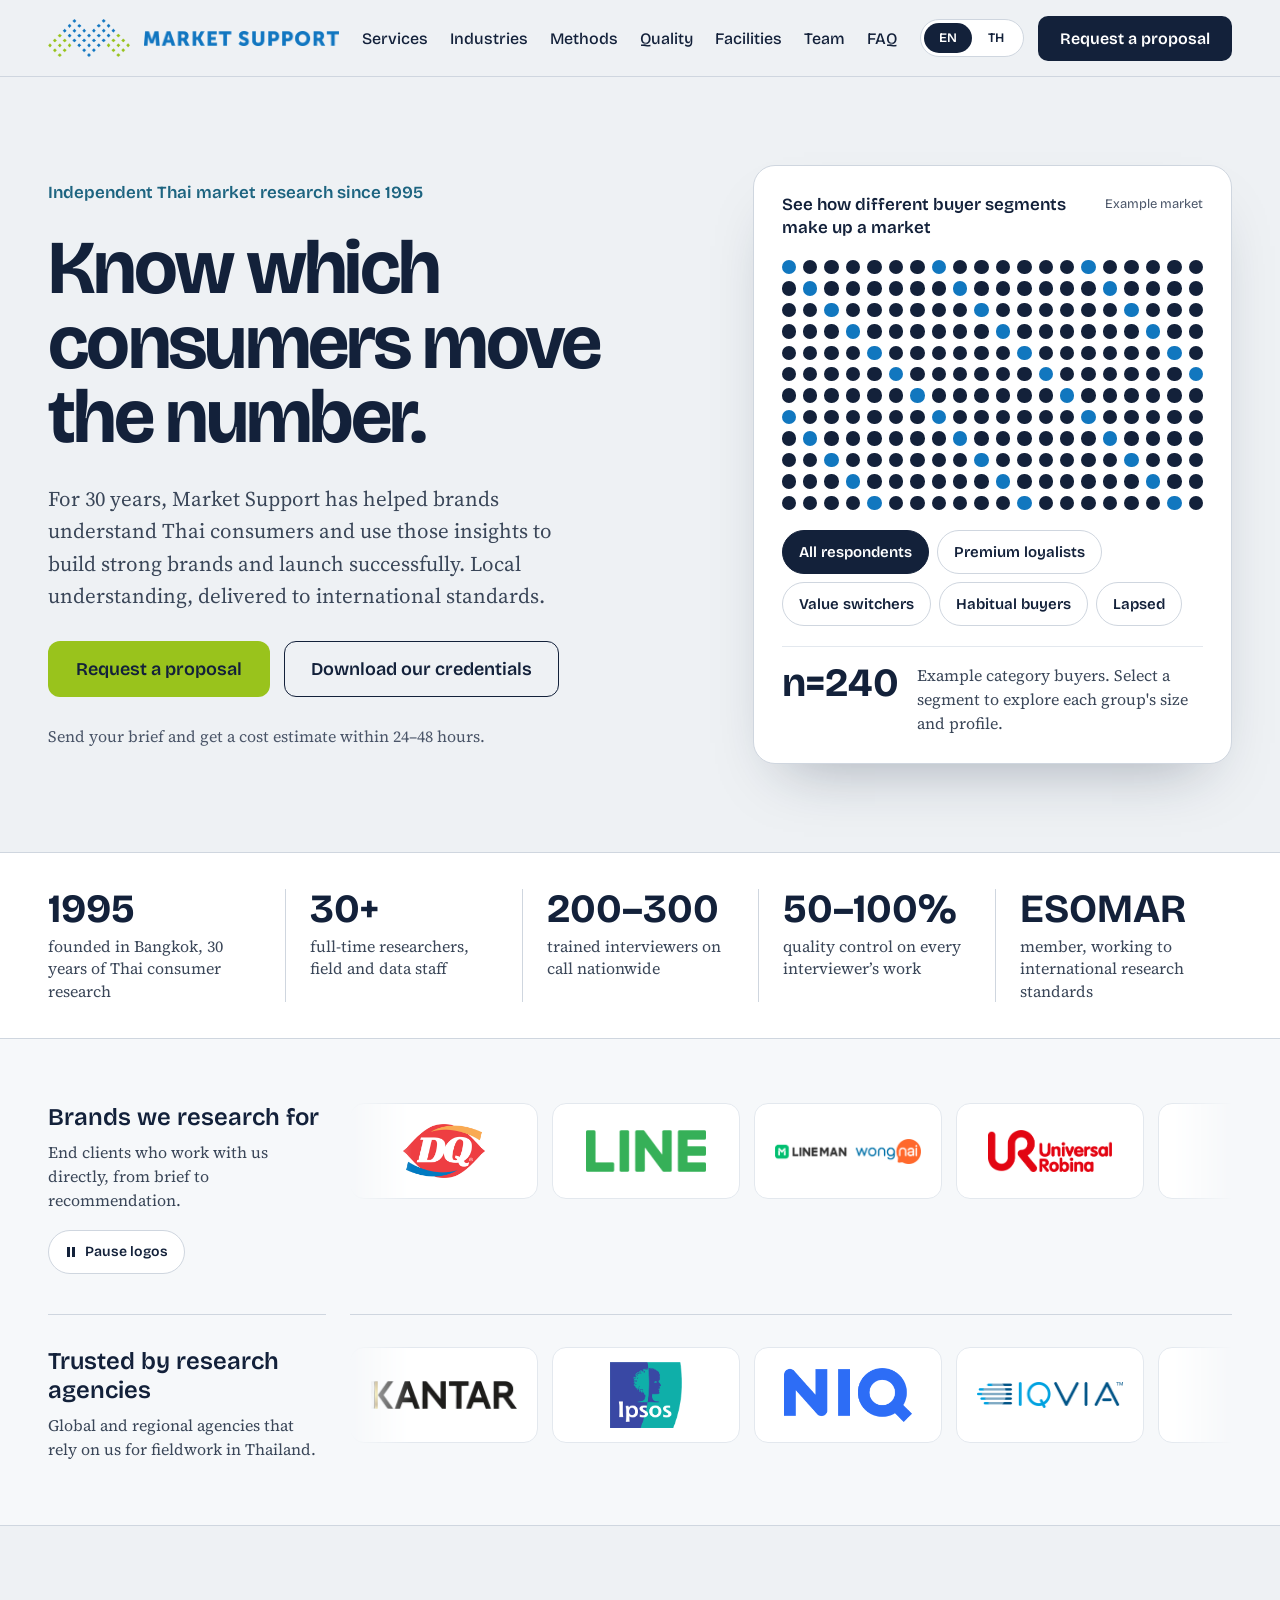
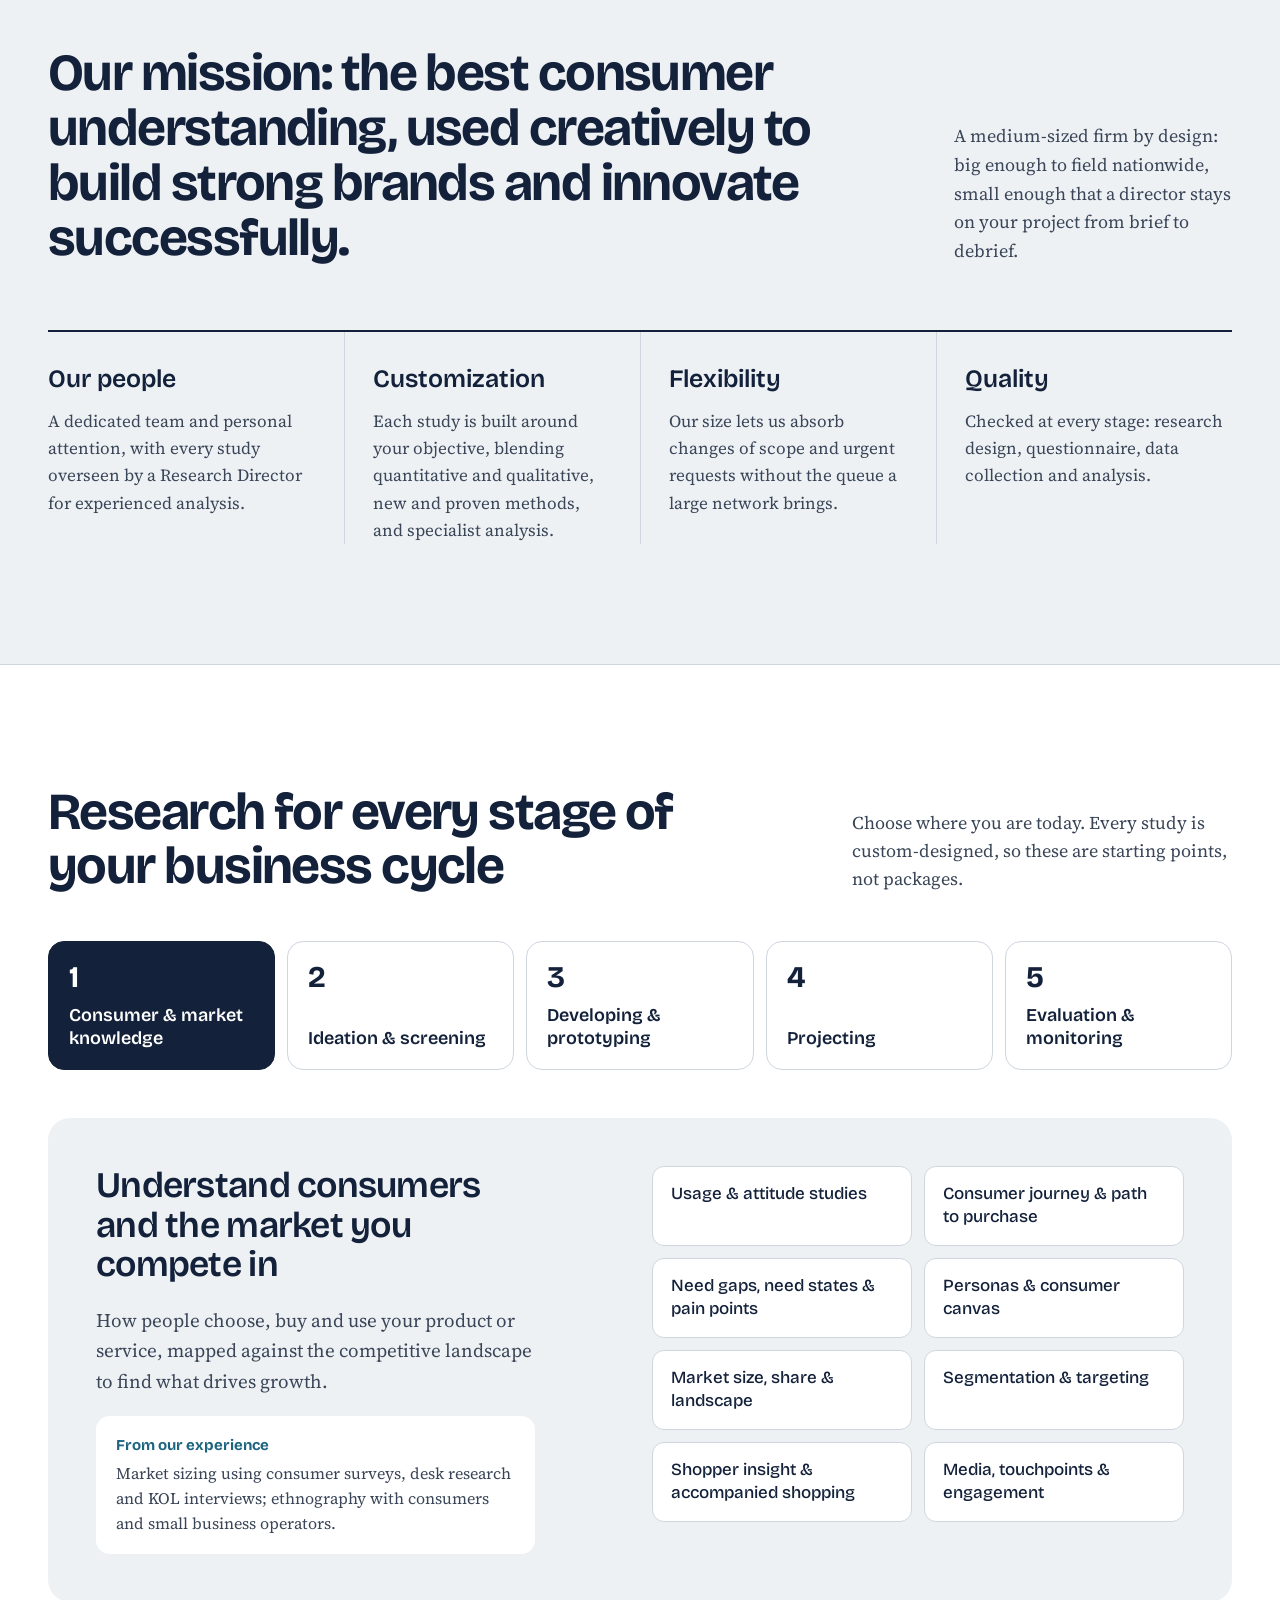
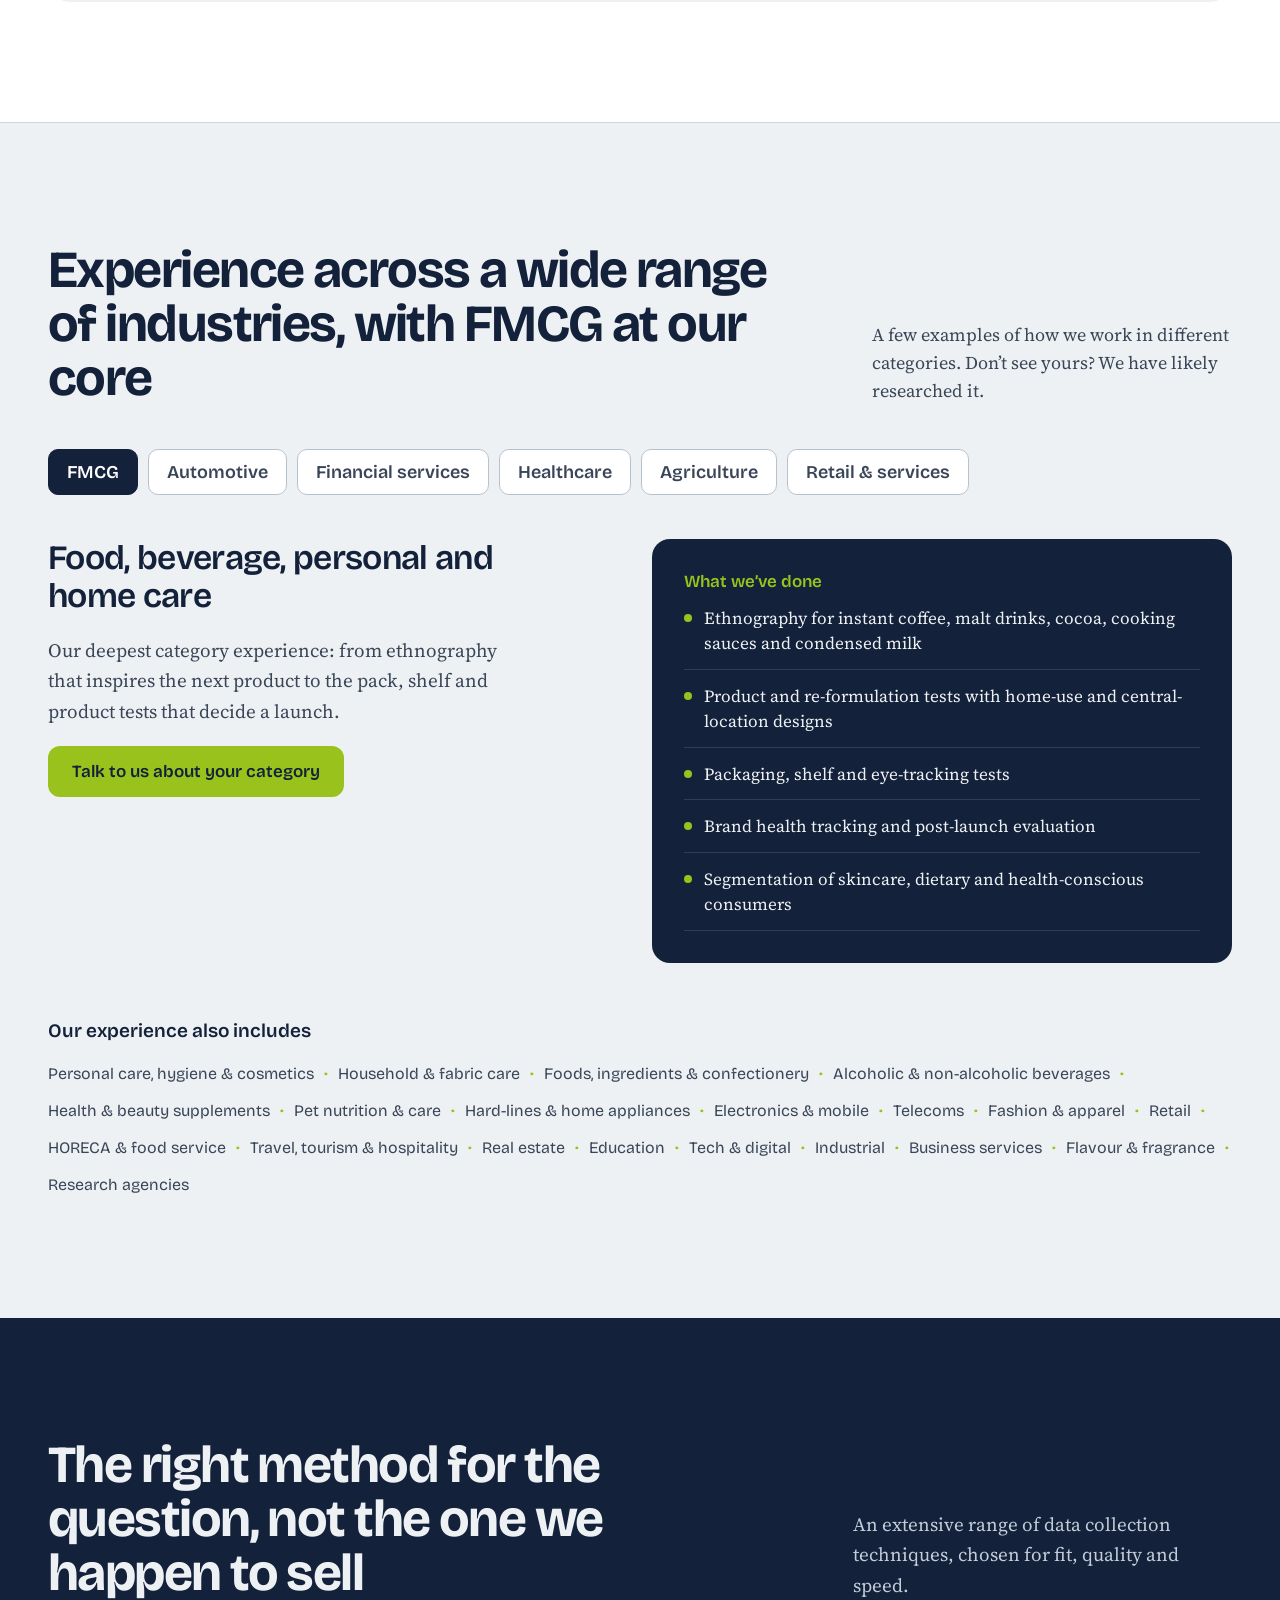
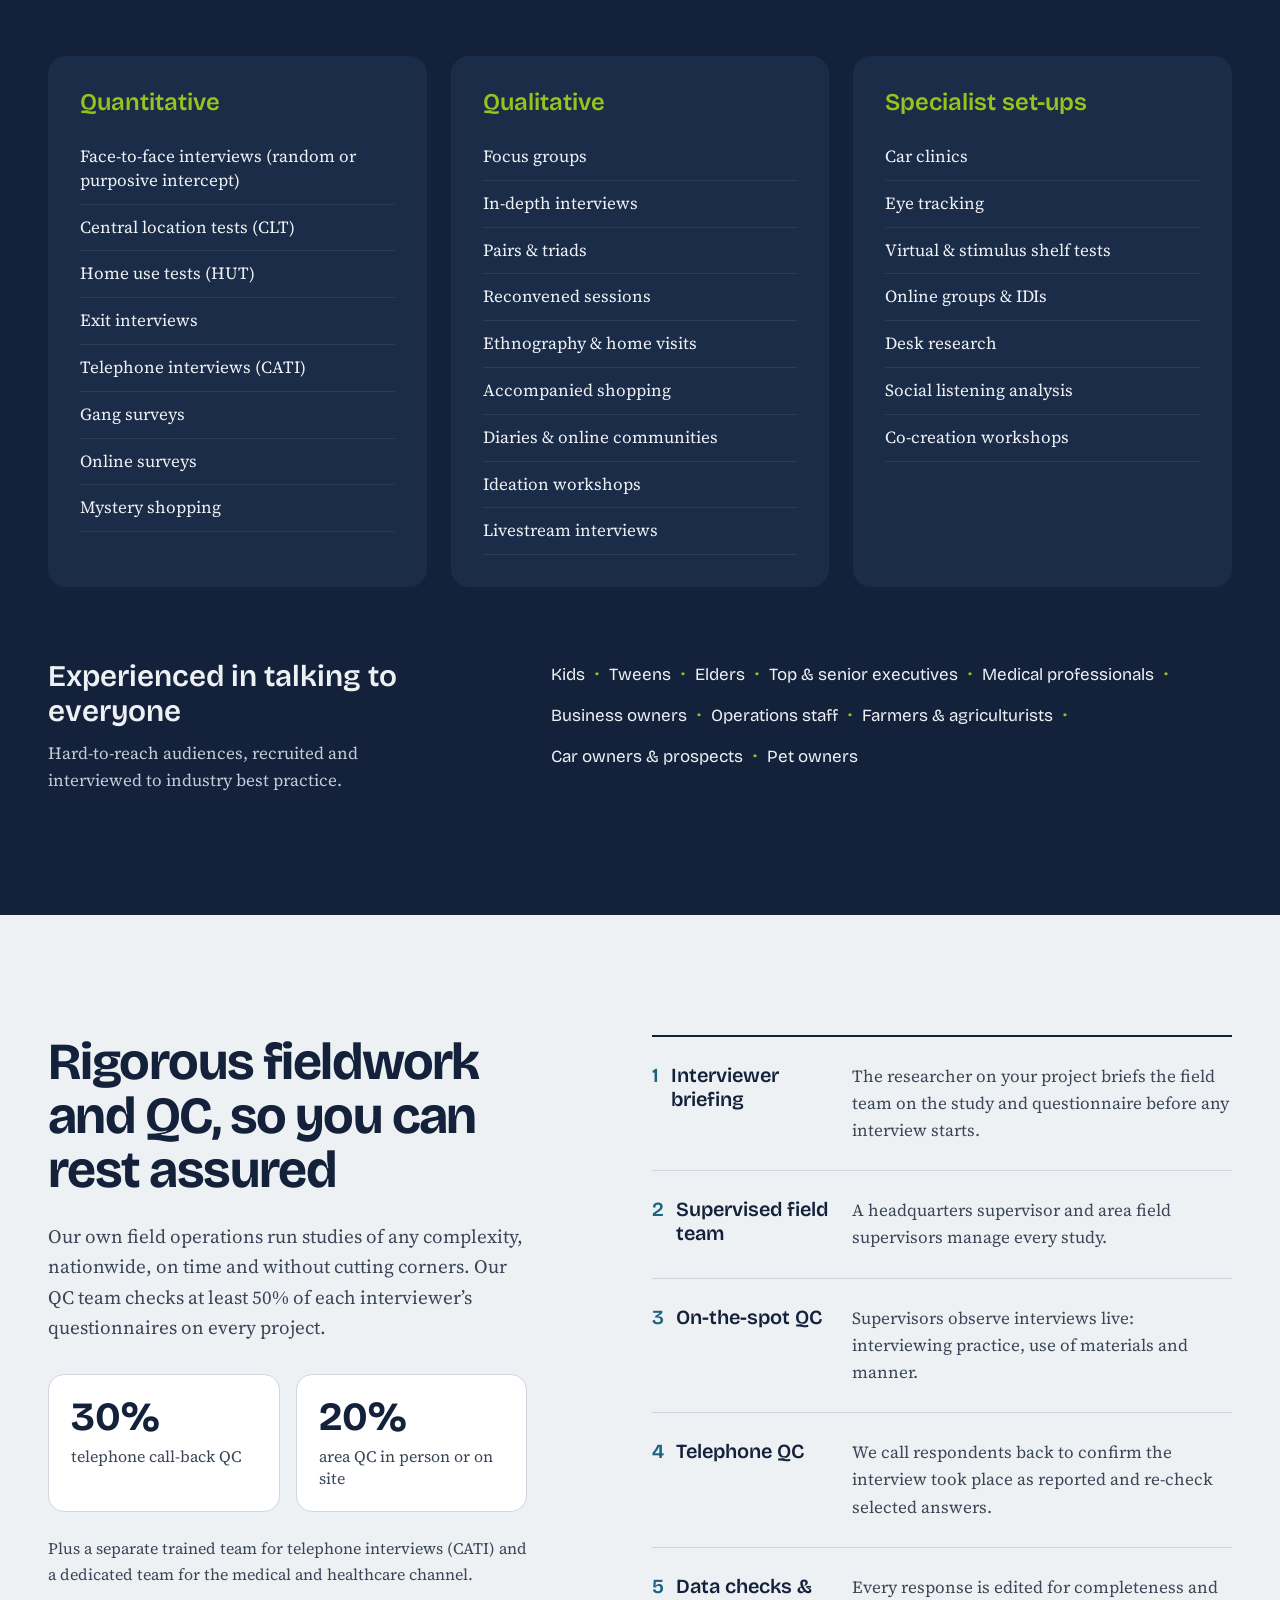
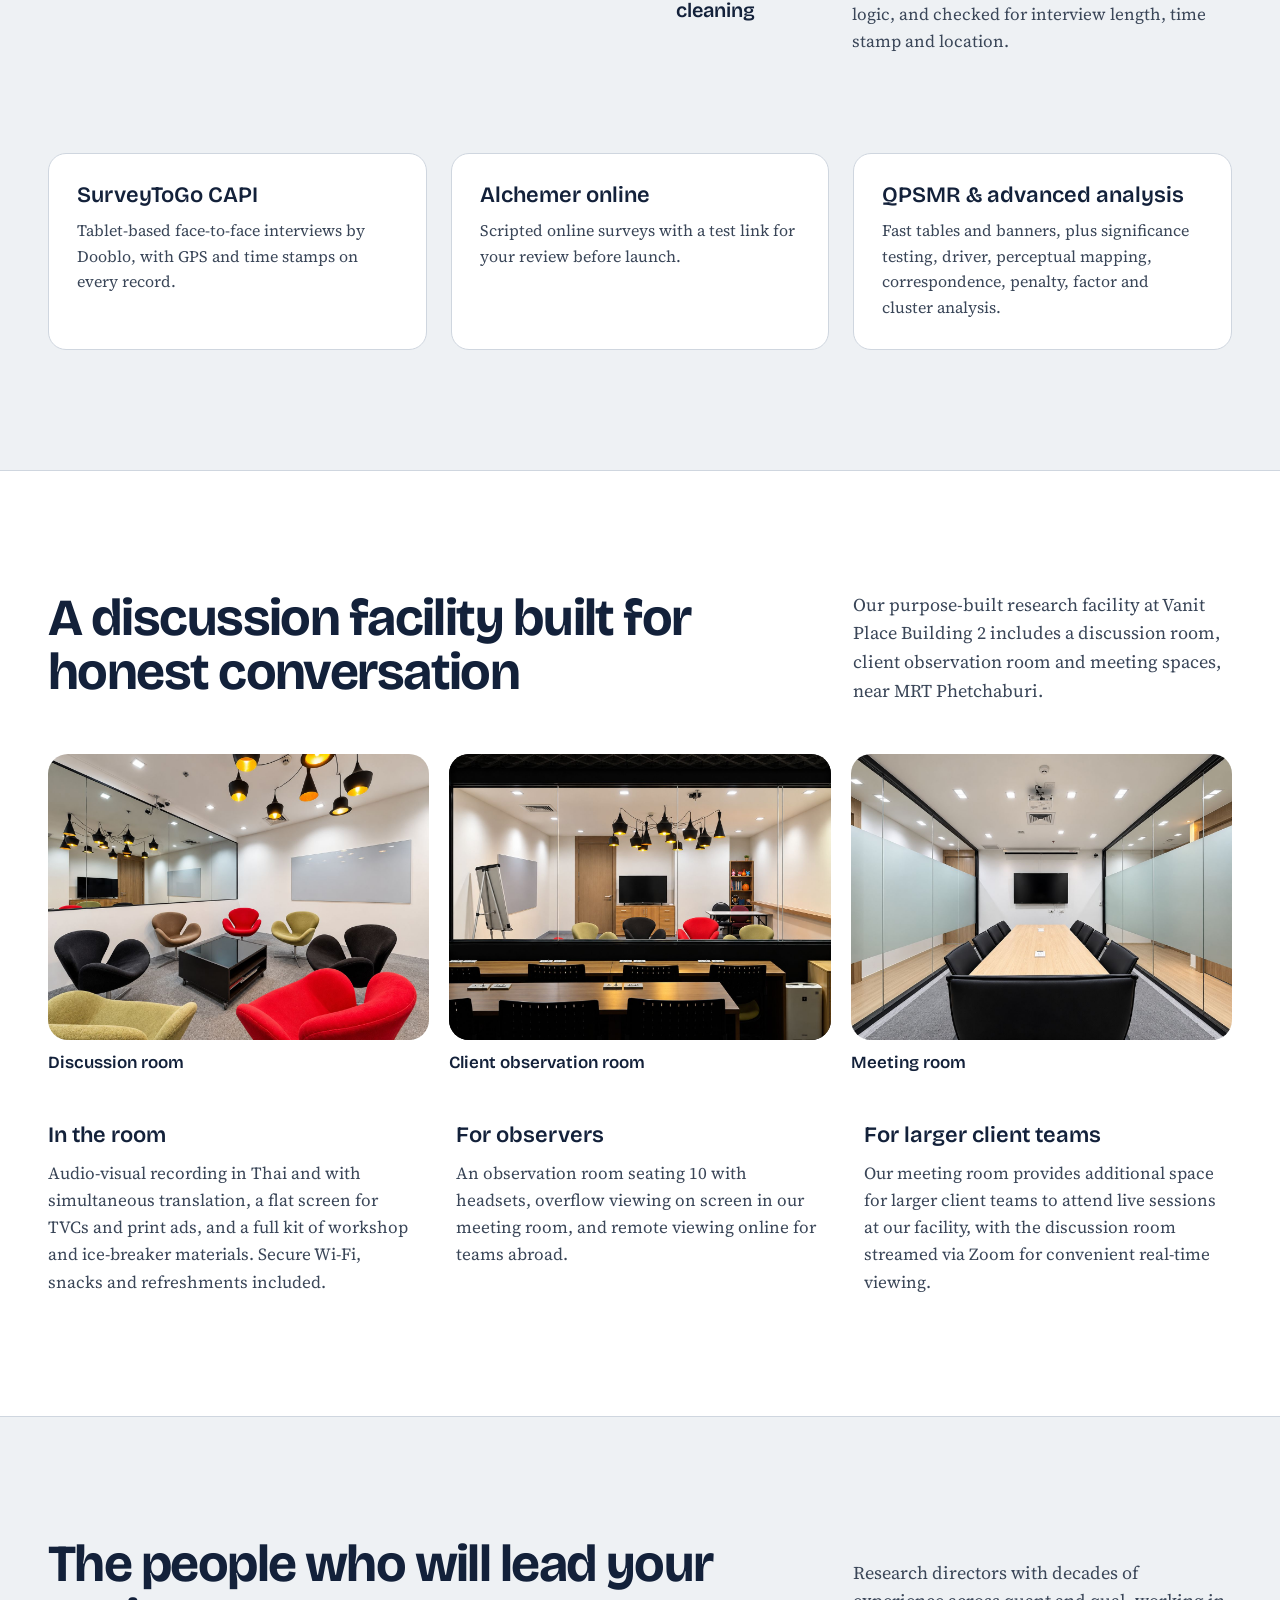
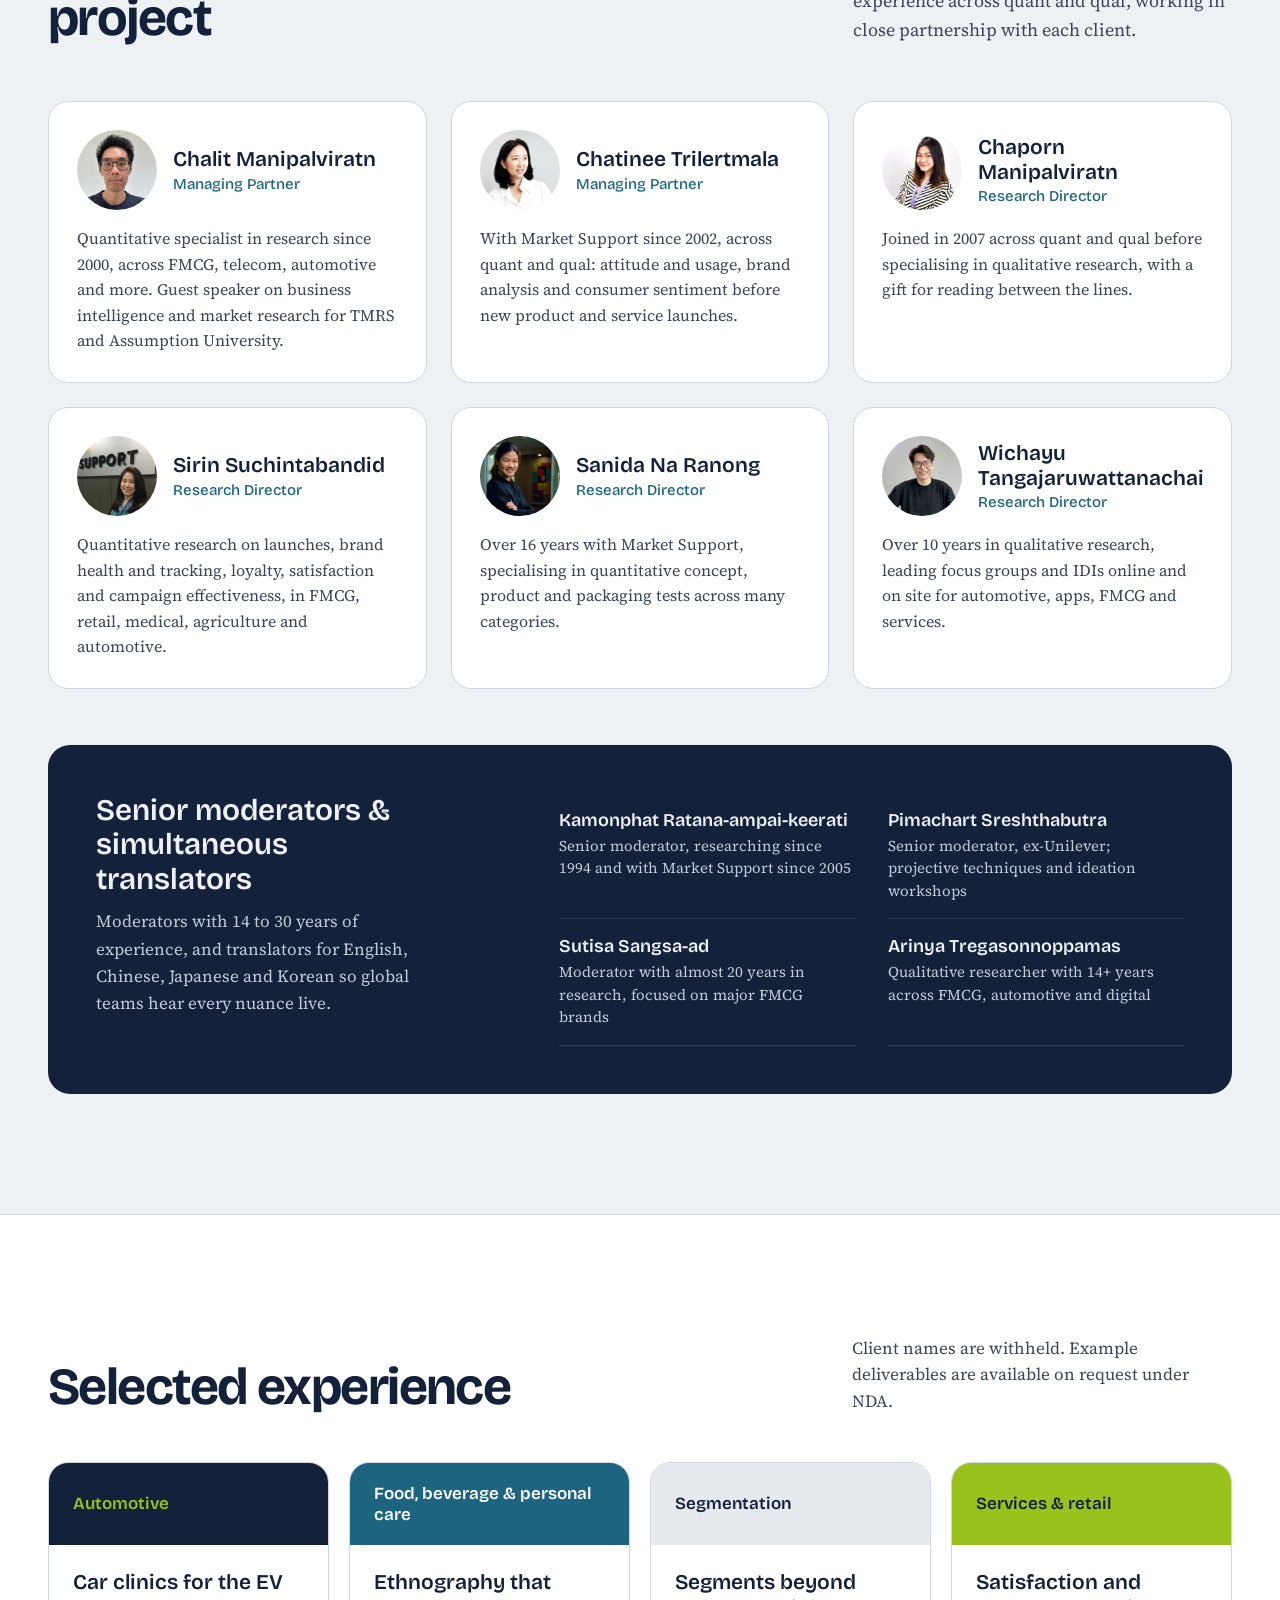
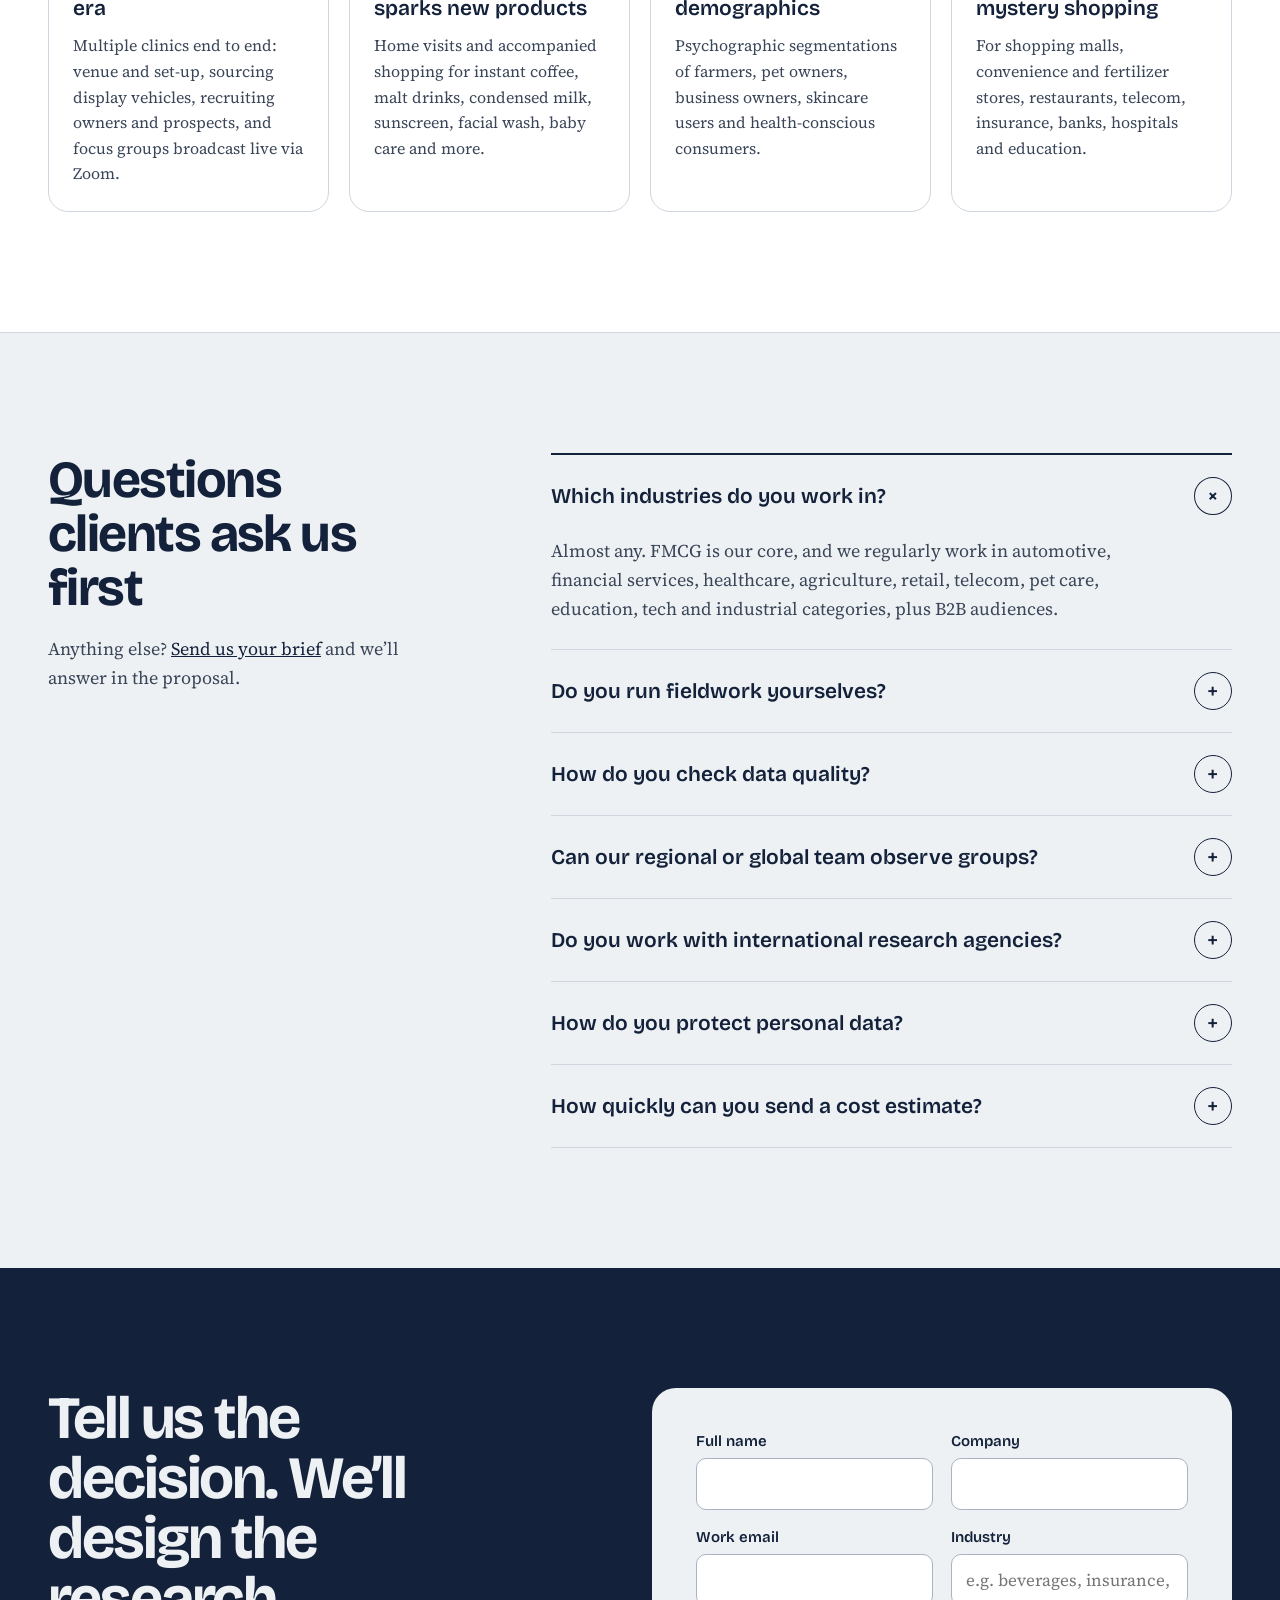
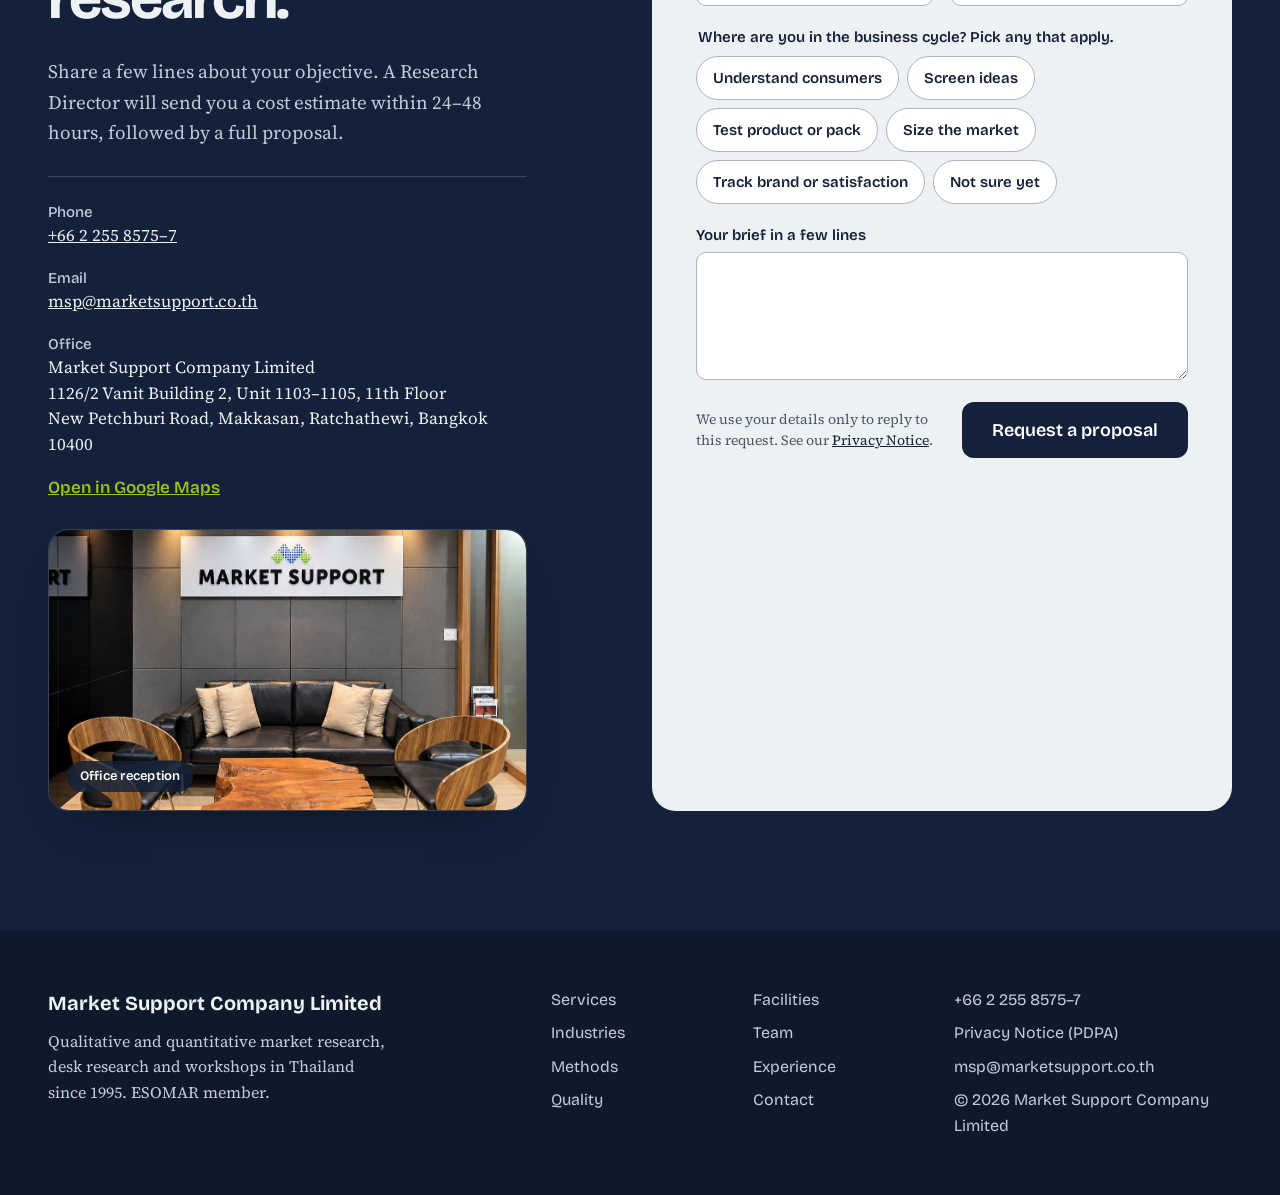
==== index.html @ a79bb144 "Add files via upload" ====
<!doctype html>
<html lang="en">
<head>
<meta charset="utf-8">
<meta name="viewport" content="width=device-width, initial-scale=1">
<title>Market Support Co., Ltd. — Market research in Thailand since 1995</title>
<meta name="description" content="Market Support is an independent Thai market research company in Bangkok since 1995. Quantitative and qualitative research, nationwide fieldwork and focus group facilities.">
<link rel="canonical" href="https://u3621195.github.io/">
<link rel="alternate" hreflang="en" href="https://u3621195.github.io/">
<link rel="alternate" hreflang="th" href="https://u3621195.github.io/th/">
<link rel="alternate" hreflang="x-default" href="https://u3621195.github.io/">
<meta property="og:type" content="website">
<meta property="og:title" content="Market Support Co., Ltd. — Market research in Thailand since 1995">
<meta property="og:description" content="Market Support is an independent Thai market research company in Bangkok since 1995. Quantitative and qualitative research, nationwide fieldwork and focus group facilities.">
<meta property="og:url" content="https://u3621195.github.io/">
<meta property="og:image" content="https://u3621195.github.io/assets/img/og-image.jpg">
<meta property="og:locale" content="en_US">
<meta name="theme-color" content="#13213A">
<meta name="robots" content="noindex, nofollow">
<link rel="icon" type="image/png" href="assets/img/favicon.png">
<link rel="apple-touch-icon" href="assets/img/apple-touch-icon.png">
<link rel="preload" href="assets/fonts/bricolage-grotesque-latin-opsz-normal.woff2" as="font" type="font/woff2" crossorigin>
<link rel="preload" href="assets/fonts/source-serif-4-latin-opsz-normal.woff2" as="font" type="font/woff2" crossorigin>
<link rel="stylesheet" href="assets/css/fonts-en.css">
<link rel="stylesheet" href="assets/css/home.css">
<link rel="stylesheet" href="assets/css/site.css">
</head>
<body>
<div id="app">


<div style="width: 100%; min-width: 1200px; background: #EEF1F4; font-family: 'Source Serif 4', Georgia, serif; color: #13213A">


<header style="position: sticky; top: 0; z-index: 20; background: rgba(238,241,244,0.95); border-bottom: 1px solid #CFD6DF">
<nav aria-label="Main" style="max-width: 1240px; margin: 0 auto; padding: 0 48px; height: 76px; display: flex; align-items: center; justify-content: space-between; gap: 28px; font-family: 'Bricolage Grotesque', sans-serif">
<a href="#top" aria-label="Market Support, home" style="display: flex; align-items: center; gap: 14px; text-decoration: none">
<img src="assets/img/logo-mark.png" alt="" style="height: 38px; width: auto; display: block">
<img src="assets/img/logo-wordmark.png" alt="Market Support" style="height: 15px; width: auto; display: block">
</a>
<div class="desktop-nav-links" style="display: flex; gap: 26px; font-size: 16px; font-weight: 500">
<a href="#services" style="text-decoration: none">Services</a>
<a href="#industries" style="text-decoration: none">Industries</a>
<a href="#methods" style="text-decoration: none">Methods</a>
<a href="#quality" style="text-decoration: none">Quality</a>
<a href="#facilities" style="text-decoration: none">Facilities</a>
<a href="#team" style="text-decoration: none">Team</a>
<a href="#faq" style="text-decoration: none">FAQ</a>
</div>
<div class="lang-toggle" role="group" aria-label="Language / ภาษา"><a href="index.html" hreflang="en" lang="en" data-lang="en" aria-current="page">EN</a><a href="th/index.html" hreflang="th" lang="th" data-lang="th">TH</a></div>
<a href="#contact" class="btn-primary" style="text-decoration: none; background: #13213A; color: #FFFFFF; font-size: 16px; font-weight: 600; padding: 13px 22px; border-radius: 10px">Request a proposal</a>
<details class="mobile-nav-menu">
<summary aria-label="Open navigation menu">☰</summary>
<div class="mobile-nav-panel">
<a href="#top">Home</a>
<a href="#services">Services</a>
<a href="#industries">Industries</a>
<a href="#methods">Methods</a>
<a href="#quality">Quality</a>
<a href="#facilities">Facilities</a>
<a href="#team">Team</a>
<a href="#faq">FAQ</a>
<a href="#contact">Contact</a>
</div>
</details>
</nav>
</header>


<section id="top" style="max-width: 1240px; margin: 0 auto; padding: 88px 48px 88px; display: grid; grid-template-columns: repeat(12, minmax(0, 1fr)); column-gap: 24px; align-items: center">
<div style="grid-column: span 6; display: flex; flex-direction: column; gap: 28px">
<p style="margin: 0; font-family: 'Bricolage Grotesque', sans-serif; font-size: 17px; font-weight: 600; color: #1D6480">Independent Thai market research since 1995</p>
<h1 style="margin: 0; font-family: 'Bricolage Grotesque', sans-serif; font-size: 76px; line-height: 0.98; letter-spacing: -0.035em; font-weight: 700">Know which consumers move the number.</h1>
<p style="margin: 0; font-size: 21px; line-height: 1.55; color: #3A4658; max-width: 540px">For 30 years, Market Support has helped brands understand Thai consumers and use those insights to build strong brands and launch successfully. Local understanding, delivered to international standards.</p>
<div style="display: flex; gap: 14px; flex-wrap: wrap; font-family: 'Bricolage Grotesque', sans-serif">
<a href="#contact" class="btn-primary" style="text-decoration: none; background: #99C31C; color: #13213A; font-size: 18px; font-weight: 600; padding: 17px 28px; border-radius: 12px">Request a proposal</a>
<a href="#contact" class="btn-ghost" style="text-decoration: none; color: #13213A; font-size: 18px; font-weight: 600; padding: 16px 26px; border-radius: 12px; border: 1.5px solid #13213A">Download our credentials</a>
</div>
<p style="margin: 0; font-size: 16px; color: #4A5568">Send your brief and get a cost estimate within 24–48 hours.</p>
</div>

<div style="grid-column: 8 / span 5; background: #FFFFFF; border: 1px solid #CFD6DF; border-radius: 22px; padding: 28px; display: flex; flex-direction: column; gap: 20px; box-shadow: 0 30px 60px -30px rgba(19,33,58,0.35)">
<div style="display: grid; grid-template-columns: minmax(0, 1fr) auto; gap: 16px; align-items: start; font-family: 'Bricolage Grotesque', sans-serif">
<span style="font-size: 17px; font-weight: 600; line-height: 1.35">See how different buyer segments make up a market</span>
<span style="font-size: 13px; line-height: 1.35; color: #4A5568; white-space: nowrap; padding-top: 2px">Example market</span>
</div>
<div style="display: grid; grid-template-columns: repeat(20, minmax(0, 1fr)); gap: 7px" data-seg-dots="">

<span style="display:block; aspect-ratio:1/1; border-radius:50%; background:#1177BF; transition: background .35s ease 0ms"></span>

<span style="display:block; aspect-ratio:1/1; border-radius:50%; background:#13213A; transition: background .35s ease 12ms"></span>

<span style="display:block; aspect-ratio:1/1; border-radius:50%; background:#13213A; transition: background .35s ease 24ms"></span>

<span style="display:block; aspect-ratio:1/1; border-radius:50%; background:#13213A; transition: background .35s ease 36ms"></span>

<span style="display:block; aspect-ratio:1/1; border-radius:50%; background:#13213A; transition: background .35s ease 48ms"></span>

<span style="display:block; aspect-ratio:1/1; border-radius:50%; background:#13213A; transition: background .35s ease 60ms"></span>

<span style="display:block; aspect-ratio:1/1; border-radius:50%; background:#13213A; transition: background .35s ease 72ms"></span>

<span style="display:block; aspect-ratio:1/1; border-radius:50%; background:#1177BF; transition: background .35s ease 84ms"></span>

<span style="display:block; aspect-ratio:1/1; border-radius:50%; background:#13213A; transition: background .35s ease 96ms"></span>

<span style="display:block; aspect-ratio:1/1; border-radius:50%; background:#13213A; transition: background .35s ease 108ms"></span>

<span style="display:block; aspect-ratio:1/1; border-radius:50%; background:#13213A; transition: background .35s ease 120ms"></span>

<span style="display:block; aspect-ratio:1/1; border-radius:50%; background:#13213A; transition: background .35s ease 132ms"></span>

<span style="display:block; aspect-ratio:1/1; border-radius:50%; background:#13213A; transition: background .35s ease 144ms"></span>

<span style="display:block; aspect-ratio:1/1; border-radius:50%; background:#13213A; transition: background .35s ease 156ms"></span>

<span style="display:block; aspect-ratio:1/1; border-radius:50%; background:#1177BF; transition: background .35s ease 168ms"></span>

<span style="display:block; aspect-ratio:1/1; border-radius:50%; background:#13213A; transition: background .35s ease 180ms"></span>

<span style="display:block; aspect-ratio:1/1; border-radius:50%; background:#13213A; transition: background .35s ease 192ms"></span>

<span style="display:block; aspect-ratio:1/1; border-radius:50%; background:#13213A; transition: background .35s ease 204ms"></span>

<span style="display:block; aspect-ratio:1/1; border-radius:50%; background:#13213A; transition: background .35s ease 216ms"></span>

<span style="display:block; aspect-ratio:1/1; border-radius:50%; background:#13213A; transition: background .35s ease 228ms"></span>

<span style="display:block; aspect-ratio:1/1; border-radius:50%; background:#13213A; transition: background .35s ease 0ms"></span>

<span style="display:block; aspect-ratio:1/1; border-radius:50%; background:#1177BF; transition: background .35s ease 12ms"></span>

<span style="display:block; aspect-ratio:1/1; border-radius:50%; background:#13213A; transition: background .35s ease 24ms"></span>

<span style="display:block; aspect-ratio:1/1; border-radius:50%; background:#13213A; transition: background .35s ease 36ms"></span>

<span style="display:block; aspect-ratio:1/1; border-radius:50%; background:#13213A; transition: background .35s ease 48ms"></span>

<span style="display:block; aspect-ratio:1/1; border-radius:50%; background:#13213A; transition: background .35s ease 60ms"></span>

<span style="display:block; aspect-ratio:1/1; border-radius:50%; background:#13213A; transition: background .35s ease 72ms"></span>

<span style="display:block; aspect-ratio:1/1; border-radius:50%; background:#13213A; transition: background .35s ease 84ms"></span>

<span style="display:block; aspect-ratio:1/1; border-radius:50%; background:#1177BF; transition: background .35s ease 96ms"></span>

<span style="display:block; aspect-ratio:1/1; border-radius:50%; background:#13213A; transition: background .35s ease 108ms"></span>

<span style="display:block; aspect-ratio:1/1; border-radius:50%; background:#13213A; transition: background .35s ease 120ms"></span>

<span style="display:block; aspect-ratio:1/1; border-radius:50%; background:#13213A; transition: background .35s ease 132ms"></span>

<span style="display:block; aspect-ratio:1/1; border-radius:50%; background:#13213A; transition: background .35s ease 144ms"></span>

<span style="display:block; aspect-ratio:1/1; border-radius:50%; background:#13213A; transition: background .35s ease 156ms"></span>

<span style="display:block; aspect-ratio:1/1; border-radius:50%; background:#13213A; transition: background .35s ease 168ms"></span>

<span style="display:block; aspect-ratio:1/1; border-radius:50%; background:#1177BF; transition: background .35s ease 180ms"></span>

<span style="display:block; aspect-ratio:1/1; border-radius:50%; background:#13213A; transition: background .35s ease 192ms"></span>

<span style="display:block; aspect-ratio:1/1; border-radius:50%; background:#13213A; transition: background .35s ease 204ms"></span>

<span style="display:block; aspect-ratio:1/1; border-radius:50%; background:#13213A; transition: background .35s ease 216ms"></span>

<span style="display:block; aspect-ratio:1/1; border-radius:50%; background:#13213A; transition: background .35s ease 228ms"></span>

<span style="display:block; aspect-ratio:1/1; border-radius:50%; background:#13213A; transition: background .35s ease 0ms"></span>

<span style="display:block; aspect-ratio:1/1; border-radius:50%; background:#13213A; transition: background .35s ease 12ms"></span>

<span style="display:block; aspect-ratio:1/1; border-radius:50%; background:#1177BF; transition: background .35s ease 24ms"></span>

<span style="display:block; aspect-ratio:1/1; border-radius:50%; background:#13213A; transition: background .35s ease 36ms"></span>

<span style="display:block; aspect-ratio:1/1; border-radius:50%; background:#13213A; transition: background .35s ease 48ms"></span>

<span style="display:block; aspect-ratio:1/1; border-radius:50%; background:#13213A; transition: background .35s ease 60ms"></span>

<span style="display:block; aspect-ratio:1/1; border-radius:50%; background:#13213A; transition: background .35s ease 72ms"></span>

<span style="display:block; aspect-ratio:1/1; border-radius:50%; background:#13213A; transition: background .35s ease 84ms"></span>

<span style="display:block; aspect-ratio:1/1; border-radius:50%; background:#13213A; transition: background .35s ease 96ms"></span>

<span style="display:block; aspect-ratio:1/1; border-radius:50%; background:#1177BF; transition: background .35s ease 108ms"></span>

<span style="display:block; aspect-ratio:1/1; border-radius:50%; background:#13213A; transition: background .35s ease 120ms"></span>

<span style="display:block; aspect-ratio:1/1; border-radius:50%; background:#13213A; transition: background .35s ease 132ms"></span>

<span style="display:block; aspect-ratio:1/1; border-radius:50%; background:#13213A; transition: background .35s ease 144ms"></span>

<span style="display:block; aspect-ratio:1/1; border-radius:50%; background:#13213A; transition: background .35s ease 156ms"></span>

<span style="display:block; aspect-ratio:1/1; border-radius:50%; background:#13213A; transition: background .35s ease 168ms"></span>

<span style="display:block; aspect-ratio:1/1; border-radius:50%; background:#13213A; transition: background .35s ease 180ms"></span>

<span style="display:block; aspect-ratio:1/1; border-radius:50%; background:#1177BF; transition: background .35s ease 192ms"></span>

<span style="display:block; aspect-ratio:1/1; border-radius:50%; background:#13213A; transition: background .35s ease 204ms"></span>

<span style="display:block; aspect-ratio:1/1; border-radius:50%; background:#13213A; transition: background .35s ease 216ms"></span>

<span style="display:block; aspect-ratio:1/1; border-radius:50%; background:#13213A; transition: background .35s ease 228ms"></span>

<span style="display:block; aspect-ratio:1/1; border-radius:50%; background:#13213A; transition: background .35s ease 0ms"></span>

<span style="display:block; aspect-ratio:1/1; border-radius:50%; background:#13213A; transition: background .35s ease 12ms"></span>

<span style="display:block; aspect-ratio:1/1; border-radius:50%; background:#13213A; transition: background .35s ease 24ms"></span>

<span style="display:block; aspect-ratio:1/1; border-radius:50%; background:#1177BF; transition: background .35s ease 36ms"></span>

<span style="display:block; aspect-ratio:1/1; border-radius:50%; background:#13213A; transition: background .35s ease 48ms"></span>

<span style="display:block; aspect-ratio:1/1; border-radius:50%; background:#13213A; transition: background .35s ease 60ms"></span>

<span style="display:block; aspect-ratio:1/1; border-radius:50%; background:#13213A; transition: background .35s ease 72ms"></span>

<span style="display:block; aspect-ratio:1/1; border-radius:50%; background:#13213A; transition: background .35s ease 84ms"></span>

<span style="display:block; aspect-ratio:1/1; border-radius:50%; background:#13213A; transition: background .35s ease 96ms"></span>

<span style="display:block; aspect-ratio:1/1; border-radius:50%; background:#13213A; transition: background .35s ease 108ms"></span>

<span style="display:block; aspect-ratio:1/1; border-radius:50%; background:#1177BF; transition: background .35s ease 120ms"></span>

<span style="display:block; aspect-ratio:1/1; border-radius:50%; background:#13213A; transition: background .35s ease 132ms"></span>

<span style="display:block; aspect-ratio:1/1; border-radius:50%; background:#13213A; transition: background .35s ease 144ms"></span>

<span style="display:block; aspect-ratio:1/1; border-radius:50%; background:#13213A; transition: background .35s ease 156ms"></span>

<span style="display:block; aspect-ratio:1/1; border-radius:50%; background:#13213A; transition: background .35s ease 168ms"></span>

<span style="display:block; aspect-ratio:1/1; border-radius:50%; background:#13213A; transition: background .35s ease 180ms"></span>

<span style="display:block; aspect-ratio:1/1; border-radius:50%; background:#13213A; transition: background .35s ease 192ms"></span>

<span style="display:block; aspect-ratio:1/1; border-radius:50%; background:#1177BF; transition: background .35s ease 204ms"></span>

<span style="display:block; aspect-ratio:1/1; border-radius:50%; background:#13213A; transition: background .35s ease 216ms"></span>

<span style="display:block; aspect-ratio:1/1; border-radius:50%; background:#13213A; transition: background .35s ease 228ms"></span>

<span style="display:block; aspect-ratio:1/1; border-radius:50%; background:#13213A; transition: background .35s ease 0ms"></span>

<span style="display:block; aspect-ratio:1/1; border-radius:50%; background:#13213A; transition: background .35s ease 12ms"></span>

<span style="display:block; aspect-ratio:1/1; border-radius:50%; background:#13213A; transition: background .35s ease 24ms"></span>

<span style="display:block; aspect-ratio:1/1; border-radius:50%; background:#13213A; transition: background .35s ease 36ms"></span>

<span style="display:block; aspect-ratio:1/1; border-radius:50%; background:#1177BF; transition: background .35s ease 48ms"></span>

<span style="display:block; aspect-ratio:1/1; border-radius:50%; background:#13213A; transition: background .35s ease 60ms"></span>

<span style="display:block; aspect-ratio:1/1; border-radius:50%; background:#13213A; transition: background .35s ease 72ms"></span>

<span style="display:block; aspect-ratio:1/1; border-radius:50%; background:#13213A; transition: background .35s ease 84ms"></span>

<span style="display:block; aspect-ratio:1/1; border-radius:50%; background:#13213A; transition: background .35s ease 96ms"></span>

<span style="display:block; aspect-ratio:1/1; border-radius:50%; background:#13213A; transition: background .35s ease 108ms"></span>

<span style="display:block; aspect-ratio:1/1; border-radius:50%; background:#13213A; transition: background .35s ease 120ms"></span>

<span style="display:block; aspect-ratio:1/1; border-radius:50%; background:#1177BF; transition: background .35s ease 132ms"></span>

<span style="display:block; aspect-ratio:1/1; border-radius:50%; background:#13213A; transition: background .35s ease 144ms"></span>

<span style="display:block; aspect-ratio:1/1; border-radius:50%; background:#13213A; transition: background .35s ease 156ms"></span>

<span style="display:block; aspect-ratio:1/1; border-radius:50%; background:#13213A; transition: background .35s ease 168ms"></span>

<span style="display:block; aspect-ratio:1/1; border-radius:50%; background:#13213A; transition: background .35s ease 180ms"></span>

<span style="display:block; aspect-ratio:1/1; border-radius:50%; background:#13213A; transition: background .35s ease 192ms"></span>

<span style="display:block; aspect-ratio:1/1; border-radius:50%; background:#13213A; transition: background .35s ease 204ms"></span>

<span style="display:block; aspect-ratio:1/1; border-radius:50%; background:#1177BF; transition: background .35s ease 216ms"></span>

<span style="display:block; aspect-ratio:1/1; border-radius:50%; background:#13213A; transition: background .35s ease 228ms"></span>

<span style="display:block; aspect-ratio:1/1; border-radius:50%; background:#13213A; transition: background .35s ease 0ms"></span>

<span style="display:block; aspect-ratio:1/1; border-radius:50%; background:#13213A; transition: background .35s ease 12ms"></span>

<span style="display:block; aspect-ratio:1/1; border-radius:50%; background:#13213A; transition: background .35s ease 24ms"></span>

<span style="display:block; aspect-ratio:1/1; border-radius:50%; background:#13213A; transition: background .35s ease 36ms"></span>

<span style="display:block; aspect-ratio:1/1; border-radius:50%; background:#13213A; transition: background .35s ease 48ms"></span>

<span style="display:block; aspect-ratio:1/1; border-radius:50%; background:#1177BF; transition: background .35s ease 60ms"></span>

<span style="display:block; aspect-ratio:1/1; border-radius:50%; background:#13213A; transition: background .35s ease 72ms"></span>

<span style="display:block; aspect-ratio:1/1; border-radius:50%; background:#13213A; transition: background .35s ease 84ms"></span>

<span style="display:block; aspect-ratio:1/1; border-radius:50%; background:#13213A; transition: background .35s ease 96ms"></span>

<span style="display:block; aspect-ratio:1/1; border-radius:50%; background:#13213A; transition: background .35s ease 108ms"></span>

<span style="display:block; aspect-ratio:1/1; border-radius:50%; background:#13213A; transition: background .35s ease 120ms"></span>

<span style="display:block; aspect-ratio:1/1; border-radius:50%; background:#13213A; transition: background .35s ease 132ms"></span>

<span style="display:block; aspect-ratio:1/1; border-radius:50%; background:#1177BF; transition: background .35s ease 144ms"></span>

<span style="display:block; aspect-ratio:1/1; border-radius:50%; background:#13213A; transition: background .35s ease 156ms"></span>

<span style="display:block; aspect-ratio:1/1; border-radius:50%; background:#13213A; transition: background .35s ease 168ms"></span>

<span style="display:block; aspect-ratio:1/1; border-radius:50%; background:#13213A; transition: background .35s ease 180ms"></span>

<span style="display:block; aspect-ratio:1/1; border-radius:50%; background:#13213A; transition: background .35s ease 192ms"></span>

<span style="display:block; aspect-ratio:1/1; border-radius:50%; background:#13213A; transition: background .35s ease 204ms"></span>

<span style="display:block; aspect-ratio:1/1; border-radius:50%; background:#13213A; transition: background .35s ease 216ms"></span>

<span style="display:block; aspect-ratio:1/1; border-radius:50%; background:#1177BF; transition: background .35s ease 228ms"></span>

<span style="display:block; aspect-ratio:1/1; border-radius:50%; background:#13213A; transition: background .35s ease 0ms"></span>

<span style="display:block; aspect-ratio:1/1; border-radius:50%; background:#13213A; transition: background .35s ease 12ms"></span>

<span style="display:block; aspect-ratio:1/1; border-radius:50%; background:#13213A; transition: background .35s ease 24ms"></span>

<span style="display:block; aspect-ratio:1/1; border-radius:50%; background:#13213A; transition: background .35s ease 36ms"></span>

<span style="display:block; aspect-ratio:1/1; border-radius:50%; background:#13213A; transition: background .35s ease 48ms"></span>

<span style="display:block; aspect-ratio:1/1; border-radius:50%; background:#13213A; transition: background .35s ease 60ms"></span>

<span style="display:block; aspect-ratio:1/1; border-radius:50%; background:#1177BF; transition: background .35s ease 72ms"></span>

<span style="display:block; aspect-ratio:1/1; border-radius:50%; background:#13213A; transition: background .35s ease 84ms"></span>

<span style="display:block; aspect-ratio:1/1; border-radius:50%; background:#13213A; transition: background .35s ease 96ms"></span>

<span style="display:block; aspect-ratio:1/1; border-radius:50%; background:#13213A; transition: background .35s ease 108ms"></span>

<span style="display:block; aspect-ratio:1/1; border-radius:50%; background:#13213A; transition: background .35s ease 120ms"></span>

<span style="display:block; aspect-ratio:1/1; border-radius:50%; background:#13213A; transition: background .35s ease 132ms"></span>

<span style="display:block; aspect-ratio:1/1; border-radius:50%; background:#13213A; transition: background .35s ease 144ms"></span>

<span style="display:block; aspect-ratio:1/1; border-radius:50%; background:#1177BF; transition: background .35s ease 156ms"></span>

<span style="display:block; aspect-ratio:1/1; border-radius:50%; background:#13213A; transition: background .35s ease 168ms"></span>

<span style="display:block; aspect-ratio:1/1; border-radius:50%; background:#13213A; transition: background .35s ease 180ms"></span>

<span style="display:block; aspect-ratio:1/1; border-radius:50%; background:#13213A; transition: background .35s ease 192ms"></span>

<span style="display:block; aspect-ratio:1/1; border-radius:50%; background:#13213A; transition: background .35s ease 204ms"></span>

<span style="display:block; aspect-ratio:1/1; border-radius:50%; background:#13213A; transition: background .35s ease 216ms"></span>

<span style="display:block; aspect-ratio:1/1; border-radius:50%; background:#13213A; transition: background .35s ease 228ms"></span>

<span style="display:block; aspect-ratio:1/1; border-radius:50%; background:#1177BF; transition: background .35s ease 0ms"></span>

<span style="display:block; aspect-ratio:1/1; border-radius:50%; background:#13213A; transition: background .35s ease 12ms"></span>

<span style="display:block; aspect-ratio:1/1; border-radius:50%; background:#13213A; transition: background .35s ease 24ms"></span>

<span style="display:block; aspect-ratio:1/1; border-radius:50%; background:#13213A; transition: background .35s ease 36ms"></span>

<span style="display:block; aspect-ratio:1/1; border-radius:50%; background:#13213A; transition: background .35s ease 48ms"></span>

<span style="display:block; aspect-ratio:1/1; border-radius:50%; background:#13213A; transition: background .35s ease 60ms"></span>

<span style="display:block; aspect-ratio:1/1; border-radius:50%; background:#13213A; transition: background .35s ease 72ms"></span>

<span style="display:block; aspect-ratio:1/1; border-radius:50%; background:#1177BF; transition: background .35s ease 84ms"></span>

<span style="display:block; aspect-ratio:1/1; border-radius:50%; background:#13213A; transition: background .35s ease 96ms"></span>

<span style="display:block; aspect-ratio:1/1; border-radius:50%; background:#13213A; transition: background .35s ease 108ms"></span>

<span style="display:block; aspect-ratio:1/1; border-radius:50%; background:#13213A; transition: background .35s ease 120ms"></span>

<span style="display:block; aspect-ratio:1/1; border-radius:50%; background:#13213A; transition: background .35s ease 132ms"></span>

<span style="display:block; aspect-ratio:1/1; border-radius:50%; background:#13213A; transition: background .35s ease 144ms"></span>

<span style="display:block; aspect-ratio:1/1; border-radius:50%; background:#13213A; transition: background .35s ease 156ms"></span>

<span style="display:block; aspect-ratio:1/1; border-radius:50%; background:#1177BF; transition: background .35s ease 168ms"></span>

<span style="display:block; aspect-ratio:1/1; border-radius:50%; background:#13213A; transition: background .35s ease 180ms"></span>

<span style="display:block; aspect-ratio:1/1; border-radius:50%; background:#13213A; transition: background .35s ease 192ms"></span>

<span style="display:block; aspect-ratio:1/1; border-radius:50%; background:#13213A; transition: background .35s ease 204ms"></span>

<span style="display:block; aspect-ratio:1/1; border-radius:50%; background:#13213A; transition: background .35s ease 216ms"></span>

<span style="display:block; aspect-ratio:1/1; border-radius:50%; background:#13213A; transition: background .35s ease 228ms"></span>

<span style="display:block; aspect-ratio:1/1; border-radius:50%; background:#13213A; transition: background .35s ease 0ms"></span>

<span style="display:block; aspect-ratio:1/1; border-radius:50%; background:#1177BF; transition: background .35s ease 12ms"></span>

<span style="display:block; aspect-ratio:1/1; border-radius:50%; background:#13213A; transition: background .35s ease 24ms"></span>

<span style="display:block; aspect-ratio:1/1; border-radius:50%; background:#13213A; transition: background .35s ease 36ms"></span>

<span style="display:block; aspect-ratio:1/1; border-radius:50%; background:#13213A; transition: background .35s ease 48ms"></span>

<span style="display:block; aspect-ratio:1/1; border-radius:50%; background:#13213A; transition: background .35s ease 60ms"></span>

<span style="display:block; aspect-ratio:1/1; border-radius:50%; background:#13213A; transition: background .35s ease 72ms"></span>

<span style="display:block; aspect-ratio:1/1; border-radius:50%; background:#13213A; transition: background .35s ease 84ms"></span>

<span style="display:block; aspect-ratio:1/1; border-radius:50%; background:#1177BF; transition: background .35s ease 96ms"></span>

<span style="display:block; aspect-ratio:1/1; border-radius:50%; background:#13213A; transition: background .35s ease 108ms"></span>

<span style="display:block; aspect-ratio:1/1; border-radius:50%; background:#13213A; transition: background .35s ease 120ms"></span>

<span style="display:block; aspect-ratio:1/1; border-radius:50%; background:#13213A; transition: background .35s ease 132ms"></span>

<span style="display:block; aspect-ratio:1/1; border-radius:50%; background:#13213A; transition: background .35s ease 144ms"></span>

<span style="display:block; aspect-ratio:1/1; border-radius:50%; background:#13213A; transition: background .35s ease 156ms"></span>

<span style="display:block; aspect-ratio:1/1; border-radius:50%; background:#13213A; transition: background .35s ease 168ms"></span>

<span style="display:block; aspect-ratio:1/1; border-radius:50%; background:#1177BF; transition: background .35s ease 180ms"></span>

<span style="display:block; aspect-ratio:1/1; border-radius:50%; background:#13213A; transition: background .35s ease 192ms"></span>

<span style="display:block; aspect-ratio:1/1; border-radius:50%; background:#13213A; transition: background .35s ease 204ms"></span>

<span style="display:block; aspect-ratio:1/1; border-radius:50%; background:#13213A; transition: background .35s ease 216ms"></span>

<span style="display:block; aspect-ratio:1/1; border-radius:50%; background:#13213A; transition: background .35s ease 228ms"></span>

<span style="display:block; aspect-ratio:1/1; border-radius:50%; background:#13213A; transition: background .35s ease 0ms"></span>

<span style="display:block; aspect-ratio:1/1; border-radius:50%; background:#13213A; transition: background .35s ease 12ms"></span>

<span style="display:block; aspect-ratio:1/1; border-radius:50%; background:#1177BF; transition: background .35s ease 24ms"></span>

<span style="display:block; aspect-ratio:1/1; border-radius:50%; background:#13213A; transition: background .35s ease 36ms"></span>

<span style="display:block; aspect-ratio:1/1; border-radius:50%; background:#13213A; transition: background .35s ease 48ms"></span>

<span style="display:block; aspect-ratio:1/1; border-radius:50%; background:#13213A; transition: background .35s ease 60ms"></span>

<span style="display:block; aspect-ratio:1/1; border-radius:50%; background:#13213A; transition: background .35s ease 72ms"></span>

<span style="display:block; aspect-ratio:1/1; border-radius:50%; background:#13213A; transition: background .35s ease 84ms"></span>

<span style="display:block; aspect-ratio:1/1; border-radius:50%; background:#13213A; transition: background .35s ease 96ms"></span>

<span style="display:block; aspect-ratio:1/1; border-radius:50%; background:#1177BF; transition: background .35s ease 108ms"></span>

<span style="display:block; aspect-ratio:1/1; border-radius:50%; background:#13213A; transition: background .35s ease 120ms"></span>

<span style="display:block; aspect-ratio:1/1; border-radius:50%; background:#13213A; transition: background .35s ease 132ms"></span>

<span style="display:block; aspect-ratio:1/1; border-radius:50%; background:#13213A; transition: background .35s ease 144ms"></span>

<span style="display:block; aspect-ratio:1/1; border-radius:50%; background:#13213A; transition: background .35s ease 156ms"></span>

<span style="display:block; aspect-ratio:1/1; border-radius:50%; background:#13213A; transition: background .35s ease 168ms"></span>

<span style="display:block; aspect-ratio:1/1; border-radius:50%; background:#13213A; transition: background .35s ease 180ms"></span>

<span style="display:block; aspect-ratio:1/1; border-radius:50%; background:#1177BF; transition: background .35s ease 192ms"></span>

<span style="display:block; aspect-ratio:1/1; border-radius:50%; background:#13213A; transition: background .35s ease 204ms"></span>

<span style="display:block; aspect-ratio:1/1; border-radius:50%; background:#13213A; transition: background .35s ease 216ms"></span>

<span style="display:block; aspect-ratio:1/1; border-radius:50%; background:#13213A; transition: background .35s ease 228ms"></span>

<span style="display:block; aspect-ratio:1/1; border-radius:50%; background:#13213A; transition: background .35s ease 0ms"></span>

<span style="display:block; aspect-ratio:1/1; border-radius:50%; background:#13213A; transition: background .35s ease 12ms"></span>

<span style="display:block; aspect-ratio:1/1; border-radius:50%; background:#13213A; transition: background .35s ease 24ms"></span>

<span style="display:block; aspect-ratio:1/1; border-radius:50%; background:#1177BF; transition: background .35s ease 36ms"></span>

<span style="display:block; aspect-ratio:1/1; border-radius:50%; background:#13213A; transition: background .35s ease 48ms"></span>

<span style="display:block; aspect-ratio:1/1; border-radius:50%; background:#13213A; transition: background .35s ease 60ms"></span>

<span style="display:block; aspect-ratio:1/1; border-radius:50%; background:#13213A; transition: background .35s ease 72ms"></span>

<span style="display:block; aspect-ratio:1/1; border-radius:50%; background:#13213A; transition: background .35s ease 84ms"></span>

<span style="display:block; aspect-ratio:1/1; border-radius:50%; background:#13213A; transition: background .35s ease 96ms"></span>

<span style="display:block; aspect-ratio:1/1; border-radius:50%; background:#13213A; transition: background .35s ease 108ms"></span>

<span style="display:block; aspect-ratio:1/1; border-radius:50%; background:#1177BF; transition: background .35s ease 120ms"></span>

<span style="display:block; aspect-ratio:1/1; border-radius:50%; background:#13213A; transition: background .35s ease 132ms"></span>

<span style="display:block; aspect-ratio:1/1; border-radius:50%; background:#13213A; transition: background .35s ease 144ms"></span>

<span style="display:block; aspect-ratio:1/1; border-radius:50%; background:#13213A; transition: background .35s ease 156ms"></span>

<span style="display:block; aspect-ratio:1/1; border-radius:50%; background:#13213A; transition: background .35s ease 168ms"></span>

<span style="display:block; aspect-ratio:1/1; border-radius:50%; background:#13213A; transition: background .35s ease 180ms"></span>

<span style="display:block; aspect-ratio:1/1; border-radius:50%; background:#13213A; transition: background .35s ease 192ms"></span>

<span style="display:block; aspect-ratio:1/1; border-radius:50%; background:#1177BF; transition: background .35s ease 204ms"></span>

<span style="display:block; aspect-ratio:1/1; border-radius:50%; background:#13213A; transition: background .35s ease 216ms"></span>

<span style="display:block; aspect-ratio:1/1; border-radius:50%; background:#13213A; transition: background .35s ease 228ms"></span>

<span style="display:block; aspect-ratio:1/1; border-radius:50%; background:#13213A; transition: background .35s ease 0ms"></span>

<span style="display:block; aspect-ratio:1/1; border-radius:50%; background:#13213A; transition: background .35s ease 12ms"></span>

<span style="display:block; aspect-ratio:1/1; border-radius:50%; background:#13213A; transition: background .35s ease 24ms"></span>

<span style="display:block; aspect-ratio:1/1; border-radius:50%; background:#13213A; transition: background .35s ease 36ms"></span>

<span style="display:block; aspect-ratio:1/1; border-radius:50%; background:#1177BF; transition: background .35s ease 48ms"></span>

<span style="display:block; aspect-ratio:1/1; border-radius:50%; background:#13213A; transition: background .35s ease 60ms"></span>

<span style="display:block; aspect-ratio:1/1; border-radius:50%; background:#13213A; transition: background .35s ease 72ms"></span>

<span style="display:block; aspect-ratio:1/1; border-radius:50%; background:#13213A; transition: background .35s ease 84ms"></span>

<span style="display:block; aspect-ratio:1/1; border-radius:50%; background:#13213A; transition: background .35s ease 96ms"></span>

<span style="display:block; aspect-ratio:1/1; border-radius:50%; background:#13213A; transition: background .35s ease 108ms"></span>

<span style="display:block; aspect-ratio:1/1; border-radius:50%; background:#13213A; transition: background .35s ease 120ms"></span>

<span style="display:block; aspect-ratio:1/1; border-radius:50%; background:#1177BF; transition: background .35s ease 132ms"></span>

<span style="display:block; aspect-ratio:1/1; border-radius:50%; background:#13213A; transition: background .35s ease 144ms"></span>

<span style="display:block; aspect-ratio:1/1; border-radius:50%; background:#13213A; transition: background .35s ease 156ms"></span>

<span style="display:block; aspect-ratio:1/1; border-radius:50%; background:#13213A; transition: background .35s ease 168ms"></span>

<span style="display:block; aspect-ratio:1/1; border-radius:50%; background:#13213A; transition: background .35s ease 180ms"></span>

<span style="display:block; aspect-ratio:1/1; border-radius:50%; background:#13213A; transition: background .35s ease 192ms"></span>

<span style="display:block; aspect-ratio:1/1; border-radius:50%; background:#13213A; transition: background .35s ease 204ms"></span>

<span style="display:block; aspect-ratio:1/1; border-radius:50%; background:#1177BF; transition: background .35s ease 216ms"></span>

<span style="display:block; aspect-ratio:1/1; border-radius:50%; background:#13213A; transition: background .35s ease 228ms"></span>

</div>
<div role="group" aria-label="Choose a segment" style="display: flex; flex-wrap: wrap; gap: 8px; font-family: 'Bricolage Grotesque', sans-serif">

<button type="button" aria-pressed="true" style="min-height:44px; padding:0 16px; border-radius:999px; font-family:inherit; font-size:15px; font-weight:600; cursor:pointer; border:1.5px solid #13213A; background:#13213A; color:#FFFFFF" data-seg="0">All respondents</button>

<button type="button" aria-pressed="false" style="min-height:44px; padding:0 16px; border-radius:999px; font-family:inherit; font-size:15px; font-weight:600; cursor:pointer; border:1.5px solid #CFD6DF; background:#FFFFFF; color:#13213A" data-seg="1">Premium loyalists</button>

<button type="button" aria-pressed="false" style="min-height:44px; padding:0 16px; border-radius:999px; font-family:inherit; font-size:15px; font-weight:600; cursor:pointer; border:1.5px solid #CFD6DF; background:#FFFFFF; color:#13213A" data-seg="2">Value switchers</button>

<button type="button" aria-pressed="false" style="min-height:44px; padding:0 16px; border-radius:999px; font-family:inherit; font-size:15px; font-weight:600; cursor:pointer; border:1.5px solid #CFD6DF; background:#FFFFFF; color:#13213A" data-seg="3">Habitual buyers</button>

<button type="button" aria-pressed="false" style="min-height:44px; padding:0 16px; border-radius:999px; font-family:inherit; font-size:15px; font-weight:600; cursor:pointer; border:1.5px solid #CFD6DF; background:#FFFFFF; color:#13213A" data-seg="4">Lapsed</button>

</div>
<div style="min-height: 72px; border-top: 1px solid #E3E8EE; padding-top: 16px; display: flex; gap: 18px; align-items: flex-start">
<span style="font-family: 'Bricolage Grotesque', sans-serif; font-size: 40px; font-weight: 700; line-height: 1; min-width: 96px; flex-shrink: 0; white-space: nowrap" data-seg-share="">n=240</span>
<span style="font-size: 16px; line-height: 1.5; color: #3A4658" data-seg-text="">Example category buyers. Select a segment to explore each group's size and profile.</span>
</div>
</div>
</section>


<section aria-label="Market Support at a glance" style="border-top: 1px solid #CFD6DF; border-bottom: 1px solid #CFD6DF; background: #FFFFFF">
<div style="max-width: 1240px; margin: 0 auto; padding: 36px 48px; display: grid; grid-template-columns: repeat(5, minmax(0, 1fr)); gap: 0">
<div style="padding-right: 24px; display: flex; flex-direction: column; gap: 6px">
<span style="font-family: 'Bricolage Grotesque', sans-serif; font-size: 40px; font-weight: 700; line-height: 1">1995</span>
<span style="font-size: 16px; line-height: 1.4; color: #3A4658">founded in Bangkok, 30 years of Thai consumer research</span>
</div>
<div style="padding: 0 24px; border-left: 1px solid #CFD6DF; display: flex; flex-direction: column; gap: 6px">
<span style="font-family: 'Bricolage Grotesque', sans-serif; font-size: 40px; font-weight: 700; line-height: 1">30+</span>
<span style="font-size: 16px; line-height: 1.4; color: #3A4658">full-time researchers, field and data staff</span>
</div>
<div style="padding: 0 24px; border-left: 1px solid #CFD6DF; display: flex; flex-direction: column; gap: 6px">
<span style="font-family: 'Bricolage Grotesque', sans-serif; font-size: 40px; font-weight: 700; line-height: 1">200–300</span>
<span style="font-size: 16px; line-height: 1.4; color: #3A4658">trained interviewers on call nationwide</span>
</div>
<div style="padding: 0 24px; border-left: 1px solid #CFD6DF; display: flex; flex-direction: column; gap: 6px">
<span style="font-family: 'Bricolage Grotesque', sans-serif; font-size: 40px; font-weight: 700; line-height: 1">50–100%</span>
<span style="font-size: 16px; line-height: 1.4; color: #3A4658">quality control on every interviewer’s work</span>
</div>
<div style="padding-left: 24px; border-left: 1px solid #CFD6DF; display: flex; flex-direction: column; gap: 6px">
<span style="font-family: 'Bricolage Grotesque', sans-serif; font-size: 40px; font-weight: 700; line-height: 1">ESOMAR</span>
<span style="font-size: 16px; line-height: 1.4; color: #3A4658">member, working to international research standards</span>
</div>
</div>
</section>



<section id="clients" aria-label="Clients" style="background: #F6F8FA; border-bottom: 1px solid #CFD6DF">
<div style="max-width: 1240px; margin: 0 auto; padding: 64px 48px; display: grid; grid-template-columns: repeat(12, minmax(0, 1fr)); column-gap: 24px; row-gap: 40px">
<div style="grid-column: span 3; display: flex; flex-direction: column; gap: 8px">
<h2 style="margin: 0; font-family: 'Bricolage Grotesque', sans-serif; font-size: 24px; font-weight: 600; line-height: 1.2">Brands we research for</h2>
<p style="margin: 0; font-size: 16px; line-height: 1.5; color: #3A4658">End clients who work with us directly, from brief to recommendation.</p>
<button type="button" class="mq-toggle" aria-pressed="false" style="align-self: flex-start; margin-top: 10px; min-height: 44px; padding: 0 16px; display: flex; align-items: center; gap: 8px; border: 1.5px solid #CFD6DF; border-radius: 999px; background: #FFFFFF; color: #13213A; font-family: 'Bricolage Grotesque', sans-serif; font-size: 14px; font-weight: 600; cursor: pointer" data-mq-toggle="">

<svg width="12" height="12" viewBox="0 0 12 12" aria-hidden="true"><rect x="2" y="1" width="3" height="10" fill="#13213A"></rect><rect x="7" y="1" width="3" height="10" fill="#13213A"></rect></svg>
<span>Pause logos</span>
</button>
</div>
<div class="mq-wrap" role="group" aria-label="Brands we research for" style="grid-column: 4 / span 9; min-width: 0">
<div class="mq">
<ul class="mq-track" style="display:flex; list-style:none; margin:0; padding:0; width:max-content; animation-timing-function:linear; animation-iteration-count:infinite; animation-play-state:running; animation-name: mq-rtl; animation-duration: 52s">
<li style="width: 188px; flex-shrink: 0; margin-right: 14px; height: 96px; background: #FFFFFF; border: 1px solid #E3E8EE; border-radius: 14px; display: flex; align-items: center; justify-content: center; padding: 14px 20px; box-sizing: border-box"><img loading="lazy" decoding="async" src="assets/img/client-dairy-queen.png" alt="Dairy Queen" style="max-height: 54px; max-width: 100%; width: auto; object-fit: contain; display: block"></li>
<li style="width: 188px; flex-shrink: 0; margin-right: 14px; height: 96px; background: #FFFFFF; border: 1px solid #E3E8EE; border-radius: 14px; display: flex; align-items: center; justify-content: center; padding: 14px 20px; box-sizing: border-box"><img loading="lazy" decoding="async" src="assets/img/client-line.png" alt="LINE" style="max-height: 42px; max-width: 100%; width: auto; object-fit: contain; display: block"></li>
<li style="width: 188px; flex-shrink: 0; margin-right: 14px; height: 96px; background: #FFFFFF; border: 1px solid #E3E8EE; border-radius: 14px; display: flex; align-items: center; justify-content: center; padding: 14px 20px; box-sizing: border-box"><img loading="lazy" decoding="async" src="assets/img/client-line-man-wongnai.png" alt="LINE MAN Wongnai" style="max-height: 32px; max-width: 100%; width: auto; object-fit: contain; display: block"></li>
<li style="width: 188px; flex-shrink: 0; margin-right: 14px; height: 96px; background: #FFFFFF; border: 1px solid #E3E8EE; border-radius: 14px; display: flex; align-items: center; justify-content: center; padding: 14px 20px; box-sizing: border-box"><img loading="lazy" decoding="async" src="assets/img/client-universal-robina.png" alt="Universal Robina" style="max-height: 42px; max-width: 100%; width: auto; object-fit: contain; display: block"></li>
<li style="width: 188px; flex-shrink: 0; margin-right: 14px; height: 96px; background: #FFFFFF; border: 1px solid #E3E8EE; border-radius: 14px; display: flex; align-items: center; justify-content: center; padding: 14px 20px; box-sizing: border-box"><img loading="lazy" decoding="async" src="assets/img/client-fn.png" alt="F&amp;N" style="max-height: 54px; max-width: 100%; width: auto; object-fit: contain; display: block"></li>
<li style="width: 188px; flex-shrink: 0; margin-right: 14px; height: 96px; background: #FFFFFF; border: 1px solid #E3E8EE; border-radius: 14px; display: flex; align-items: center; justify-content: center; padding: 14px 20px; box-sizing: border-box"><img loading="lazy" decoding="async" src="assets/img/client-bjc-foods.png" alt="BJC Foods" style="max-height: 32px; max-width: 100%; width: auto; object-fit: contain; display: block"></li>
<li style="width: 188px; flex-shrink: 0; margin-right: 14px; height: 96px; background: #FFFFFF; border: 1px solid #E3E8EE; border-radius: 14px; display: flex; align-items: center; justify-content: center; padding: 14px 20px; box-sizing: border-box"><img loading="lazy" decoding="async" src="assets/img/client-betagro.png" alt="Betagro" style="max-height: 66px; max-width: 100%; width: auto; object-fit: contain; display: block"></li>
<li style="width: 188px; flex-shrink: 0; margin-right: 14px; height: 96px; background: #FFFFFF; border: 1px solid #E3E8EE; border-radius: 14px; display: flex; align-items: center; justify-content: center; padding: 14px 20px; box-sizing: border-box"><img loading="lazy" decoding="async" src="assets/img/client-dutch-mill.png" alt="Dutch Mill" style="max-height: 66px; max-width: 100%; width: auto; object-fit: contain; display: block"></li>
<li style="width: 188px; flex-shrink: 0; margin-right: 14px; height: 96px; background: #FFFFFF; border: 1px solid #E3E8EE; border-radius: 14px; display: flex; align-items: center; justify-content: center; padding: 14px 20px; box-sizing: border-box"><img loading="lazy" decoding="async" src="assets/img/client-cpf.png" alt="CPF" style="max-height: 66px; max-width: 100%; width: auto; object-fit: contain; display: block"></li>
<li style="width: 188px; flex-shrink: 0; margin-right: 14px; height: 96px; background: #FFFFFF; border: 1px solid #E3E8EE; border-radius: 14px; display: flex; align-items: center; justify-content: center; padding: 14px 20px; box-sizing: border-box"><img loading="lazy" decoding="async" src="assets/img/client-syngenta.png" alt="Syngenta" style="max-height: 42px; max-width: 100%; width: auto; object-fit: contain; display: block"></li>
<li style="width: 188px; flex-shrink: 0; margin-right: 14px; height: 96px; background: #FFFFFF; border: 1px solid #E3E8EE; border-radius: 14px; display: flex; align-items: center; justify-content: center; padding: 14px 20px; box-sizing: border-box"><img loading="lazy" decoding="async" src="assets/img/client-takasago.png" alt="Takasago" style="max-height: 32px; max-width: 100%; width: auto; object-fit: contain; display: block"></li>
<li aria-hidden="true" style="width: 188px; flex-shrink: 0; margin-right: 14px; height: 96px; background: #FFFFFF; border: 1px solid #E3E8EE; border-radius: 14px; display: flex; align-items: center; justify-content: center; padding: 14px 20px; box-sizing: border-box"><img loading="lazy" decoding="async" src="assets/img/client-dairy-queen.png" alt="" data-alt="Dairy Queen" style="max-height: 54px; max-width: 100%; width: auto; object-fit: contain; display: block"></li>
<li aria-hidden="true" style="width: 188px; flex-shrink: 0; margin-right: 14px; height: 96px; background: #FFFFFF; border: 1px solid #E3E8EE; border-radius: 14px; display: flex; align-items: center; justify-content: center; padding: 14px 20px; box-sizing: border-box"><img loading="lazy" decoding="async" src="assets/img/client-line.png" alt="" data-alt="LINE" style="max-height: 42px; max-width: 100%; width: auto; object-fit: contain; display: block"></li>
<li aria-hidden="true" style="width: 188px; flex-shrink: 0; margin-right: 14px; height: 96px; background: #FFFFFF; border: 1px solid #E3E8EE; border-radius: 14px; display: flex; align-items: center; justify-content: center; padding: 14px 20px; box-sizing: border-box"><img loading="lazy" decoding="async" src="assets/img/client-line-man-wongnai.png" alt="" data-alt="LINE MAN Wongnai" style="max-height: 32px; max-width: 100%; width: auto; object-fit: contain; display: block"></li>
<li aria-hidden="true" style="width: 188px; flex-shrink: 0; margin-right: 14px; height: 96px; background: #FFFFFF; border: 1px solid #E3E8EE; border-radius: 14px; display: flex; align-items: center; justify-content: center; padding: 14px 20px; box-sizing: border-box"><img loading="lazy" decoding="async" src="assets/img/client-universal-robina.png" alt="" data-alt="Universal Robina" style="max-height: 42px; max-width: 100%; width: auto; object-fit: contain; display: block"></li>
<li aria-hidden="true" style="width: 188px; flex-shrink: 0; margin-right: 14px; height: 96px; background: #FFFFFF; border: 1px solid #E3E8EE; border-radius: 14px; display: flex; align-items: center; justify-content: center; padding: 14px 20px; box-sizing: border-box"><img loading="lazy" decoding="async" src="assets/img/client-fn.png" alt="" data-alt="F&amp;N" style="max-height: 54px; max-width: 100%; width: auto; object-fit: contain; display: block"></li>
<li aria-hidden="true" style="width: 188px; flex-shrink: 0; margin-right: 14px; height: 96px; background: #FFFFFF; border: 1px solid #E3E8EE; border-radius: 14px; display: flex; align-items: center; justify-content: center; padding: 14px 20px; box-sizing: border-box"><img loading="lazy" decoding="async" src="assets/img/client-bjc-foods.png" alt="" data-alt="BJC Foods" style="max-height: 32px; max-width: 100%; width: auto; object-fit: contain; display: block"></li>
<li aria-hidden="true" style="width: 188px; flex-shrink: 0; margin-right: 14px; height: 96px; background: #FFFFFF; border: 1px solid #E3E8EE; border-radius: 14px; display: flex; align-items: center; justify-content: center; padding: 14px 20px; box-sizing: border-box"><img loading="lazy" decoding="async" src="assets/img/client-betagro.png" alt="" data-alt="Betagro" style="max-height: 66px; max-width: 100%; width: auto; object-fit: contain; display: block"></li>
<li aria-hidden="true" style="width: 188px; flex-shrink: 0; margin-right: 14px; height: 96px; background: #FFFFFF; border: 1px solid #E3E8EE; border-radius: 14px; display: flex; align-items: center; justify-content: center; padding: 14px 20px; box-sizing: border-box"><img loading="lazy" decoding="async" src="assets/img/client-dutch-mill.png" alt="" data-alt="Dutch Mill" style="max-height: 66px; max-width: 100%; width: auto; object-fit: contain; display: block"></li>
<li aria-hidden="true" style="width: 188px; flex-shrink: 0; margin-right: 14px; height: 96px; background: #FFFFFF; border: 1px solid #E3E8EE; border-radius: 14px; display: flex; align-items: center; justify-content: center; padding: 14px 20px; box-sizing: border-box"><img loading="lazy" decoding="async" src="assets/img/client-cpf.png" alt="" data-alt="CPF" style="max-height: 66px; max-width: 100%; width: auto; object-fit: contain; display: block"></li>
<li aria-hidden="true" style="width: 188px; flex-shrink: 0; margin-right: 14px; height: 96px; background: #FFFFFF; border: 1px solid #E3E8EE; border-radius: 14px; display: flex; align-items: center; justify-content: center; padding: 14px 20px; box-sizing: border-box"><img loading="lazy" decoding="async" src="assets/img/client-syngenta.png" alt="" data-alt="Syngenta" style="max-height: 42px; max-width: 100%; width: auto; object-fit: contain; display: block"></li>
<li aria-hidden="true" style="width: 188px; flex-shrink: 0; margin-right: 14px; height: 96px; background: #FFFFFF; border: 1px solid #E3E8EE; border-radius: 14px; display: flex; align-items: center; justify-content: center; padding: 14px 20px; box-sizing: border-box"><img loading="lazy" decoding="async" src="assets/img/client-takasago.png" alt="" data-alt="Takasago" style="max-height: 32px; max-width: 100%; width: auto; object-fit: contain; display: block"></li>
</ul>
</div>
</div>
<ul class="mq-static" style="grid-column: 4 / span 9; list-style: none; margin: 0; padding: 0; display: grid; grid-template-columns: repeat(4, minmax(0, 1fr)); gap: 14px">
<li style="height: 96px; background: #FFFFFF; border: 1px solid #E3E8EE; border-radius: 14px; display: flex; align-items: center; justify-content: center; padding: 14px 20px; box-sizing: border-box"><img loading="lazy" decoding="async" src="assets/img/client-dairy-queen.png" alt="Dairy Queen" style="max-height: 54px; max-width: 100%; width: auto; object-fit: contain; display: block"></li>
<li style="height: 96px; background: #FFFFFF; border: 1px solid #E3E8EE; border-radius: 14px; display: flex; align-items: center; justify-content: center; padding: 14px 20px; box-sizing: border-box"><img loading="lazy" decoding="async" src="assets/img/client-line.png" alt="LINE" style="max-height: 42px; max-width: 100%; width: auto; object-fit: contain; display: block"></li>
<li style="height: 96px; background: #FFFFFF; border: 1px solid #E3E8EE; border-radius: 14px; display: flex; align-items: center; justify-content: center; padding: 14px 20px; box-sizing: border-box"><img loading="lazy" decoding="async" src="assets/img/client-line-man-wongnai.png" alt="LINE MAN Wongnai" style="max-height: 32px; max-width: 100%; width: auto; object-fit: contain; display: block"></li>
<li style="height: 96px; background: #FFFFFF; border: 1px solid #E3E8EE; border-radius: 14px; display: flex; align-items: center; justify-content: center; padding: 14px 20px; box-sizing: border-box"><img loading="lazy" decoding="async" src="assets/img/client-universal-robina.png" alt="Universal Robina" style="max-height: 42px; max-width: 100%; width: auto; object-fit: contain; display: block"></li>
<li style="height: 96px; background: #FFFFFF; border: 1px solid #E3E8EE; border-radius: 14px; display: flex; align-items: center; justify-content: center; padding: 14px 20px; box-sizing: border-box"><img loading="lazy" decoding="async" src="assets/img/client-fn.png" alt="F&amp;N" style="max-height: 54px; max-width: 100%; width: auto; object-fit: contain; display: block"></li>
<li style="height: 96px; background: #FFFFFF; border: 1px solid #E3E8EE; border-radius: 14px; display: flex; align-items: center; justify-content: center; padding: 14px 20px; box-sizing: border-box"><img loading="lazy" decoding="async" src="assets/img/client-bjc-foods.png" alt="BJC Foods" style="max-height: 32px; max-width: 100%; width: auto; object-fit: contain; display: block"></li>
<li style="height: 96px; background: #FFFFFF; border: 1px solid #E3E8EE; border-radius: 14px; display: flex; align-items: center; justify-content: center; padding: 14px 20px; box-sizing: border-box"><img loading="lazy" decoding="async" src="assets/img/client-betagro.png" alt="Betagro" style="max-height: 66px; max-width: 100%; width: auto; object-fit: contain; display: block"></li>
<li style="height: 96px; background: #FFFFFF; border: 1px solid #E3E8EE; border-radius: 14px; display: flex; align-items: center; justify-content: center; padding: 14px 20px; box-sizing: border-box"><img loading="lazy" decoding="async" src="assets/img/client-dutch-mill.png" alt="Dutch Mill" style="max-height: 66px; max-width: 100%; width: auto; object-fit: contain; display: block"></li>
<li style="height: 96px; background: #FFFFFF; border: 1px solid #E3E8EE; border-radius: 14px; display: flex; align-items: center; justify-content: center; padding: 14px 20px; box-sizing: border-box"><img loading="lazy" decoding="async" src="assets/img/client-cpf.png" alt="CPF" style="max-height: 66px; max-width: 100%; width: auto; object-fit: contain; display: block"></li>
<li style="height: 96px; background: #FFFFFF; border: 1px solid #E3E8EE; border-radius: 14px; display: flex; align-items: center; justify-content: center; padding: 14px 20px; box-sizing: border-box"><img loading="lazy" decoding="async" src="assets/img/client-syngenta.png" alt="Syngenta" style="max-height: 42px; max-width: 100%; width: auto; object-fit: contain; display: block"></li>
<li style="height: 96px; background: #FFFFFF; border: 1px solid #E3E8EE; border-radius: 14px; display: flex; align-items: center; justify-content: center; padding: 14px 20px; box-sizing: border-box"><img loading="lazy" decoding="async" src="assets/img/client-takasago.png" alt="Takasago" style="max-height: 32px; max-width: 100%; width: auto; object-fit: contain; display: block"></li>
</ul>
<div style="grid-column: span 3; display: flex; flex-direction: column; gap: 8px; padding-top: 32px; border-top: 1px solid #CFD6DF">
<h2 style="margin: 0; font-family: 'Bricolage Grotesque', sans-serif; font-size: 24px; font-weight: 600; line-height: 1.2">Trusted by research agencies</h2>
<p style="margin: 0; font-size: 16px; line-height: 1.5; color: #3A4658">Global and regional agencies that rely on us for fieldwork in Thailand.</p>
</div>
<div class="mq-wrap" role="group" aria-label="Research agencies" style="grid-column: 4 / span 9; padding-top: 32px; border-top: 1px solid #CFD6DF; min-width: 0">
<div class="mq">
<ul class="mq-track" style="display:flex; list-style:none; margin:0; padding:0; width:max-content; animation-timing-function:linear; animation-iteration-count:infinite; animation-play-state:running; animation-name: mq-ltr; animation-duration: 40s">
<li style="width: 188px; flex-shrink: 0; margin-right: 14px; height: 96px; background: #FFFFFF; border: 1px solid #E3E8EE; border-radius: 14px; display: flex; align-items: center; justify-content: center; padding: 14px 20px; box-sizing: border-box"><img loading="lazy" decoding="async" src="assets/img/client-kantar.png" alt="Kantar" style="max-height: 32px; max-width: 100%; width: auto; object-fit: contain; display: block"></li>
<li style="width: 188px; flex-shrink: 0; margin-right: 14px; height: 96px; background: #FFFFFF; border: 1px solid #E3E8EE; border-radius: 14px; display: flex; align-items: center; justify-content: center; padding: 14px 20px; box-sizing: border-box"><img loading="lazy" decoding="async" src="assets/img/client-ipsos.png" alt="Ipsos" style="max-height: 66px; max-width: 100%; width: auto; object-fit: contain; display: block"></li>
<li style="width: 188px; flex-shrink: 0; margin-right: 14px; height: 96px; background: #FFFFFF; border: 1px solid #E3E8EE; border-radius: 14px; display: flex; align-items: center; justify-content: center; padding: 14px 20px; box-sizing: border-box"><img loading="lazy" decoding="async" src="assets/img/client-niq.png" alt="NIQ" style="max-height: 54px; max-width: 100%; width: auto; object-fit: contain; display: block"></li>
<li style="width: 188px; flex-shrink: 0; margin-right: 14px; height: 96px; background: #FFFFFF; border: 1px solid #E3E8EE; border-radius: 14px; display: flex; align-items: center; justify-content: center; padding: 14px 20px; box-sizing: border-box"><img loading="lazy" decoding="async" src="assets/img/client-iqvia.png" alt="IQVIA" style="max-height: 32px; max-width: 100%; width: auto; object-fit: contain; display: block"></li>
<li style="width: 188px; flex-shrink: 0; margin-right: 14px; height: 96px; background: #FFFFFF; border: 1px solid #E3E8EE; border-radius: 14px; display: flex; align-items: center; justify-content: center; padding: 14px 20px; box-sizing: border-box"><img loading="lazy" decoding="async" src="assets/img/client-mdi.png" alt="mdi" style="max-height: 42px; max-width: 100%; width: auto; object-fit: contain; display: block"></li>
<li style="width: 188px; flex-shrink: 0; margin-right: 14px; height: 96px; background: #FFFFFF; border: 1px solid #E3E8EE; border-radius: 14px; display: flex; align-items: center; justify-content: center; padding: 14px 20px; box-sizing: border-box"><img loading="lazy" decoding="async" src="assets/img/client-value-able.png" alt="Value Able" style="max-height: 54px; max-width: 100%; width: auto; object-fit: contain; display: block"></li>
<li style="width: 188px; flex-shrink: 0; margin-right: 14px; height: 96px; background: #FFFFFF; border: 1px solid #E3E8EE; border-radius: 14px; display: flex; align-items: center; justify-content: center; padding: 14px 20px; box-sizing: border-box"><img loading="lazy" decoding="async" src="assets/img/client-just-worldwide.png" alt="Just Worldwide" style="max-height: 42px; max-width: 100%; width: auto; object-fit: contain; display: block"></li>
<li style="width: 188px; flex-shrink: 0; margin-right: 14px; height: 96px; background: #FFFFFF; border: 1px solid #E3E8EE; border-radius: 14px; display: flex; align-items: center; justify-content: center; padding: 14px 20px; box-sizing: border-box"><img loading="lazy" decoding="async" src="assets/img/client-cargo-projects.png" alt="Cargo Projects" style="max-height: 46px; max-width: 100%; width: auto; object-fit: contain; display: block"></li>
<li aria-hidden="true" style="width: 188px; flex-shrink: 0; margin-right: 14px; height: 96px; background: #FFFFFF; border: 1px solid #E3E8EE; border-radius: 14px; display: flex; align-items: center; justify-content: center; padding: 14px 20px; box-sizing: border-box"><img loading="lazy" decoding="async" src="assets/img/client-kantar.png" alt="" data-alt="Kantar" style="max-height: 32px; max-width: 100%; width: auto; object-fit: contain; display: block"></li>
<li aria-hidden="true" style="width: 188px; flex-shrink: 0; margin-right: 14px; height: 96px; background: #FFFFFF; border: 1px solid #E3E8EE; border-radius: 14px; display: flex; align-items: center; justify-content: center; padding: 14px 20px; box-sizing: border-box"><img loading="lazy" decoding="async" src="assets/img/client-ipsos.png" alt="" data-alt="Ipsos" style="max-height: 66px; max-width: 100%; width: auto; object-fit: contain; display: block"></li>
<li aria-hidden="true" style="width: 188px; flex-shrink: 0; margin-right: 14px; height: 96px; background: #FFFFFF; border: 1px solid #E3E8EE; border-radius: 14px; display: flex; align-items: center; justify-content: center; padding: 14px 20px; box-sizing: border-box"><img loading="lazy" decoding="async" src="assets/img/client-niq.png" alt="" data-alt="NIQ" style="max-height: 54px; max-width: 100%; width: auto; object-fit: contain; display: block"></li>
<li aria-hidden="true" style="width: 188px; flex-shrink: 0; margin-right: 14px; height: 96px; background: #FFFFFF; border: 1px solid #E3E8EE; border-radius: 14px; display: flex; align-items: center; justify-content: center; padding: 14px 20px; box-sizing: border-box"><img loading="lazy" decoding="async" src="assets/img/client-iqvia.png" alt="" data-alt="IQVIA" style="max-height: 32px; max-width: 100%; width: auto; object-fit: contain; display: block"></li>
<li aria-hidden="true" style="width: 188px; flex-shrink: 0; margin-right: 14px; height: 96px; background: #FFFFFF; border: 1px solid #E3E8EE; border-radius: 14px; display: flex; align-items: center; justify-content: center; padding: 14px 20px; box-sizing: border-box"><img loading="lazy" decoding="async" src="assets/img/client-mdi.png" alt="" data-alt="mdi" style="max-height: 42px; max-width: 100%; width: auto; object-fit: contain; display: block"></li>
<li aria-hidden="true" style="width: 188px; flex-shrink: 0; margin-right: 14px; height: 96px; background: #FFFFFF; border: 1px solid #E3E8EE; border-radius: 14px; display: flex; align-items: center; justify-content: center; padding: 14px 20px; box-sizing: border-box"><img loading="lazy" decoding="async" src="assets/img/client-value-able.png" alt="" data-alt="Value Able" style="max-height: 54px; max-width: 100%; width: auto; object-fit: contain; display: block"></li>
<li aria-hidden="true" style="width: 188px; flex-shrink: 0; margin-right: 14px; height: 96px; background: #FFFFFF; border: 1px solid #E3E8EE; border-radius: 14px; display: flex; align-items: center; justify-content: center; padding: 14px 20px; box-sizing: border-box"><img loading="lazy" decoding="async" src="assets/img/client-just-worldwide.png" alt="" data-alt="Just Worldwide" style="max-height: 42px; max-width: 100%; width: auto; object-fit: contain; display: block"></li>
<li aria-hidden="true" style="width: 188px; flex-shrink: 0; margin-right: 14px; height: 96px; background: #FFFFFF; border: 1px solid #E3E8EE; border-radius: 14px; display: flex; align-items: center; justify-content: center; padding: 14px 20px; box-sizing: border-box"><img loading="lazy" decoding="async" src="assets/img/client-cargo-projects.png" alt="" data-alt="Cargo Projects" style="max-height: 46px; max-width: 100%; width: auto; object-fit: contain; display: block"></li>
</ul>
</div>
</div>
<ul class="mq-static" style="grid-column: 4 / span 9; list-style: none; margin: 0; padding: 32px 0 0; border-top: 1px solid #CFD6DF; display: grid; grid-template-columns: repeat(4, minmax(0, 1fr)); gap: 14px">
<li style="height: 96px; background: #FFFFFF; border: 1px solid #E3E8EE; border-radius: 14px; display: flex; align-items: center; justify-content: center; padding: 14px 20px; box-sizing: border-box"><img loading="lazy" decoding="async" src="assets/img/client-kantar.png" alt="Kantar" style="max-height: 32px; max-width: 100%; width: auto; object-fit: contain; display: block"></li>
<li style="height: 96px; background: #FFFFFF; border: 1px solid #E3E8EE; border-radius: 14px; display: flex; align-items: center; justify-content: center; padding: 14px 20px; box-sizing: border-box"><img loading="lazy" decoding="async" src="assets/img/client-ipsos.png" alt="Ipsos" style="max-height: 66px; max-width: 100%; width: auto; object-fit: contain; display: block"></li>
<li style="height: 96px; background: #FFFFFF; border: 1px solid #E3E8EE; border-radius: 14px; display: flex; align-items: center; justify-content: center; padding: 14px 20px; box-sizing: border-box"><img loading="lazy" decoding="async" src="assets/img/client-niq.png" alt="NIQ" style="max-height: 54px; max-width: 100%; width: auto; object-fit: contain; display: block"></li>
<li style="height: 96px; background: #FFFFFF; border: 1px solid #E3E8EE; border-radius: 14px; display: flex; align-items: center; justify-content: center; padding: 14px 20px; box-sizing: border-box"><img loading="lazy" decoding="async" src="assets/img/client-iqvia.png" alt="IQVIA" style="max-height: 32px; max-width: 100%; width: auto; object-fit: contain; display: block"></li>
<li style="height: 96px; background: #FFFFFF; border: 1px solid #E3E8EE; border-radius: 14px; display: flex; align-items: center; justify-content: center; padding: 14px 20px; box-sizing: border-box"><img loading="lazy" decoding="async" src="assets/img/client-mdi.png" alt="mdi" style="max-height: 42px; max-width: 100%; width: auto; object-fit: contain; display: block"></li>
<li style="height: 96px; background: #FFFFFF; border: 1px solid #E3E8EE; border-radius: 14px; display: flex; align-items: center; justify-content: center; padding: 14px 20px; box-sizing: border-box"><img loading="lazy" decoding="async" src="assets/img/client-value-able.png" alt="Value Able" style="max-height: 54px; max-width: 100%; width: auto; object-fit: contain; display: block"></li>
<li style="height: 96px; background: #FFFFFF; border: 1px solid #E3E8EE; border-radius: 14px; display: flex; align-items: center; justify-content: center; padding: 14px 20px; box-sizing: border-box"><img loading="lazy" decoding="async" src="assets/img/client-just-worldwide.png" alt="Just Worldwide" style="max-height: 42px; max-width: 100%; width: auto; object-fit: contain; display: block"></li>
<li style="height: 96px; background: #FFFFFF; border: 1px solid #E3E8EE; border-radius: 14px; display: flex; align-items: center; justify-content: center; padding: 14px 20px; box-sizing: border-box"><img loading="lazy" decoding="async" src="assets/img/client-cargo-projects.png" alt="Cargo Projects" style="max-height: 46px; max-width: 100%; width: auto; object-fit: contain; display: block"></li>
</ul>
</div>
</section>


<section style="max-width: 1240px; margin: 0 auto; padding: 120px 48px; display: grid; grid-template-columns: repeat(12, minmax(0, 1fr)); column-gap: 24px; row-gap: 64px">
<div style="grid-column: span 12; display: grid; grid-template-columns: repeat(12, minmax(0, 1fr)); column-gap: 24px; align-items: end">
<h2 style="grid-column: span 8; margin: 0; font-family: 'Bricolage Grotesque', sans-serif; font-size: 52px; line-height: 1.06; letter-spacing: -0.03em; font-weight: 700">Our mission: the best consumer understanding, used creatively to build strong brands and innovate successfully.</h2>
<p style="grid-column: 10 / span 3; margin: 0; font-size: 18px; line-height: 1.6; color: #3A4658">A medium-sized firm by design: big enough to field nationwide, small enough that a director stays on your project from brief to debrief.</p>
</div>
<div style="grid-column: span 12; display: grid; grid-template-columns: repeat(4, minmax(0, 1fr)); gap: 0; border-top: 2px solid #13213A">
<div style="padding: 32px 28px 0 0; display: flex; flex-direction: column; gap: 14px">
<h3 style="margin: 0; font-family: 'Bricolage Grotesque', sans-serif; font-size: 25px; font-weight: 600">Our people</h3>
<p style="margin: 0; font-size: 17px; line-height: 1.6; color: #3A4658">A dedicated team and personal attention, with every study overseen by a Research Director for experienced analysis.</p>
</div>
<div style="padding: 32px 28px 0; border-left: 1px solid #CFD6DF; display: flex; flex-direction: column; gap: 14px">
<h3 style="margin: 0; font-family: 'Bricolage Grotesque', sans-serif; font-size: 25px; font-weight: 600">Customization</h3>
<p style="margin: 0; font-size: 17px; line-height: 1.6; color: #3A4658">Each study is built around your objective, blending quantitative and qualitative, new and proven methods, and specialist analysis.</p>
</div>
<div style="padding: 32px 28px 0; border-left: 1px solid #CFD6DF; display: flex; flex-direction: column; gap: 14px">
<h3 style="margin: 0; font-family: 'Bricolage Grotesque', sans-serif; font-size: 25px; font-weight: 600">Flexibility</h3>
<p style="margin: 0; font-size: 17px; line-height: 1.6; color: #3A4658">Our size lets us absorb changes of scope and urgent requests without the queue a large network brings.</p>
</div>
<div style="padding: 32px 0 0 28px; border-left: 1px solid #CFD6DF; display: flex; flex-direction: column; gap: 14px">
<h3 style="margin: 0; font-family: 'Bricolage Grotesque', sans-serif; font-size: 25px; font-weight: 600">Quality</h3>
<p style="margin: 0; font-size: 17px; line-height: 1.6; color: #3A4658">Checked at every stage: research design, questionnaire, data collection and analysis.</p>
</div>
</div>
</section>


<section id="services" style="background: #FFFFFF; border-top: 1px solid #CFD6DF; border-bottom: 1px solid #CFD6DF">
<div style="max-width: 1240px; margin: 0 auto; padding: 120px 48px; display: flex; flex-direction: column; gap: 48px">
<div style="display: flex; justify-content: space-between; align-items: flex-end; gap: 48px">
<h2 style="margin: 0; max-width: 720px; font-family: 'Bricolage Grotesque', sans-serif; font-size: 52px; line-height: 1.04; letter-spacing: -0.03em; font-weight: 700">Research for every stage of your business cycle</h2>
<p style="margin: 0; max-width: 380px; font-size: 18px; line-height: 1.55; color: #3A4658">Choose where you are today. Every study is custom-designed, so these are starting points, not packages.</p>
</div>
<div class="stage-tabs" role="tablist" aria-label="Business cycle stages" style="display: grid; grid-template-columns: repeat(5, minmax(0, 1fr)); gap: 12px; font-family: 'Bricolage Grotesque', sans-serif" data-tabs="stage">

<button class="stage-tab" type="button" role="tab" aria-selected="true" style="min-height:128px; padding:20px; text-align:left; display:flex; flex-direction:column; justify-content:space-between; gap:12px; border-radius:16px; cursor:pointer; font-family:inherit; border:1.5px solid #13213A; background:#13213A; color:#FFFFFF">
<span style="font-size: 30px; font-weight: 700; line-height: 1">1</span>
<span class="stage-label-full" style="font-size: 18px; font-weight: 600; line-height: 1.25">Consumer &amp; market knowledge</span>
<span class="stage-label-mobile">Consumer</span>
</button>

<button class="stage-tab" type="button" role="tab" aria-selected="false" style="min-height:128px; padding:20px; text-align:left; display:flex; flex-direction:column; justify-content:space-between; gap:12px; border-radius:16px; cursor:pointer; font-family:inherit; border:1.5px solid #CFD6DF; background:#FFFFFF; color:#13213A">
<span style="font-size: 30px; font-weight: 700; line-height: 1">2</span>
<span class="stage-label-full" style="font-size: 18px; font-weight: 600; line-height: 1.25">Ideation &amp; screening</span>
<span class="stage-label-mobile">Ideation</span>
</button>

<button class="stage-tab" type="button" role="tab" aria-selected="false" style="min-height:128px; padding:20px; text-align:left; display:flex; flex-direction:column; justify-content:space-between; gap:12px; border-radius:16px; cursor:pointer; font-family:inherit; border:1.5px solid #CFD6DF; background:#FFFFFF; color:#13213A">
<span style="font-size: 30px; font-weight: 700; line-height: 1">3</span>
<span class="stage-label-full" style="font-size: 18px; font-weight: 600; line-height: 1.25">Developing &amp; prototyping</span>
<span class="stage-label-mobile">Developing</span>
</button>

<button class="stage-tab" type="button" role="tab" aria-selected="false" style="min-height:128px; padding:20px; text-align:left; display:flex; flex-direction:column; justify-content:space-between; gap:12px; border-radius:16px; cursor:pointer; font-family:inherit; border:1.5px solid #CFD6DF; background:#FFFFFF; color:#13213A">
<span style="font-size: 30px; font-weight: 700; line-height: 1">4</span>
<span class="stage-label-full" style="font-size: 18px; font-weight: 600; line-height: 1.25">Projecting</span>
<span class="stage-label-mobile">Projecting</span>
</button>

<button class="stage-tab" type="button" role="tab" aria-selected="false" style="min-height:128px; padding:20px; text-align:left; display:flex; flex-direction:column; justify-content:space-between; gap:12px; border-radius:16px; cursor:pointer; font-family:inherit; border:1.5px solid #CFD6DF; background:#FFFFFF; color:#13213A">
<span style="font-size: 30px; font-weight: 700; line-height: 1">5</span>
<span class="stage-label-full" style="font-size: 18px; font-weight: 600; line-height: 1.25">Evaluation &amp; monitoring</span>
<span class="stage-label-mobile">Evaluation</span>
</button>

</div>
<div style="display: grid; grid-template-columns: repeat(12, minmax(0, 1fr)); column-gap: 24px; min-height: 360px; background: #EEF1F4; border-radius: 22px; padding: 48px" data-panel="stage-0" id="stage-panel-0" role="tabpanel">
<div style="grid-column: span 5; display: flex; flex-direction: column; gap: 20px">
<h3 style="margin: 0; font-family: 'Bricolage Grotesque', sans-serif; font-size: 36px; line-height: 1.1; letter-spacing: -0.02em; font-weight: 600">Understand consumers and the market you compete in</h3>
<p style="margin: 0; font-size: 19px; line-height: 1.6; color: #3A4658">How people choose, buy and use your product or service, mapped against the competitive landscape to find what drives growth.</p>
<p style="margin: 0; padding: 18px 20px; background: #FFFFFF; border-radius: 14px; font-size: 16px; line-height: 1.55; color: #3A4658"><strong style="display: block; font-family: 'Bricolage Grotesque', sans-serif; font-size: 15px; color: #1D6480; margin-bottom: 4px">From our experience</strong>Market sizing using consumer surveys, desk research and KOL interviews; ethnography with consumers and small business operators.</p>
</div>
<div style="grid-column: 7 / span 6; display: grid; grid-template-columns: repeat(2, minmax(0, 1fr)); gap: 12px; align-content: start">

<p style="margin: 0; min-height: 60px; box-sizing: border-box; padding: 16px 18px; background: #FFFFFF; border: 1px solid #CFD6DF; border-radius: 12px; font-family: 'Bricolage Grotesque', sans-serif; font-size: 17px; font-weight: 500; line-height: 1.35">Usage &amp; attitude studies</p>

<p style="margin: 0; min-height: 60px; box-sizing: border-box; padding: 16px 18px; background: #FFFFFF; border: 1px solid #CFD6DF; border-radius: 12px; font-family: 'Bricolage Grotesque', sans-serif; font-size: 17px; font-weight: 500; line-height: 1.35">Consumer journey &amp; path to purchase</p>

<p style="margin: 0; min-height: 60px; box-sizing: border-box; padding: 16px 18px; background: #FFFFFF; border: 1px solid #CFD6DF; border-radius: 12px; font-family: 'Bricolage Grotesque', sans-serif; font-size: 17px; font-weight: 500; line-height: 1.35">Need gaps, need states &amp; pain points</p>

<p style="margin: 0; min-height: 60px; box-sizing: border-box; padding: 16px 18px; background: #FFFFFF; border: 1px solid #CFD6DF; border-radius: 12px; font-family: 'Bricolage Grotesque', sans-serif; font-size: 17px; font-weight: 500; line-height: 1.35">Personas &amp; consumer canvas</p>

<p style="margin: 0; min-height: 60px; box-sizing: border-box; padding: 16px 18px; background: #FFFFFF; border: 1px solid #CFD6DF; border-radius: 12px; font-family: 'Bricolage Grotesque', sans-serif; font-size: 17px; font-weight: 500; line-height: 1.35">Market size, share &amp; landscape</p>

<p style="margin: 0; min-height: 60px; box-sizing: border-box; padding: 16px 18px; background: #FFFFFF; border: 1px solid #CFD6DF; border-radius: 12px; font-family: 'Bricolage Grotesque', sans-serif; font-size: 17px; font-weight: 500; line-height: 1.35">Segmentation &amp; targeting</p>

<p style="margin: 0; min-height: 60px; box-sizing: border-box; padding: 16px 18px; background: #FFFFFF; border: 1px solid #CFD6DF; border-radius: 12px; font-family: 'Bricolage Grotesque', sans-serif; font-size: 17px; font-weight: 500; line-height: 1.35">Shopper insight &amp; accompanied shopping</p>

<p style="margin: 0; min-height: 60px; box-sizing: border-box; padding: 16px 18px; background: #FFFFFF; border: 1px solid #CFD6DF; border-radius: 12px; font-family: 'Bricolage Grotesque', sans-serif; font-size: 17px; font-weight: 500; line-height: 1.35">Media, touchpoints &amp; engagement</p>

</div>
</div><div style="display: grid; grid-template-columns: repeat(12, minmax(0, 1fr)); column-gap: 24px; min-height: 360px; background: #EEF1F4; border-radius: 22px; padding: 48px" hidden="" data-panel="stage-1" id="stage-panel-1" role="tabpanel">
<div style="grid-column: span 5; display: flex; flex-direction: column; gap: 20px">
<h3 style="margin: 0; font-family: 'Bricolage Grotesque', sans-serif; font-size: 36px; line-height: 1.1; letter-spacing: -0.02em; font-weight: 600">Find the ideas worth developing</h3>
<p style="margin: 0; font-size: 19px; line-height: 1.6; color: #3A4658">Explore and screen product and service ideas against real consumer needs before investing in development.</p>
<p style="margin: 0; padding: 18px 20px; background: #FFFFFF; border-radius: 14px; font-size: 16px; line-height: 1.55; color: #3A4658"><strong style="display: block; font-family: 'Bricolage Grotesque', sans-serif; font-size: 15px; color: #1D6480; margin-bottom: 4px">From our experience</strong>Projective techniques and co-creation workshops that springboard new benefits, then concept screening against insight, reasons to believe and triggers.</p>
</div>
<div style="grid-column: 7 / span 6; display: grid; grid-template-columns: repeat(2, minmax(0, 1fr)); gap: 12px; align-content: start">

<p style="margin: 0; min-height: 60px; box-sizing: border-box; padding: 16px 18px; background: #FFFFFF; border: 1px solid #CFD6DF; border-radius: 12px; font-family: 'Bricolage Grotesque', sans-serif; font-size: 17px; font-weight: 500; line-height: 1.35">Idea generation workshops</p>

<p style="margin: 0; min-height: 60px; box-sizing: border-box; padding: 16px 18px; background: #FFFFFF; border: 1px solid #CFD6DF; border-radius: 12px; font-family: 'Bricolage Grotesque', sans-serif; font-size: 17px; font-weight: 500; line-height: 1.35">Co-creation with consumers</p>

<p style="margin: 0; min-height: 60px; box-sizing: border-box; padding: 16px 18px; background: #FFFFFF; border: 1px solid #CFD6DF; border-radius: 12px; font-family: 'Bricolage Grotesque', sans-serif; font-size: 17px; font-weight: 500; line-height: 1.35">NPD &amp; idea screening</p>

<p style="margin: 0; min-height: 60px; box-sizing: border-box; padding: 16px 18px; background: #FFFFFF; border: 1px solid #CFD6DF; border-radius: 12px; font-family: 'Bricolage Grotesque', sans-serif; font-size: 17px; font-weight: 500; line-height: 1.35">Concept testing</p>

<p style="margin: 0; min-height: 60px; box-sizing: border-box; padding: 16px 18px; background: #FFFFFF; border: 1px solid #CFD6DF; border-radius: 12px; font-family: 'Bricolage Grotesque', sans-serif; font-size: 17px; font-weight: 500; line-height: 1.35">Communication idea testing</p>

<p style="margin: 0; min-height: 60px; box-sizing: border-box; padding: 16px 18px; background: #FFFFFF; border: 1px solid #CFD6DF; border-radius: 12px; font-family: 'Bricolage Grotesque', sans-serif; font-size: 17px; font-weight: 500; line-height: 1.35">Needs-to-product matching</p>

</div>
</div><div style="display: grid; grid-template-columns: repeat(12, minmax(0, 1fr)); column-gap: 24px; min-height: 360px; background: #EEF1F4; border-radius: 22px; padding: 48px" hidden="" data-panel="stage-2" id="stage-panel-2" role="tabpanel">
<div style="grid-column: span 5; display: flex; flex-direction: column; gap: 20px">
<h3 style="margin: 0; font-family: 'Bricolage Grotesque', sans-serif; font-size: 36px; line-height: 1.1; letter-spacing: -0.02em; font-weight: 600">Fine-tune before you launch or reformulate</h3>
<p style="margin: 0; font-size: 19px; line-height: 1.6; color: #3A4658">Measure acceptance of the product, pack, price and message, and learn exactly what to improve.</p>
<p style="margin: 0; padding: 18px 20px; background: #FFFFFF; border-radius: 14px; font-size: 16px; line-height: 1.55; color: #3A4658"><strong style="display: block; font-family: 'Bricolage Grotesque', sans-serif; font-size: 15px; color: #1D6480; margin-bottom: 4px">From our experience</strong>Long experience testing personal care and food and beverage products with consumers (B2C) and business operators (B2B), using directional ratings, penalty analysis and benchmarking.</p>
</div>
<div style="grid-column: 7 / span 6; display: grid; grid-template-columns: repeat(2, minmax(0, 1fr)); gap: 12px; align-content: start">

<p style="margin: 0; min-height: 60px; box-sizing: border-box; padding: 16px 18px; background: #FFFFFF; border: 1px solid #CFD6DF; border-radius: 12px; font-family: 'Bricolage Grotesque', sans-serif; font-size: 17px; font-weight: 500; line-height: 1.35">Product testing (HUT, CLT)</p>

<p style="margin: 0; min-height: 60px; box-sizing: border-box; padding: 16px 18px; background: #FFFFFF; border: 1px solid #CFD6DF; border-radius: 12px; font-family: 'Bricolage Grotesque', sans-serif; font-size: 17px; font-weight: 500; line-height: 1.35">Re-formulation testing</p>

<p style="margin: 0; min-height: 60px; box-sizing: border-box; padding: 16px 18px; background: #FFFFFF; border: 1px solid #CFD6DF; border-radius: 12px; font-family: 'Bricolage Grotesque', sans-serif; font-size: 17px; font-weight: 500; line-height: 1.35">Packaging &amp; shelf tests</p>

<p style="margin: 0; min-height: 60px; box-sizing: border-box; padding: 16px 18px; background: #FFFFFF; border: 1px solid #CFD6DF; border-radius: 12px; font-family: 'Bricolage Grotesque', sans-serif; font-size: 17px; font-weight: 500; line-height: 1.35">Eye tracking</p>

<p style="margin: 0; min-height: 60px; box-sizing: border-box; padding: 16px 18px; background: #FFFFFF; border: 1px solid #CFD6DF; border-radius: 12px; font-family: 'Bricolage Grotesque', sans-serif; font-size: 17px; font-weight: 500; line-height: 1.35">Ad &amp; storyboard testing</p>

<p style="margin: 0; min-height: 60px; box-sizing: border-box; padding: 16px 18px; background: #FFFFFF; border: 1px solid #CFD6DF; border-radius: 12px; font-family: 'Bricolage Grotesque', sans-serif; font-size: 17px; font-weight: 500; line-height: 1.35">In-store communication tests</p>

<p style="margin: 0; min-height: 60px; box-sizing: border-box; padding: 16px 18px; background: #FFFFFF; border: 1px solid #CFD6DF; border-radius: 12px; font-family: 'Bricolage Grotesque', sans-serif; font-size: 17px; font-weight: 500; line-height: 1.35">Pricing &amp; price sensitivity</p>

<p style="margin: 0; min-height: 60px; box-sizing: border-box; padding: 16px 18px; background: #FFFFFF; border: 1px solid #CFD6DF; border-radius: 12px; font-family: 'Bricolage Grotesque', sans-serif; font-size: 17px; font-weight: 500; line-height: 1.35">Car clinics</p>

</div>
</div><div style="display: grid; grid-template-columns: repeat(12, minmax(0, 1fr)); column-gap: 24px; min-height: 360px; background: #EEF1F4; border-radius: 22px; padding: 48px" hidden="" data-panel="stage-3" id="stage-panel-3" role="tabpanel">
<div style="grid-column: span 5; display: flex; flex-direction: column; gap: 20px">
<h3 style="margin: 0; font-family: 'Bricolage Grotesque', sans-serif; font-size: 36px; line-height: 1.1; letter-spacing: -0.02em; font-weight: 600">Size the opportunity and the return</h3>
<p style="margin: 0; font-size: 19px; line-height: 1.6; color: #3A4658">Estimate market potential and likely returns, and identify the right target and positioning before going to market.</p>
<p style="margin: 0; padding: 18px 20px; background: #FFFFFF; border-radius: 14px; font-size: 16px; line-height: 1.55; color: #3A4658"><strong style="display: block; font-family: 'Bricolage Grotesque', sans-serif; font-size: 15px; color: #1D6480; margin-bottom: 4px">From our experience</strong>Bundle tests combining concept, product, pack and intended price; conjoint with market simulation; financial return estimates using national statistics.</p>
</div>
<div style="grid-column: 7 / span 6; display: grid; grid-template-columns: repeat(2, minmax(0, 1fr)); gap: 12px; align-content: start">

<p style="margin: 0; min-height: 60px; box-sizing: border-box; padding: 16px 18px; background: #FFFFFF; border: 1px solid #CFD6DF; border-radius: 12px; font-family: 'Bricolage Grotesque', sans-serif; font-size: 17px; font-weight: 500; line-height: 1.35">Market potential &amp; volume estimation</p>

<p style="margin: 0; min-height: 60px; box-sizing: border-box; padding: 16px 18px; background: #FFFFFF; border: 1px solid #CFD6DF; border-radius: 12px; font-family: 'Bricolage Grotesque', sans-serif; font-size: 17px; font-weight: 500; line-height: 1.35">Bundle testing</p>

<p style="margin: 0; min-height: 60px; box-sizing: border-box; padding: 16px 18px; background: #FFFFFF; border: 1px solid #CFD6DF; border-radius: 12px; font-family: 'Bricolage Grotesque', sans-serif; font-size: 17px; font-weight: 500; line-height: 1.35">Conjoint &amp; market simulation</p>

<p style="margin: 0; min-height: 60px; box-sizing: border-box; padding: 16px 18px; background: #FFFFFF; border: 1px solid #CFD6DF; border-radius: 12px; font-family: 'Bricolage Grotesque', sans-serif; font-size: 17px; font-weight: 500; line-height: 1.35">Go-to-market &amp; entry studies</p>

<p style="margin: 0; min-height: 60px; box-sizing: border-box; padding: 16px 18px; background: #FFFFFF; border: 1px solid #CFD6DF; border-radius: 12px; font-family: 'Bricolage Grotesque', sans-serif; font-size: 17px; font-weight: 500; line-height: 1.35">Product segmentation &amp; market mapping</p>

<p style="margin: 0; min-height: 60px; box-sizing: border-box; padding: 16px 18px; background: #FFFFFF; border: 1px solid #CFD6DF; border-radius: 12px; font-family: 'Bricolage Grotesque', sans-serif; font-size: 17px; font-weight: 500; line-height: 1.35">Brand image &amp; positioning</p>

<p style="margin: 0; min-height: 60px; box-sizing: border-box; padding: 16px 18px; background: #FFFFFF; border: 1px solid #CFD6DF; border-radius: 12px; font-family: 'Bricolage Grotesque', sans-serif; font-size: 17px; font-weight: 500; line-height: 1.35">Trends &amp; opportunities</p>

</div>
</div><div style="display: grid; grid-template-columns: repeat(12, minmax(0, 1fr)); column-gap: 24px; min-height: 360px; background: #EEF1F4; border-radius: 22px; padding: 48px" hidden="" data-panel="stage-4" id="stage-panel-4" role="tabpanel">
<div style="grid-column: span 5; display: flex; flex-direction: column; gap: 20px">
<h3 style="margin: 0; font-family: 'Bricolage Grotesque', sans-serif; font-size: 36px; line-height: 1.1; letter-spacing: -0.02em; font-weight: 600">Stay competitive after launch</h3>
<p style="margin: 0; font-size: 19px; line-height: 1.6; color: #3A4658">Track how the market responds and diagnose why results move, so strategy can be refined quickly.</p>
<p style="margin: 0; padding: 18px 20px; background: #FFFFFF; border-radius: 14px; font-size: 16px; line-height: 1.55; color: #3A4658"><strong style="display: block; font-family: 'Bricolage Grotesque', sans-serif; font-size: 15px; color: #1D6480; margin-bottom: 4px">From our experience</strong>Satisfaction studies in retail, restaurants, telecom, insurance, education, hospitals, events and automotive; mystery shopping for banks, insurers, retail and beauty.</p>
</div>
<div style="grid-column: 7 / span 6; display: grid; grid-template-columns: repeat(2, minmax(0, 1fr)); gap: 12px; align-content: start">

<p style="margin: 0; min-height: 60px; box-sizing: border-box; padding: 16px 18px; background: #FFFFFF; border: 1px solid #CFD6DF; border-radius: 12px; font-family: 'Bricolage Grotesque', sans-serif; font-size: 17px; font-weight: 500; line-height: 1.35">Brand health tracking &amp; brand funnel</p>

<p style="margin: 0; min-height: 60px; box-sizing: border-box; padding: 16px 18px; background: #FFFFFF; border: 1px solid #CFD6DF; border-radius: 12px; font-family: 'Bricolage Grotesque', sans-serif; font-size: 17px; font-weight: 500; line-height: 1.35">Brand preference drivers</p>

<p style="margin: 0; min-height: 60px; box-sizing: border-box; padding: 16px 18px; background: #FFFFFF; border: 1px solid #CFD6DF; border-radius: 12px; font-family: 'Bricolage Grotesque', sans-serif; font-size: 17px; font-weight: 500; line-height: 1.35">Post-launch &amp; campaign evaluation</p>

<p style="margin: 0; min-height: 60px; box-sizing: border-box; padding: 16px 18px; background: #FFFFFF; border: 1px solid #CFD6DF; border-radius: 12px; font-family: 'Bricolage Grotesque', sans-serif; font-size: 17px; font-weight: 500; line-height: 1.35">Sales-drop diagnostics</p>

<p style="margin: 0; min-height: 60px; box-sizing: border-box; padding: 16px 18px; background: #FFFFFF; border: 1px solid #CFD6DF; border-radius: 12px; font-family: 'Bricolage Grotesque', sans-serif; font-size: 17px; font-weight: 500; line-height: 1.35">Customer satisfaction, NPS &amp; VOC</p>

<p style="margin: 0; min-height: 60px; box-sizing: border-box; padding: 16px 18px; background: #FFFFFF; border: 1px solid #CFD6DF; border-radius: 12px; font-family: 'Bricolage Grotesque', sans-serif; font-size: 17px; font-weight: 500; line-height: 1.35">Retention &amp; churn drivers</p>

<p style="margin: 0; min-height: 60px; box-sizing: border-box; padding: 16px 18px; background: #FFFFFF; border: 1px solid #CFD6DF; border-radius: 12px; font-family: 'Bricolage Grotesque', sans-serif; font-size: 17px; font-weight: 500; line-height: 1.35">Benchmarking &amp; shelf impact</p>

<p style="margin: 0; min-height: 60px; box-sizing: border-box; padding: 16px 18px; background: #FFFFFF; border: 1px solid #CFD6DF; border-radius: 12px; font-family: 'Bricolage Grotesque', sans-serif; font-size: 17px; font-weight: 500; line-height: 1.35">Mystery shopping</p>

</div>
</div>
</div>
</section>


<section id="industries" style="max-width: 1240px; margin: 0 auto; padding: 120px 48px; display: flex; flex-direction: column; gap: 44px">
<div style="display: flex; justify-content: space-between; align-items: flex-end; gap: 48px">
<h2 style="margin: 0; max-width: 760px; font-family: 'Bricolage Grotesque', sans-serif; font-size: 52px; line-height: 1.04; letter-spacing: -0.03em; font-weight: 700">Experience across a wide range of industries, with FMCG at our core</h2>
<p style="margin: 0; max-width: 360px; font-size: 18px; line-height: 1.55; color: #3A4658">A few examples of how we work in different categories. Don’t see yours? We have likely researched it.</p>
</div>
<div role="tablist" aria-label="Industry examples" style="display: flex; flex-wrap: wrap; gap: 4px; border-bottom: 1px solid #CFD6DF; font-family: 'Bricolage Grotesque', sans-serif" data-tabs="ind">

<button type="button" role="tab" aria-selected="true" style="min-height:52px; padding:0 20px; background:none; border:none; cursor:pointer; font-family:inherit; font-size:18px; font-weight:600; margin-bottom:-1px; border-bottom:3px solid #13213A; color:#13213A">FMCG</button>

<button type="button" role="tab" aria-selected="false" style="min-height:52px; padding:0 20px; background:none; border:none; cursor:pointer; font-family:inherit; font-size:18px; font-weight:600; margin-bottom:-1px; border-bottom:3px solid transparent; color:#4A5568">Automotive</button>

<button type="button" role="tab" aria-selected="false" style="min-height:52px; padding:0 20px; background:none; border:none; cursor:pointer; font-family:inherit; font-size:18px; font-weight:600; margin-bottom:-1px; border-bottom:3px solid transparent; color:#4A5568">Financial services</button>

<button type="button" role="tab" aria-selected="false" style="min-height:52px; padding:0 20px; background:none; border:none; cursor:pointer; font-family:inherit; font-size:18px; font-weight:600; margin-bottom:-1px; border-bottom:3px solid transparent; color:#4A5568">Healthcare</button>

<button type="button" role="tab" aria-selected="false" style="min-height:52px; padding:0 20px; background:none; border:none; cursor:pointer; font-family:inherit; font-size:18px; font-weight:600; margin-bottom:-1px; border-bottom:3px solid transparent; color:#4A5568">Agriculture</button>

<button type="button" role="tab" aria-selected="false" style="min-height:52px; padding:0 20px; background:none; border:none; cursor:pointer; font-family:inherit; font-size:18px; font-weight:600; margin-bottom:-1px; border-bottom:3px solid transparent; color:#4A5568">Retail &amp; services</button>

</div>
<div style="display: grid; grid-template-columns: repeat(12, minmax(0, 1fr)); column-gap: 24px; min-height: 340px" data-panel="ind-0" id="ind-panel-0" role="tabpanel">
<div style="grid-column: span 5; display: flex; flex-direction: column; gap: 20px">
<h3 style="margin: 0; font-family: 'Bricolage Grotesque', sans-serif; font-size: 34px; line-height: 1.12; letter-spacing: -0.02em; font-weight: 600">Food, beverage, personal and home care</h3>
<p style="margin: 0; font-size: 19px; line-height: 1.6; color: #3A4658">Our deepest category experience: from ethnography that inspires the next product to the pack, shelf and product tests that decide a launch.</p>
<a href="#contact" class="btn-primary" style="align-self: flex-start; text-decoration: none; background: #99C31C; color: #13213A; font-family: 'Bricolage Grotesque', sans-serif; font-size: 17px; font-weight: 600; padding: 15px 24px; border-radius: 12px">Talk to us about your category</a>
</div>
<div style="grid-column: 7 / span 6; background: #13213A; color: #EEF1F4; border-radius: 18px; padding: 32px; display: flex; flex-direction: column; gap: 14px">
<p style="margin: 0; font-family: 'Bricolage Grotesque', sans-serif; font-size: 17px; font-weight: 600; color: #99C31C">What we’ve done</p>

<p style="margin: 0; font-size: 17px; line-height: 1.5; display: flex; gap: 12px; align-items: baseline; padding-bottom: 12px; border-bottom: 1px solid #2E3E5A"><span style="width: 8px; height: 8px; border-radius: 50%; background: #99C31C; flex-shrink: 0; transform: translateY(-2px)"></span>Ethnography for instant coffee, malt drinks, cocoa, cooking sauces and condensed milk</p>

<p style="margin: 0; font-size: 17px; line-height: 1.5; display: flex; gap: 12px; align-items: baseline; padding-bottom: 12px; border-bottom: 1px solid #2E3E5A"><span style="width: 8px; height: 8px; border-radius: 50%; background: #99C31C; flex-shrink: 0; transform: translateY(-2px)"></span>Product and re-formulation tests with home-use and central-location designs</p>

<p style="margin: 0; font-size: 17px; line-height: 1.5; display: flex; gap: 12px; align-items: baseline; padding-bottom: 12px; border-bottom: 1px solid #2E3E5A"><span style="width: 8px; height: 8px; border-radius: 50%; background: #99C31C; flex-shrink: 0; transform: translateY(-2px)"></span>Packaging, shelf and eye-tracking tests</p>

<p style="margin: 0; font-size: 17px; line-height: 1.5; display: flex; gap: 12px; align-items: baseline; padding-bottom: 12px; border-bottom: 1px solid #2E3E5A"><span style="width: 8px; height: 8px; border-radius: 50%; background: #99C31C; flex-shrink: 0; transform: translateY(-2px)"></span>Brand health tracking and post-launch evaluation</p>

<p style="margin: 0; font-size: 17px; line-height: 1.5; display: flex; gap: 12px; align-items: baseline; padding-bottom: 12px; border-bottom: 1px solid #2E3E5A"><span style="width: 8px; height: 8px; border-radius: 50%; background: #99C31C; flex-shrink: 0; transform: translateY(-2px)"></span>Segmentation of skincare, dietary and health-conscious consumers</p>

</div>
</div><div style="display: grid; grid-template-columns: repeat(12, minmax(0, 1fr)); column-gap: 24px; min-height: 340px" hidden="" data-panel="ind-1" id="ind-panel-1" role="tabpanel">
<div style="grid-column: span 5; display: flex; flex-direction: column; gap: 20px">
<h3 style="margin: 0; font-family: 'Bricolage Grotesque', sans-serif; font-size: 34px; line-height: 1.12; letter-spacing: -0.02em; font-weight: 600">Cars, motorcycles and tyres</h3>
<p style="margin: 0; font-size: 19px; line-height: 1.6; color: #3A4658">Car clinics run end to end, including recent studies as electric vehicles reshape the market, alongside owner and prospect research.</p>
<a href="#contact" class="btn-primary" style="align-self: flex-start; text-decoration: none; background: #99C31C; color: #13213A; font-family: 'Bricolage Grotesque', sans-serif; font-size: 17px; font-weight: 600; padding: 15px 24px; border-radius: 12px">Talk to us about your category</a>
</div>
<div style="grid-column: 7 / span 6; background: #13213A; color: #EEF1F4; border-radius: 18px; padding: 32px; display: flex; flex-direction: column; gap: 14px">
<p style="margin: 0; font-family: 'Bricolage Grotesque', sans-serif; font-size: 17px; font-weight: 600; color: #99C31C">What we’ve done</p>

<p style="margin: 0; font-size: 17px; line-height: 1.5; display: flex; gap: 12px; align-items: baseline; padding-bottom: 12px; border-bottom: 1px solid #2E3E5A"><span style="width: 8px; height: 8px; border-radius: 50%; background: #99C31C; flex-shrink: 0; transform: translateY(-2px)"></span>Car clinics: venue, vehicle sourcing, recruitment and live broadcast</p>

<p style="margin: 0; font-size: 17px; line-height: 1.5; display: flex; gap: 12px; align-items: baseline; padding-bottom: 12px; border-bottom: 1px solid #2E3E5A"><span style="width: 8px; height: 8px; border-radius: 50%; background: #99C31C; flex-shrink: 0; transform: translateY(-2px)"></span>Focus groups with owners and prospects</p>

<p style="margin: 0; font-size: 17px; line-height: 1.5; display: flex; gap: 12px; align-items: baseline; padding-bottom: 12px; border-bottom: 1px solid #2E3E5A"><span style="width: 8px; height: 8px; border-radius: 50%; background: #99C31C; flex-shrink: 0; transform: translateY(-2px)"></span>Consumer journey and consideration factors</p>

<p style="margin: 0; font-size: 17px; line-height: 1.5; display: flex; gap: 12px; align-items: baseline; padding-bottom: 12px; border-bottom: 1px solid #2E3E5A"><span style="width: 8px; height: 8px; border-radius: 50%; background: #99C31C; flex-shrink: 0; transform: translateY(-2px)"></span>Owner satisfaction studies</p>

<p style="margin: 0; font-size: 17px; line-height: 1.5; display: flex; gap: 12px; align-items: baseline; padding-bottom: 12px; border-bottom: 1px solid #2E3E5A"><span style="width: 8px; height: 8px; border-radius: 50%; background: #99C31C; flex-shrink: 0; transform: translateY(-2px)"></span>Feature and price trade-off research</p>

</div>
</div><div style="display: grid; grid-template-columns: repeat(12, minmax(0, 1fr)); column-gap: 24px; min-height: 340px" hidden="" data-panel="ind-2" id="ind-panel-2" role="tabpanel">
<div style="grid-column: span 5; display: flex; flex-direction: column; gap: 20px">
<h3 style="margin: 0; font-family: 'Bricolage Grotesque', sans-serif; font-size: 34px; line-height: 1.12; letter-spacing: -0.02em; font-weight: 600">Banking, insurance and fintech</h3>
<p style="margin: 0; font-size: 19px; line-height: 1.6; color: #3A4658">Research on how people perceive and choose financial products, from ethnography that shapes new offers to measuring service experience.</p>
<a href="#contact" class="btn-primary" style="align-self: flex-start; text-decoration: none; background: #99C31C; color: #13213A; font-family: 'Bricolage Grotesque', sans-serif; font-size: 17px; font-weight: 600; padding: 15px 24px; border-radius: 12px">Talk to us about your category</a>
</div>
<div style="grid-column: 7 / span 6; background: #13213A; color: #EEF1F4; border-radius: 18px; padding: 32px; display: flex; flex-direction: column; gap: 14px">
<p style="margin: 0; font-family: 'Bricolage Grotesque', sans-serif; font-size: 17px; font-weight: 600; color: #99C31C">What we’ve done</p>

<p style="margin: 0; font-size: 17px; line-height: 1.5; display: flex; gap: 12px; align-items: baseline; padding-bottom: 12px; border-bottom: 1px solid #2E3E5A"><span style="width: 8px; height: 8px; border-radius: 50%; background: #99C31C; flex-shrink: 0; transform: translateY(-2px)"></span>Ethnography for financial product development</p>

<p style="margin: 0; font-size: 17px; line-height: 1.5; display: flex; gap: 12px; align-items: baseline; padding-bottom: 12px; border-bottom: 1px solid #2E3E5A"><span style="width: 8px; height: 8px; border-radius: 50%; background: #99C31C; flex-shrink: 0; transform: translateY(-2px)"></span>Insurance satisfaction studies and focus groups</p>

<p style="margin: 0; font-size: 17px; line-height: 1.5; display: flex; gap: 12px; align-items: baseline; padding-bottom: 12px; border-bottom: 1px solid #2E3E5A"><span style="width: 8px; height: 8px; border-radius: 50%; background: #99C31C; flex-shrink: 0; transform: translateY(-2px)"></span>Bank and insurance mystery shopping</p>

<p style="margin: 0; font-size: 17px; line-height: 1.5; display: flex; gap: 12px; align-items: baseline; padding-bottom: 12px; border-bottom: 1px solid #2E3E5A"><span style="width: 8px; height: 8px; border-radius: 50%; background: #99C31C; flex-shrink: 0; transform: translateY(-2px)"></span>Proposition and concept testing</p>

<p style="margin: 0; font-size: 17px; line-height: 1.5; display: flex; gap: 12px; align-items: baseline; padding-bottom: 12px; border-bottom: 1px solid #2E3E5A"><span style="width: 8px; height: 8px; border-radius: 50%; background: #99C31C; flex-shrink: 0; transform: translateY(-2px)"></span>Customer journey and channel research</p>

</div>
</div><div style="display: grid; grid-template-columns: repeat(12, minmax(0, 1fr)); column-gap: 24px; min-height: 340px" hidden="" data-panel="ind-3" id="ind-panel-3" role="tabpanel">
<div style="grid-column: span 5; display: flex; flex-direction: column; gap: 20px">
<h3 style="margin: 0; font-family: 'Bricolage Grotesque', sans-serif; font-size: 34px; line-height: 1.12; letter-spacing: -0.02em; font-weight: 600">Healthcare, pharma and wellness</h3>
<p style="margin: 0; font-size: 19px; line-height: 1.6; color: #3A4658">A dedicated field team for the medical and healthcare channel, able to reach medical professionals as well as patients and consumers.</p>
<a href="#contact" class="btn-primary" style="align-self: flex-start; text-decoration: none; background: #99C31C; color: #13213A; font-family: 'Bricolage Grotesque', sans-serif; font-size: 17px; font-weight: 600; padding: 15px 24px; border-radius: 12px">Talk to us about your category</a>
</div>
<div style="grid-column: 7 / span 6; background: #13213A; color: #EEF1F4; border-radius: 18px; padding: 32px; display: flex; flex-direction: column; gap: 14px">
<p style="margin: 0; font-family: 'Bricolage Grotesque', sans-serif; font-size: 17px; font-weight: 600; color: #99C31C">What we’ve done</p>

<p style="margin: 0; font-size: 17px; line-height: 1.5; display: flex; gap: 12px; align-items: baseline; padding-bottom: 12px; border-bottom: 1px solid #2E3E5A"><span style="width: 8px; height: 8px; border-radius: 50%; background: #99C31C; flex-shrink: 0; transform: translateY(-2px)"></span>Interviews with medical professionals</p>

<p style="margin: 0; font-size: 17px; line-height: 1.5; display: flex; gap: 12px; align-items: baseline; padding-bottom: 12px; border-bottom: 1px solid #2E3E5A"><span style="width: 8px; height: 8px; border-radius: 50%; background: #99C31C; flex-shrink: 0; transform: translateY(-2px)"></span>Hospital service satisfaction</p>

<p style="margin: 0; font-size: 17px; line-height: 1.5; display: flex; gap: 12px; align-items: baseline; padding-bottom: 12px; border-bottom: 1px solid #2E3E5A"><span style="width: 8px; height: 8px; border-radius: 50%; background: #99C31C; flex-shrink: 0; transform: translateY(-2px)"></span>Health and beauty supplement research</p>

<p style="margin: 0; font-size: 17px; line-height: 1.5; display: flex; gap: 12px; align-items: baseline; padding-bottom: 12px; border-bottom: 1px solid #2E3E5A"><span style="width: 8px; height: 8px; border-radius: 50%; background: #99C31C; flex-shrink: 0; transform: translateY(-2px)"></span>Health-caring segmentation</p>

<p style="margin: 0; font-size: 17px; line-height: 1.5; display: flex; gap: 12px; align-items: baseline; padding-bottom: 12px; border-bottom: 1px solid #2E3E5A"><span style="width: 8px; height: 8px; border-radius: 50%; background: #99C31C; flex-shrink: 0; transform: translateY(-2px)"></span>Research partner for healthcare insight agencies</p>

</div>
</div><div style="display: grid; grid-template-columns: repeat(12, minmax(0, 1fr)); column-gap: 24px; min-height: 340px" hidden="" data-panel="ind-4" id="ind-panel-4" role="tabpanel">
<div style="grid-column: span 5; display: flex; flex-direction: column; gap: 20px">
<h3 style="margin: 0; font-family: 'Bricolage Grotesque', sans-serif; font-size: 34px; line-height: 1.12; letter-spacing: -0.02em; font-weight: 600">Agricultural products and farmers</h3>
<p style="margin: 0; font-size: 19px; line-height: 1.6; color: #3A4658">Face-to-face research with farmers and agriculturists across Thailand, in the field and at the store.</p>
<a href="#contact" class="btn-primary" style="align-self: flex-start; text-decoration: none; background: #99C31C; color: #13213A; font-family: 'Bricolage Grotesque', sans-serif; font-size: 17px; font-weight: 600; padding: 15px 24px; border-radius: 12px">Talk to us about your category</a>
</div>
<div style="grid-column: 7 / span 6; background: #13213A; color: #EEF1F4; border-radius: 18px; padding: 32px; display: flex; flex-direction: column; gap: 14px">
<p style="margin: 0; font-family: 'Bricolage Grotesque', sans-serif; font-size: 17px; font-weight: 600; color: #99C31C">What we’ve done</p>

<p style="margin: 0; font-size: 17px; line-height: 1.5; display: flex; gap: 12px; align-items: baseline; padding-bottom: 12px; border-bottom: 1px solid #2E3E5A"><span style="width: 8px; height: 8px; border-radius: 50%; background: #99C31C; flex-shrink: 0; transform: translateY(-2px)"></span>Farmer segmentation</p>

<p style="margin: 0; font-size: 17px; line-height: 1.5; display: flex; gap: 12px; align-items: baseline; padding-bottom: 12px; border-bottom: 1px solid #2E3E5A"><span style="width: 8px; height: 8px; border-radius: 50%; background: #99C31C; flex-shrink: 0; transform: translateY(-2px)"></span>Pre-launch product and pricing research</p>

<p style="margin: 0; font-size: 17px; line-height: 1.5; display: flex; gap: 12px; align-items: baseline; padding-bottom: 12px; border-bottom: 1px solid #2E3E5A"><span style="width: 8px; height: 8px; border-radius: 50%; background: #99C31C; flex-shrink: 0; transform: translateY(-2px)"></span>Fertilizer store satisfaction studies</p>

<p style="margin: 0; font-size: 17px; line-height: 1.5; display: flex; gap: 12px; align-items: baseline; padding-bottom: 12px; border-bottom: 1px solid #2E3E5A"><span style="width: 8px; height: 8px; border-radius: 50%; background: #99C31C; flex-shrink: 0; transform: translateY(-2px)"></span>Implements and seeds research</p>

<p style="margin: 0; font-size: 17px; line-height: 1.5; display: flex; gap: 12px; align-items: baseline; padding-bottom: 12px; border-bottom: 1px solid #2E3E5A"><span style="width: 8px; height: 8px; border-radius: 50%; background: #99C31C; flex-shrink: 0; transform: translateY(-2px)"></span>Retailer and dealer interviews</p>

</div>
</div><div style="display: grid; grid-template-columns: repeat(12, minmax(0, 1fr)); column-gap: 24px; min-height: 340px" hidden="" data-panel="ind-5" id="ind-panel-5" role="tabpanel">
<div style="grid-column: span 5; display: flex; flex-direction: column; gap: 20px">
<h3 style="margin: 0; font-family: 'Bricolage Grotesque', sans-serif; font-size: 34px; line-height: 1.12; letter-spacing: -0.02em; font-weight: 600">Retail, telecom, food service and more</h3>
<p style="margin: 0; font-size: 19px; line-height: 1.6; color: #3A4658">Customer experience and satisfaction research for businesses where service is the product.</p>
<a href="#contact" class="btn-primary" style="align-self: flex-start; text-decoration: none; background: #99C31C; color: #13213A; font-family: 'Bricolage Grotesque', sans-serif; font-size: 17px; font-weight: 600; padding: 15px 24px; border-radius: 12px">Talk to us about your category</a>
</div>
<div style="grid-column: 7 / span 6; background: #13213A; color: #EEF1F4; border-radius: 18px; padding: 32px; display: flex; flex-direction: column; gap: 14px">
<p style="margin: 0; font-family: 'Bricolage Grotesque', sans-serif; font-size: 17px; font-weight: 600; color: #99C31C">What we’ve done</p>

<p style="margin: 0; font-size: 17px; line-height: 1.5; display: flex; gap: 12px; align-items: baseline; padding-bottom: 12px; border-bottom: 1px solid #2E3E5A"><span style="width: 8px; height: 8px; border-radius: 50%; background: #99C31C; flex-shrink: 0; transform: translateY(-2px)"></span>Shopping mall and convenience store satisfaction</p>

<p style="margin: 0; font-size: 17px; line-height: 1.5; display: flex; gap: 12px; align-items: baseline; padding-bottom: 12px; border-bottom: 1px solid #2E3E5A"><span style="width: 8px; height: 8px; border-radius: 50%; background: #99C31C; flex-shrink: 0; transform: translateY(-2px)"></span>Tenant surveys and mystery shopping</p>

<p style="margin: 0; font-size: 17px; line-height: 1.5; display: flex; gap: 12px; align-items: baseline; padding-bottom: 12px; border-bottom: 1px solid #2E3E5A"><span style="width: 8px; height: 8px; border-radius: 50%; background: #99C31C; flex-shrink: 0; transform: translateY(-2px)"></span>Restaurant and food service research</p>

<p style="margin: 0; font-size: 17px; line-height: 1.5; display: flex; gap: 12px; align-items: baseline; padding-bottom: 12px; border-bottom: 1px solid #2E3E5A"><span style="width: 8px; height: 8px; border-radius: 50%; background: #99C31C; flex-shrink: 0; transform: translateY(-2px)"></span>Telecom satisfaction and churn</p>

<p style="margin: 0; font-size: 17px; line-height: 1.5; display: flex; gap: 12px; align-items: baseline; padding-bottom: 12px; border-bottom: 1px solid #2E3E5A"><span style="width: 8px; height: 8px; border-radius: 50%; background: #99C31C; flex-shrink: 0; transform: translateY(-2px)"></span>Education curriculum and event evaluation</p>

</div>
</div>
<div style="display: flex; flex-direction: column; gap: 18px; padding-top: 12px">
<p style="margin: 0; font-family: 'Bricolage Grotesque', sans-serif; font-size: 19px; font-weight: 600">Our experience also includes</p>
<div style="display: flex; flex-wrap: wrap; gap: 10px">

<span class="info-tag industry-info-tag" style="padding: 10px 16px; border-radius: 999px; background: #FFFFFF; border: 1px solid #CFD6DF; font-family: 'Bricolage Grotesque', sans-serif; font-size: 16px">Personal care, hygiene &amp; cosmetics</span>

<span class="info-tag industry-info-tag" style="padding: 10px 16px; border-radius: 999px; background: #FFFFFF; border: 1px solid #CFD6DF; font-family: 'Bricolage Grotesque', sans-serif; font-size: 16px">Household &amp; fabric care</span>

<span class="info-tag industry-info-tag" style="padding: 10px 16px; border-radius: 999px; background: #FFFFFF; border: 1px solid #CFD6DF; font-family: 'Bricolage Grotesque', sans-serif; font-size: 16px">Foods, ingredients &amp; confectionery</span>

<span class="info-tag industry-info-tag" style="padding: 10px 16px; border-radius: 999px; background: #FFFFFF; border: 1px solid #CFD6DF; font-family: 'Bricolage Grotesque', sans-serif; font-size: 16px">Alcoholic &amp; non-alcoholic beverages</span>

<span class="info-tag industry-info-tag" style="padding: 10px 16px; border-radius: 999px; background: #FFFFFF; border: 1px solid #CFD6DF; font-family: 'Bricolage Grotesque', sans-serif; font-size: 16px">Health &amp; beauty supplements</span>

<span class="info-tag industry-info-tag" style="padding: 10px 16px; border-radius: 999px; background: #FFFFFF; border: 1px solid #CFD6DF; font-family: 'Bricolage Grotesque', sans-serif; font-size: 16px">Pet nutrition &amp; care</span>

<span class="info-tag industry-info-tag" style="padding: 10px 16px; border-radius: 999px; background: #FFFFFF; border: 1px solid #CFD6DF; font-family: 'Bricolage Grotesque', sans-serif; font-size: 16px">Hard-lines &amp; home appliances</span>

<span class="info-tag industry-info-tag" style="padding: 10px 16px; border-radius: 999px; background: #FFFFFF; border: 1px solid #CFD6DF; font-family: 'Bricolage Grotesque', sans-serif; font-size: 16px">Electronics &amp; mobile</span>

<span class="info-tag industry-info-tag" style="padding: 10px 16px; border-radius: 999px; background: #FFFFFF; border: 1px solid #CFD6DF; font-family: 'Bricolage Grotesque', sans-serif; font-size: 16px">Telecoms</span>

<span class="info-tag industry-info-tag" style="padding: 10px 16px; border-radius: 999px; background: #FFFFFF; border: 1px solid #CFD6DF; font-family: 'Bricolage Grotesque', sans-serif; font-size: 16px">Fashion &amp; apparel</span>

<span class="info-tag industry-info-tag" style="padding: 10px 16px; border-radius: 999px; background: #FFFFFF; border: 1px solid #CFD6DF; font-family: 'Bricolage Grotesque', sans-serif; font-size: 16px">Retail</span>

<span class="info-tag industry-info-tag" style="padding: 10px 16px; border-radius: 999px; background: #FFFFFF; border: 1px solid #CFD6DF; font-family: 'Bricolage Grotesque', sans-serif; font-size: 16px">HORECA &amp; food service</span>

<span class="info-tag industry-info-tag" style="padding: 10px 16px; border-radius: 999px; background: #FFFFFF; border: 1px solid #CFD6DF; font-family: 'Bricolage Grotesque', sans-serif; font-size: 16px">Travel, tourism &amp; hospitality</span>

<span class="info-tag industry-info-tag" style="padding: 10px 16px; border-radius: 999px; background: #FFFFFF; border: 1px solid #CFD6DF; font-family: 'Bricolage Grotesque', sans-serif; font-size: 16px">Real estate</span>

<span class="info-tag industry-info-tag" style="padding: 10px 16px; border-radius: 999px; background: #FFFFFF; border: 1px solid #CFD6DF; font-family: 'Bricolage Grotesque', sans-serif; font-size: 16px">Education</span>

<span class="info-tag industry-info-tag" style="padding: 10px 16px; border-radius: 999px; background: #FFFFFF; border: 1px solid #CFD6DF; font-family: 'Bricolage Grotesque', sans-serif; font-size: 16px">Tech &amp; digital</span>

<span class="info-tag industry-info-tag" style="padding: 10px 16px; border-radius: 999px; background: #FFFFFF; border: 1px solid #CFD6DF; font-family: 'Bricolage Grotesque', sans-serif; font-size: 16px">Industrial</span>

<span class="info-tag industry-info-tag" style="padding: 10px 16px; border-radius: 999px; background: #FFFFFF; border: 1px solid #CFD6DF; font-family: 'Bricolage Grotesque', sans-serif; font-size: 16px">Business services</span>

<span class="info-tag industry-info-tag" style="padding: 10px 16px; border-radius: 999px; background: #FFFFFF; border: 1px solid #CFD6DF; font-family: 'Bricolage Grotesque', sans-serif; font-size: 16px">Flavour &amp; fragrance</span>

<span class="info-tag industry-info-tag" style="padding: 10px 16px; border-radius: 999px; background: #FFFFFF; border: 1px solid #CFD6DF; font-family: 'Bricolage Grotesque', sans-serif; font-size: 16px">Research agencies</span>

</div>
</div>
</section>


<section id="methods" style="background: #13213A; color: #EEF1F4">
<div style="max-width: 1240px; margin: 0 auto; padding: 120px 48px; display: flex; flex-direction: column; gap: 56px">
<div style="display: grid; grid-template-columns: repeat(12, minmax(0, 1fr)); column-gap: 24px">
<h2 style="grid-column: span 7; margin: 0; font-family: 'Bricolage Grotesque', sans-serif; font-size: 52px; line-height: 1.04; letter-spacing: -0.03em; font-weight: 700">The right method for the question, not the one we happen to sell</h2>
<p style="grid-column: 9 / span 4; margin: 0; align-self: end; font-size: 19px; line-height: 1.6; color: #C3CCD8">An extensive range of data collection techniques, chosen for fit, quality and speed.</p>
</div>
<div style="display: grid; grid-template-columns: repeat(3, minmax(0, 1fr)); gap: 24px">

<div style="background: #1B2C48; border-radius: 18px; padding: 32px; display: flex; flex-direction: column; gap: 18px">
<h3 style="margin: 0; font-family: 'Bricolage Grotesque', sans-serif; font-size: 24px; font-weight: 600; color: #99C31C">Quantitative</h3>
<div style="display: flex; flex-direction: column; gap: 0">

<p style="margin: 0; padding: 11px 0; border-bottom: 1px solid #2E3E5A; font-size: 17px; line-height: 1.4">Face-to-face interviews (random or purposive intercept)</p>

<p style="margin: 0; padding: 11px 0; border-bottom: 1px solid #2E3E5A; font-size: 17px; line-height: 1.4">Central location tests (CLT)</p>

<p style="margin: 0; padding: 11px 0; border-bottom: 1px solid #2E3E5A; font-size: 17px; line-height: 1.4">Home use tests (HUT)</p>

<p style="margin: 0; padding: 11px 0; border-bottom: 1px solid #2E3E5A; font-size: 17px; line-height: 1.4">Exit interviews</p>

<p style="margin: 0; padding: 11px 0; border-bottom: 1px solid #2E3E5A; font-size: 17px; line-height: 1.4">Telephone interviews (CATI)</p>

<p style="margin: 0; padding: 11px 0; border-bottom: 1px solid #2E3E5A; font-size: 17px; line-height: 1.4">Gang surveys</p>

<p style="margin: 0; padding: 11px 0; border-bottom: 1px solid #2E3E5A; font-size: 17px; line-height: 1.4">Online surveys</p>

<p style="margin: 0; padding: 11px 0; border-bottom: 1px solid #2E3E5A; font-size: 17px; line-height: 1.4">Mystery shopping</p>

</div>
</div>

<div style="background: #1B2C48; border-radius: 18px; padding: 32px; display: flex; flex-direction: column; gap: 18px">
<h3 style="margin: 0; font-family: 'Bricolage Grotesque', sans-serif; font-size: 24px; font-weight: 600; color: #99C31C">Qualitative</h3>
<div style="display: flex; flex-direction: column; gap: 0">

<p style="margin: 0; padding: 11px 0; border-bottom: 1px solid #2E3E5A; font-size: 17px; line-height: 1.4">Focus groups</p>

<p style="margin: 0; padding: 11px 0; border-bottom: 1px solid #2E3E5A; font-size: 17px; line-height: 1.4">In-depth interviews</p>

<p style="margin: 0; padding: 11px 0; border-bottom: 1px solid #2E3E5A; font-size: 17px; line-height: 1.4">Pairs &amp; triads</p>

<p style="margin: 0; padding: 11px 0; border-bottom: 1px solid #2E3E5A; font-size: 17px; line-height: 1.4">Reconvened sessions</p>

<p style="margin: 0; padding: 11px 0; border-bottom: 1px solid #2E3E5A; font-size: 17px; line-height: 1.4">Ethnography &amp; home visits</p>

<p style="margin: 0; padding: 11px 0; border-bottom: 1px solid #2E3E5A; font-size: 17px; line-height: 1.4">Accompanied shopping</p>

<p style="margin: 0; padding: 11px 0; border-bottom: 1px solid #2E3E5A; font-size: 17px; line-height: 1.4">Diaries &amp; online communities</p>

<p style="margin: 0; padding: 11px 0; border-bottom: 1px solid #2E3E5A; font-size: 17px; line-height: 1.4">Ideation workshops</p>

<p style="margin: 0; padding: 11px 0; border-bottom: 1px solid #2E3E5A; font-size: 17px; line-height: 1.4">Livestream interviews</p>

</div>
</div>

<div style="background: #1B2C48; border-radius: 18px; padding: 32px; display: flex; flex-direction: column; gap: 18px">
<h3 style="margin: 0; font-family: 'Bricolage Grotesque', sans-serif; font-size: 24px; font-weight: 600; color: #99C31C">Specialist set-ups</h3>
<div style="display: flex; flex-direction: column; gap: 0">

<p style="margin: 0; padding: 11px 0; border-bottom: 1px solid #2E3E5A; font-size: 17px; line-height: 1.4">Car clinics</p>

<p style="margin: 0; padding: 11px 0; border-bottom: 1px solid #2E3E5A; font-size: 17px; line-height: 1.4">Eye tracking</p>

<p style="margin: 0; padding: 11px 0; border-bottom: 1px solid #2E3E5A; font-size: 17px; line-height: 1.4">Virtual &amp; stimulus shelf tests</p>

<p style="margin: 0; padding: 11px 0; border-bottom: 1px solid #2E3E5A; font-size: 17px; line-height: 1.4">Online groups &amp; IDIs</p>

<p style="margin: 0; padding: 11px 0; border-bottom: 1px solid #2E3E5A; font-size: 17px; line-height: 1.4">Desk research</p>

<p style="margin: 0; padding: 11px 0; border-bottom: 1px solid #2E3E5A; font-size: 17px; line-height: 1.4">Social listening analysis</p>

<p style="margin: 0; padding: 11px 0; border-bottom: 1px solid #2E3E5A; font-size: 17px; line-height: 1.4">Co-creation workshops</p>

</div>
</div>

</div>
<div style="display: grid; grid-template-columns: repeat(12, minmax(0, 1fr)); column-gap: 24px; align-items: start; padding-top: 16px">
<div style="grid-column: span 4; display: flex; flex-direction: column; gap: 12px">
<h3 style="margin: 0; font-family: 'Bricolage Grotesque', sans-serif; font-size: 30px; line-height: 1.15; font-weight: 600">Experienced in talking to everyone</h3>
<p style="margin: 0; font-size: 17px; line-height: 1.6; color: #C3CCD8">Hard-to-reach audiences, recruited and interviewed to industry best practice.</p>
</div>
<div style="grid-column: 6 / span 7; display: flex; flex-wrap: wrap; gap: 10px">

<span class="info-tag audience-info-tag" style="padding: 12px 18px; border-radius: 999px; border: 1px solid #3A4A66; font-family: 'Bricolage Grotesque', sans-serif; font-size: 17px">Kids</span>

<span class="info-tag audience-info-tag" style="padding: 12px 18px; border-radius: 999px; border: 1px solid #3A4A66; font-family: 'Bricolage Grotesque', sans-serif; font-size: 17px">Tweens</span>

<span class="info-tag audience-info-tag" style="padding: 12px 18px; border-radius: 999px; border: 1px solid #3A4A66; font-family: 'Bricolage Grotesque', sans-serif; font-size: 17px">Elders</span>

<span class="info-tag audience-info-tag" style="padding: 12px 18px; border-radius: 999px; border: 1px solid #3A4A66; font-family: 'Bricolage Grotesque', sans-serif; font-size: 17px">Top &amp; senior executives</span>

<span class="info-tag audience-info-tag" style="padding: 12px 18px; border-radius: 999px; border: 1px solid #3A4A66; font-family: 'Bricolage Grotesque', sans-serif; font-size: 17px">Medical professionals</span>

<span class="info-tag audience-info-tag" style="padding: 12px 18px; border-radius: 999px; border: 1px solid #3A4A66; font-family: 'Bricolage Grotesque', sans-serif; font-size: 17px">Business owners</span>

<span class="info-tag audience-info-tag" style="padding: 12px 18px; border-radius: 999px; border: 1px solid #3A4A66; font-family: 'Bricolage Grotesque', sans-serif; font-size: 17px">Operations staff</span>

<span class="info-tag audience-info-tag" style="padding: 12px 18px; border-radius: 999px; border: 1px solid #3A4A66; font-family: 'Bricolage Grotesque', sans-serif; font-size: 17px">Farmers &amp; agriculturists</span>

<span class="info-tag audience-info-tag" style="padding: 12px 18px; border-radius: 999px; border: 1px solid #3A4A66; font-family: 'Bricolage Grotesque', sans-serif; font-size: 17px">Car owners &amp; prospects</span>

<span class="info-tag audience-info-tag" style="padding: 12px 18px; border-radius: 999px; border: 1px solid #3A4A66; font-family: 'Bricolage Grotesque', sans-serif; font-size: 17px">Pet owners</span>

</div>
</div>
</div>
</section>


<section id="quality" style="max-width: 1240px; margin: 0 auto; padding: 120px 48px; display: grid; grid-template-columns: repeat(12, minmax(0, 1fr)); column-gap: 24px; row-gap: 48px; align-items: start">
<div style="grid-column: span 5; display: flex; flex-direction: column; gap: 24px">
<h2 style="margin: 0; font-family: 'Bricolage Grotesque', sans-serif; font-size: 52px; line-height: 1.04; letter-spacing: -0.03em; font-weight: 700">Rigorous fieldwork and QC, so you can rest assured</h2>
<p style="margin: 0; font-size: 19px; line-height: 1.6; color: #3A4658">Our own field operations run studies of any complexity, nationwide, on time and without cutting corners. Our QC team checks at least 50% of each interviewer’s questionnaires on every project.</p>
<div style="display: grid; grid-template-columns: repeat(2, minmax(0, 1fr)); gap: 16px; margin-top: 8px">
<div style="background: #FFFFFF; border: 1px solid #CFD6DF; border-radius: 16px; padding: 22px">
<p style="margin: 0; font-family: 'Bricolage Grotesque', sans-serif; font-size: 40px; font-weight: 700; line-height: 1">30%</p>
<p style="margin: 8px 0 0; font-size: 16px; color: #3A4658">telephone call-back QC</p>
</div>
<div style="background: #FFFFFF; border: 1px solid #CFD6DF; border-radius: 16px; padding: 22px">
<p style="margin: 0; font-family: 'Bricolage Grotesque', sans-serif; font-size: 40px; font-weight: 700; line-height: 1">20%</p>
<p style="margin: 8px 0 0; font-size: 16px; color: #3A4658">area QC in person or on site</p>
</div>
</div>
<p style="margin: 0; font-size: 16px; line-height: 1.6; color: #3A4658">Plus a separate trained team for telephone interviews (CATI) and a dedicated team for the medical and healthcare channel.</p>
</div>
<ol style="grid-column: 7 / span 6; list-style: none; margin: 0; padding: 0; border-top: 2px solid #13213A">
<li style="padding: 26px 0; border-bottom: 1px solid #CFD6DF; display: grid; grid-template-columns: repeat(6, minmax(0, 1fr)); gap: 20px">
<h3 style="grid-column: span 2; margin: 0; font-family: 'Bricolage Grotesque', sans-serif; font-size: 20px; font-weight: 600; display: flex; gap: 12px"><span style="color: #1D6480">1</span>Interviewer briefing</h3>
<p style="grid-column: span 4; margin: 0; font-size: 17px; line-height: 1.6; color: #3A4658">The researcher on your project briefs the field team on the study and questionnaire before any interview starts.</p>
</li>
<li style="padding: 26px 0; border-bottom: 1px solid #CFD6DF; display: grid; grid-template-columns: repeat(6, minmax(0, 1fr)); gap: 20px">
<h3 style="grid-column: span 2; margin: 0; font-family: 'Bricolage Grotesque', sans-serif; font-size: 20px; font-weight: 600; display: flex; gap: 12px"><span style="color: #1D6480">2</span>Supervised field team</h3>
<p style="grid-column: span 4; margin: 0; font-size: 17px; line-height: 1.6; color: #3A4658">A headquarters supervisor and area field supervisors manage every study.</p>
</li>
<li style="padding: 26px 0; border-bottom: 1px solid #CFD6DF; display: grid; grid-template-columns: repeat(6, minmax(0, 1fr)); gap: 20px">
<h3 style="grid-column: span 2; margin: 0; font-family: 'Bricolage Grotesque', sans-serif; font-size: 20px; font-weight: 600; display: flex; gap: 12px"><span style="color: #1D6480">3</span>On-the-spot QC</h3>
<p style="grid-column: span 4; margin: 0; font-size: 17px; line-height: 1.6; color: #3A4658">Supervisors observe interviews live: interviewing practice, use of materials and manner.</p>
</li>
<li style="padding: 26px 0; border-bottom: 1px solid #CFD6DF; display: grid; grid-template-columns: repeat(6, minmax(0, 1fr)); gap: 20px">
<h3 style="grid-column: span 2; margin: 0; font-family: 'Bricolage Grotesque', sans-serif; font-size: 20px; font-weight: 600; display: flex; gap: 12px"><span style="color: #1D6480">4</span>Telephone QC</h3>
<p style="grid-column: span 4; margin: 0; font-size: 17px; line-height: 1.6; color: #3A4658">We call respondents back to confirm the interview took place as reported and re-check selected answers.</p>
</li>
<li style="padding: 26px 0; display: grid; grid-template-columns: repeat(6, minmax(0, 1fr)); gap: 20px">
<h3 style="grid-column: span 2; margin: 0; font-family: 'Bricolage Grotesque', sans-serif; font-size: 20px; font-weight: 600; display: flex; gap: 12px"><span style="color: #1D6480">5</span>Data checks &amp; cleaning</h3>
<p style="grid-column: span 4; margin: 0; font-size: 17px; line-height: 1.6; color: #3A4658">Every response is edited for completeness and logic, and checked for interview length, time stamp and location.</p>
</li>
</ol>

<div style="grid-column: span 12; display: grid; grid-template-columns: repeat(3, minmax(0, 1fr)); gap: 24px; padding-top: 24px">
<div style="background: #FFFFFF; border: 1px solid #CFD6DF; border-radius: 18px; padding: 28px; display: flex; flex-direction: column; gap: 10px">
<h3 style="margin: 0; font-family: 'Bricolage Grotesque', sans-serif; font-size: 22px; font-weight: 600">SurveyToGo CAPI</h3>
<p style="margin: 0; font-size: 16px; line-height: 1.6; color: #3A4658">Tablet-based face-to-face interviews by Dooblo, with GPS and time stamps on every record.</p>
</div>
<div style="background: #FFFFFF; border: 1px solid #CFD6DF; border-radius: 18px; padding: 28px; display: flex; flex-direction: column; gap: 10px">
<h3 style="margin: 0; font-family: 'Bricolage Grotesque', sans-serif; font-size: 22px; font-weight: 600">Alchemer online</h3>
<p style="margin: 0; font-size: 16px; line-height: 1.6; color: #3A4658">Scripted online surveys with a test link for your review before launch.</p>
</div>
<div style="background: #FFFFFF; border: 1px solid #CFD6DF; border-radius: 18px; padding: 28px; display: flex; flex-direction: column; gap: 10px">
<h3 style="margin: 0; font-family: 'Bricolage Grotesque', sans-serif; font-size: 22px; font-weight: 600">QPSMR &amp; advanced analysis</h3>
<p style="margin: 0; font-size: 16px; line-height: 1.6; color: #3A4658">Fast tables and banners, plus significance testing, driver, perceptual mapping, correspondence, penalty, factor and cluster analysis.</p>
</div>
</div>
</section>


<section id="facilities" style="background: #FFFFFF; border-top: 1px solid #CFD6DF; border-bottom: 1px solid #CFD6DF">
<div style="max-width: 1240px; margin: 0 auto; padding: 120px 48px; display: flex; flex-direction: column; gap: 48px">
<div style="display: grid; grid-template-columns: repeat(12, minmax(0, 1fr)); column-gap: 24px">
<h2 style="grid-column: span 7; margin: 0; font-family: 'Bricolage Grotesque', sans-serif; font-size: 52px; line-height: 1.04; letter-spacing: -0.03em; font-weight: 700">A discussion facility built for honest conversation</h2>
<p style="grid-column: 9 / span 4; margin: 0; align-self: end; font-size: 18px; line-height: 1.6; color: #3A4658">Our purpose-built research facility at Vanit Place Building 2 includes a discussion room, client observation room and meeting spaces, near MRT Phetchaburi.</p>
</div>
<div class="facility-gallery">
<figure class="facility-gallery-item">
<div class="facility-gallery-image"><img loading="lazy" decoding="async" src="assets/img/facility-discussion-room.jpg" alt="Market Support discussion room with lounge chairs around a low table"></div>
<figcaption>Discussion room</figcaption>
</figure>
<figure class="facility-gallery-item facility-observation-item">
<div class="facility-gallery-image"><img loading="lazy" decoding="async" src="assets/img/facility-observation-room.jpg" alt="Client observation room with desks facing the one-way viewing window into the discussion room"></div>
<figcaption>Client observation room</figcaption>
</figure>
<figure class="facility-gallery-item">
<div class="facility-gallery-image"><img loading="lazy" decoding="async" src="assets/img/facility-meeting-room.jpg" alt="Market Support meeting room with conference table and display screen"></div>
<figcaption>Meeting room</figcaption>
</figure>
</div>
<div style="display: grid; grid-template-columns: repeat(3, minmax(0, 1fr)); gap: 40px">
<div style="display: flex; flex-direction: column; gap: 12px">
<h3 style="margin: 0; font-family: 'Bricolage Grotesque', sans-serif; font-size: 22px; font-weight: 600">In the room</h3>
<p style="margin: 0; font-size: 17px; line-height: 1.6; color: #3A4658">Audio-visual recording in Thai and with simultaneous translation, a flat screen for TVCs and print ads, and a full kit of workshop and ice-breaker materials. Secure Wi-Fi, snacks and refreshments included.</p>
</div>
<div style="display: flex; flex-direction: column; gap: 12px">
<h3 style="margin: 0; font-family: 'Bricolage Grotesque', sans-serif; font-size: 22px; font-weight: 600">For observers</h3>
<p style="margin: 0; font-size: 17px; line-height: 1.6; color: #3A4658">An observation room seating 10 with headsets, overflow viewing on screen in our meeting room, and remote viewing online for teams abroad.</p>
</div>
<div style="display: flex; flex-direction: column; gap: 12px">
<h3 style="margin: 0; font-family: 'Bricolage Grotesque', sans-serif; font-size: 22px; font-weight: 600">For larger client teams</h3>
<p style="margin: 0; font-size: 17px; line-height: 1.6; color: #3A4658">Our meeting room provides additional space for larger client teams to attend live sessions at our facility, with the discussion room streamed via Zoom for convenient real-time viewing.</p>
</div>
</div>
</div>
</section>


<section id="team" style="max-width: 1240px; margin: 0 auto; padding: 120px 48px; display: flex; flex-direction: column; gap: 56px">
<div style="display: grid; grid-template-columns: repeat(12, minmax(0, 1fr)); column-gap: 24px">
<h2 style="grid-column: span 7; margin: 0; font-family: 'Bricolage Grotesque', sans-serif; font-size: 52px; line-height: 1.04; letter-spacing: -0.03em; font-weight: 700">The people who will lead your project</h2>
<p style="grid-column: 9 / span 4; margin: 0; align-self: end; font-size: 18px; line-height: 1.6; color: #3A4658">Research directors with decades of experience across quant and qual, working in close partnership with each client.</p>
</div>
<div style="display: grid; grid-template-columns: repeat(3, minmax(0, 1fr)); gap: 24px">

<article style="background: #FFFFFF; border: 1px solid #CFD6DF; border-radius: 20px; padding: 28px; display: flex; flex-direction: column; gap: 16px">
<div style="display: flex; gap: 16px; align-items: center">
<img loading="lazy" decoding="async" src="assets/img/team-chalit-manipalviratn.jpg" alt="Chalit Manipalviratn" style="width: 80px; height: 80px; border-radius: 50%; object-fit: cover; flex-shrink: 0; background: #E3E8EE">
<div style="display: flex; flex-direction: column; gap: 2px; font-family: 'Bricolage Grotesque', sans-serif">
<h3 style="margin: 0; font-size: 21px; font-weight: 600; line-height: 1.2">Chalit Manipalviratn</h3>
<p style="margin: 0; font-size: 15px; font-weight: 500; color: #1D6480">Managing Partner</p>
</div>
</div>
<p style="margin: 0; font-size: 16px; line-height: 1.6; color: #3A4658">Quantitative specialist in research since 2000, across FMCG, telecom, automotive and more. Guest speaker on business intelligence and market research for TMRS and Assumption University.</p>
</article>

<article style="background: #FFFFFF; border: 1px solid #CFD6DF; border-radius: 20px; padding: 28px; display: flex; flex-direction: column; gap: 16px">
<div style="display: flex; gap: 16px; align-items: center">
<img loading="lazy" decoding="async" src="assets/img/team-chatinee-trilertmala.jpg" alt="Chatinee Trilertmala" style="width: 80px; height: 80px; border-radius: 50%; object-fit: cover; flex-shrink: 0; background: #E3E8EE">
<div style="display: flex; flex-direction: column; gap: 2px; font-family: 'Bricolage Grotesque', sans-serif">
<h3 style="margin: 0; font-size: 21px; font-weight: 600; line-height: 1.2">Chatinee Trilertmala</h3>
<p style="margin: 0; font-size: 15px; font-weight: 500; color: #1D6480">Managing Partner</p>
</div>
</div>
<p style="margin: 0; font-size: 16px; line-height: 1.6; color: #3A4658">With Market Support since 2002, across quant and qual: attitude and usage, brand analysis and consumer sentiment before new product and service launches.</p>
</article>

<article style="background: #FFFFFF; border: 1px solid #CFD6DF; border-radius: 20px; padding: 28px; display: flex; flex-direction: column; gap: 16px">
<div style="display: flex; gap: 16px; align-items: center">
<img loading="lazy" decoding="async" src="assets/img/team-chaporn-manipalviratn.jpg" alt="Chaporn Manipalviratn" style="width: 80px; height: 80px; border-radius: 50%; object-fit: cover; flex-shrink: 0; background: #E3E8EE">
<div style="display: flex; flex-direction: column; gap: 2px; font-family: 'Bricolage Grotesque', sans-serif">
<h3 style="margin: 0; font-size: 21px; font-weight: 600; line-height: 1.2">Chaporn Manipalviratn</h3>
<p style="margin: 0; font-size: 15px; font-weight: 500; color: #1D6480">Research Director</p>
</div>
</div>
<p style="margin: 0; font-size: 16px; line-height: 1.6; color: #3A4658">Joined in 2007 across quant and qual before specialising in qualitative research, with a gift for reading between the lines.</p>
</article>

<article style="background: #FFFFFF; border: 1px solid #CFD6DF; border-radius: 20px; padding: 28px; display: flex; flex-direction: column; gap: 16px">
<div style="display: flex; gap: 16px; align-items: center">
<img loading="lazy" decoding="async" src="assets/img/team-sirin-suchintabandid.jpg" alt="Sirin Suchintabandid" style="width: 80px; height: 80px; border-radius: 50%; object-fit: cover; flex-shrink: 0; background: #E3E8EE">
<div style="display: flex; flex-direction: column; gap: 2px; font-family: 'Bricolage Grotesque', sans-serif">
<h3 style="margin: 0; font-size: 21px; font-weight: 600; line-height: 1.2">Sirin Suchintabandid</h3>
<p style="margin: 0; font-size: 15px; font-weight: 500; color: #1D6480">Research Director</p>
</div>
</div>
<p style="margin: 0; font-size: 16px; line-height: 1.6; color: #3A4658">Quantitative research on launches, brand health and tracking, loyalty, satisfaction and campaign effectiveness, in FMCG, retail, medical, agriculture and automotive.</p>
</article>

<article style="background: #FFFFFF; border: 1px solid #CFD6DF; border-radius: 20px; padding: 28px; display: flex; flex-direction: column; gap: 16px">
<div style="display: flex; gap: 16px; align-items: center">
<img loading="lazy" decoding="async" src="assets/img/team-sanida-na-ranong.jpg" alt="Sanida Na Ranong" style="width: 80px; height: 80px; border-radius: 50%; object-fit: cover; flex-shrink: 0; background: #E3E8EE">
<div style="display: flex; flex-direction: column; gap: 2px; font-family: 'Bricolage Grotesque', sans-serif">
<h3 style="margin: 0; font-size: 21px; font-weight: 600; line-height: 1.2">Sanida Na Ranong</h3>
<p style="margin: 0; font-size: 15px; font-weight: 500; color: #1D6480">Research Director</p>
</div>
</div>
<p style="margin: 0; font-size: 16px; line-height: 1.6; color: #3A4658">Over 16 years with Market Support, specialising in quantitative concept, product and packaging tests across many categories.</p>
</article>

<article style="background: #FFFFFF; border: 1px solid #CFD6DF; border-radius: 20px; padding: 28px; display: flex; flex-direction: column; gap: 16px">
<div style="display: flex; gap: 16px; align-items: center">
<img loading="lazy" decoding="async" src="assets/img/team-wichayu-tangajaruwattanachai.jpg" alt="Wichayu Tangajaruwattanachai" style="width: 80px; height: 80px; border-radius: 50%; object-fit: cover; flex-shrink: 0; background: #E3E8EE">
<div style="display: flex; flex-direction: column; gap: 2px; font-family: 'Bricolage Grotesque', sans-serif">
<h3 style="margin: 0; font-size: 21px; font-weight: 600; line-height: 1.2">Wichayu Tangajaruwattanachai</h3>
<p style="margin: 0; font-size: 15px; font-weight: 500; color: #1D6480">Research Director</p>
</div>
</div>
<p style="margin: 0; font-size: 16px; line-height: 1.6; color: #3A4658">Over 10 years in qualitative research, leading focus groups and IDIs online and on site for automotive, apps, FMCG and services.</p>
</article>

</div>
<div style="display: grid; grid-template-columns: repeat(12, minmax(0, 1fr)); column-gap: 24px; row-gap: 24px; background: #13213A; color: #EEF1F4; border-radius: 22px; padding: 48px">
<div style="grid-column: span 4; display: flex; flex-direction: column; gap: 12px">
<h3 style="margin: 0; font-family: 'Bricolage Grotesque', sans-serif; font-size: 30px; line-height: 1.15; font-weight: 600">Senior moderators &amp; simultaneous translators</h3>
<p style="margin: 0; font-size: 17px; line-height: 1.6; color: #C3CCD8">Moderators with 14 to 30 years of experience, and translators for English, Chinese, Japanese and Korean so global teams hear every nuance live.</p>
</div>
<div style="grid-column: 6 / span 7; display: grid; grid-template-columns: repeat(2, minmax(0, 1fr)); gap: 0 32px">

<div style="padding: 16px 0; border-bottom: 1px solid #2E3E5A; display: flex; flex-direction: column; gap: 4px">
<p style="margin: 0; font-family: 'Bricolage Grotesque', sans-serif; font-size: 18px; font-weight: 600">Kamonphat Ratana-ampai-keerati</p>
<p style="margin: 0; font-size: 15px; line-height: 1.5; color: #C3CCD8">Senior moderator, researching since 1994 and with Market Support since 2005</p>
</div>

<div style="padding: 16px 0; border-bottom: 1px solid #2E3E5A; display: flex; flex-direction: column; gap: 4px">
<p style="margin: 0; font-family: 'Bricolage Grotesque', sans-serif; font-size: 18px; font-weight: 600">Pimachart Sreshthabutra</p>
<p style="margin: 0; font-size: 15px; line-height: 1.5; color: #C3CCD8">Senior moderator, ex-Unilever; projective techniques and ideation workshops</p>
</div>

<div style="padding: 16px 0; border-bottom: 1px solid #2E3E5A; display: flex; flex-direction: column; gap: 4px">
<p style="margin: 0; font-family: 'Bricolage Grotesque', sans-serif; font-size: 18px; font-weight: 600">Sutisa Sangsa-ad</p>
<p style="margin: 0; font-size: 15px; line-height: 1.5; color: #C3CCD8">Moderator with almost 20 years in research, focused on major FMCG brands</p>
</div>

<div style="padding: 16px 0; border-bottom: 1px solid #2E3E5A; display: flex; flex-direction: column; gap: 4px">
<p style="margin: 0; font-family: 'Bricolage Grotesque', sans-serif; font-size: 18px; font-weight: 600">Arinya Tregasonnoppamas</p>
<p style="margin: 0; font-size: 15px; line-height: 1.5; color: #C3CCD8">Qualitative researcher with 14+ years across FMCG, automotive and digital</p>
</div>

</div>
</div>
</section>


<section id="work" style="background: #FFFFFF; border-top: 1px solid #CFD6DF; border-bottom: 1px solid #CFD6DF">
<div style="max-width: 1240px; margin: 0 auto; padding: 120px 48px; display: flex; flex-direction: column; gap: 48px">
<div style="display: flex; justify-content: space-between; align-items: flex-end; gap: 48px">
<h2 style="margin: 0; max-width: 700px; font-family: 'Bricolage Grotesque', sans-serif; font-size: 52px; line-height: 1.04; letter-spacing: -0.03em; font-weight: 700">Selected experience</h2>
<p style="margin: 0; max-width: 380px; font-size: 17px; line-height: 1.55; color: #3A4658">Client names are withheld. Example deliverables are available on request under NDA.</p>
</div>
<div style="display: grid; grid-template-columns: repeat(4, minmax(0, 1fr)); gap: 20px">
<article style="border: 1px solid #CFD6DF; border-radius: 20px; overflow: hidden; display: flex; flex-direction: column">
<div style="height: 120px; background: #13213A; padding: 24px; box-sizing: border-box; display: flex; align-items: flex-end"><span style="font-family: 'Bricolage Grotesque', sans-serif; font-size: 15px; font-weight: 600; color: #99C31C">Automotive</span></div>
<div style="padding: 24px; display: flex; flex-direction: column; gap: 12px; flex-grow: 1">
<h3 style="margin: 0; font-family: 'Bricolage Grotesque', sans-serif; font-size: 21px; font-weight: 600; line-height: 1.25">Car clinics for the EV era</h3>
<p style="margin: 0; font-size: 16px; line-height: 1.6; color: #3A4658">Multiple clinics end to end: venue and set-up, sourcing display vehicles, recruiting owners and prospects, and focus groups broadcast live via Zoom.</p>
</div>
</article>
<article style="border: 1px solid #CFD6DF; border-radius: 20px; overflow: hidden; display: flex; flex-direction: column">
<div style="height: 120px; background: #1D6480; padding: 24px; box-sizing: border-box; display: flex; align-items: flex-end"><span style="font-family: 'Bricolage Grotesque', sans-serif; font-size: 15px; font-weight: 600; color: #FFFFFF">Food, beverage &amp; personal care</span></div>
<div style="padding: 24px; display: flex; flex-direction: column; gap: 12px; flex-grow: 1">
<h3 style="margin: 0; font-family: 'Bricolage Grotesque', sans-serif; font-size: 21px; font-weight: 600; line-height: 1.25">Ethnography that sparks new products</h3>
<p style="margin: 0; font-size: 16px; line-height: 1.6; color: #3A4658">Home visits and accompanied shopping for instant coffee, malt drinks, condensed milk, sunscreen, facial wash, baby care and more.</p>
</div>
</article>
<article style="border: 1px solid #CFD6DF; border-radius: 20px; overflow: hidden; display: flex; flex-direction: column">
<div style="height: 120px; background: #E6EAEF; padding: 24px; box-sizing: border-box; display: flex; align-items: flex-end"><span style="font-family: 'Bricolage Grotesque', sans-serif; font-size: 15px; font-weight: 600; color: #13213A">Segmentation</span></div>
<div style="padding: 24px; display: flex; flex-direction: column; gap: 12px; flex-grow: 1">
<h3 style="margin: 0; font-family: 'Bricolage Grotesque', sans-serif; font-size: 21px; font-weight: 600; line-height: 1.25">Segments beyond demographics</h3>
<p style="margin: 0; font-size: 16px; line-height: 1.6; color: #3A4658">Psychographic segmentations of farmers, pet owners, business owners, skincare users and health-conscious consumers.</p>
</div>
</article>
<article style="border: 1px solid #CFD6DF; border-radius: 20px; overflow: hidden; display: flex; flex-direction: column">
<div style="height: 120px; background: #99C31C; padding: 24px; box-sizing: border-box; display: flex; align-items: flex-end"><span style="font-family: 'Bricolage Grotesque', sans-serif; font-size: 15px; font-weight: 600; color: #13213A">Services &amp; retail</span></div>
<div style="padding: 24px; display: flex; flex-direction: column; gap: 12px; flex-grow: 1">
<h3 style="margin: 0; font-family: 'Bricolage Grotesque', sans-serif; font-size: 21px; font-weight: 600; line-height: 1.25">Satisfaction and mystery shopping</h3>
<p style="margin: 0; font-size: 16px; line-height: 1.6; color: #3A4658">For shopping malls, convenience and fertilizer stores, restaurants, telecom, insurance, banks, hospitals and education.</p>
</div>
</article>
</div>
</div>
</section>


<section id="faq" style="max-width: 1240px; margin: 0 auto; padding: 120px 48px; display: grid; grid-template-columns: repeat(12, minmax(0, 1fr)); column-gap: 24px">
<div style="grid-column: span 4; display: flex; flex-direction: column; gap: 20px">
<h2 style="margin: 0; font-family: 'Bricolage Grotesque', sans-serif; font-size: 52px; line-height: 1.04; letter-spacing: -0.03em; font-weight: 700">Questions clients ask us first</h2>
<p style="margin: 0; font-size: 18px; line-height: 1.6; color: #3A4658">Anything else? <a href="#contact">Send us your brief</a> and we’ll answer in the proposal.</p>
</div>
<div style="grid-column: 6 / span 7; border-top: 2px solid #13213A">

<div style="border-bottom: 1px solid #CFD6DF" data-faq="0">
<button type="button" aria-expanded="true" style="width: 100%; min-height: 72px; padding: 22px 0; background: none; border: none; cursor: pointer; display: flex; justify-content: space-between; align-items: center; gap: 24px; text-align: left; font-family: 'Bricolage Grotesque', sans-serif; font-size: 21px; font-weight: 600; color: #13213A">
<span>Which industries do you work in?</span>
<span aria-hidden="true" style="flex-shrink:0; width:36px; height:36px; border-radius:50%; border:1.5px solid #13213A; display:flex; align-items:center; justify-content:center; font-size:22px; font-weight:500; line-height:1; transition: transform .25s ease; transform: rotate(45deg)">+</span>
</button>

<p style="margin: 0; padding: 0 64px 26px 0; font-size: 18px; line-height: 1.6; color: #3A4658">Almost any. FMCG is our core, and we regularly work in automotive, financial services, healthcare, agriculture, retail, telecom, pet care, education, tech and industrial categories, plus B2B audiences.</p>

</div>

<div style="border-bottom: 1px solid #CFD6DF" data-faq="1">
<button type="button" aria-expanded="false" style="width: 100%; min-height: 72px; padding: 22px 0; background: none; border: none; cursor: pointer; display: flex; justify-content: space-between; align-items: center; gap: 24px; text-align: left; font-family: 'Bricolage Grotesque', sans-serif; font-size: 21px; font-weight: 600; color: #13213A">
<span>Do you run fieldwork yourselves?</span>
<span aria-hidden="true" style="flex-shrink:0; width:36px; height:36px; border-radius:50%; border:1.5px solid #13213A; display:flex; align-items:center; justify-content:center; font-size:22px; font-weight:500; line-height:1; transition: transform .25s ease; transform: rotate(0deg)">+</span>
</button>

<p style="margin: 0; padding: 0 64px 26px 0; font-size: 18px; line-height: 1.6; color: #3A4658" hidden="">Yes. Our own field operation, led by headquarters and area supervisors, covers the whole country with 200–300 trained interviewers on call, a separate telephone interviewing team and a dedicated medical and healthcare team.</p>

</div>

<div style="border-bottom: 1px solid #CFD6DF" data-faq="2">
<button type="button" aria-expanded="false" style="width: 100%; min-height: 72px; padding: 22px 0; background: none; border: none; cursor: pointer; display: flex; justify-content: space-between; align-items: center; gap: 24px; text-align: left; font-family: 'Bricolage Grotesque', sans-serif; font-size: 21px; font-weight: 600; color: #13213A">
<span>How do you check data quality?</span>
<span aria-hidden="true" style="flex-shrink:0; width:36px; height:36px; border-radius:50%; border:1.5px solid #13213A; display:flex; align-items:center; justify-content:center; font-size:22px; font-weight:500; line-height:1; transition: transform .25s ease; transform: rotate(0deg)">+</span>
</button>

<p style="margin: 0; padding: 0 64px 26px 0; font-size: 18px; line-height: 1.6; color: #3A4658" hidden="">Quality control covers 50–100% of work. We check at least 50% of each interviewer’s questionnaires through telephone call-backs, in-person back-checks or on-site observation, then verify interview length, time and location in the data.</p>

</div>

<div style="border-bottom: 1px solid #CFD6DF" data-faq="3">
<button type="button" aria-expanded="false" style="width: 100%; min-height: 72px; padding: 22px 0; background: none; border: none; cursor: pointer; display: flex; justify-content: space-between; align-items: center; gap: 24px; text-align: left; font-family: 'Bricolage Grotesque', sans-serif; font-size: 21px; font-weight: 600; color: #13213A">
<span>Can our regional or global team observe groups?</span>
<span aria-hidden="true" style="flex-shrink:0; width:36px; height:36px; border-radius:50%; border:1.5px solid #13213A; display:flex; align-items:center; justify-content:center; font-size:22px; font-weight:500; line-height:1; transition: transform .25s ease; transform: rotate(0deg)">+</span>
</button>

<p style="margin: 0; padding: 0 64px 26px 0; font-size: 18px; line-height: 1.6; color: #3A4658" hidden="">Yes. Our observation room seats 10 with headsets, and remote viewing is available online. Simultaneous translators cover English, Chinese, Japanese and Korean.</p>

</div>

<div style="border-bottom: 1px solid #CFD6DF" data-faq="4">
<button type="button" aria-expanded="false" style="width: 100%; min-height: 72px; padding: 22px 0; background: none; border: none; cursor: pointer; display: flex; justify-content: space-between; align-items: center; gap: 24px; text-align: left; font-family: 'Bricolage Grotesque', sans-serif; font-size: 21px; font-weight: 600; color: #13213A">
<span>Do you work with international research agencies?</span>
<span aria-hidden="true" style="flex-shrink:0; width:36px; height:36px; border-radius:50%; border:1.5px solid #13213A; display:flex; align-items:center; justify-content:center; font-size:22px; font-weight:500; line-height:1; transition: transform .25s ease; transform: rotate(0deg)">+</span>
</button>

<p style="margin: 0; padding: 0 64px 26px 0; font-size: 18px; line-height: 1.6; color: #3A4658" hidden="">Yes. Research agencies are among our clients; we run Thailand execution to your specification, from translation and scripting to field and data.</p>

</div>

<div style="border-bottom: 1px solid #CFD6DF" data-faq="5">
<button type="button" aria-expanded="false" style="width: 100%; min-height: 72px; padding: 22px 0; background: none; border: none; cursor: pointer; display: flex; justify-content: space-between; align-items: center; gap: 24px; text-align: left; font-family: 'Bricolage Grotesque', sans-serif; font-size: 21px; font-weight: 600; color: #13213A">
<span>How do you protect personal data?</span>
<span aria-hidden="true" style="flex-shrink:0; width:36px; height:36px; border-radius:50%; border:1.5px solid #13213A; display:flex; align-items:center; justify-content:center; font-size:22px; font-weight:500; line-height:1; transition: transform .25s ease; transform: rotate(0deg)">+</span>
</button>

<p style="margin: 0; padding: 0 64px 26px 0; font-size: 18px; line-height: 1.6; color: #3A4658" hidden="">We are an ESOMAR member and handle all personal data under Thailand’s Personal Data Protection Act B.E. 2562 (PDPA). Respondents take part voluntarily, their identities stay confidential, and clients receive anonymised results unless a respondent has agreed otherwise. Our full Privacy Notice is linked in the footer.</p>

</div>

<div style="border-bottom: 1px solid #CFD6DF" data-faq="6">
<button type="button" aria-expanded="false" style="width: 100%; min-height: 72px; padding: 22px 0; background: none; border: none; cursor: pointer; display: flex; justify-content: space-between; align-items: center; gap: 24px; text-align: left; font-family: 'Bricolage Grotesque', sans-serif; font-size: 21px; font-weight: 600; color: #13213A">
<span>How quickly can you send a cost estimate?</span>
<span aria-hidden="true" style="flex-shrink:0; width:36px; height:36px; border-radius:50%; border:1.5px solid #13213A; display:flex; align-items:center; justify-content:center; font-size:22px; font-weight:500; line-height:1; transition: transform .25s ease; transform: rotate(0deg)">+</span>
</button>

<p style="margin: 0; padding: 0 64px 26px 0; font-size: 18px; line-height: 1.6; color: #3A4658" hidden="">Within 24–48 hours of receiving your brief. A full proposal with the detailed research design follows, with timing depending on the complexity of the study.</p>

</div>

</div>
</section>


<section id="contact" style="background: #13213A; color: #EEF1F4">
<div style="max-width: 1240px; margin: 0 auto; padding: 120px 48px; display: grid; grid-template-columns: repeat(12, minmax(0, 1fr)); column-gap: 24px">
<div style="grid-column: span 5; display: flex; flex-direction: column; gap: 28px">
<h2 style="margin: 0; font-family: 'Bricolage Grotesque', sans-serif; font-size: 60px; line-height: 1; letter-spacing: -0.035em; font-weight: 700">Tell us the decision. We’ll design the research.</h2>
<p style="margin: 0; font-size: 19px; line-height: 1.6; color: #C3CCD8">Share a few lines about your objective. A Research Director will send you a cost estimate within 24–48 hours, followed by a full proposal.</p>
<div style="display: flex; flex-direction: column; gap: 18px; padding-top: 24px; border-top: 1px solid #3A4A66; font-size: 17px; line-height: 1.5">
<p style="margin: 0"><strong style="display: block; font-family: 'Bricolage Grotesque', sans-serif; font-size: 15px; font-weight: 500; color: #C3CCD8">Phone</strong><a href="tel:+6622558575" style="color: #EEF1F4">+66 2 255 8575–7</a></p>
<p style="margin: 0"><strong style="display: block; font-family: 'Bricolage Grotesque', sans-serif; font-size: 15px; font-weight: 500; color: #C3CCD8">Email</strong><a href="mailto:msp@marketsupport.co.th" style="color: #EEF1F4">msp@marketsupport.co.th</a></p>
<p style="margin: 0"><strong style="display: block; font-family: 'Bricolage Grotesque', sans-serif; font-size: 15px; font-weight: 500; color: #C3CCD8">Office</strong>Market Support Company Limited<br>1126/2 Vanit Building 2, Unit 1103–1105, 11th Floor<br>New Petchburi Road, Makkasan, Ratchathewi, Bangkok 10400</p>
<a href="https://goo.gl/maps/BrptdmpKo4R2" style="color: #99C31C; font-family: 'Bricolage Grotesque', sans-serif; font-weight: 600">Open in Google Maps</a>
<div class="contact-photo-card" style="margin-top: 10px; border-radius: 20px; border: 1px solid rgba(195,204,216,0.2); box-shadow: 0 24px 50px -28px rgba(0,0,0,0.45)">
<img loading="lazy" decoding="async" src="assets/img/office-reception.jpg" alt="Market Support office reception area with sofa seating and logo wall" style="width: 100%; height: 280px; object-fit: cover; object-position: center 35%; border-radius: 20px; display: block">
<span class="contact-photo-caption">Office reception</span>
</div>
</div>
</div>

<div style="grid-column: 7 / span 6; background: #EEF1F4; color: #13213A; border-radius: 24px; padding: 44px">

<form style="display: flex; flex-direction: column; gap: 22px" aria-label="Request a proposal" id="contact-form" novalidate="">
<div style="display: grid; grid-template-columns: repeat(2, minmax(0, 1fr)); gap: 18px">
<label style="display: flex; flex-direction: column; gap: 8px; font-family: 'Bricolage Grotesque', sans-serif; font-size: 15px; font-weight: 600">Full name
<input type="text" name="name" autocomplete="name" style="height: 50px; border: 1px solid #A9B4C2; border-radius: 10px; padding: 0 14px; font-size: 17px; background: #FFFFFF; color: #13213A">
</label>
<label style="display: flex; flex-direction: column; gap: 8px; font-family: 'Bricolage Grotesque', sans-serif; font-size: 15px; font-weight: 600">Company
<input type="text" name="company" autocomplete="organization" style="height: 50px; border: 1px solid #A9B4C2; border-radius: 10px; padding: 0 14px; font-size: 17px; background: #FFFFFF; color: #13213A">
</label>
<label style="display: flex; flex-direction: column; gap: 8px; font-family: 'Bricolage Grotesque', sans-serif; font-size: 15px; font-weight: 600">Work email
<input type="email" name="email" autocomplete="email" style="height: 50px; border: 1px solid #A9B4C2; border-radius: 10px; padding: 0 14px; font-size: 17px; background: #FFFFFF; color: #13213A">
</label>
<label style="display: flex; flex-direction: column; gap: 8px; font-family: 'Bricolage Grotesque', sans-serif; font-size: 15px; font-weight: 600">Industry
<input type="text" name="industry" placeholder="e.g. beverages, insurance, pet care" style="height: 50px; border: 1px solid #A9B4C2; border-radius: 10px; padding: 0 14px; font-size: 17px; background: #FFFFFF; color: #13213A">
</label>
</div>
<fieldset style="border: none; margin: 0; padding: 0; display: flex; flex-direction: column; gap: 10px">
<legend style="font-family: 'Bricolage Grotesque', sans-serif; font-size: 15px; font-weight: 600; margin-bottom: 10px">Where are you in the business cycle? Pick any that apply.</legend>
<div style="display: flex; flex-wrap: wrap; gap: 8px; font-family: 'Bricolage Grotesque', sans-serif">

<button type="button" aria-pressed="false" style="min-height:44px; padding:0 16px; border-radius:999px; font-family:inherit; font-size:15px; font-weight:600; cursor:pointer; border:1.5px solid #A9B4C2; background:#FFFFFF; color:#13213A" data-need="0" data-label="Understand consumers">Understand consumers</button>

<button type="button" aria-pressed="false" style="min-height:44px; padding:0 16px; border-radius:999px; font-family:inherit; font-size:15px; font-weight:600; cursor:pointer; border:1.5px solid #A9B4C2; background:#FFFFFF; color:#13213A" data-need="1" data-label="Screen ideas">Screen ideas</button>

<button type="button" aria-pressed="false" style="min-height:44px; padding:0 16px; border-radius:999px; font-family:inherit; font-size:15px; font-weight:600; cursor:pointer; border:1.5px solid #A9B4C2; background:#FFFFFF; color:#13213A" data-need="2" data-label="Test product or pack">Test product or pack</button>

<button type="button" aria-pressed="false" style="min-height:44px; padding:0 16px; border-radius:999px; font-family:inherit; font-size:15px; font-weight:600; cursor:pointer; border:1.5px solid #A9B4C2; background:#FFFFFF; color:#13213A" data-need="3" data-label="Size the market">Size the market</button>

<button type="button" aria-pressed="false" style="min-height:44px; padding:0 16px; border-radius:999px; font-family:inherit; font-size:15px; font-weight:600; cursor:pointer; border:1.5px solid #A9B4C2; background:#FFFFFF; color:#13213A" data-need="4" data-label="Track brand or satisfaction">Track brand or satisfaction</button>

<button type="button" aria-pressed="false" style="min-height:44px; padding:0 16px; border-radius:999px; font-family:inherit; font-size:15px; font-weight:600; cursor:pointer; border:1.5px solid #A9B4C2; background:#FFFFFF; color:#13213A" data-need="5" data-label="Not sure yet">Not sure yet</button>

</div>
</fieldset>
<label style="display: flex; flex-direction: column; gap: 8px; font-family: 'Bricolage Grotesque', sans-serif; font-size: 15px; font-weight: 600">Your brief in a few lines
<textarea name="brief" rows="4" style="border: 1px solid #A9B4C2; border-radius: 10px; padding: 12px 14px; font-size: 17px; line-height: 1.5; background: #FFFFFF; color: #13213A; resize: vertical"></textarea>
</label>
<div style="display: flex; align-items: center; justify-content: space-between; gap: 20px">
<p style="margin: 0; font-size: 14px; line-height: 1.5; color: #4A5568; max-width: 300px">We use your details only to reply to this request. See our <a href="privacy.html">Privacy Notice</a>.</p>
<button type="submit" class="btn-primary" style="height: 56px; padding: 0 30px; flex-shrink: 0; border: none; border-radius: 12px; background: #13213A; color: #FFFFFF; font-family: 'Bricolage Grotesque', sans-serif; font-size: 18px; font-weight: 600; cursor: pointer">Request a proposal</button>
</div>
</form>


<div data-sent="" hidden="">


<div style="min-height: 520px; display: flex; flex-direction: column; justify-content: center; gap: 20px" role="status">
<span style="width: 64px; height: 64px; border-radius: 50%; background: #1D6480; display: flex; align-items: center; justify-content: center">
<svg width="30" height="30" viewBox="0 0 24 24" fill="none" stroke="#FFFFFF" stroke-width="2.5" stroke-linecap="round" stroke-linejoin="round" aria-hidden="true"><path d="M5 12.5l4.5 4.5L19 7.5"></path></svg>
</span>
<h3 style="margin: 0; font-family: 'Bricolage Grotesque', sans-serif; font-size: 36px; font-weight: 700; letter-spacing: -0.02em">Proposal requested</h3>
<p style="margin: 0; font-size: 19px; line-height: 1.6; color: #3A4658; max-width: 440px">Expect a cost estimate from a Research Director within 24–48 hours. If your timeline is tight, call us on +66 2 255 8575.</p>
<button type="button" class="btn-ghost" style="align-self: flex-start; height: 50px; padding: 0 22px; border: 1.5px solid #13213A; border-radius: 12px; background: transparent; color: #13213A; font-family: 'Bricolage Grotesque', sans-serif; font-size: 16px; font-weight: 600; cursor: pointer" data-reset="">Send another request</button>
</div>

</div></div>
</div>
</section>


<footer style="background: #0E192C; color: #C3CCD8">
<div style="max-width: 1240px; margin: 0 auto; padding: 56px 48px; display: grid; grid-template-columns: repeat(12, minmax(0, 1fr)); column-gap: 24px; row-gap: 32px; font-size: 16px; line-height: 1.6">
<div style="grid-column: span 4; display: flex; flex-direction: column; gap: 10px">
<p style="margin: 0; font-family: 'Bricolage Grotesque', sans-serif; font-size: 20px; font-weight: 700; color: #EEF1F4">Market Support Company Limited</p>
<p style="margin: 0; max-width: 340px">Qualitative and quantitative market research, desk research and workshops in Thailand since 1995. ESOMAR member.</p>
</div>
<div style="grid-column: 6 / span 2; display: flex; flex-direction: column; gap: 8px; font-family: 'Bricolage Grotesque', sans-serif">
<a href="#services" style="color: #C3CCD8; text-decoration: none">Services</a>
<a href="#industries" style="color: #C3CCD8; text-decoration: none">Industries</a>
<a href="#methods" style="color: #C3CCD8; text-decoration: none">Methods</a>
<a href="#quality" style="color: #C3CCD8; text-decoration: none">Quality</a>
</div>
<div style="grid-column: span 2; display: flex; flex-direction: column; gap: 8px; font-family: 'Bricolage Grotesque', sans-serif">
<a href="#facilities" style="color: #C3CCD8; text-decoration: none">Facilities</a>
<a href="#team" style="color: #C3CCD8; text-decoration: none">Team</a>
<a href="#work" style="color: #C3CCD8; text-decoration: none">Experience</a>
<a href="#contact" style="color: #C3CCD8; text-decoration: none">Contact</a>
</div>
<div style="grid-column: span 3; display: flex; flex-direction: column; gap: 8px; font-family: 'Bricolage Grotesque', sans-serif">
<span>+66 2 255 8575–7</span>
<a href="privacy.html" style="color: #C3CCD8; text-decoration: none">Privacy Notice (PDPA)</a>
<a href="mailto:msp@marketsupport.co.th" style="color: #C3CCD8; text-decoration: none">msp@marketsupport.co.th</a>
<span>© 2026 Market Support Company Limited</span>
</div>
</div>
</footer>

</div>
</div>
<button type="button" class="back-to-top" aria-label="Back to top" title="Back to top">↑</button>

<script type="application/json" id="ui-data">{"seg":[{"chips":["min-height:44px; padding:0 16px; border-radius:999px; font-family:inherit; font-size:15px; font-weight:600; cursor:pointer; border:1.5px solid #13213A; background:#13213A; color:#FFFFFF","min-height:44px; padding:0 16px; border-radius:999px; font-family:inherit; font-size:15px; font-weight:600; cursor:pointer; border:1.5px solid #CFD6DF; background:#FFFFFF; color:#13213A","min-height:44px; padding:0 16px; border-radius:999px; font-family:inherit; font-size:15px; font-weight:600; cursor:pointer; border:1.5px solid #CFD6DF; background:#FFFFFF; color:#13213A","min-height:44px; padding:0 16px; border-radius:999px; font-family:inherit; font-size:15px; font-weight:600; cursor:pointer; border:1.5px solid #CFD6DF; background:#FFFFFF; color:#13213A","min-height:44px; padding:0 16px; border-radius:999px; font-family:inherit; font-size:15px; font-weight:600; cursor:pointer; border:1.5px solid #CFD6DF; background:#FFFFFF; color:#13213A"],"dots":["#1177BF","#13213A","#13213A","#13213A","#13213A","#13213A","#13213A","#1177BF","#13213A","#13213A","#13213A","#13213A","#13213A","#13213A","#1177BF","#13213A","#13213A","#13213A","#13213A","#13213A","#13213A","#1177BF","#13213A","#13213A","#13213A","#13213A","#13213A","#13213A","#1177BF","#13213A","#13213A","#13213A","#13213A","#13213A","#13213A","#1177BF","#13213A","#13213A","#13213A","#13213A","#13213A","#13213A","#1177BF","#13213A","#13213A","#13213A","#13213A","#13213A","#13213A","#1177BF","#13213A","#13213A","#13213A","#13213A","#13213A","#13213A","#1177BF","#13213A","#13213A","#13213A","#13213A","#13213A","#13213A","#1177BF","#13213A","#13213A","#13213A","#13213A","#13213A","#13213A","#1177BF","#13213A","#13213A","#13213A","#13213A","#13213A","#13213A","#1177BF","#13213A","#13213A","#13213A","#13213A","#13213A","#13213A","#1177BF","#13213A","#13213A","#13213A","#13213A","#13213A","#13213A","#1177BF","#13213A","#13213A","#13213A","#13213A","#13213A","#13213A","#1177BF","#13213A","#13213A","#13213A","#13213A","#13213A","#13213A","#1177BF","#13213A","#13213A","#13213A","#13213A","#13213A","#13213A","#1177BF","#13213A","#13213A","#13213A","#13213A","#13213A","#13213A","#1177BF","#13213A","#13213A","#13213A","#13213A","#13213A","#13213A","#1177BF","#13213A","#13213A","#13213A","#13213A","#13213A","#13213A","#1177BF","#13213A","#13213A","#13213A","#13213A","#13213A","#13213A","#1177BF","#13213A","#13213A","#13213A","#13213A","#13213A","#13213A","#1177BF","#13213A","#13213A","#13213A","#13213A","#13213A","#13213A","#1177BF","#13213A","#13213A","#13213A","#13213A","#13213A","#13213A","#1177BF","#13213A","#13213A","#13213A","#13213A","#13213A","#13213A","#1177BF","#13213A","#13213A","#13213A","#13213A","#13213A","#13213A","#1177BF","#13213A","#13213A","#13213A","#13213A","#13213A","#13213A","#1177BF","#13213A","#13213A","#13213A","#13213A","#13213A","#13213A","#1177BF","#13213A","#13213A","#13213A","#13213A","#13213A","#13213A","#1177BF","#13213A","#13213A","#13213A","#13213A","#13213A","#13213A","#1177BF","#13213A","#13213A","#13213A","#13213A","#13213A","#13213A","#1177BF","#13213A","#13213A","#13213A","#13213A","#13213A","#13213A","#1177BF","#13213A","#13213A","#13213A","#13213A","#13213A","#13213A","#1177BF","#13213A","#13213A","#13213A","#13213A","#13213A","#13213A","#1177BF","#13213A","#13213A","#13213A","#13213A","#13213A","#13213A","#1177BF","#13213A"],"share":"n=240","text":"Example category buyers. Select a segment to explore each group's size and profile."},{"chips":["min-height:44px; padding:0 16px; border-radius:999px; font-family:inherit; font-size:15px; font-weight:600; cursor:pointer; border:1.5px solid #CFD6DF; background:#FFFFFF; color:#13213A","min-height:44px; padding:0 16px; border-radius:999px; font-family:inherit; font-size:15px; font-weight:600; cursor:pointer; border:1.5px solid #99C31C; background:#99C31C; color:#FFFFFF","min-height:44px; padding:0 16px; border-radius:999px; font-family:inherit; font-size:15px; font-weight:600; cursor:pointer; border:1.5px solid #CFD6DF; background:#FFFFFF; color:#13213A","min-height:44px; padding:0 16px; border-radius:999px; font-family:inherit; font-size:15px; font-weight:600; cursor:pointer; border:1.5px solid #CFD6DF; background:#FFFFFF; color:#13213A","min-height:44px; padding:0 16px; border-radius:999px; font-family:inherit; font-size:15px; font-weight:600; cursor:pointer; border:1.5px solid #CFD6DF; background:#FFFFFF; color:#13213A"],"dots":["#99C31C","#D3DAE3","#D3DAE3","#99C31C","#D3DAE3","#D3DAE3","#D3DAE3","#D3DAE3","#99C31C","#D3DAE3","#D3DAE3","#99C31C","#D3DAE3","#D3DAE3","#D3DAE3","#D3DAE3","#99C31C","#D3DAE3","#D3DAE3","#99C31C","#D3DAE3","#D3DAE3","#99C31C","#D3DAE3","#D3DAE3","#D3DAE3","#D3DAE3","#99C31C","#D3DAE3","#D3DAE3","#99C31C","#D3DAE3","#D3DAE3","#D3DAE3","#D3DAE3","#99C31C","#D3DAE3","#D3DAE3","#99C31C","#D3DAE3","#D3DAE3","#D3DAE3","#D3DAE3","#99C31C","#D3DAE3","#D3DAE3","#99C31C","#D3DAE3","#D3DAE3","#99C31C","#D3DAE3","#D3DAE3","#D3DAE3","#D3DAE3","#99C31C","#D3DAE3","#D3DAE3","#99C31C","#D3DAE3","#D3DAE3","#D3DAE3","#D3DAE3","#99C31C","#D3DAE3","#D3DAE3","#99C31C","#D3DAE3","#D3DAE3","#99C31C","#D3DAE3","#99C31C","#D3DAE3","#D3DAE3","#99C31C","#D3DAE3","#D3DAE3","#99C31C","#D3DAE3","#D3DAE3","#D3DAE3","#D3DAE3","#99C31C","#D3DAE3","#D3DAE3","#99C31C","#D3DAE3","#D3DAE3","#D3DAE3","#D3DAE3","#99C31C","#D3DAE3","#D3DAE3","#99C31C","#D3DAE3","#D3DAE3","#99C31C","#D3DAE3","#99C31C","#D3DAE3","#D3DAE3","#99C31C","#D3DAE3","#D3DAE3","#99C31C","#D3DAE3","#D3DAE3","#D3DAE3","#D3DAE3","#99C31C","#D3DAE3","#D3DAE3","#99C31C","#D3DAE3","#D3DAE3","#D3DAE3","#D3DAE3","#99C31C","#D3DAE3","#D3DAE3","#99C31C","#D3DAE3","#D3DAE3","#99C31C","#D3DAE3","#D3DAE3","#D3DAE3","#D3DAE3","#99C31C","#D3DAE3","#D3DAE3","#99C31C","#D3DAE3","#D3DAE3","#D3DAE3","#D3DAE3","#99C31C","#D3DAE3","#D3DAE3","#99C31C","#D3DAE3","#D3DAE3","#D3DAE3","#D3DAE3","#99C31C","#D3DAE3","#D3DAE3","#99C31C","#D3DAE3","#D3DAE3","#99C31C","#D3DAE3","#D3DAE3","#D3DAE3","#D3DAE3","#99C31C","#D3DAE3","#D3DAE3","#99C31C","#D3DAE3","#D3DAE3","#D3DAE3","#D3DAE3","#99C31C","#D3DAE3","#D3DAE3","#99C31C","#D3DAE3","#D3DAE3","#99C31C","#D3DAE3","#99C31C","#D3DAE3","#D3DAE3","#99C31C","#D3DAE3","#D3DAE3","#99C31C","#D3DAE3","#D3DAE3","#D3DAE3","#D3DAE3","#99C31C","#D3DAE3","#D3DAE3","#99C31C","#D3DAE3","#D3DAE3","#D3DAE3","#D3DAE3","#99C31C","#D3DAE3","#D3DAE3","#99C31C","#D3DAE3","#D3DAE3","#99C31C","#D3DAE3","#99C31C","#D3DAE3","#D3DAE3","#99C31C","#D3DAE3","#D3DAE3","#99C31C","#D3DAE3","#D3DAE3","#D3DAE3","#D3DAE3","#99C31C","#D3DAE3","#D3DAE3","#99C31C","#D3DAE3","#D3DAE3","#D3DAE3","#D3DAE3","#99C31C","#D3DAE3","#D3DAE3","#99C31C","#D3DAE3","#D3DAE3","#99C31C","#D3DAE3","#D3DAE3","#D3DAE3","#D3DAE3","#99C31C","#D3DAE3","#D3DAE3","#99C31C","#D3DAE3","#D3DAE3","#D3DAE3","#D3DAE3","#99C31C","#D3DAE3","#D3DAE3","#99C31C","#D3DAE3"],"share":"28%","text":"Buy on quality, rarely switch. The group that protects your margin."},{"chips":["min-height:44px; padding:0 16px; border-radius:999px; font-family:inherit; font-size:15px; font-weight:600; cursor:pointer; border:1.5px solid #CFD6DF; background:#FFFFFF; color:#13213A","min-height:44px; padding:0 16px; border-radius:999px; font-family:inherit; font-size:15px; font-weight:600; cursor:pointer; border:1.5px solid #CFD6DF; background:#FFFFFF; color:#13213A","min-height:44px; padding:0 16px; border-radius:999px; font-family:inherit; font-size:15px; font-weight:600; cursor:pointer; border:1.5px solid #1177BF; background:#1177BF; color:#FFFFFF","min-height:44px; padding:0 16px; border-radius:999px; font-family:inherit; font-size:15px; font-weight:600; cursor:pointer; border:1.5px solid #CFD6DF; background:#FFFFFF; color:#13213A","min-height:44px; padding:0 16px; border-radius:999px; font-family:inherit; font-size:15px; font-weight:600; cursor:pointer; border:1.5px solid #CFD6DF; background:#FFFFFF; color:#13213A"],"dots":["#D3DAE3","#1177BF","#D3DAE3","#D3DAE3","#D3DAE3","#D3DAE3","#1177BF","#D3DAE3","#D3DAE3","#1177BF","#D3DAE3","#D3DAE3","#D3DAE3","#D3DAE3","#1177BF","#D3DAE3","#D3DAE3","#1177BF","#D3DAE3","#D3DAE3","#1177BF","#D3DAE3","#D3DAE3","#D3DAE3","#D3DAE3","#1177BF","#D3DAE3","#D3DAE3","#1177BF","#D3DAE3","#D3DAE3","#D3DAE3","#D3DAE3","#1177BF","#D3DAE3","#D3DAE3","#1177BF","#D3DAE3","#D3DAE3","#1177BF","#D3DAE3","#1177BF","#D3DAE3","#D3DAE3","#1177BF","#D3DAE3","#D3DAE3","#1177BF","#D3DAE3","#D3DAE3","#D3DAE3","#D3DAE3","#1177BF","#D3DAE3","#D3DAE3","#1177BF","#D3DAE3","#D3DAE3","#D3DAE3","#D3DAE3","#1177BF","#D3DAE3","#D3DAE3","#1177BF","#D3DAE3","#D3DAE3","#1177BF","#D3DAE3","#D3DAE3","#D3DAE3","#D3DAE3","#1177BF","#D3DAE3","#D3DAE3","#1177BF","#D3DAE3","#D3DAE3","#D3DAE3","#D3DAE3","#1177BF","#D3DAE3","#D3DAE3","#1177BF","#D3DAE3","#D3DAE3","#D3DAE3","#D3DAE3","#1177BF","#D3DAE3","#D3DAE3","#1177BF","#D3DAE3","#D3DAE3","#1177BF","#D3DAE3","#D3DAE3","#D3DAE3","#D3DAE3","#1177BF","#D3DAE3","#D3DAE3","#1177BF","#D3DAE3","#D3DAE3","#D3DAE3","#D3DAE3","#1177BF","#D3DAE3","#D3DAE3","#1177BF","#D3DAE3","#D3DAE3","#D3DAE3","#D3DAE3","#1177BF","#D3DAE3","#D3DAE3","#1177BF","#D3DAE3","#D3DAE3","#1177BF","#D3DAE3","#D3DAE3","#D3DAE3","#D3DAE3","#1177BF","#D3DAE3","#D3DAE3","#1177BF","#D3DAE3","#D3DAE3","#D3DAE3","#D3DAE3","#1177BF","#D3DAE3","#D3DAE3","#1177BF","#D3DAE3","#D3DAE3","#1177BF","#D3DAE3","#1177BF","#D3DAE3","#D3DAE3","#1177BF","#D3DAE3","#D3DAE3","#1177BF","#D3DAE3","#D3DAE3","#D3DAE3","#D3DAE3","#1177BF","#D3DAE3","#D3DAE3","#1177BF","#D3DAE3","#D3DAE3","#D3DAE3","#D3DAE3","#1177BF","#D3DAE3","#D3DAE3","#1177BF","#D3DAE3","#D3DAE3","#1177BF","#D3DAE3","#D3DAE3","#D3DAE3","#D3DAE3","#1177BF","#D3DAE3","#D3DAE3","#1177BF","#D3DAE3","#D3DAE3","#D3DAE3","#D3DAE3","#1177BF","#D3DAE3","#D3DAE3","#1177BF","#D3DAE3","#D3DAE3","#D3DAE3","#D3DAE3","#1177BF","#D3DAE3","#D3DAE3","#1177BF","#D3DAE3","#D3DAE3","#1177BF","#D3DAE3","#D3DAE3","#D3DAE3","#D3DAE3","#1177BF","#D3DAE3","#D3DAE3","#1177BF","#D3DAE3","#D3DAE3","#D3DAE3","#D3DAE3","#1177BF","#D3DAE3","#D3DAE3","#1177BF","#D3DAE3","#D3DAE3","#D3DAE3","#D3DAE3","#1177BF","#D3DAE3","#D3DAE3","#1177BF","#D3DAE3","#D3DAE3","#1177BF","#D3DAE3","#D3DAE3","#D3DAE3","#D3DAE3","#1177BF","#D3DAE3","#D3DAE3","#1177BF","#D3DAE3","#D3DAE3","#D3DAE3","#D3DAE3","#1177BF","#D3DAE3","#D3DAE3","#1177BF","#D3DAE3","#D3DAE3","#1177BF"],"share":"27%","text":"Promotion-led and brand-agnostic. Where competitors win share from you."},{"chips":["min-height:44px; padding:0 16px; border-radius:999px; font-family:inherit; font-size:15px; font-weight:600; cursor:pointer; border:1.5px solid #CFD6DF; background:#FFFFFF; color:#13213A","min-height:44px; padding:0 16px; border-radius:999px; font-family:inherit; font-size:15px; font-weight:600; cursor:pointer; border:1.5px solid #CFD6DF; background:#FFFFFF; color:#13213A","min-height:44px; padding:0 16px; border-radius:999px; font-family:inherit; font-size:15px; font-weight:600; cursor:pointer; border:1.5px solid #CFD6DF; background:#FFFFFF; color:#13213A","min-height:44px; padding:0 16px; border-radius:999px; font-family:inherit; font-size:15px; font-weight:600; cursor:pointer; border:1.5px solid #1D6480; background:#1D6480; color:#FFFFFF","min-height:44px; padding:0 16px; border-radius:999px; font-family:inherit; font-size:15px; font-weight:600; cursor:pointer; border:1.5px solid #CFD6DF; background:#FFFFFF; color:#13213A"],"dots":["#D3DAE3","#D3DAE3","#D3DAE3","#D3DAE3","#1D6480","#D3DAE3","#D3DAE3","#1D6480","#D3DAE3","#D3DAE3","#D3DAE3","#D3DAE3","#1D6480","#D3DAE3","#D3DAE3","#1D6480","#D3DAE3","#D3DAE3","#1D6480","#D3DAE3","#D3DAE3","#D3DAE3","#D3DAE3","#1D6480","#D3DAE3","#D3DAE3","#1D6480","#D3DAE3","#D3DAE3","#D3DAE3","#D3DAE3","#1D6480","#D3DAE3","#D3DAE3","#1D6480","#D3DAE3","#D3DAE3","#D3DAE3","#D3DAE3","#D3DAE3","#D3DAE3","#D3DAE3","#1D6480","#D3DAE3","#D3DAE3","#1D6480","#D3DAE3","#D3DAE3","#D3DAE3","#D3DAE3","#1D6480","#D3DAE3","#D3DAE3","#1D6480","#D3DAE3","#D3DAE3","#D3DAE3","#D3DAE3","#1D6480","#D3DAE3","#D3DAE3","#1D6480","#D3DAE3","#D3DAE3","#1D6480","#D3DAE3","#D3DAE3","#D3DAE3","#D3DAE3","#1D6480","#D3DAE3","#D3DAE3","#1D6480","#D3DAE3","#D3DAE3","#D3DAE3","#D3DAE3","#1D6480","#D3DAE3","#D3DAE3","#1D6480","#D3DAE3","#D3DAE3","#D3DAE3","#D3DAE3","#1D6480","#D3DAE3","#D3DAE3","#1D6480","#D3DAE3","#D3DAE3","#1D6480","#D3DAE3","#D3DAE3","#D3DAE3","#D3DAE3","#1D6480","#D3DAE3","#D3DAE3","#1D6480","#D3DAE3","#D3DAE3","#D3DAE3","#D3DAE3","#1D6480","#D3DAE3","#D3DAE3","#1D6480","#D3DAE3","#D3DAE3","#D3DAE3","#D3DAE3","#1D6480","#D3DAE3","#D3DAE3","#1D6480","#D3DAE3","#D3DAE3","#1D6480","#D3DAE3","#D3DAE3","#D3DAE3","#D3DAE3","#1D6480","#D3DAE3","#D3DAE3","#1D6480","#D3DAE3","#D3DAE3","#D3DAE3","#D3DAE3","#1D6480","#D3DAE3","#D3DAE3","#1D6480","#D3DAE3","#D3DAE3","#D3DAE3","#D3DAE3","#D3DAE3","#D3DAE3","#D3DAE3","#1D6480","#D3DAE3","#D3DAE3","#1D6480","#D3DAE3","#D3DAE3","#D3DAE3","#D3DAE3","#1D6480","#D3DAE3","#D3DAE3","#1D6480","#D3DAE3","#D3DAE3","#D3DAE3","#D3DAE3","#1D6480","#D3DAE3","#D3DAE3","#1D6480","#D3DAE3","#D3DAE3","#1D6480","#D3DAE3","#D3DAE3","#D3DAE3","#D3DAE3","#1D6480","#D3DAE3","#D3DAE3","#1D6480","#D3DAE3","#D3DAE3","#D3DAE3","#D3DAE3","#1D6480","#D3DAE3","#D3DAE3","#1D6480","#D3DAE3","#D3DAE3","#D3DAE3","#D3DAE3","#1D6480","#D3DAE3","#D3DAE3","#1D6480","#D3DAE3","#D3DAE3","#1D6480","#D3DAE3","#D3DAE3","#D3DAE3","#D3DAE3","#1D6480","#D3DAE3","#D3DAE3","#1D6480","#D3DAE3","#D3DAE3","#D3DAE3","#D3DAE3","#1D6480","#D3DAE3","#D3DAE3","#1D6480","#D3DAE3","#D3DAE3","#D3DAE3","#D3DAE3","#1D6480","#D3DAE3","#D3DAE3","#1D6480","#D3DAE3","#D3DAE3","#1D6480","#D3DAE3","#D3DAE3","#D3DAE3","#D3DAE3","#1D6480","#D3DAE3","#D3DAE3","#1D6480","#D3DAE3","#D3DAE3","#D3DAE3","#D3DAE3","#1D6480","#D3DAE3","#D3DAE3","#1D6480","#D3DAE3","#D3DAE3","#D3DAE3","#D3DAE3","#D3DAE3"],"share":"25%","text":"Loyal by routine, not by love. At risk the day the shelf changes."},{"chips":["min-height:44px; padding:0 16px; border-radius:999px; font-family:inherit; font-size:15px; font-weight:600; cursor:pointer; border:1.5px solid #CFD6DF; background:#FFFFFF; color:#13213A","min-height:44px; padding:0 16px; border-radius:999px; font-family:inherit; font-size:15px; font-weight:600; cursor:pointer; border:1.5px solid #CFD6DF; background:#FFFFFF; color:#13213A","min-height:44px; padding:0 16px; border-radius:999px; font-family:inherit; font-size:15px; font-weight:600; cursor:pointer; border:1.5px solid #CFD6DF; background:#FFFFFF; color:#13213A","min-height:44px; padding:0 16px; border-radius:999px; font-family:inherit; font-size:15px; font-weight:600; cursor:pointer; border:1.5px solid #CFD6DF; background:#FFFFFF; color:#13213A","min-height:44px; padding:0 16px; border-radius:999px; font-family:inherit; font-size:15px; font-weight:600; cursor:pointer; border:1.5px solid #B85C38; background:#B85C38; color:#FFFFFF"],"dots":["#D3DAE3","#D3DAE3","#B85C38","#D3DAE3","#D3DAE3","#B85C38","#D3DAE3","#D3DAE3","#D3DAE3","#D3DAE3","#B85C38","#D3DAE3","#D3DAE3","#B85C38","#D3DAE3","#D3DAE3","#D3DAE3","#D3DAE3","#D3DAE3","#D3DAE3","#D3DAE3","#B85C38","#D3DAE3","#D3DAE3","#B85C38","#D3DAE3","#D3DAE3","#D3DAE3","#D3DAE3","#B85C38","#D3DAE3","#D3DAE3","#B85C38","#D3DAE3","#D3DAE3","#D3DAE3","#D3DAE3","#B85C38","#D3DAE3","#D3DAE3","#B85C38","#D3DAE3","#D3DAE3","#D3DAE3","#D3DAE3","#D3DAE3","#D3DAE3","#D3DAE3","#B85C38","#D3DAE3","#D3DAE3","#B85C38","#D3DAE3","#D3DAE3","#D3DAE3","#D3DAE3","#B85C38","#D3DAE3","#D3DAE3","#B85C38","#D3DAE3","#D3DAE3","#D3DAE3","#D3DAE3","#D3DAE3","#D3DAE3","#D3DAE3","#B85C38","#D3DAE3","#D3DAE3","#D3DAE3","#D3DAE3","#D3DAE3","#D3DAE3","#D3DAE3","#B85C38","#D3DAE3","#D3DAE3","#B85C38","#D3DAE3","#D3DAE3","#D3DAE3","#D3DAE3","#B85C38","#D3DAE3","#D3DAE3","#B85C38","#D3DAE3","#D3DAE3","#D3DAE3","#D3DAE3","#D3DAE3","#D3DAE3","#D3DAE3","#B85C38","#D3DAE3","#D3DAE3","#D3DAE3","#D3DAE3","#D3DAE3","#D3DAE3","#D3DAE3","#B85C38","#D3DAE3","#D3DAE3","#B85C38","#D3DAE3","#D3DAE3","#D3DAE3","#D3DAE3","#B85C38","#D3DAE3","#D3DAE3","#B85C38","#D3DAE3","#D3DAE3","#D3DAE3","#D3DAE3","#D3DAE3","#D3DAE3","#D3DAE3","#B85C38","#D3DAE3","#D3DAE3","#B85C38","#D3DAE3","#D3DAE3","#D3DAE3","#D3DAE3","#B85C38","#D3DAE3","#D3DAE3","#B85C38","#D3DAE3","#D3DAE3","#D3DAE3","#D3DAE3","#B85C38","#D3DAE3","#D3DAE3","#B85C38","#D3DAE3","#D3DAE3","#D3DAE3","#D3DAE3","#D3DAE3","#D3DAE3","#D3DAE3","#B85C38","#D3DAE3","#D3DAE3","#B85C38","#D3DAE3","#D3DAE3","#D3DAE3","#D3DAE3","#B85C38","#D3DAE3","#D3DAE3","#B85C38","#D3DAE3","#D3DAE3","#D3DAE3","#D3DAE3","#D3DAE3","#D3DAE3","#D3DAE3","#B85C38","#D3DAE3","#D3DAE3","#D3DAE3","#D3DAE3","#D3DAE3","#D3DAE3","#D3DAE3","#B85C38","#D3DAE3","#D3DAE3","#B85C38","#D3DAE3","#D3DAE3","#D3DAE3","#D3DAE3","#B85C38","#D3DAE3","#D3DAE3","#B85C38","#D3DAE3","#D3DAE3","#D3DAE3","#D3DAE3","#D3DAE3","#D3DAE3","#D3DAE3","#B85C38","#D3DAE3","#D3DAE3","#D3DAE3","#D3DAE3","#D3DAE3","#D3DAE3","#D3DAE3","#B85C38","#D3DAE3","#D3DAE3","#B85C38","#D3DAE3","#D3DAE3","#D3DAE3","#D3DAE3","#B85C38","#D3DAE3","#D3DAE3","#B85C38","#D3DAE3","#D3DAE3","#D3DAE3","#D3DAE3","#D3DAE3","#D3DAE3","#D3DAE3","#B85C38","#D3DAE3","#D3DAE3","#B85C38","#D3DAE3","#D3DAE3","#D3DAE3","#D3DAE3","#B85C38","#D3DAE3","#D3DAE3","#B85C38","#D3DAE3","#D3DAE3","#D3DAE3","#D3DAE3","#B85C38","#D3DAE3","#D3DAE3"],"share":"20%","text":"Left the category or the brand. Worth knowing exactly why."}],"stage":{"tabs":["\n\n<button class=\"stage-tab\" type=\"button\" role=\"tab\" aria-selected=\"true\" style=\"min-height:128px; padding:20px; text-align:left; display:flex; flex-direction:column; justify-content:space-between; gap:12px; border-radius:16px; cursor:pointer; font-family:inherit; border:1.5px solid #13213A; background:#13213A; color:#FFFFFF\">\n<span style=\"font-size: 30px; font-weight: 700; line-height: 1\">1</span>\n<span class=\"stage-label-full\" style=\"font-size: 18px; font-weight: 600; line-height: 1.25\">Consumer &amp; market knowledge</span>\n<span class=\"stage-label-mobile\">Consumer</span>\n</button>\n\n<button class=\"stage-tab\" type=\"button\" role=\"tab\" aria-selected=\"false\" style=\"min-height:128px; padding:20px; text-align:left; display:flex; flex-direction:column; justify-content:space-between; gap:12px; border-radius:16px; cursor:pointer; font-family:inherit; border:1.5px solid #CFD6DF; background:#FFFFFF; color:#13213A\">\n<span style=\"font-size: 30px; font-weight: 700; line-height: 1\">2</span>\n<span class=\"stage-label-full\" style=\"font-size: 18px; font-weight: 600; line-height: 1.25\">Ideation &amp; screening</span>\n<span class=\"stage-label-mobile\">Ideation</span>\n</button>\n\n<button class=\"stage-tab\" type=\"button\" role=\"tab\" aria-selected=\"false\" style=\"min-height:128px; padding:20px; text-align:left; display:flex; flex-direction:column; justify-content:space-between; gap:12px; border-radius:16px; cursor:pointer; font-family:inherit; border:1.5px solid #CFD6DF; background:#FFFFFF; color:#13213A\">\n<span style=\"font-size: 30px; font-weight: 700; line-height: 1\">3</span>\n<span class=\"stage-label-full\" style=\"font-size: 18px; font-weight: 600; line-height: 1.25\">Developing &amp; prototyping</span>\n<span class=\"stage-label-mobile\">Developing</span>\n</button>\n\n<button class=\"stage-tab\" type=\"button\" role=\"tab\" aria-selected=\"false\" style=\"min-height:128px; padding:20px; text-align:left; display:flex; flex-direction:column; justify-content:space-between; gap:12px; border-radius:16px; cursor:pointer; font-family:inherit; border:1.5px solid #CFD6DF; background:#FFFFFF; color:#13213A\">\n<span style=\"font-size: 30px; font-weight: 700; line-height: 1\">4</span>\n<span class=\"stage-label-full\" style=\"font-size: 18px; font-weight: 600; line-height: 1.25\">Projecting</span>\n<span class=\"stage-label-mobile\">Projecting</span>\n</button>\n\n<button class=\"stage-tab\" type=\"button\" role=\"tab\" aria-selected=\"false\" style=\"min-height:128px; padding:20px; text-align:left; display:flex; flex-direction:column; justify-content:space-between; gap:12px; border-radius:16px; cursor:pointer; font-family:inherit; border:1.5px solid #CFD6DF; background:#FFFFFF; color:#13213A\">\n<span style=\"font-size: 30px; font-weight: 700; line-height: 1\">5</span>\n<span class=\"stage-label-full\" style=\"font-size: 18px; font-weight: 600; line-height: 1.25\">Evaluation &amp; monitoring</span>\n<span class=\"stage-label-mobile\">Evaluation</span>\n</button>\n\n","\n\n<button class=\"stage-tab\" type=\"button\" role=\"tab\" aria-selected=\"false\" style=\"min-height:128px; padding:20px; text-align:left; display:flex; flex-direction:column; justify-content:space-between; gap:12px; border-radius:16px; cursor:pointer; font-family:inherit; border:1.5px solid #CFD6DF; background:#FFFFFF; color:#13213A\">\n<span style=\"font-size: 30px; font-weight: 700; line-height: 1\">1</span>\n<span class=\"stage-label-full\" style=\"font-size: 18px; font-weight: 600; line-height: 1.25\">Consumer &amp; market knowledge</span>\n<span class=\"stage-label-mobile\">Consumer</span>\n</button>\n\n<button class=\"stage-tab\" type=\"button\" role=\"tab\" aria-selected=\"true\" style=\"min-height:128px; padding:20px; text-align:left; display:flex; flex-direction:column; justify-content:space-between; gap:12px; border-radius:16px; cursor:pointer; font-family:inherit; border:1.5px solid #13213A; background:#13213A; color:#FFFFFF\">\n<span style=\"font-size: 30px; font-weight: 700; line-height: 1\">2</span>\n<span class=\"stage-label-full\" style=\"font-size: 18px; font-weight: 600; line-height: 1.25\">Ideation &amp; screening</span>\n<span class=\"stage-label-mobile\">Ideation</span>\n</button>\n\n<button class=\"stage-tab\" type=\"button\" role=\"tab\" aria-selected=\"false\" style=\"min-height:128px; padding:20px; text-align:left; display:flex; flex-direction:column; justify-content:space-between; gap:12px; border-radius:16px; cursor:pointer; font-family:inherit; border:1.5px solid #CFD6DF; background:#FFFFFF; color:#13213A\">\n<span style=\"font-size: 30px; font-weight: 700; line-height: 1\">3</span>\n<span class=\"stage-label-full\" style=\"font-size: 18px; font-weight: 600; line-height: 1.25\">Developing &amp; prototyping</span>\n<span class=\"stage-label-mobile\">Developing</span>\n</button>\n\n<button class=\"stage-tab\" type=\"button\" role=\"tab\" aria-selected=\"false\" style=\"min-height:128px; padding:20px; text-align:left; display:flex; flex-direction:column; justify-content:space-between; gap:12px; border-radius:16px; cursor:pointer; font-family:inherit; border:1.5px solid #CFD6DF; background:#FFFFFF; color:#13213A\">\n<span style=\"font-size: 30px; font-weight: 700; line-height: 1\">4</span>\n<span class=\"stage-label-full\" style=\"font-size: 18px; font-weight: 600; line-height: 1.25\">Projecting</span>\n<span class=\"stage-label-mobile\">Projecting</span>\n</button>\n\n<button class=\"stage-tab\" type=\"button\" role=\"tab\" aria-selected=\"false\" style=\"min-height:128px; padding:20px; text-align:left; display:flex; flex-direction:column; justify-content:space-between; gap:12px; border-radius:16px; cursor:pointer; font-family:inherit; border:1.5px solid #CFD6DF; background:#FFFFFF; color:#13213A\">\n<span style=\"font-size: 30px; font-weight: 700; line-height: 1\">5</span>\n<span class=\"stage-label-full\" style=\"font-size: 18px; font-weight: 600; line-height: 1.25\">Evaluation &amp; monitoring</span>\n<span class=\"stage-label-mobile\">Evaluation</span>\n</button>\n\n","\n\n<button class=\"stage-tab\" type=\"button\" role=\"tab\" aria-selected=\"false\" style=\"min-height:128px; padding:20px; text-align:left; display:flex; flex-direction:column; justify-content:space-between; gap:12px; border-radius:16px; cursor:pointer; font-family:inherit; border:1.5px solid #CFD6DF; background:#FFFFFF; color:#13213A\">\n<span style=\"font-size: 30px; font-weight: 700; line-height: 1\">1</span>\n<span class=\"stage-label-full\" style=\"font-size: 18px; font-weight: 600; line-height: 1.25\">Consumer &amp; market knowledge</span>\n<span class=\"stage-label-mobile\">Consumer</span>\n</button>\n\n<button class=\"stage-tab\" type=\"button\" role=\"tab\" aria-selected=\"false\" style=\"min-height:128px; padding:20px; text-align:left; display:flex; flex-direction:column; justify-content:space-between; gap:12px; border-radius:16px; cursor:pointer; font-family:inherit; border:1.5px solid #CFD6DF; background:#FFFFFF; color:#13213A\">\n<span style=\"font-size: 30px; font-weight: 700; line-height: 1\">2</span>\n<span class=\"stage-label-full\" style=\"font-size: 18px; font-weight: 600; line-height: 1.25\">Ideation &amp; screening</span>\n<span class=\"stage-label-mobile\">Ideation</span>\n</button>\n\n<button class=\"stage-tab\" type=\"button\" role=\"tab\" aria-selected=\"true\" style=\"min-height:128px; padding:20px; text-align:left; display:flex; flex-direction:column; justify-content:space-between; gap:12px; border-radius:16px; cursor:pointer; font-family:inherit; border:1.5px solid #13213A; background:#13213A; color:#FFFFFF\">\n<span style=\"font-size: 30px; font-weight: 700; line-height: 1\">3</span>\n<span class=\"stage-label-full\" style=\"font-size: 18px; font-weight: 600; line-height: 1.25\">Developing &amp; prototyping</span>\n<span class=\"stage-label-mobile\">Developing</span>\n</button>\n\n<button class=\"stage-tab\" type=\"button\" role=\"tab\" aria-selected=\"false\" style=\"min-height:128px; padding:20px; text-align:left; display:flex; flex-direction:column; justify-content:space-between; gap:12px; border-radius:16px; cursor:pointer; font-family:inherit; border:1.5px solid #CFD6DF; background:#FFFFFF; color:#13213A\">\n<span style=\"font-size: 30px; font-weight: 700; line-height: 1\">4</span>\n<span class=\"stage-label-full\" style=\"font-size: 18px; font-weight: 600; line-height: 1.25\">Projecting</span>\n<span class=\"stage-label-mobile\">Projecting</span>\n</button>\n\n<button class=\"stage-tab\" type=\"button\" role=\"tab\" aria-selected=\"false\" style=\"min-height:128px; padding:20px; text-align:left; display:flex; flex-direction:column; justify-content:space-between; gap:12px; border-radius:16px; cursor:pointer; font-family:inherit; border:1.5px solid #CFD6DF; background:#FFFFFF; color:#13213A\">\n<span style=\"font-size: 30px; font-weight: 700; line-height: 1\">5</span>\n<span class=\"stage-label-full\" style=\"font-size: 18px; font-weight: 600; line-height: 1.25\">Evaluation &amp; monitoring</span>\n<span class=\"stage-label-mobile\">Evaluation</span>\n</button>\n\n","\n\n<button class=\"stage-tab\" type=\"button\" role=\"tab\" aria-selected=\"false\" style=\"min-height:128px; padding:20px; text-align:left; display:flex; flex-direction:column; justify-content:space-between; gap:12px; border-radius:16px; cursor:pointer; font-family:inherit; border:1.5px solid #CFD6DF; background:#FFFFFF; color:#13213A\">\n<span style=\"font-size: 30px; font-weight: 700; line-height: 1\">1</span>\n<span class=\"stage-label-full\" style=\"font-size: 18px; font-weight: 600; line-height: 1.25\">Consumer &amp; market knowledge</span>\n<span class=\"stage-label-mobile\">Consumer</span>\n</button>\n\n<button class=\"stage-tab\" type=\"button\" role=\"tab\" aria-selected=\"false\" style=\"min-height:128px; padding:20px; text-align:left; display:flex; flex-direction:column; justify-content:space-between; gap:12px; border-radius:16px; cursor:pointer; font-family:inherit; border:1.5px solid #CFD6DF; background:#FFFFFF; color:#13213A\">\n<span style=\"font-size: 30px; font-weight: 700; line-height: 1\">2</span>\n<span class=\"stage-label-full\" style=\"font-size: 18px; font-weight: 600; line-height: 1.25\">Ideation &amp; screening</span>\n<span class=\"stage-label-mobile\">Ideation</span>\n</button>\n\n<button class=\"stage-tab\" type=\"button\" role=\"tab\" aria-selected=\"false\" style=\"min-height:128px; padding:20px; text-align:left; display:flex; flex-direction:column; justify-content:space-between; gap:12px; border-radius:16px; cursor:pointer; font-family:inherit; border:1.5px solid #CFD6DF; background:#FFFFFF; color:#13213A\">\n<span style=\"font-size: 30px; font-weight: 700; line-height: 1\">3</span>\n<span class=\"stage-label-full\" style=\"font-size: 18px; font-weight: 600; line-height: 1.25\">Developing &amp; prototyping</span>\n<span class=\"stage-label-mobile\">Developing</span>\n</button>\n\n<button class=\"stage-tab\" type=\"button\" role=\"tab\" aria-selected=\"true\" style=\"min-height:128px; padding:20px; text-align:left; display:flex; flex-direction:column; justify-content:space-between; gap:12px; border-radius:16px; cursor:pointer; font-family:inherit; border:1.5px solid #13213A; background:#13213A; color:#FFFFFF\">\n<span style=\"font-size: 30px; font-weight: 700; line-height: 1\">4</span>\n<span class=\"stage-label-full\" style=\"font-size: 18px; font-weight: 600; line-height: 1.25\">Projecting</span>\n<span class=\"stage-label-mobile\">Projecting</span>\n</button>\n\n<button class=\"stage-tab\" type=\"button\" role=\"tab\" aria-selected=\"false\" style=\"min-height:128px; padding:20px; text-align:left; display:flex; flex-direction:column; justify-content:space-between; gap:12px; border-radius:16px; cursor:pointer; font-family:inherit; border:1.5px solid #CFD6DF; background:#FFFFFF; color:#13213A\">\n<span style=\"font-size: 30px; font-weight: 700; line-height: 1\">5</span>\n<span class=\"stage-label-full\" style=\"font-size: 18px; font-weight: 600; line-height: 1.25\">Evaluation &amp; monitoring</span>\n<span class=\"stage-label-mobile\">Evaluation</span>\n</button>\n\n","\n\n<button class=\"stage-tab\" type=\"button\" role=\"tab\" aria-selected=\"false\" style=\"min-height:128px; padding:20px; text-align:left; display:flex; flex-direction:column; justify-content:space-between; gap:12px; border-radius:16px; cursor:pointer; font-family:inherit; border:1.5px solid #CFD6DF; background:#FFFFFF; color:#13213A\">\n<span style=\"font-size: 30px; font-weight: 700; line-height: 1\">1</span>\n<span class=\"stage-label-full\" style=\"font-size: 18px; font-weight: 600; line-height: 1.25\">Consumer &amp; market knowledge</span>\n<span class=\"stage-label-mobile\">Consumer</span>\n</button>\n\n<button class=\"stage-tab\" type=\"button\" role=\"tab\" aria-selected=\"false\" style=\"min-height:128px; padding:20px; text-align:left; display:flex; flex-direction:column; justify-content:space-between; gap:12px; border-radius:16px; cursor:pointer; font-family:inherit; border:1.5px solid #CFD6DF; background:#FFFFFF; color:#13213A\">\n<span style=\"font-size: 30px; font-weight: 700; line-height: 1\">2</span>\n<span class=\"stage-label-full\" style=\"font-size: 18px; font-weight: 600; line-height: 1.25\">Ideation &amp; screening</span>\n<span class=\"stage-label-mobile\">Ideation</span>\n</button>\n\n<button class=\"stage-tab\" type=\"button\" role=\"tab\" aria-selected=\"false\" style=\"min-height:128px; padding:20px; text-align:left; display:flex; flex-direction:column; justify-content:space-between; gap:12px; border-radius:16px; cursor:pointer; font-family:inherit; border:1.5px solid #CFD6DF; background:#FFFFFF; color:#13213A\">\n<span style=\"font-size: 30px; font-weight: 700; line-height: 1\">3</span>\n<span class=\"stage-label-full\" style=\"font-size: 18px; font-weight: 600; line-height: 1.25\">Developing &amp; prototyping</span>\n<span class=\"stage-label-mobile\">Developing</span>\n</button>\n\n<button class=\"stage-tab\" type=\"button\" role=\"tab\" aria-selected=\"false\" style=\"min-height:128px; padding:20px; text-align:left; display:flex; flex-direction:column; justify-content:space-between; gap:12px; border-radius:16px; cursor:pointer; font-family:inherit; border:1.5px solid #CFD6DF; background:#FFFFFF; color:#13213A\">\n<span style=\"font-size: 30px; font-weight: 700; line-height: 1\">4</span>\n<span class=\"stage-label-full\" style=\"font-size: 18px; font-weight: 600; line-height: 1.25\">Projecting</span>\n<span class=\"stage-label-mobile\">Projecting</span>\n</button>\n\n<button class=\"stage-tab\" type=\"button\" role=\"tab\" aria-selected=\"true\" style=\"min-height:128px; padding:20px; text-align:left; display:flex; flex-direction:column; justify-content:space-between; gap:12px; border-radius:16px; cursor:pointer; font-family:inherit; border:1.5px solid #13213A; background:#13213A; color:#FFFFFF\">\n<span style=\"font-size: 30px; font-weight: 700; line-height: 1\">5</span>\n<span class=\"stage-label-full\" style=\"font-size: 18px; font-weight: 600; line-height: 1.25\">Evaluation &amp; monitoring</span>\n<span class=\"stage-label-mobile\">Evaluation</span>\n</button>\n\n"]},"ind":{"tabs":["\n\n<button type=\"button\" role=\"tab\" aria-selected=\"true\" style=\"min-height:52px; padding:0 20px; background:none; border:none; cursor:pointer; font-family:inherit; font-size:18px; font-weight:600; margin-bottom:-1px; border-bottom:3px solid #13213A; color:#13213A\">FMCG</button>\n\n<button type=\"button\" role=\"tab\" aria-selected=\"false\" style=\"min-height:52px; padding:0 20px; background:none; border:none; cursor:pointer; font-family:inherit; font-size:18px; font-weight:600; margin-bottom:-1px; border-bottom:3px solid transparent; color:#4A5568\">Automotive</button>\n\n<button type=\"button\" role=\"tab\" aria-selected=\"false\" style=\"min-height:52px; padding:0 20px; background:none; border:none; cursor:pointer; font-family:inherit; font-size:18px; font-weight:600; margin-bottom:-1px; border-bottom:3px solid transparent; color:#4A5568\">Financial services</button>\n\n<button type=\"button\" role=\"tab\" aria-selected=\"false\" style=\"min-height:52px; padding:0 20px; background:none; border:none; cursor:pointer; font-family:inherit; font-size:18px; font-weight:600; margin-bottom:-1px; border-bottom:3px solid transparent; color:#4A5568\">Healthcare</button>\n\n<button type=\"button\" role=\"tab\" aria-selected=\"false\" style=\"min-height:52px; padding:0 20px; background:none; border:none; cursor:pointer; font-family:inherit; font-size:18px; font-weight:600; margin-bottom:-1px; border-bottom:3px solid transparent; color:#4A5568\">Agriculture</button>\n\n<button type=\"button\" role=\"tab\" aria-selected=\"false\" style=\"min-height:52px; padding:0 20px; background:none; border:none; cursor:pointer; font-family:inherit; font-size:18px; font-weight:600; margin-bottom:-1px; border-bottom:3px solid transparent; color:#4A5568\">Retail &amp; services</button>\n\n","\n\n<button type=\"button\" role=\"tab\" aria-selected=\"false\" style=\"min-height:52px; padding:0 20px; background:none; border:none; cursor:pointer; font-family:inherit; font-size:18px; font-weight:600; margin-bottom:-1px; border-bottom:3px solid transparent; color:#4A5568\">FMCG</button>\n\n<button type=\"button\" role=\"tab\" aria-selected=\"true\" style=\"min-height:52px; padding:0 20px; background:none; border:none; cursor:pointer; font-family:inherit; font-size:18px; font-weight:600; margin-bottom:-1px; border-bottom:3px solid #13213A; color:#13213A\">Automotive</button>\n\n<button type=\"button\" role=\"tab\" aria-selected=\"false\" style=\"min-height:52px; padding:0 20px; background:none; border:none; cursor:pointer; font-family:inherit; font-size:18px; font-weight:600; margin-bottom:-1px; border-bottom:3px solid transparent; color:#4A5568\">Financial services</button>\n\n<button type=\"button\" role=\"tab\" aria-selected=\"false\" style=\"min-height:52px; padding:0 20px; background:none; border:none; cursor:pointer; font-family:inherit; font-size:18px; font-weight:600; margin-bottom:-1px; border-bottom:3px solid transparent; color:#4A5568\">Healthcare</button>\n\n<button type=\"button\" role=\"tab\" aria-selected=\"false\" style=\"min-height:52px; padding:0 20px; background:none; border:none; cursor:pointer; font-family:inherit; font-size:18px; font-weight:600; margin-bottom:-1px; border-bottom:3px solid transparent; color:#4A5568\">Agriculture</button>\n\n<button type=\"button\" role=\"tab\" aria-selected=\"false\" style=\"min-height:52px; padding:0 20px; background:none; border:none; cursor:pointer; font-family:inherit; font-size:18px; font-weight:600; margin-bottom:-1px; border-bottom:3px solid transparent; color:#4A5568\">Retail &amp; services</button>\n\n","\n\n<button type=\"button\" role=\"tab\" aria-selected=\"false\" style=\"min-height:52px; padding:0 20px; background:none; border:none; cursor:pointer; font-family:inherit; font-size:18px; font-weight:600; margin-bottom:-1px; border-bottom:3px solid transparent; color:#4A5568\">FMCG</button>\n\n<button type=\"button\" role=\"tab\" aria-selected=\"false\" style=\"min-height:52px; padding:0 20px; background:none; border:none; cursor:pointer; font-family:inherit; font-size:18px; font-weight:600; margin-bottom:-1px; border-bottom:3px solid transparent; color:#4A5568\">Automotive</button>\n\n<button type=\"button\" role=\"tab\" aria-selected=\"true\" style=\"min-height:52px; padding:0 20px; background:none; border:none; cursor:pointer; font-family:inherit; font-size:18px; font-weight:600; margin-bottom:-1px; border-bottom:3px solid #13213A; color:#13213A\">Financial services</button>\n\n<button type=\"button\" role=\"tab\" aria-selected=\"false\" style=\"min-height:52px; padding:0 20px; background:none; border:none; cursor:pointer; font-family:inherit; font-size:18px; font-weight:600; margin-bottom:-1px; border-bottom:3px solid transparent; color:#4A5568\">Healthcare</button>\n\n<button type=\"button\" role=\"tab\" aria-selected=\"false\" style=\"min-height:52px; padding:0 20px; background:none; border:none; cursor:pointer; font-family:inherit; font-size:18px; font-weight:600; margin-bottom:-1px; border-bottom:3px solid transparent; color:#4A5568\">Agriculture</button>\n\n<button type=\"button\" role=\"tab\" aria-selected=\"false\" style=\"min-height:52px; padding:0 20px; background:none; border:none; cursor:pointer; font-family:inherit; font-size:18px; font-weight:600; margin-bottom:-1px; border-bottom:3px solid transparent; color:#4A5568\">Retail &amp; services</button>\n\n","\n\n<button type=\"button\" role=\"tab\" aria-selected=\"false\" style=\"min-height:52px; padding:0 20px; background:none; border:none; cursor:pointer; font-family:inherit; font-size:18px; font-weight:600; margin-bottom:-1px; border-bottom:3px solid transparent; color:#4A5568\">FMCG</button>\n\n<button type=\"button\" role=\"tab\" aria-selected=\"false\" style=\"min-height:52px; padding:0 20px; background:none; border:none; cursor:pointer; font-family:inherit; font-size:18px; font-weight:600; margin-bottom:-1px; border-bottom:3px solid transparent; color:#4A5568\">Automotive</button>\n\n<button type=\"button\" role=\"tab\" aria-selected=\"false\" style=\"min-height:52px; padding:0 20px; background:none; border:none; cursor:pointer; font-family:inherit; font-size:18px; font-weight:600; margin-bottom:-1px; border-bottom:3px solid transparent; color:#4A5568\">Financial services</button>\n\n<button type=\"button\" role=\"tab\" aria-selected=\"true\" style=\"min-height:52px; padding:0 20px; background:none; border:none; cursor:pointer; font-family:inherit; font-size:18px; font-weight:600; margin-bottom:-1px; border-bottom:3px solid #13213A; color:#13213A\">Healthcare</button>\n\n<button type=\"button\" role=\"tab\" aria-selected=\"false\" style=\"min-height:52px; padding:0 20px; background:none; border:none; cursor:pointer; font-family:inherit; font-size:18px; font-weight:600; margin-bottom:-1px; border-bottom:3px solid transparent; color:#4A5568\">Agriculture</button>\n\n<button type=\"button\" role=\"tab\" aria-selected=\"false\" style=\"min-height:52px; padding:0 20px; background:none; border:none; cursor:pointer; font-family:inherit; font-size:18px; font-weight:600; margin-bottom:-1px; border-bottom:3px solid transparent; color:#4A5568\">Retail &amp; services</button>\n\n","\n\n<button type=\"button\" role=\"tab\" aria-selected=\"false\" style=\"min-height:52px; padding:0 20px; background:none; border:none; cursor:pointer; font-family:inherit; font-size:18px; font-weight:600; margin-bottom:-1px; border-bottom:3px solid transparent; color:#4A5568\">FMCG</button>\n\n<button type=\"button\" role=\"tab\" aria-selected=\"false\" style=\"min-height:52px; padding:0 20px; background:none; border:none; cursor:pointer; font-family:inherit; font-size:18px; font-weight:600; margin-bottom:-1px; border-bottom:3px solid transparent; color:#4A5568\">Automotive</button>\n\n<button type=\"button\" role=\"tab\" aria-selected=\"false\" style=\"min-height:52px; padding:0 20px; background:none; border:none; cursor:pointer; font-family:inherit; font-size:18px; font-weight:600; margin-bottom:-1px; border-bottom:3px solid transparent; color:#4A5568\">Financial services</button>\n\n<button type=\"button\" role=\"tab\" aria-selected=\"false\" style=\"min-height:52px; padding:0 20px; background:none; border:none; cursor:pointer; font-family:inherit; font-size:18px; font-weight:600; margin-bottom:-1px; border-bottom:3px solid transparent; color:#4A5568\">Healthcare</button>\n\n<button type=\"button\" role=\"tab\" aria-selected=\"true\" style=\"min-height:52px; padding:0 20px; background:none; border:none; cursor:pointer; font-family:inherit; font-size:18px; font-weight:600; margin-bottom:-1px; border-bottom:3px solid #13213A; color:#13213A\">Agriculture</button>\n\n<button type=\"button\" role=\"tab\" aria-selected=\"false\" style=\"min-height:52px; padding:0 20px; background:none; border:none; cursor:pointer; font-family:inherit; font-size:18px; font-weight:600; margin-bottom:-1px; border-bottom:3px solid transparent; color:#4A5568\">Retail &amp; services</button>\n\n","\n\n<button type=\"button\" role=\"tab\" aria-selected=\"false\" style=\"min-height:52px; padding:0 20px; background:none; border:none; cursor:pointer; font-family:inherit; font-size:18px; font-weight:600; margin-bottom:-1px; border-bottom:3px solid transparent; color:#4A5568\">FMCG</button>\n\n<button type=\"button\" role=\"tab\" aria-selected=\"false\" style=\"min-height:52px; padding:0 20px; background:none; border:none; cursor:pointer; font-family:inherit; font-size:18px; font-weight:600; margin-bottom:-1px; border-bottom:3px solid transparent; color:#4A5568\">Automotive</button>\n\n<button type=\"button\" role=\"tab\" aria-selected=\"false\" style=\"min-height:52px; padding:0 20px; background:none; border:none; cursor:pointer; font-family:inherit; font-size:18px; font-weight:600; margin-bottom:-1px; border-bottom:3px solid transparent; color:#4A5568\">Financial services</button>\n\n<button type=\"button\" role=\"tab\" aria-selected=\"false\" style=\"min-height:52px; padding:0 20px; background:none; border:none; cursor:pointer; font-family:inherit; font-size:18px; font-weight:600; margin-bottom:-1px; border-bottom:3px solid transparent; color:#4A5568\">Healthcare</button>\n\n<button type=\"button\" role=\"tab\" aria-selected=\"false\" style=\"min-height:52px; padding:0 20px; background:none; border:none; cursor:pointer; font-family:inherit; font-size:18px; font-weight:600; margin-bottom:-1px; border-bottom:3px solid transparent; color:#4A5568\">Agriculture</button>\n\n<button type=\"button\" role=\"tab\" aria-selected=\"true\" style=\"min-height:52px; padding:0 20px; background:none; border:none; cursor:pointer; font-family:inherit; font-size:18px; font-weight:600; margin-bottom:-1px; border-bottom:3px solid #13213A; color:#13213A\">Retail &amp; services</button>\n\n"]},"faq":{"iconOpen":"flex-shrink:0; width:36px; height:36px; border-radius:50%; border:1.5px solid #13213A; display:flex; align-items:center; justify-content:center; font-size:22px; font-weight:500; line-height:1; transition: transform .25s ease; transform: rotate(45deg)","iconClosed":"flex-shrink:0; width:36px; height:36px; border-radius:50%; border:1.5px solid #13213A; display:flex; align-items:center; justify-content:center; font-size:22px; font-weight:500; line-height:1; transition: transform .25s ease; transform: rotate(0deg)"},"need":{"on":"min-height:44px; padding:0 16px; border-radius:999px; font-family:inherit; font-size:15px; font-weight:600; cursor:pointer; border:1.5px solid #1D6480; background:#1D6480; color:#FFFFFF","off":"min-height:44px; padding:0 16px; border-radius:999px; font-family:inherit; font-size:15px; font-weight:600; cursor:pointer; border:1.5px solid #A9B4C2; background:#FFFFFF; color:#13213A"},"mq":{"playHTML":"\n\n<svg width=\"12\" height=\"12\" viewBox=\"0 0 12 12\" aria-hidden=\"true\"><rect x=\"2\" y=\"1\" width=\"3\" height=\"10\" fill=\"#13213A\"></rect><rect x=\"7\" y=\"1\" width=\"3\" height=\"10\" fill=\"#13213A\"></rect></svg>\n<span>Pause logos</span>\n","pausedHTML":"\n<svg width=\"12\" height=\"12\" viewBox=\"0 0 12 12\" aria-hidden=\"true\"><path d=\"M2 1l9 5-9 5z\" fill=\"#13213A\"></path></svg>\n\n<span>Play logos</span>\n"}}</script>
<script src="assets/js/site.js" defer></script>
</body>
</html>
---- assets/css/fonts-en.css ----
@font-face{font-family:'Bricolage Grotesque';font-style:normal;font-weight:200 800;font-display:swap;src:url(../fonts/bricolage-grotesque-latin-ext-opsz-normal.woff2) format('woff2');unicode-range:U+0100-02BA,U+02BD-02C5,U+02C7-02CC,U+02CE-02D7,U+02DD-02FF,U+0304,U+0308,U+0329,U+1D00-1DBF,U+1E00-1E9F,U+1EF2-1EFF,U+2020,U+20A0-20AB,U+20AD-20C0,U+2113,U+2C60-2C7F,U+A720-A7FF}
@font-face{font-family:'Bricolage Grotesque';font-style:normal;font-weight:200 800;font-display:swap;src:url(../fonts/bricolage-grotesque-latin-opsz-normal.woff2) format('woff2');unicode-range:U+0000-00FF,U+0131,U+0152-0153,U+02BB-02BC,U+02C6,U+02DA,U+02DC,U+0304,U+0308,U+0329,U+2000-206F,U+20AC,U+2122,U+2191,U+2193,U+2212,U+2215,U+FEFF,U+FFFD}
@font-face{font-family:'Source Serif 4';font-style:normal;font-weight:200 900;font-display:swap;src:url(../fonts/source-serif-4-latin-ext-opsz-normal.woff2) format('woff2');unicode-range:U+0100-02BA,U+02BD-02C5,U+02C7-02CC,U+02CE-02D7,U+02DD-02FF,U+0304,U+0308,U+0329,U+1D00-1DBF,U+1E00-1E9F,U+1EF2-1EFF,U+2020,U+20A0-20AB,U+20AD-20C0,U+2113,U+2C60-2C7F,U+A720-A7FF}
@font-face{font-family:'Source Serif 4';font-style:normal;font-weight:200 900;font-display:swap;src:url(../fonts/source-serif-4-latin-opsz-normal.woff2) format('woff2');unicode-range:U+0000-00FF,U+0131,U+0152-0153,U+02BB-02BC,U+02C6,U+02DA,U+02DC,U+0304,U+0308,U+0329,U+2000-206F,U+20AC,U+2122,U+2191,U+2193,U+2212,U+2215,U+FEFF,U+FFFD}
@font-face{font-family:'Source Serif 4';font-style:italic;font-weight:200 900;font-display:swap;src:url(../fonts/source-serif-4-latin-ext-opsz-italic.woff2) format('woff2');unicode-range:U+0100-02BA,U+02BD-02C5,U+02C7-02CC,U+02CE-02D7,U+02DD-02FF,U+0304,U+0308,U+0329,U+1D00-1DBF,U+1E00-1E9F,U+1EF2-1EFF,U+2020,U+20A0-20AB,U+20AD-20C0,U+2113,U+2C60-2C7F,U+A720-A7FF}
@font-face{font-family:'Source Serif 4';font-style:italic;font-weight:200 900;font-display:swap;src:url(../fonts/source-serif-4-latin-opsz-italic.woff2) format('woff2');unicode-range:U+0000-00FF,U+0131,U+0152-0153,U+02BB-02BC,U+02C6,U+02DA,U+02DC,U+0304,U+0308,U+0329,U+2000-206F,U+20AC,U+2122,U+2191,U+2193,U+2212,U+2215,U+FEFF,U+FFFD}
---- assets/css/home.css ----
body{margin:0;background:#EEF1F4;color:#13213A;font-family:'Source Serif 4',Georgia,serif}
a{color:#13213A}a:hover{color:#1D6480}
.btn-primary:hover{filter:brightness(1.08)}
.btn-ghost:hover{background:rgba(19,33,58,.06) !important}
a:focus-visible,button:focus-visible,input:focus-visible,select:focus-visible,textarea:focus-visible{outline:3px solid #1177BF;outline-offset:2px}
input,select,textarea{font-family:'Source Serif 4',Georgia,serif}
.mq{overflow:hidden;-webkit-mask-image:linear-gradient(90deg,transparent 0,#000 7%,#000 93%,transparent 100%);mask-image:linear-gradient(90deg,transparent 0,#000 7%,#000 93%,transparent 100%)}
.mq:hover .mq-track{animation-play-state:paused !important}
@keyframes mq-rtl{from{transform:translateX(0)}to{transform:translateX(-50%)}}
@keyframes mq-ltr{from{transform:translateX(-50%)}to{transform:translateX(0)}}
.mq-static{display:none !important}
@media (prefers-reduced-motion: reduce){.mq-wrap{display:none !important}.mq-static{display:grid !important}.mq-toggle{display:none !important}}
/* ---------- Responsive: tablet & mobile ---------- */
@media (max-width: 960px){
[style*="min-width: 1200px"]{min-width:0 !important}
[style*="max-width: 1240px"]{padding-left:24px !important;padding-right:24px !important}
[style*="padding: 120px 48px"]{padding-top:72px !important;padding-bottom:72px !important}
[style*="padding: 88px 48px"]{padding-top:48px !important;padding-bottom:64px !important}
[style*="padding: 64px 48px"],[style*="padding: 56px 48px"]{padding-top:48px !important;padding-bottom:48px !important}
[style*="repeat(12"]{grid-template-columns:minmax(0,1fr) !important;row-gap:28px !important}
[style*="grid-column"]{grid-column:1 / -1 !important}
[style*="repeat(6"]{grid-template-columns:minmax(0,1fr) !important;gap:6px !important}
[style*="repeat(5"],[style*="repeat(4"],[style*="repeat(3"]{grid-template-columns:repeat(2,minmax(0,1fr)) !important}
[style*="justify-content: space-between; align-items: flex-end"]{flex-direction:column !important;align-items:flex-start !important;gap:16px !important}
[style*="font-size: 76px"]{font-size:52px !important}
[style*="font-size: 60px"]{font-size:44px !important}
[style*="font-size: 52px"]{font-size:38px !important}
[style*="padding: 48px"],[style*="padding: 56px"]{padding:28px !important}
[style*="padding: 44px"]{padding:24px !important}
nav[aria-label="Main"]{height:auto !important;flex-wrap:wrap !important;row-gap:4px !important;padding-top:12px !important;padding-bottom:4px !important}
nav[aria-label="Main"] > div{order:3;width:100%;overflow-x:auto;-webkit-overflow-scrolling:touch;scrollbar-width:none;white-space:nowrap;padding:8px 0 10px;gap:22px !important}
nav[aria-label="Main"] > div::-webkit-scrollbar{display:none}
html{scroll-padding-top:120px}
aside[style*="sticky"]{display:none !important}
[style*="repeat(5, minmax(0, 1fr)); gap: 0"]{grid-template-columns:repeat(2,minmax(0,1fr)) !important;row-gap:24px !important;column-gap:16px !important}
[style*="repeat(5"] > [style*="border-left: 1px solid"],[style*="repeat(4"] > [style*="border-left: 1px solid"],[style*="repeat(3"] > [style*="border-left: 1px solid"]{border-left:none !important;padding-left:0 !important}
[style*="repeat(5"] > [style*="padding-right: 24px"],[style*="repeat(4"] > [style*="padding: 32px 28px 0 0"]{padding-right:0 !important}
[style*="repeat(4"][style*="gap: 0"] > *{padding-top:24px !important}
[style*="grid-column: 8 / span 5"]{max-width:520px;width:100%;box-sizing:border-box}
}
@media (max-width: 600px){
[style*="max-width: 1240px"]{padding-left:18px !important;padding-right:18px !important}
[style*="repeat(5"],[style*="repeat(4"],[style*="repeat(3"],[style*="repeat(2,"]{grid-template-columns:minmax(0,1fr) !important}
#top [style*="repeat(20"]{gap:5px !important}
[style*="font-size: 76px"]{font-size:44px !important}
[style*="font-size: 60px"]{font-size:38px !important}
[style*="font-size: 52px"]{font-size:32px !important}
[style*="font-size: 44px"],[style*="font-size: 40px"]{font-size:32px !important}
[style*="font-size: 36px"],[style*="font-size: 34px"]{font-size:27px !important}
[style*="font-size: 30px"]{font-size:23px !important}
[style*="font-size: 21px"]{font-size:19px !important}
[style*="min-height: 128px"]{min-height:0 !important}
nav[aria-label="Main"]{column-gap:10px !important}
nav[aria-label="Main"] > a:last-child{padding:10px 12px !important;font-size:13px !important;white-space:nowrap}
[style*="align-items: center; justify-content: space-between; gap: 20px"]{flex-direction:column-reverse !important;align-items:stretch !important;gap:14px !important}
nav[aria-label="Main"] img[alt="Market Support"]{height:10px !important}
nav[aria-label="Main"] img[alt=""]{height:24px !important}
nav[aria-label="Main"] > a:first-child{gap:8px !important}
.mq-track li{width:150px !important;height:80px !important}
[style*="padding: 0 64px 26px 0"]{padding-right:0 !important}
}

/* ---------- Mobile navigation ---------- */
.mobile-nav-menu{display:none}
.stage-label-mobile{display:none}
@media (max-width: 600px){
  nav[aria-label="Main"]{flex-wrap:nowrap !important;padding-top:10px !important;padding-bottom:10px !important;position:relative}
  nav[aria-label="Main"] > .desktop-nav-links{display:none !important}
  nav[aria-label="Main"] > a:last-of-type{margin-left:auto;padding:10px 12px !important;font-size:13px !important;white-space:nowrap}
  .mobile-nav-menu{display:block;position:relative;flex-shrink:0}
  .mobile-nav-menu > summary{list-style:none;width:42px;height:42px;border:1.5px solid #13213A;border-radius:10px;display:flex;align-items:center;justify-content:center;cursor:pointer;font-family:'Bricolage Grotesque',sans-serif;font-size:24px;font-weight:600;line-height:1;background:#EEF1F4;color:#13213A}
  .mobile-nav-menu > summary::-webkit-details-marker{display:none}
  .mobile-nav-menu[open] > summary{background:#13213A;color:#FFFFFF}
  .mobile-nav-panel{position:absolute;right:0;top:50px;min-width:220px;padding:10px;background:#FFFFFF;border:1px solid #CFD6DF;border-radius:14px;box-shadow:0 18px 40px rgba(19,33,58,.18);display:flex;flex-direction:column;gap:2px;z-index:40}
  .mobile-nav-panel a{padding:11px 12px;border-radius:9px;text-decoration:none;font-family:'Bricolage Grotesque',sans-serif;font-size:16px;font-weight:600;color:#13213A}
  .mobile-nav-panel a:active{background:#EEF1F4}
  html{scroll-padding-top:76px !important}

  /* Business-cycle tabs: compact horizontal selector with content directly below */
  #services .stage-tabs{display:flex !important;grid-template-columns:none !important;overflow-x:auto;-webkit-overflow-scrolling:touch;scroll-snap-type:x proximity;gap:8px !important;padding:2px 0 8px;scrollbar-width:none}
  #services .stage-tabs::-webkit-scrollbar{display:none}
  #services .stage-tab{flex:0 0 126px !important;min-width:126px !important;min-height:76px !important;padding:13px 14px !important;gap:8px !important;scroll-snap-align:start;border-radius:14px !important}
  #services .stage-label-full{display:none !important}
  #services .stage-label-mobile{display:block !important;font-size:15px !important;font-weight:600;line-height:1.15}
  #services .stage-tab > span:first-child{font-size:20px !important}
  #services > div{gap:28px !important}
  #services [style*="min-height: 360px"]{margin-top:-4px}
}

.facility-photo-card,.contact-photo-card{position:relative;overflow:hidden}
.facility-photo-card img,.contact-photo-card img{display:block;width:100%}
.facility-label{position:absolute;left:16px;bottom:16px;background:rgba(19,33,58,.82);color:#FFFFFF;padding:8px 12px;border-radius:999px;font-family:'Bricolage Grotesque',sans-serif;font-size:13px;font-weight:600;letter-spacing:.01em;line-height:1}
.contact-photo-caption{position:absolute;left:18px;bottom:18px;background:rgba(19,33,58,.82);color:#FFFFFF;padding:9px 13px;border-radius:999px;font-family:'Bricolage Grotesque',sans-serif;font-size:13px;font-weight:600;letter-spacing:.01em;line-height:1}
@media (max-width: 960px){
  .facility-label,.contact-photo-caption{left:12px;bottom:12px;font-size:12px;padding:7px 11px}
}

/* ---------- v2.1 usability refinements ---------- */
/* Featured industries are interactive: make that affordance explicit. */
#industries [data-tabs="ind"]{gap:10px !important;border-bottom:none !important}
#industries [data-tabs="ind"] [role="tab"]{
  min-height:46px !important;padding:0 18px !important;margin-bottom:0 !important;
  border:1px solid #B8C2CE !important;border-radius:10px !important;
  background:#FFFFFF !important;color:#3A4658 !important;
  transition:background .18s ease,border-color .18s ease,color .18s ease,transform .18s ease;
}
#industries [data-tabs="ind"] [role="tab"]:hover{border-color:#13213A !important;color:#13213A !important;background:#F7F9FA !important}
#industries [data-tabs="ind"] [role="tab"][aria-selected="true"]{background:#13213A !important;border-color:#13213A !important;color:#FFFFFF !important}

/* Informational lists must not resemble controls. */
#industries .industry-info-tag{
  padding:4px 0 !important;border:0 !important;border-radius:0 !important;background:transparent !important;
  color:#3A4658;display:inline-flex;align-items:center;
}
#industries .industry-info-tag:not(:last-child)::after{content:"·";margin-left:10px;color:#99C31C;font-weight:700}
#methods .audience-info-tag{
  padding:5px 0 !important;border:0 !important;border-radius:0 !important;background:transparent !important;
  color:#EEF1F4;display:inline-flex;align-items:center;
}
#methods .audience-info-tag:not(:last-child)::after{content:"·";margin-left:10px;color:#99C31C;font-weight:700}

/* Selected-experience card headers: tighter field, stronger category label. */
#work article > div:first-child{height:82px !important;padding:20px 24px !important;align-items:center !important}
#work article > div:first-child > span{font-size:17px !important;line-height:1.25 !important}

/* Desktop-only back-to-top shortcut. */
.back-to-top{position:fixed;right:24px;bottom:24px;z-index:18;width:46px;height:46px;border-radius:50%;border:1px solid #A9B4C2;background:rgba(255,255,255,.94);color:#13213A;font:600 23px/1 'Bricolage Grotesque',sans-serif;box-shadow:0 8px 24px rgba(19,33,58,.14);cursor:pointer;opacity:0;visibility:hidden;transform:translateY(8px);transition:opacity .2s ease,transform .2s ease,visibility .2s ease}
.back-to-top.is-visible{opacity:1;visibility:visible;transform:translateY(0)}
.back-to-top:hover{background:#13213A;color:#FFFFFF;border-color:#13213A}

@media (max-width:600px){
  #industries [data-tabs="ind"]{display:grid !important;grid-template-columns:repeat(2,minmax(0,1fr)) !important;gap:8px !important}
  #industries [data-tabs="ind"] [role="tab"]{width:100%;min-height:48px !important;padding:7px 10px !important;font-size:16px !important;line-height:1.15}
  #industries .industry-info-tag,#methods .audience-info-tag{font-size:16px !important;padding:4px 0 !important}
  #facilities .facility-photo-card{height:auto !important;aspect-ratio:16/10 !important}
  #facilities .facility-photo-card img{height:100% !important;width:100% !important;object-fit:cover !important}
  #facilities .facility-observation-card{background:#13213A !important}
  #facilities .facility-observation-card img{object-fit:contain !important;object-position:center center !important}
  #work article > div:first-child{height:78px !important;padding:18px 24px !important}
  #work article > div:first-child > span{font-size:18px !important}
  .back-to-top{display:none !important}
}


/* ---------- v2.3 facilities editorial gallery ---------- */
#facilities .facility-gallery{display:grid;grid-template-columns:repeat(3,minmax(0,1fr));gap:20px;align-items:start}
#facilities .facility-gallery-item{margin:0;min-width:0}
#facilities .facility-gallery-image{width:100%;aspect-ratio:4/3;border-radius:20px;overflow:hidden;background:#EEF1F4}
#facilities .facility-gallery-image img{display:block;width:100%;height:100%;object-fit:cover;object-position:center}
#facilities .facility-observation-item .facility-gallery-image img{object-fit:contain;object-position:center;background:#111}
#facilities .facility-gallery-item figcaption{margin-top:12px;font-family:'Bricolage Grotesque',sans-serif;font-size:17px;line-height:1.3;font-weight:600;color:#13213A}
@media (max-width:600px){
  #facilities .facility-gallery{grid-template-columns:1fr;gap:28px}
  #facilities .facility-gallery-image{aspect-ratio:4/3;border-radius:18px}
  #facilities .facility-gallery-item figcaption{margin-top:10px;font-size:17px}
}
---- assets/css/site.css ----
/* Market Support — shared site rules (loaded after page CSS) */
[hidden]{display:none !important}
html{scroll-behavior:smooth;scroll-padding-top:84px}
.form-error{margin:0;padding:12px 14px;border-radius:10px;background:#FDECEC;color:#8A1C1C;font-size:15px;line-height:1.5}
#clients.is-paused .mq-track{animation-play-state:paused !important}

/* Language toggle */
.lang-toggle{display:flex;align-items:center;border:1.5px solid #CFD6DF;border-radius:999px;padding:3px;background:#FFFFFF;flex-shrink:0;font-family:'Bricolage Grotesque','Prompt',sans-serif}
.lang-toggle a{display:flex;align-items:center;justify-content:center;min-width:30px;height:30px;padding:0 9px;border-radius:999px;font-size:13px;font-weight:600;text-decoration:none;color:#13213A;letter-spacing:.02em}
.lang-toggle a[aria-current="page"]{background:#13213A;color:#FFFFFF}
.lang-toggle a:not([aria-current]):hover{background:#EEF1F4;color:#13213A}

/* Header layout: logo | links (centred) | EN/TH + CTA */
nav[aria-label="Main"] .desktop-nav-links a,nav[aria-label="Main"] > a.btn-primary{white-space:nowrap}
nav[aria-label="Main"] > .lang-toggle{margin-left:auto}
@media (min-width: 961px){
  nav[aria-label="Main"]{gap:20px !important}
  nav[aria-label="Main"] > .desktop-nav-links{margin-left:auto;gap:22px !important}
  nav[aria-label="Main"] > .lang-toggle + a.btn-primary{margin-left:-6px}
}
@media (max-width: 1240px) and (min-width: 961px){
  nav[aria-label="Main"] > .desktop-nav-links{gap:16px !important;font-size:15px !important}
}
@media (max-width: 960px){
  nav[aria-label="Main"] > .lang-toggle{order:0 !important;width:auto !important;overflow:visible !important;white-space:nowrap !important;padding:3px !important;gap:0 !important;margin-left:auto !important}
}
@media (max-width: 600px){
  nav[aria-label="Main"] > a.btn-primary{display:none !important}
  nav[aria-label="Main"] > .lang-toggle{order:1 !important}
  nav[aria-label="Main"] > .mobile-nav-menu{order:2}
  nav[aria-label="Main"] > .lang-toggle + a:not(.btn-primary){display:none !important}
}
@media (max-width: 960px){ nav[aria-label="Main"] > .lang-toggle + a:not(.btn-primary){margin-left:10px} }
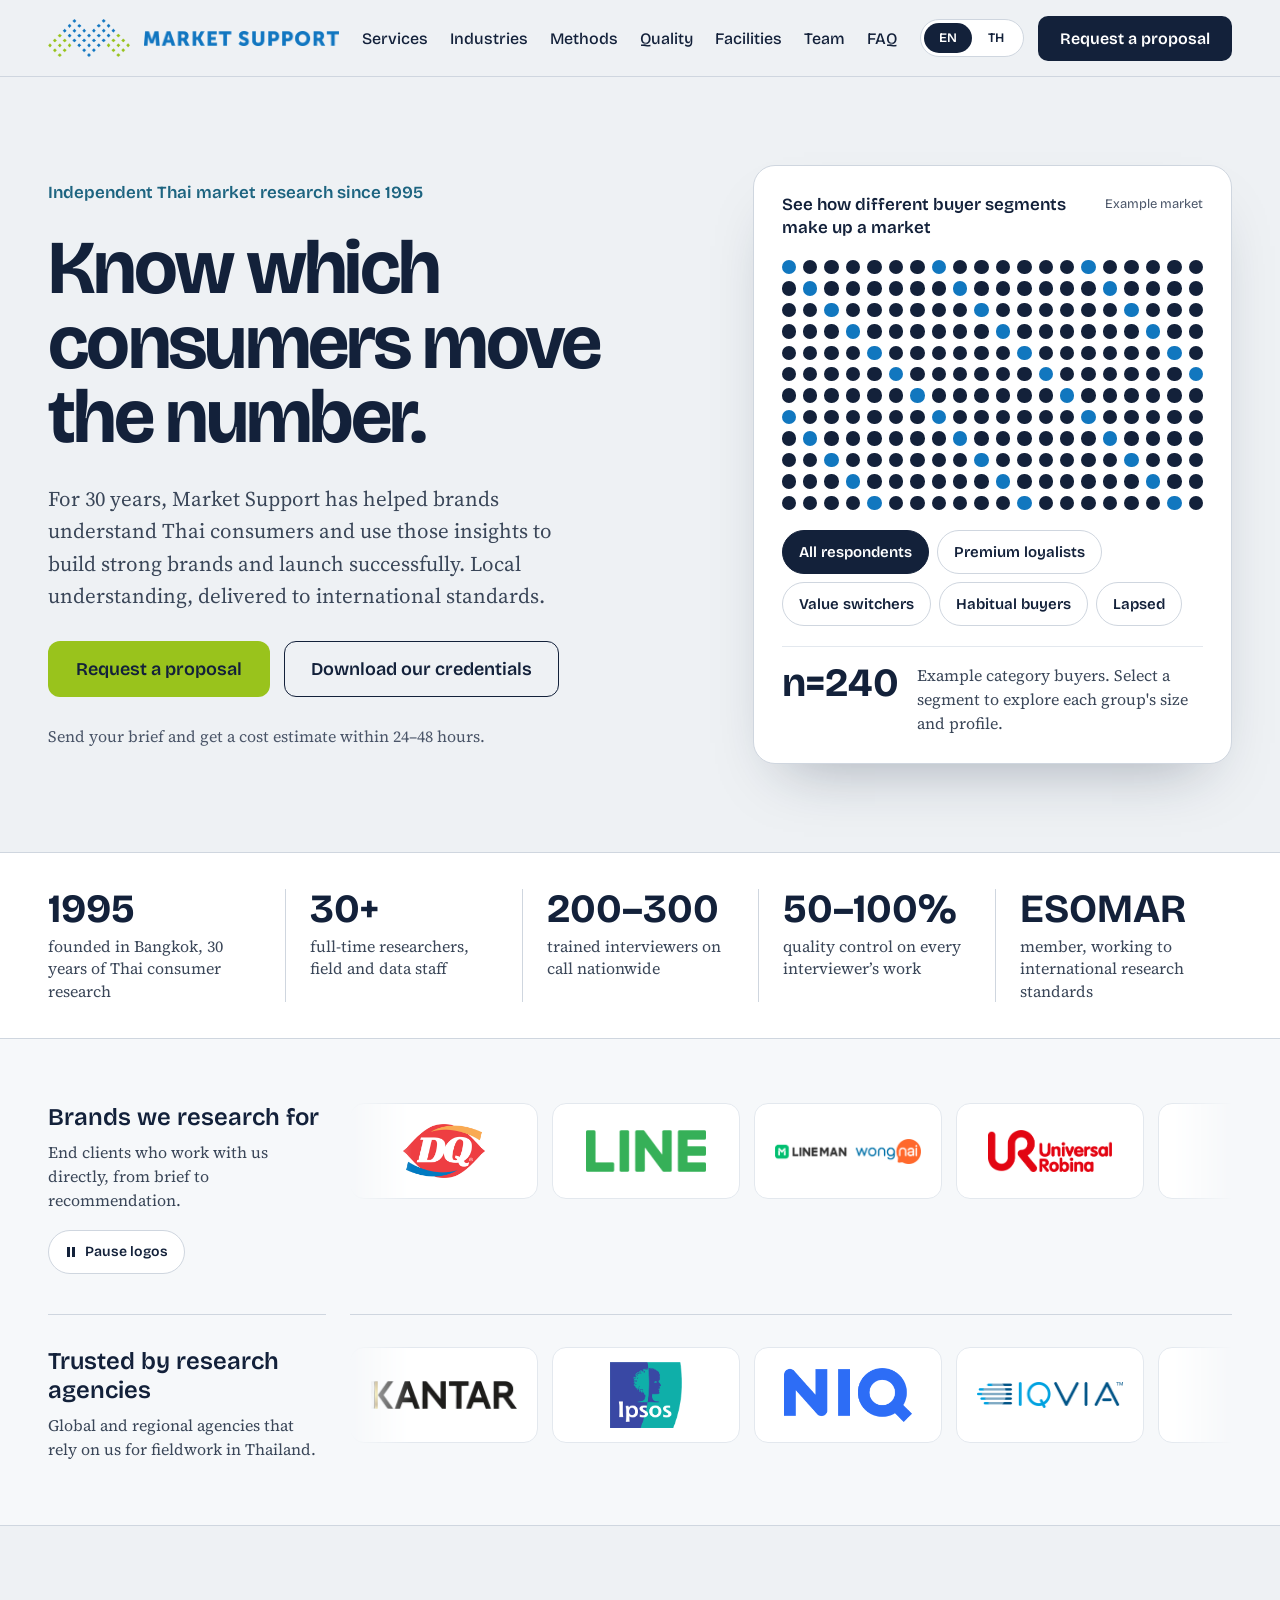
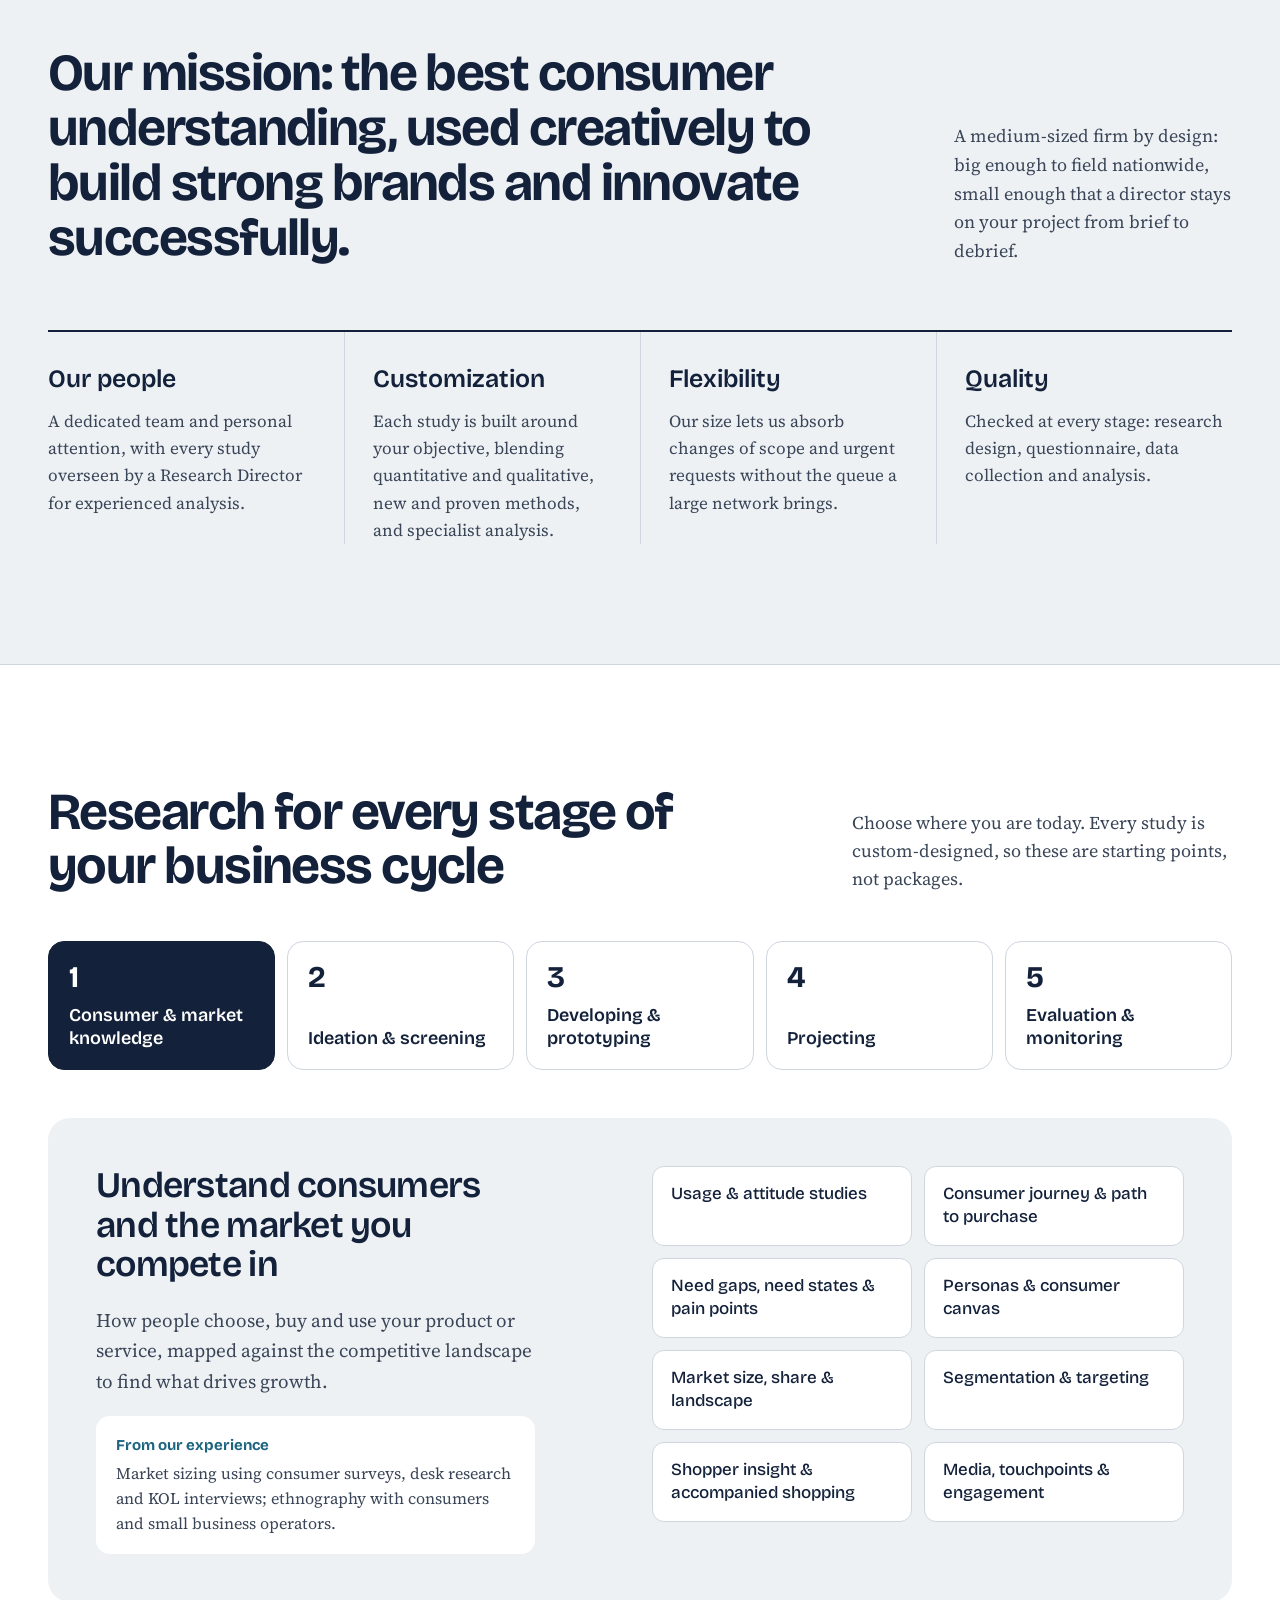
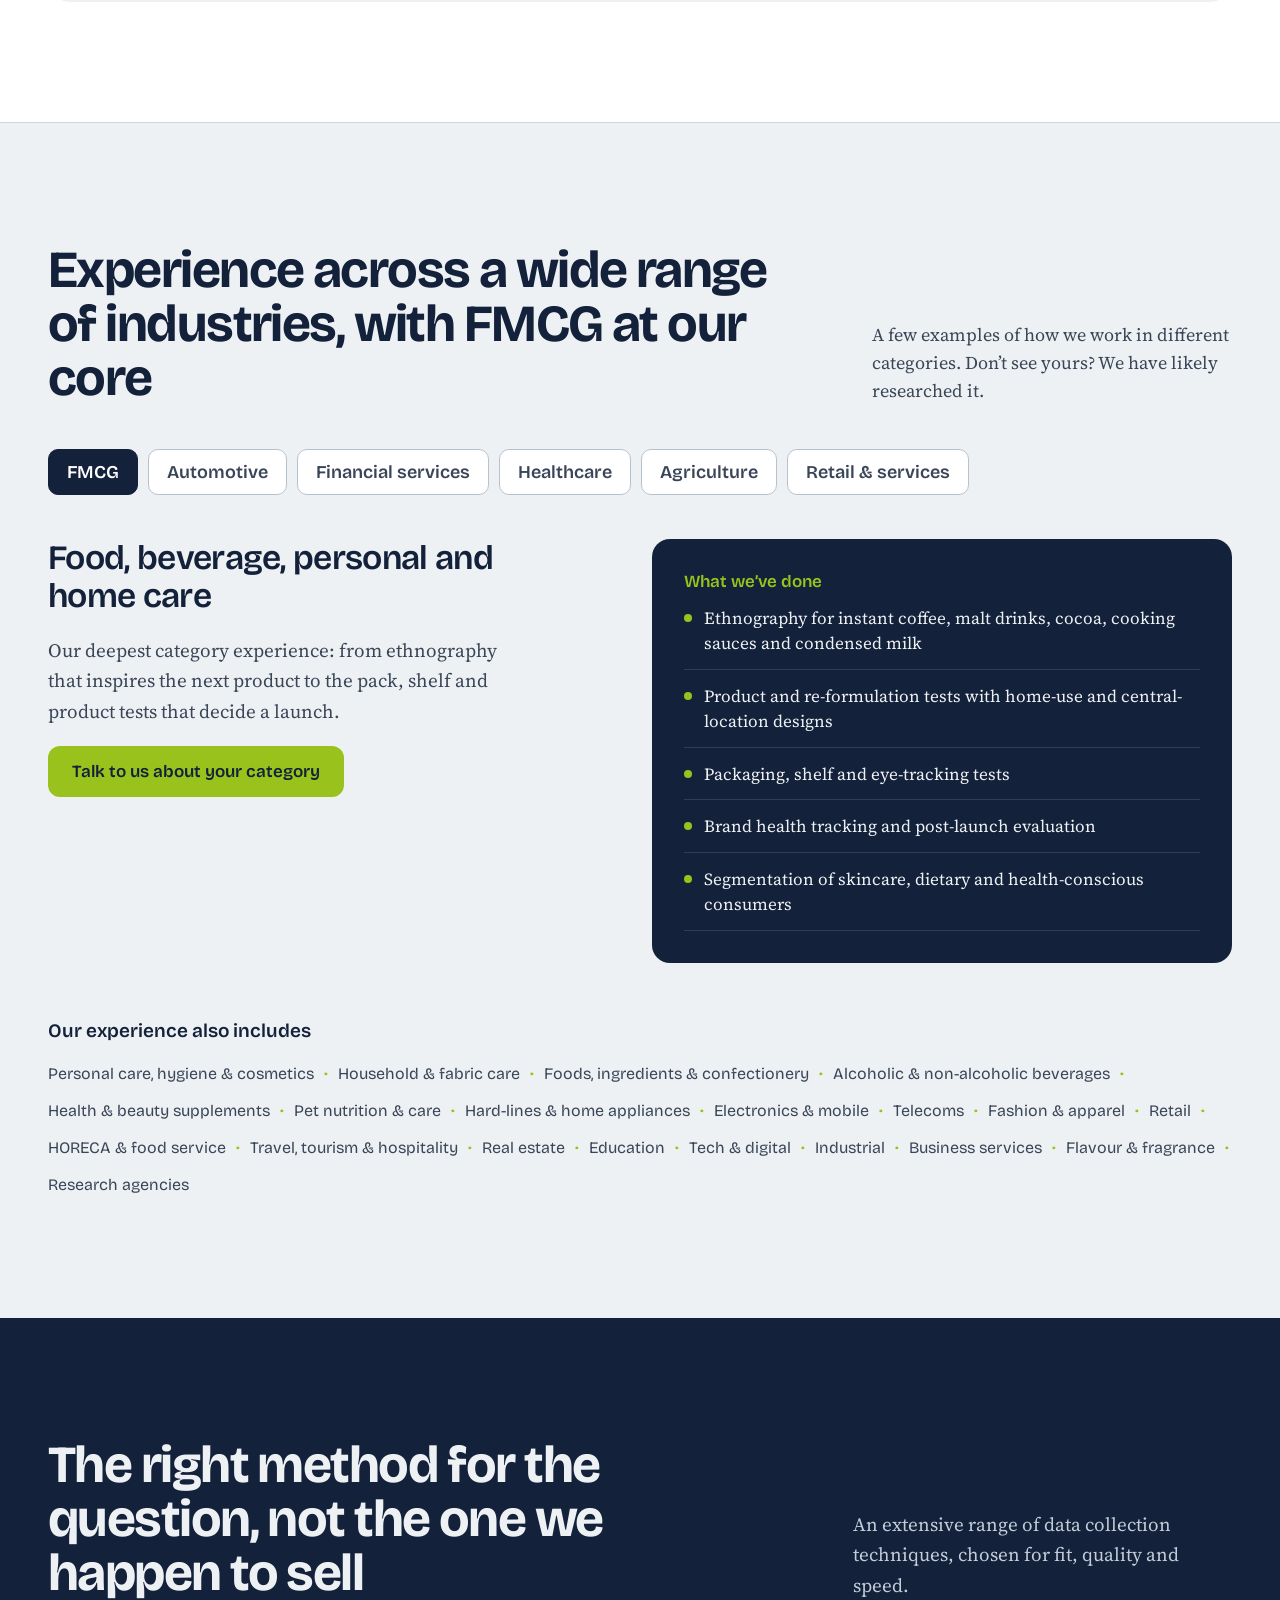
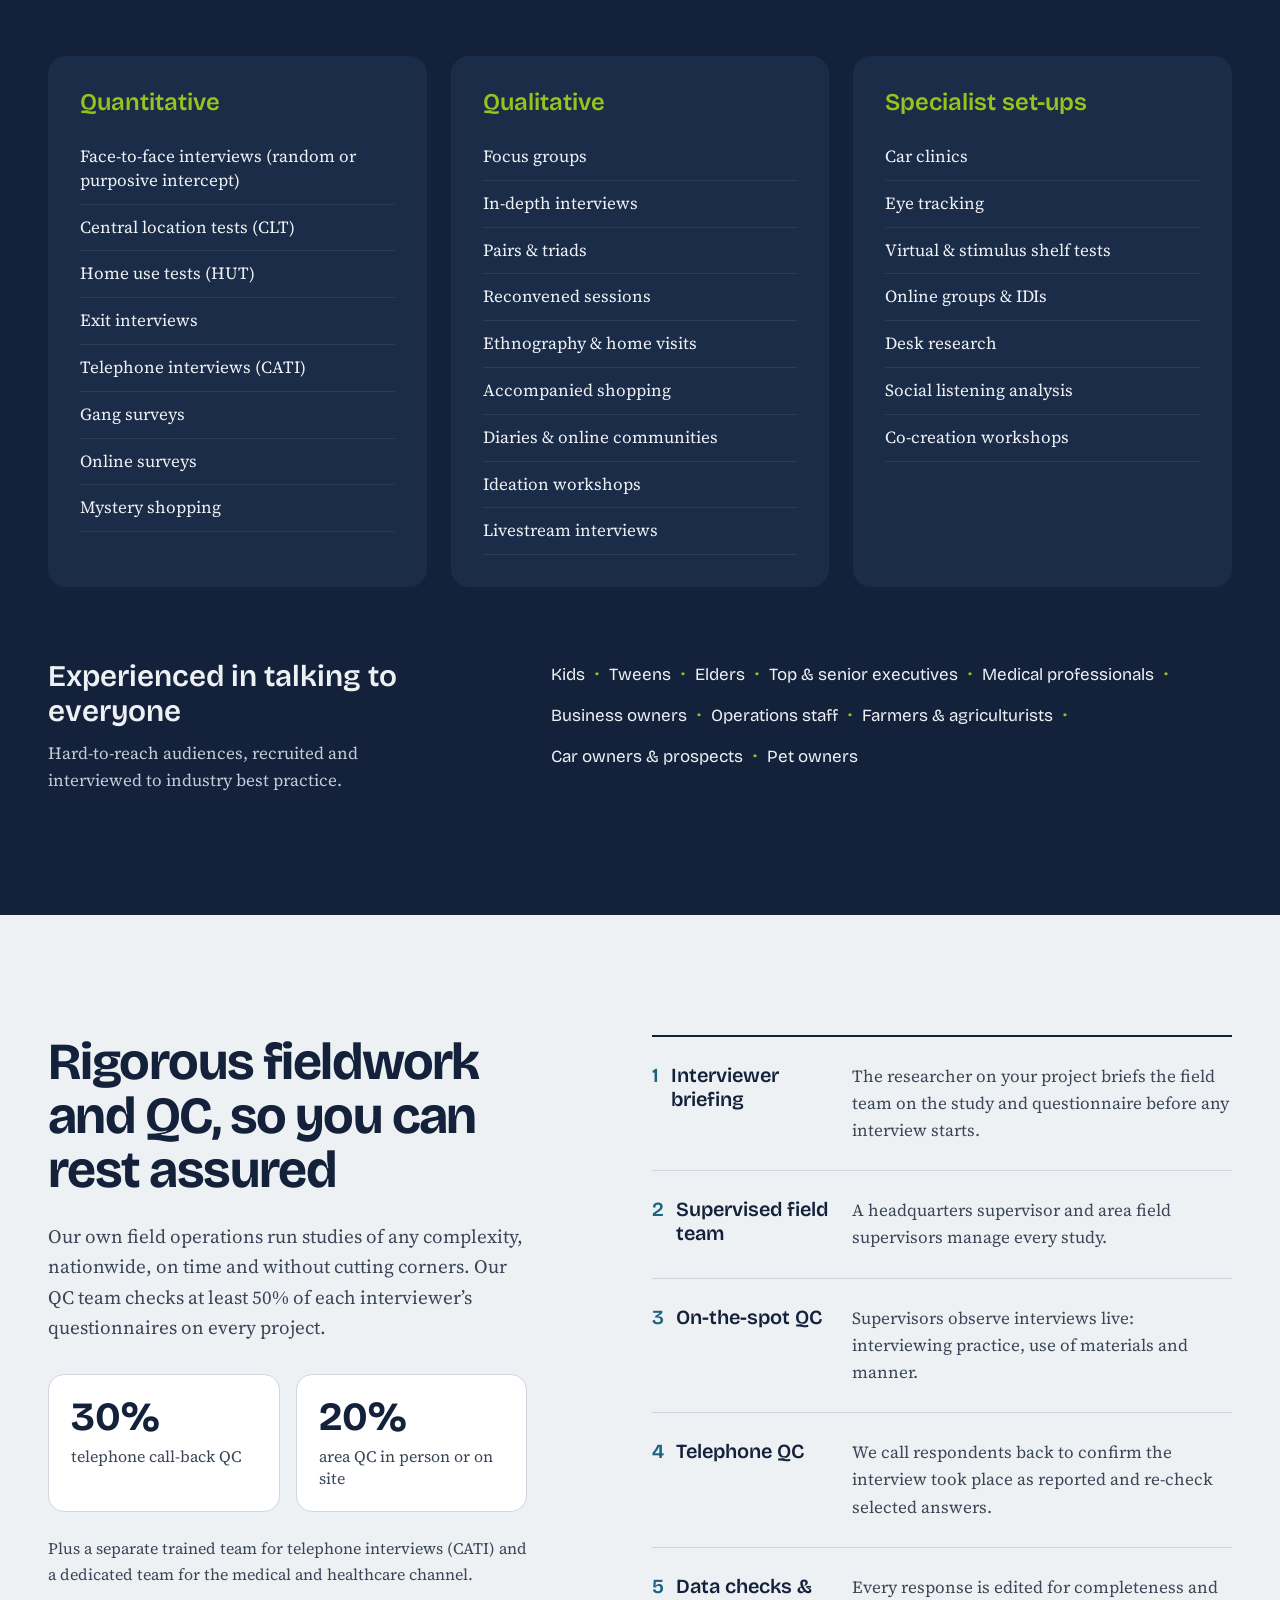
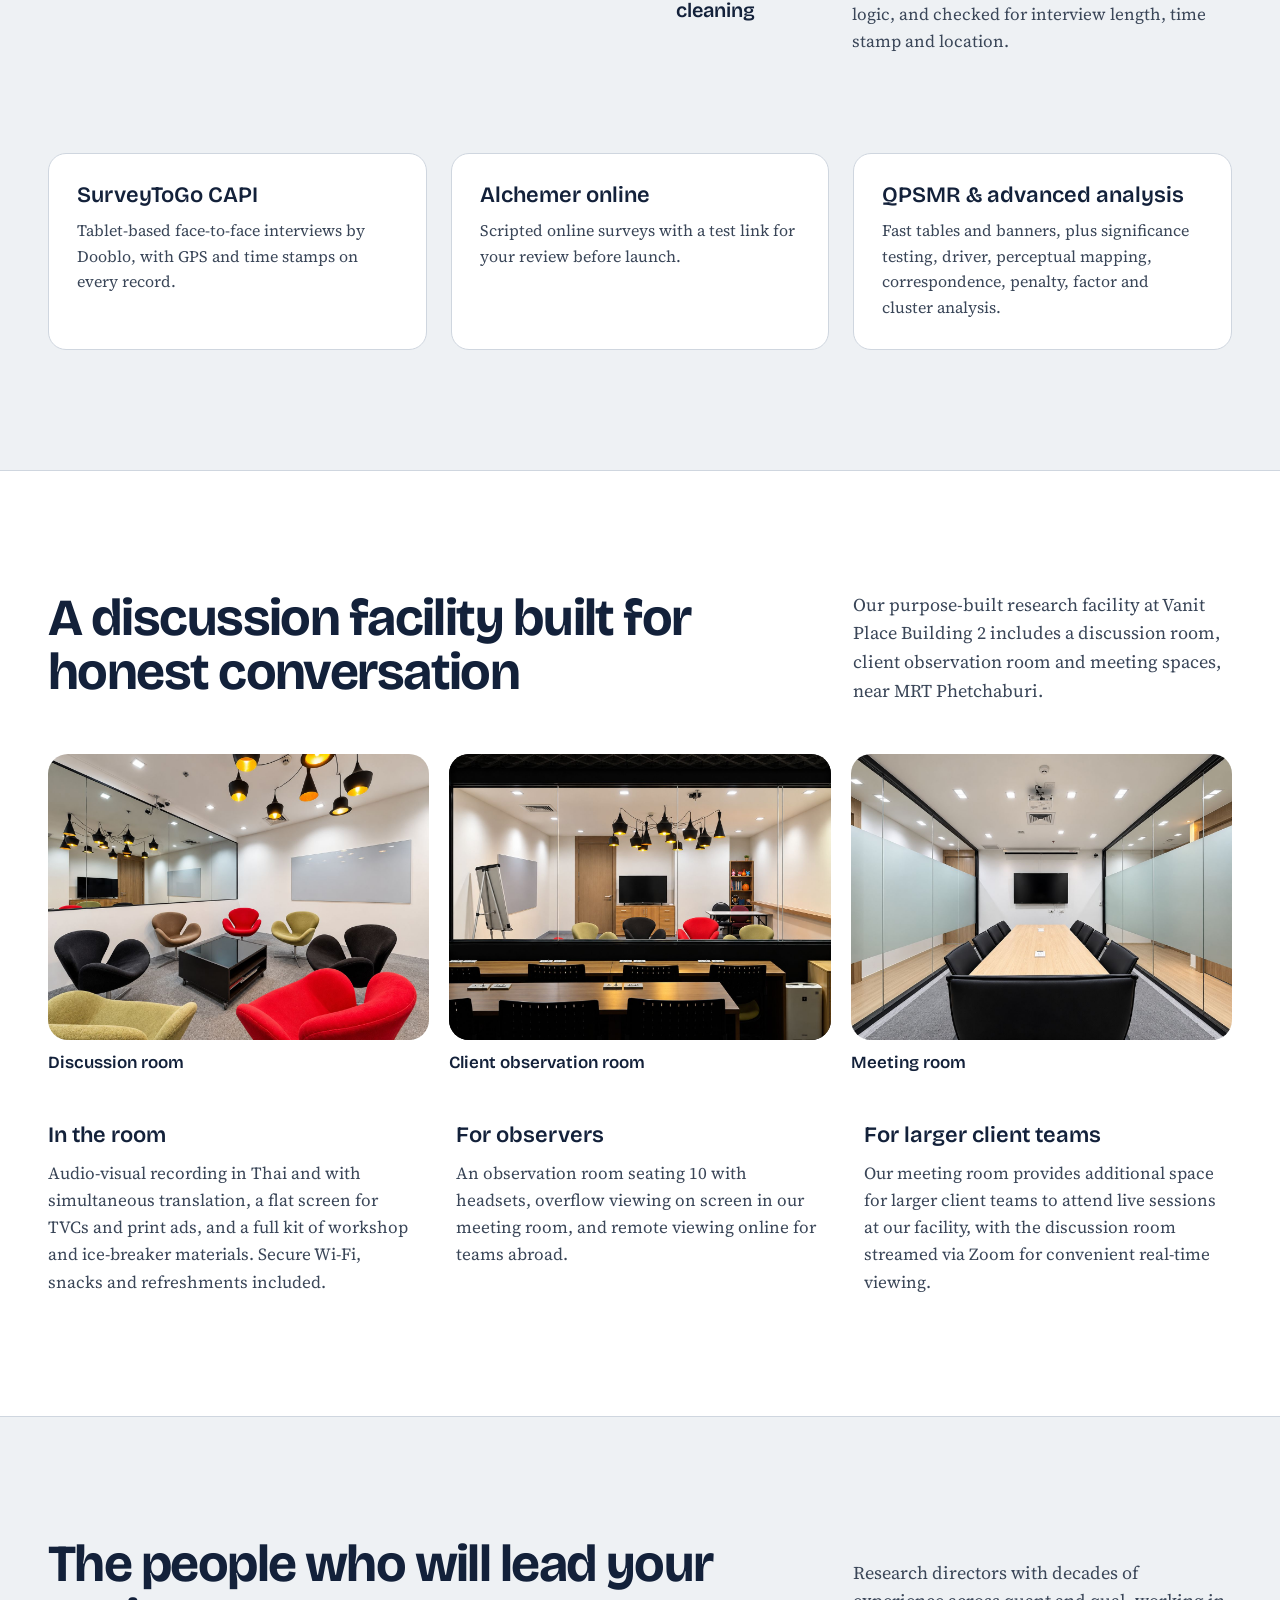
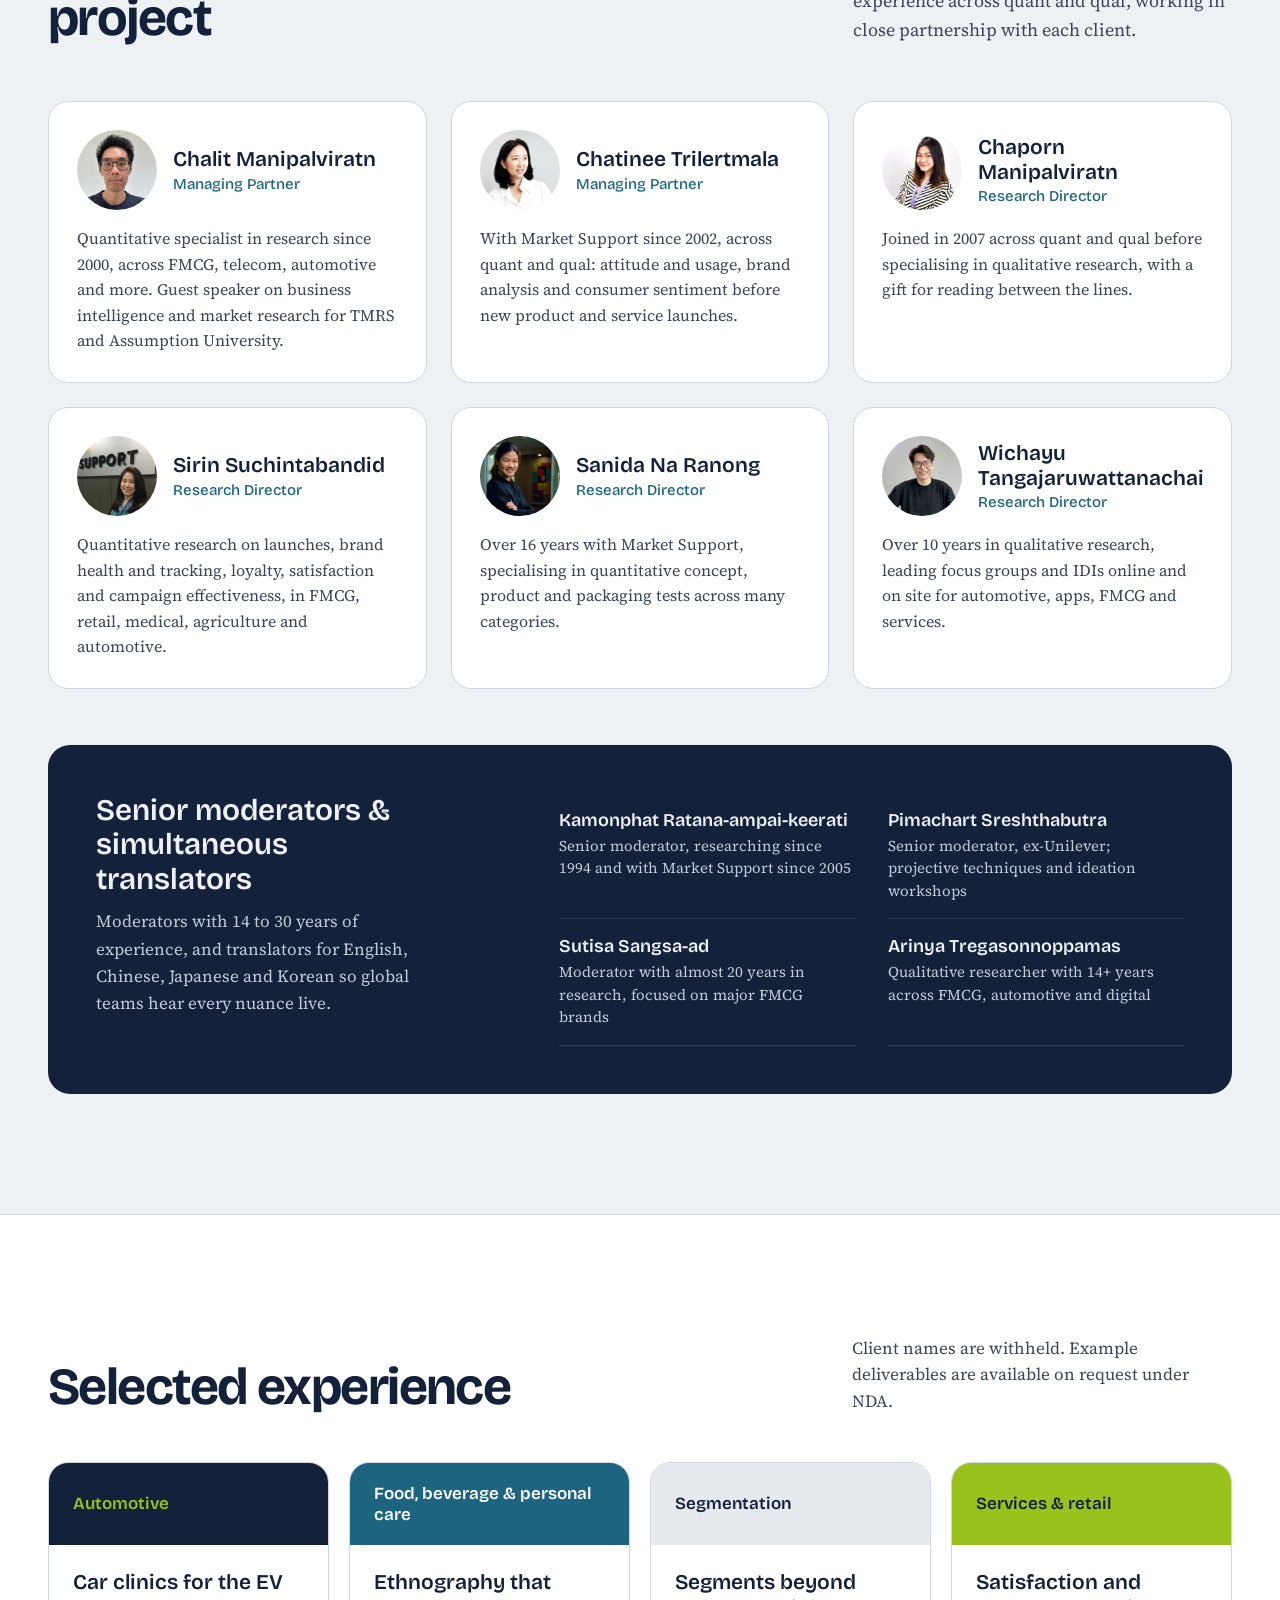
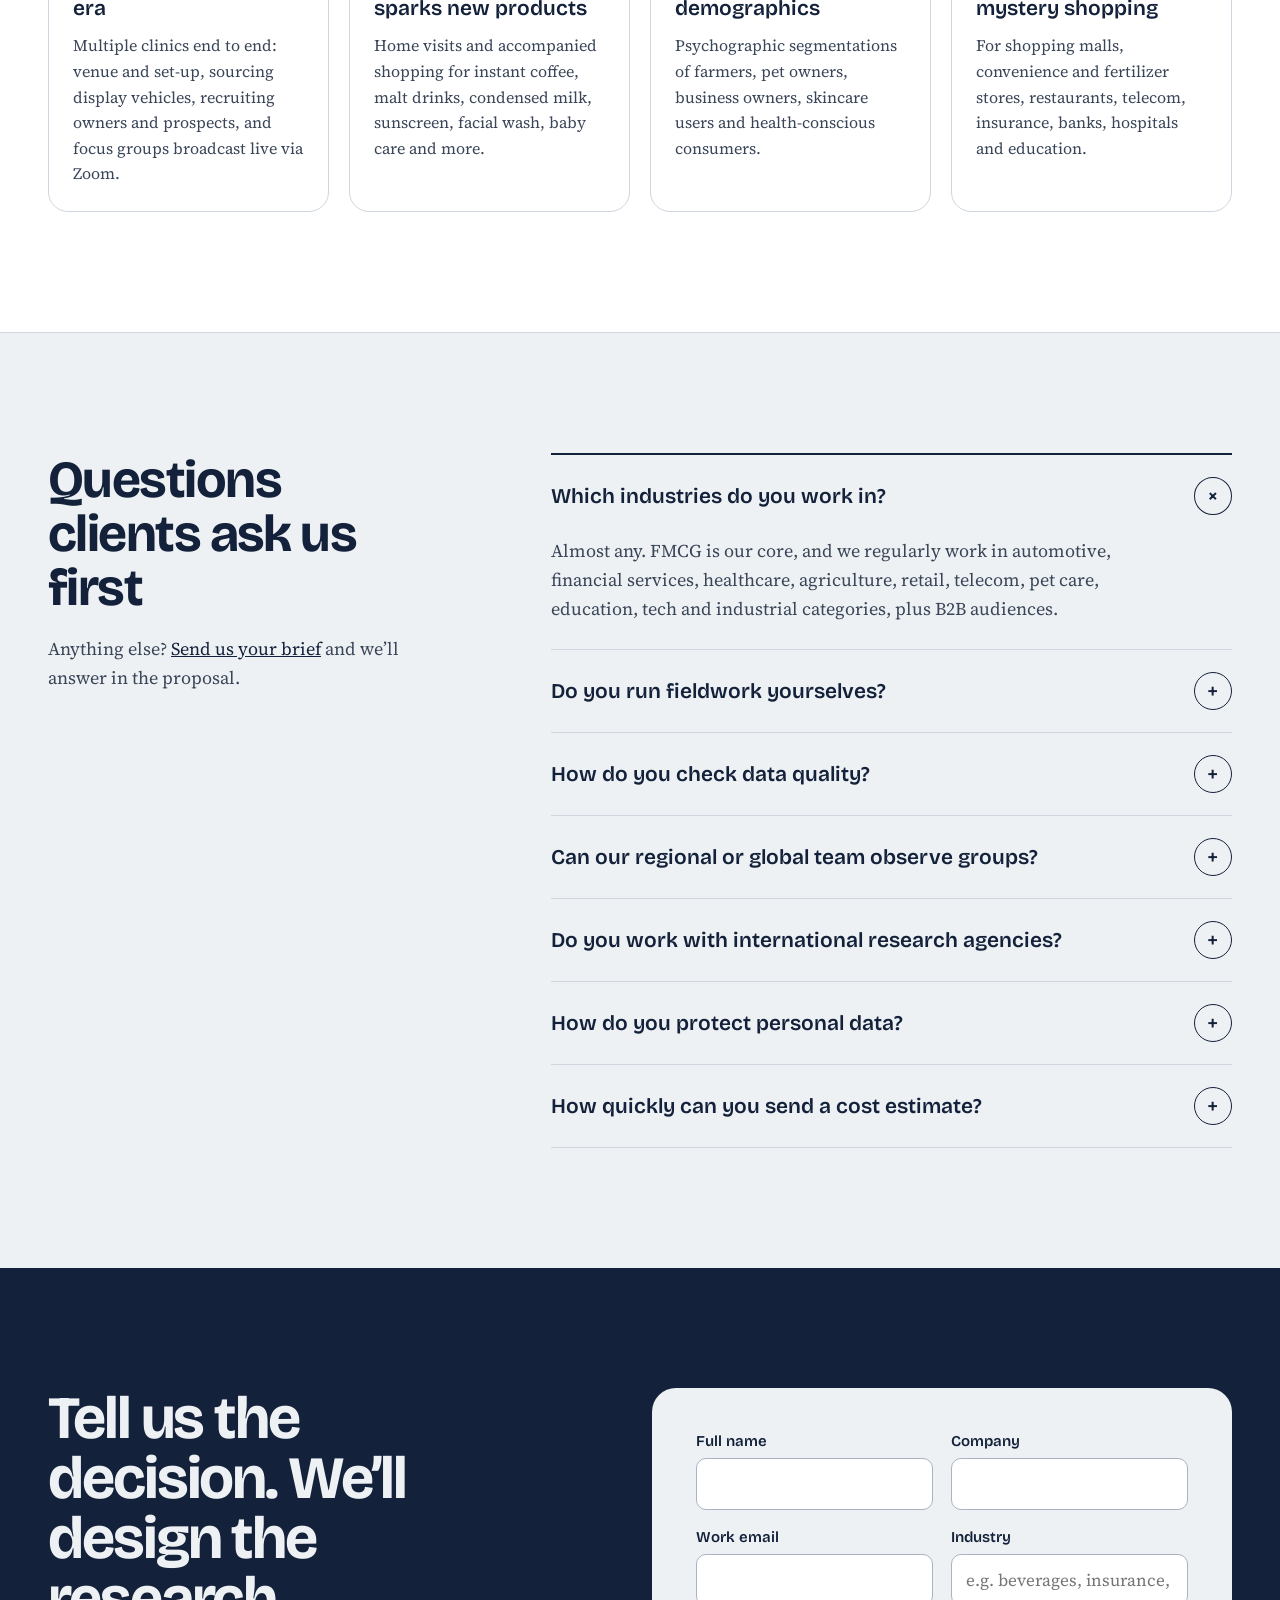
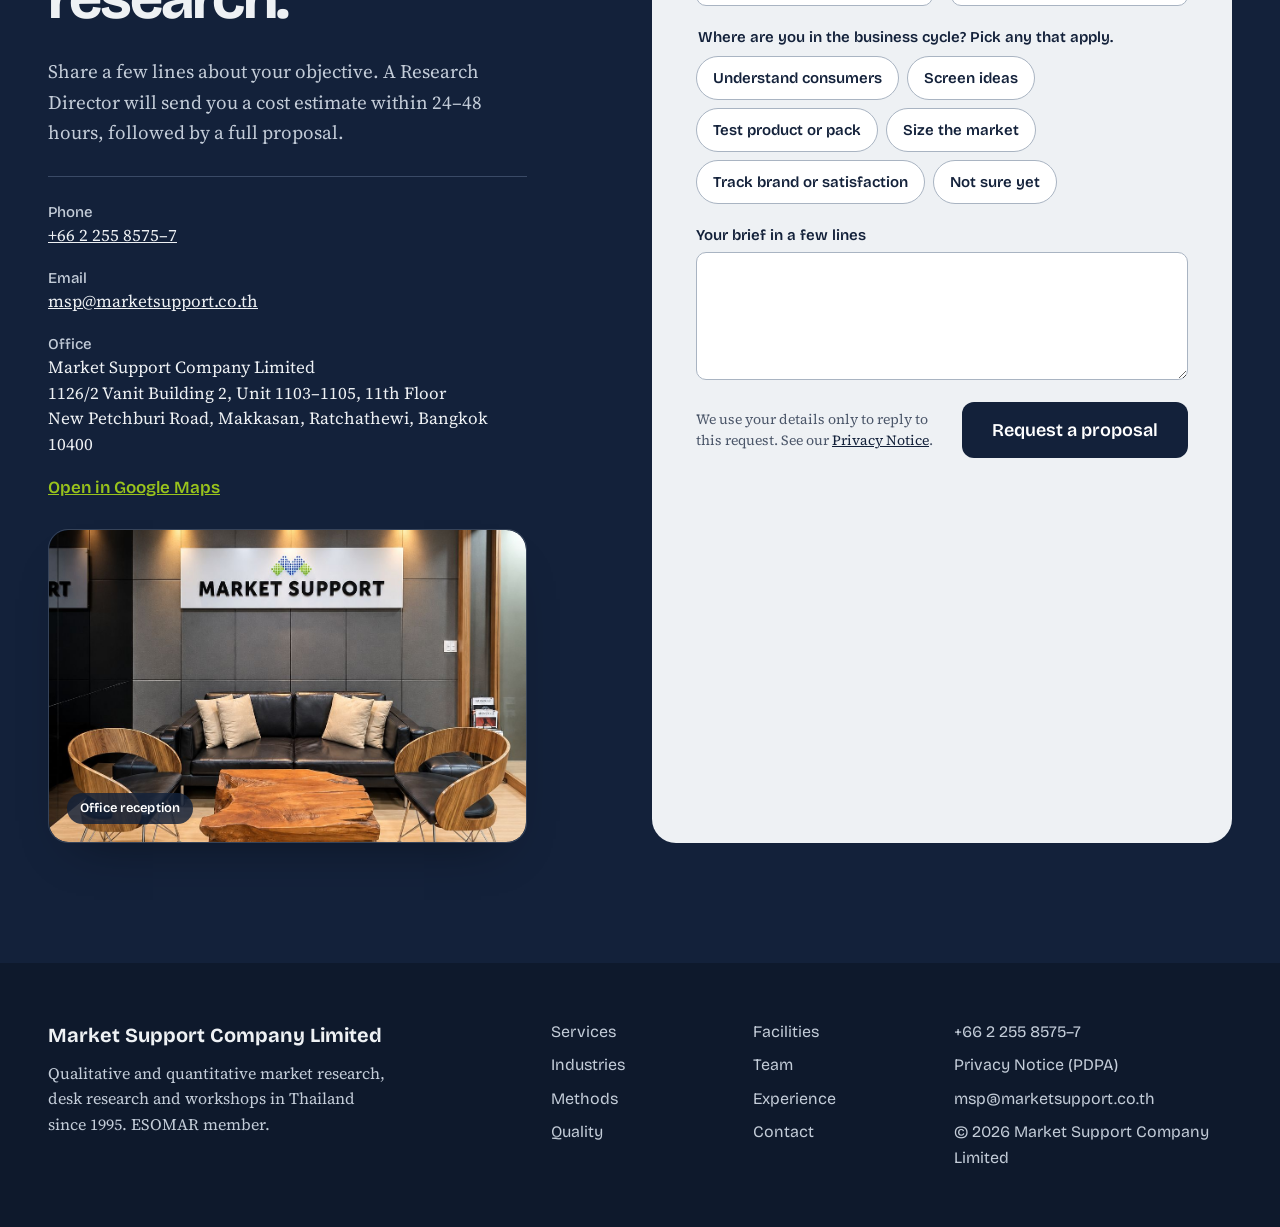
==== commit f0db88eb: "Add files via upload" ====
--- a/index.html
+++ b/index.html
@@ -1529,7 +1529,7 @@
 <p style="margin: 0"><strong style="display: block; font-family: 'Bricolage Grotesque', sans-serif; font-size: 15px; font-weight: 500; color: #C3CCD8">Office</strong>Market Support Company Limited<br>1126/2 Vanit Building 2, Unit 1103–1105, 11th Floor<br>New Petchburi Road, Makkasan, Ratchathewi, Bangkok 10400</p>
 <a href="https://goo.gl/maps/BrptdmpKo4R2" style="color: #99C31C; font-family: 'Bricolage Grotesque', sans-serif; font-weight: 600">Open in Google Maps</a>
 <div class="contact-photo-card" style="margin-top: 10px; border-radius: 20px; border: 1px solid rgba(195,204,216,0.2); box-shadow: 0 24px 50px -28px rgba(0,0,0,0.45)">
-<img loading="lazy" decoding="async" src="assets/img/office-reception.jpg" alt="Market Support office reception area with sofa seating and logo wall" style="width: 100%; height: 280px; object-fit: cover; object-position: center 35%; border-radius: 20px; display: block">
+<img loading="lazy" decoding="async" src="assets/img/office-reception.jpg" alt="Market Support office reception area with sofa seating and logo wall" style="width: 100%; height: auto; aspect-ratio: 1.53 / 1; object-fit: cover; object-position: center 35%; border-radius: 20px; display: block">
 <span class="contact-photo-caption">Office reception</span>
 </div>
 </div>
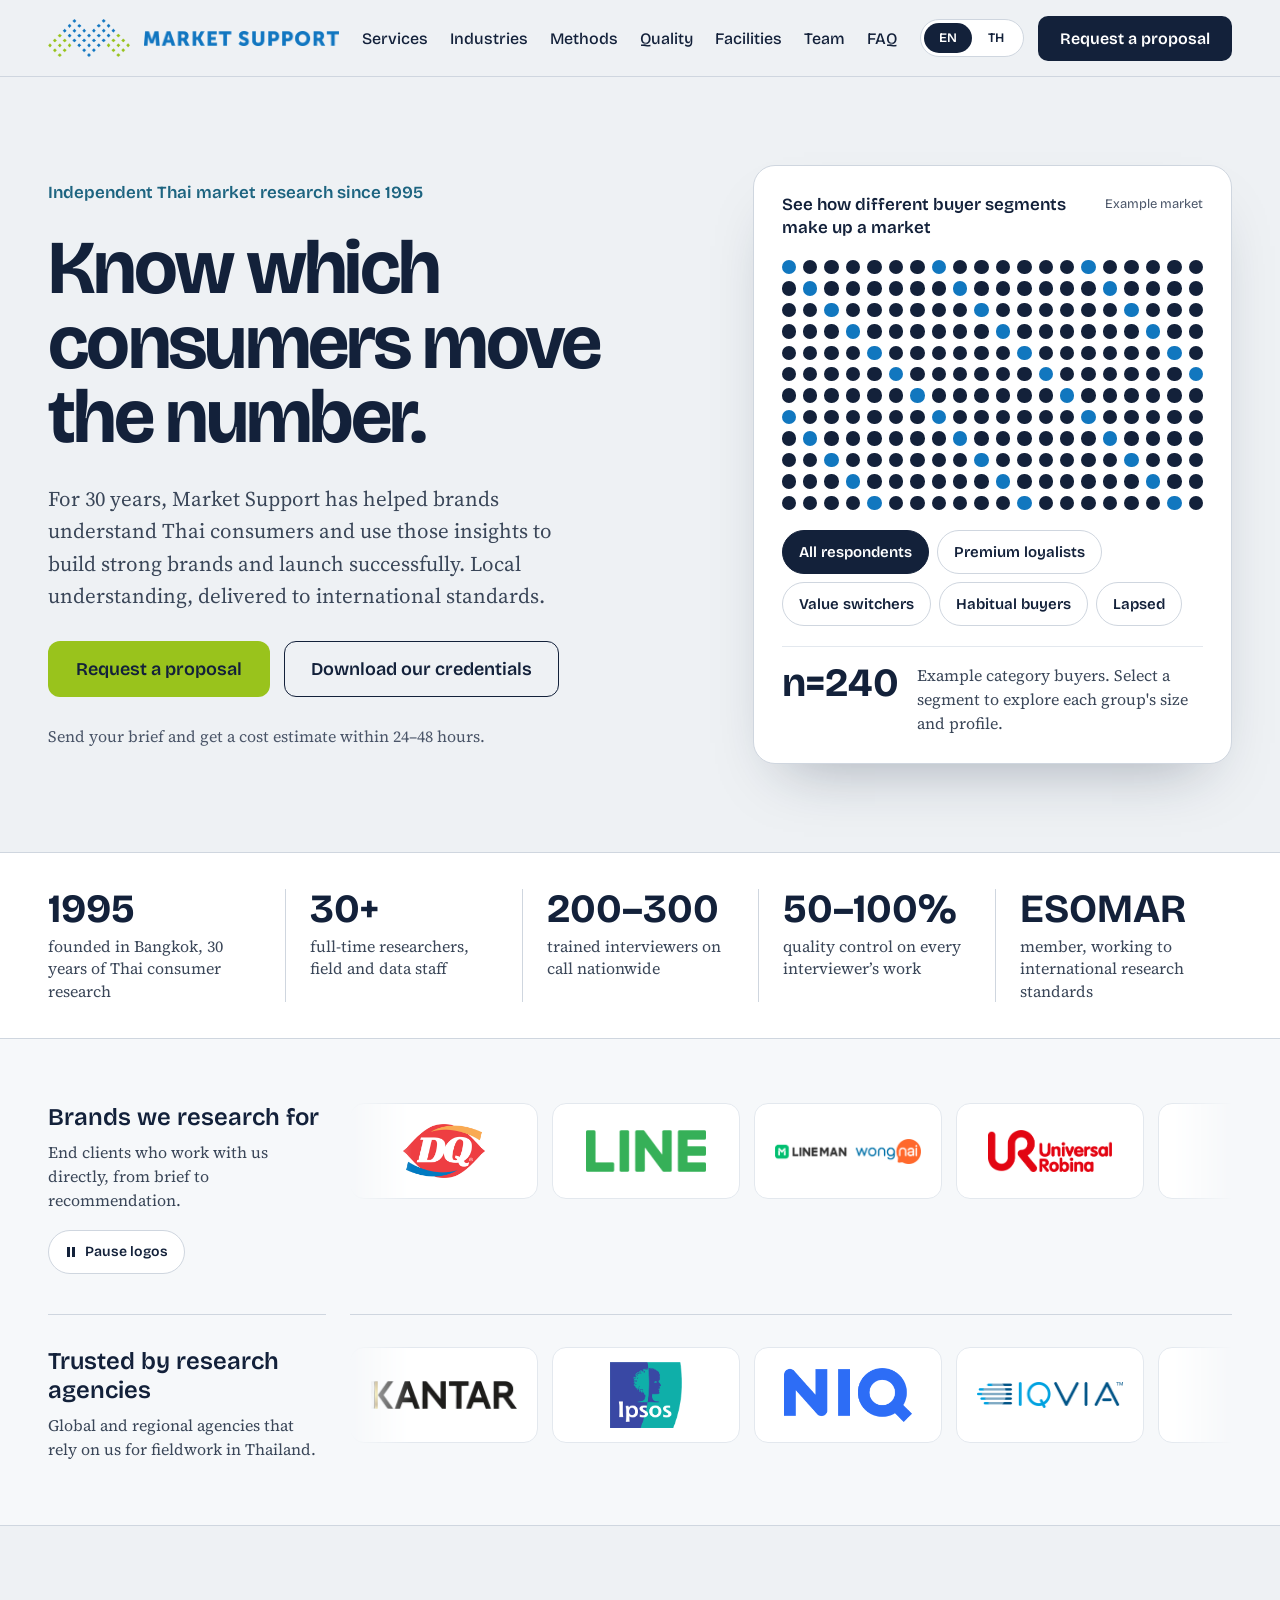
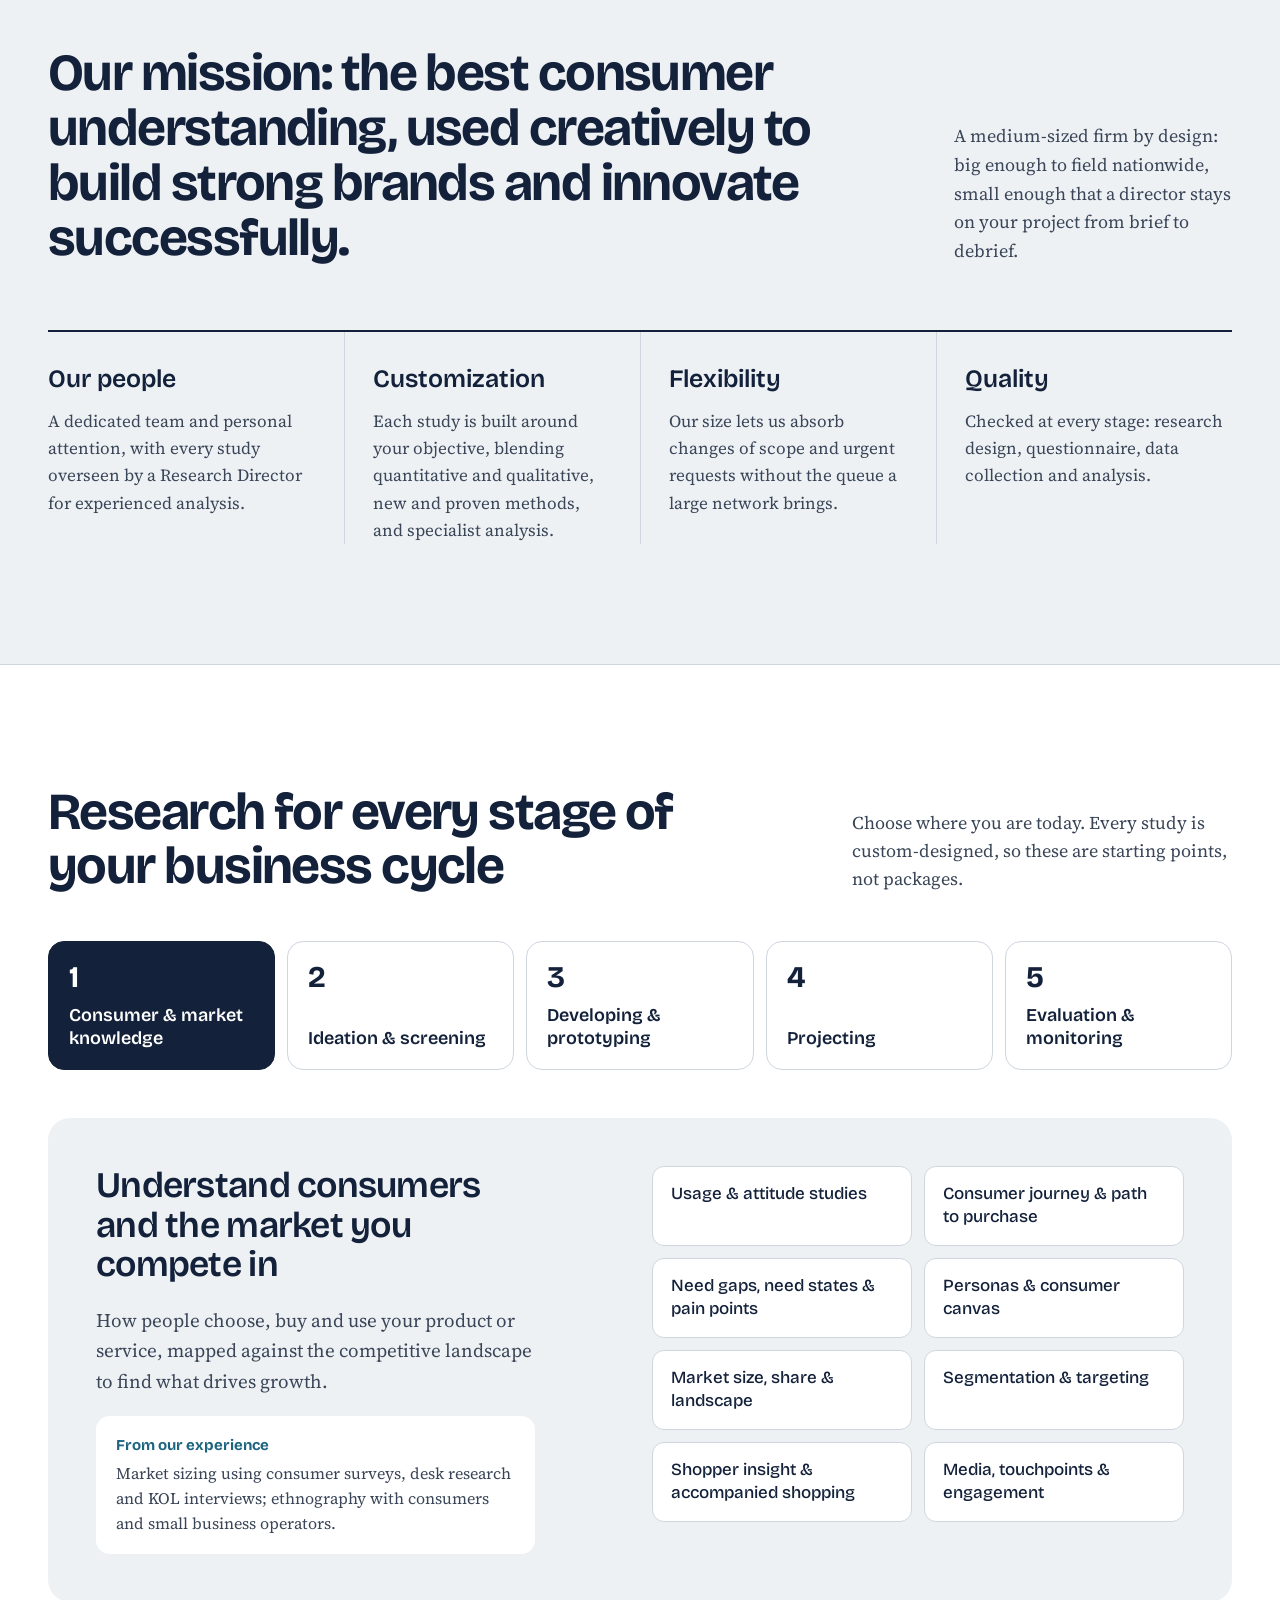
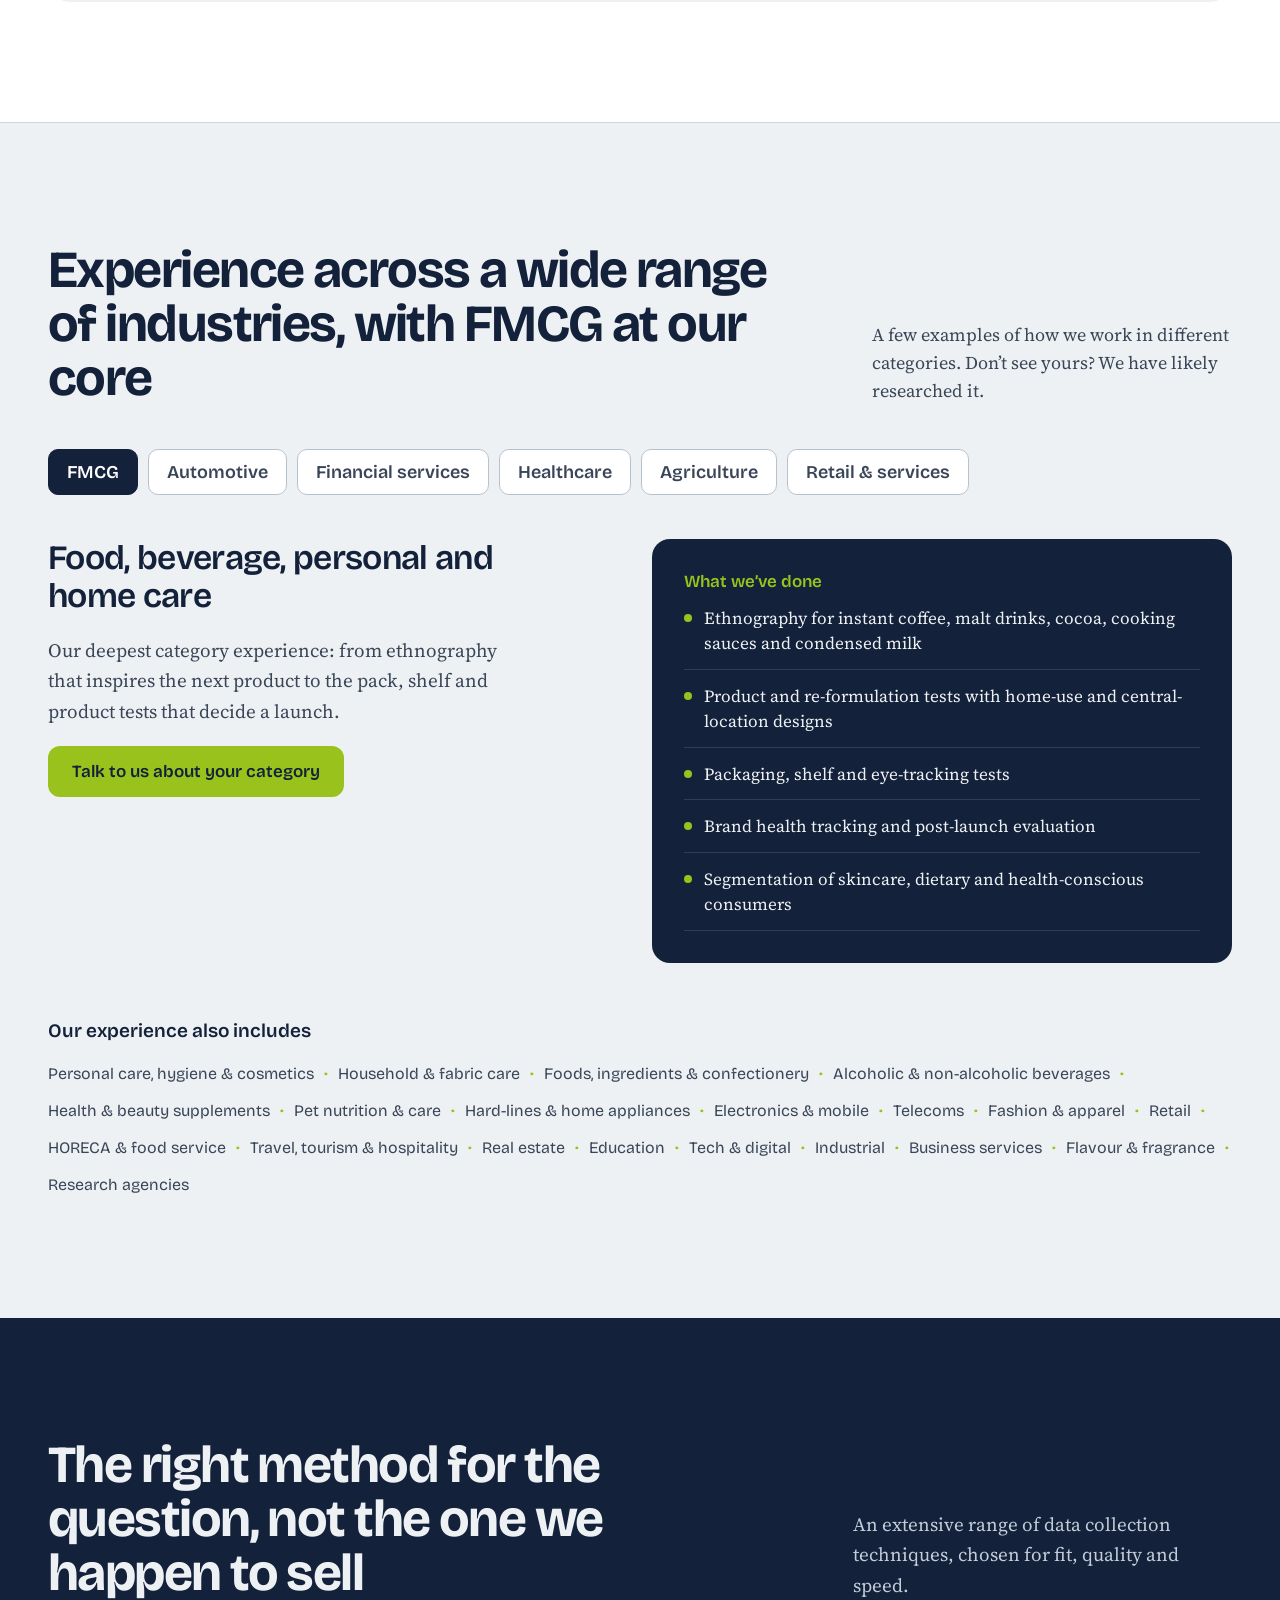
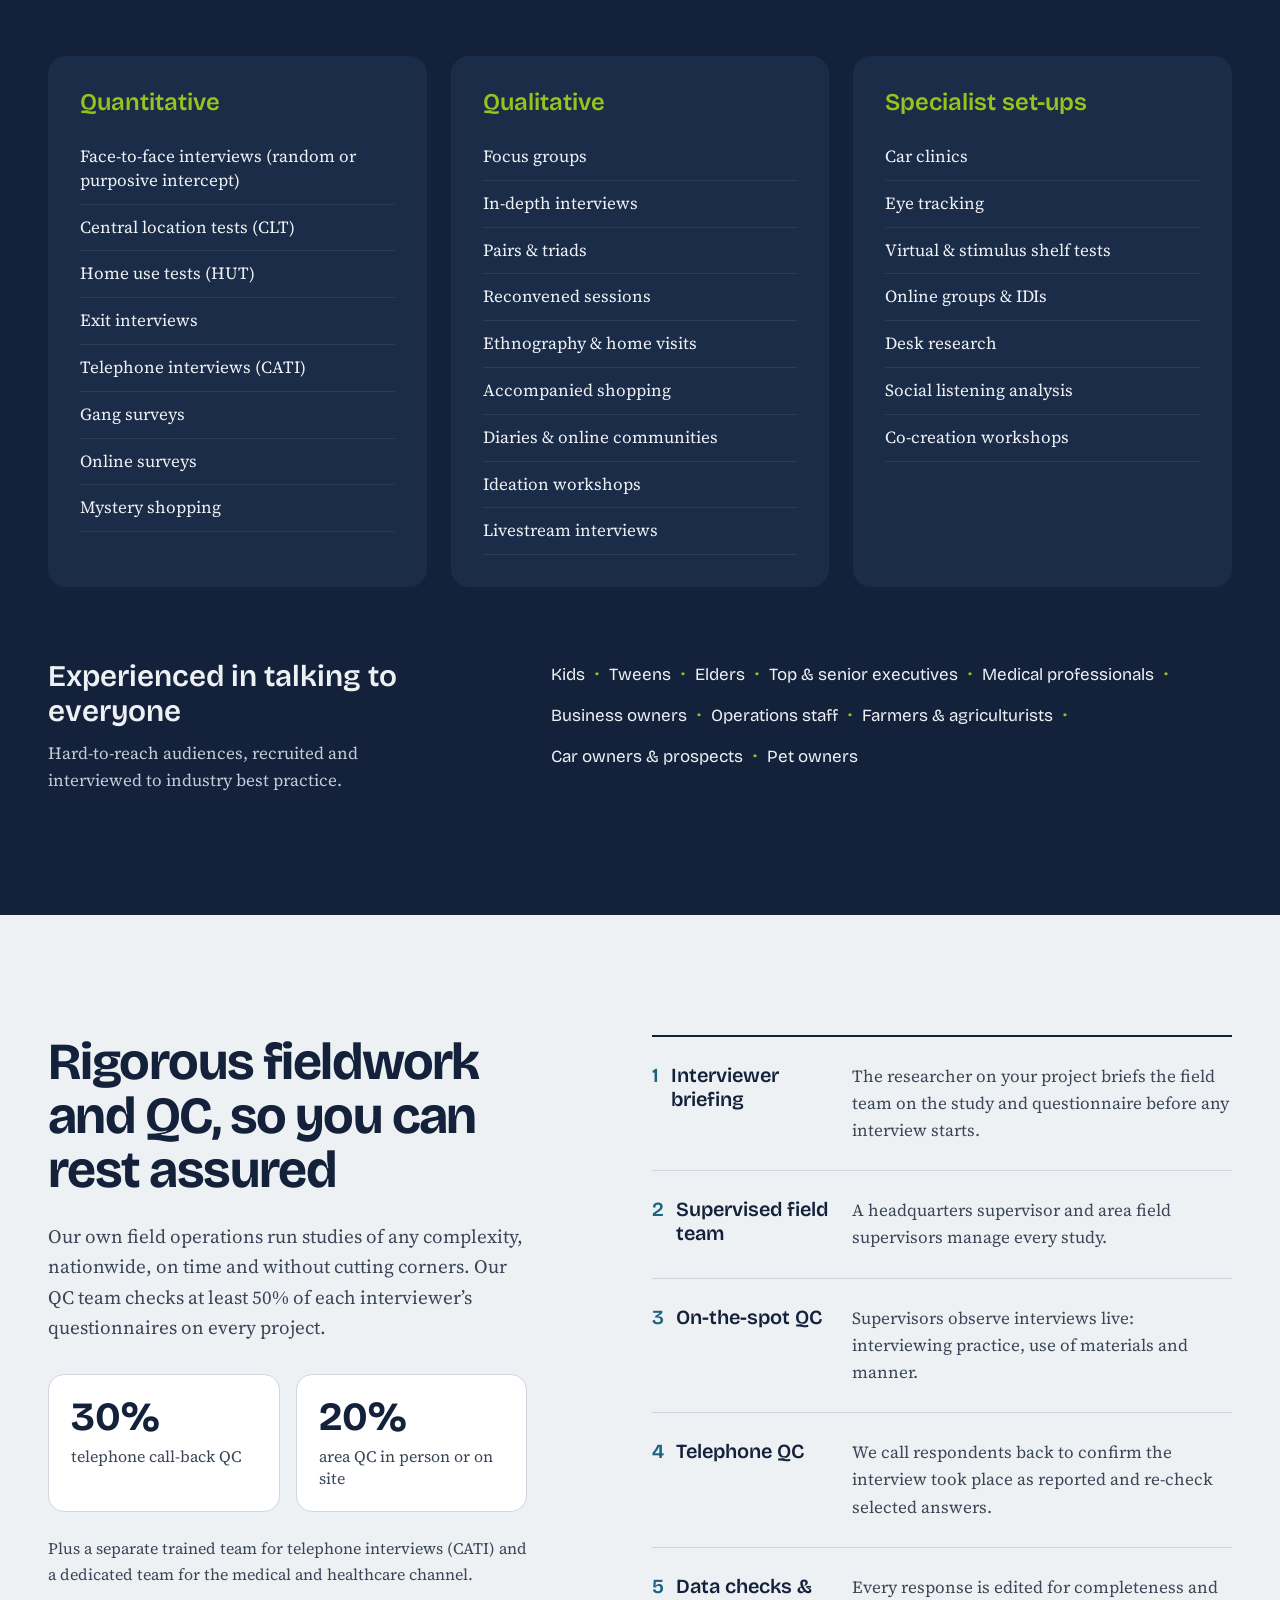
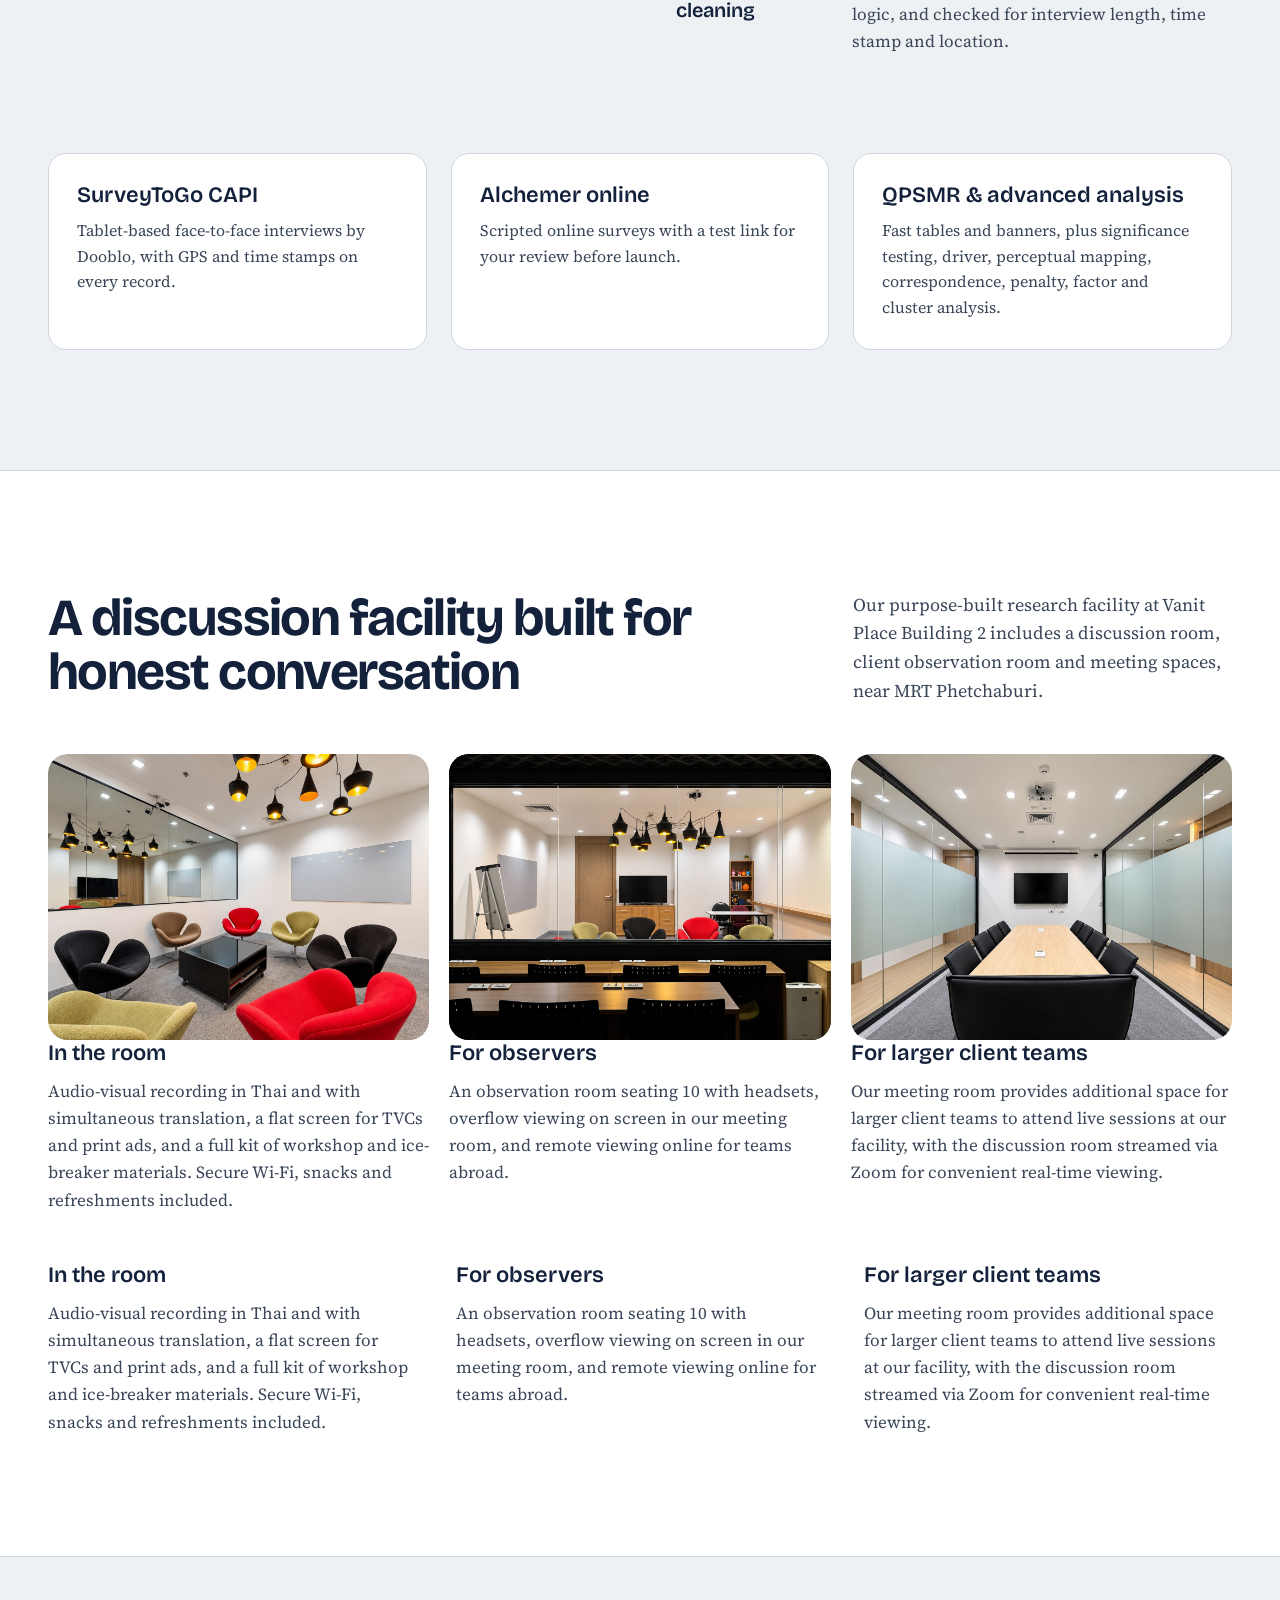
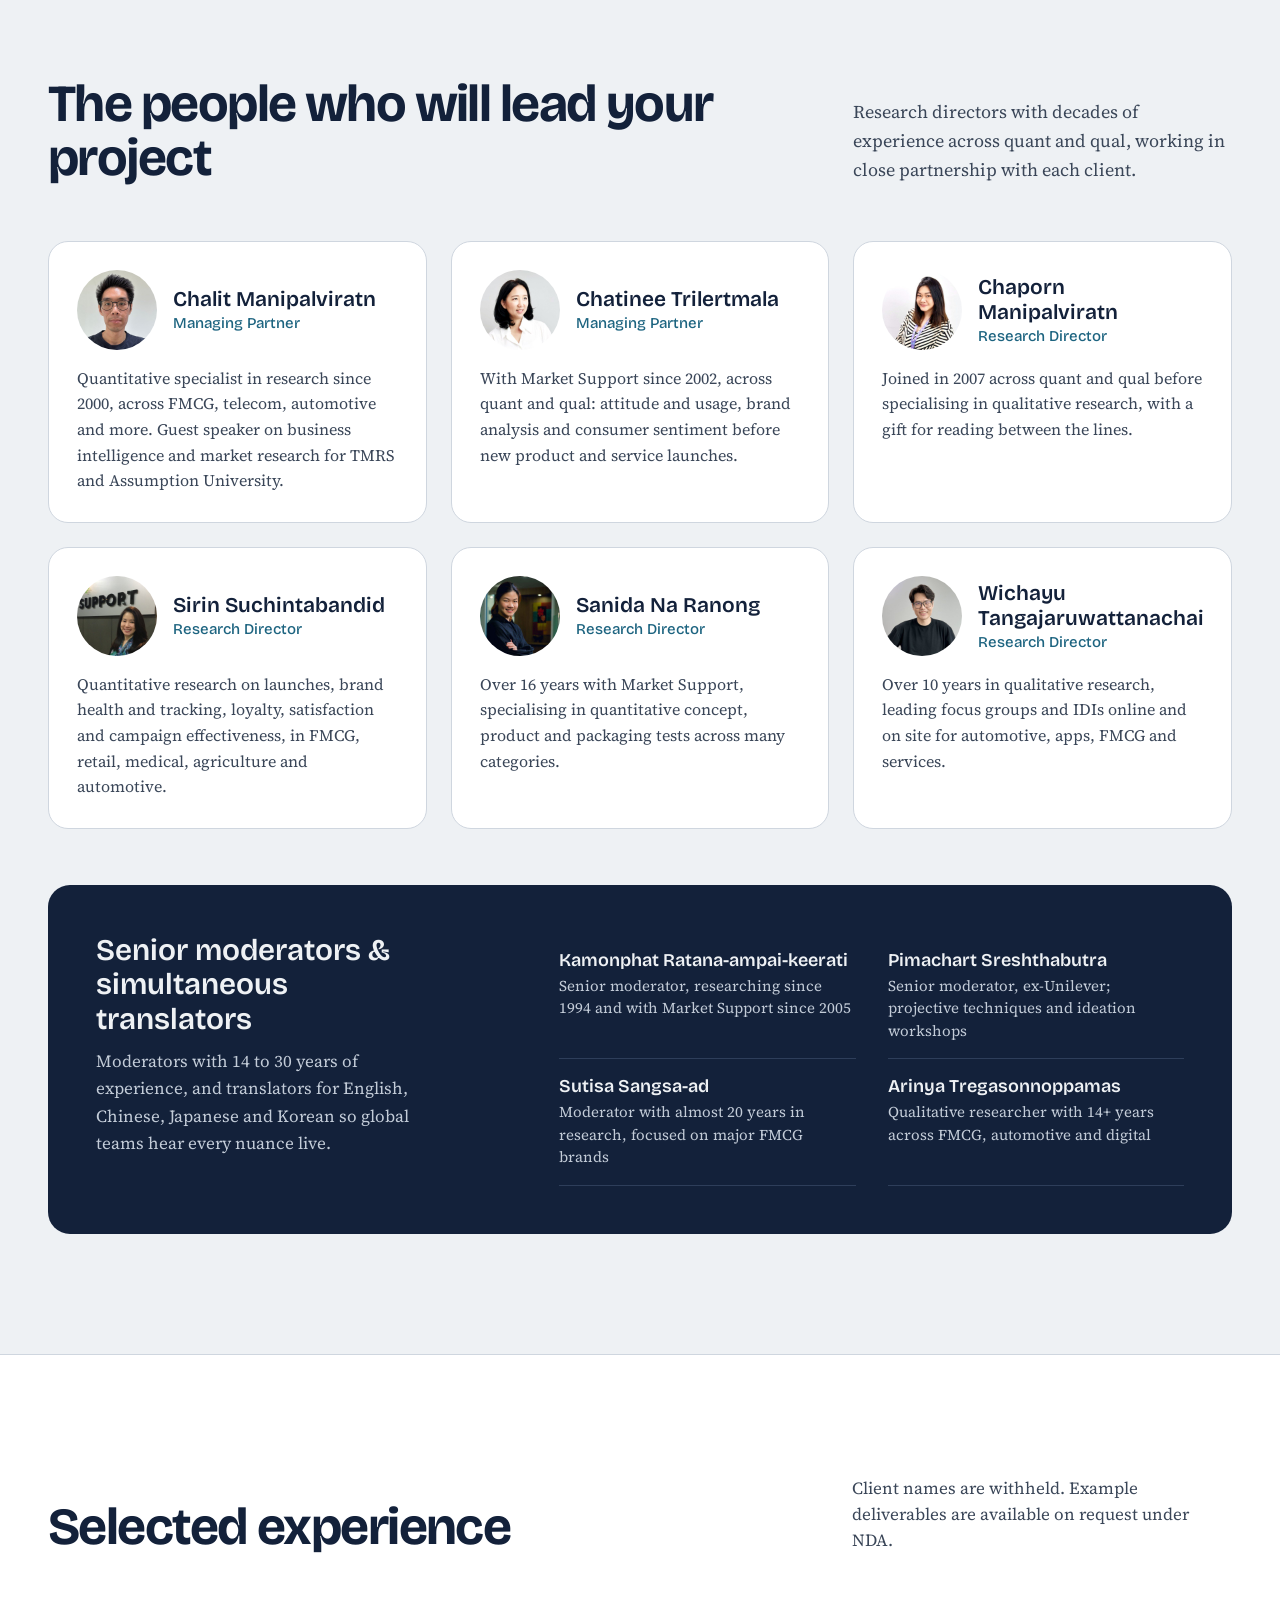
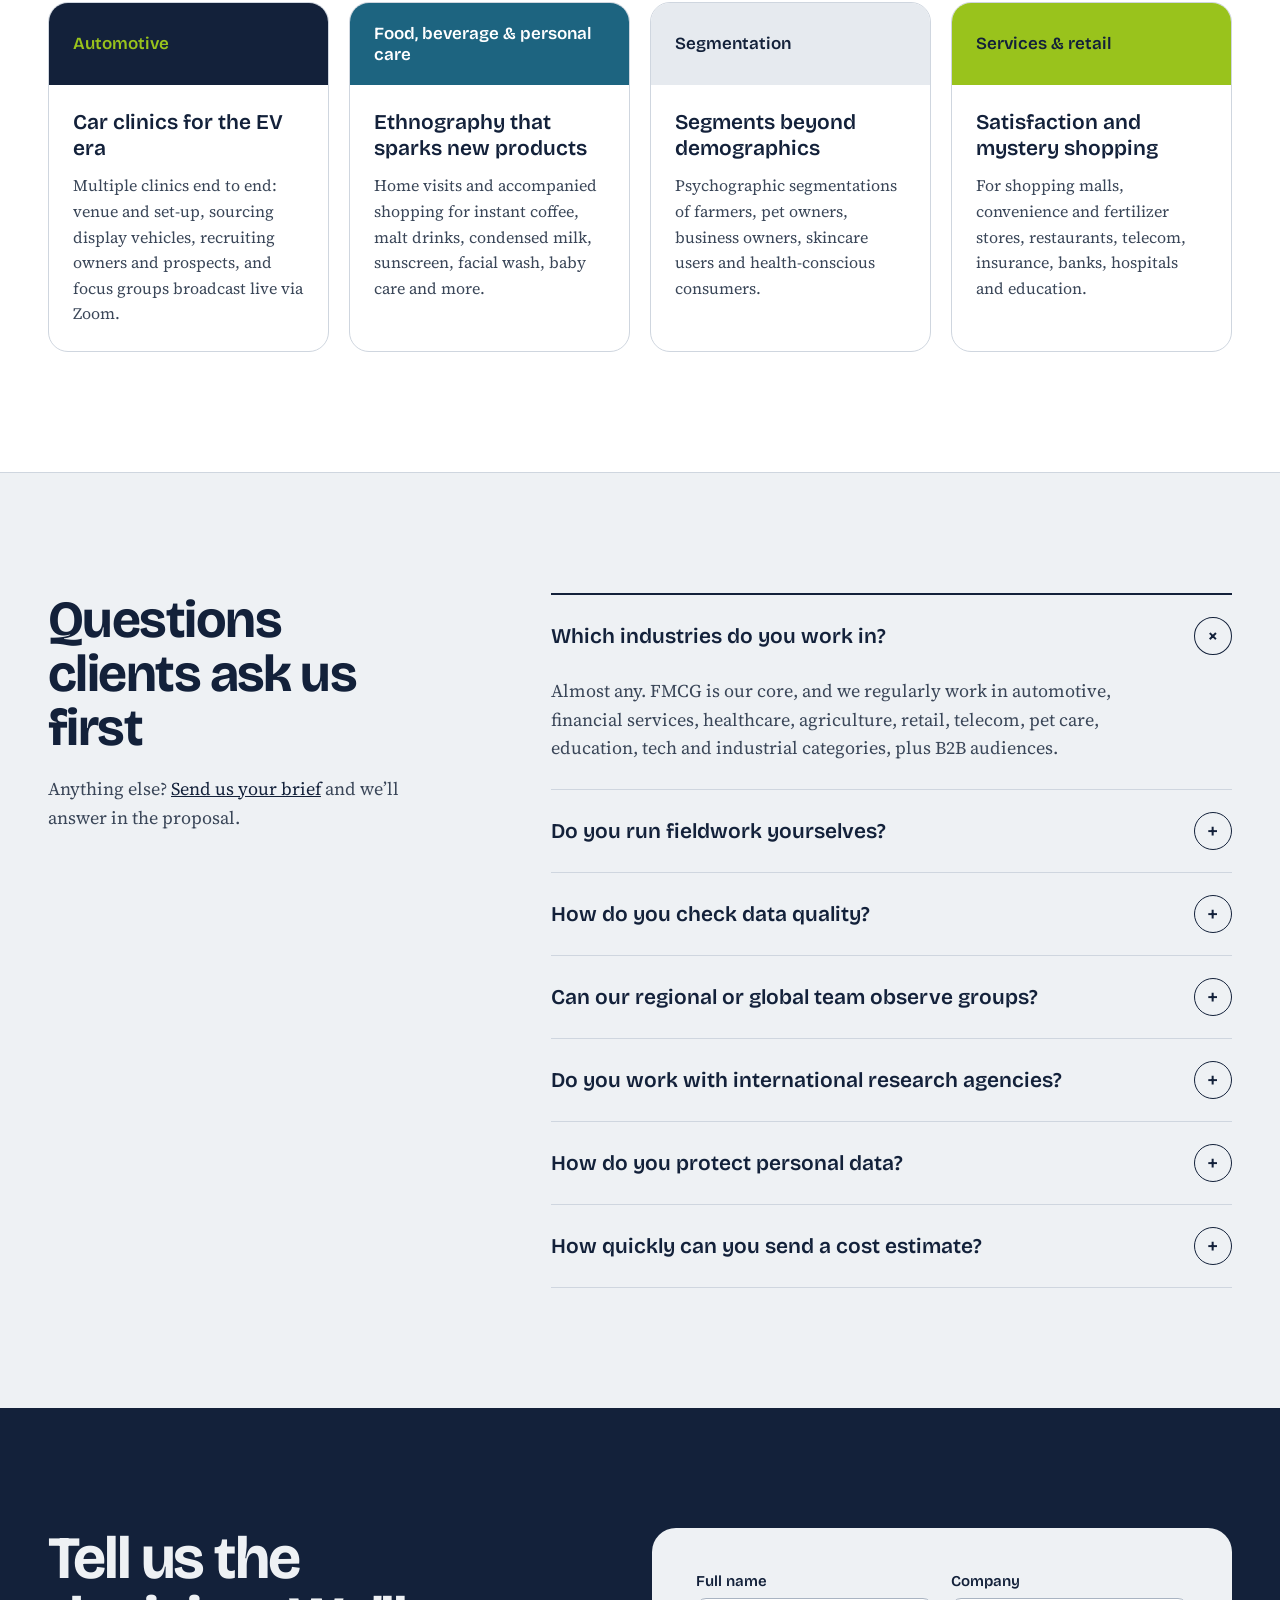
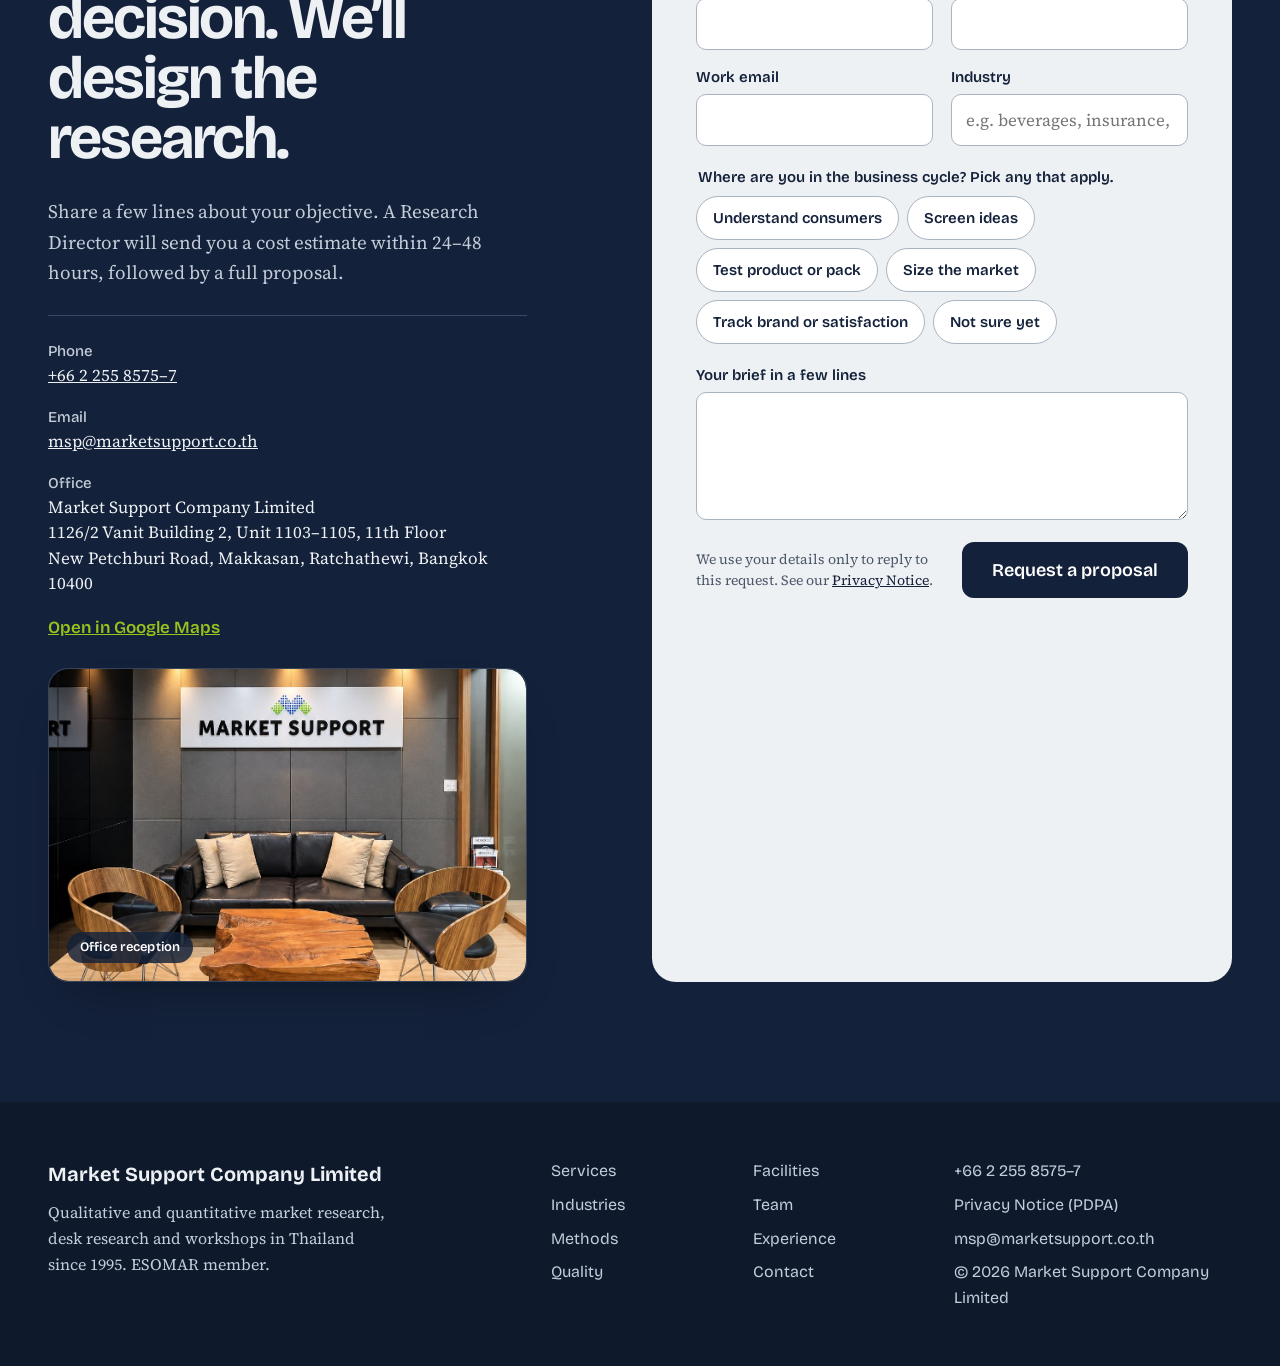
==== commit b5548416: "Add files via upload" ====
--- a/index.html
+++ b/index.html
@@ -1261,19 +1261,28 @@
 </div>
 <div class="facility-gallery">
 <figure class="facility-gallery-item">
-<div class="facility-gallery-image"><img loading="lazy" decoding="async" src="assets/img/facility-discussion-room.jpg" alt="Market Support discussion room with lounge chairs around a low table"></div>
-<figcaption>Discussion room</figcaption>
+<div class="facility-gallery-image"><img loading="lazy" decoding="async" src="assets/img/facility-discussion-room.jpg" alt="Market Support discussion room with lounge chairs around a low table"><figcaption>Discussion room</figcaption></div>
+<div class="facility-mobile-description" style="display: flex; flex-direction: column; gap: 12px">
+<h3 style="margin: 0; font-family: 'Bricolage Grotesque', sans-serif; font-size: 22px; font-weight: 600">In the room</h3>
+<p style="margin: 0; font-size: 17px; line-height: 1.6; color: #3A4658">Audio-visual recording in Thai and with simultaneous translation, a flat screen for TVCs and print ads, and a full kit of workshop and ice-breaker materials. Secure Wi-Fi, snacks and refreshments included.</p>
+</div>
 </figure>
 <figure class="facility-gallery-item facility-observation-item">
-<div class="facility-gallery-image"><img loading="lazy" decoding="async" src="assets/img/facility-observation-room.jpg" alt="Client observation room with desks facing the one-way viewing window into the discussion room"></div>
-<figcaption>Client observation room</figcaption>
+<div class="facility-gallery-image"><img loading="lazy" decoding="async" src="assets/img/facility-observation-room.jpg" alt="Client observation room with desks facing the one-way viewing window into the discussion room"><figcaption>Client observation room</figcaption></div>
+<div class="facility-mobile-description" style="display: flex; flex-direction: column; gap: 12px">
+<h3 style="margin: 0; font-family: 'Bricolage Grotesque', sans-serif; font-size: 22px; font-weight: 600">For observers</h3>
+<p style="margin: 0; font-size: 17px; line-height: 1.6; color: #3A4658">An observation room seating 10 with headsets, overflow viewing on screen in our meeting room, and remote viewing online for teams abroad.</p>
+</div>
 </figure>
 <figure class="facility-gallery-item">
-<div class="facility-gallery-image"><img loading="lazy" decoding="async" src="assets/img/facility-meeting-room.jpg" alt="Market Support meeting room with conference table and display screen"></div>
-<figcaption>Meeting room</figcaption>
+<div class="facility-gallery-image"><img loading="lazy" decoding="async" src="assets/img/facility-meeting-room.jpg" alt="Market Support meeting room with conference table and display screen"><figcaption>Meeting room</figcaption></div>
+<div class="facility-mobile-description" style="display: flex; flex-direction: column; gap: 12px">
+<h3 style="margin: 0; font-family: 'Bricolage Grotesque', sans-serif; font-size: 22px; font-weight: 600">For larger client teams</h3>
+<p style="margin: 0; font-size: 17px; line-height: 1.6; color: #3A4658">Our meeting room provides additional space for larger client teams to attend live sessions at our facility, with the discussion room streamed via Zoom for convenient real-time viewing.</p>
+</div>
 </figure>
 </div>
-<div style="display: grid; grid-template-columns: repeat(3, minmax(0, 1fr)); gap: 40px">
+<div class="facility-descriptions-desktop" style="display: grid; grid-template-columns: repeat(3, minmax(0, 1fr)); gap: 40px">
 <div style="display: flex; flex-direction: column; gap: 12px">
 <h3 style="margin: 0; font-family: 'Bricolage Grotesque', sans-serif; font-size: 22px; font-weight: 600">In the room</h3>
 <p style="margin: 0; font-size: 17px; line-height: 1.6; color: #3A4658">Audio-visual recording in Thai and with simultaneous translation, a flat screen for TVCs and print ads, and a full kit of workshop and ice-breaker materials. Secure Wi-Fi, snacks and refreshments included.</p>
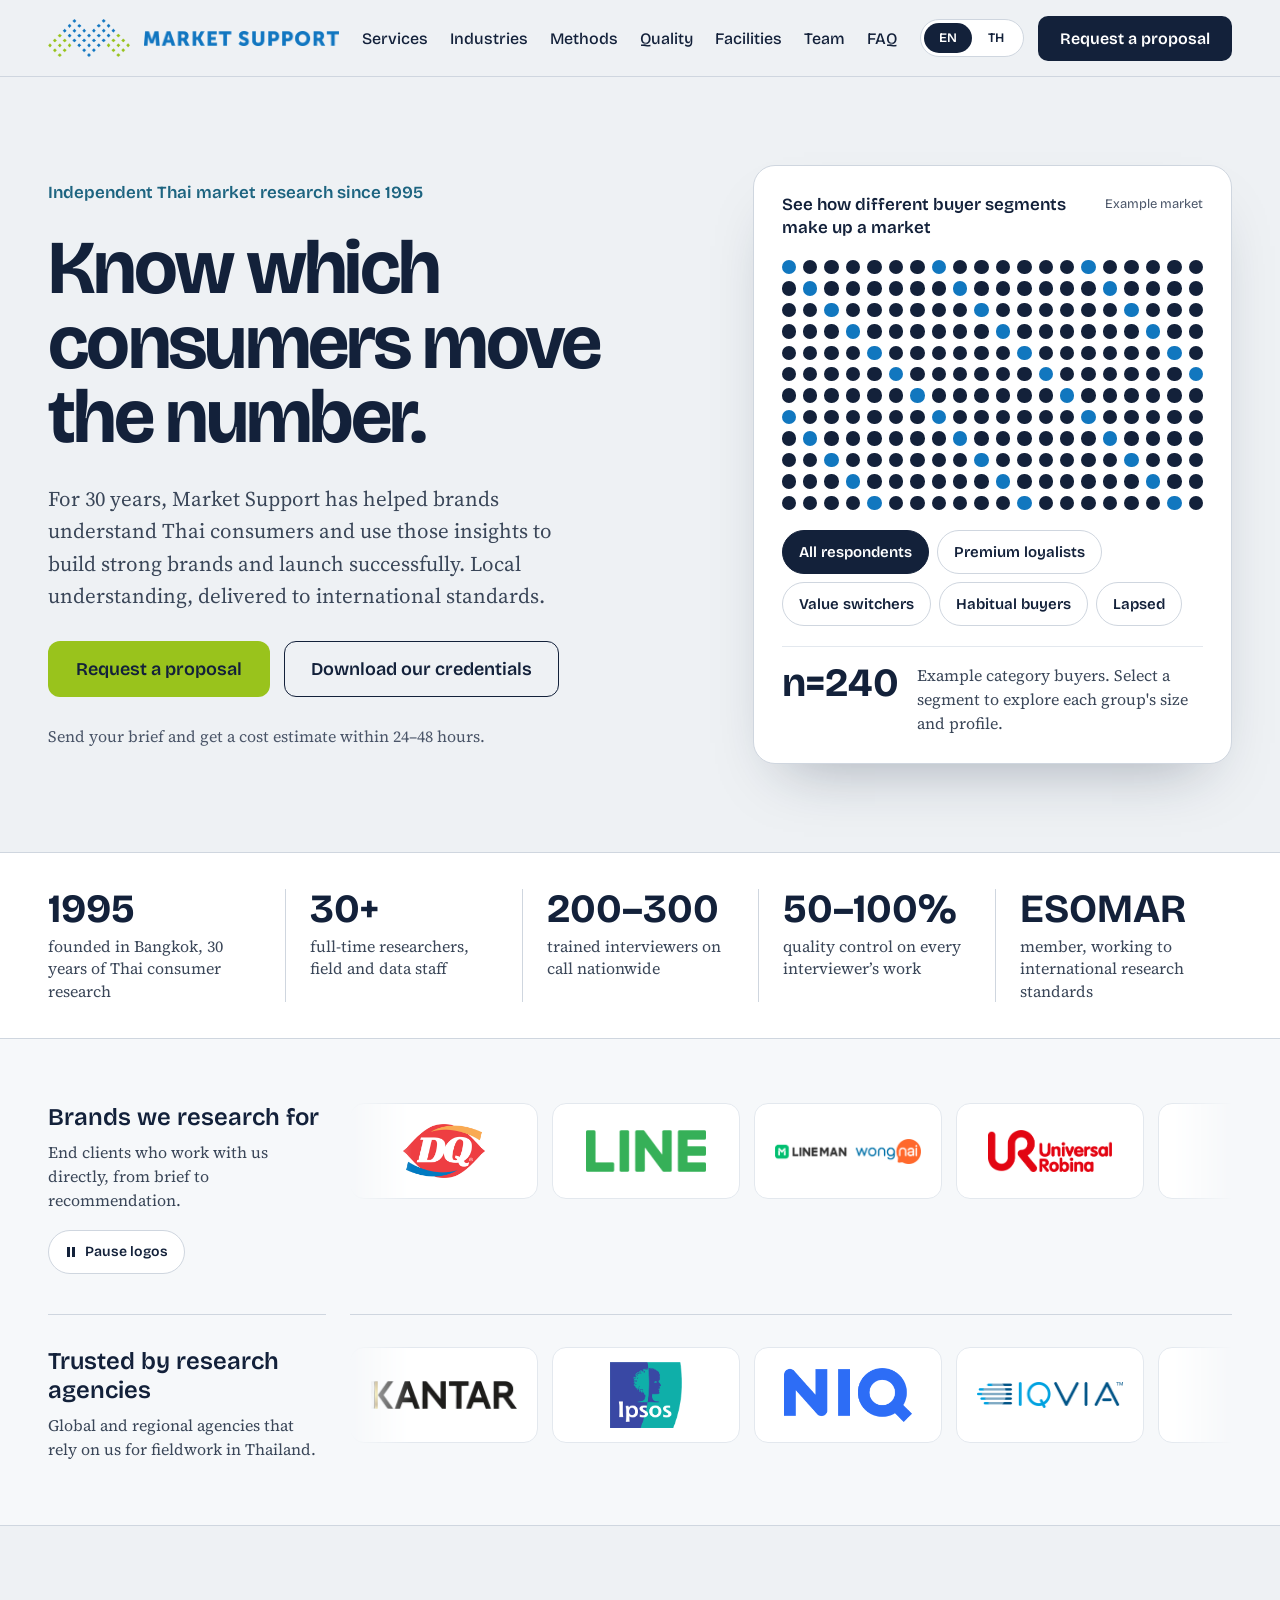
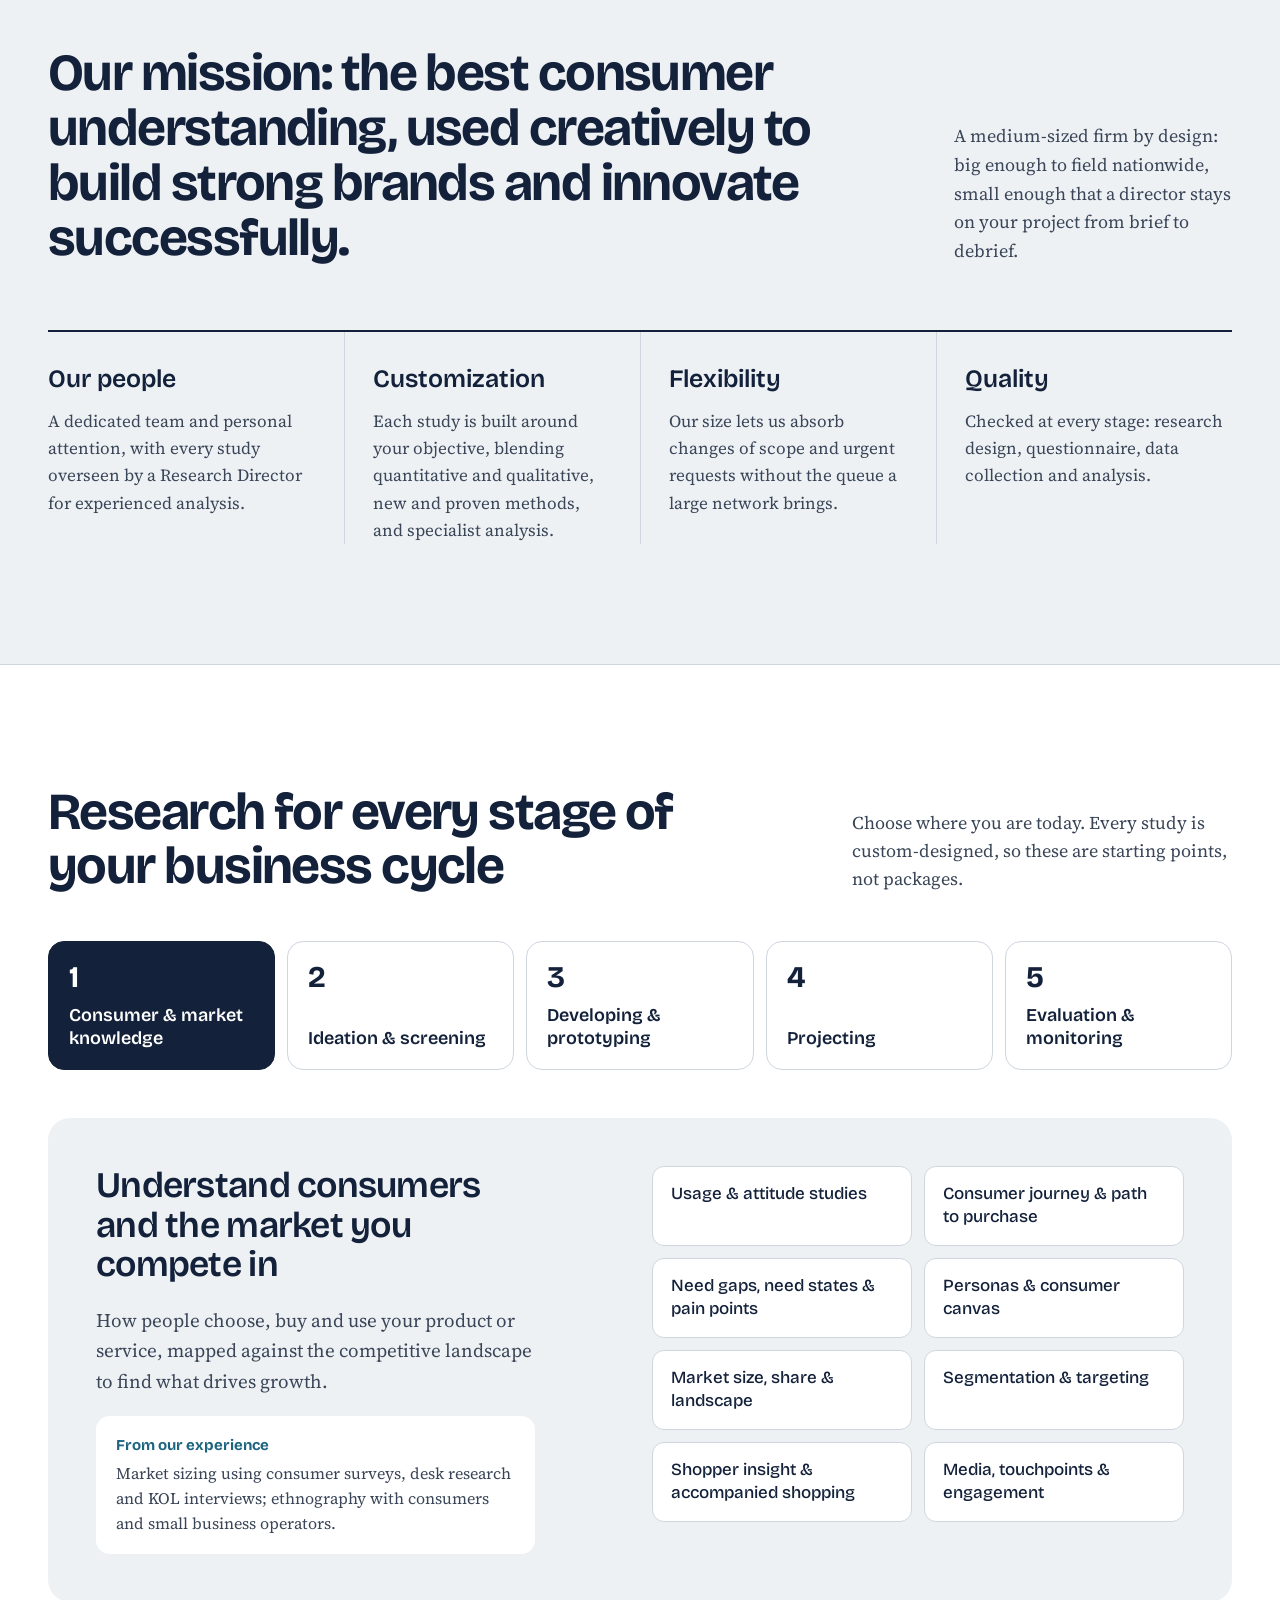
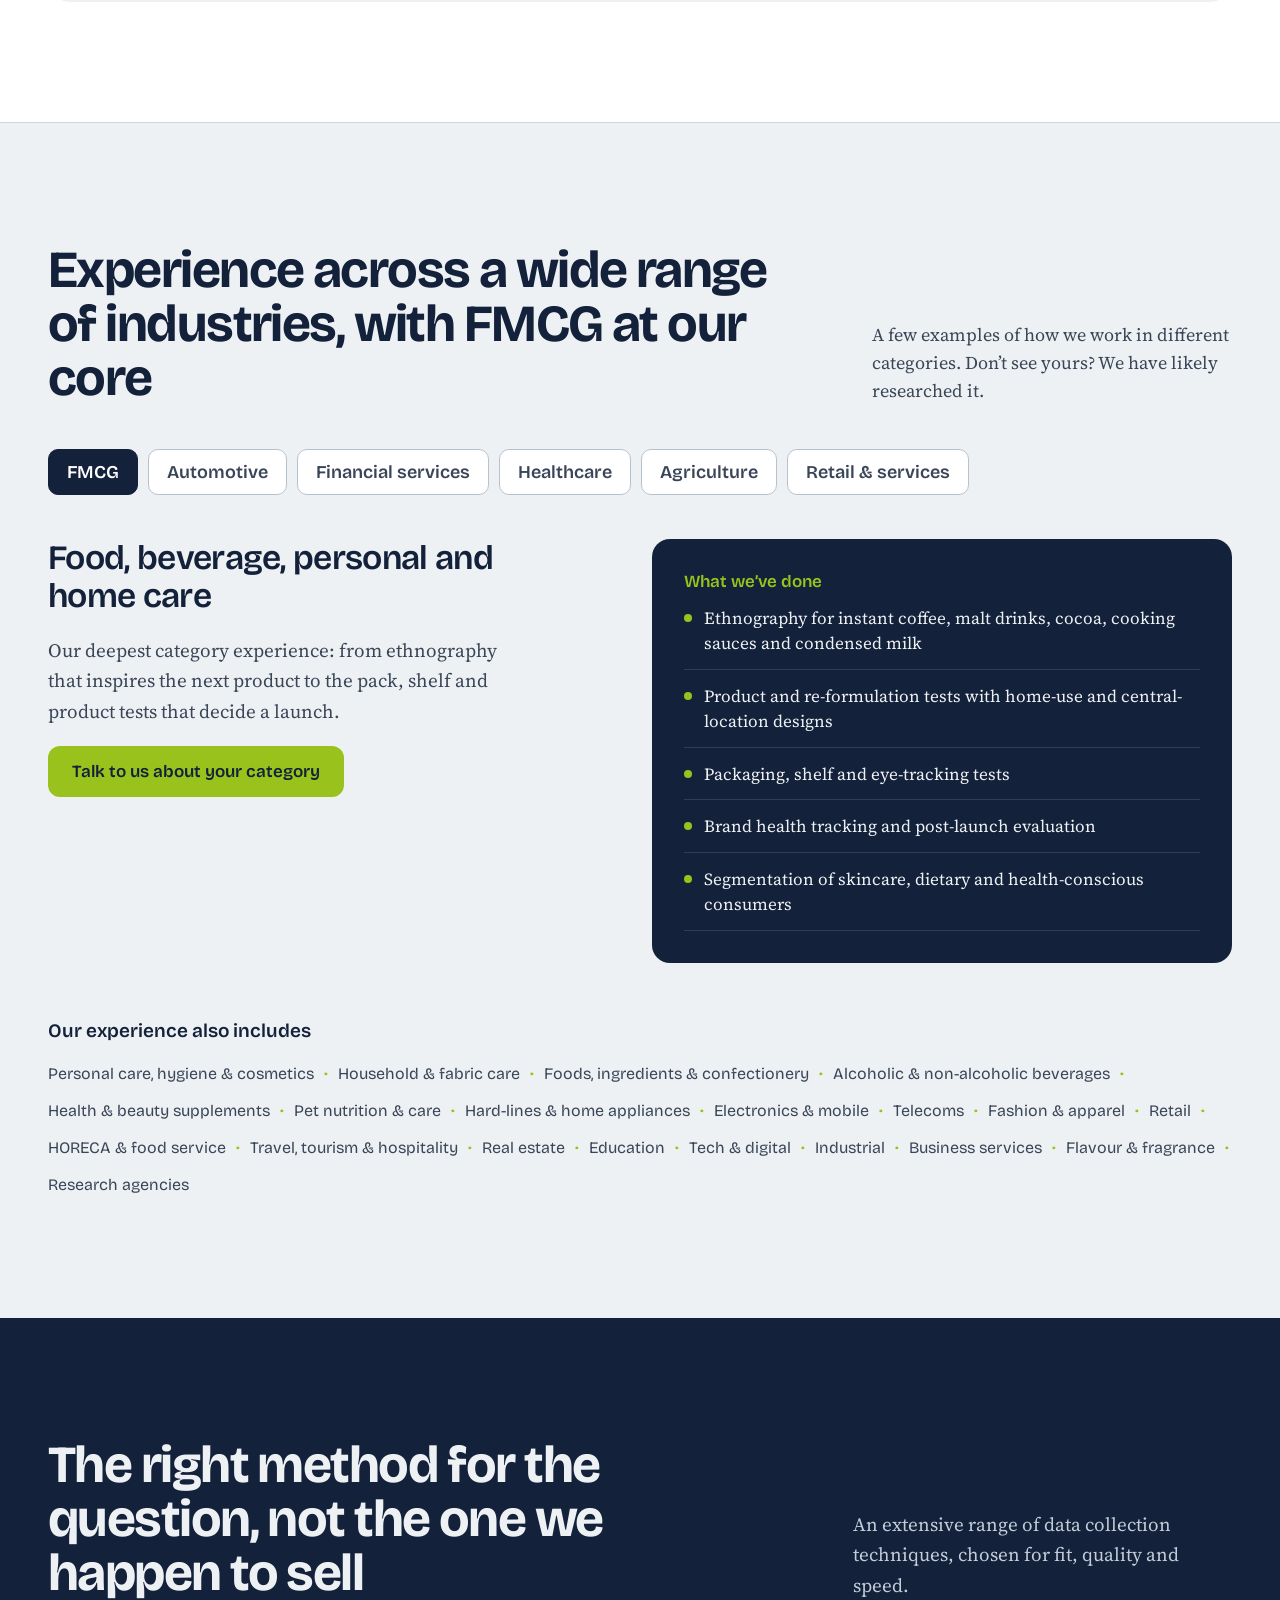
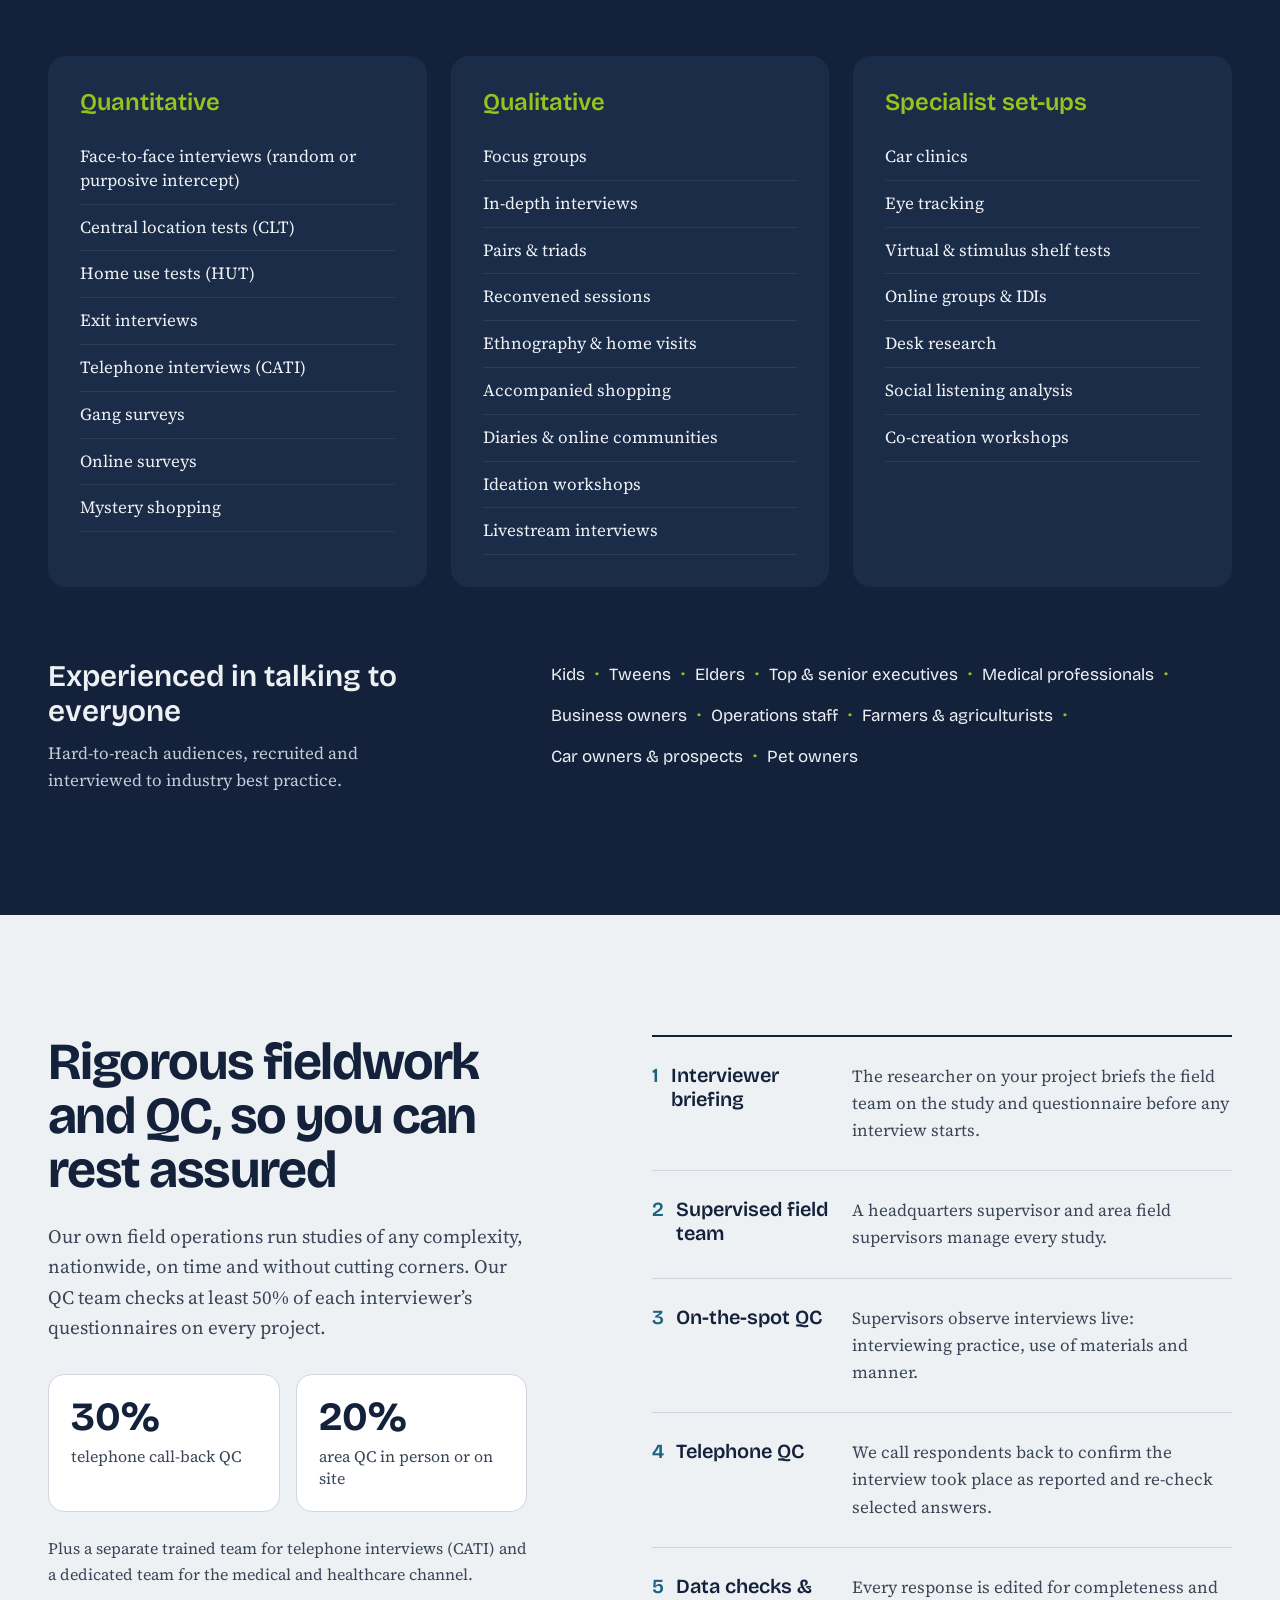
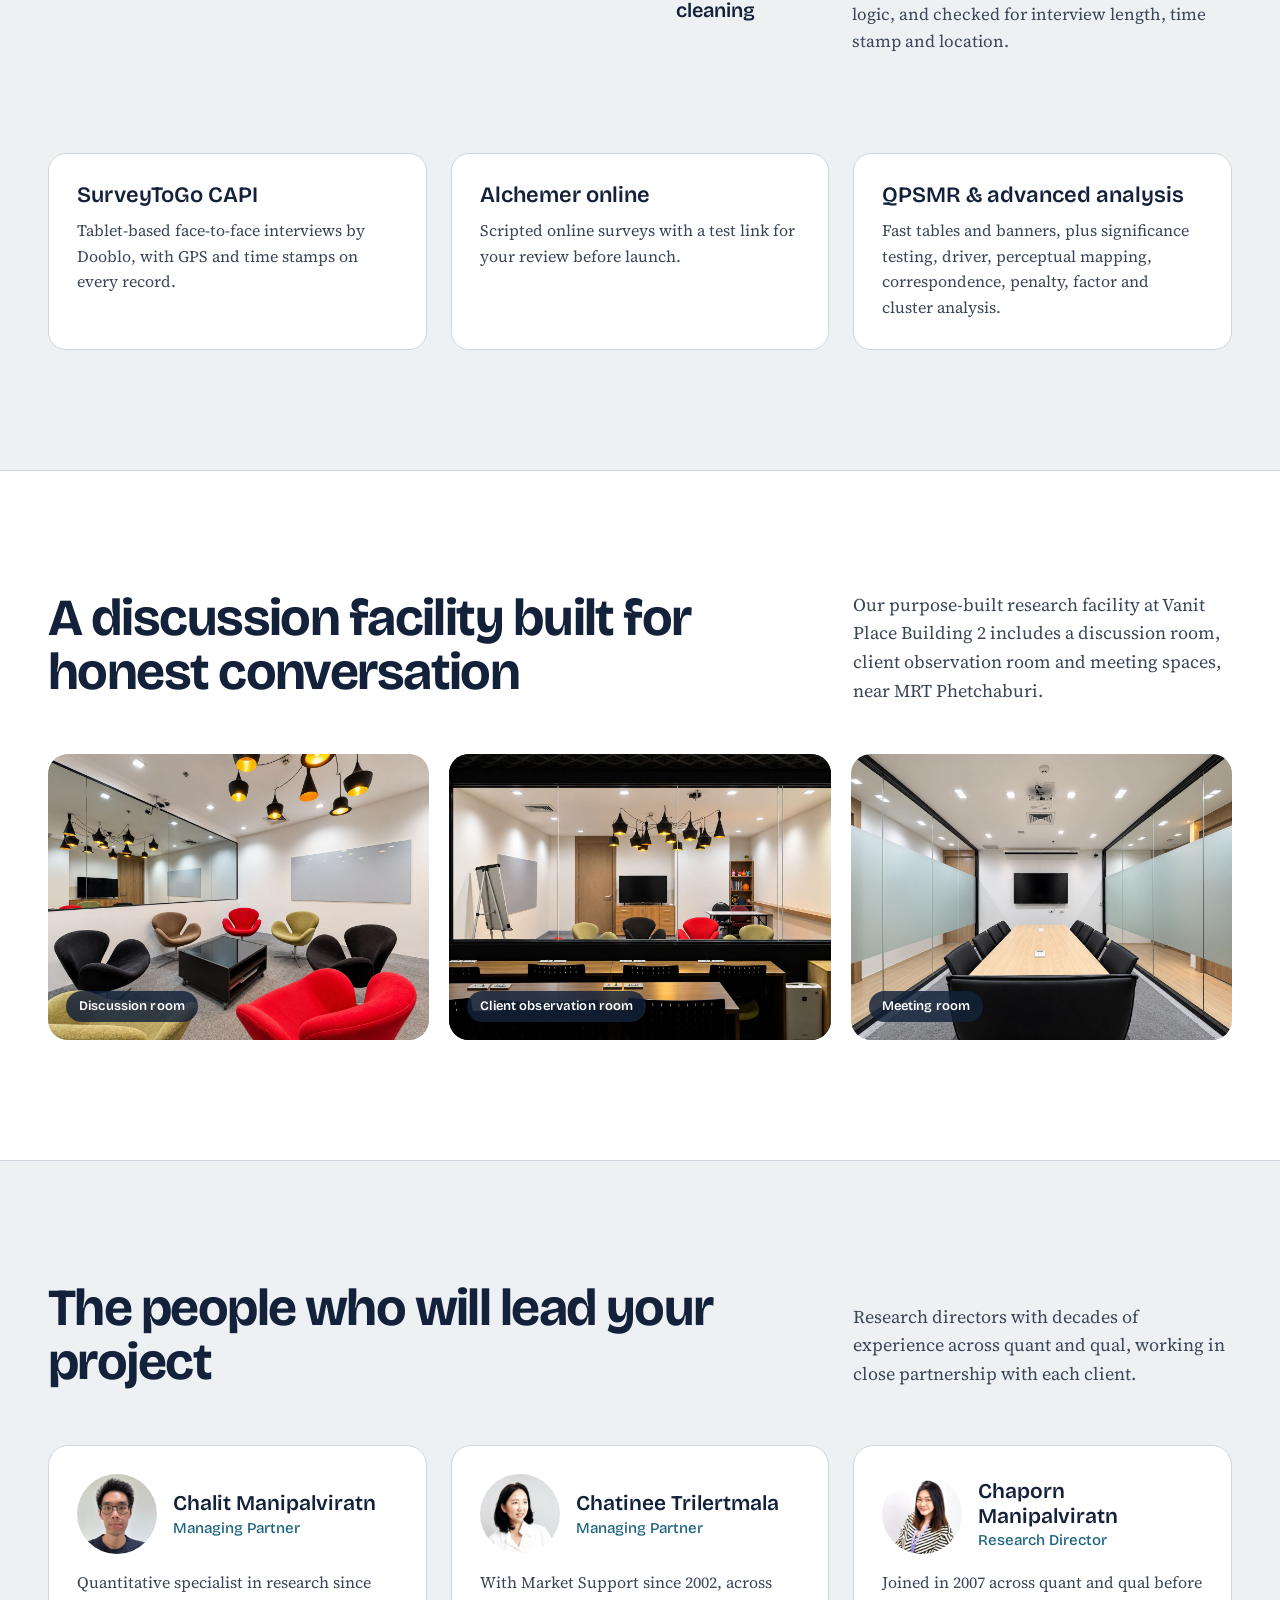
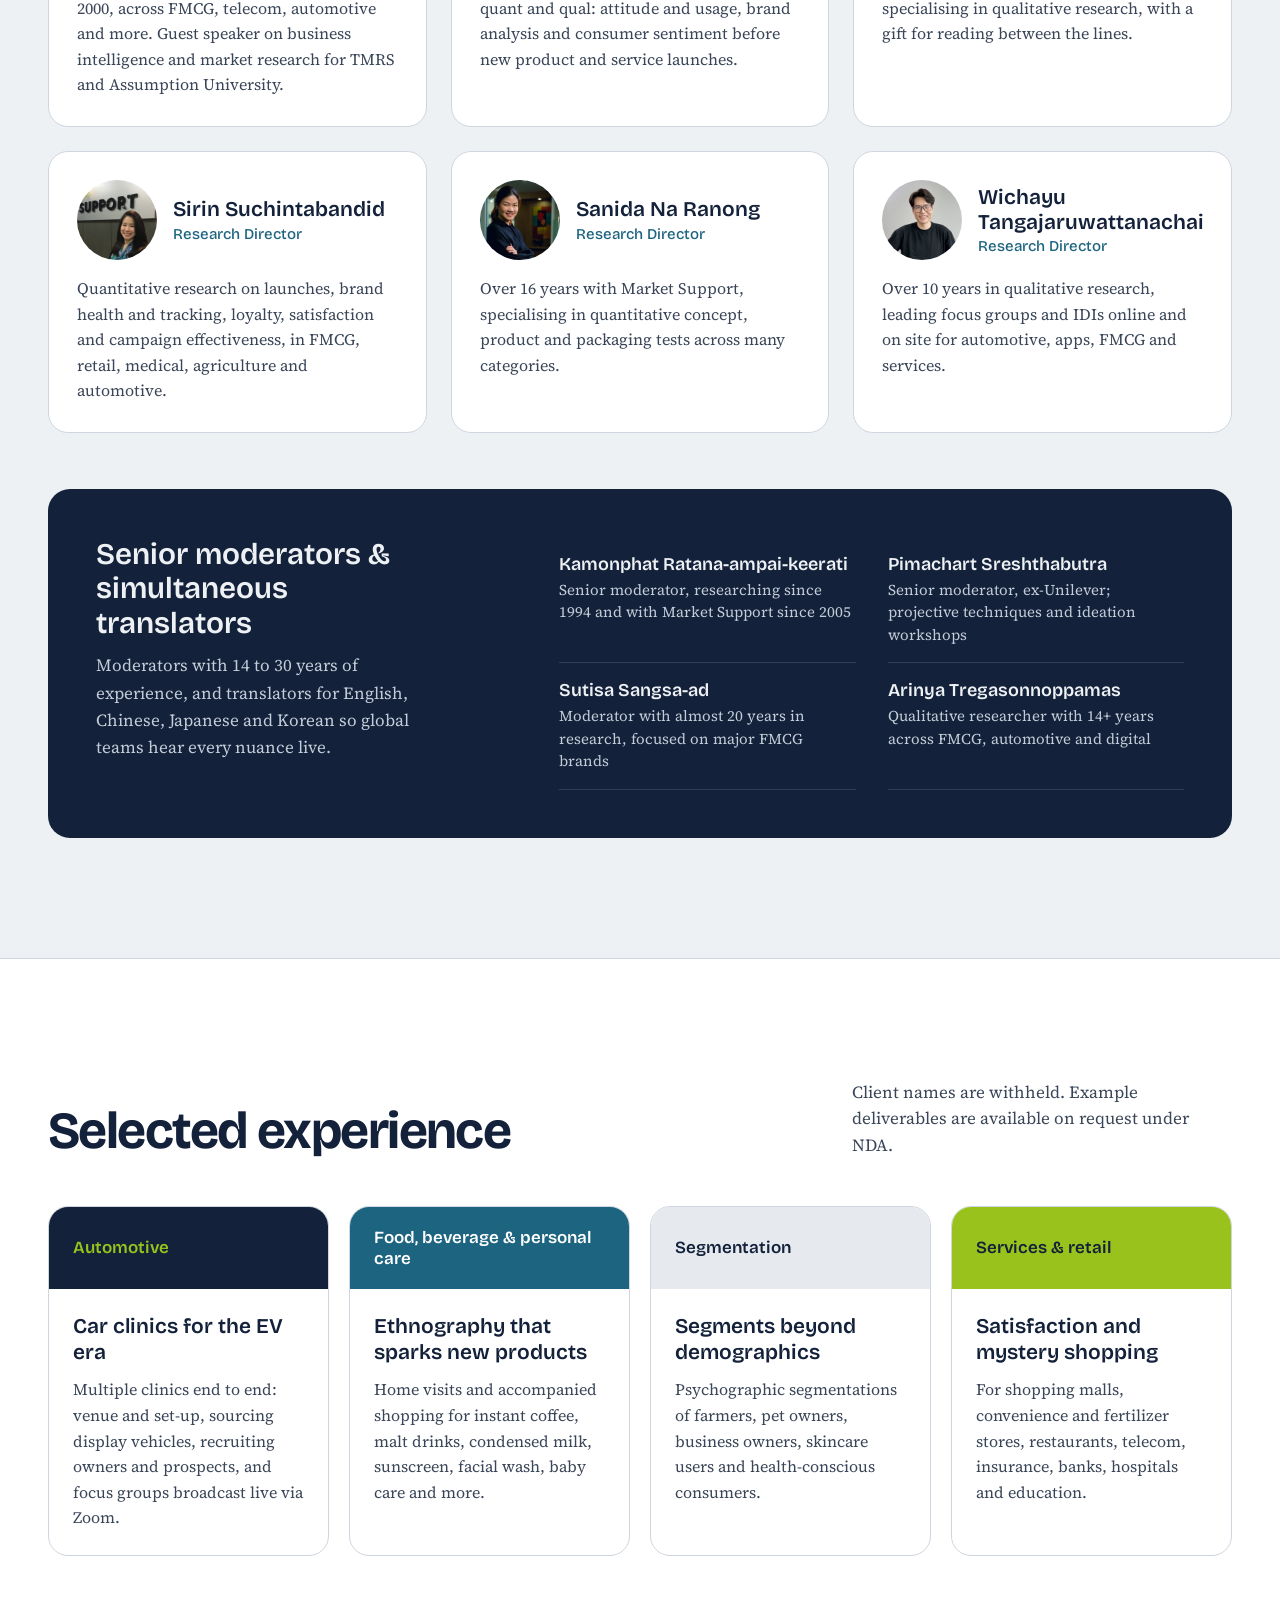
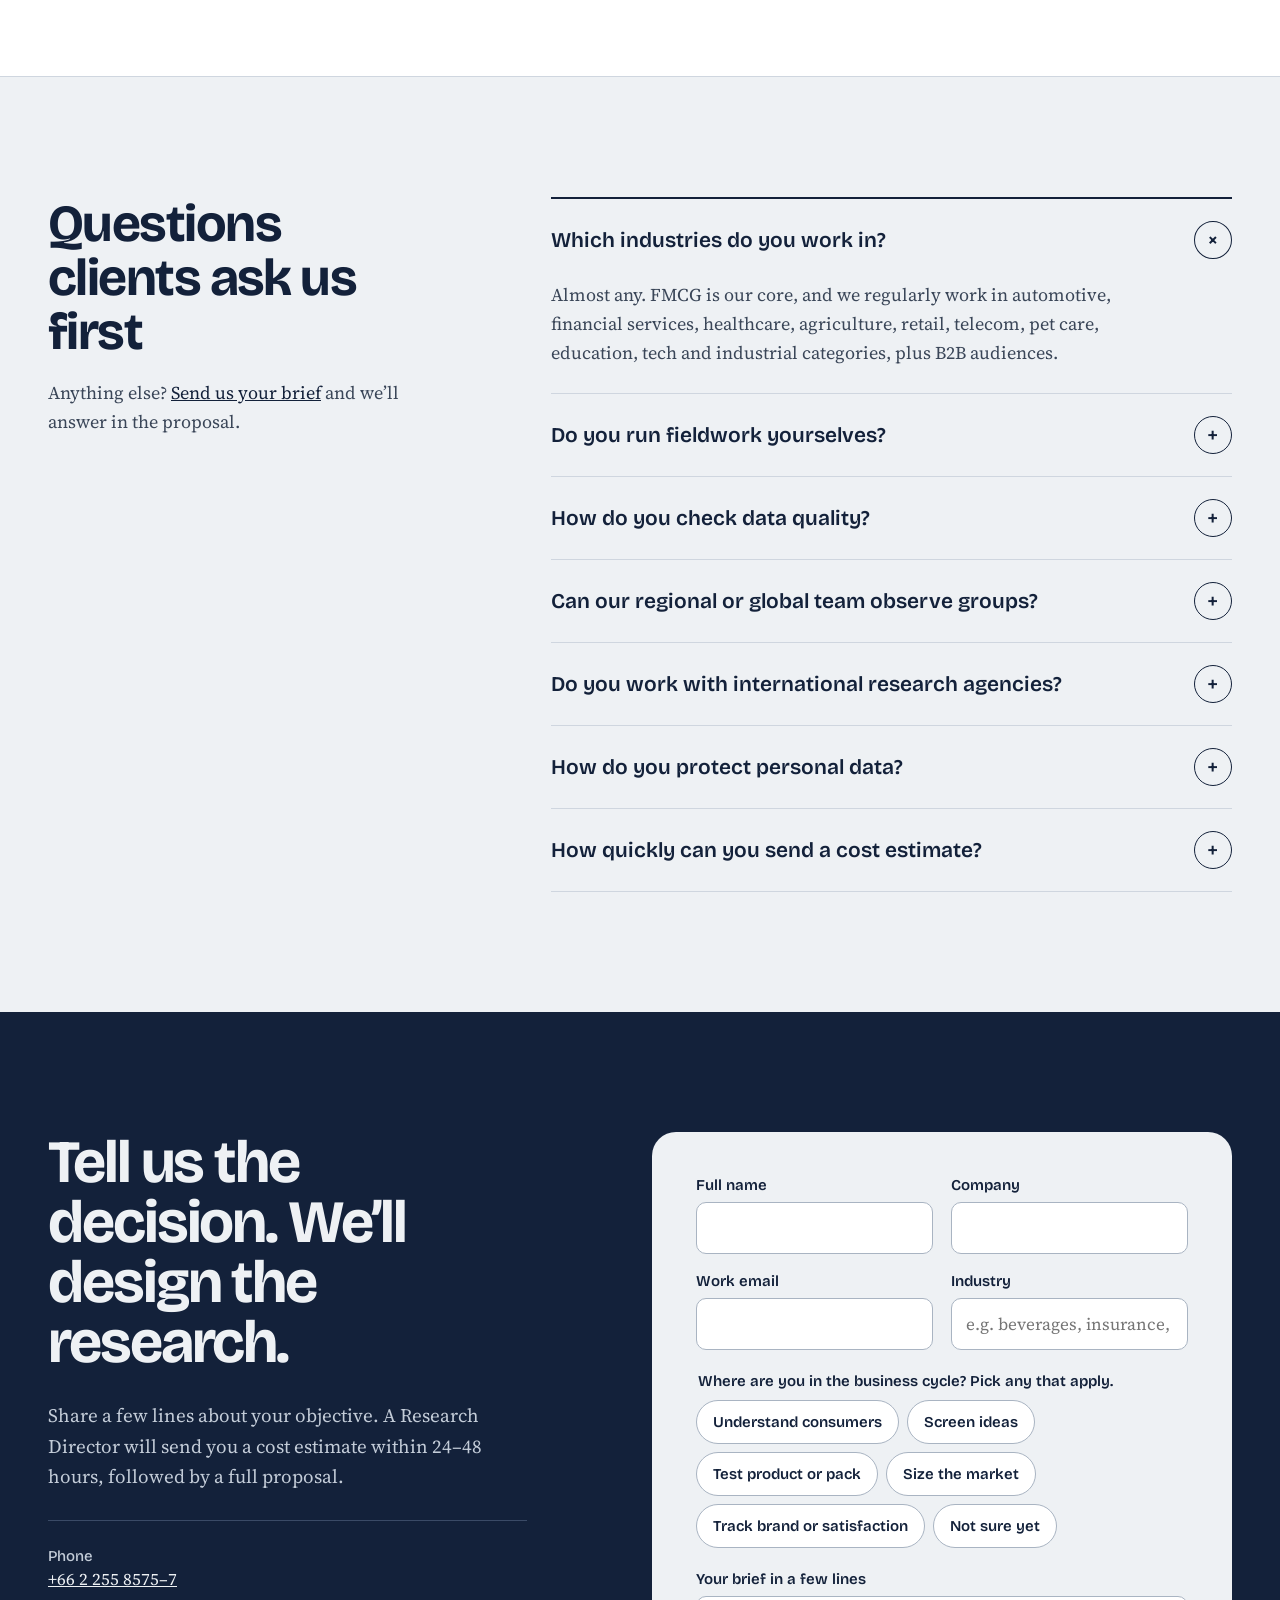
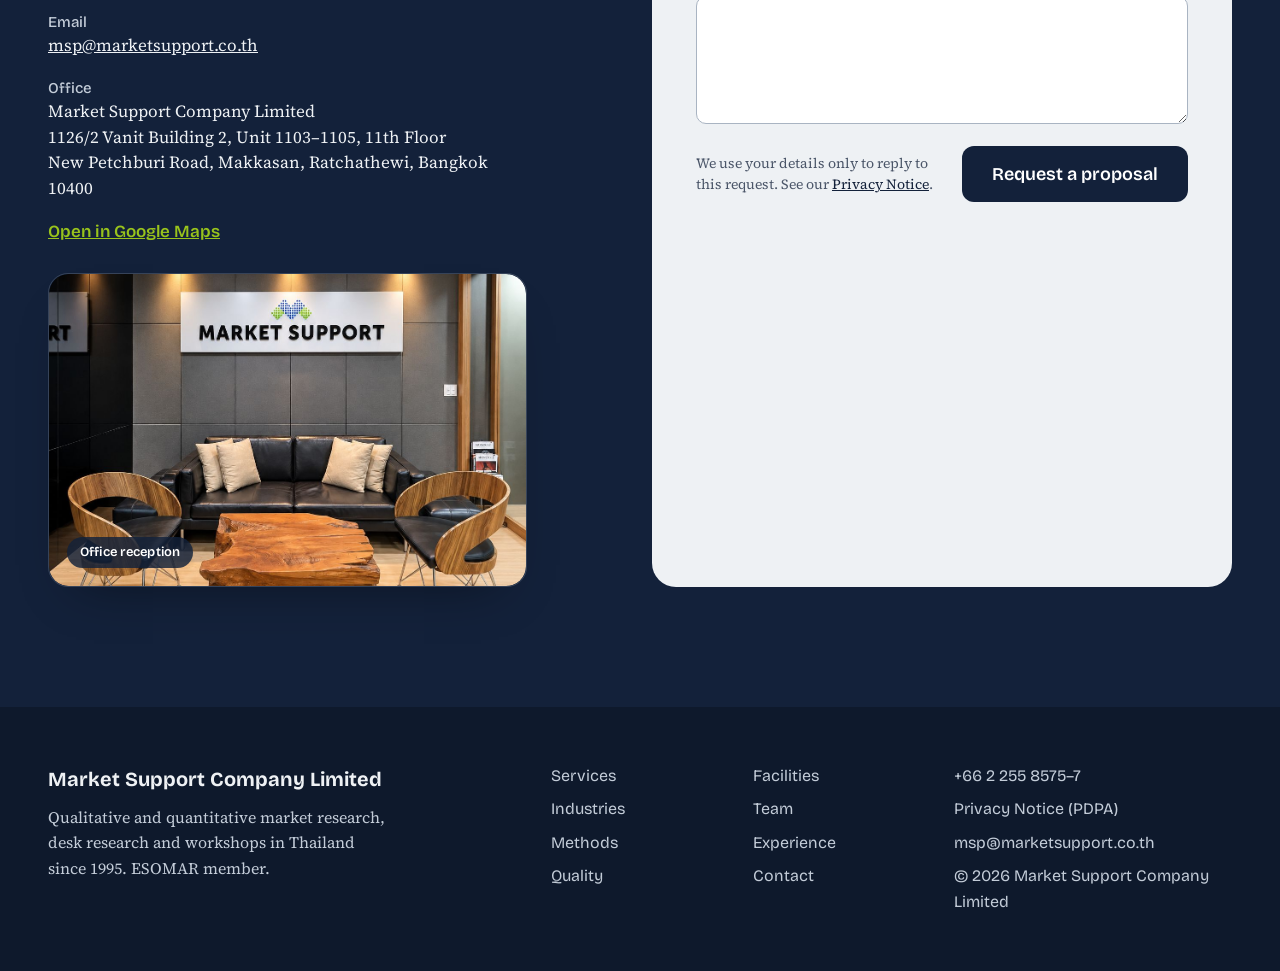
==== commit 34508395: "Add files via upload" ====
--- a/index.html
+++ b/index.html
@@ -1261,40 +1261,26 @@
 </div>
 <div class="facility-gallery">
 <figure class="facility-gallery-item">
-<div class="facility-gallery-image"><img loading="lazy" decoding="async" src="assets/img/facility-discussion-room.jpg" alt="Market Support discussion room with lounge chairs around a low table"><figcaption>Discussion room</figcaption></div>
-<div class="facility-mobile-description" style="display: flex; flex-direction: column; gap: 12px">
+<div class="facility-gallery-image"><img loading="lazy" decoding="async" src="assets/img/facility-discussion-room.jpg" alt="Market Support discussion room with lounge chairs around a low table"><figcaption style="position:absolute;left:18px;bottom:18px;margin:0;background:rgba(19,33,58,.82);color:#fff;padding:9px 13px;border-radius:999px;font-family:'Bricolage Grotesque',sans-serif;font-size:13px;line-height:1;font-weight:600;letter-spacing:.01em">Discussion room</figcaption></div>
+<div class="facility-mobile-description" style="display: flex; flex-direction: column; gap: 12px; margin-top: 20px">
 <h3 style="margin: 0; font-family: 'Bricolage Grotesque', sans-serif; font-size: 22px; font-weight: 600">In the room</h3>
 <p style="margin: 0; font-size: 17px; line-height: 1.6; color: #3A4658">Audio-visual recording in Thai and with simultaneous translation, a flat screen for TVCs and print ads, and a full kit of workshop and ice-breaker materials. Secure Wi-Fi, snacks and refreshments included.</p>
 </div>
 </figure>
 <figure class="facility-gallery-item facility-observation-item">
-<div class="facility-gallery-image"><img loading="lazy" decoding="async" src="assets/img/facility-observation-room.jpg" alt="Client observation room with desks facing the one-way viewing window into the discussion room"><figcaption>Client observation room</figcaption></div>
-<div class="facility-mobile-description" style="display: flex; flex-direction: column; gap: 12px">
+<div class="facility-gallery-image"><img loading="lazy" decoding="async" src="assets/img/facility-observation-room.jpg" alt="Client observation room with desks facing the one-way viewing window into the discussion room"><figcaption style="position:absolute;left:18px;bottom:18px;margin:0;background:rgba(19,33,58,.82);color:#fff;padding:9px 13px;border-radius:999px;font-family:'Bricolage Grotesque',sans-serif;font-size:13px;line-height:1;font-weight:600;letter-spacing:.01em">Client observation room</figcaption></div>
+<div class="facility-mobile-description" style="display: flex; flex-direction: column; gap: 12px; margin-top: 20px">
 <h3 style="margin: 0; font-family: 'Bricolage Grotesque', sans-serif; font-size: 22px; font-weight: 600">For observers</h3>
 <p style="margin: 0; font-size: 17px; line-height: 1.6; color: #3A4658">An observation room seating 10 with headsets, overflow viewing on screen in our meeting room, and remote viewing online for teams abroad.</p>
 </div>
 </figure>
 <figure class="facility-gallery-item">
-<div class="facility-gallery-image"><img loading="lazy" decoding="async" src="assets/img/facility-meeting-room.jpg" alt="Market Support meeting room with conference table and display screen"><figcaption>Meeting room</figcaption></div>
-<div class="facility-mobile-description" style="display: flex; flex-direction: column; gap: 12px">
+<div class="facility-gallery-image"><img loading="lazy" decoding="async" src="assets/img/facility-meeting-room.jpg" alt="Market Support meeting room with conference table and display screen"><figcaption style="position:absolute;left:18px;bottom:18px;margin:0;background:rgba(19,33,58,.82);color:#fff;padding:9px 13px;border-radius:999px;font-family:'Bricolage Grotesque',sans-serif;font-size:13px;line-height:1;font-weight:600;letter-spacing:.01em">Meeting room</figcaption></div>
+<div class="facility-mobile-description" style="display: flex; flex-direction: column; gap: 12px; margin-top: 20px">
 <h3 style="margin: 0; font-family: 'Bricolage Grotesque', sans-serif; font-size: 22px; font-weight: 600">For larger client teams</h3>
 <p style="margin: 0; font-size: 17px; line-height: 1.6; color: #3A4658">Our meeting room provides additional space for larger client teams to attend live sessions at our facility, with the discussion room streamed via Zoom for convenient real-time viewing.</p>
 </div>
 </figure>
-</div>
-<div class="facility-descriptions-desktop" style="display: grid; grid-template-columns: repeat(3, minmax(0, 1fr)); gap: 40px">
-<div style="display: flex; flex-direction: column; gap: 12px">
-<h3 style="margin: 0; font-family: 'Bricolage Grotesque', sans-serif; font-size: 22px; font-weight: 600">In the room</h3>
-<p style="margin: 0; font-size: 17px; line-height: 1.6; color: #3A4658">Audio-visual recording in Thai and with simultaneous translation, a flat screen for TVCs and print ads, and a full kit of workshop and ice-breaker materials. Secure Wi-Fi, snacks and refreshments included.</p>
-</div>
-<div style="display: flex; flex-direction: column; gap: 12px">
-<h3 style="margin: 0; font-family: 'Bricolage Grotesque', sans-serif; font-size: 22px; font-weight: 600">For observers</h3>
-<p style="margin: 0; font-size: 17px; line-height: 1.6; color: #3A4658">An observation room seating 10 with headsets, overflow viewing on screen in our meeting room, and remote viewing online for teams abroad.</p>
-</div>
-<div style="display: flex; flex-direction: column; gap: 12px">
-<h3 style="margin: 0; font-family: 'Bricolage Grotesque', sans-serif; font-size: 22px; font-weight: 600">For larger client teams</h3>
-<p style="margin: 0; font-size: 17px; line-height: 1.6; color: #3A4658">Our meeting room provides additional space for larger client teams to attend live sessions at our facility, with the discussion room streamed via Zoom for convenient real-time viewing.</p>
-</div>
 </div>
 </div>
 </section>
--- a/assets/css/home.css
+++ b/assets/css/home.css
@@ -145,12 +145,15 @@
 /* ---------- v2.3 facilities editorial gallery ---------- */
 #facilities .facility-gallery{display:grid;grid-template-columns:repeat(3,minmax(0,1fr));gap:20px;align-items:start}
 #facilities .facility-gallery-item{margin:0;min-width:0}
-#facilities .facility-gallery-image{width:100%;aspect-ratio:4/3;border-radius:20px;overflow:hidden;background:#EEF1F4}
+#facilities .facility-gallery-image{position:relative;width:100%;aspect-ratio:4/3;border-radius:20px;overflow:hidden;background:#EEF1F4}
 #facilities .facility-gallery-image img{display:block;width:100%;height:100%;object-fit:cover;object-position:center}
 #facilities .facility-observation-item .facility-gallery-image img{object-fit:contain;object-position:center;background:#111}
-#facilities .facility-gallery-item figcaption{margin-top:12px;font-family:'Bricolage Grotesque',sans-serif;font-size:17px;line-height:1.3;font-weight:600;color:#13213A}
+#facilities .facility-gallery-item figcaption{position:absolute;left:18px;bottom:18px;margin:0;background:rgba(19,33,58,.82);color:#fff;padding:9px 13px;border-radius:999px;font-family:'Bricolage Grotesque',sans-serif;font-size:13px;line-height:1;font-weight:600;letter-spacing:.01em}
+#facilities .facility-mobile-description{display:none !important}
 @media (max-width:600px){
-  #facilities .facility-gallery{grid-template-columns:1fr;gap:28px}
+  #facilities .facility-gallery{grid-template-columns:1fr;gap:36px}
   #facilities .facility-gallery-image{aspect-ratio:4/3;border-radius:18px}
-  #facilities .facility-gallery-item figcaption{margin-top:10px;font-size:17px}
+  #facilities .facility-gallery-item figcaption{left:12px;bottom:12px;font-size:12px;padding:7px 11px}
+  #facilities .facility-mobile-description{display:flex !important;margin-top:20px}
+  #facilities .facility-descriptions-desktop{display:none !important}
 }
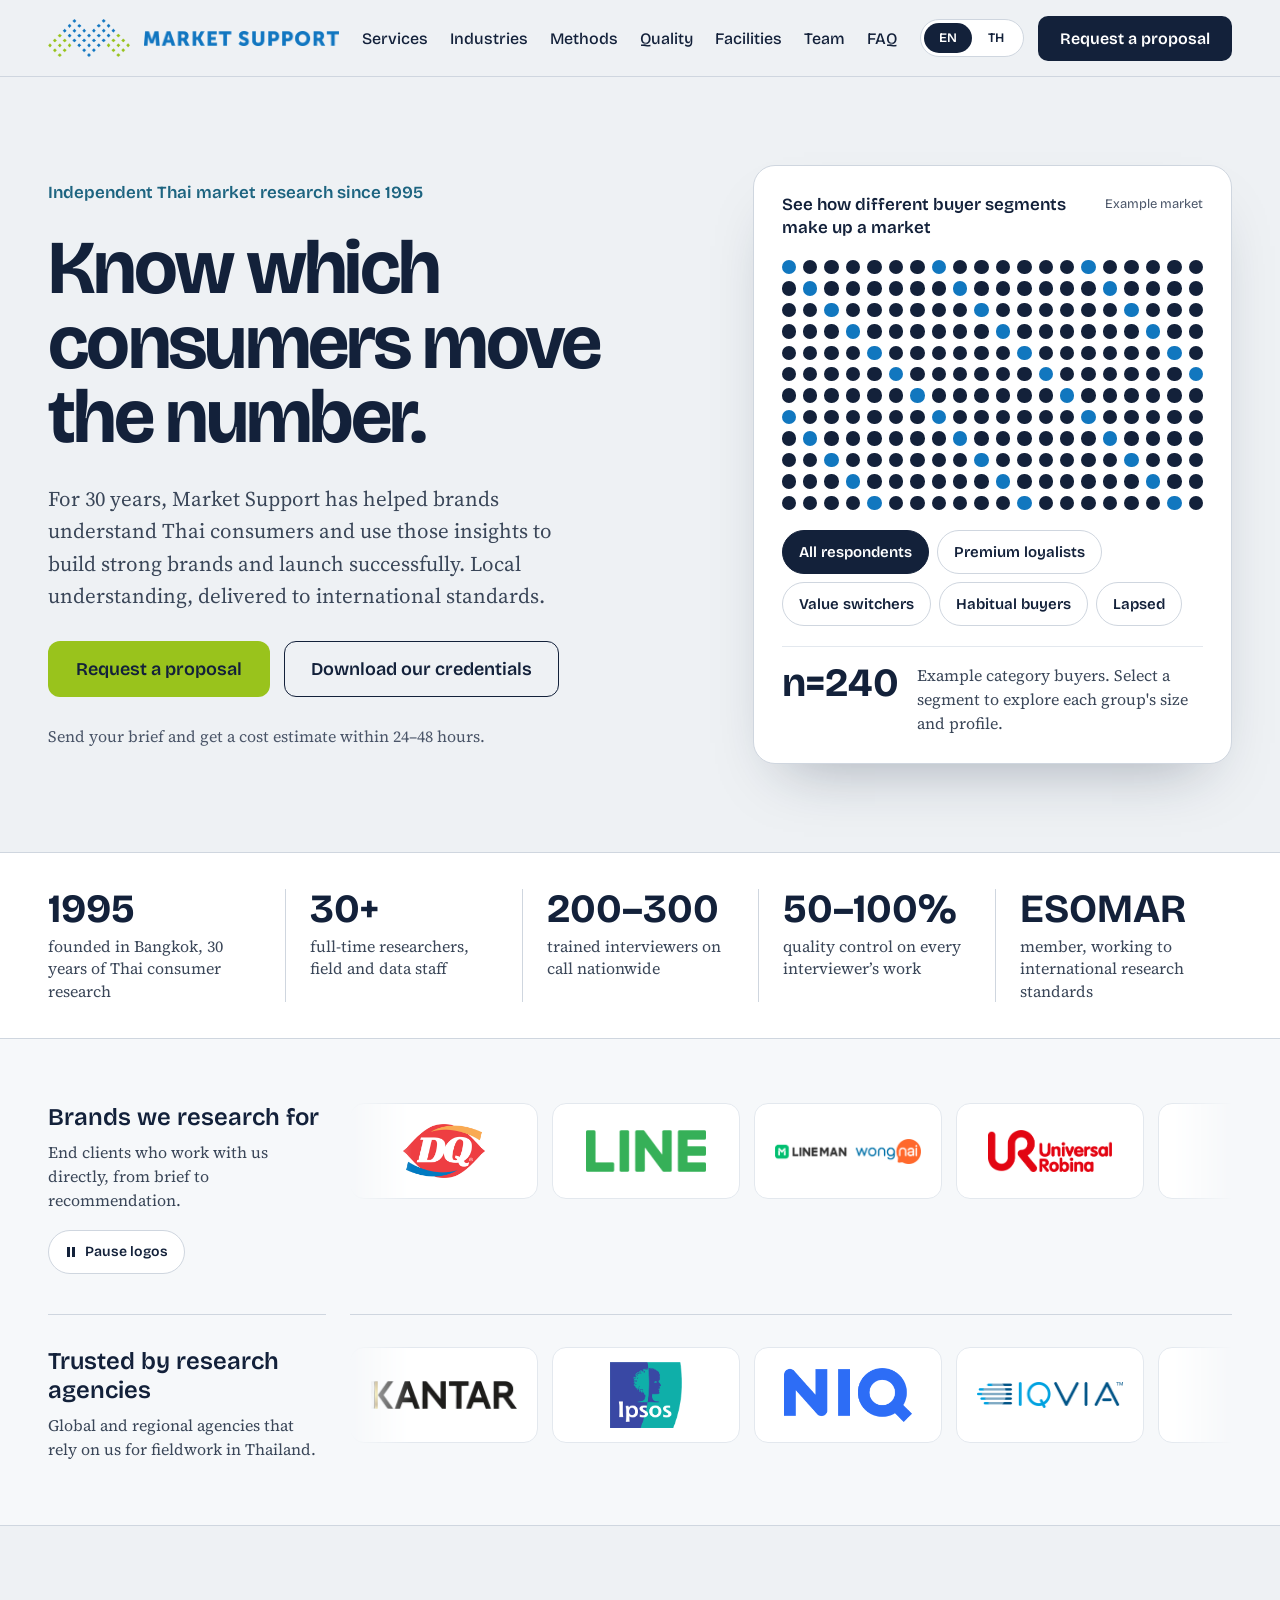
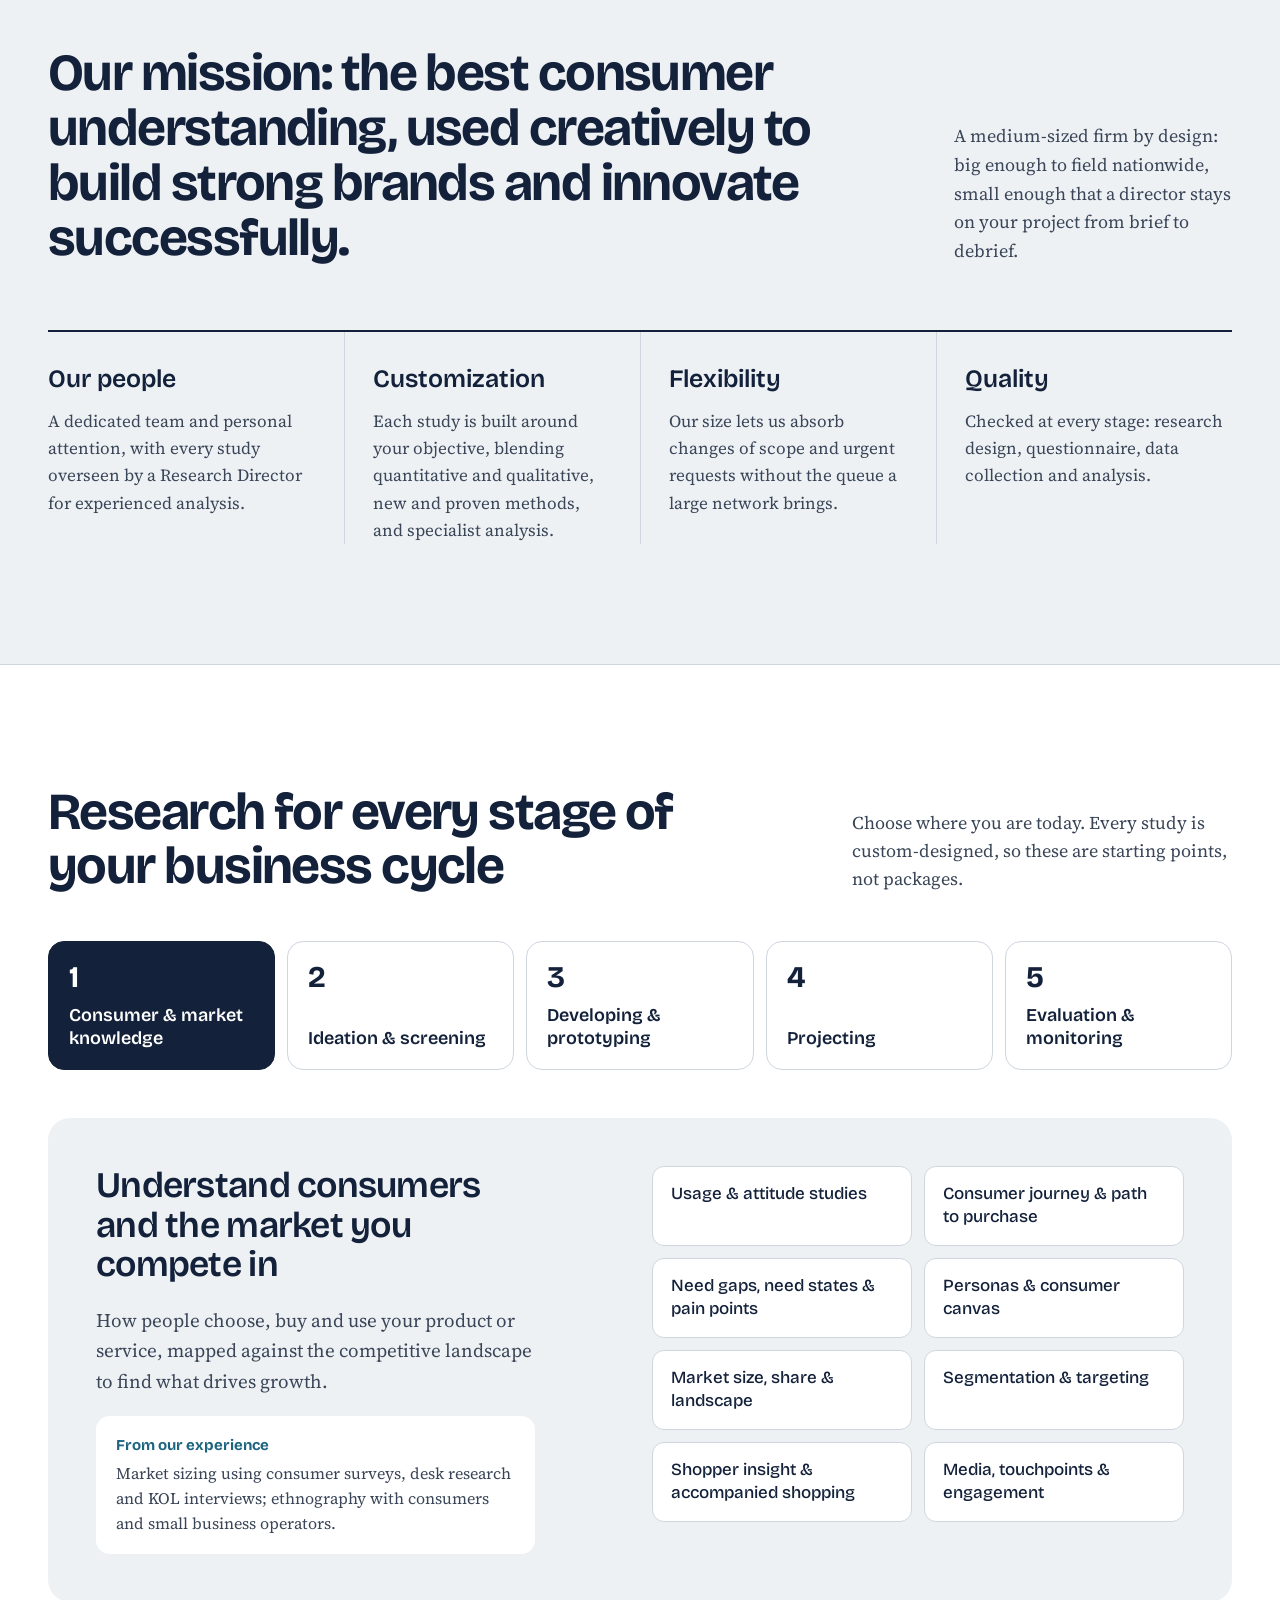
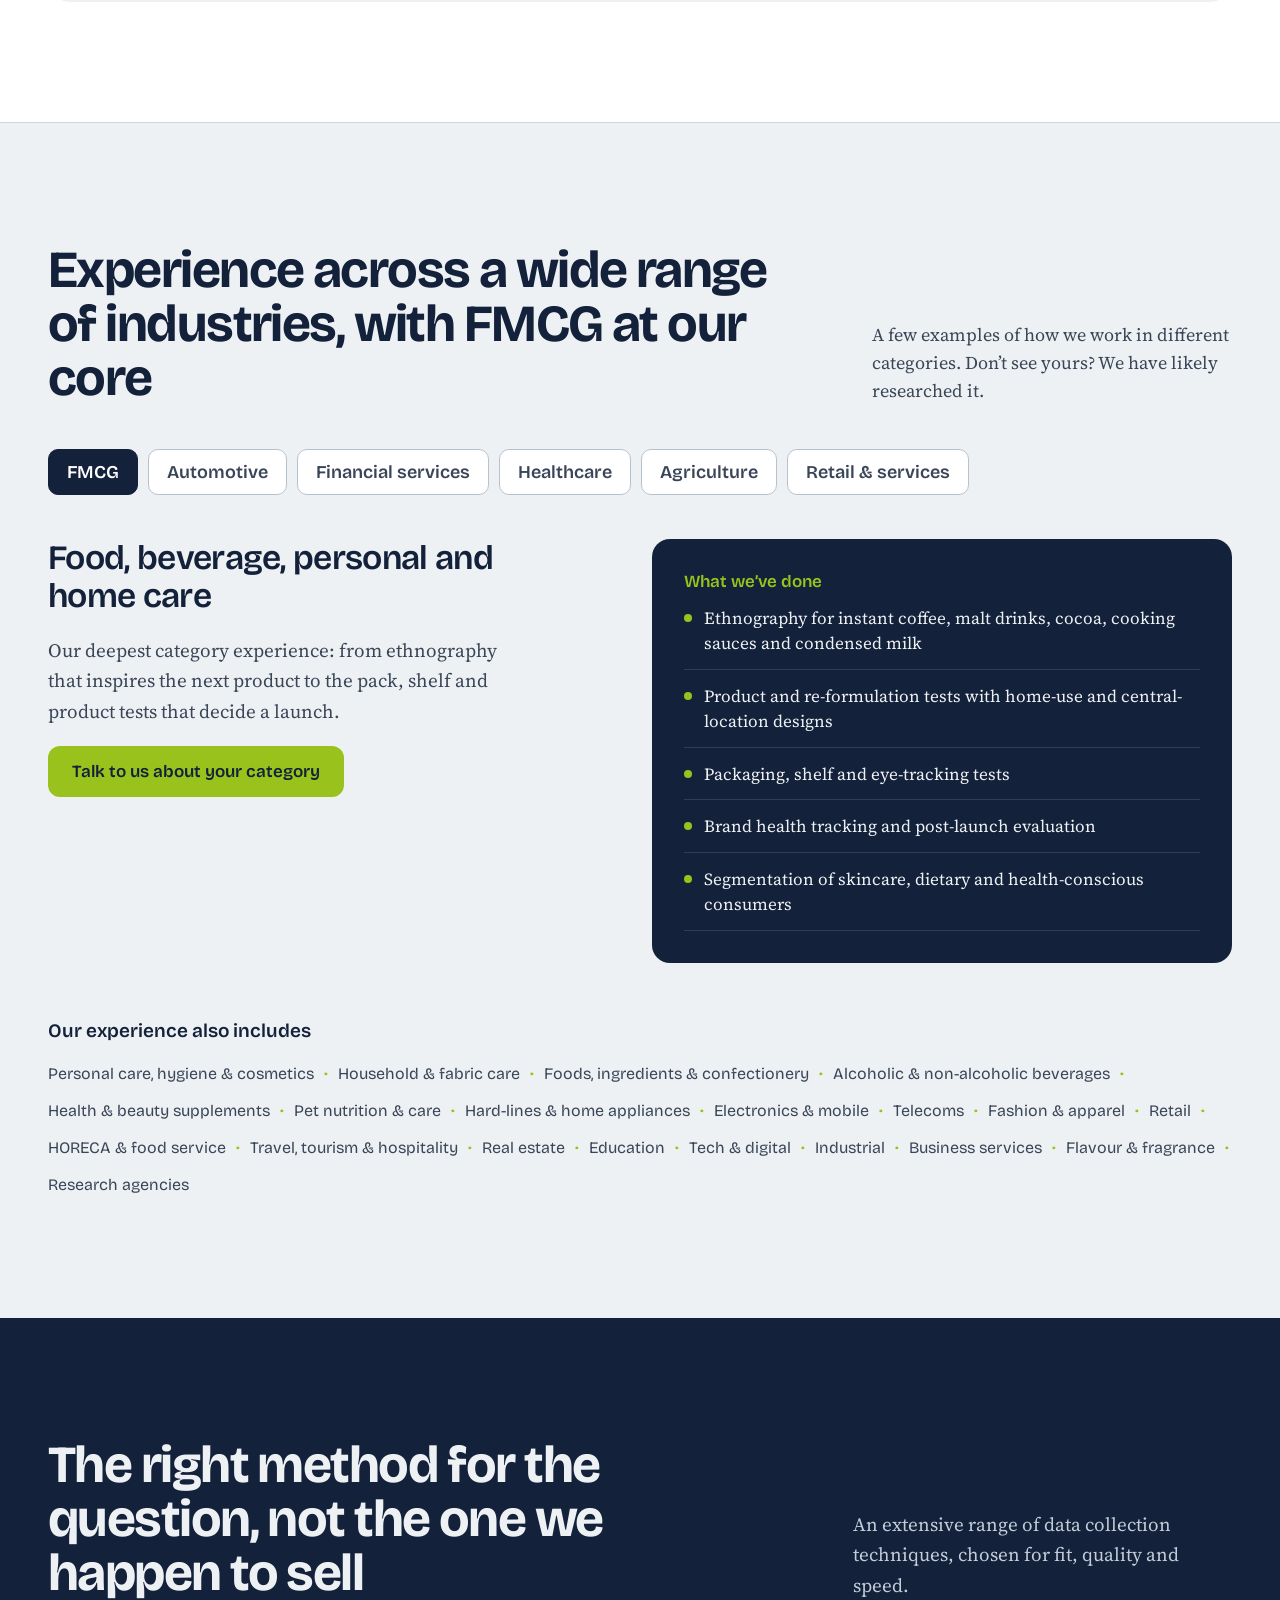
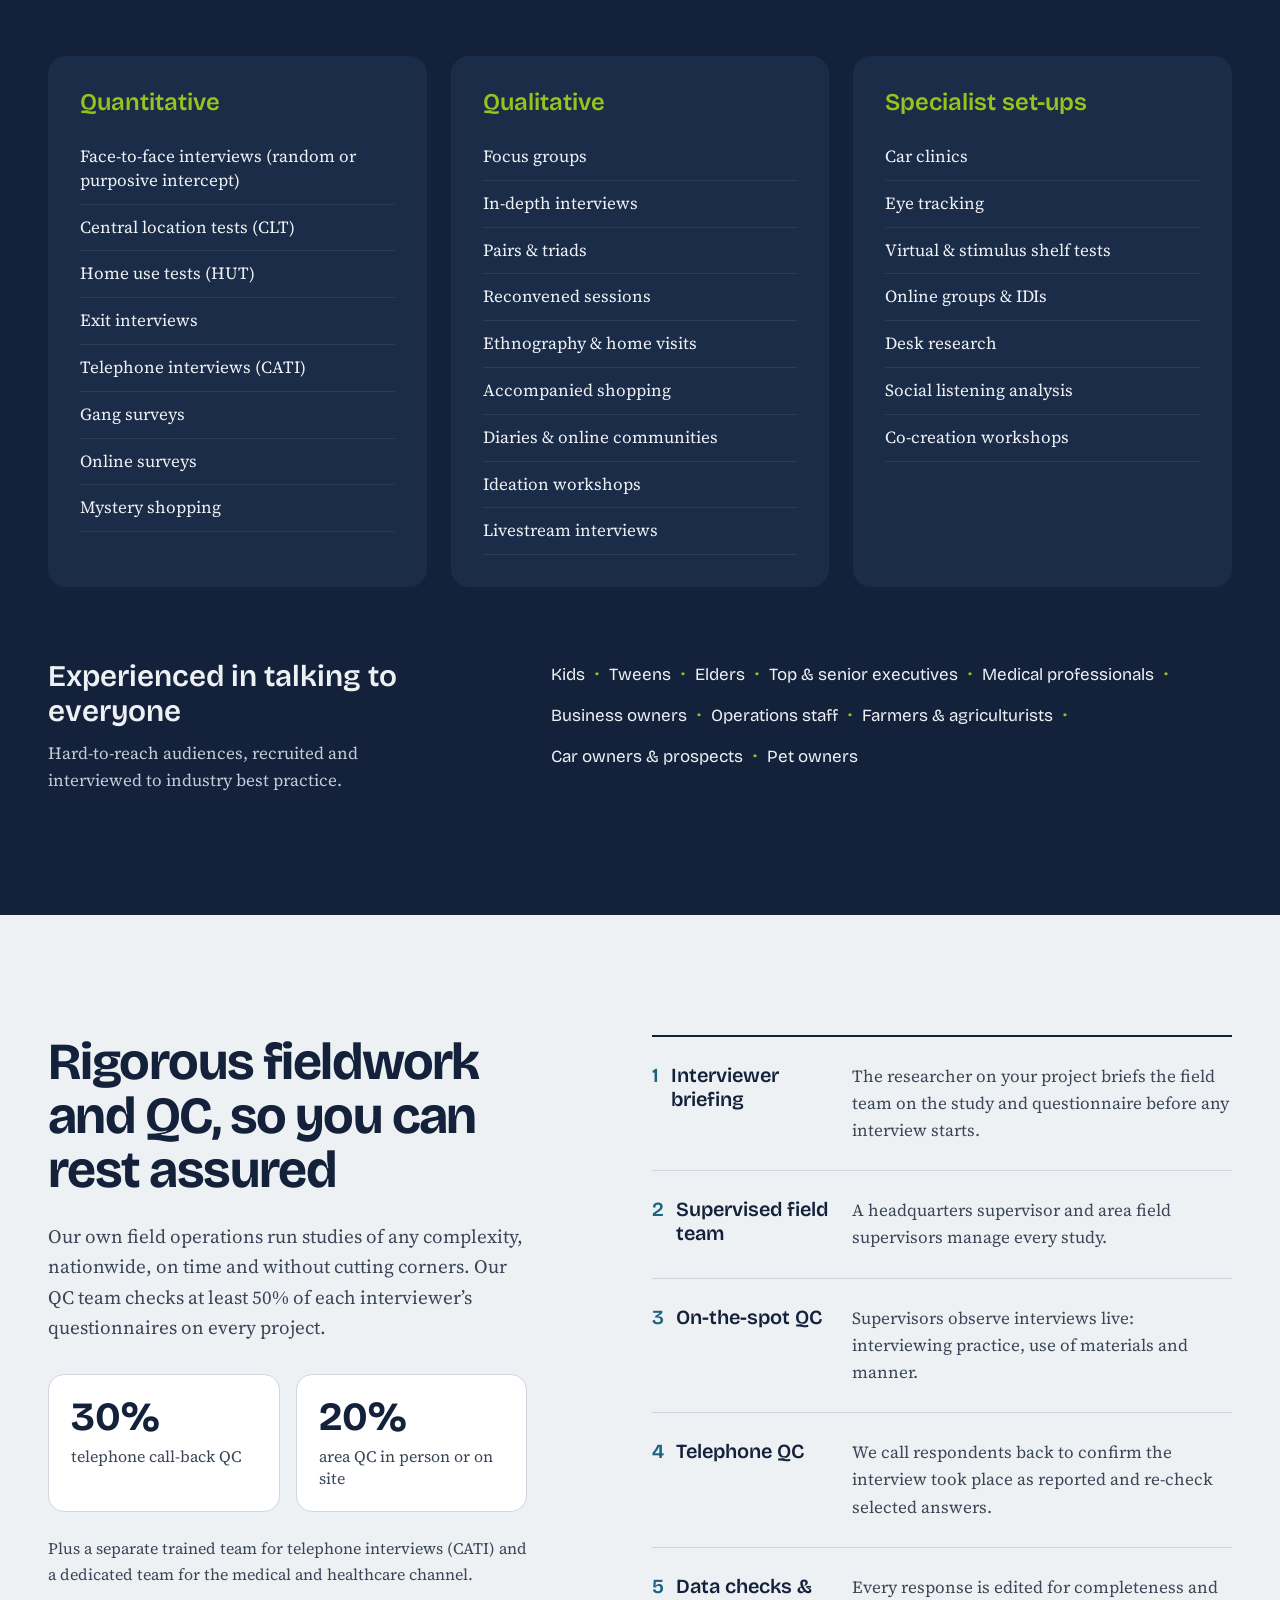
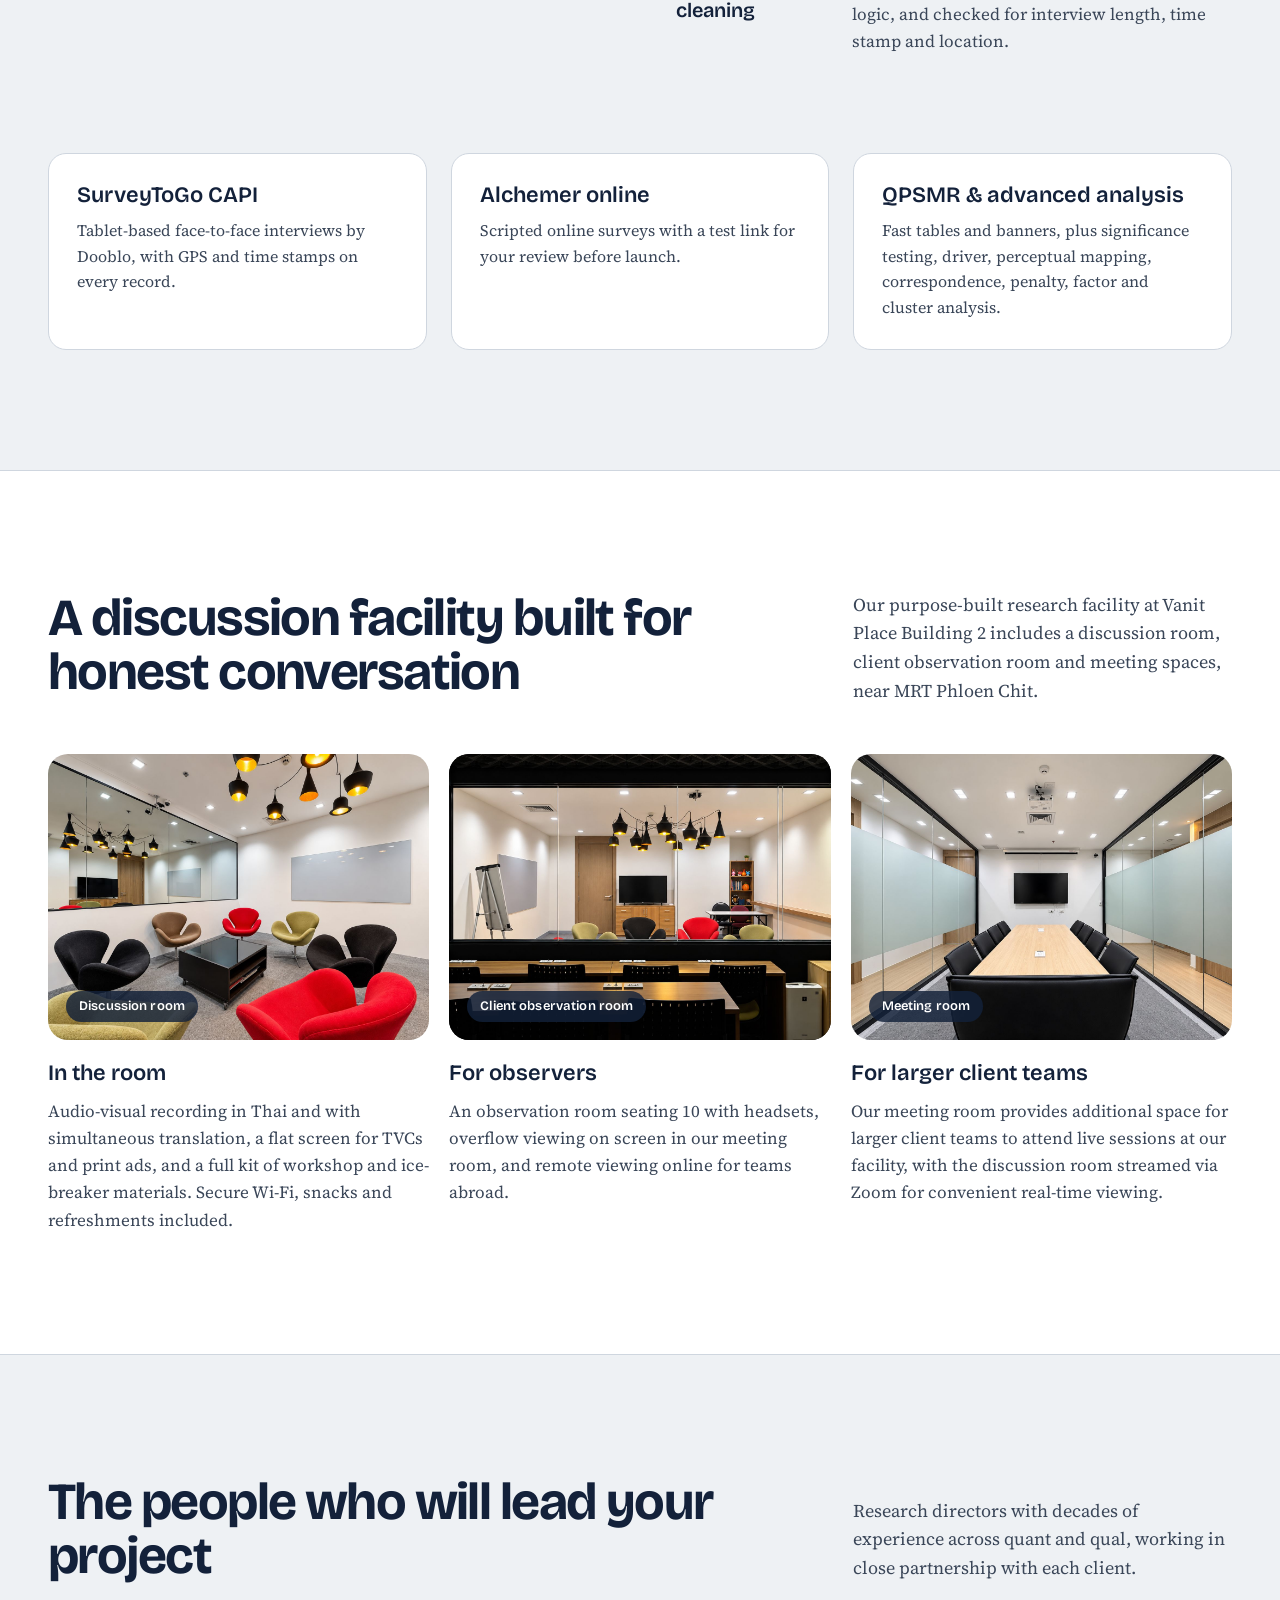
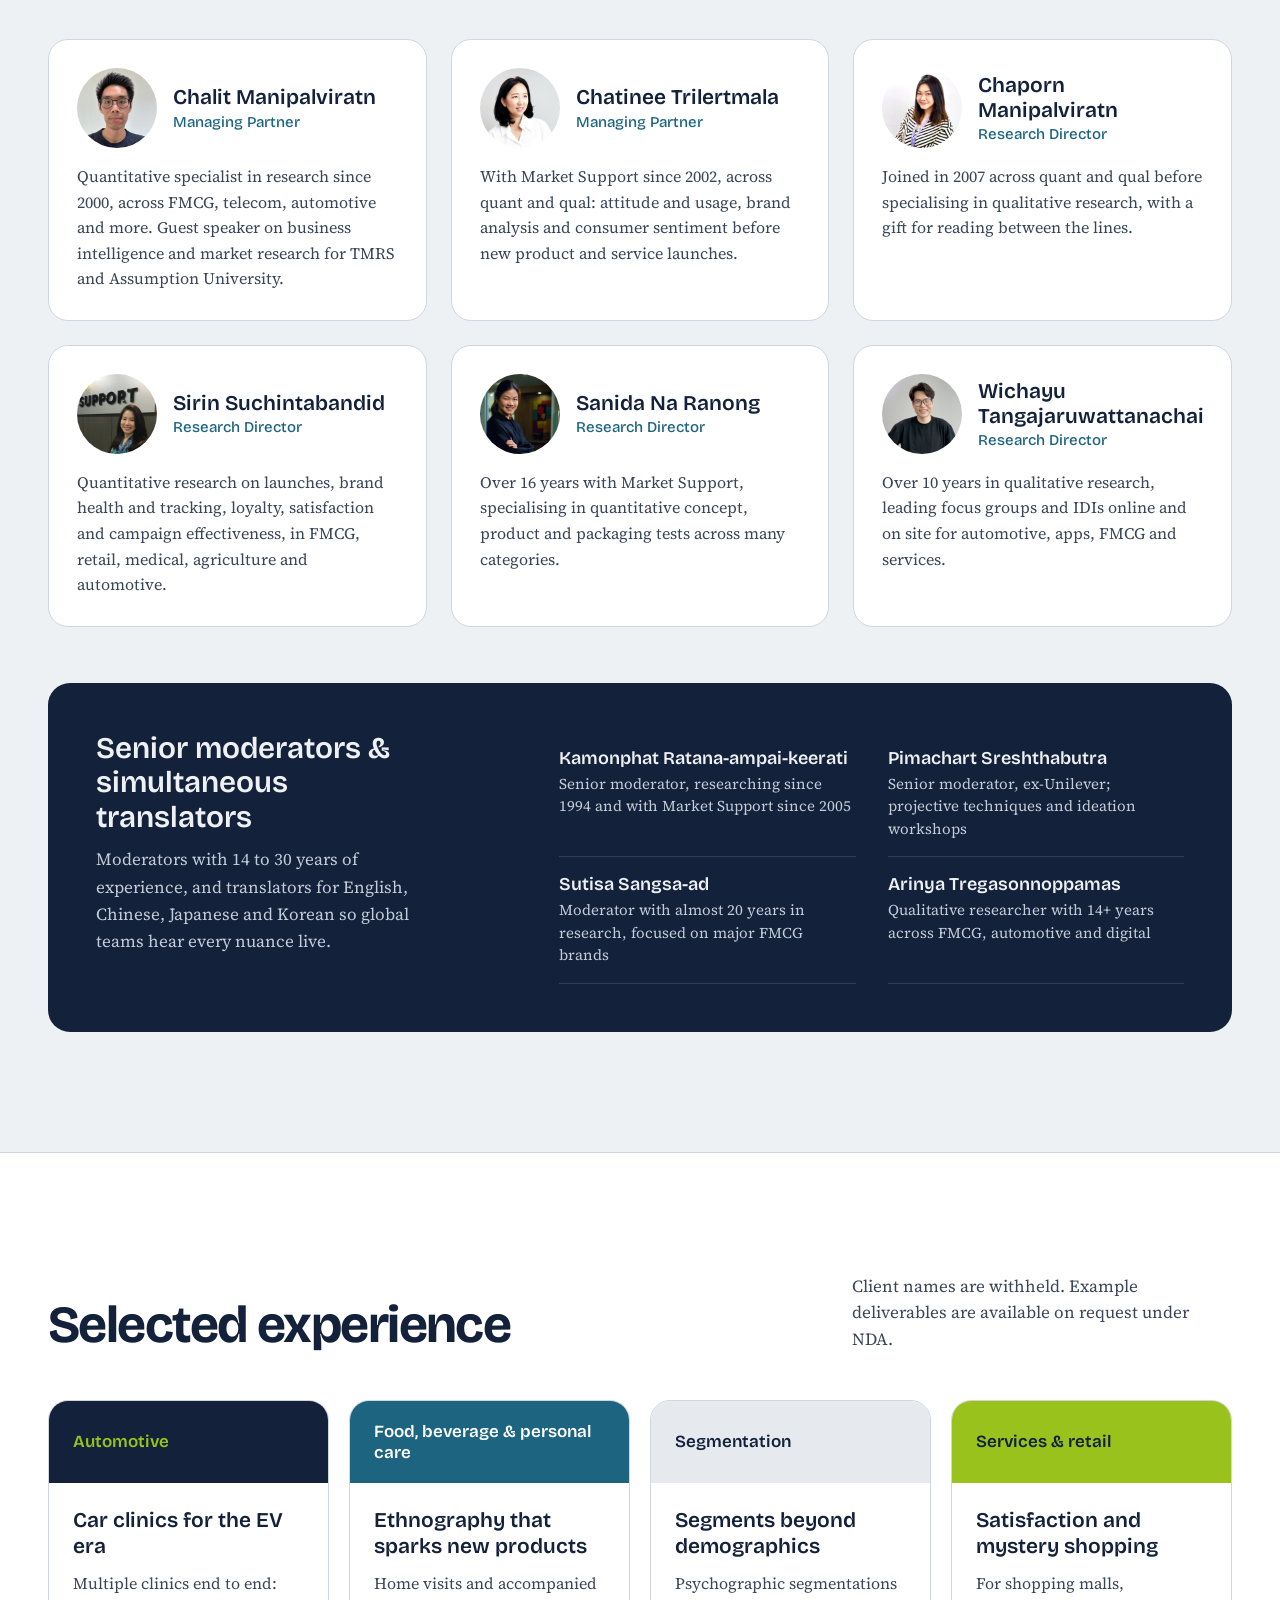
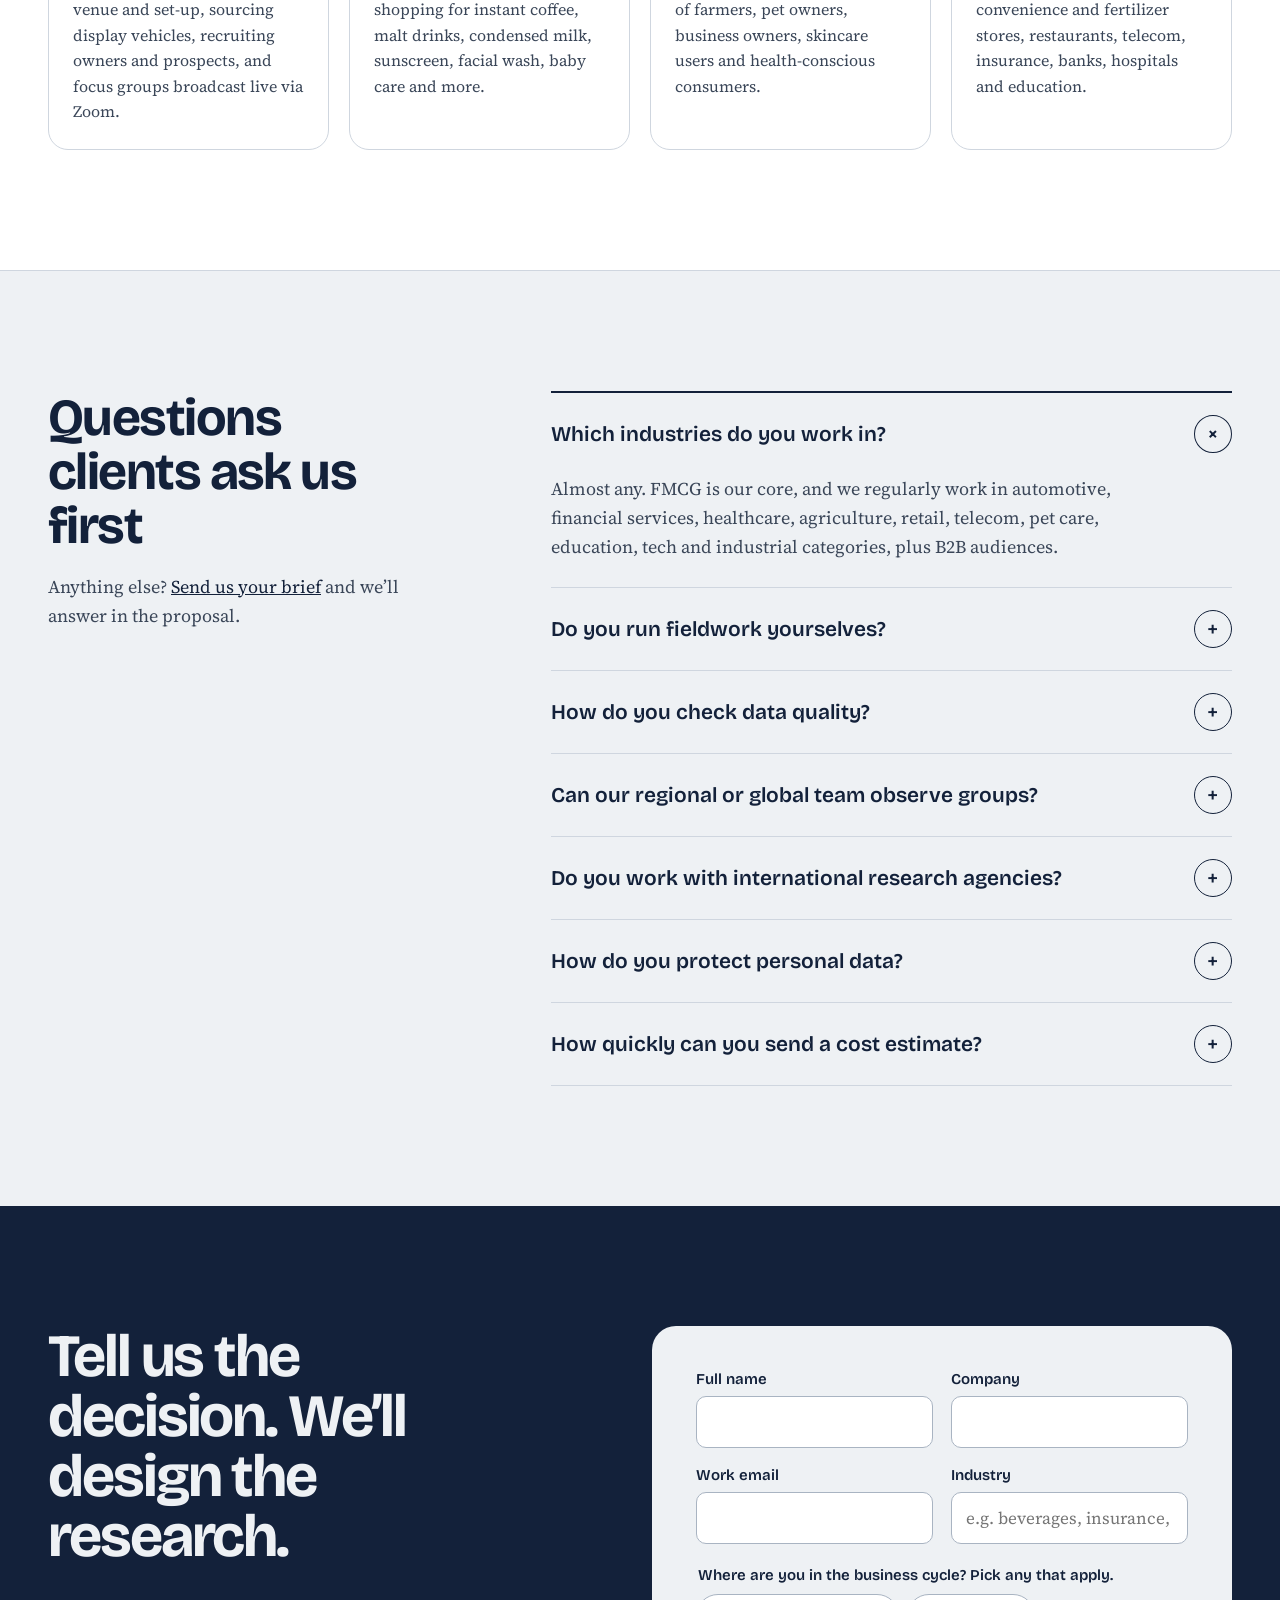
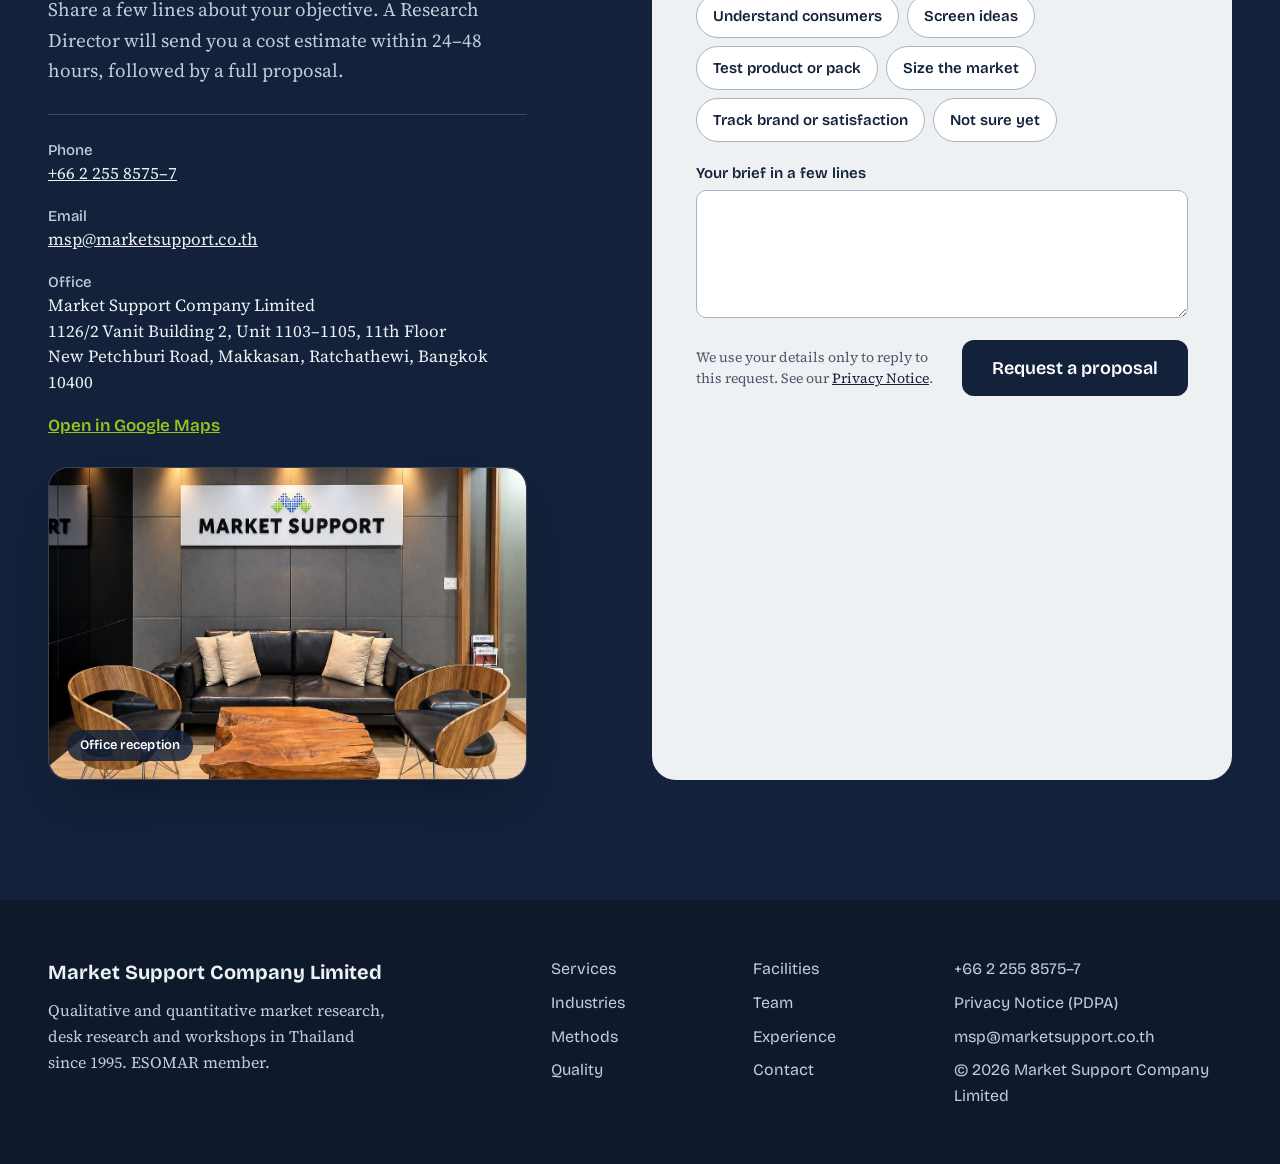
==== commit 7284e732: "Update index.html" ====
--- a/index.html
+++ b/index.html
@@ -1257,7 +1257,7 @@
 <div style="max-width: 1240px; margin: 0 auto; padding: 120px 48px; display: flex; flex-direction: column; gap: 48px">
 <div style="display: grid; grid-template-columns: repeat(12, minmax(0, 1fr)); column-gap: 24px">
 <h2 style="grid-column: span 7; margin: 0; font-family: 'Bricolage Grotesque', sans-serif; font-size: 52px; line-height: 1.04; letter-spacing: -0.03em; font-weight: 700">A discussion facility built for honest conversation</h2>
-<p style="grid-column: 9 / span 4; margin: 0; align-self: end; font-size: 18px; line-height: 1.6; color: #3A4658">Our purpose-built research facility at Vanit Place Building 2 includes a discussion room, client observation room and meeting spaces, near MRT Phetchaburi.</p>
+<p style="grid-column: 9 / span 4; margin: 0; align-self: end; font-size: 18px; line-height: 1.6; color: #3A4658">Our purpose-built research facility at Vanit Place Building 2 includes a discussion room, client observation room and meeting spaces, near MRT Phloen Chit.</p>
 </div>
 <div class="facility-gallery">
 <figure class="facility-gallery-item">
--- a/assets/css/home.css
+++ b/assets/css/home.css
@@ -149,11 +149,8 @@
 #facilities .facility-gallery-image img{display:block;width:100%;height:100%;object-fit:cover;object-position:center}
 #facilities .facility-observation-item .facility-gallery-image img{object-fit:contain;object-position:center;background:#111}
 #facilities .facility-gallery-item figcaption{position:absolute;left:18px;bottom:18px;margin:0;background:rgba(19,33,58,.82);color:#fff;padding:9px 13px;border-radius:999px;font-family:'Bricolage Grotesque',sans-serif;font-size:13px;line-height:1;font-weight:600;letter-spacing:.01em}
-#facilities .facility-mobile-description{display:none !important}
 @media (max-width:600px){
   #facilities .facility-gallery{grid-template-columns:1fr;gap:36px}
   #facilities .facility-gallery-image{aspect-ratio:4/3;border-radius:18px}
   #facilities .facility-gallery-item figcaption{left:12px;bottom:12px;font-size:12px;padding:7px 11px}
-  #facilities .facility-mobile-description{display:flex !important;margin-top:20px}
-  #facilities .facility-descriptions-desktop{display:none !important}
 }
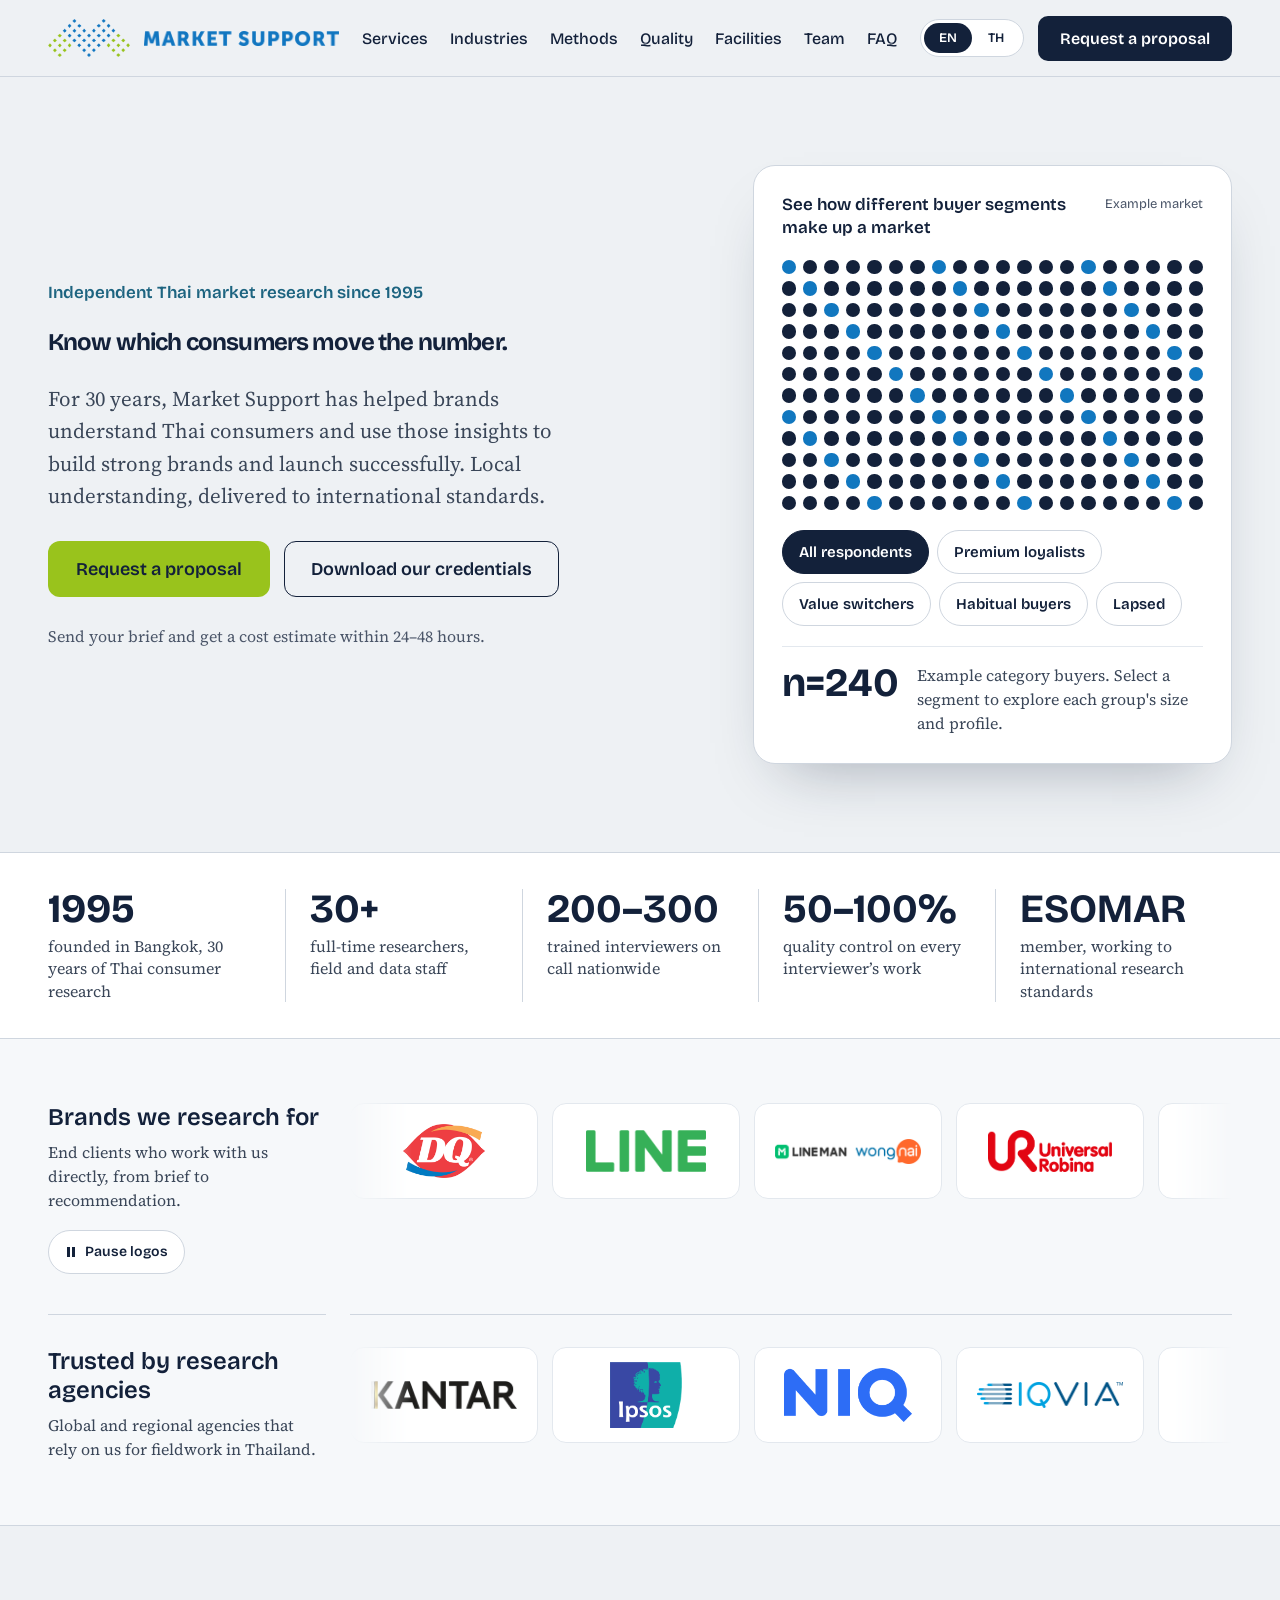
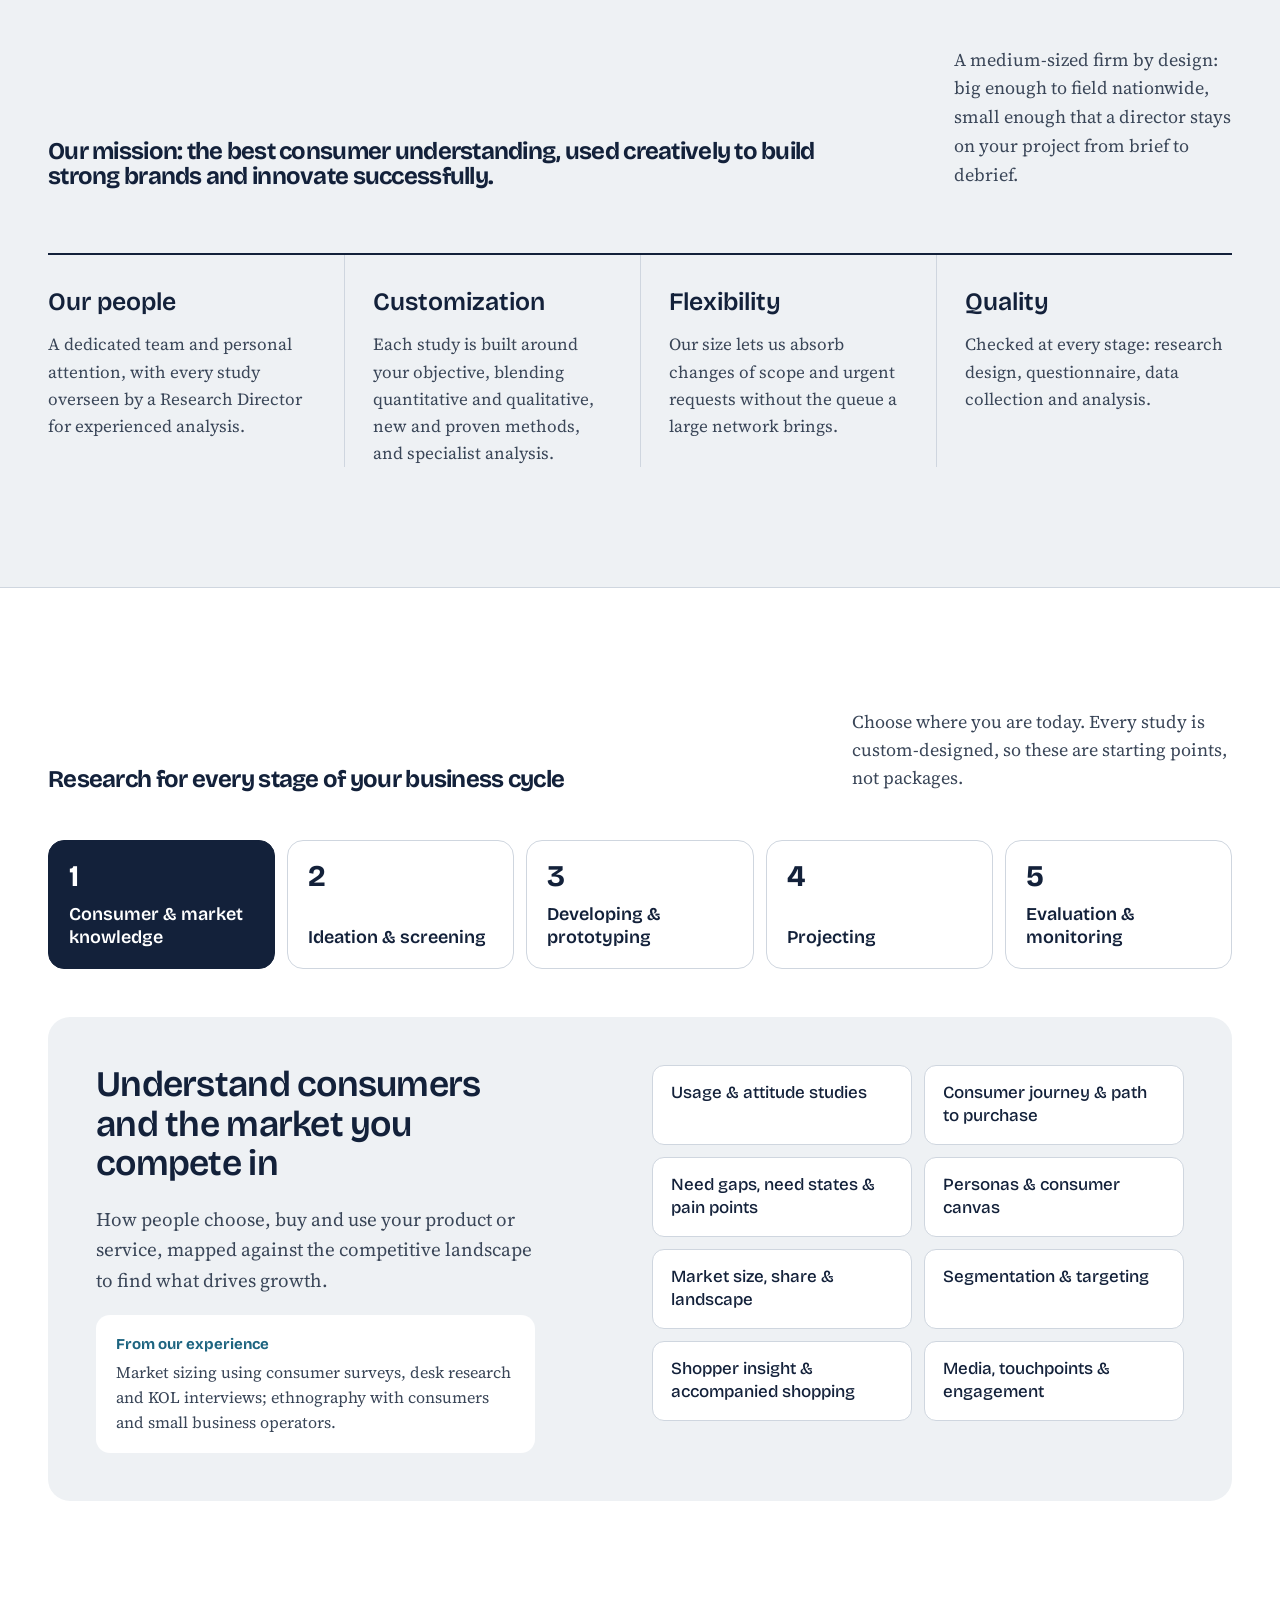
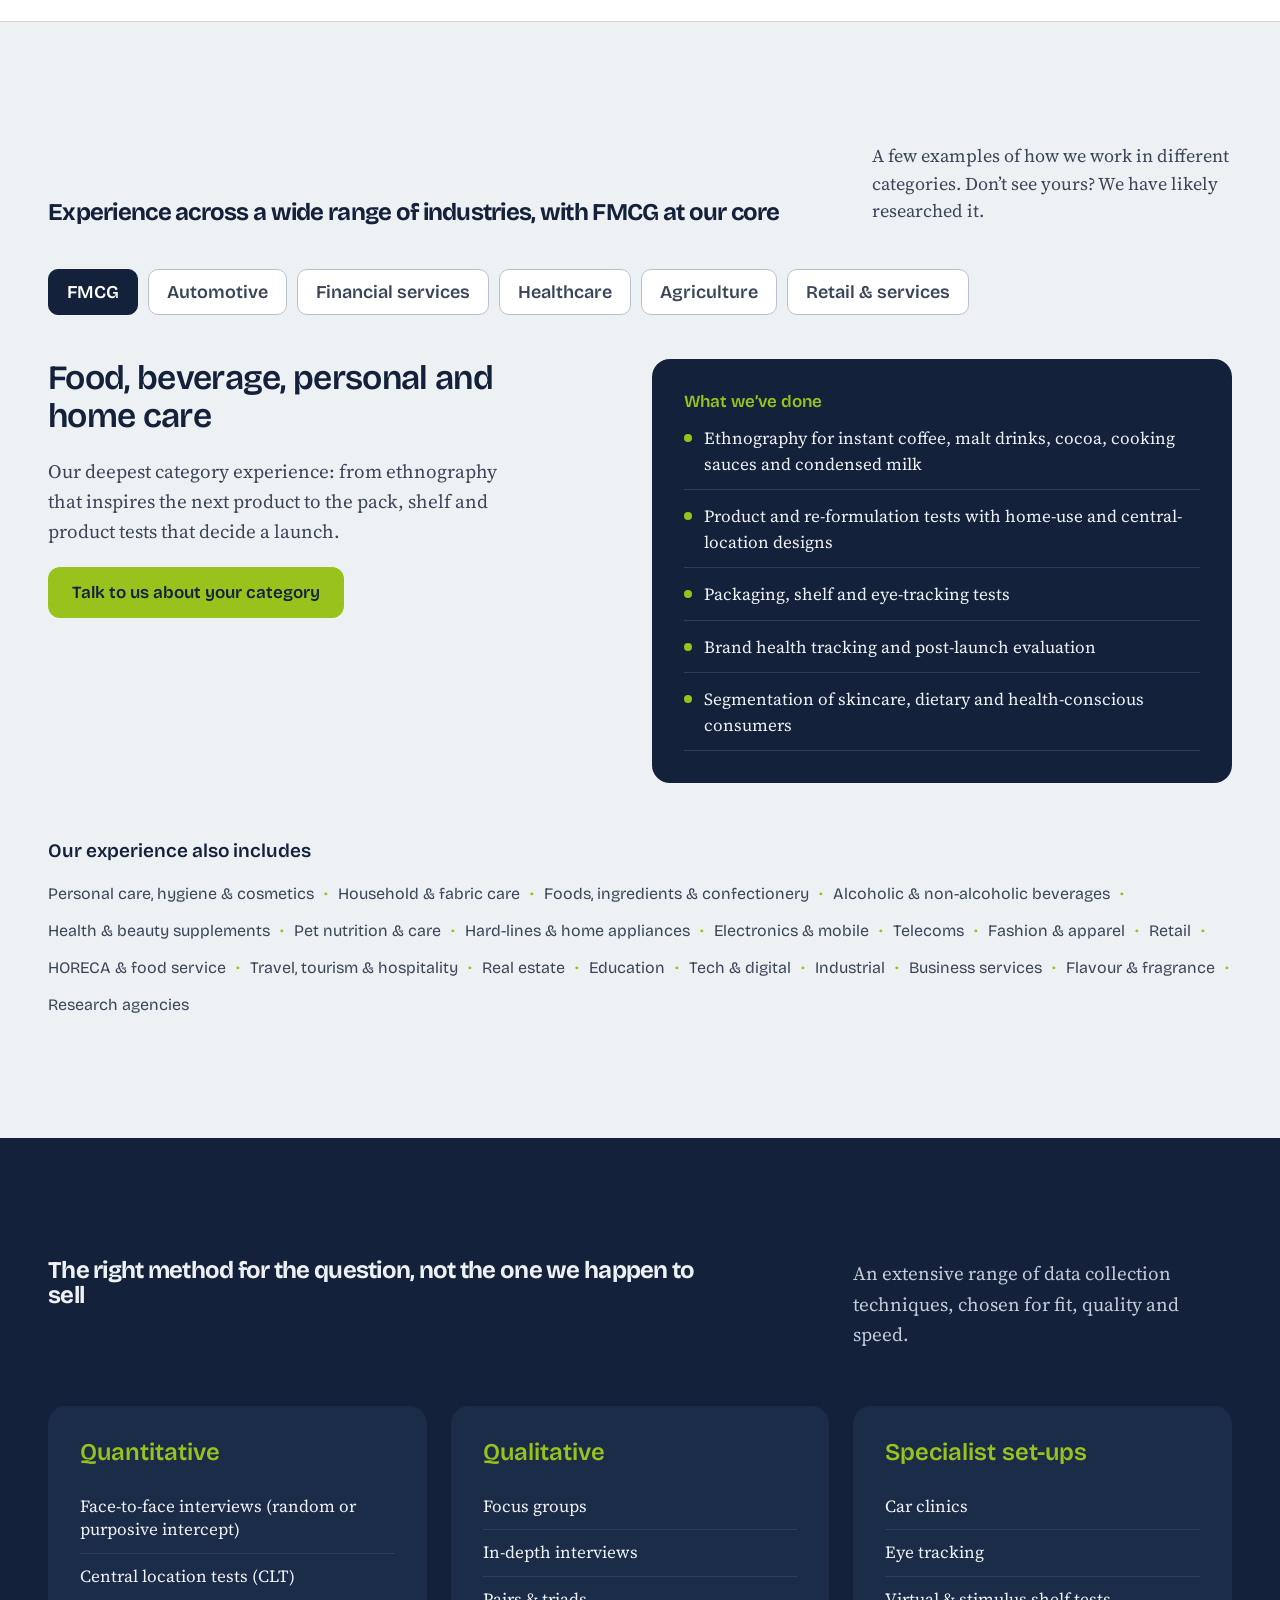
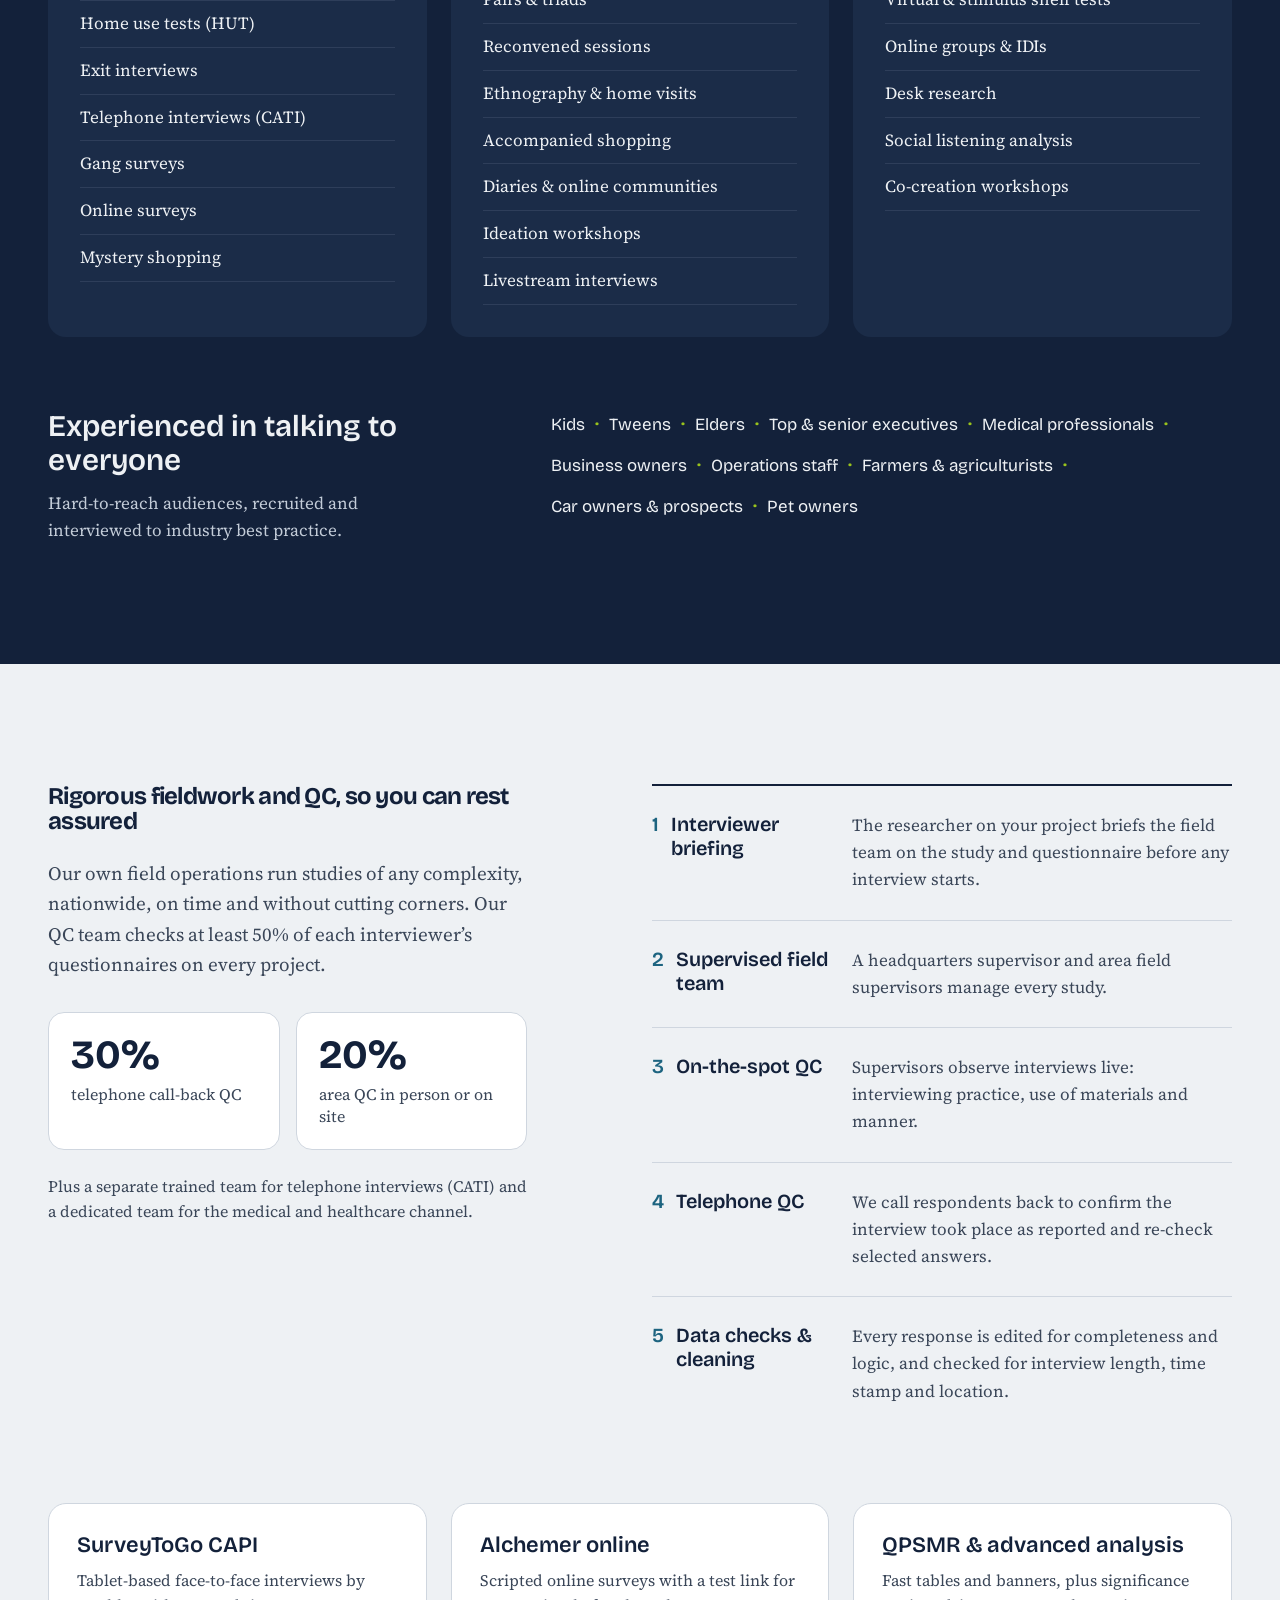
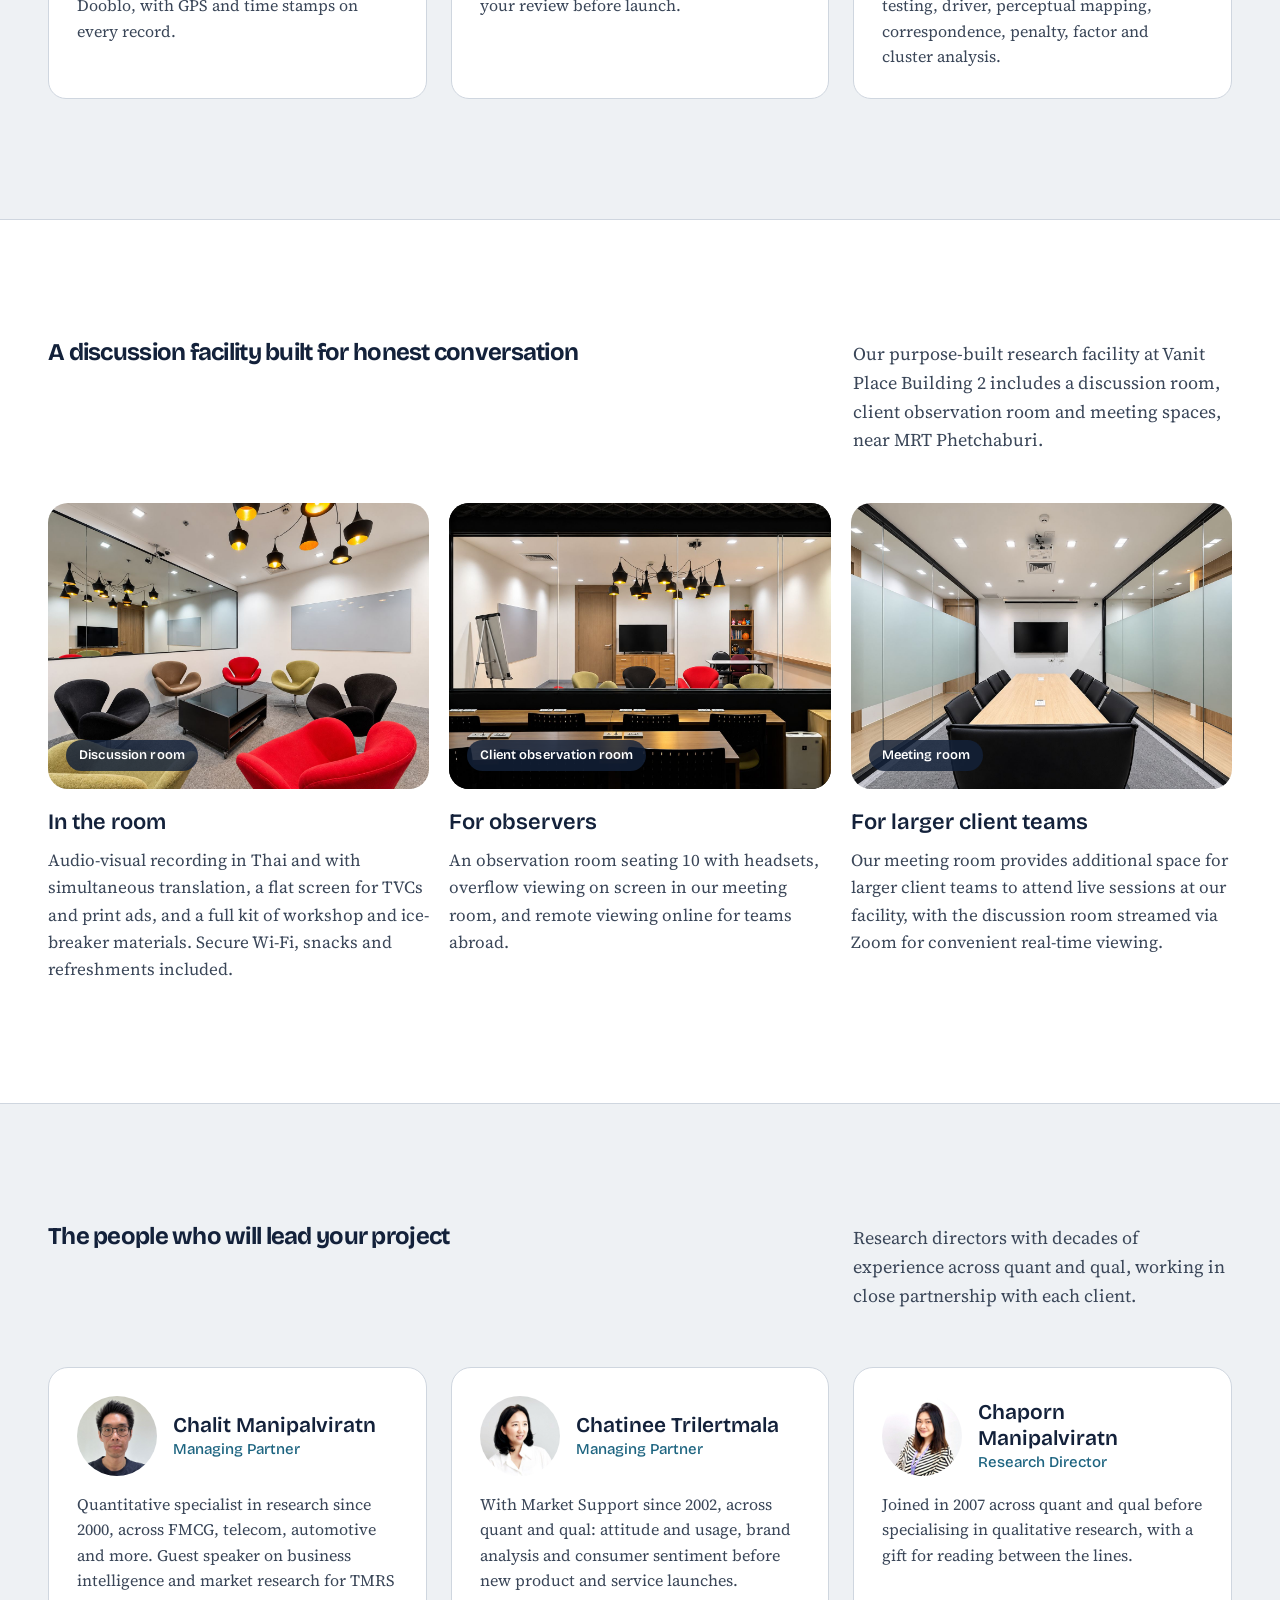
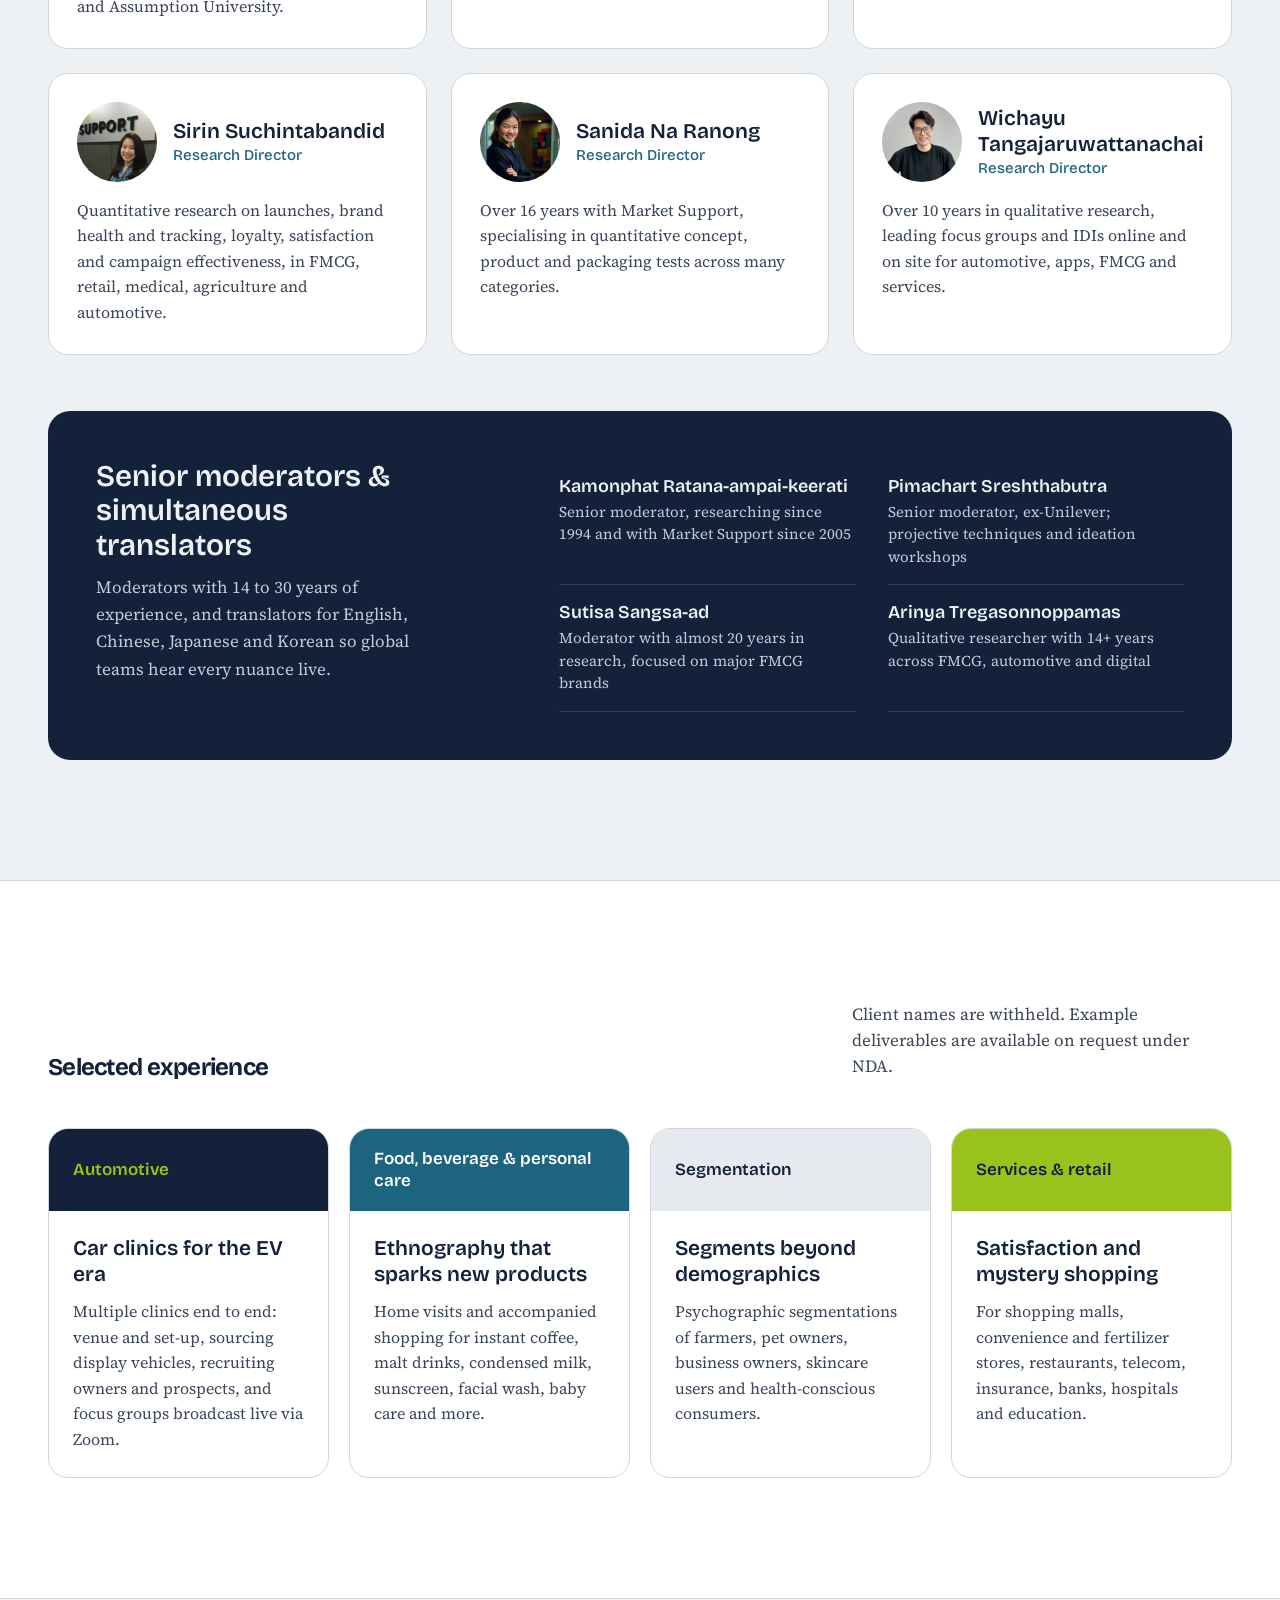
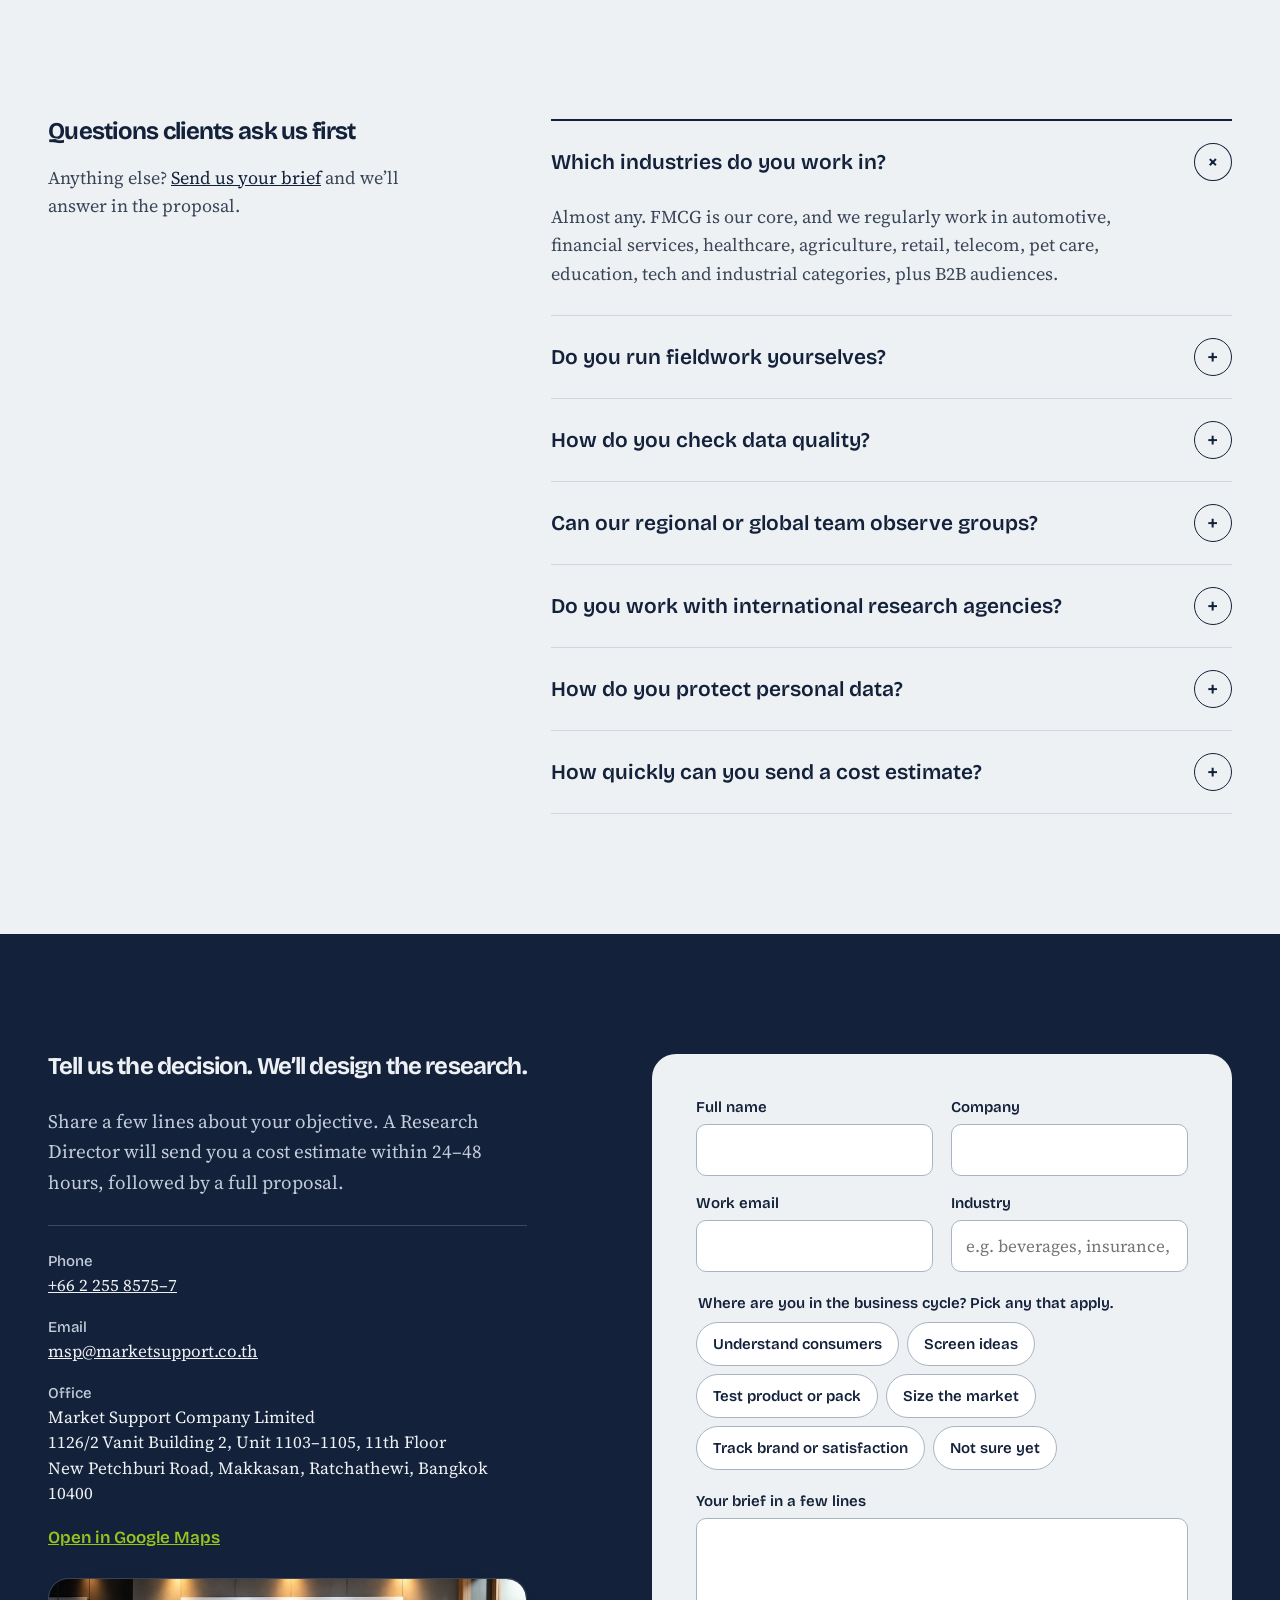
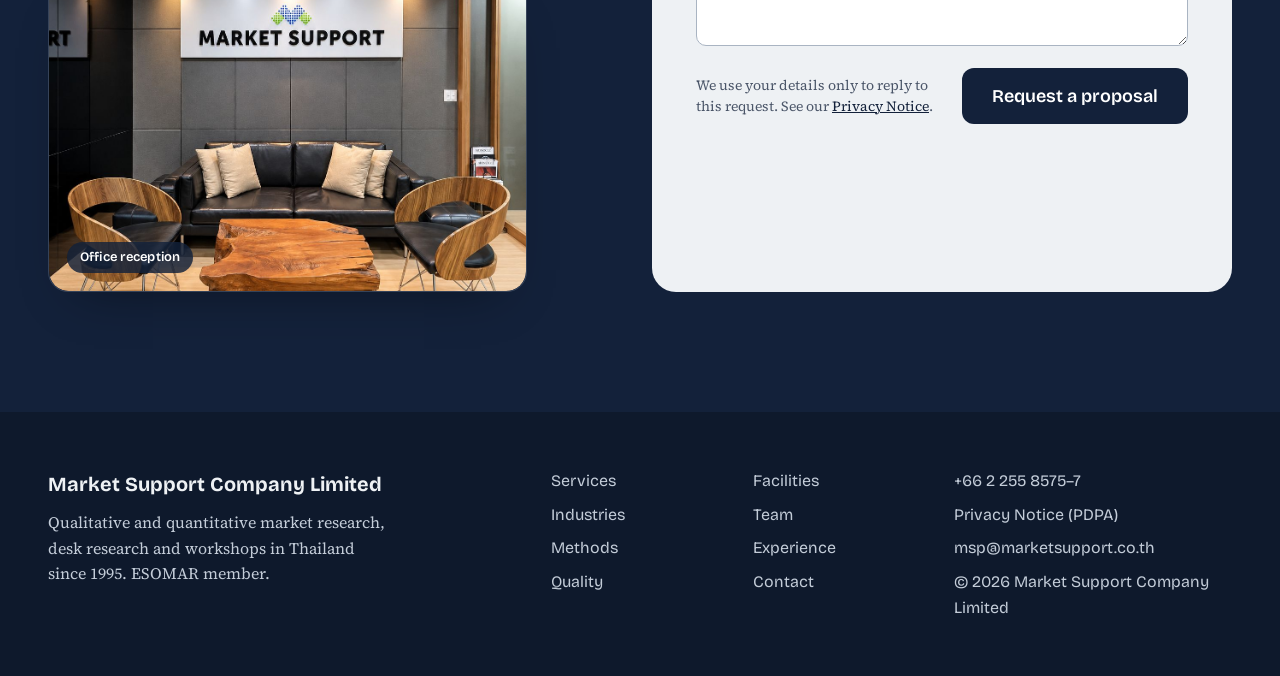
==== commit 8681fd10: "Add files via upload" ====
--- a/index.html
+++ b/index.html
@@ -70,7 +70,7 @@
 <section id="top" style="max-width: 1240px; margin: 0 auto; padding: 88px 48px 88px; display: grid; grid-template-columns: repeat(12, minmax(0, 1fr)); column-gap: 24px; align-items: center">
 <div style="grid-column: span 6; display: flex; flex-direction: column; gap: 28px">
 <p style="margin: 0; font-family: 'Bricolage Grotesque', sans-serif; font-size: 17px; font-weight: 600; color: #1D6480">Independent Thai market research since 1995</p>
-<h1 style="margin: 0; font-family: 'Bricolage Grotesque', sans-serif; font-size: 76px; line-height: 0.98; letter-spacing: -0.035em; font-weight: 700">Know which consumers move the number.</h1>
+<h1 class="hero-title" style="margin: 0; font-family: 'Bricolage Grotesque', sans-serif; line-height: 0.98; letter-spacing: -0.035em; font-weight: 700">Know which consumers move the number.</h1>
 <p style="margin: 0; font-size: 21px; line-height: 1.55; color: #3A4658; max-width: 540px">For 30 years, Market Support has helped brands understand Thai consumers and use those insights to build strong brands and launch successfully. Local understanding, delivered to international standards.</p>
 <div style="display: flex; gap: 14px; flex-wrap: wrap; font-family: 'Bricolage Grotesque', sans-serif">
 <a href="#contact" class="btn-primary" style="text-decoration: none; background: #99C31C; color: #13213A; font-size: 18px; font-weight: 600; padding: 17px 28px; border-radius: 12px">Request a proposal</a>
@@ -709,7 +709,7 @@
 
 <section style="max-width: 1240px; margin: 0 auto; padding: 120px 48px; display: grid; grid-template-columns: repeat(12, minmax(0, 1fr)); column-gap: 24px; row-gap: 64px">
 <div style="grid-column: span 12; display: grid; grid-template-columns: repeat(12, minmax(0, 1fr)); column-gap: 24px; align-items: end">
-<h2 style="grid-column: span 8; margin: 0; font-family: 'Bricolage Grotesque', sans-serif; font-size: 52px; line-height: 1.06; letter-spacing: -0.03em; font-weight: 700">Our mission: the best consumer understanding, used creatively to build strong brands and innovate successfully.</h2>
+<h2 class="section-title" style="grid-column: span 8; margin: 0; font-family: 'Bricolage Grotesque', sans-serif; line-height: 1.06; letter-spacing: -0.03em; font-weight: 700">Our mission: the best consumer understanding, used creatively to build strong brands and innovate successfully.</h2>
 <p style="grid-column: 10 / span 3; margin: 0; font-size: 18px; line-height: 1.6; color: #3A4658">A medium-sized firm by design: big enough to field nationwide, small enough that a director stays on your project from brief to debrief.</p>
 </div>
 <div style="grid-column: span 12; display: grid; grid-template-columns: repeat(4, minmax(0, 1fr)); gap: 0; border-top: 2px solid #13213A">
@@ -736,7 +736,7 @@
 <section id="services" style="background: #FFFFFF; border-top: 1px solid #CFD6DF; border-bottom: 1px solid #CFD6DF">
 <div style="max-width: 1240px; margin: 0 auto; padding: 120px 48px; display: flex; flex-direction: column; gap: 48px">
 <div style="display: flex; justify-content: space-between; align-items: flex-end; gap: 48px">
-<h2 style="margin: 0; max-width: 720px; font-family: 'Bricolage Grotesque', sans-serif; font-size: 52px; line-height: 1.04; letter-spacing: -0.03em; font-weight: 700">Research for every stage of your business cycle</h2>
+<h2 class="section-title" style="margin: 0; max-width: 720px; font-family: 'Bricolage Grotesque', sans-serif; line-height: 1.04; letter-spacing: -0.03em; font-weight: 700">Research for every stage of your business cycle</h2>
 <p style="margin: 0; max-width: 380px; font-size: 18px; line-height: 1.55; color: #3A4658">Choose where you are today. Every study is custom-designed, so these are starting points, not packages.</p>
 </div>
 <div class="stage-tabs" role="tablist" aria-label="Business cycle stages" style="display: grid; grid-template-columns: repeat(5, minmax(0, 1fr)); gap: 12px; font-family: 'Bricolage Grotesque', sans-serif" data-tabs="stage">
@@ -898,7 +898,7 @@
 
 <section id="industries" style="max-width: 1240px; margin: 0 auto; padding: 120px 48px; display: flex; flex-direction: column; gap: 44px">
 <div style="display: flex; justify-content: space-between; align-items: flex-end; gap: 48px">
-<h2 style="margin: 0; max-width: 760px; font-family: 'Bricolage Grotesque', sans-serif; font-size: 52px; line-height: 1.04; letter-spacing: -0.03em; font-weight: 700">Experience across a wide range of industries, with FMCG at our core</h2>
+<h2 class="section-title" style="margin: 0; max-width: 760px; font-family: 'Bricolage Grotesque', sans-serif; line-height: 1.04; letter-spacing: -0.03em; font-weight: 700">Experience across a wide range of industries, with FMCG at our core</h2>
 <p style="margin: 0; max-width: 360px; font-size: 18px; line-height: 1.55; color: #3A4658">A few examples of how we work in different categories. Don’t see yours? We have likely researched it.</p>
 </div>
 <div role="tablist" aria-label="Industry examples" style="display: flex; flex-wrap: wrap; gap: 4px; border-bottom: 1px solid #CFD6DF; font-family: 'Bricolage Grotesque', sans-serif" data-tabs="ind">
@@ -1089,7 +1089,7 @@
 <section id="methods" style="background: #13213A; color: #EEF1F4">
 <div style="max-width: 1240px; margin: 0 auto; padding: 120px 48px; display: flex; flex-direction: column; gap: 56px">
 <div style="display: grid; grid-template-columns: repeat(12, minmax(0, 1fr)); column-gap: 24px">
-<h2 style="grid-column: span 7; margin: 0; font-family: 'Bricolage Grotesque', sans-serif; font-size: 52px; line-height: 1.04; letter-spacing: -0.03em; font-weight: 700">The right method for the question, not the one we happen to sell</h2>
+<h2 class="section-title" style="grid-column: span 7; margin: 0; font-family: 'Bricolage Grotesque', sans-serif; line-height: 1.04; letter-spacing: -0.03em; font-weight: 700">The right method for the question, not the one we happen to sell</h2>
 <p style="grid-column: 9 / span 4; margin: 0; align-self: end; font-size: 19px; line-height: 1.6; color: #C3CCD8">An extensive range of data collection techniques, chosen for fit, quality and speed.</p>
 </div>
 <div style="display: grid; grid-template-columns: repeat(3, minmax(0, 1fr)); gap: 24px">
@@ -1199,7 +1199,7 @@
 
 <section id="quality" style="max-width: 1240px; margin: 0 auto; padding: 120px 48px; display: grid; grid-template-columns: repeat(12, minmax(0, 1fr)); column-gap: 24px; row-gap: 48px; align-items: start">
 <div style="grid-column: span 5; display: flex; flex-direction: column; gap: 24px">
-<h2 style="margin: 0; font-family: 'Bricolage Grotesque', sans-serif; font-size: 52px; line-height: 1.04; letter-spacing: -0.03em; font-weight: 700">Rigorous fieldwork and QC, so you can rest assured</h2>
+<h2 class="section-title" style="margin: 0; font-family: 'Bricolage Grotesque', sans-serif; line-height: 1.04; letter-spacing: -0.03em; font-weight: 700">Rigorous fieldwork and QC, so you can rest assured</h2>
 <p style="margin: 0; font-size: 19px; line-height: 1.6; color: #3A4658">Our own field operations run studies of any complexity, nationwide, on time and without cutting corners. Our QC team checks at least 50% of each interviewer’s questionnaires on every project.</p>
 <div style="display: grid; grid-template-columns: repeat(2, minmax(0, 1fr)); gap: 16px; margin-top: 8px">
 <div style="background: #FFFFFF; border: 1px solid #CFD6DF; border-radius: 16px; padding: 22px">
@@ -1256,8 +1256,8 @@
 <section id="facilities" style="background: #FFFFFF; border-top: 1px solid #CFD6DF; border-bottom: 1px solid #CFD6DF">
 <div style="max-width: 1240px; margin: 0 auto; padding: 120px 48px; display: flex; flex-direction: column; gap: 48px">
 <div style="display: grid; grid-template-columns: repeat(12, minmax(0, 1fr)); column-gap: 24px">
-<h2 style="grid-column: span 7; margin: 0; font-family: 'Bricolage Grotesque', sans-serif; font-size: 52px; line-height: 1.04; letter-spacing: -0.03em; font-weight: 700">A discussion facility built for honest conversation</h2>
-<p style="grid-column: 9 / span 4; margin: 0; align-self: end; font-size: 18px; line-height: 1.6; color: #3A4658">Our purpose-built research facility at Vanit Place Building 2 includes a discussion room, client observation room and meeting spaces, near MRT Phloen Chit.</p>
+<h2 class="section-title" style="grid-column: span 7; margin: 0; font-family: 'Bricolage Grotesque', sans-serif; line-height: 1.04; letter-spacing: -0.03em; font-weight: 700">A discussion facility built for honest conversation</h2>
+<p style="grid-column: 9 / span 4; margin: 0; align-self: end; font-size: 18px; line-height: 1.6; color: #3A4658">Our purpose-built research facility at Vanit Place Building 2 includes a discussion room, client observation room and meeting spaces, near MRT Phetchaburi.</p>
 </div>
 <div class="facility-gallery">
 <figure class="facility-gallery-item">
@@ -1288,7 +1288,7 @@
 
 <section id="team" style="max-width: 1240px; margin: 0 auto; padding: 120px 48px; display: flex; flex-direction: column; gap: 56px">
 <div style="display: grid; grid-template-columns: repeat(12, minmax(0, 1fr)); column-gap: 24px">
-<h2 style="grid-column: span 7; margin: 0; font-family: 'Bricolage Grotesque', sans-serif; font-size: 52px; line-height: 1.04; letter-spacing: -0.03em; font-weight: 700">The people who will lead your project</h2>
+<h2 class="section-title" style="grid-column: span 7; margin: 0; font-family: 'Bricolage Grotesque', sans-serif; line-height: 1.04; letter-spacing: -0.03em; font-weight: 700">The people who will lead your project</h2>
 <p style="grid-column: 9 / span 4; margin: 0; align-self: end; font-size: 18px; line-height: 1.6; color: #3A4658">Research directors with decades of experience across quant and qual, working in close partnership with each client.</p>
 </div>
 <div style="display: grid; grid-template-columns: repeat(3, minmax(0, 1fr)); gap: 24px">
@@ -1395,7 +1395,7 @@
 <section id="work" style="background: #FFFFFF; border-top: 1px solid #CFD6DF; border-bottom: 1px solid #CFD6DF">
 <div style="max-width: 1240px; margin: 0 auto; padding: 120px 48px; display: flex; flex-direction: column; gap: 48px">
 <div style="display: flex; justify-content: space-between; align-items: flex-end; gap: 48px">
-<h2 style="margin: 0; max-width: 700px; font-family: 'Bricolage Grotesque', sans-serif; font-size: 52px; line-height: 1.04; letter-spacing: -0.03em; font-weight: 700">Selected experience</h2>
+<h2 class="section-title" style="margin: 0; max-width: 700px; font-family: 'Bricolage Grotesque', sans-serif; line-height: 1.04; letter-spacing: -0.03em; font-weight: 700">Selected experience</h2>
 <p style="margin: 0; max-width: 380px; font-size: 17px; line-height: 1.55; color: #3A4658">Client names are withheld. Example deliverables are available on request under NDA.</p>
 </div>
 <div style="display: grid; grid-template-columns: repeat(4, minmax(0, 1fr)); gap: 20px">
@@ -1434,7 +1434,7 @@
 
 <section id="faq" style="max-width: 1240px; margin: 0 auto; padding: 120px 48px; display: grid; grid-template-columns: repeat(12, minmax(0, 1fr)); column-gap: 24px">
 <div style="grid-column: span 4; display: flex; flex-direction: column; gap: 20px">
-<h2 style="margin: 0; font-family: 'Bricolage Grotesque', sans-serif; font-size: 52px; line-height: 1.04; letter-spacing: -0.03em; font-weight: 700">Questions clients ask us first</h2>
+<h2 class="section-title" style="margin: 0; font-family: 'Bricolage Grotesque', sans-serif; line-height: 1.04; letter-spacing: -0.03em; font-weight: 700">Questions clients ask us first</h2>
 <p style="margin: 0; font-size: 18px; line-height: 1.6; color: #3A4658">Anything else? <a href="#contact">Send us your brief</a> and we’ll answer in the proposal.</p>
 </div>
 <div style="grid-column: 6 / span 7; border-top: 2px solid #13213A">
@@ -1516,7 +1516,7 @@
 <section id="contact" style="background: #13213A; color: #EEF1F4">
 <div style="max-width: 1240px; margin: 0 auto; padding: 120px 48px; display: grid; grid-template-columns: repeat(12, minmax(0, 1fr)); column-gap: 24px">
 <div style="grid-column: span 5; display: flex; flex-direction: column; gap: 28px">
-<h2 style="margin: 0; font-family: 'Bricolage Grotesque', sans-serif; font-size: 60px; line-height: 1; letter-spacing: -0.035em; font-weight: 700">Tell us the decision. We’ll design the research.</h2>
+<h2 class="cta-title" style="margin: 0; font-family: 'Bricolage Grotesque', sans-serif; line-height: 1; letter-spacing: -0.035em; font-weight: 700">Tell us the decision. We’ll design the research.</h2>
 <p style="margin: 0; font-size: 19px; line-height: 1.6; color: #C3CCD8">Share a few lines about your objective. A Research Director will send you a cost estimate within 24–48 hours, followed by a full proposal.</p>
 <div style="display: flex; flex-direction: column; gap: 18px; padding-top: 24px; border-top: 1px solid #3A4A66; font-size: 17px; line-height: 1.5">
 <p style="margin: 0"><strong style="display: block; font-family: 'Bricolage Grotesque', sans-serif; font-size: 15px; font-weight: 500; color: #C3CCD8">Phone</strong><a href="tel:+6622558575" style="color: #EEF1F4">+66 2 255 8575–7</a></p>
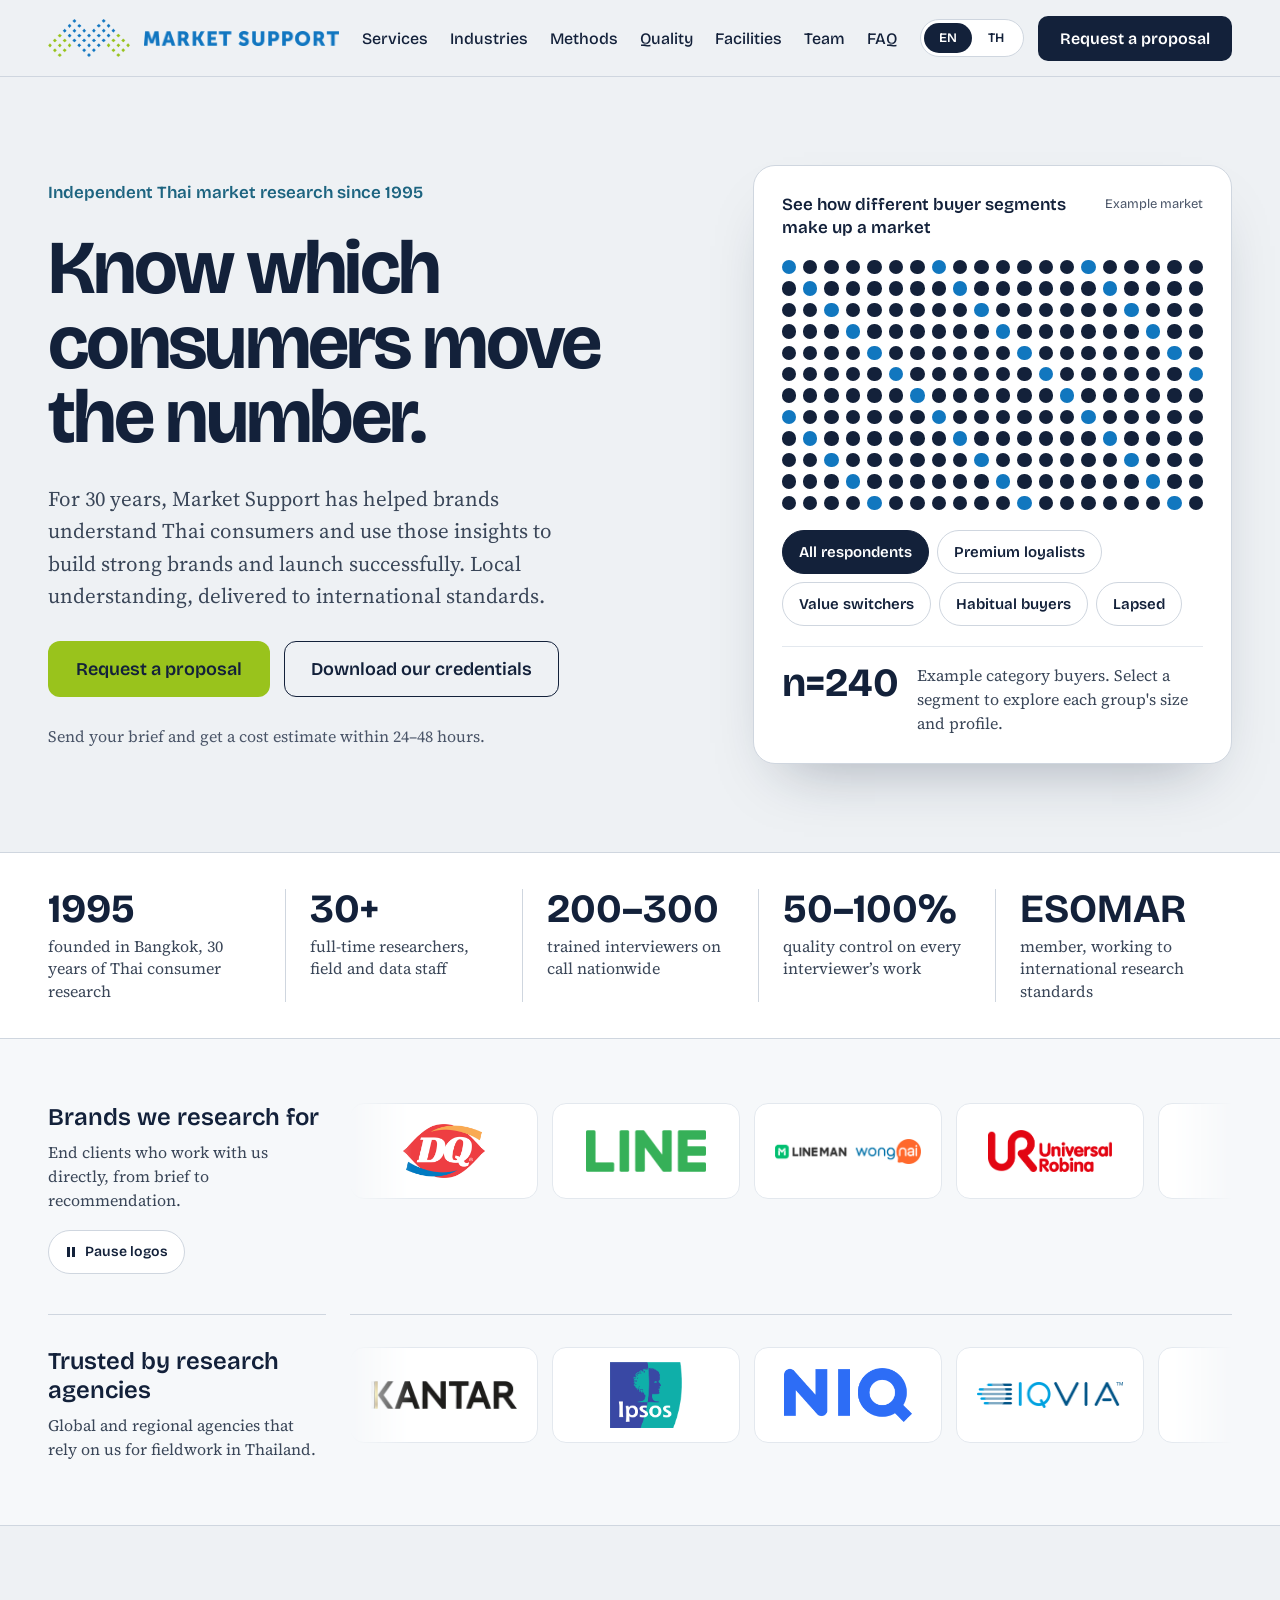
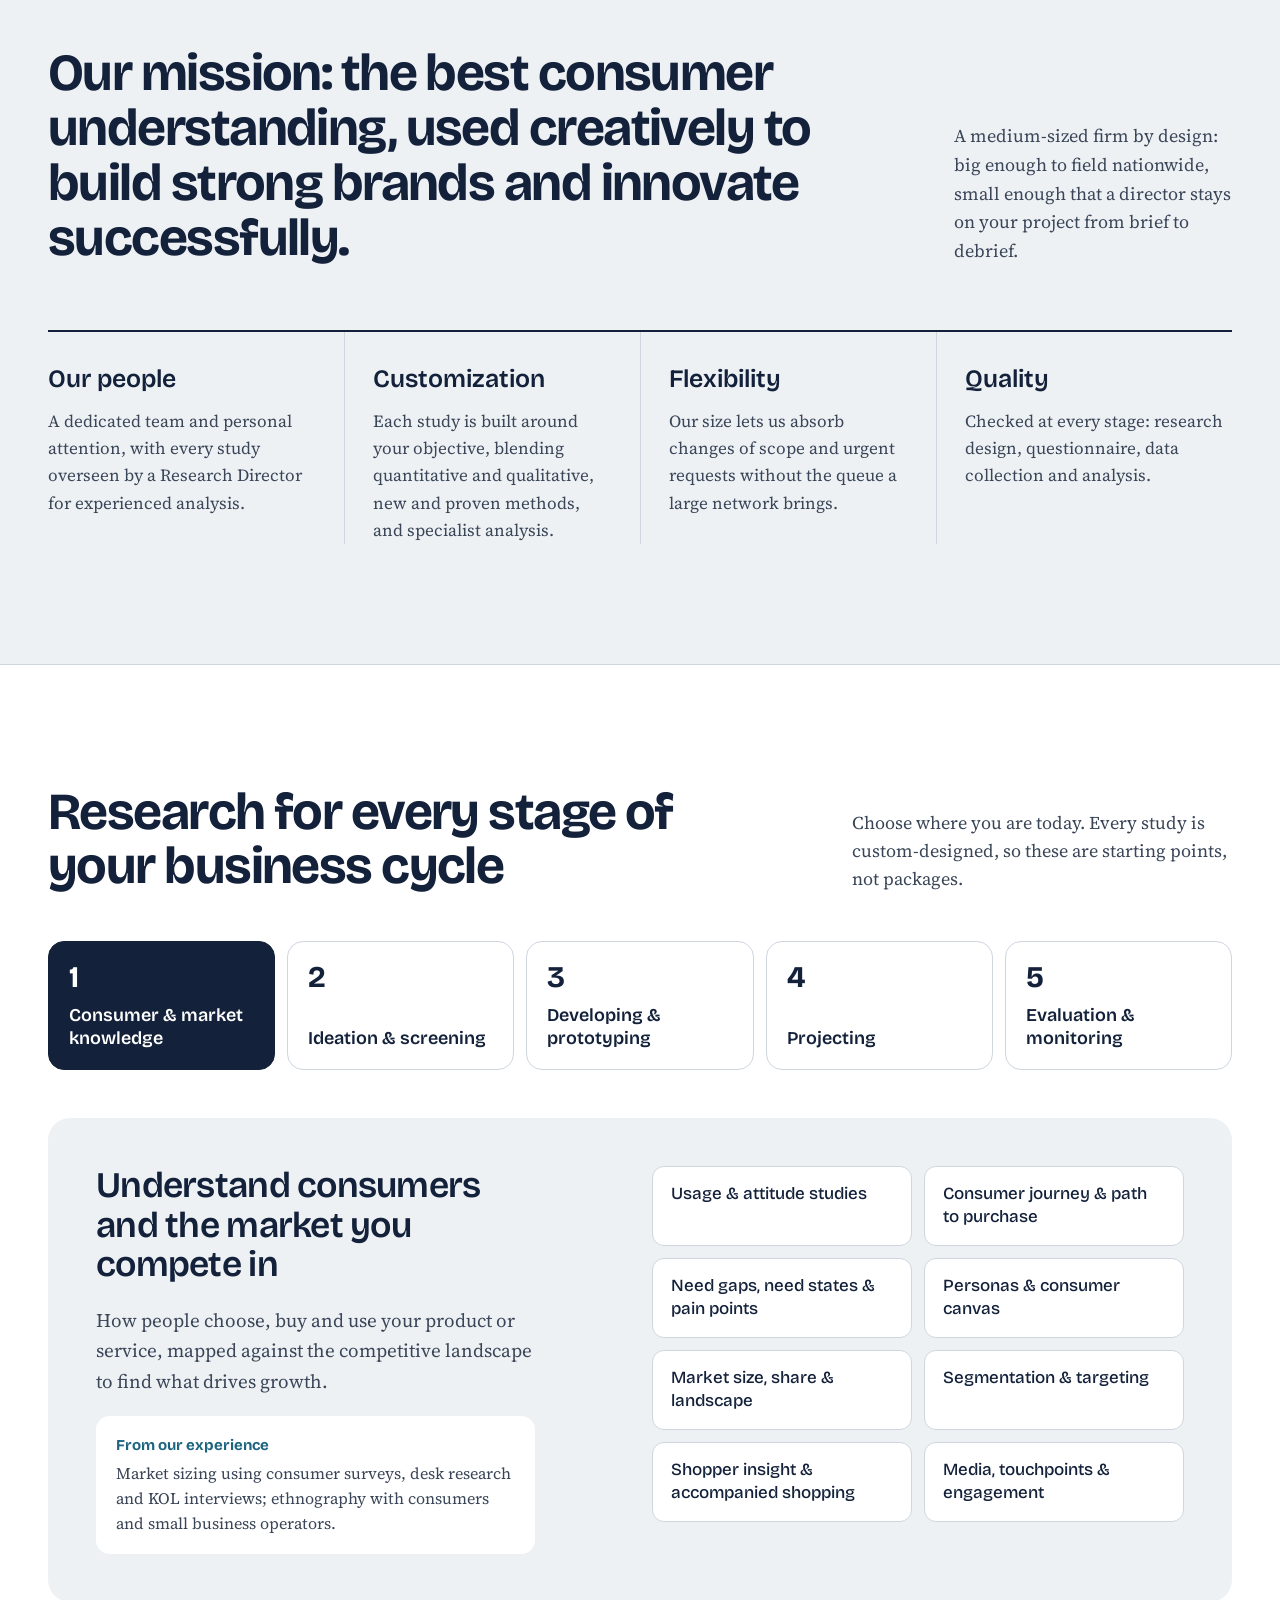
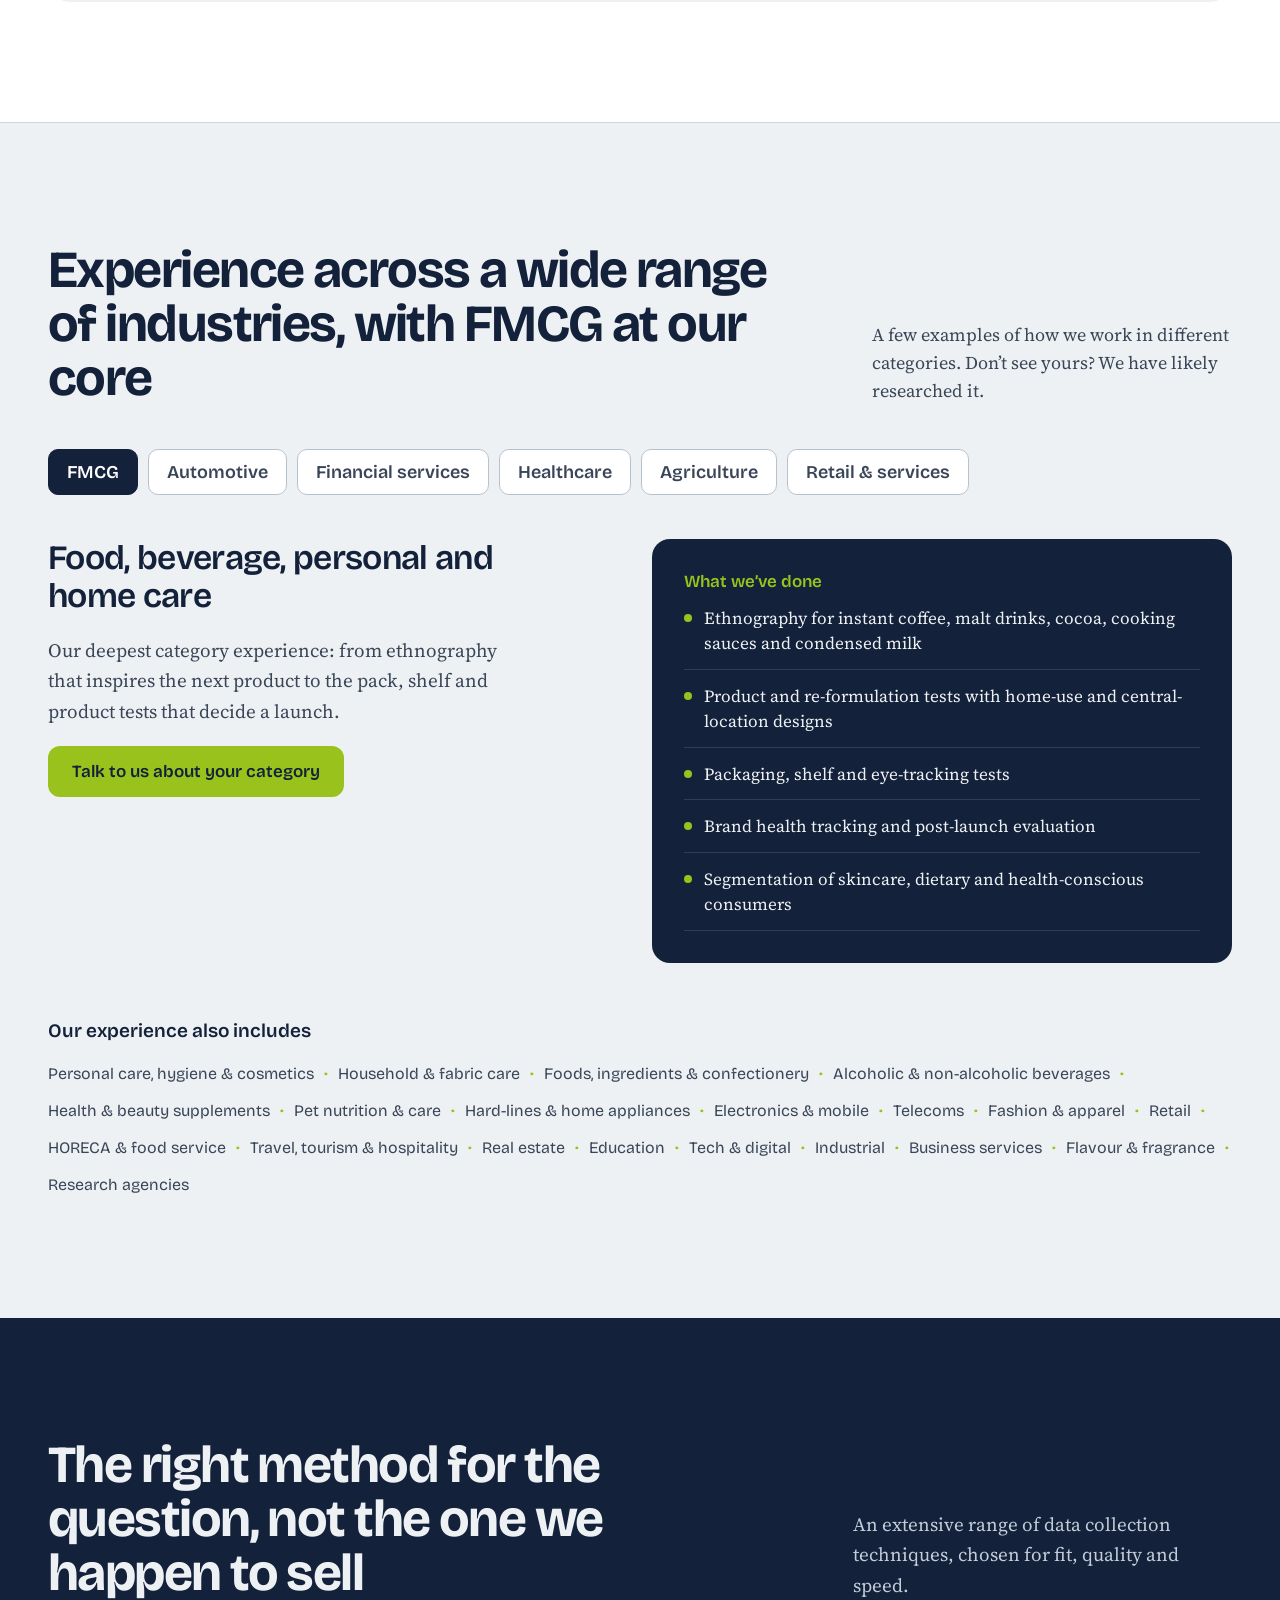
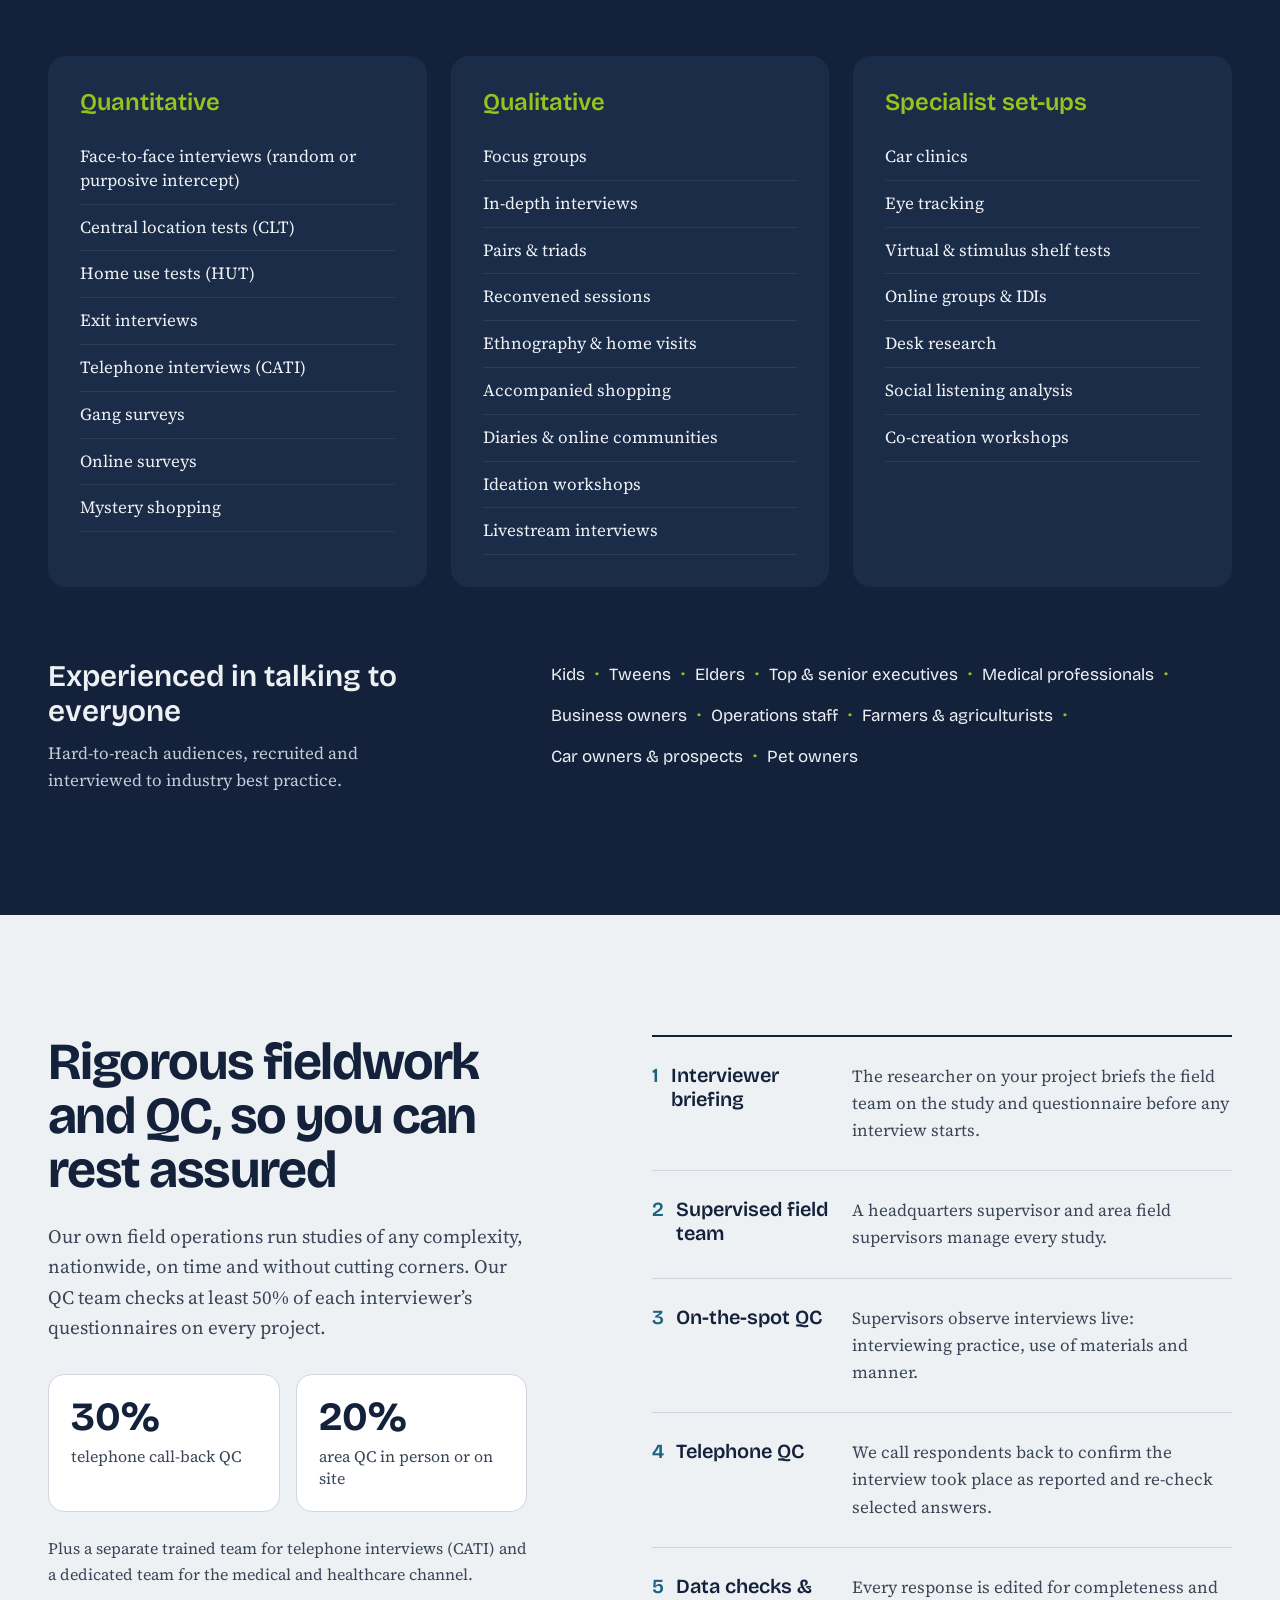
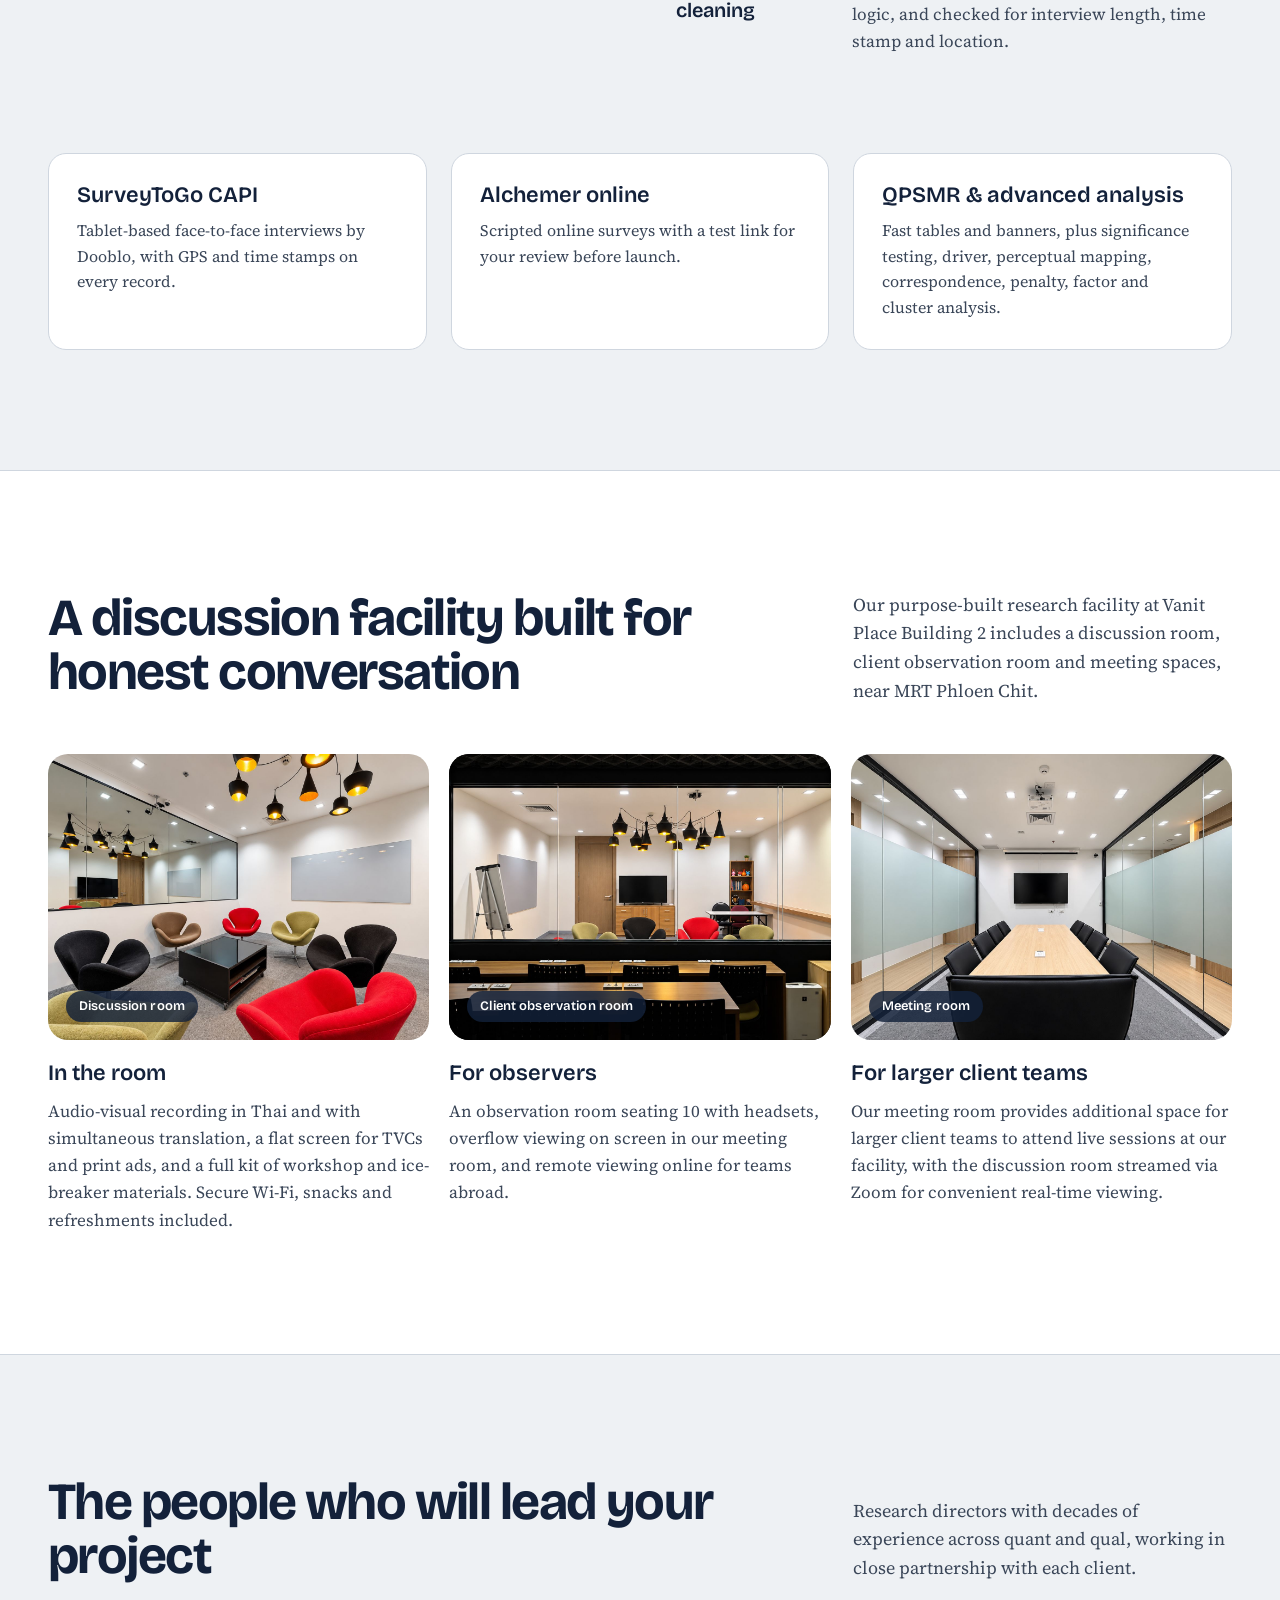
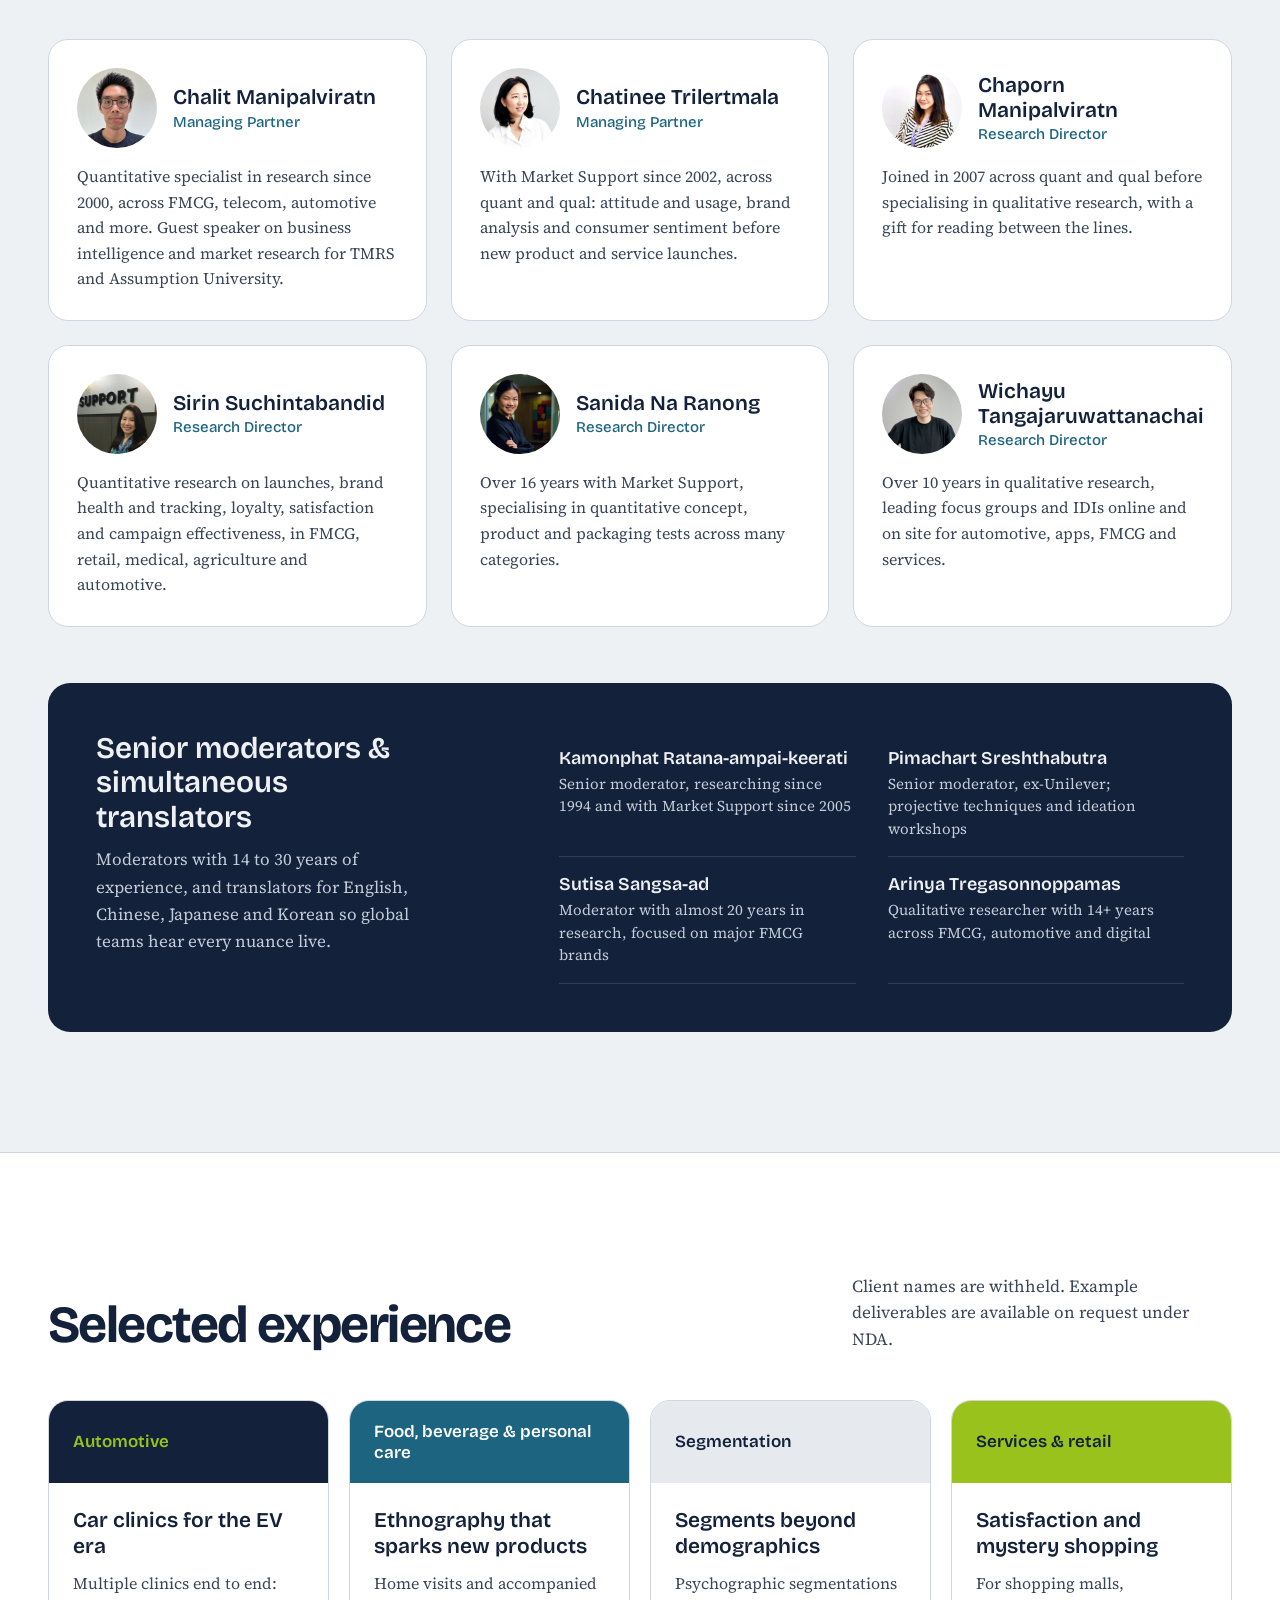
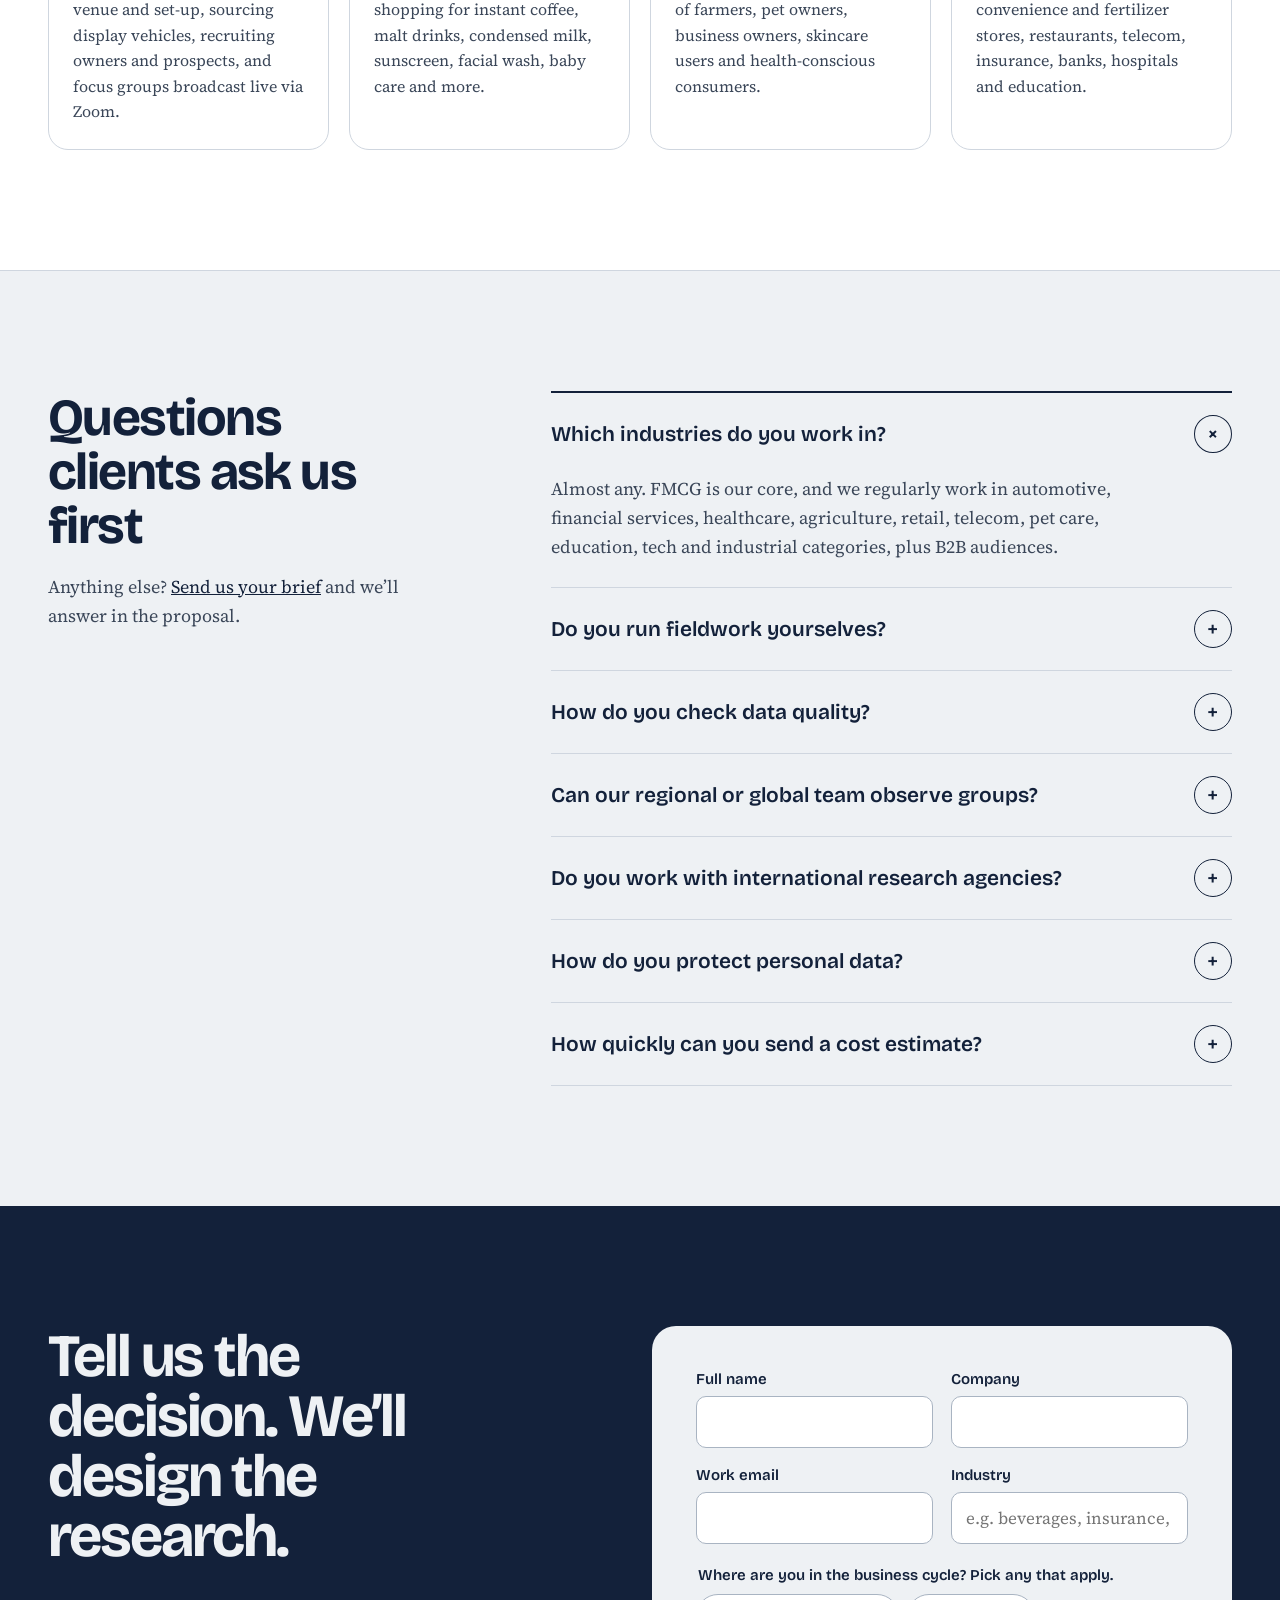
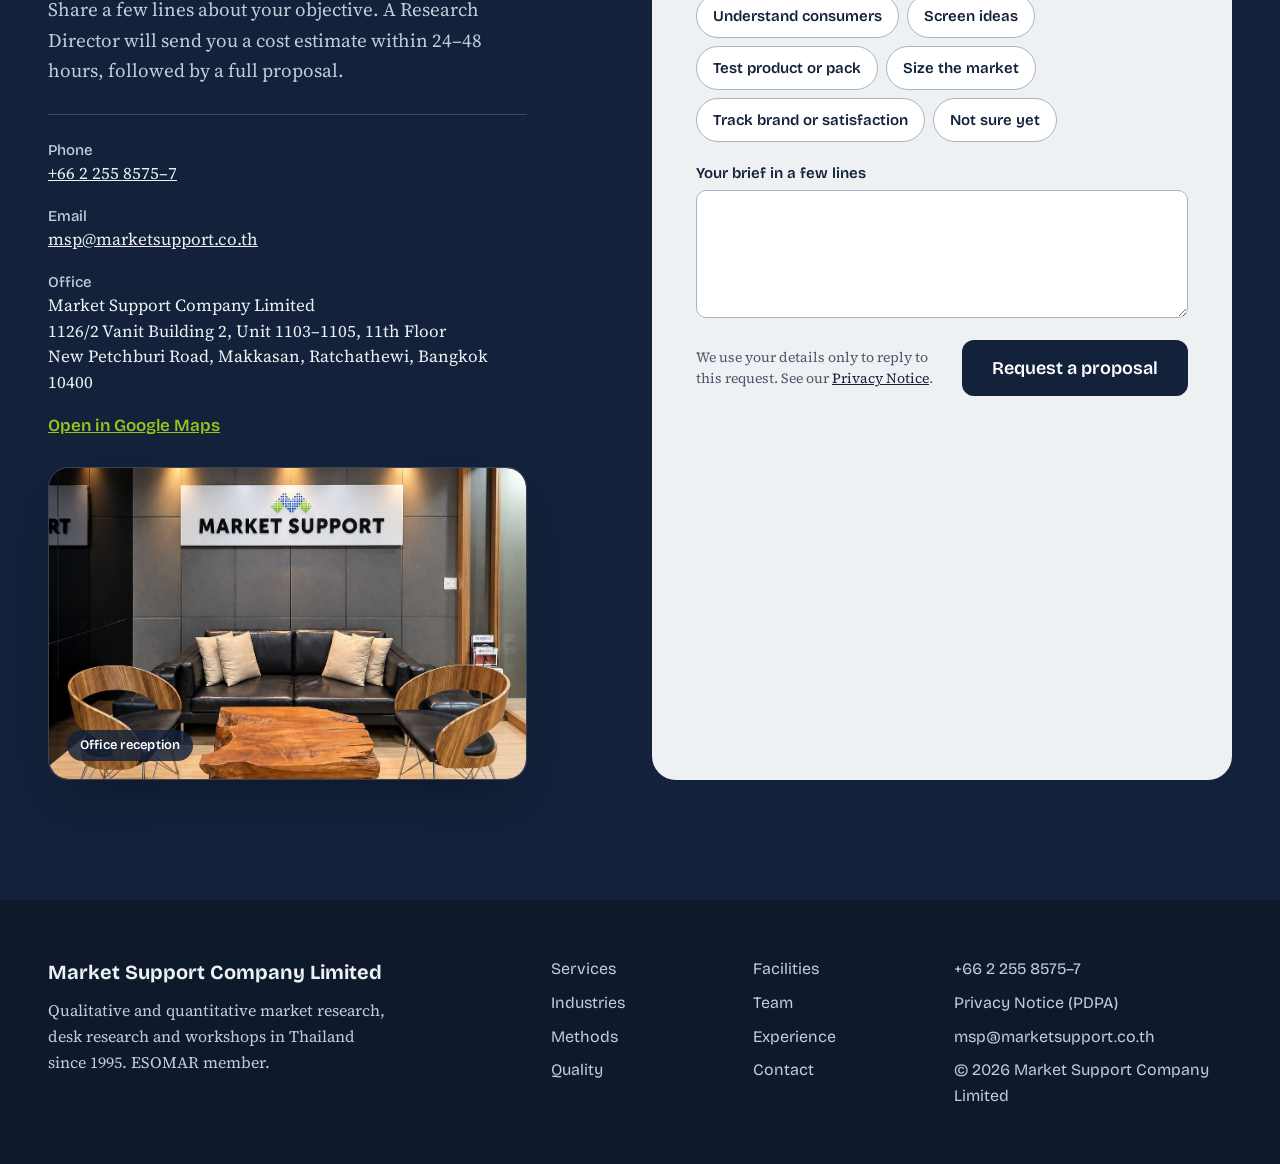
==== commit 041dcb47: "Update location reference in facilities section" ====
--- a/index.html
+++ b/index.html
@@ -1257,7 +1257,7 @@
 <div style="max-width: 1240px; margin: 0 auto; padding: 120px 48px; display: flex; flex-direction: column; gap: 48px">
 <div style="display: grid; grid-template-columns: repeat(12, minmax(0, 1fr)); column-gap: 24px">
 <h2 class="section-title" style="grid-column: span 7; margin: 0; font-family: 'Bricolage Grotesque', sans-serif; line-height: 1.04; letter-spacing: -0.03em; font-weight: 700">A discussion facility built for honest conversation</h2>
-<p style="grid-column: 9 / span 4; margin: 0; align-self: end; font-size: 18px; line-height: 1.6; color: #3A4658">Our purpose-built research facility at Vanit Place Building 2 includes a discussion room, client observation room and meeting spaces, near MRT Phetchaburi.</p>
+<p style="grid-column: 9 / span 4; margin: 0; align-self: end; font-size: 18px; line-height: 1.6; color: #3A4658">Our purpose-built research facility at Vanit Place Building 2 includes a discussion room, client observation room and meeting spaces, near MRT Phloen Chit.</p>
 </div>
 <div class="facility-gallery">
 <figure class="facility-gallery-item">
--- a/assets/css/home.css
+++ b/assets/css/home.css
@@ -154,3 +154,46 @@
   #facilities .facility-gallery-image{aspect-ratio:4/3;border-radius:18px}
   #facilities .facility-gallery-item figcaption{left:12px;bottom:12px;font-size:12px;padding:7px 11px}
 }
+
+
+/* ---------- Heading size controls ----------
+   English and Thai are separated so each language can be tuned independently.
+   Current values reproduce the existing design exactly.
+   Change only the values in the screen-size group you want to test. */
+
+/* ===== DESKTOP / DEFAULT ===== */
+/* English */
+html[lang="en"] .hero-title{font-size:76px !important}
+html[lang="en"] .section-title{font-size:52px !important}
+html[lang="en"] .cta-title{font-size:60px !important}
+
+/* Thai */
+html[lang="th"] .hero-title{font-size:76px !important}
+html[lang="th"] .section-title{font-size:52px !important}
+html[lang="th"] .cta-title{font-size:60px !important}
+
+/* ===== TABLET / SMALL DESKTOP ===== */
+@media (max-width:960px){
+  /* English */
+  html[lang="en"] .hero-title{font-size:52px !important}
+  html[lang="en"] .section-title{font-size:38px !important}
+  html[lang="en"] .cta-title{font-size:44px !important}
+
+  /* Thai */
+  html[lang="th"] .hero-title{font-size:52px !important}
+  html[lang="th"] .section-title{font-size:38px !important}
+  html[lang="th"] .cta-title{font-size:44px !important}
+}
+
+/* ===== MOBILE ===== */
+@media (max-width:600px){
+  /* English */
+  html[lang="en"] .hero-title{font-size:44px !important}
+  html[lang="en"] .section-title{font-size:32px !important}
+  html[lang="en"] .cta-title{font-size:38px !important}
+
+  /* Thai */
+  html[lang="th"] .hero-title{font-size:44px !important}
+  html[lang="th"] .section-title{font-size:32px !important}
+  html[lang="th"] .cta-title{font-size:38px !important}
+}
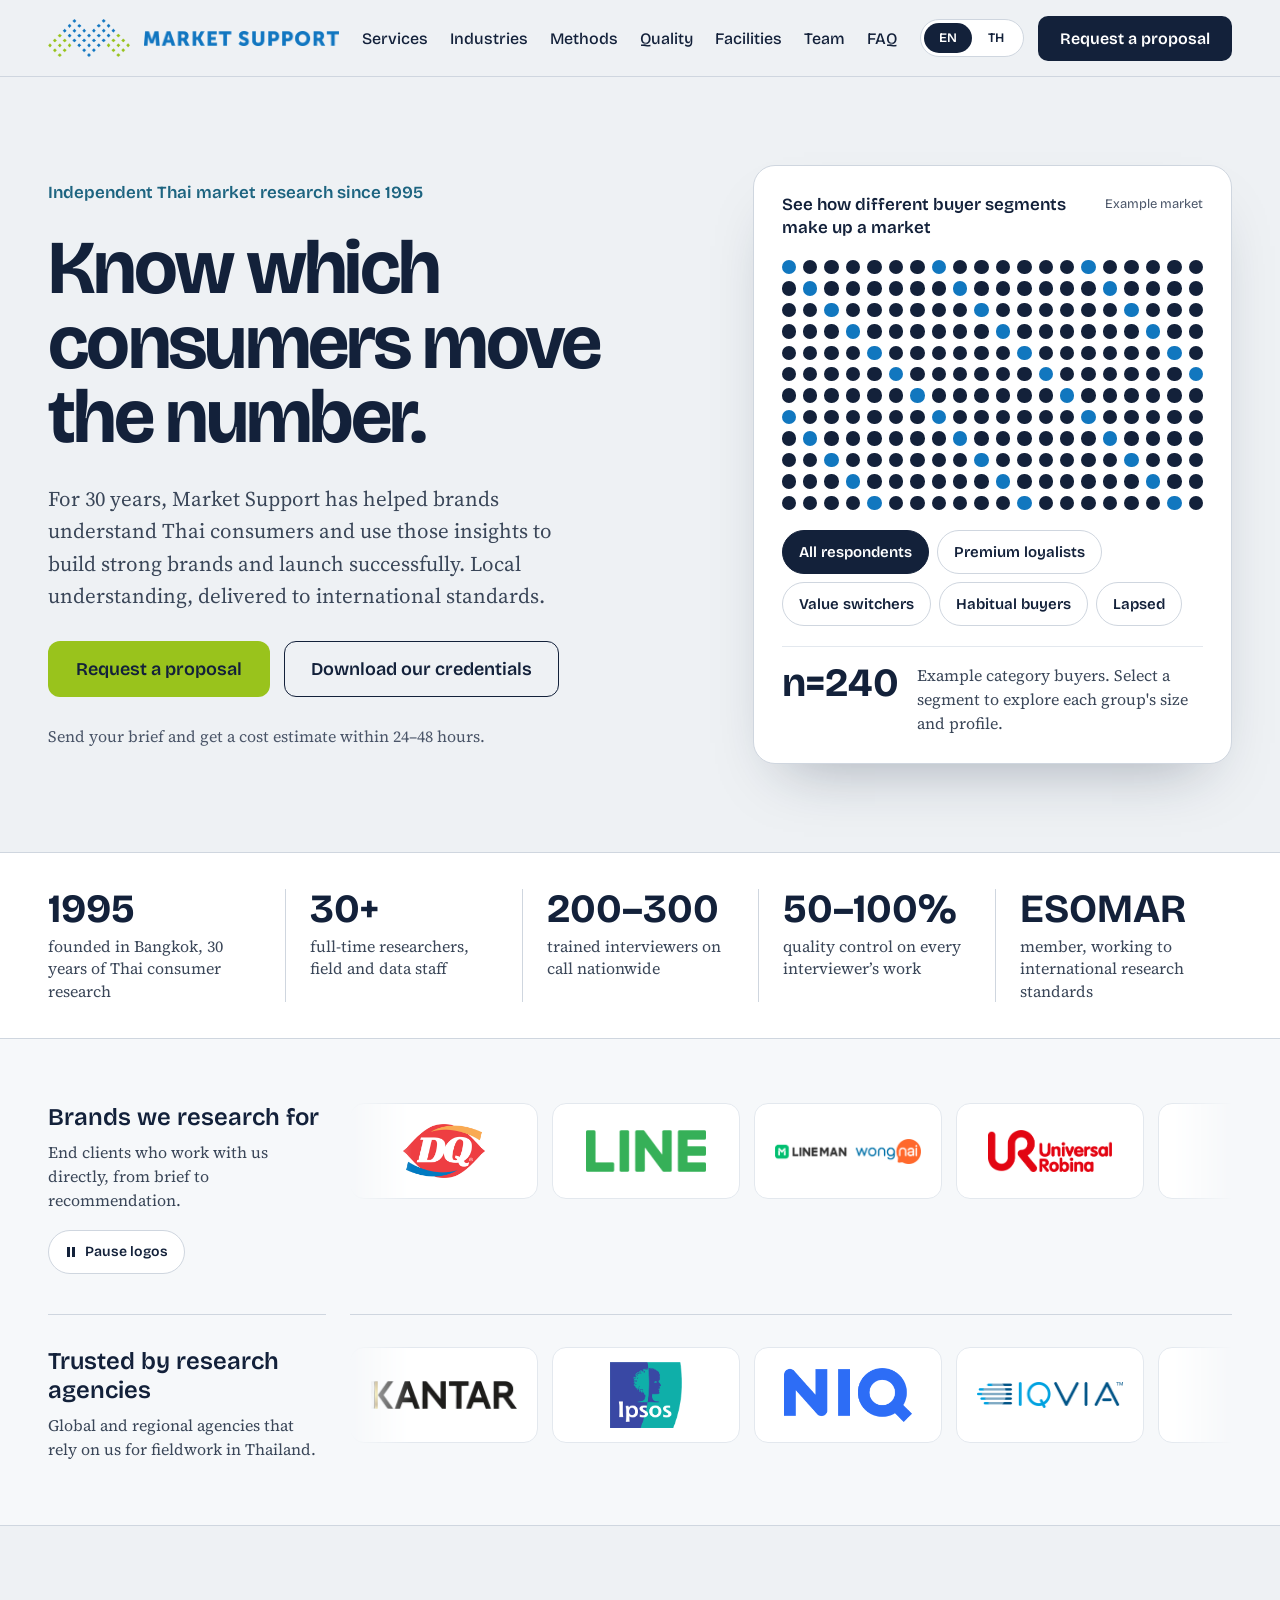
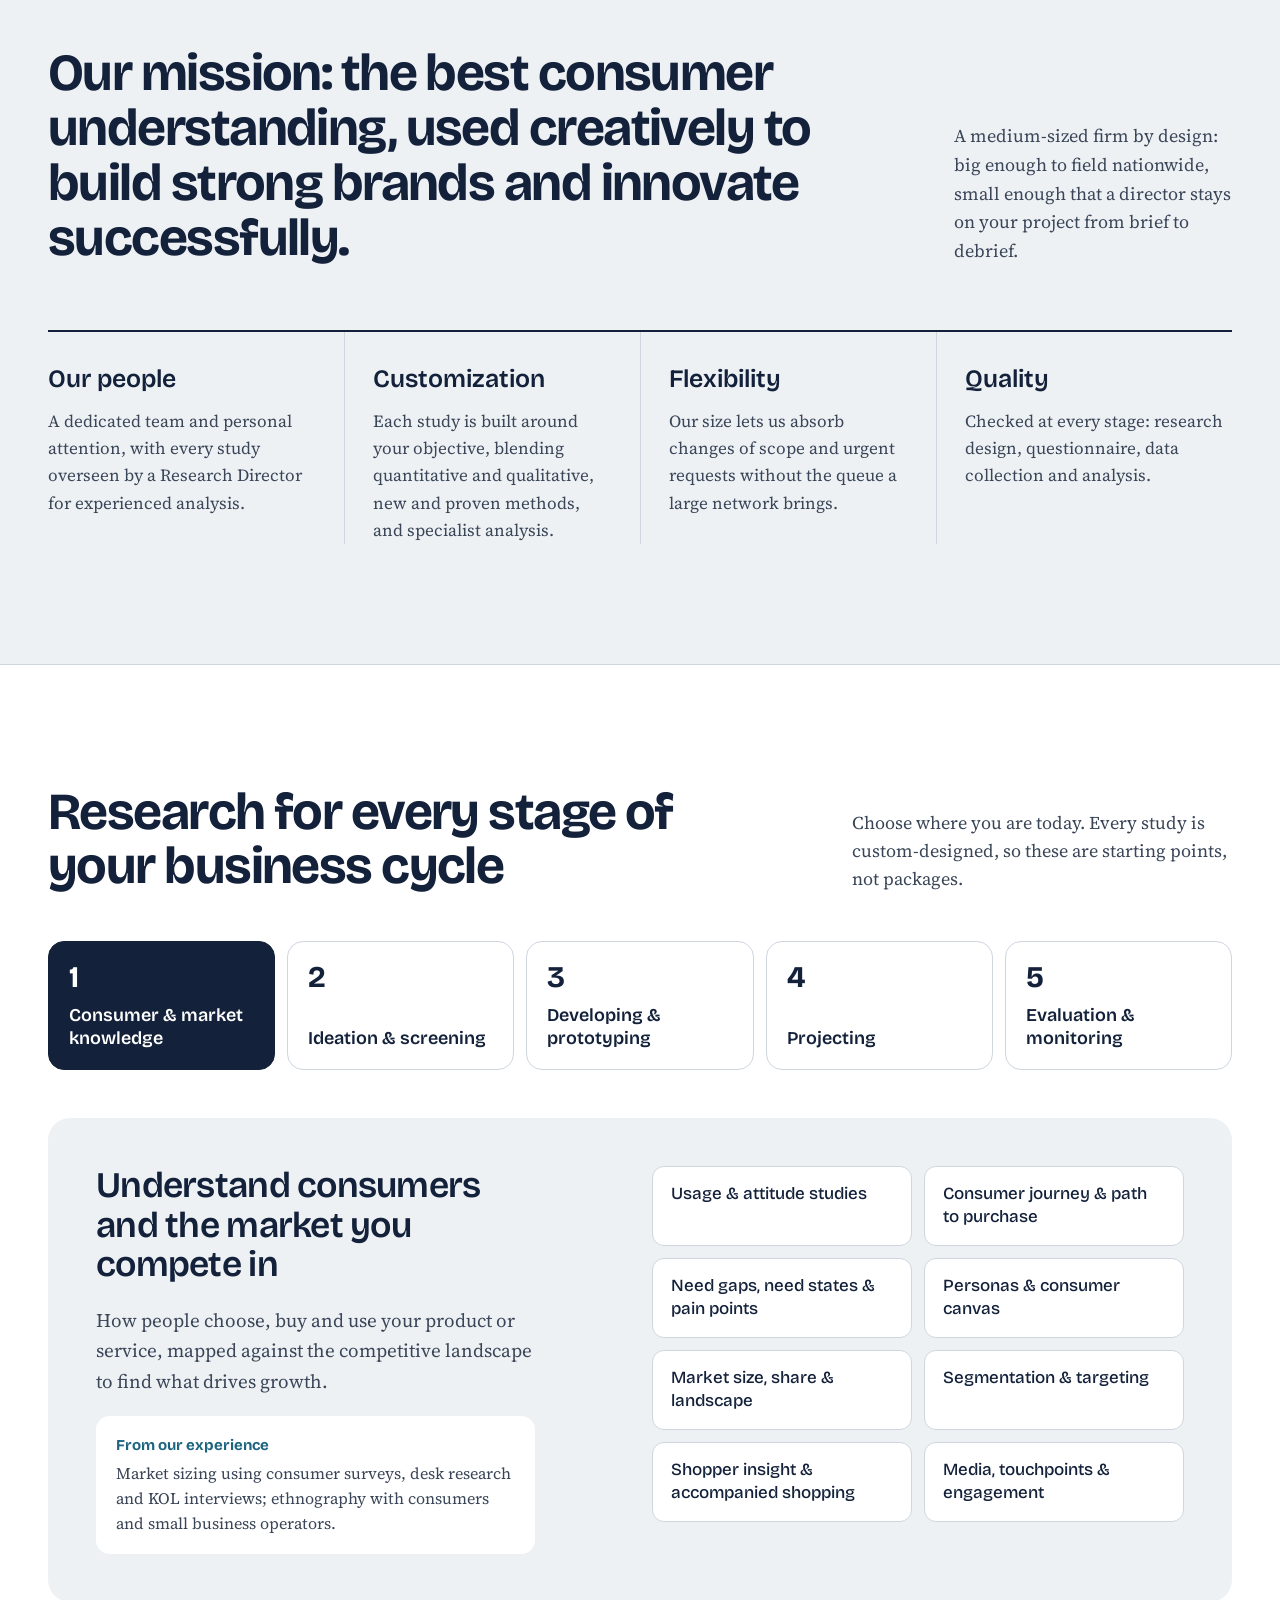
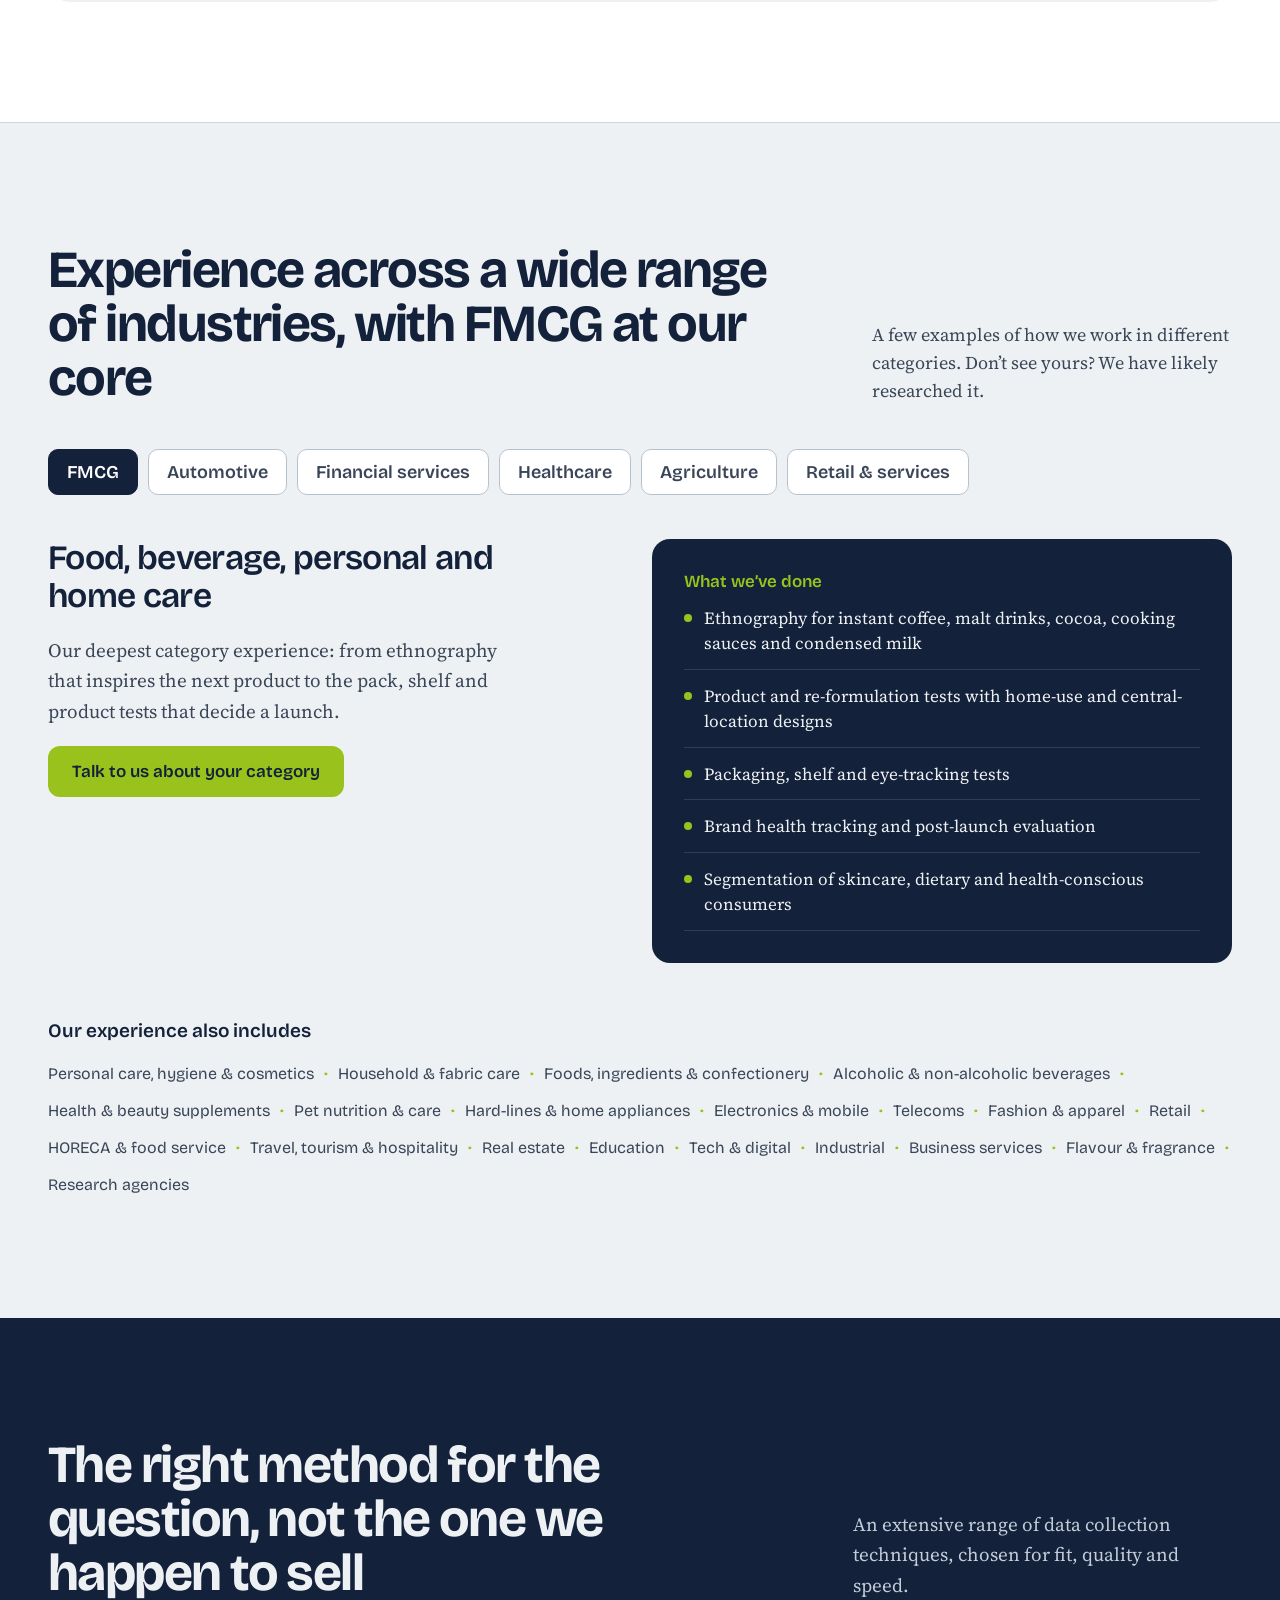
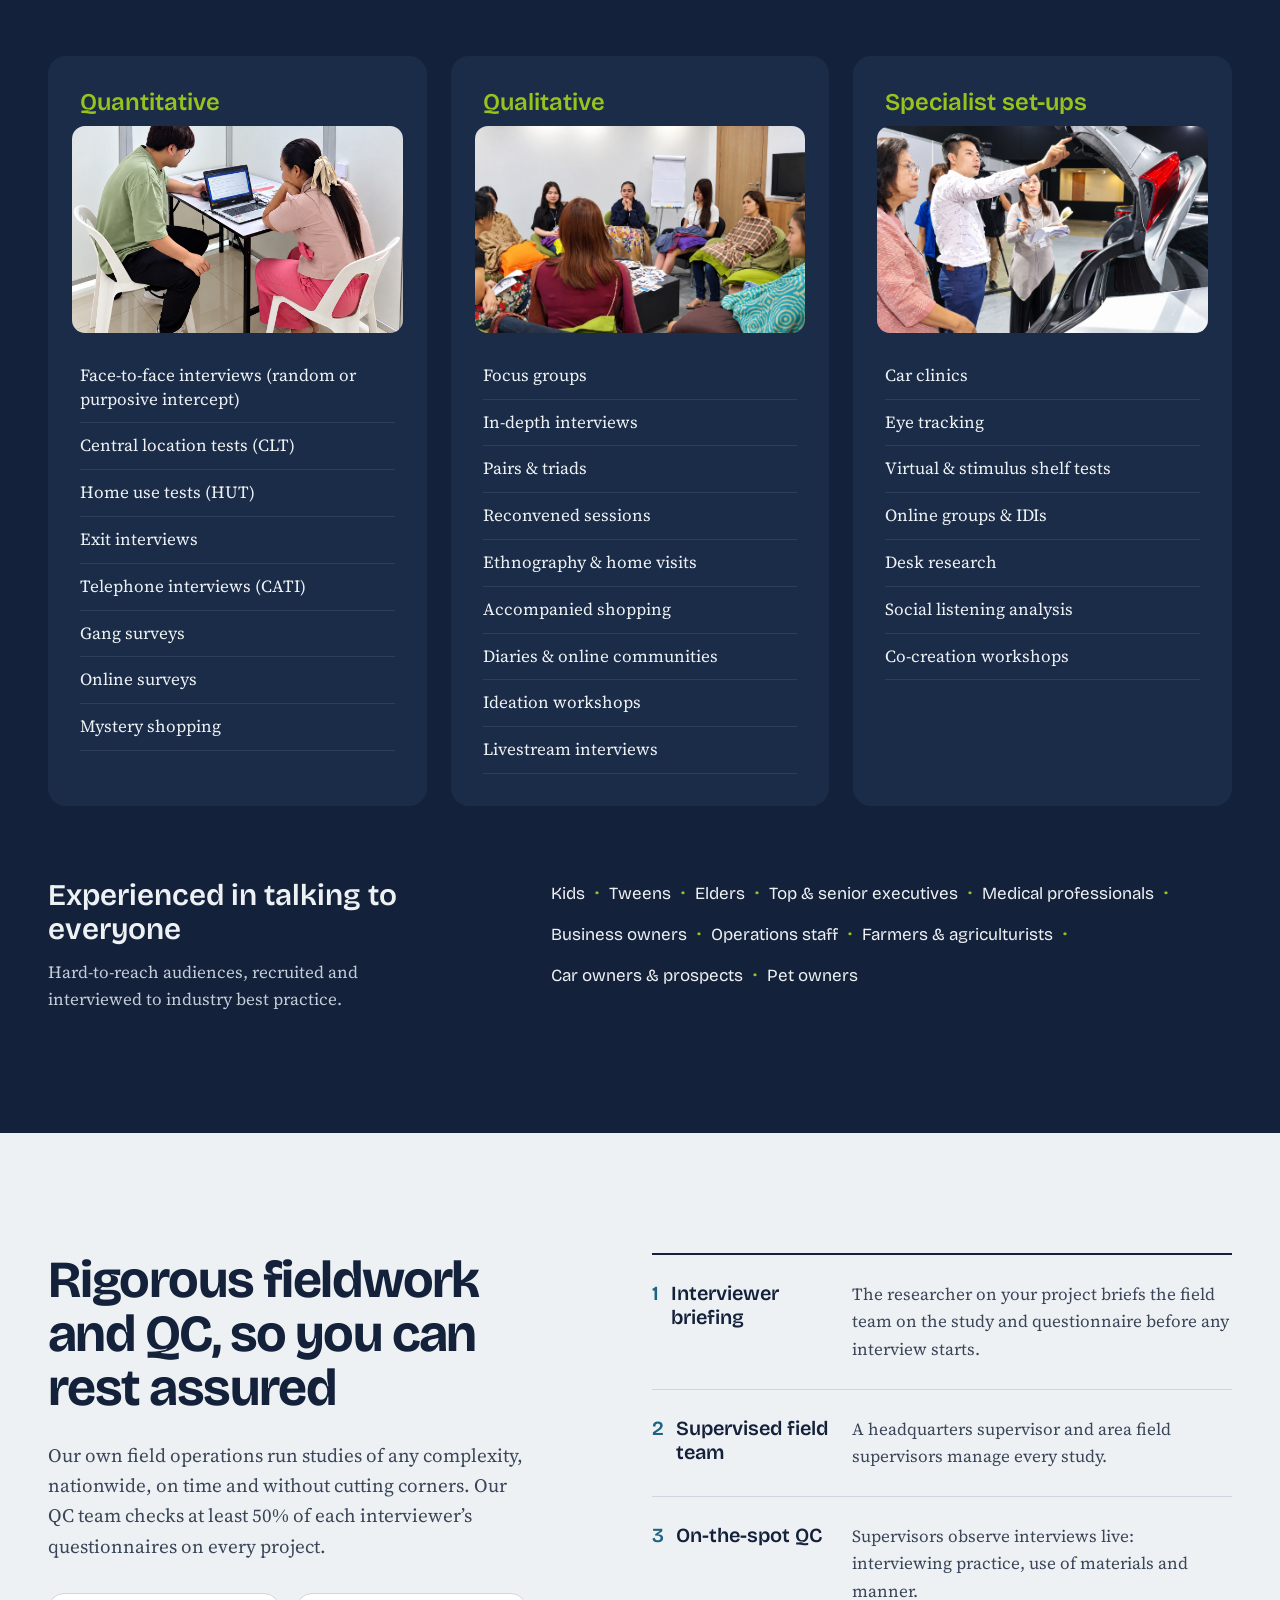
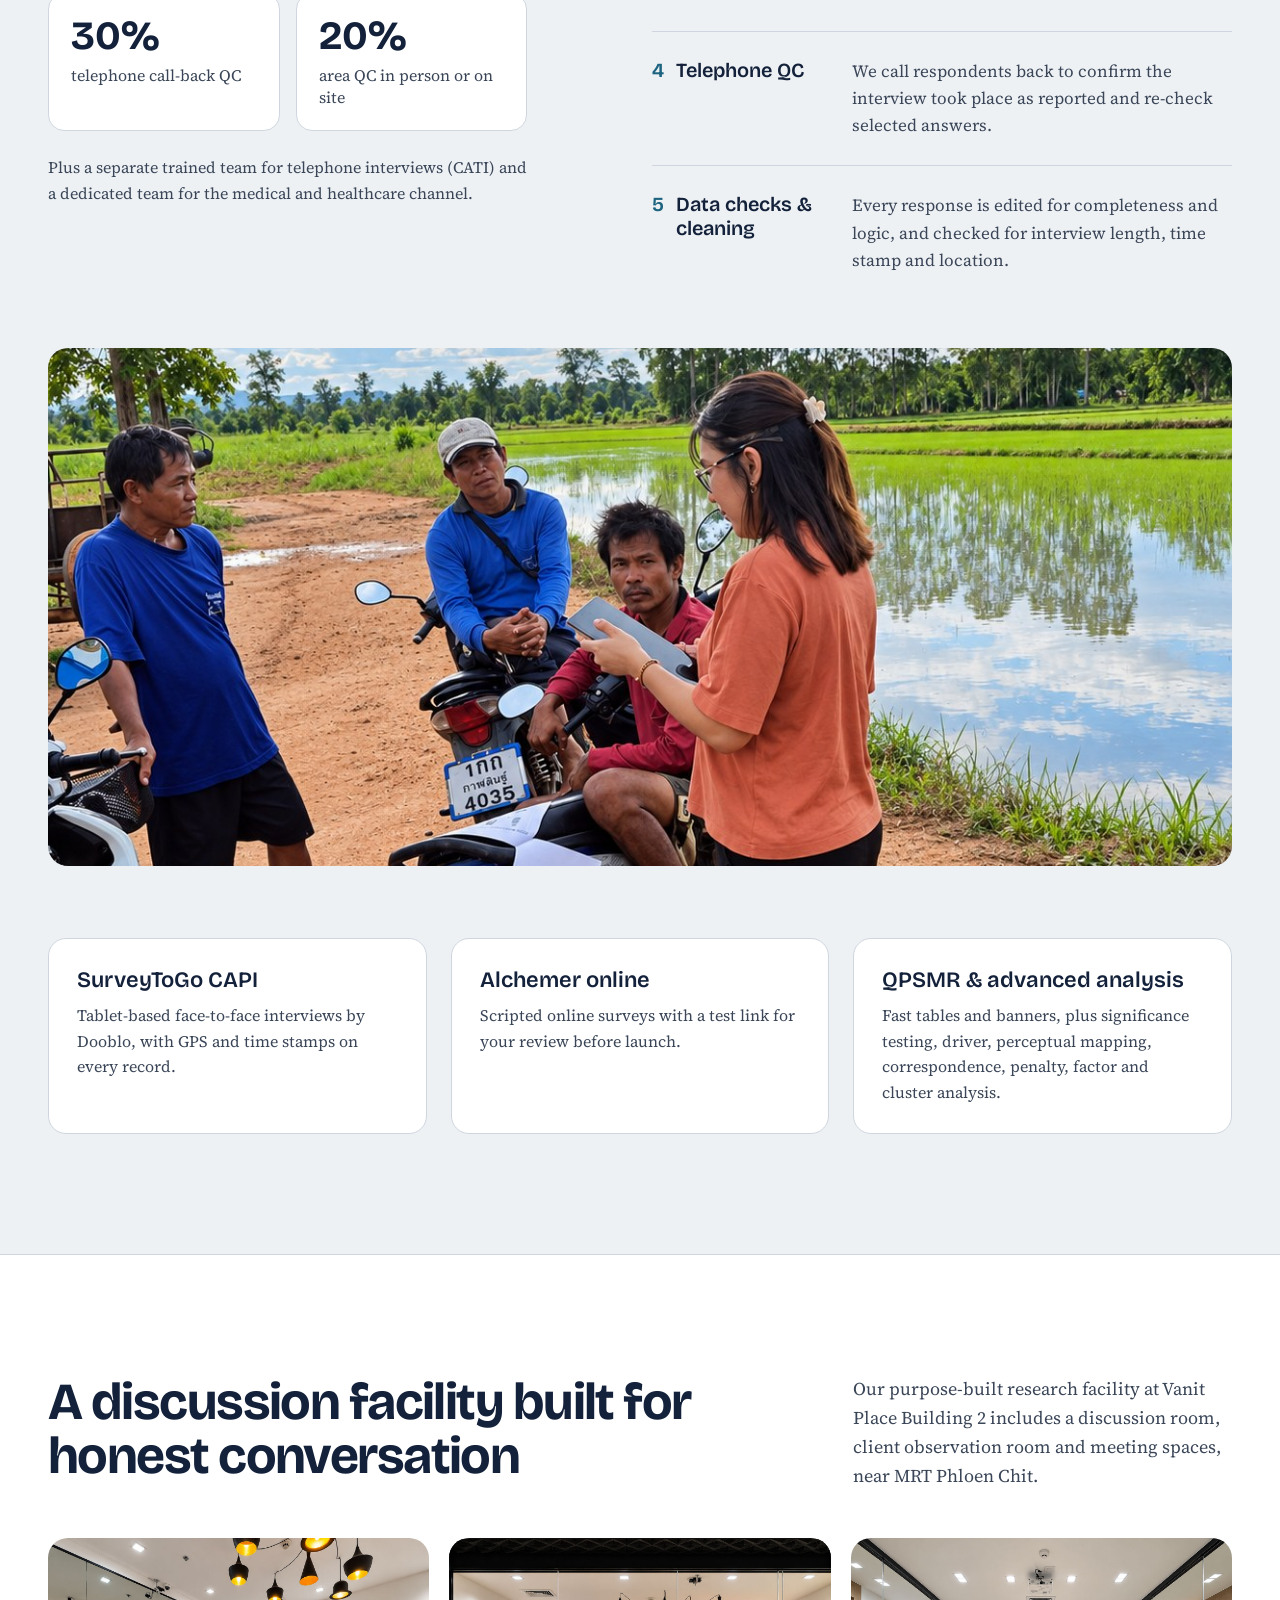
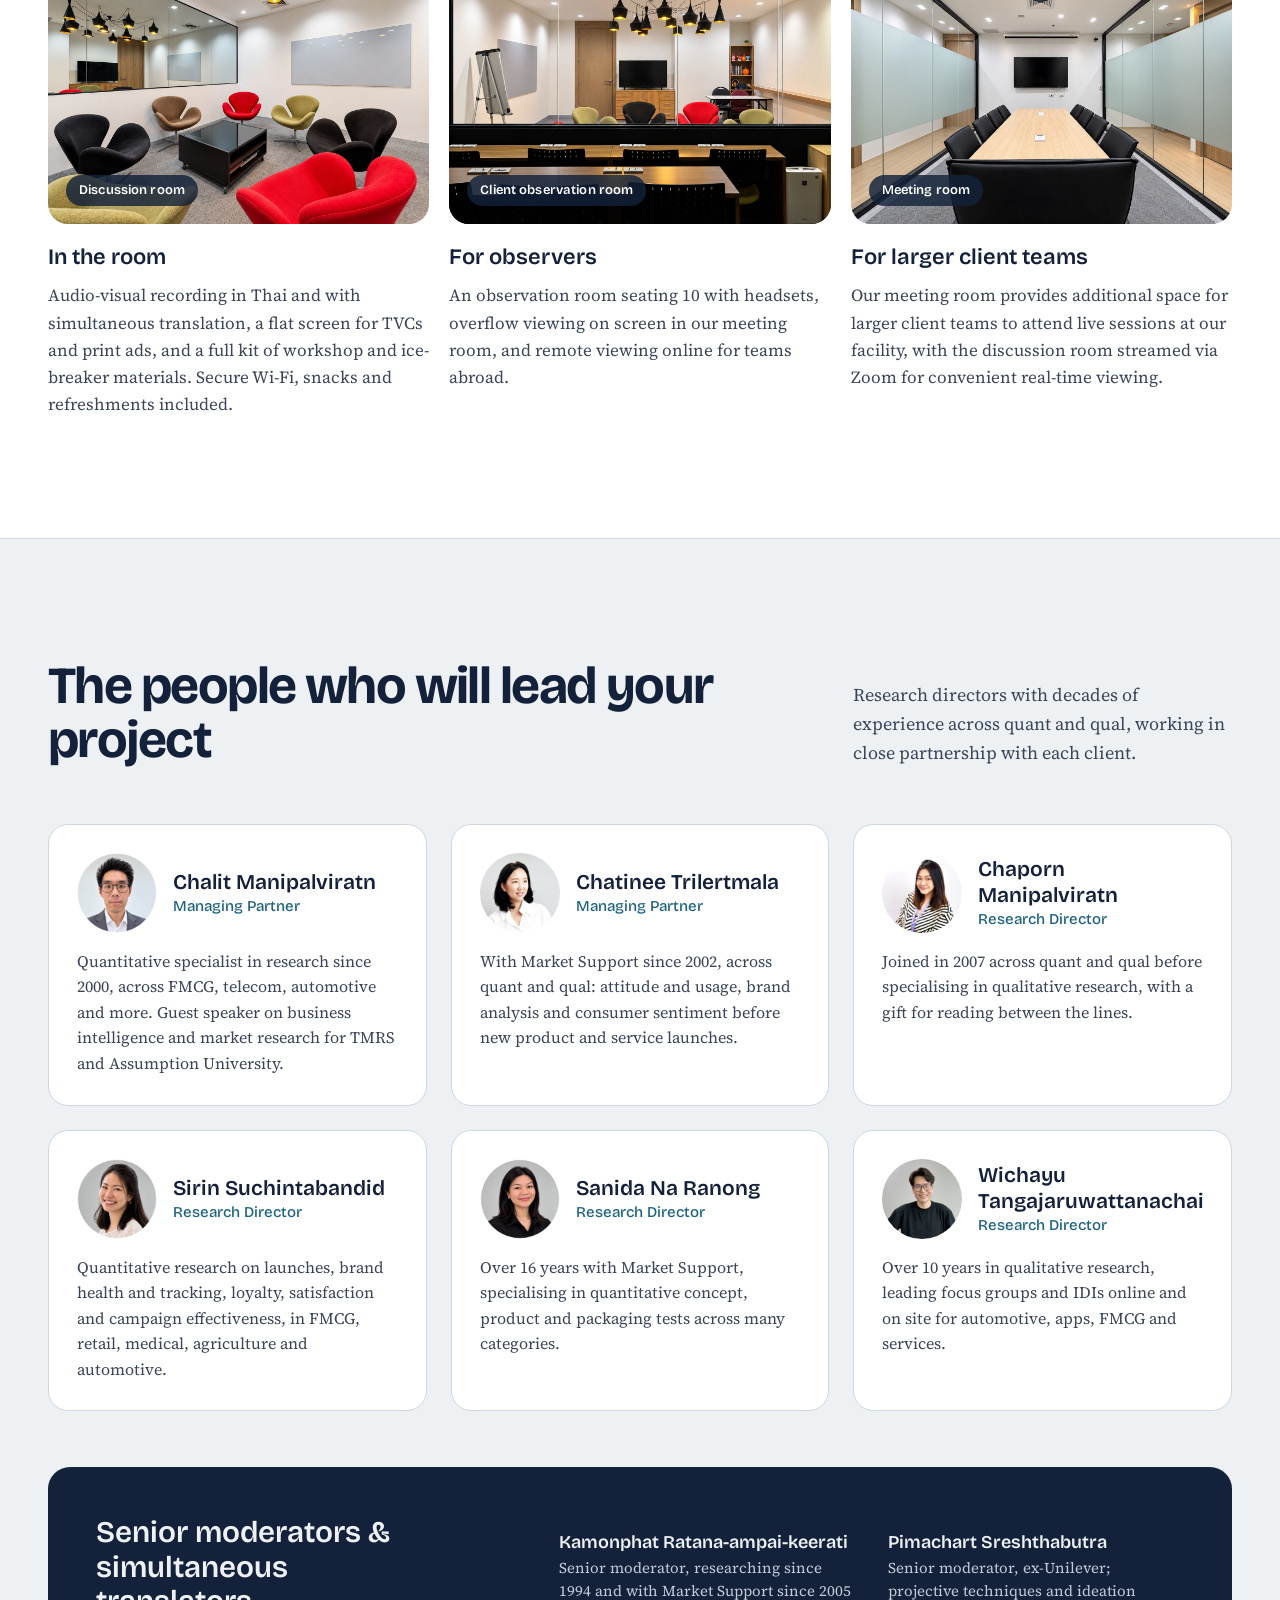
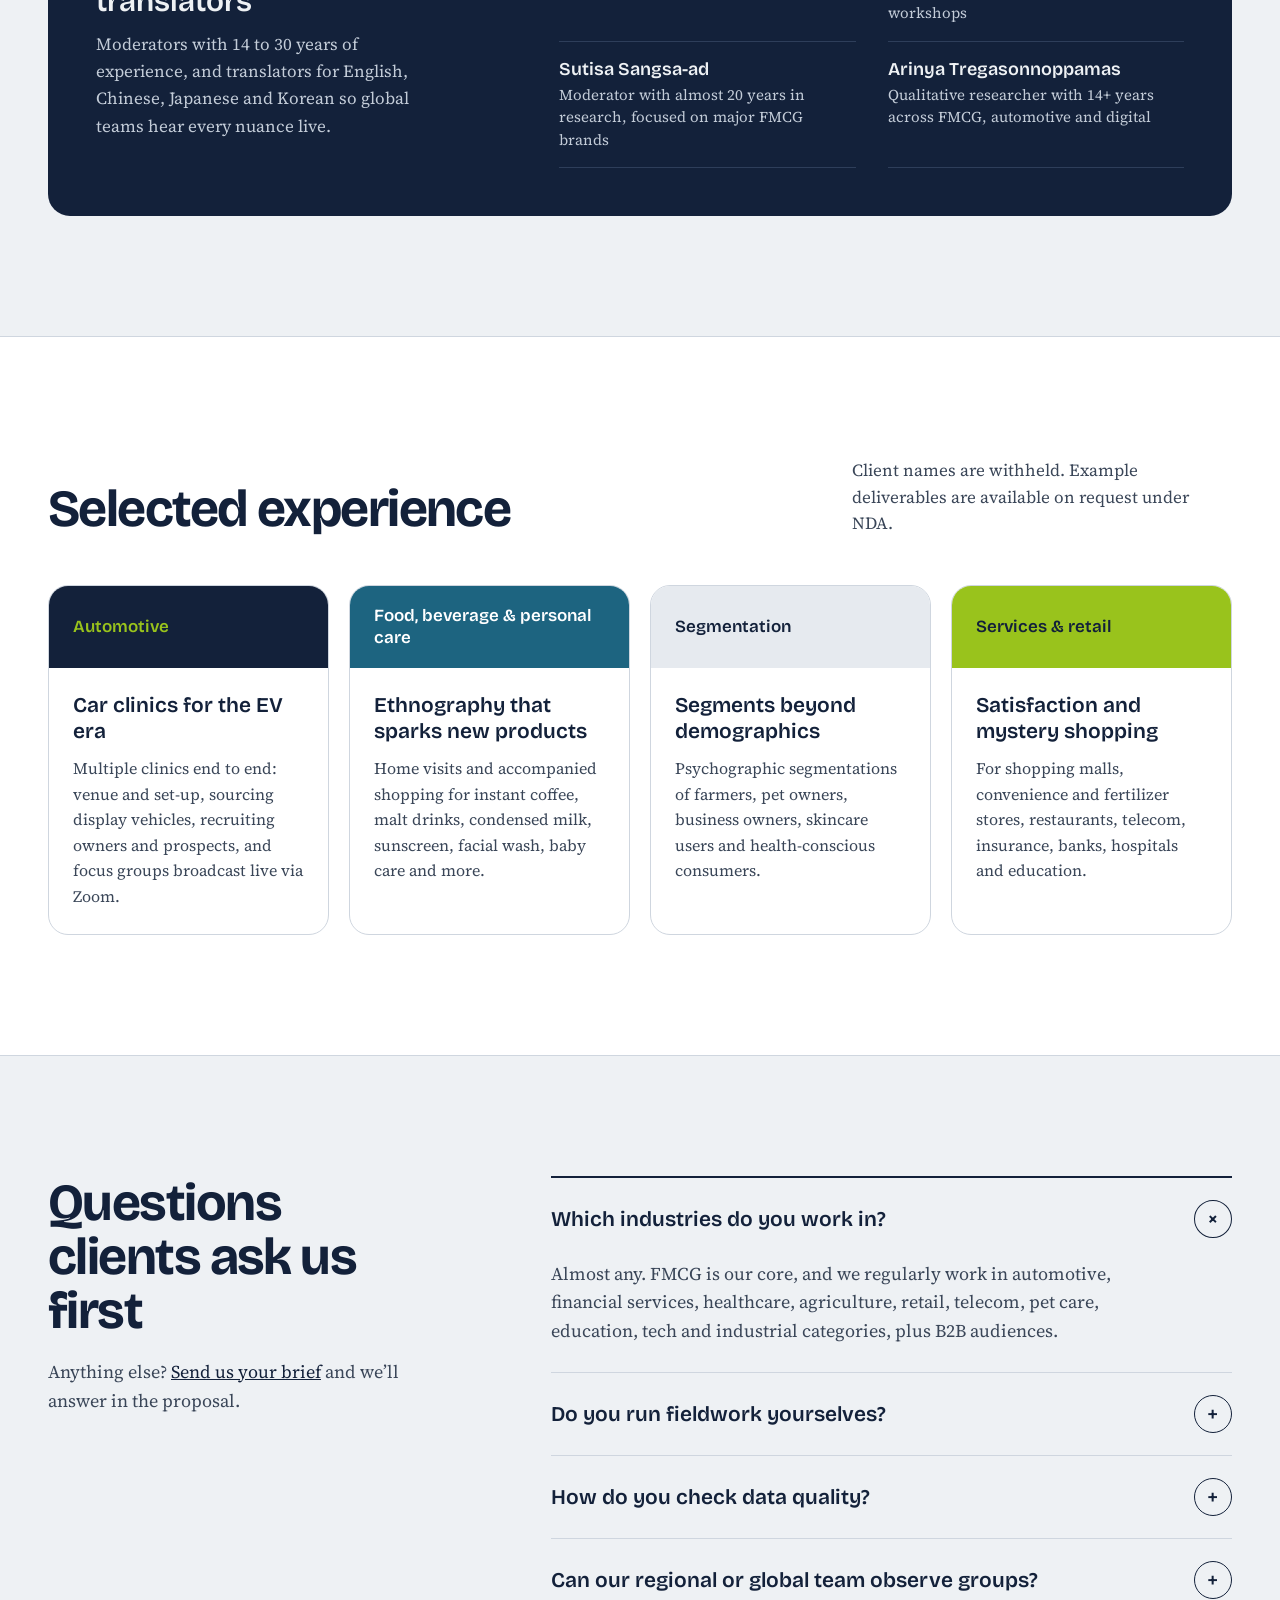
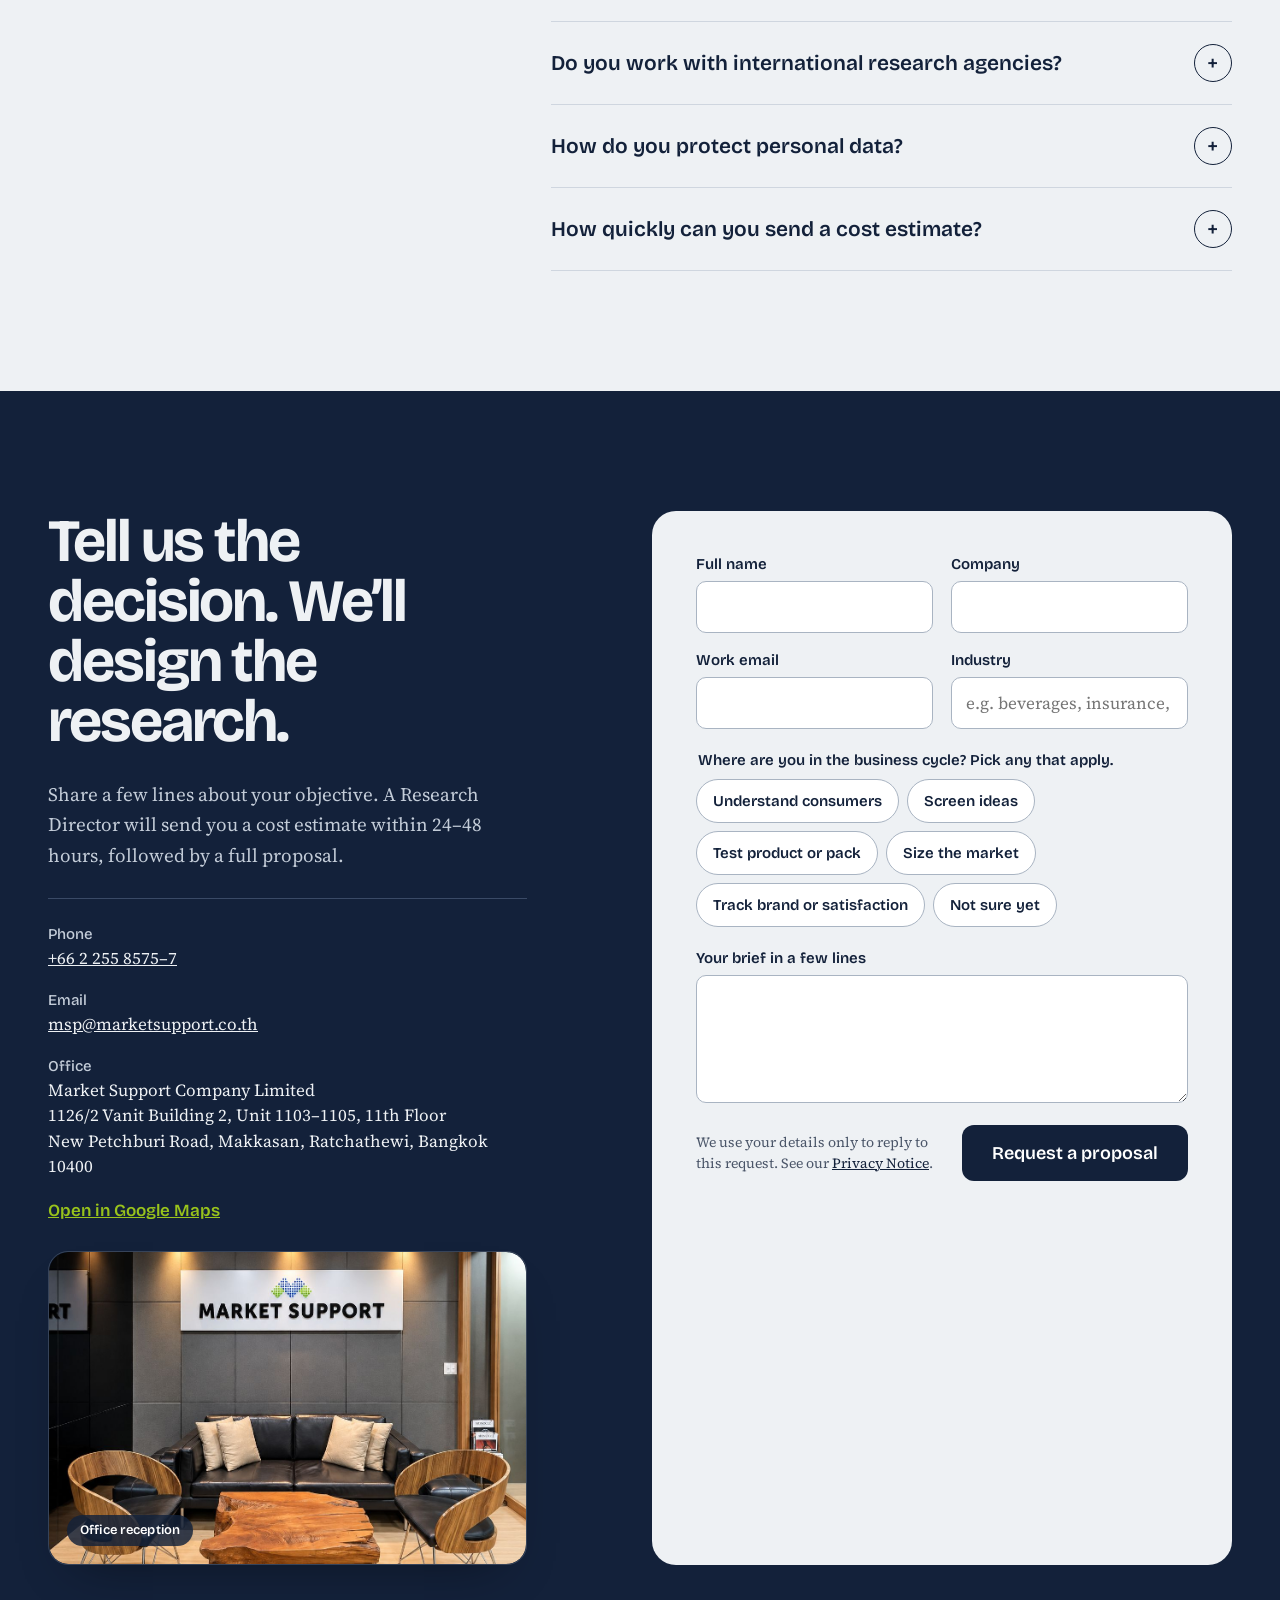
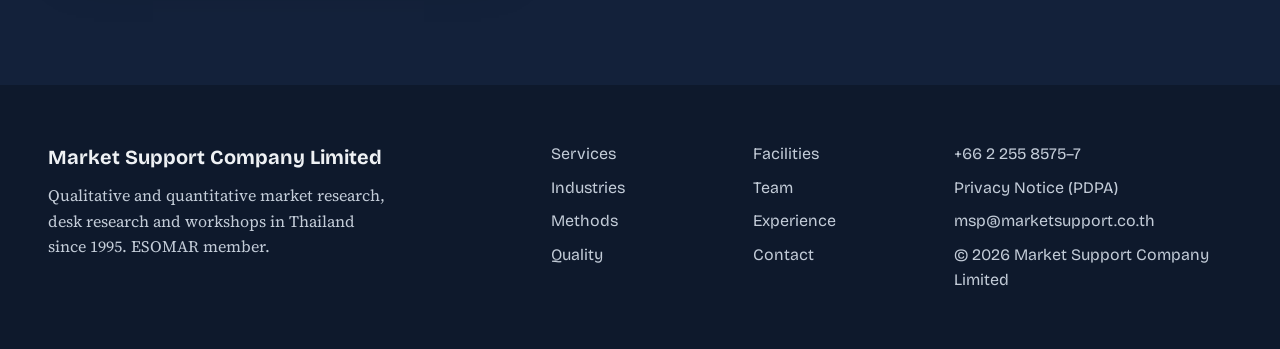
==== commit 87348194: "Add files via upload" ====
--- a/index.html
+++ b/index.html
@@ -1,42 +1,39 @@
-<!doctype html>
+<!DOCTYPE html>
+
 <html lang="en">
 <head>
-<meta charset="utf-8">
-<meta name="viewport" content="width=device-width, initial-scale=1">
+<meta charset="utf-8"/>
+<meta content="width=device-width, initial-scale=1" name="viewport"/>
 <title>Market Support Co., Ltd. — Market research in Thailand since 1995</title>
-<meta name="description" content="Market Support is an independent Thai market research company in Bangkok since 1995. Quantitative and qualitative research, nationwide fieldwork and focus group facilities.">
-<link rel="canonical" href="https://u3621195.github.io/">
-<link rel="alternate" hreflang="en" href="https://u3621195.github.io/">
-<link rel="alternate" hreflang="th" href="https://u3621195.github.io/th/">
-<link rel="alternate" hreflang="x-default" href="https://u3621195.github.io/">
-<meta property="og:type" content="website">
-<meta property="og:title" content="Market Support Co., Ltd. — Market research in Thailand since 1995">
-<meta property="og:description" content="Market Support is an independent Thai market research company in Bangkok since 1995. Quantitative and qualitative research, nationwide fieldwork and focus group facilities.">
-<meta property="og:url" content="https://u3621195.github.io/">
-<meta property="og:image" content="https://u3621195.github.io/assets/img/og-image.jpg">
-<meta property="og:locale" content="en_US">
-<meta name="theme-color" content="#13213A">
-<meta name="robots" content="noindex, nofollow">
-<link rel="icon" type="image/png" href="assets/img/favicon.png">
-<link rel="apple-touch-icon" href="assets/img/apple-touch-icon.png">
-<link rel="preload" href="assets/fonts/bricolage-grotesque-latin-opsz-normal.woff2" as="font" type="font/woff2" crossorigin>
-<link rel="preload" href="assets/fonts/source-serif-4-latin-opsz-normal.woff2" as="font" type="font/woff2" crossorigin>
-<link rel="stylesheet" href="assets/css/fonts-en.css">
-<link rel="stylesheet" href="assets/css/home.css">
-<link rel="stylesheet" href="assets/css/site.css">
+<meta content="Market Support is an independent Thai market research company in Bangkok since 1995. Quantitative and qualitative research, nationwide fieldwork and focus group facilities." name="description"/>
+<link href="https://u3621195.github.io/" rel="canonical"/>
+<link href="https://u3621195.github.io/" hreflang="en" rel="alternate"/>
+<link href="https://u3621195.github.io/th/" hreflang="th" rel="alternate"/>
+<link href="https://u3621195.github.io/" hreflang="x-default" rel="alternate"/>
+<meta content="website" property="og:type"/>
+<meta content="Market Support Co., Ltd. — Market research in Thailand since 1995" property="og:title"/>
+<meta content="Market Support is an independent Thai market research company in Bangkok since 1995. Quantitative and qualitative research, nationwide fieldwork and focus group facilities." property="og:description"/>
+<meta content="https://u3621195.github.io/" property="og:url"/>
+<meta content="https://u3621195.github.io/assets/img/og-image.jpg" property="og:image"/>
+<meta content="en_US" property="og:locale"/>
+<meta content="#13213A" name="theme-color"/>
+<meta content="noindex, nofollow" name="robots"/>
+<link href="assets/img/favicon.png" rel="icon" type="image/png"/>
+<link href="assets/img/apple-touch-icon.png" rel="apple-touch-icon"/>
+<link as="font" crossorigin="" href="assets/fonts/bricolage-grotesque-latin-opsz-normal.woff2" rel="preload" type="font/woff2"/>
+<link as="font" crossorigin="" href="assets/fonts/source-serif-4-latin-opsz-normal.woff2" rel="preload" type="font/woff2"/>
+<link href="assets/css/fonts-en.css" rel="stylesheet"/>
+<link href="assets/css/home.css" rel="stylesheet"/>
+<link href="assets/css/site.css" rel="stylesheet"/>
 </head>
 <body>
 <div id="app">
-
-
 <div style="width: 100%; min-width: 1200px; background: #EEF1F4; font-family: 'Source Serif 4', Georgia, serif; color: #13213A">
-
-
 <header style="position: sticky; top: 0; z-index: 20; background: rgba(238,241,244,0.95); border-bottom: 1px solid #CFD6DF">
 <nav aria-label="Main" style="max-width: 1240px; margin: 0 auto; padding: 0 48px; height: 76px; display: flex; align-items: center; justify-content: space-between; gap: 28px; font-family: 'Bricolage Grotesque', sans-serif">
-<a href="#top" aria-label="Market Support, home" style="display: flex; align-items: center; gap: 14px; text-decoration: none">
-<img src="assets/img/logo-mark.png" alt="" style="height: 38px; width: auto; display: block">
-<img src="assets/img/logo-wordmark.png" alt="Market Support" style="height: 15px; width: auto; display: block">
+<a aria-label="Market Support, home" href="#top" style="display: flex; align-items: center; gap: 14px; text-decoration: none">
+<img alt="" src="assets/img/logo-mark.png" style="height: 38px; width: auto; display: block"/>
+<img alt="Market Support" src="assets/img/logo-wordmark.png" style="height: 15px; width: auto; display: block"/>
 </a>
 <div class="desktop-nav-links" style="display: flex; gap: 26px; font-size: 16px; font-weight: 500">
 <a href="#services" style="text-decoration: none">Services</a>
@@ -47,8 +44,8 @@
 <a href="#team" style="text-decoration: none">Team</a>
 <a href="#faq" style="text-decoration: none">FAQ</a>
 </div>
-<div class="lang-toggle" role="group" aria-label="Language / ภาษา"><a href="index.html" hreflang="en" lang="en" data-lang="en" aria-current="page">EN</a><a href="th/index.html" hreflang="th" lang="th" data-lang="th">TH</a></div>
-<a href="#contact" class="btn-primary" style="text-decoration: none; background: #13213A; color: #FFFFFF; font-size: 16px; font-weight: 600; padding: 13px 22px; border-radius: 10px">Request a proposal</a>
+<div aria-label="Language / ภาษา" class="lang-toggle" role="group"><a aria-current="page" data-lang="en" href="index.html" hreflang="en" lang="en">EN</a><a data-lang="th" href="th/index.html" hreflang="th" lang="th">TH</a></div>
+<a class="btn-primary" href="#contact" style="text-decoration: none; background: #13213A; color: #FFFFFF; font-size: 16px; font-weight: 600; padding: 13px 22px; border-radius: 10px">Request a proposal</a>
 <details class="mobile-nav-menu">
 <summary aria-label="Open navigation menu">☰</summary>
 <div class="mobile-nav-panel">
@@ -65,529 +62,277 @@
 </details>
 </nav>
 </header>
-
-
 <section id="top" style="max-width: 1240px; margin: 0 auto; padding: 88px 48px 88px; display: grid; grid-template-columns: repeat(12, minmax(0, 1fr)); column-gap: 24px; align-items: center">
 <div style="grid-column: span 6; display: flex; flex-direction: column; gap: 28px">
 <p style="margin: 0; font-family: 'Bricolage Grotesque', sans-serif; font-size: 17px; font-weight: 600; color: #1D6480">Independent Thai market research since 1995</p>
 <h1 class="hero-title" style="margin: 0; font-family: 'Bricolage Grotesque', sans-serif; line-height: 0.98; letter-spacing: -0.035em; font-weight: 700">Know which consumers move the number.</h1>
 <p style="margin: 0; font-size: 21px; line-height: 1.55; color: #3A4658; max-width: 540px">For 30 years, Market Support has helped brands understand Thai consumers and use those insights to build strong brands and launch successfully. Local understanding, delivered to international standards.</p>
 <div style="display: flex; gap: 14px; flex-wrap: wrap; font-family: 'Bricolage Grotesque', sans-serif">
-<a href="#contact" class="btn-primary" style="text-decoration: none; background: #99C31C; color: #13213A; font-size: 18px; font-weight: 600; padding: 17px 28px; border-radius: 12px">Request a proposal</a>
-<a href="#contact" class="btn-ghost" style="text-decoration: none; color: #13213A; font-size: 18px; font-weight: 600; padding: 16px 26px; border-radius: 12px; border: 1.5px solid #13213A">Download our credentials</a>
+<a class="btn-primary" href="#contact" style="text-decoration: none; background: #99C31C; color: #13213A; font-size: 18px; font-weight: 600; padding: 17px 28px; border-radius: 12px">Request a proposal</a>
+<a class="btn-ghost" href="Market_Support_Credentials_2026.pdf" target="_blank" rel="noopener noreferrer" style="text-decoration: none; color: #13213A; font-size: 18px; font-weight: 600; padding: 16px 26px; border-radius: 12px; border: 1.5px solid #13213A">Download our credentials</a>
 </div>
 <p style="margin: 0; font-size: 16px; color: #4A5568">Send your brief and get a cost estimate within 24–48 hours.</p>
 </div>
-
 <div style="grid-column: 8 / span 5; background: #FFFFFF; border: 1px solid #CFD6DF; border-radius: 22px; padding: 28px; display: flex; flex-direction: column; gap: 20px; box-shadow: 0 30px 60px -30px rgba(19,33,58,0.35)">
 <div style="display: grid; grid-template-columns: minmax(0, 1fr) auto; gap: 16px; align-items: start; font-family: 'Bricolage Grotesque', sans-serif">
 <span style="font-size: 17px; font-weight: 600; line-height: 1.35">See how different buyer segments make up a market</span>
 <span style="font-size: 13px; line-height: 1.35; color: #4A5568; white-space: nowrap; padding-top: 2px">Example market</span>
 </div>
-<div style="display: grid; grid-template-columns: repeat(20, minmax(0, 1fr)); gap: 7px" data-seg-dots="">
-
+<div data-seg-dots="" style="display: grid; grid-template-columns: repeat(20, minmax(0, 1fr)); gap: 7px">
 <span style="display:block; aspect-ratio:1/1; border-radius:50%; background:#1177BF; transition: background .35s ease 0ms"></span>
-
 <span style="display:block; aspect-ratio:1/1; border-radius:50%; background:#13213A; transition: background .35s ease 12ms"></span>
-
 <span style="display:block; aspect-ratio:1/1; border-radius:50%; background:#13213A; transition: background .35s ease 24ms"></span>
-
 <span style="display:block; aspect-ratio:1/1; border-radius:50%; background:#13213A; transition: background .35s ease 36ms"></span>
-
 <span style="display:block; aspect-ratio:1/1; border-radius:50%; background:#13213A; transition: background .35s ease 48ms"></span>
-
 <span style="display:block; aspect-ratio:1/1; border-radius:50%; background:#13213A; transition: background .35s ease 60ms"></span>
-
 <span style="display:block; aspect-ratio:1/1; border-radius:50%; background:#13213A; transition: background .35s ease 72ms"></span>
-
 <span style="display:block; aspect-ratio:1/1; border-radius:50%; background:#1177BF; transition: background .35s ease 84ms"></span>
-
 <span style="display:block; aspect-ratio:1/1; border-radius:50%; background:#13213A; transition: background .35s ease 96ms"></span>
-
 <span style="display:block; aspect-ratio:1/1; border-radius:50%; background:#13213A; transition: background .35s ease 108ms"></span>
-
 <span style="display:block; aspect-ratio:1/1; border-radius:50%; background:#13213A; transition: background .35s ease 120ms"></span>
-
 <span style="display:block; aspect-ratio:1/1; border-radius:50%; background:#13213A; transition: background .35s ease 132ms"></span>
-
 <span style="display:block; aspect-ratio:1/1; border-radius:50%; background:#13213A; transition: background .35s ease 144ms"></span>
-
 <span style="display:block; aspect-ratio:1/1; border-radius:50%; background:#13213A; transition: background .35s ease 156ms"></span>
-
 <span style="display:block; aspect-ratio:1/1; border-radius:50%; background:#1177BF; transition: background .35s ease 168ms"></span>
-
 <span style="display:block; aspect-ratio:1/1; border-radius:50%; background:#13213A; transition: background .35s ease 180ms"></span>
-
 <span style="display:block; aspect-ratio:1/1; border-radius:50%; background:#13213A; transition: background .35s ease 192ms"></span>
-
 <span style="display:block; aspect-ratio:1/1; border-radius:50%; background:#13213A; transition: background .35s ease 204ms"></span>
-
 <span style="display:block; aspect-ratio:1/1; border-radius:50%; background:#13213A; transition: background .35s ease 216ms"></span>
-
 <span style="display:block; aspect-ratio:1/1; border-radius:50%; background:#13213A; transition: background .35s ease 228ms"></span>
-
 <span style="display:block; aspect-ratio:1/1; border-radius:50%; background:#13213A; transition: background .35s ease 0ms"></span>
-
 <span style="display:block; aspect-ratio:1/1; border-radius:50%; background:#1177BF; transition: background .35s ease 12ms"></span>
-
 <span style="display:block; aspect-ratio:1/1; border-radius:50%; background:#13213A; transition: background .35s ease 24ms"></span>
-
 <span style="display:block; aspect-ratio:1/1; border-radius:50%; background:#13213A; transition: background .35s ease 36ms"></span>
-
 <span style="display:block; aspect-ratio:1/1; border-radius:50%; background:#13213A; transition: background .35s ease 48ms"></span>
-
 <span style="display:block; aspect-ratio:1/1; border-radius:50%; background:#13213A; transition: background .35s ease 60ms"></span>
-
 <span style="display:block; aspect-ratio:1/1; border-radius:50%; background:#13213A; transition: background .35s ease 72ms"></span>
-
 <span style="display:block; aspect-ratio:1/1; border-radius:50%; background:#13213A; transition: background .35s ease 84ms"></span>
-
 <span style="display:block; aspect-ratio:1/1; border-radius:50%; background:#1177BF; transition: background .35s ease 96ms"></span>
-
 <span style="display:block; aspect-ratio:1/1; border-radius:50%; background:#13213A; transition: background .35s ease 108ms"></span>
-
 <span style="display:block; aspect-ratio:1/1; border-radius:50%; background:#13213A; transition: background .35s ease 120ms"></span>
-
 <span style="display:block; aspect-ratio:1/1; border-radius:50%; background:#13213A; transition: background .35s ease 132ms"></span>
-
 <span style="display:block; aspect-ratio:1/1; border-radius:50%; background:#13213A; transition: background .35s ease 144ms"></span>
-
 <span style="display:block; aspect-ratio:1/1; border-radius:50%; background:#13213A; transition: background .35s ease 156ms"></span>
-
 <span style="display:block; aspect-ratio:1/1; border-radius:50%; background:#13213A; transition: background .35s ease 168ms"></span>
-
 <span style="display:block; aspect-ratio:1/1; border-radius:50%; background:#1177BF; transition: background .35s ease 180ms"></span>
-
 <span style="display:block; aspect-ratio:1/1; border-radius:50%; background:#13213A; transition: background .35s ease 192ms"></span>
-
 <span style="display:block; aspect-ratio:1/1; border-radius:50%; background:#13213A; transition: background .35s ease 204ms"></span>
-
 <span style="display:block; aspect-ratio:1/1; border-radius:50%; background:#13213A; transition: background .35s ease 216ms"></span>
-
 <span style="display:block; aspect-ratio:1/1; border-radius:50%; background:#13213A; transition: background .35s ease 228ms"></span>
-
 <span style="display:block; aspect-ratio:1/1; border-radius:50%; background:#13213A; transition: background .35s ease 0ms"></span>
-
 <span style="display:block; aspect-ratio:1/1; border-radius:50%; background:#13213A; transition: background .35s ease 12ms"></span>
-
 <span style="display:block; aspect-ratio:1/1; border-radius:50%; background:#1177BF; transition: background .35s ease 24ms"></span>
-
 <span style="display:block; aspect-ratio:1/1; border-radius:50%; background:#13213A; transition: background .35s ease 36ms"></span>
-
 <span style="display:block; aspect-ratio:1/1; border-radius:50%; background:#13213A; transition: background .35s ease 48ms"></span>
-
 <span style="display:block; aspect-ratio:1/1; border-radius:50%; background:#13213A; transition: background .35s ease 60ms"></span>
-
 <span style="display:block; aspect-ratio:1/1; border-radius:50%; background:#13213A; transition: background .35s ease 72ms"></span>
-
 <span style="display:block; aspect-ratio:1/1; border-radius:50%; background:#13213A; transition: background .35s ease 84ms"></span>
-
 <span style="display:block; aspect-ratio:1/1; border-radius:50%; background:#13213A; transition: background .35s ease 96ms"></span>
-
 <span style="display:block; aspect-ratio:1/1; border-radius:50%; background:#1177BF; transition: background .35s ease 108ms"></span>
-
 <span style="display:block; aspect-ratio:1/1; border-radius:50%; background:#13213A; transition: background .35s ease 120ms"></span>
-
 <span style="display:block; aspect-ratio:1/1; border-radius:50%; background:#13213A; transition: background .35s ease 132ms"></span>
-
 <span style="display:block; aspect-ratio:1/1; border-radius:50%; background:#13213A; transition: background .35s ease 144ms"></span>
-
 <span style="display:block; aspect-ratio:1/1; border-radius:50%; background:#13213A; transition: background .35s ease 156ms"></span>
-
 <span style="display:block; aspect-ratio:1/1; border-radius:50%; background:#13213A; transition: background .35s ease 168ms"></span>
-
 <span style="display:block; aspect-ratio:1/1; border-radius:50%; background:#13213A; transition: background .35s ease 180ms"></span>
-
 <span style="display:block; aspect-ratio:1/1; border-radius:50%; background:#1177BF; transition: background .35s ease 192ms"></span>
-
 <span style="display:block; aspect-ratio:1/1; border-radius:50%; background:#13213A; transition: background .35s ease 204ms"></span>
-
 <span style="display:block; aspect-ratio:1/1; border-radius:50%; background:#13213A; transition: background .35s ease 216ms"></span>
-
 <span style="display:block; aspect-ratio:1/1; border-radius:50%; background:#13213A; transition: background .35s ease 228ms"></span>
-
 <span style="display:block; aspect-ratio:1/1; border-radius:50%; background:#13213A; transition: background .35s ease 0ms"></span>
-
 <span style="display:block; aspect-ratio:1/1; border-radius:50%; background:#13213A; transition: background .35s ease 12ms"></span>
-
 <span style="display:block; aspect-ratio:1/1; border-radius:50%; background:#13213A; transition: background .35s ease 24ms"></span>
-
 <span style="display:block; aspect-ratio:1/1; border-radius:50%; background:#1177BF; transition: background .35s ease 36ms"></span>
-
 <span style="display:block; aspect-ratio:1/1; border-radius:50%; background:#13213A; transition: background .35s ease 48ms"></span>
-
 <span style="display:block; aspect-ratio:1/1; border-radius:50%; background:#13213A; transition: background .35s ease 60ms"></span>
-
 <span style="display:block; aspect-ratio:1/1; border-radius:50%; background:#13213A; transition: background .35s ease 72ms"></span>
-
 <span style="display:block; aspect-ratio:1/1; border-radius:50%; background:#13213A; transition: background .35s ease 84ms"></span>
-
 <span style="display:block; aspect-ratio:1/1; border-radius:50%; background:#13213A; transition: background .35s ease 96ms"></span>
-
 <span style="display:block; aspect-ratio:1/1; border-radius:50%; background:#13213A; transition: background .35s ease 108ms"></span>
-
 <span style="display:block; aspect-ratio:1/1; border-radius:50%; background:#1177BF; transition: background .35s ease 120ms"></span>
-
 <span style="display:block; aspect-ratio:1/1; border-radius:50%; background:#13213A; transition: background .35s ease 132ms"></span>
-
 <span style="display:block; aspect-ratio:1/1; border-radius:50%; background:#13213A; transition: background .35s ease 144ms"></span>
-
 <span style="display:block; aspect-ratio:1/1; border-radius:50%; background:#13213A; transition: background .35s ease 156ms"></span>
-
 <span style="display:block; aspect-ratio:1/1; border-radius:50%; background:#13213A; transition: background .35s ease 168ms"></span>
-
 <span style="display:block; aspect-ratio:1/1; border-radius:50%; background:#13213A; transition: background .35s ease 180ms"></span>
-
 <span style="display:block; aspect-ratio:1/1; border-radius:50%; background:#13213A; transition: background .35s ease 192ms"></span>
-
 <span style="display:block; aspect-ratio:1/1; border-radius:50%; background:#1177BF; transition: background .35s ease 204ms"></span>
-
 <span style="display:block; aspect-ratio:1/1; border-radius:50%; background:#13213A; transition: background .35s ease 216ms"></span>
-
 <span style="display:block; aspect-ratio:1/1; border-radius:50%; background:#13213A; transition: background .35s ease 228ms"></span>
-
 <span style="display:block; aspect-ratio:1/1; border-radius:50%; background:#13213A; transition: background .35s ease 0ms"></span>
-
 <span style="display:block; aspect-ratio:1/1; border-radius:50%; background:#13213A; transition: background .35s ease 12ms"></span>
-
 <span style="display:block; aspect-ratio:1/1; border-radius:50%; background:#13213A; transition: background .35s ease 24ms"></span>
-
 <span style="display:block; aspect-ratio:1/1; border-radius:50%; background:#13213A; transition: background .35s ease 36ms"></span>
-
 <span style="display:block; aspect-ratio:1/1; border-radius:50%; background:#1177BF; transition: background .35s ease 48ms"></span>
-
 <span style="display:block; aspect-ratio:1/1; border-radius:50%; background:#13213A; transition: background .35s ease 60ms"></span>
-
 <span style="display:block; aspect-ratio:1/1; border-radius:50%; background:#13213A; transition: background .35s ease 72ms"></span>
-
 <span style="display:block; aspect-ratio:1/1; border-radius:50%; background:#13213A; transition: background .35s ease 84ms"></span>
-
 <span style="display:block; aspect-ratio:1/1; border-radius:50%; background:#13213A; transition: background .35s ease 96ms"></span>
-
 <span style="display:block; aspect-ratio:1/1; border-radius:50%; background:#13213A; transition: background .35s ease 108ms"></span>
-
 <span style="display:block; aspect-ratio:1/1; border-radius:50%; background:#13213A; transition: background .35s ease 120ms"></span>
-
 <span style="display:block; aspect-ratio:1/1; border-radius:50%; background:#1177BF; transition: background .35s ease 132ms"></span>
-
 <span style="display:block; aspect-ratio:1/1; border-radius:50%; background:#13213A; transition: background .35s ease 144ms"></span>
-
 <span style="display:block; aspect-ratio:1/1; border-radius:50%; background:#13213A; transition: background .35s ease 156ms"></span>
-
 <span style="display:block; aspect-ratio:1/1; border-radius:50%; background:#13213A; transition: background .35s ease 168ms"></span>
-
 <span style="display:block; aspect-ratio:1/1; border-radius:50%; background:#13213A; transition: background .35s ease 180ms"></span>
-
 <span style="display:block; aspect-ratio:1/1; border-radius:50%; background:#13213A; transition: background .35s ease 192ms"></span>
-
 <span style="display:block; aspect-ratio:1/1; border-radius:50%; background:#13213A; transition: background .35s ease 204ms"></span>
-
 <span style="display:block; aspect-ratio:1/1; border-radius:50%; background:#1177BF; transition: background .35s ease 216ms"></span>
-
 <span style="display:block; aspect-ratio:1/1; border-radius:50%; background:#13213A; transition: background .35s ease 228ms"></span>
-
 <span style="display:block; aspect-ratio:1/1; border-radius:50%; background:#13213A; transition: background .35s ease 0ms"></span>
-
 <span style="display:block; aspect-ratio:1/1; border-radius:50%; background:#13213A; transition: background .35s ease 12ms"></span>
-
 <span style="display:block; aspect-ratio:1/1; border-radius:50%; background:#13213A; transition: background .35s ease 24ms"></span>
-
 <span style="display:block; aspect-ratio:1/1; border-radius:50%; background:#13213A; transition: background .35s ease 36ms"></span>
-
 <span style="display:block; aspect-ratio:1/1; border-radius:50%; background:#13213A; transition: background .35s ease 48ms"></span>
-
 <span style="display:block; aspect-ratio:1/1; border-radius:50%; background:#1177BF; transition: background .35s ease 60ms"></span>
-
 <span style="display:block; aspect-ratio:1/1; border-radius:50%; background:#13213A; transition: background .35s ease 72ms"></span>
-
 <span style="display:block; aspect-ratio:1/1; border-radius:50%; background:#13213A; transition: background .35s ease 84ms"></span>
-
 <span style="display:block; aspect-ratio:1/1; border-radius:50%; background:#13213A; transition: background .35s ease 96ms"></span>
-
 <span style="display:block; aspect-ratio:1/1; border-radius:50%; background:#13213A; transition: background .35s ease 108ms"></span>
-
 <span style="display:block; aspect-ratio:1/1; border-radius:50%; background:#13213A; transition: background .35s ease 120ms"></span>
-
 <span style="display:block; aspect-ratio:1/1; border-radius:50%; background:#13213A; transition: background .35s ease 132ms"></span>
-
 <span style="display:block; aspect-ratio:1/1; border-radius:50%; background:#1177BF; transition: background .35s ease 144ms"></span>
-
 <span style="display:block; aspect-ratio:1/1; border-radius:50%; background:#13213A; transition: background .35s ease 156ms"></span>
-
 <span style="display:block; aspect-ratio:1/1; border-radius:50%; background:#13213A; transition: background .35s ease 168ms"></span>
-
 <span style="display:block; aspect-ratio:1/1; border-radius:50%; background:#13213A; transition: background .35s ease 180ms"></span>
-
 <span style="display:block; aspect-ratio:1/1; border-radius:50%; background:#13213A; transition: background .35s ease 192ms"></span>
-
 <span style="display:block; aspect-ratio:1/1; border-radius:50%; background:#13213A; transition: background .35s ease 204ms"></span>
-
 <span style="display:block; aspect-ratio:1/1; border-radius:50%; background:#13213A; transition: background .35s ease 216ms"></span>
-
 <span style="display:block; aspect-ratio:1/1; border-radius:50%; background:#1177BF; transition: background .35s ease 228ms"></span>
-
 <span style="display:block; aspect-ratio:1/1; border-radius:50%; background:#13213A; transition: background .35s ease 0ms"></span>
-
 <span style="display:block; aspect-ratio:1/1; border-radius:50%; background:#13213A; transition: background .35s ease 12ms"></span>
-
 <span style="display:block; aspect-ratio:1/1; border-radius:50%; background:#13213A; transition: background .35s ease 24ms"></span>
-
 <span style="display:block; aspect-ratio:1/1; border-radius:50%; background:#13213A; transition: background .35s ease 36ms"></span>
-
 <span style="display:block; aspect-ratio:1/1; border-radius:50%; background:#13213A; transition: background .35s ease 48ms"></span>
-
 <span style="display:block; aspect-ratio:1/1; border-radius:50%; background:#13213A; transition: background .35s ease 60ms"></span>
-
 <span style="display:block; aspect-ratio:1/1; border-radius:50%; background:#1177BF; transition: background .35s ease 72ms"></span>
-
 <span style="display:block; aspect-ratio:1/1; border-radius:50%; background:#13213A; transition: background .35s ease 84ms"></span>
-
 <span style="display:block; aspect-ratio:1/1; border-radius:50%; background:#13213A; transition: background .35s ease 96ms"></span>
-
 <span style="display:block; aspect-ratio:1/1; border-radius:50%; background:#13213A; transition: background .35s ease 108ms"></span>
-
 <span style="display:block; aspect-ratio:1/1; border-radius:50%; background:#13213A; transition: background .35s ease 120ms"></span>
-
 <span style="display:block; aspect-ratio:1/1; border-radius:50%; background:#13213A; transition: background .35s ease 132ms"></span>
-
 <span style="display:block; aspect-ratio:1/1; border-radius:50%; background:#13213A; transition: background .35s ease 144ms"></span>
-
 <span style="display:block; aspect-ratio:1/1; border-radius:50%; background:#1177BF; transition: background .35s ease 156ms"></span>
-
 <span style="display:block; aspect-ratio:1/1; border-radius:50%; background:#13213A; transition: background .35s ease 168ms"></span>
-
 <span style="display:block; aspect-ratio:1/1; border-radius:50%; background:#13213A; transition: background .35s ease 180ms"></span>
-
 <span style="display:block; aspect-ratio:1/1; border-radius:50%; background:#13213A; transition: background .35s ease 192ms"></span>
-
 <span style="display:block; aspect-ratio:1/1; border-radius:50%; background:#13213A; transition: background .35s ease 204ms"></span>
-
 <span style="display:block; aspect-ratio:1/1; border-radius:50%; background:#13213A; transition: background .35s ease 216ms"></span>
-
 <span style="display:block; aspect-ratio:1/1; border-radius:50%; background:#13213A; transition: background .35s ease 228ms"></span>
-
 <span style="display:block; aspect-ratio:1/1; border-radius:50%; background:#1177BF; transition: background .35s ease 0ms"></span>
-
 <span style="display:block; aspect-ratio:1/1; border-radius:50%; background:#13213A; transition: background .35s ease 12ms"></span>
-
 <span style="display:block; aspect-ratio:1/1; border-radius:50%; background:#13213A; transition: background .35s ease 24ms"></span>
-
 <span style="display:block; aspect-ratio:1/1; border-radius:50%; background:#13213A; transition: background .35s ease 36ms"></span>
-
 <span style="display:block; aspect-ratio:1/1; border-radius:50%; background:#13213A; transition: background .35s ease 48ms"></span>
-
 <span style="display:block; aspect-ratio:1/1; border-radius:50%; background:#13213A; transition: background .35s ease 60ms"></span>
-
 <span style="display:block; aspect-ratio:1/1; border-radius:50%; background:#13213A; transition: background .35s ease 72ms"></span>
-
 <span style="display:block; aspect-ratio:1/1; border-radius:50%; background:#1177BF; transition: background .35s ease 84ms"></span>
-
 <span style="display:block; aspect-ratio:1/1; border-radius:50%; background:#13213A; transition: background .35s ease 96ms"></span>
-
 <span style="display:block; aspect-ratio:1/1; border-radius:50%; background:#13213A; transition: background .35s ease 108ms"></span>
-
 <span style="display:block; aspect-ratio:1/1; border-radius:50%; background:#13213A; transition: background .35s ease 120ms"></span>
-
 <span style="display:block; aspect-ratio:1/1; border-radius:50%; background:#13213A; transition: background .35s ease 132ms"></span>
-
 <span style="display:block; aspect-ratio:1/1; border-radius:50%; background:#13213A; transition: background .35s ease 144ms"></span>
-
 <span style="display:block; aspect-ratio:1/1; border-radius:50%; background:#13213A; transition: background .35s ease 156ms"></span>
-
 <span style="display:block; aspect-ratio:1/1; border-radius:50%; background:#1177BF; transition: background .35s ease 168ms"></span>
-
 <span style="display:block; aspect-ratio:1/1; border-radius:50%; background:#13213A; transition: background .35s ease 180ms"></span>
-
 <span style="display:block; aspect-ratio:1/1; border-radius:50%; background:#13213A; transition: background .35s ease 192ms"></span>
-
 <span style="display:block; aspect-ratio:1/1; border-radius:50%; background:#13213A; transition: background .35s ease 204ms"></span>
-
 <span style="display:block; aspect-ratio:1/1; border-radius:50%; background:#13213A; transition: background .35s ease 216ms"></span>
-
 <span style="display:block; aspect-ratio:1/1; border-radius:50%; background:#13213A; transition: background .35s ease 228ms"></span>
-
 <span style="display:block; aspect-ratio:1/1; border-radius:50%; background:#13213A; transition: background .35s ease 0ms"></span>
-
 <span style="display:block; aspect-ratio:1/1; border-radius:50%; background:#1177BF; transition: background .35s ease 12ms"></span>
-
 <span style="display:block; aspect-ratio:1/1; border-radius:50%; background:#13213A; transition: background .35s ease 24ms"></span>
-
 <span style="display:block; aspect-ratio:1/1; border-radius:50%; background:#13213A; transition: background .35s ease 36ms"></span>
-
 <span style="display:block; aspect-ratio:1/1; border-radius:50%; background:#13213A; transition: background .35s ease 48ms"></span>
-
 <span style="display:block; aspect-ratio:1/1; border-radius:50%; background:#13213A; transition: background .35s ease 60ms"></span>
-
 <span style="display:block; aspect-ratio:1/1; border-radius:50%; background:#13213A; transition: background .35s ease 72ms"></span>
-
 <span style="display:block; aspect-ratio:1/1; border-radius:50%; background:#13213A; transition: background .35s ease 84ms"></span>
-
 <span style="display:block; aspect-ratio:1/1; border-radius:50%; background:#1177BF; transition: background .35s ease 96ms"></span>
-
 <span style="display:block; aspect-ratio:1/1; border-radius:50%; background:#13213A; transition: background .35s ease 108ms"></span>
-
 <span style="display:block; aspect-ratio:1/1; border-radius:50%; background:#13213A; transition: background .35s ease 120ms"></span>
-
 <span style="display:block; aspect-ratio:1/1; border-radius:50%; background:#13213A; transition: background .35s ease 132ms"></span>
-
 <span style="display:block; aspect-ratio:1/1; border-radius:50%; background:#13213A; transition: background .35s ease 144ms"></span>
-
 <span style="display:block; aspect-ratio:1/1; border-radius:50%; background:#13213A; transition: background .35s ease 156ms"></span>
-
 <span style="display:block; aspect-ratio:1/1; border-radius:50%; background:#13213A; transition: background .35s ease 168ms"></span>
-
 <span style="display:block; aspect-ratio:1/1; border-radius:50%; background:#1177BF; transition: background .35s ease 180ms"></span>
-
 <span style="display:block; aspect-ratio:1/1; border-radius:50%; background:#13213A; transition: background .35s ease 192ms"></span>
-
 <span style="display:block; aspect-ratio:1/1; border-radius:50%; background:#13213A; transition: background .35s ease 204ms"></span>
-
 <span style="display:block; aspect-ratio:1/1; border-radius:50%; background:#13213A; transition: background .35s ease 216ms"></span>
-
 <span style="display:block; aspect-ratio:1/1; border-radius:50%; background:#13213A; transition: background .35s ease 228ms"></span>
-
 <span style="display:block; aspect-ratio:1/1; border-radius:50%; background:#13213A; transition: background .35s ease 0ms"></span>
-
 <span style="display:block; aspect-ratio:1/1; border-radius:50%; background:#13213A; transition: background .35s ease 12ms"></span>
-
 <span style="display:block; aspect-ratio:1/1; border-radius:50%; background:#1177BF; transition: background .35s ease 24ms"></span>
-
 <span style="display:block; aspect-ratio:1/1; border-radius:50%; background:#13213A; transition: background .35s ease 36ms"></span>
-
 <span style="display:block; aspect-ratio:1/1; border-radius:50%; background:#13213A; transition: background .35s ease 48ms"></span>
-
 <span style="display:block; aspect-ratio:1/1; border-radius:50%; background:#13213A; transition: background .35s ease 60ms"></span>
-
 <span style="display:block; aspect-ratio:1/1; border-radius:50%; background:#13213A; transition: background .35s ease 72ms"></span>
-
 <span style="display:block; aspect-ratio:1/1; border-radius:50%; background:#13213A; transition: background .35s ease 84ms"></span>
-
 <span style="display:block; aspect-ratio:1/1; border-radius:50%; background:#13213A; transition: background .35s ease 96ms"></span>
-
 <span style="display:block; aspect-ratio:1/1; border-radius:50%; background:#1177BF; transition: background .35s ease 108ms"></span>
-
 <span style="display:block; aspect-ratio:1/1; border-radius:50%; background:#13213A; transition: background .35s ease 120ms"></span>
-
 <span style="display:block; aspect-ratio:1/1; border-radius:50%; background:#13213A; transition: background .35s ease 132ms"></span>
-
 <span style="display:block; aspect-ratio:1/1; border-radius:50%; background:#13213A; transition: background .35s ease 144ms"></span>
-
 <span style="display:block; aspect-ratio:1/1; border-radius:50%; background:#13213A; transition: background .35s ease 156ms"></span>
-
 <span style="display:block; aspect-ratio:1/1; border-radius:50%; background:#13213A; transition: background .35s ease 168ms"></span>
-
 <span style="display:block; aspect-ratio:1/1; border-radius:50%; background:#13213A; transition: background .35s ease 180ms"></span>
-
 <span style="display:block; aspect-ratio:1/1; border-radius:50%; background:#1177BF; transition: background .35s ease 192ms"></span>
-
 <span style="display:block; aspect-ratio:1/1; border-radius:50%; background:#13213A; transition: background .35s ease 204ms"></span>
-
 <span style="display:block; aspect-ratio:1/1; border-radius:50%; background:#13213A; transition: background .35s ease 216ms"></span>
-
 <span style="display:block; aspect-ratio:1/1; border-radius:50%; background:#13213A; transition: background .35s ease 228ms"></span>
-
 <span style="display:block; aspect-ratio:1/1; border-radius:50%; background:#13213A; transition: background .35s ease 0ms"></span>
-
 <span style="display:block; aspect-ratio:1/1; border-radius:50%; background:#13213A; transition: background .35s ease 12ms"></span>
-
 <span style="display:block; aspect-ratio:1/1; border-radius:50%; background:#13213A; transition: background .35s ease 24ms"></span>
-
 <span style="display:block; aspect-ratio:1/1; border-radius:50%; background:#1177BF; transition: background .35s ease 36ms"></span>
-
 <span style="display:block; aspect-ratio:1/1; border-radius:50%; background:#13213A; transition: background .35s ease 48ms"></span>
-
 <span style="display:block; aspect-ratio:1/1; border-radius:50%; background:#13213A; transition: background .35s ease 60ms"></span>
-
 <span style="display:block; aspect-ratio:1/1; border-radius:50%; background:#13213A; transition: background .35s ease 72ms"></span>
-
 <span style="display:block; aspect-ratio:1/1; border-radius:50%; background:#13213A; transition: background .35s ease 84ms"></span>
-
 <span style="display:block; aspect-ratio:1/1; border-radius:50%; background:#13213A; transition: background .35s ease 96ms"></span>
-
 <span style="display:block; aspect-ratio:1/1; border-radius:50%; background:#13213A; transition: background .35s ease 108ms"></span>
-
 <span style="display:block; aspect-ratio:1/1; border-radius:50%; background:#1177BF; transition: background .35s ease 120ms"></span>
-
 <span style="display:block; aspect-ratio:1/1; border-radius:50%; background:#13213A; transition: background .35s ease 132ms"></span>
-
 <span style="display:block; aspect-ratio:1/1; border-radius:50%; background:#13213A; transition: background .35s ease 144ms"></span>
-
 <span style="display:block; aspect-ratio:1/1; border-radius:50%; background:#13213A; transition: background .35s ease 156ms"></span>
-
 <span style="display:block; aspect-ratio:1/1; border-radius:50%; background:#13213A; transition: background .35s ease 168ms"></span>
-
 <span style="display:block; aspect-ratio:1/1; border-radius:50%; background:#13213A; transition: background .35s ease 180ms"></span>
-
 <span style="display:block; aspect-ratio:1/1; border-radius:50%; background:#13213A; transition: background .35s ease 192ms"></span>
-
 <span style="display:block; aspect-ratio:1/1; border-radius:50%; background:#1177BF; transition: background .35s ease 204ms"></span>
-
 <span style="display:block; aspect-ratio:1/1; border-radius:50%; background:#13213A; transition: background .35s ease 216ms"></span>
-
 <span style="display:block; aspect-ratio:1/1; border-radius:50%; background:#13213A; transition: background .35s ease 228ms"></span>
-
 <span style="display:block; aspect-ratio:1/1; border-radius:50%; background:#13213A; transition: background .35s ease 0ms"></span>
-
 <span style="display:block; aspect-ratio:1/1; border-radius:50%; background:#13213A; transition: background .35s ease 12ms"></span>
-
 <span style="display:block; aspect-ratio:1/1; border-radius:50%; background:#13213A; transition: background .35s ease 24ms"></span>
-
 <span style="display:block; aspect-ratio:1/1; border-radius:50%; background:#13213A; transition: background .35s ease 36ms"></span>
-
 <span style="display:block; aspect-ratio:1/1; border-radius:50%; background:#1177BF; transition: background .35s ease 48ms"></span>
-
 <span style="display:block; aspect-ratio:1/1; border-radius:50%; background:#13213A; transition: background .35s ease 60ms"></span>
-
 <span style="display:block; aspect-ratio:1/1; border-radius:50%; background:#13213A; transition: background .35s ease 72ms"></span>
-
 <span style="display:block; aspect-ratio:1/1; border-radius:50%; background:#13213A; transition: background .35s ease 84ms"></span>
-
 <span style="display:block; aspect-ratio:1/1; border-radius:50%; background:#13213A; transition: background .35s ease 96ms"></span>
-
 <span style="display:block; aspect-ratio:1/1; border-radius:50%; background:#13213A; transition: background .35s ease 108ms"></span>
-
 <span style="display:block; aspect-ratio:1/1; border-radius:50%; background:#13213A; transition: background .35s ease 120ms"></span>
-
 <span style="display:block; aspect-ratio:1/1; border-radius:50%; background:#1177BF; transition: background .35s ease 132ms"></span>
-
 <span style="display:block; aspect-ratio:1/1; border-radius:50%; background:#13213A; transition: background .35s ease 144ms"></span>
-
 <span style="display:block; aspect-ratio:1/1; border-radius:50%; background:#13213A; transition: background .35s ease 156ms"></span>
-
 <span style="display:block; aspect-ratio:1/1; border-radius:50%; background:#13213A; transition: background .35s ease 168ms"></span>
-
 <span style="display:block; aspect-ratio:1/1; border-radius:50%; background:#13213A; transition: background .35s ease 180ms"></span>
-
 <span style="display:block; aspect-ratio:1/1; border-radius:50%; background:#13213A; transition: background .35s ease 192ms"></span>
-
 <span style="display:block; aspect-ratio:1/1; border-radius:50%; background:#13213A; transition: background .35s ease 204ms"></span>
-
 <span style="display:block; aspect-ratio:1/1; border-radius:50%; background:#1177BF; transition: background .35s ease 216ms"></span>
-
 <span style="display:block; aspect-ratio:1/1; border-radius:50%; background:#13213A; transition: background .35s ease 228ms"></span>
-
-</div>
-<div role="group" aria-label="Choose a segment" style="display: flex; flex-wrap: wrap; gap: 8px; font-family: 'Bricolage Grotesque', sans-serif">
-
-<button type="button" aria-pressed="true" style="min-height:44px; padding:0 16px; border-radius:999px; font-family:inherit; font-size:15px; font-weight:600; cursor:pointer; border:1.5px solid #13213A; background:#13213A; color:#FFFFFF" data-seg="0">All respondents</button>
-
-<button type="button" aria-pressed="false" style="min-height:44px; padding:0 16px; border-radius:999px; font-family:inherit; font-size:15px; font-weight:600; cursor:pointer; border:1.5px solid #CFD6DF; background:#FFFFFF; color:#13213A" data-seg="1">Premium loyalists</button>
-
-<button type="button" aria-pressed="false" style="min-height:44px; padding:0 16px; border-radius:999px; font-family:inherit; font-size:15px; font-weight:600; cursor:pointer; border:1.5px solid #CFD6DF; background:#FFFFFF; color:#13213A" data-seg="2">Value switchers</button>
-
-<button type="button" aria-pressed="false" style="min-height:44px; padding:0 16px; border-radius:999px; font-family:inherit; font-size:15px; font-weight:600; cursor:pointer; border:1.5px solid #CFD6DF; background:#FFFFFF; color:#13213A" data-seg="3">Habitual buyers</button>
-
-<button type="button" aria-pressed="false" style="min-height:44px; padding:0 16px; border-radius:999px; font-family:inherit; font-size:15px; font-weight:600; cursor:pointer; border:1.5px solid #CFD6DF; background:#FFFFFF; color:#13213A" data-seg="4">Lapsed</button>
-
+</div>
+<div aria-label="Choose a segment" role="group" style="display: flex; flex-wrap: wrap; gap: 8px; font-family: 'Bricolage Grotesque', sans-serif">
+<button aria-pressed="true" data-seg="0" style="min-height:44px; padding:0 16px; border-radius:999px; font-family:inherit; font-size:15px; font-weight:600; cursor:pointer; border:1.5px solid #13213A; background:#13213A; color:#FFFFFF" type="button">All respondents</button>
+<button aria-pressed="false" data-seg="1" style="min-height:44px; padding:0 16px; border-radius:999px; font-family:inherit; font-size:15px; font-weight:600; cursor:pointer; border:1.5px solid #CFD6DF; background:#FFFFFF; color:#13213A" type="button">Premium loyalists</button>
+<button aria-pressed="false" data-seg="2" style="min-height:44px; padding:0 16px; border-radius:999px; font-family:inherit; font-size:15px; font-weight:600; cursor:pointer; border:1.5px solid #CFD6DF; background:#FFFFFF; color:#13213A" type="button">Value switchers</button>
+<button aria-pressed="false" data-seg="3" style="min-height:44px; padding:0 16px; border-radius:999px; font-family:inherit; font-size:15px; font-weight:600; cursor:pointer; border:1.5px solid #CFD6DF; background:#FFFFFF; color:#13213A" type="button">Habitual buyers</button>
+<button aria-pressed="false" data-seg="4" style="min-height:44px; padding:0 16px; border-radius:999px; font-family:inherit; font-size:15px; font-weight:600; cursor:pointer; border:1.5px solid #CFD6DF; background:#FFFFFF; color:#13213A" type="button">Lapsed</button>
 </div>
 <div style="min-height: 72px; border-top: 1px solid #E3E8EE; padding-top: 16px; display: flex; gap: 18px; align-items: flex-start">
-<span style="font-family: 'Bricolage Grotesque', sans-serif; font-size: 40px; font-weight: 700; line-height: 1; min-width: 96px; flex-shrink: 0; white-space: nowrap" data-seg-share="">n=240</span>
-<span style="font-size: 16px; line-height: 1.5; color: #3A4658" data-seg-text="">Example category buyers. Select a segment to explore each group's size and profile.</span>
-</div>
-</div>
-</section>
-
-
+<span data-seg-share="" style="font-family: 'Bricolage Grotesque', sans-serif; font-size: 40px; font-weight: 700; line-height: 1; min-width: 96px; flex-shrink: 0; white-space: nowrap">n=240</span>
+<span data-seg-text="" style="font-size: 16px; line-height: 1.5; color: #3A4658">Example category buyers. Select a segment to explore each group's size and profile.</span>
+</div>
+</div>
+</section>
 <section aria-label="Market Support at a glance" style="border-top: 1px solid #CFD6DF; border-bottom: 1px solid #CFD6DF; background: #FFFFFF">
 <div style="max-width: 1240px; margin: 0 auto; padding: 36px 48px; display: grid; grid-template-columns: repeat(5, minmax(0, 1fr)); gap: 0">
 <div style="padding-right: 24px; display: flex; flex-direction: column; gap: 6px">
@@ -612,101 +357,95 @@
 </div>
 </div>
 </section>
-
-
-
-<section id="clients" aria-label="Clients" style="background: #F6F8FA; border-bottom: 1px solid #CFD6DF">
+<section aria-label="Clients" id="clients" style="background: #F6F8FA; border-bottom: 1px solid #CFD6DF">
 <div style="max-width: 1240px; margin: 0 auto; padding: 64px 48px; display: grid; grid-template-columns: repeat(12, minmax(0, 1fr)); column-gap: 24px; row-gap: 40px">
 <div style="grid-column: span 3; display: flex; flex-direction: column; gap: 8px">
 <h2 style="margin: 0; font-family: 'Bricolage Grotesque', sans-serif; font-size: 24px; font-weight: 600; line-height: 1.2">Brands we research for</h2>
 <p style="margin: 0; font-size: 16px; line-height: 1.5; color: #3A4658">End clients who work with us directly, from brief to recommendation.</p>
-<button type="button" class="mq-toggle" aria-pressed="false" style="align-self: flex-start; margin-top: 10px; min-height: 44px; padding: 0 16px; display: flex; align-items: center; gap: 8px; border: 1.5px solid #CFD6DF; border-radius: 999px; background: #FFFFFF; color: #13213A; font-family: 'Bricolage Grotesque', sans-serif; font-size: 14px; font-weight: 600; cursor: pointer" data-mq-toggle="">
-
-<svg width="12" height="12" viewBox="0 0 12 12" aria-hidden="true"><rect x="2" y="1" width="3" height="10" fill="#13213A"></rect><rect x="7" y="1" width="3" height="10" fill="#13213A"></rect></svg>
+<button aria-pressed="false" class="mq-toggle" data-mq-toggle="" style="align-self: flex-start; margin-top: 10px; min-height: 44px; padding: 0 16px; display: flex; align-items: center; gap: 8px; border: 1.5px solid #CFD6DF; border-radius: 999px; background: #FFFFFF; color: #13213A; font-family: 'Bricolage Grotesque', sans-serif; font-size: 14px; font-weight: 600; cursor: pointer" type="button">
+<svg aria-hidden="true" height="12" viewbox="0 0 12 12" width="12"><rect fill="#13213A" height="10" width="3" x="2" y="1"></rect><rect fill="#13213A" height="10" width="3" x="7" y="1"></rect></svg>
 <span>Pause logos</span>
 </button>
 </div>
-<div class="mq-wrap" role="group" aria-label="Brands we research for" style="grid-column: 4 / span 9; min-width: 0">
+<div aria-label="Brands we research for" class="mq-wrap" role="group" style="grid-column: 4 / span 9; min-width: 0">
 <div class="mq">
 <ul class="mq-track" style="display:flex; list-style:none; margin:0; padding:0; width:max-content; animation-timing-function:linear; animation-iteration-count:infinite; animation-play-state:running; animation-name: mq-rtl; animation-duration: 52s">
-<li style="width: 188px; flex-shrink: 0; margin-right: 14px; height: 96px; background: #FFFFFF; border: 1px solid #E3E8EE; border-radius: 14px; display: flex; align-items: center; justify-content: center; padding: 14px 20px; box-sizing: border-box"><img loading="lazy" decoding="async" src="assets/img/client-dairy-queen.png" alt="Dairy Queen" style="max-height: 54px; max-width: 100%; width: auto; object-fit: contain; display: block"></li>
-<li style="width: 188px; flex-shrink: 0; margin-right: 14px; height: 96px; background: #FFFFFF; border: 1px solid #E3E8EE; border-radius: 14px; display: flex; align-items: center; justify-content: center; padding: 14px 20px; box-sizing: border-box"><img loading="lazy" decoding="async" src="assets/img/client-line.png" alt="LINE" style="max-height: 42px; max-width: 100%; width: auto; object-fit: contain; display: block"></li>
-<li style="width: 188px; flex-shrink: 0; margin-right: 14px; height: 96px; background: #FFFFFF; border: 1px solid #E3E8EE; border-radius: 14px; display: flex; align-items: center; justify-content: center; padding: 14px 20px; box-sizing: border-box"><img loading="lazy" decoding="async" src="assets/img/client-line-man-wongnai.png" alt="LINE MAN Wongnai" style="max-height: 32px; max-width: 100%; width: auto; object-fit: contain; display: block"></li>
-<li style="width: 188px; flex-shrink: 0; margin-right: 14px; height: 96px; background: #FFFFFF; border: 1px solid #E3E8EE; border-radius: 14px; display: flex; align-items: center; justify-content: center; padding: 14px 20px; box-sizing: border-box"><img loading="lazy" decoding="async" src="assets/img/client-universal-robina.png" alt="Universal Robina" style="max-height: 42px; max-width: 100%; width: auto; object-fit: contain; display: block"></li>
-<li style="width: 188px; flex-shrink: 0; margin-right: 14px; height: 96px; background: #FFFFFF; border: 1px solid #E3E8EE; border-radius: 14px; display: flex; align-items: center; justify-content: center; padding: 14px 20px; box-sizing: border-box"><img loading="lazy" decoding="async" src="assets/img/client-fn.png" alt="F&amp;N" style="max-height: 54px; max-width: 100%; width: auto; object-fit: contain; display: block"></li>
-<li style="width: 188px; flex-shrink: 0; margin-right: 14px; height: 96px; background: #FFFFFF; border: 1px solid #E3E8EE; border-radius: 14px; display: flex; align-items: center; justify-content: center; padding: 14px 20px; box-sizing: border-box"><img loading="lazy" decoding="async" src="assets/img/client-bjc-foods.png" alt="BJC Foods" style="max-height: 32px; max-width: 100%; width: auto; object-fit: contain; display: block"></li>
-<li style="width: 188px; flex-shrink: 0; margin-right: 14px; height: 96px; background: #FFFFFF; border: 1px solid #E3E8EE; border-radius: 14px; display: flex; align-items: center; justify-content: center; padding: 14px 20px; box-sizing: border-box"><img loading="lazy" decoding="async" src="assets/img/client-betagro.png" alt="Betagro" style="max-height: 66px; max-width: 100%; width: auto; object-fit: contain; display: block"></li>
-<li style="width: 188px; flex-shrink: 0; margin-right: 14px; height: 96px; background: #FFFFFF; border: 1px solid #E3E8EE; border-radius: 14px; display: flex; align-items: center; justify-content: center; padding: 14px 20px; box-sizing: border-box"><img loading="lazy" decoding="async" src="assets/img/client-dutch-mill.png" alt="Dutch Mill" style="max-height: 66px; max-width: 100%; width: auto; object-fit: contain; display: block"></li>
-<li style="width: 188px; flex-shrink: 0; margin-right: 14px; height: 96px; background: #FFFFFF; border: 1px solid #E3E8EE; border-radius: 14px; display: flex; align-items: center; justify-content: center; padding: 14px 20px; box-sizing: border-box"><img loading="lazy" decoding="async" src="assets/img/client-cpf.png" alt="CPF" style="max-height: 66px; max-width: 100%; width: auto; object-fit: contain; display: block"></li>
-<li style="width: 188px; flex-shrink: 0; margin-right: 14px; height: 96px; background: #FFFFFF; border: 1px solid #E3E8EE; border-radius: 14px; display: flex; align-items: center; justify-content: center; padding: 14px 20px; box-sizing: border-box"><img loading="lazy" decoding="async" src="assets/img/client-syngenta.png" alt="Syngenta" style="max-height: 42px; max-width: 100%; width: auto; object-fit: contain; display: block"></li>
-<li style="width: 188px; flex-shrink: 0; margin-right: 14px; height: 96px; background: #FFFFFF; border: 1px solid #E3E8EE; border-radius: 14px; display: flex; align-items: center; justify-content: center; padding: 14px 20px; box-sizing: border-box"><img loading="lazy" decoding="async" src="assets/img/client-takasago.png" alt="Takasago" style="max-height: 32px; max-width: 100%; width: auto; object-fit: contain; display: block"></li>
-<li aria-hidden="true" style="width: 188px; flex-shrink: 0; margin-right: 14px; height: 96px; background: #FFFFFF; border: 1px solid #E3E8EE; border-radius: 14px; display: flex; align-items: center; justify-content: center; padding: 14px 20px; box-sizing: border-box"><img loading="lazy" decoding="async" src="assets/img/client-dairy-queen.png" alt="" data-alt="Dairy Queen" style="max-height: 54px; max-width: 100%; width: auto; object-fit: contain; display: block"></li>
-<li aria-hidden="true" style="width: 188px; flex-shrink: 0; margin-right: 14px; height: 96px; background: #FFFFFF; border: 1px solid #E3E8EE; border-radius: 14px; display: flex; align-items: center; justify-content: center; padding: 14px 20px; box-sizing: border-box"><img loading="lazy" decoding="async" src="assets/img/client-line.png" alt="" data-alt="LINE" style="max-height: 42px; max-width: 100%; width: auto; object-fit: contain; display: block"></li>
-<li aria-hidden="true" style="width: 188px; flex-shrink: 0; margin-right: 14px; height: 96px; background: #FFFFFF; border: 1px solid #E3E8EE; border-radius: 14px; display: flex; align-items: center; justify-content: center; padding: 14px 20px; box-sizing: border-box"><img loading="lazy" decoding="async" src="assets/img/client-line-man-wongnai.png" alt="" data-alt="LINE MAN Wongnai" style="max-height: 32px; max-width: 100%; width: auto; object-fit: contain; display: block"></li>
-<li aria-hidden="true" style="width: 188px; flex-shrink: 0; margin-right: 14px; height: 96px; background: #FFFFFF; border: 1px solid #E3E8EE; border-radius: 14px; display: flex; align-items: center; justify-content: center; padding: 14px 20px; box-sizing: border-box"><img loading="lazy" decoding="async" src="assets/img/client-universal-robina.png" alt="" data-alt="Universal Robina" style="max-height: 42px; max-width: 100%; width: auto; object-fit: contain; display: block"></li>
-<li aria-hidden="true" style="width: 188px; flex-shrink: 0; margin-right: 14px; height: 96px; background: #FFFFFF; border: 1px solid #E3E8EE; border-radius: 14px; display: flex; align-items: center; justify-content: center; padding: 14px 20px; box-sizing: border-box"><img loading="lazy" decoding="async" src="assets/img/client-fn.png" alt="" data-alt="F&amp;N" style="max-height: 54px; max-width: 100%; width: auto; object-fit: contain; display: block"></li>
-<li aria-hidden="true" style="width: 188px; flex-shrink: 0; margin-right: 14px; height: 96px; background: #FFFFFF; border: 1px solid #E3E8EE; border-radius: 14px; display: flex; align-items: center; justify-content: center; padding: 14px 20px; box-sizing: border-box"><img loading="lazy" decoding="async" src="assets/img/client-bjc-foods.png" alt="" data-alt="BJC Foods" style="max-height: 32px; max-width: 100%; width: auto; object-fit: contain; display: block"></li>
-<li aria-hidden="true" style="width: 188px; flex-shrink: 0; margin-right: 14px; height: 96px; background: #FFFFFF; border: 1px solid #E3E8EE; border-radius: 14px; display: flex; align-items: center; justify-content: center; padding: 14px 20px; box-sizing: border-box"><img loading="lazy" decoding="async" src="assets/img/client-betagro.png" alt="" data-alt="Betagro" style="max-height: 66px; max-width: 100%; width: auto; object-fit: contain; display: block"></li>
-<li aria-hidden="true" style="width: 188px; flex-shrink: 0; margin-right: 14px; height: 96px; background: #FFFFFF; border: 1px solid #E3E8EE; border-radius: 14px; display: flex; align-items: center; justify-content: center; padding: 14px 20px; box-sizing: border-box"><img loading="lazy" decoding="async" src="assets/img/client-dutch-mill.png" alt="" data-alt="Dutch Mill" style="max-height: 66px; max-width: 100%; width: auto; object-fit: contain; display: block"></li>
-<li aria-hidden="true" style="width: 188px; flex-shrink: 0; margin-right: 14px; height: 96px; background: #FFFFFF; border: 1px solid #E3E8EE; border-radius: 14px; display: flex; align-items: center; justify-content: center; padding: 14px 20px; box-sizing: border-box"><img loading="lazy" decoding="async" src="assets/img/client-cpf.png" alt="" data-alt="CPF" style="max-height: 66px; max-width: 100%; width: auto; object-fit: contain; display: block"></li>
-<li aria-hidden="true" style="width: 188px; flex-shrink: 0; margin-right: 14px; height: 96px; background: #FFFFFF; border: 1px solid #E3E8EE; border-radius: 14px; display: flex; align-items: center; justify-content: center; padding: 14px 20px; box-sizing: border-box"><img loading="lazy" decoding="async" src="assets/img/client-syngenta.png" alt="" data-alt="Syngenta" style="max-height: 42px; max-width: 100%; width: auto; object-fit: contain; display: block"></li>
-<li aria-hidden="true" style="width: 188px; flex-shrink: 0; margin-right: 14px; height: 96px; background: #FFFFFF; border: 1px solid #E3E8EE; border-radius: 14px; display: flex; align-items: center; justify-content: center; padding: 14px 20px; box-sizing: border-box"><img loading="lazy" decoding="async" src="assets/img/client-takasago.png" alt="" data-alt="Takasago" style="max-height: 32px; max-width: 100%; width: auto; object-fit: contain; display: block"></li>
+<li style="width: 188px; flex-shrink: 0; margin-right: 14px; height: 96px; background: #FFFFFF; border: 1px solid #E3E8EE; border-radius: 14px; display: flex; align-items: center; justify-content: center; padding: 14px 20px; box-sizing: border-box"><img alt="Dairy Queen" decoding="async" loading="lazy" src="assets/img/client-dairy-queen.png" style="max-height: 54px; max-width: 100%; width: auto; object-fit: contain; display: block"/></li>
+<li style="width: 188px; flex-shrink: 0; margin-right: 14px; height: 96px; background: #FFFFFF; border: 1px solid #E3E8EE; border-radius: 14px; display: flex; align-items: center; justify-content: center; padding: 14px 20px; box-sizing: border-box"><img alt="LINE" decoding="async" loading="lazy" src="assets/img/client-line.png" style="max-height: 42px; max-width: 100%; width: auto; object-fit: contain; display: block"/></li>
+<li style="width: 188px; flex-shrink: 0; margin-right: 14px; height: 96px; background: #FFFFFF; border: 1px solid #E3E8EE; border-radius: 14px; display: flex; align-items: center; justify-content: center; padding: 14px 20px; box-sizing: border-box"><img alt="LINE MAN Wongnai" decoding="async" loading="lazy" src="assets/img/client-line-man-wongnai.png" style="max-height: 32px; max-width: 100%; width: auto; object-fit: contain; display: block"/></li>
+<li style="width: 188px; flex-shrink: 0; margin-right: 14px; height: 96px; background: #FFFFFF; border: 1px solid #E3E8EE; border-radius: 14px; display: flex; align-items: center; justify-content: center; padding: 14px 20px; box-sizing: border-box"><img alt="Universal Robina" decoding="async" loading="lazy" src="assets/img/client-universal-robina.png" style="max-height: 42px; max-width: 100%; width: auto; object-fit: contain; display: block"/></li>
+<li style="width: 188px; flex-shrink: 0; margin-right: 14px; height: 96px; background: #FFFFFF; border: 1px solid #E3E8EE; border-radius: 14px; display: flex; align-items: center; justify-content: center; padding: 14px 20px; box-sizing: border-box"><img alt="F&amp;N" decoding="async" loading="lazy" src="assets/img/client-fn.png" style="max-height: 54px; max-width: 100%; width: auto; object-fit: contain; display: block"/></li>
+<li style="width: 188px; flex-shrink: 0; margin-right: 14px; height: 96px; background: #FFFFFF; border: 1px solid #E3E8EE; border-radius: 14px; display: flex; align-items: center; justify-content: center; padding: 14px 20px; box-sizing: border-box"><img alt="BJC Foods" decoding="async" loading="lazy" src="assets/img/client-bjc-foods.png" style="max-height: 32px; max-width: 100%; width: auto; object-fit: contain; display: block"/></li>
+<li style="width: 188px; flex-shrink: 0; margin-right: 14px; height: 96px; background: #FFFFFF; border: 1px solid #E3E8EE; border-radius: 14px; display: flex; align-items: center; justify-content: center; padding: 14px 20px; box-sizing: border-box"><img alt="Betagro" decoding="async" loading="lazy" src="assets/img/client-betagro.png" style="max-height: 66px; max-width: 100%; width: auto; object-fit: contain; display: block"/></li>
+<li style="width: 188px; flex-shrink: 0; margin-right: 14px; height: 96px; background: #FFFFFF; border: 1px solid #E3E8EE; border-radius: 14px; display: flex; align-items: center; justify-content: center; padding: 14px 20px; box-sizing: border-box"><img alt="Dutch Mill" decoding="async" loading="lazy" src="assets/img/client-dutch-mill.png" style="max-height: 66px; max-width: 100%; width: auto; object-fit: contain; display: block"/></li>
+<li style="width: 188px; flex-shrink: 0; margin-right: 14px; height: 96px; background: #FFFFFF; border: 1px solid #E3E8EE; border-radius: 14px; display: flex; align-items: center; justify-content: center; padding: 14px 20px; box-sizing: border-box"><img alt="CPF" decoding="async" loading="lazy" src="assets/img/client-cpf.png" style="max-height: 66px; max-width: 100%; width: auto; object-fit: contain; display: block"/></li>
+<li style="width: 188px; flex-shrink: 0; margin-right: 14px; height: 96px; background: #FFFFFF; border: 1px solid #E3E8EE; border-radius: 14px; display: flex; align-items: center; justify-content: center; padding: 14px 20px; box-sizing: border-box"><img alt="Syngenta" decoding="async" loading="lazy" src="assets/img/client-syngenta.png" style="max-height: 42px; max-width: 100%; width: auto; object-fit: contain; display: block"/></li>
+<li style="width: 188px; flex-shrink: 0; margin-right: 14px; height: 96px; background: #FFFFFF; border: 1px solid #E3E8EE; border-radius: 14px; display: flex; align-items: center; justify-content: center; padding: 14px 20px; box-sizing: border-box"><img alt="Takasago" decoding="async" loading="lazy" src="assets/img/client-takasago.png" style="max-height: 32px; max-width: 100%; width: auto; object-fit: contain; display: block"/></li>
+<li aria-hidden="true" style="width: 188px; flex-shrink: 0; margin-right: 14px; height: 96px; background: #FFFFFF; border: 1px solid #E3E8EE; border-radius: 14px; display: flex; align-items: center; justify-content: center; padding: 14px 20px; box-sizing: border-box"><img alt="" data-alt="Dairy Queen" decoding="async" loading="lazy" src="assets/img/client-dairy-queen.png" style="max-height: 54px; max-width: 100%; width: auto; object-fit: contain; display: block"/></li>
+<li aria-hidden="true" style="width: 188px; flex-shrink: 0; margin-right: 14px; height: 96px; background: #FFFFFF; border: 1px solid #E3E8EE; border-radius: 14px; display: flex; align-items: center; justify-content: center; padding: 14px 20px; box-sizing: border-box"><img alt="" data-alt="LINE" decoding="async" loading="lazy" src="assets/img/client-line.png" style="max-height: 42px; max-width: 100%; width: auto; object-fit: contain; display: block"/></li>
+<li aria-hidden="true" style="width: 188px; flex-shrink: 0; margin-right: 14px; height: 96px; background: #FFFFFF; border: 1px solid #E3E8EE; border-radius: 14px; display: flex; align-items: center; justify-content: center; padding: 14px 20px; box-sizing: border-box"><img alt="" data-alt="LINE MAN Wongnai" decoding="async" loading="lazy" src="assets/img/client-line-man-wongnai.png" style="max-height: 32px; max-width: 100%; width: auto; object-fit: contain; display: block"/></li>
+<li aria-hidden="true" style="width: 188px; flex-shrink: 0; margin-right: 14px; height: 96px; background: #FFFFFF; border: 1px solid #E3E8EE; border-radius: 14px; display: flex; align-items: center; justify-content: center; padding: 14px 20px; box-sizing: border-box"><img alt="" data-alt="Universal Robina" decoding="async" loading="lazy" src="assets/img/client-universal-robina.png" style="max-height: 42px; max-width: 100%; width: auto; object-fit: contain; display: block"/></li>
+<li aria-hidden="true" style="width: 188px; flex-shrink: 0; margin-right: 14px; height: 96px; background: #FFFFFF; border: 1px solid #E3E8EE; border-radius: 14px; display: flex; align-items: center; justify-content: center; padding: 14px 20px; box-sizing: border-box"><img alt="" data-alt="F&amp;N" decoding="async" loading="lazy" src="assets/img/client-fn.png" style="max-height: 54px; max-width: 100%; width: auto; object-fit: contain; display: block"/></li>
+<li aria-hidden="true" style="width: 188px; flex-shrink: 0; margin-right: 14px; height: 96px; background: #FFFFFF; border: 1px solid #E3E8EE; border-radius: 14px; display: flex; align-items: center; justify-content: center; padding: 14px 20px; box-sizing: border-box"><img alt="" data-alt="BJC Foods" decoding="async" loading="lazy" src="assets/img/client-bjc-foods.png" style="max-height: 32px; max-width: 100%; width: auto; object-fit: contain; display: block"/></li>
+<li aria-hidden="true" style="width: 188px; flex-shrink: 0; margin-right: 14px; height: 96px; background: #FFFFFF; border: 1px solid #E3E8EE; border-radius: 14px; display: flex; align-items: center; justify-content: center; padding: 14px 20px; box-sizing: border-box"><img alt="" data-alt="Betagro" decoding="async" loading="lazy" src="assets/img/client-betagro.png" style="max-height: 66px; max-width: 100%; width: auto; object-fit: contain; display: block"/></li>
+<li aria-hidden="true" style="width: 188px; flex-shrink: 0; margin-right: 14px; height: 96px; background: #FFFFFF; border: 1px solid #E3E8EE; border-radius: 14px; display: flex; align-items: center; justify-content: center; padding: 14px 20px; box-sizing: border-box"><img alt="" data-alt="Dutch Mill" decoding="async" loading="lazy" src="assets/img/client-dutch-mill.png" style="max-height: 66px; max-width: 100%; width: auto; object-fit: contain; display: block"/></li>
+<li aria-hidden="true" style="width: 188px; flex-shrink: 0; margin-right: 14px; height: 96px; background: #FFFFFF; border: 1px solid #E3E8EE; border-radius: 14px; display: flex; align-items: center; justify-content: center; padding: 14px 20px; box-sizing: border-box"><img alt="" data-alt="CPF" decoding="async" loading="lazy" src="assets/img/client-cpf.png" style="max-height: 66px; max-width: 100%; width: auto; object-fit: contain; display: block"/></li>
+<li aria-hidden="true" style="width: 188px; flex-shrink: 0; margin-right: 14px; height: 96px; background: #FFFFFF; border: 1px solid #E3E8EE; border-radius: 14px; display: flex; align-items: center; justify-content: center; padding: 14px 20px; box-sizing: border-box"><img alt="" data-alt="Syngenta" decoding="async" loading="lazy" src="assets/img/client-syngenta.png" style="max-height: 42px; max-width: 100%; width: auto; object-fit: contain; display: block"/></li>
+<li aria-hidden="true" style="width: 188px; flex-shrink: 0; margin-right: 14px; height: 96px; background: #FFFFFF; border: 1px solid #E3E8EE; border-radius: 14px; display: flex; align-items: center; justify-content: center; padding: 14px 20px; box-sizing: border-box"><img alt="" data-alt="Takasago" decoding="async" loading="lazy" src="assets/img/client-takasago.png" style="max-height: 32px; max-width: 100%; width: auto; object-fit: contain; display: block"/></li>
 </ul>
 </div>
 </div>
 <ul class="mq-static" style="grid-column: 4 / span 9; list-style: none; margin: 0; padding: 0; display: grid; grid-template-columns: repeat(4, minmax(0, 1fr)); gap: 14px">
-<li style="height: 96px; background: #FFFFFF; border: 1px solid #E3E8EE; border-radius: 14px; display: flex; align-items: center; justify-content: center; padding: 14px 20px; box-sizing: border-box"><img loading="lazy" decoding="async" src="assets/img/client-dairy-queen.png" alt="Dairy Queen" style="max-height: 54px; max-width: 100%; width: auto; object-fit: contain; display: block"></li>
-<li style="height: 96px; background: #FFFFFF; border: 1px solid #E3E8EE; border-radius: 14px; display: flex; align-items: center; justify-content: center; padding: 14px 20px; box-sizing: border-box"><img loading="lazy" decoding="async" src="assets/img/client-line.png" alt="LINE" style="max-height: 42px; max-width: 100%; width: auto; object-fit: contain; display: block"></li>
-<li style="height: 96px; background: #FFFFFF; border: 1px solid #E3E8EE; border-radius: 14px; display: flex; align-items: center; justify-content: center; padding: 14px 20px; box-sizing: border-box"><img loading="lazy" decoding="async" src="assets/img/client-line-man-wongnai.png" alt="LINE MAN Wongnai" style="max-height: 32px; max-width: 100%; width: auto; object-fit: contain; display: block"></li>
-<li style="height: 96px; background: #FFFFFF; border: 1px solid #E3E8EE; border-radius: 14px; display: flex; align-items: center; justify-content: center; padding: 14px 20px; box-sizing: border-box"><img loading="lazy" decoding="async" src="assets/img/client-universal-robina.png" alt="Universal Robina" style="max-height: 42px; max-width: 100%; width: auto; object-fit: contain; display: block"></li>
-<li style="height: 96px; background: #FFFFFF; border: 1px solid #E3E8EE; border-radius: 14px; display: flex; align-items: center; justify-content: center; padding: 14px 20px; box-sizing: border-box"><img loading="lazy" decoding="async" src="assets/img/client-fn.png" alt="F&amp;N" style="max-height: 54px; max-width: 100%; width: auto; object-fit: contain; display: block"></li>
-<li style="height: 96px; background: #FFFFFF; border: 1px solid #E3E8EE; border-radius: 14px; display: flex; align-items: center; justify-content: center; padding: 14px 20px; box-sizing: border-box"><img loading="lazy" decoding="async" src="assets/img/client-bjc-foods.png" alt="BJC Foods" style="max-height: 32px; max-width: 100%; width: auto; object-fit: contain; display: block"></li>
-<li style="height: 96px; background: #FFFFFF; border: 1px solid #E3E8EE; border-radius: 14px; display: flex; align-items: center; justify-content: center; padding: 14px 20px; box-sizing: border-box"><img loading="lazy" decoding="async" src="assets/img/client-betagro.png" alt="Betagro" style="max-height: 66px; max-width: 100%; width: auto; object-fit: contain; display: block"></li>
-<li style="height: 96px; background: #FFFFFF; border: 1px solid #E3E8EE; border-radius: 14px; display: flex; align-items: center; justify-content: center; padding: 14px 20px; box-sizing: border-box"><img loading="lazy" decoding="async" src="assets/img/client-dutch-mill.png" alt="Dutch Mill" style="max-height: 66px; max-width: 100%; width: auto; object-fit: contain; display: block"></li>
-<li style="height: 96px; background: #FFFFFF; border: 1px solid #E3E8EE; border-radius: 14px; display: flex; align-items: center; justify-content: center; padding: 14px 20px; box-sizing: border-box"><img loading="lazy" decoding="async" src="assets/img/client-cpf.png" alt="CPF" style="max-height: 66px; max-width: 100%; width: auto; object-fit: contain; display: block"></li>
-<li style="height: 96px; background: #FFFFFF; border: 1px solid #E3E8EE; border-radius: 14px; display: flex; align-items: center; justify-content: center; padding: 14px 20px; box-sizing: border-box"><img loading="lazy" decoding="async" src="assets/img/client-syngenta.png" alt="Syngenta" style="max-height: 42px; max-width: 100%; width: auto; object-fit: contain; display: block"></li>
-<li style="height: 96px; background: #FFFFFF; border: 1px solid #E3E8EE; border-radius: 14px; display: flex; align-items: center; justify-content: center; padding: 14px 20px; box-sizing: border-box"><img loading="lazy" decoding="async" src="assets/img/client-takasago.png" alt="Takasago" style="max-height: 32px; max-width: 100%; width: auto; object-fit: contain; display: block"></li>
+<li style="height: 96px; background: #FFFFFF; border: 1px solid #E3E8EE; border-radius: 14px; display: flex; align-items: center; justify-content: center; padding: 14px 20px; box-sizing: border-box"><img alt="Dairy Queen" decoding="async" loading="lazy" src="assets/img/client-dairy-queen.png" style="max-height: 54px; max-width: 100%; width: auto; object-fit: contain; display: block"/></li>
+<li style="height: 96px; background: #FFFFFF; border: 1px solid #E3E8EE; border-radius: 14px; display: flex; align-items: center; justify-content: center; padding: 14px 20px; box-sizing: border-box"><img alt="LINE" decoding="async" loading="lazy" src="assets/img/client-line.png" style="max-height: 42px; max-width: 100%; width: auto; object-fit: contain; display: block"/></li>
+<li style="height: 96px; background: #FFFFFF; border: 1px solid #E3E8EE; border-radius: 14px; display: flex; align-items: center; justify-content: center; padding: 14px 20px; box-sizing: border-box"><img alt="LINE MAN Wongnai" decoding="async" loading="lazy" src="assets/img/client-line-man-wongnai.png" style="max-height: 32px; max-width: 100%; width: auto; object-fit: contain; display: block"/></li>
+<li style="height: 96px; background: #FFFFFF; border: 1px solid #E3E8EE; border-radius: 14px; display: flex; align-items: center; justify-content: center; padding: 14px 20px; box-sizing: border-box"><img alt="Universal Robina" decoding="async" loading="lazy" src="assets/img/client-universal-robina.png" style="max-height: 42px; max-width: 100%; width: auto; object-fit: contain; display: block"/></li>
+<li style="height: 96px; background: #FFFFFF; border: 1px solid #E3E8EE; border-radius: 14px; display: flex; align-items: center; justify-content: center; padding: 14px 20px; box-sizing: border-box"><img alt="F&amp;N" decoding="async" loading="lazy" src="assets/img/client-fn.png" style="max-height: 54px; max-width: 100%; width: auto; object-fit: contain; display: block"/></li>
+<li style="height: 96px; background: #FFFFFF; border: 1px solid #E3E8EE; border-radius: 14px; display: flex; align-items: center; justify-content: center; padding: 14px 20px; box-sizing: border-box"><img alt="BJC Foods" decoding="async" loading="lazy" src="assets/img/client-bjc-foods.png" style="max-height: 32px; max-width: 100%; width: auto; object-fit: contain; display: block"/></li>
+<li style="height: 96px; background: #FFFFFF; border: 1px solid #E3E8EE; border-radius: 14px; display: flex; align-items: center; justify-content: center; padding: 14px 20px; box-sizing: border-box"><img alt="Betagro" decoding="async" loading="lazy" src="assets/img/client-betagro.png" style="max-height: 66px; max-width: 100%; width: auto; object-fit: contain; display: block"/></li>
+<li style="height: 96px; background: #FFFFFF; border: 1px solid #E3E8EE; border-radius: 14px; display: flex; align-items: center; justify-content: center; padding: 14px 20px; box-sizing: border-box"><img alt="Dutch Mill" decoding="async" loading="lazy" src="assets/img/client-dutch-mill.png" style="max-height: 66px; max-width: 100%; width: auto; object-fit: contain; display: block"/></li>
+<li style="height: 96px; background: #FFFFFF; border: 1px solid #E3E8EE; border-radius: 14px; display: flex; align-items: center; justify-content: center; padding: 14px 20px; box-sizing: border-box"><img alt="CPF" decoding="async" loading="lazy" src="assets/img/client-cpf.png" style="max-height: 66px; max-width: 100%; width: auto; object-fit: contain; display: block"/></li>
+<li style="height: 96px; background: #FFFFFF; border: 1px solid #E3E8EE; border-radius: 14px; display: flex; align-items: center; justify-content: center; padding: 14px 20px; box-sizing: border-box"><img alt="Syngenta" decoding="async" loading="lazy" src="assets/img/client-syngenta.png" style="max-height: 42px; max-width: 100%; width: auto; object-fit: contain; display: block"/></li>
+<li style="height: 96px; background: #FFFFFF; border: 1px solid #E3E8EE; border-radius: 14px; display: flex; align-items: center; justify-content: center; padding: 14px 20px; box-sizing: border-box"><img alt="Takasago" decoding="async" loading="lazy" src="assets/img/client-takasago.png" style="max-height: 32px; max-width: 100%; width: auto; object-fit: contain; display: block"/></li>
 </ul>
 <div style="grid-column: span 3; display: flex; flex-direction: column; gap: 8px; padding-top: 32px; border-top: 1px solid #CFD6DF">
 <h2 style="margin: 0; font-family: 'Bricolage Grotesque', sans-serif; font-size: 24px; font-weight: 600; line-height: 1.2">Trusted by research agencies</h2>
 <p style="margin: 0; font-size: 16px; line-height: 1.5; color: #3A4658">Global and regional agencies that rely on us for fieldwork in Thailand.</p>
 </div>
-<div class="mq-wrap" role="group" aria-label="Research agencies" style="grid-column: 4 / span 9; padding-top: 32px; border-top: 1px solid #CFD6DF; min-width: 0">
+<div aria-label="Research agencies" class="mq-wrap" role="group" style="grid-column: 4 / span 9; padding-top: 32px; border-top: 1px solid #CFD6DF; min-width: 0">
 <div class="mq">
 <ul class="mq-track" style="display:flex; list-style:none; margin:0; padding:0; width:max-content; animation-timing-function:linear; animation-iteration-count:infinite; animation-play-state:running; animation-name: mq-ltr; animation-duration: 40s">
-<li style="width: 188px; flex-shrink: 0; margin-right: 14px; height: 96px; background: #FFFFFF; border: 1px solid #E3E8EE; border-radius: 14px; display: flex; align-items: center; justify-content: center; padding: 14px 20px; box-sizing: border-box"><img loading="lazy" decoding="async" src="assets/img/client-kantar.png" alt="Kantar" style="max-height: 32px; max-width: 100%; width: auto; object-fit: contain; display: block"></li>
-<li style="width: 188px; flex-shrink: 0; margin-right: 14px; height: 96px; background: #FFFFFF; border: 1px solid #E3E8EE; border-radius: 14px; display: flex; align-items: center; justify-content: center; padding: 14px 20px; box-sizing: border-box"><img loading="lazy" decoding="async" src="assets/img/client-ipsos.png" alt="Ipsos" style="max-height: 66px; max-width: 100%; width: auto; object-fit: contain; display: block"></li>
-<li style="width: 188px; flex-shrink: 0; margin-right: 14px; height: 96px; background: #FFFFFF; border: 1px solid #E3E8EE; border-radius: 14px; display: flex; align-items: center; justify-content: center; padding: 14px 20px; box-sizing: border-box"><img loading="lazy" decoding="async" src="assets/img/client-niq.png" alt="NIQ" style="max-height: 54px; max-width: 100%; width: auto; object-fit: contain; display: block"></li>
-<li style="width: 188px; flex-shrink: 0; margin-right: 14px; height: 96px; background: #FFFFFF; border: 1px solid #E3E8EE; border-radius: 14px; display: flex; align-items: center; justify-content: center; padding: 14px 20px; box-sizing: border-box"><img loading="lazy" decoding="async" src="assets/img/client-iqvia.png" alt="IQVIA" style="max-height: 32px; max-width: 100%; width: auto; object-fit: contain; display: block"></li>
-<li style="width: 188px; flex-shrink: 0; margin-right: 14px; height: 96px; background: #FFFFFF; border: 1px solid #E3E8EE; border-radius: 14px; display: flex; align-items: center; justify-content: center; padding: 14px 20px; box-sizing: border-box"><img loading="lazy" decoding="async" src="assets/img/client-mdi.png" alt="mdi" style="max-height: 42px; max-width: 100%; width: auto; object-fit: contain; display: block"></li>
-<li style="width: 188px; flex-shrink: 0; margin-right: 14px; height: 96px; background: #FFFFFF; border: 1px solid #E3E8EE; border-radius: 14px; display: flex; align-items: center; justify-content: center; padding: 14px 20px; box-sizing: border-box"><img loading="lazy" decoding="async" src="assets/img/client-value-able.png" alt="Value Able" style="max-height: 54px; max-width: 100%; width: auto; object-fit: contain; display: block"></li>
-<li style="width: 188px; flex-shrink: 0; margin-right: 14px; height: 96px; background: #FFFFFF; border: 1px solid #E3E8EE; border-radius: 14px; display: flex; align-items: center; justify-content: center; padding: 14px 20px; box-sizing: border-box"><img loading="lazy" decoding="async" src="assets/img/client-just-worldwide.png" alt="Just Worldwide" style="max-height: 42px; max-width: 100%; width: auto; object-fit: contain; display: block"></li>
-<li style="width: 188px; flex-shrink: 0; margin-right: 14px; height: 96px; background: #FFFFFF; border: 1px solid #E3E8EE; border-radius: 14px; display: flex; align-items: center; justify-content: center; padding: 14px 20px; box-sizing: border-box"><img loading="lazy" decoding="async" src="assets/img/client-cargo-projects.png" alt="Cargo Projects" style="max-height: 46px; max-width: 100%; width: auto; object-fit: contain; display: block"></li>
-<li aria-hidden="true" style="width: 188px; flex-shrink: 0; margin-right: 14px; height: 96px; background: #FFFFFF; border: 1px solid #E3E8EE; border-radius: 14px; display: flex; align-items: center; justify-content: center; padding: 14px 20px; box-sizing: border-box"><img loading="lazy" decoding="async" src="assets/img/client-kantar.png" alt="" data-alt="Kantar" style="max-height: 32px; max-width: 100%; width: auto; object-fit: contain; display: block"></li>
-<li aria-hidden="true" style="width: 188px; flex-shrink: 0; margin-right: 14px; height: 96px; background: #FFFFFF; border: 1px solid #E3E8EE; border-radius: 14px; display: flex; align-items: center; justify-content: center; padding: 14px 20px; box-sizing: border-box"><img loading="lazy" decoding="async" src="assets/img/client-ipsos.png" alt="" data-alt="Ipsos" style="max-height: 66px; max-width: 100%; width: auto; object-fit: contain; display: block"></li>
-<li aria-hidden="true" style="width: 188px; flex-shrink: 0; margin-right: 14px; height: 96px; background: #FFFFFF; border: 1px solid #E3E8EE; border-radius: 14px; display: flex; align-items: center; justify-content: center; padding: 14px 20px; box-sizing: border-box"><img loading="lazy" decoding="async" src="assets/img/client-niq.png" alt="" data-alt="NIQ" style="max-height: 54px; max-width: 100%; width: auto; object-fit: contain; display: block"></li>
-<li aria-hidden="true" style="width: 188px; flex-shrink: 0; margin-right: 14px; height: 96px; background: #FFFFFF; border: 1px solid #E3E8EE; border-radius: 14px; display: flex; align-items: center; justify-content: center; padding: 14px 20px; box-sizing: border-box"><img loading="lazy" decoding="async" src="assets/img/client-iqvia.png" alt="" data-alt="IQVIA" style="max-height: 32px; max-width: 100%; width: auto; object-fit: contain; display: block"></li>
-<li aria-hidden="true" style="width: 188px; flex-shrink: 0; margin-right: 14px; height: 96px; background: #FFFFFF; border: 1px solid #E3E8EE; border-radius: 14px; display: flex; align-items: center; justify-content: center; padding: 14px 20px; box-sizing: border-box"><img loading="lazy" decoding="async" src="assets/img/client-mdi.png" alt="" data-alt="mdi" style="max-height: 42px; max-width: 100%; width: auto; object-fit: contain; display: block"></li>
-<li aria-hidden="true" style="width: 188px; flex-shrink: 0; margin-right: 14px; height: 96px; background: #FFFFFF; border: 1px solid #E3E8EE; border-radius: 14px; display: flex; align-items: center; justify-content: center; padding: 14px 20px; box-sizing: border-box"><img loading="lazy" decoding="async" src="assets/img/client-value-able.png" alt="" data-alt="Value Able" style="max-height: 54px; max-width: 100%; width: auto; object-fit: contain; display: block"></li>
-<li aria-hidden="true" style="width: 188px; flex-shrink: 0; margin-right: 14px; height: 96px; background: #FFFFFF; border: 1px solid #E3E8EE; border-radius: 14px; display: flex; align-items: center; justify-content: center; padding: 14px 20px; box-sizing: border-box"><img loading="lazy" decoding="async" src="assets/img/client-just-worldwide.png" alt="" data-alt="Just Worldwide" style="max-height: 42px; max-width: 100%; width: auto; object-fit: contain; display: block"></li>
-<li aria-hidden="true" style="width: 188px; flex-shrink: 0; margin-right: 14px; height: 96px; background: #FFFFFF; border: 1px solid #E3E8EE; border-radius: 14px; display: flex; align-items: center; justify-content: center; padding: 14px 20px; box-sizing: border-box"><img loading="lazy" decoding="async" src="assets/img/client-cargo-projects.png" alt="" data-alt="Cargo Projects" style="max-height: 46px; max-width: 100%; width: auto; object-fit: contain; display: block"></li>
+<li style="width: 188px; flex-shrink: 0; margin-right: 14px; height: 96px; background: #FFFFFF; border: 1px solid #E3E8EE; border-radius: 14px; display: flex; align-items: center; justify-content: center; padding: 14px 20px; box-sizing: border-box"><img alt="Kantar" decoding="async" loading="lazy" src="assets/img/client-kantar.png" style="max-height: 32px; max-width: 100%; width: auto; object-fit: contain; display: block"/></li>
+<li style="width: 188px; flex-shrink: 0; margin-right: 14px; height: 96px; background: #FFFFFF; border: 1px solid #E3E8EE; border-radius: 14px; display: flex; align-items: center; justify-content: center; padding: 14px 20px; box-sizing: border-box"><img alt="Ipsos" decoding="async" loading="lazy" src="assets/img/client-ipsos.png" style="max-height: 66px; max-width: 100%; width: auto; object-fit: contain; display: block"/></li>
+<li style="width: 188px; flex-shrink: 0; margin-right: 14px; height: 96px; background: #FFFFFF; border: 1px solid #E3E8EE; border-radius: 14px; display: flex; align-items: center; justify-content: center; padding: 14px 20px; box-sizing: border-box"><img alt="NIQ" decoding="async" loading="lazy" src="assets/img/client-niq.png" style="max-height: 54px; max-width: 100%; width: auto; object-fit: contain; display: block"/></li>
+<li style="width: 188px; flex-shrink: 0; margin-right: 14px; height: 96px; background: #FFFFFF; border: 1px solid #E3E8EE; border-radius: 14px; display: flex; align-items: center; justify-content: center; padding: 14px 20px; box-sizing: border-box"><img alt="IQVIA" decoding="async" loading="lazy" src="assets/img/client-iqvia.png" style="max-height: 32px; max-width: 100%; width: auto; object-fit: contain; display: block"/></li>
+<li style="width: 188px; flex-shrink: 0; margin-right: 14px; height: 96px; background: #FFFFFF; border: 1px solid #E3E8EE; border-radius: 14px; display: flex; align-items: center; justify-content: center; padding: 14px 20px; box-sizing: border-box"><img alt="mdi" decoding="async" loading="lazy" src="assets/img/client-mdi.png" style="max-height: 42px; max-width: 100%; width: auto; object-fit: contain; display: block"/></li>
+<li style="width: 188px; flex-shrink: 0; margin-right: 14px; height: 96px; background: #FFFFFF; border: 1px solid #E3E8EE; border-radius: 14px; display: flex; align-items: center; justify-content: center; padding: 14px 20px; box-sizing: border-box"><img alt="Value Able" decoding="async" loading="lazy" src="assets/img/client-value-able.png" style="max-height: 54px; max-width: 100%; width: auto; object-fit: contain; display: block"/></li>
+<li style="width: 188px; flex-shrink: 0; margin-right: 14px; height: 96px; background: #FFFFFF; border: 1px solid #E3E8EE; border-radius: 14px; display: flex; align-items: center; justify-content: center; padding: 14px 20px; box-sizing: border-box"><img alt="Just Worldwide" decoding="async" loading="lazy" src="assets/img/client-just-worldwide.png" style="max-height: 42px; max-width: 100%; width: auto; object-fit: contain; display: block"/></li>
+<li style="width: 188px; flex-shrink: 0; margin-right: 14px; height: 96px; background: #FFFFFF; border: 1px solid #E3E8EE; border-radius: 14px; display: flex; align-items: center; justify-content: center; padding: 14px 20px; box-sizing: border-box"><img alt="Cargo Projects" decoding="async" loading="lazy" src="assets/img/client-cargo-projects.png" style="max-height: 46px; max-width: 100%; width: auto; object-fit: contain; display: block"/></li>
+<li aria-hidden="true" style="width: 188px; flex-shrink: 0; margin-right: 14px; height: 96px; background: #FFFFFF; border: 1px solid #E3E8EE; border-radius: 14px; display: flex; align-items: center; justify-content: center; padding: 14px 20px; box-sizing: border-box"><img alt="" data-alt="Kantar" decoding="async" loading="lazy" src="assets/img/client-kantar.png" style="max-height: 32px; max-width: 100%; width: auto; object-fit: contain; display: block"/></li>
+<li aria-hidden="true" style="width: 188px; flex-shrink: 0; margin-right: 14px; height: 96px; background: #FFFFFF; border: 1px solid #E3E8EE; border-radius: 14px; display: flex; align-items: center; justify-content: center; padding: 14px 20px; box-sizing: border-box"><img alt="" data-alt="Ipsos" decoding="async" loading="lazy" src="assets/img/client-ipsos.png" style="max-height: 66px; max-width: 100%; width: auto; object-fit: contain; display: block"/></li>
+<li aria-hidden="true" style="width: 188px; flex-shrink: 0; margin-right: 14px; height: 96px; background: #FFFFFF; border: 1px solid #E3E8EE; border-radius: 14px; display: flex; align-items: center; justify-content: center; padding: 14px 20px; box-sizing: border-box"><img alt="" data-alt="NIQ" decoding="async" loading="lazy" src="assets/img/client-niq.png" style="max-height: 54px; max-width: 100%; width: auto; object-fit: contain; display: block"/></li>
+<li aria-hidden="true" style="width: 188px; flex-shrink: 0; margin-right: 14px; height: 96px; background: #FFFFFF; border: 1px solid #E3E8EE; border-radius: 14px; display: flex; align-items: center; justify-content: center; padding: 14px 20px; box-sizing: border-box"><img alt="" data-alt="IQVIA" decoding="async" loading="lazy" src="assets/img/client-iqvia.png" style="max-height: 32px; max-width: 100%; width: auto; object-fit: contain; display: block"/></li>
+<li aria-hidden="true" style="width: 188px; flex-shrink: 0; margin-right: 14px; height: 96px; background: #FFFFFF; border: 1px solid #E3E8EE; border-radius: 14px; display: flex; align-items: center; justify-content: center; padding: 14px 20px; box-sizing: border-box"><img alt="" data-alt="mdi" decoding="async" loading="lazy" src="assets/img/client-mdi.png" style="max-height: 42px; max-width: 100%; width: auto; object-fit: contain; display: block"/></li>
+<li aria-hidden="true" style="width: 188px; flex-shrink: 0; margin-right: 14px; height: 96px; background: #FFFFFF; border: 1px solid #E3E8EE; border-radius: 14px; display: flex; align-items: center; justify-content: center; padding: 14px 20px; box-sizing: border-box"><img alt="" data-alt="Value Able" decoding="async" loading="lazy" src="assets/img/client-value-able.png" style="max-height: 54px; max-width: 100%; width: auto; object-fit: contain; display: block"/></li>
+<li aria-hidden="true" style="width: 188px; flex-shrink: 0; margin-right: 14px; height: 96px; background: #FFFFFF; border: 1px solid #E3E8EE; border-radius: 14px; display: flex; align-items: center; justify-content: center; padding: 14px 20px; box-sizing: border-box"><img alt="" data-alt="Just Worldwide" decoding="async" loading="lazy" src="assets/img/client-just-worldwide.png" style="max-height: 42px; max-width: 100%; width: auto; object-fit: contain; display: block"/></li>
+<li aria-hidden="true" style="width: 188px; flex-shrink: 0; margin-right: 14px; height: 96px; background: #FFFFFF; border: 1px solid #E3E8EE; border-radius: 14px; display: flex; align-items: center; justify-content: center; padding: 14px 20px; box-sizing: border-box"><img alt="" data-alt="Cargo Projects" decoding="async" loading="lazy" src="assets/img/client-cargo-projects.png" style="max-height: 46px; max-width: 100%; width: auto; object-fit: contain; display: block"/></li>
 </ul>
 </div>
 </div>
 <ul class="mq-static" style="grid-column: 4 / span 9; list-style: none; margin: 0; padding: 32px 0 0; border-top: 1px solid #CFD6DF; display: grid; grid-template-columns: repeat(4, minmax(0, 1fr)); gap: 14px">
-<li style="height: 96px; background: #FFFFFF; border: 1px solid #E3E8EE; border-radius: 14px; display: flex; align-items: center; justify-content: center; padding: 14px 20px; box-sizing: border-box"><img loading="lazy" decoding="async" src="assets/img/client-kantar.png" alt="Kantar" style="max-height: 32px; max-width: 100%; width: auto; object-fit: contain; display: block"></li>
-<li style="height: 96px; background: #FFFFFF; border: 1px solid #E3E8EE; border-radius: 14px; display: flex; align-items: center; justify-content: center; padding: 14px 20px; box-sizing: border-box"><img loading="lazy" decoding="async" src="assets/img/client-ipsos.png" alt="Ipsos" style="max-height: 66px; max-width: 100%; width: auto; object-fit: contain; display: block"></li>
-<li style="height: 96px; background: #FFFFFF; border: 1px solid #E3E8EE; border-radius: 14px; display: flex; align-items: center; justify-content: center; padding: 14px 20px; box-sizing: border-box"><img loading="lazy" decoding="async" src="assets/img/client-niq.png" alt="NIQ" style="max-height: 54px; max-width: 100%; width: auto; object-fit: contain; display: block"></li>
-<li style="height: 96px; background: #FFFFFF; border: 1px solid #E3E8EE; border-radius: 14px; display: flex; align-items: center; justify-content: center; padding: 14px 20px; box-sizing: border-box"><img loading="lazy" decoding="async" src="assets/img/client-iqvia.png" alt="IQVIA" style="max-height: 32px; max-width: 100%; width: auto; object-fit: contain; display: block"></li>
-<li style="height: 96px; background: #FFFFFF; border: 1px solid #E3E8EE; border-radius: 14px; display: flex; align-items: center; justify-content: center; padding: 14px 20px; box-sizing: border-box"><img loading="lazy" decoding="async" src="assets/img/client-mdi.png" alt="mdi" style="max-height: 42px; max-width: 100%; width: auto; object-fit: contain; display: block"></li>
-<li style="height: 96px; background: #FFFFFF; border: 1px solid #E3E8EE; border-radius: 14px; display: flex; align-items: center; justify-content: center; padding: 14px 20px; box-sizing: border-box"><img loading="lazy" decoding="async" src="assets/img/client-value-able.png" alt="Value Able" style="max-height: 54px; max-width: 100%; width: auto; object-fit: contain; display: block"></li>
-<li style="height: 96px; background: #FFFFFF; border: 1px solid #E3E8EE; border-radius: 14px; display: flex; align-items: center; justify-content: center; padding: 14px 20px; box-sizing: border-box"><img loading="lazy" decoding="async" src="assets/img/client-just-worldwide.png" alt="Just Worldwide" style="max-height: 42px; max-width: 100%; width: auto; object-fit: contain; display: block"></li>
-<li style="height: 96px; background: #FFFFFF; border: 1px solid #E3E8EE; border-radius: 14px; display: flex; align-items: center; justify-content: center; padding: 14px 20px; box-sizing: border-box"><img loading="lazy" decoding="async" src="assets/img/client-cargo-projects.png" alt="Cargo Projects" style="max-height: 46px; max-width: 100%; width: auto; object-fit: contain; display: block"></li>
+<li style="height: 96px; background: #FFFFFF; border: 1px solid #E3E8EE; border-radius: 14px; display: flex; align-items: center; justify-content: center; padding: 14px 20px; box-sizing: border-box"><img alt="Kantar" decoding="async" loading="lazy" src="assets/img/client-kantar.png" style="max-height: 32px; max-width: 100%; width: auto; object-fit: contain; display: block"/></li>
+<li style="height: 96px; background: #FFFFFF; border: 1px solid #E3E8EE; border-radius: 14px; display: flex; align-items: center; justify-content: center; padding: 14px 20px; box-sizing: border-box"><img alt="Ipsos" decoding="async" loading="lazy" src="assets/img/client-ipsos.png" style="max-height: 66px; max-width: 100%; width: auto; object-fit: contain; display: block"/></li>
+<li style="height: 96px; background: #FFFFFF; border: 1px solid #E3E8EE; border-radius: 14px; display: flex; align-items: center; justify-content: center; padding: 14px 20px; box-sizing: border-box"><img alt="NIQ" decoding="async" loading="lazy" src="assets/img/client-niq.png" style="max-height: 54px; max-width: 100%; width: auto; object-fit: contain; display: block"/></li>
+<li style="height: 96px; background: #FFFFFF; border: 1px solid #E3E8EE; border-radius: 14px; display: flex; align-items: center; justify-content: center; padding: 14px 20px; box-sizing: border-box"><img alt="IQVIA" decoding="async" loading="lazy" src="assets/img/client-iqvia.png" style="max-height: 32px; max-width: 100%; width: auto; object-fit: contain; display: block"/></li>
+<li style="height: 96px; background: #FFFFFF; border: 1px solid #E3E8EE; border-radius: 14px; display: flex; align-items: center; justify-content: center; padding: 14px 20px; box-sizing: border-box"><img alt="mdi" decoding="async" loading="lazy" src="assets/img/client-mdi.png" style="max-height: 42px; max-width: 100%; width: auto; object-fit: contain; display: block"/></li>
+<li style="height: 96px; background: #FFFFFF; border: 1px solid #E3E8EE; border-radius: 14px; display: flex; align-items: center; justify-content: center; padding: 14px 20px; box-sizing: border-box"><img alt="Value Able" decoding="async" loading="lazy" src="assets/img/client-value-able.png" style="max-height: 54px; max-width: 100%; width: auto; object-fit: contain; display: block"/></li>
+<li style="height: 96px; background: #FFFFFF; border: 1px solid #E3E8EE; border-radius: 14px; display: flex; align-items: center; justify-content: center; padding: 14px 20px; box-sizing: border-box"><img alt="Just Worldwide" decoding="async" loading="lazy" src="assets/img/client-just-worldwide.png" style="max-height: 42px; max-width: 100%; width: auto; object-fit: contain; display: block"/></li>
+<li style="height: 96px; background: #FFFFFF; border: 1px solid #E3E8EE; border-radius: 14px; display: flex; align-items: center; justify-content: center; padding: 14px 20px; box-sizing: border-box"><img alt="Cargo Projects" decoding="async" loading="lazy" src="assets/img/client-cargo-projects.png" style="max-height: 46px; max-width: 100%; width: auto; object-fit: contain; display: block"/></li>
 </ul>
 </div>
 </section>
-
-
 <section style="max-width: 1240px; margin: 0 auto; padding: 120px 48px; display: grid; grid-template-columns: repeat(12, minmax(0, 1fr)); column-gap: 24px; row-gap: 64px">
 <div style="grid-column: span 12; display: grid; grid-template-columns: repeat(12, minmax(0, 1fr)); column-gap: 24px; align-items: end">
 <h2 class="section-title" style="grid-column: span 8; margin: 0; font-family: 'Bricolage Grotesque', sans-serif; line-height: 1.06; letter-spacing: -0.03em; font-weight: 700">Our mission: the best consumer understanding, used creatively to build strong brands and innovate successfully.</h2>
@@ -731,361 +470,243 @@
 </div>
 </div>
 </section>
-
-
 <section id="services" style="background: #FFFFFF; border-top: 1px solid #CFD6DF; border-bottom: 1px solid #CFD6DF">
 <div style="max-width: 1240px; margin: 0 auto; padding: 120px 48px; display: flex; flex-direction: column; gap: 48px">
 <div style="display: flex; justify-content: space-between; align-items: flex-end; gap: 48px">
 <h2 class="section-title" style="margin: 0; max-width: 720px; font-family: 'Bricolage Grotesque', sans-serif; line-height: 1.04; letter-spacing: -0.03em; font-weight: 700">Research for every stage of your business cycle</h2>
 <p style="margin: 0; max-width: 380px; font-size: 18px; line-height: 1.55; color: #3A4658">Choose where you are today. Every study is custom-designed, so these are starting points, not packages.</p>
 </div>
-<div class="stage-tabs" role="tablist" aria-label="Business cycle stages" style="display: grid; grid-template-columns: repeat(5, minmax(0, 1fr)); gap: 12px; font-family: 'Bricolage Grotesque', sans-serif" data-tabs="stage">
-
-<button class="stage-tab" type="button" role="tab" aria-selected="true" style="min-height:128px; padding:20px; text-align:left; display:flex; flex-direction:column; justify-content:space-between; gap:12px; border-radius:16px; cursor:pointer; font-family:inherit; border:1.5px solid #13213A; background:#13213A; color:#FFFFFF">
+<div aria-label="Business cycle stages" class="stage-tabs" data-tabs="stage" role="tablist" style="display: grid; grid-template-columns: repeat(5, minmax(0, 1fr)); gap: 12px; font-family: 'Bricolage Grotesque', sans-serif">
+<button aria-selected="true" class="stage-tab" role="tab" style="min-height:128px; padding:20px; text-align:left; display:flex; flex-direction:column; justify-content:space-between; gap:12px; border-radius:16px; cursor:pointer; font-family:inherit; border:1.5px solid #13213A; background:#13213A; color:#FFFFFF" type="button">
 <span style="font-size: 30px; font-weight: 700; line-height: 1">1</span>
 <span class="stage-label-full" style="font-size: 18px; font-weight: 600; line-height: 1.25">Consumer &amp; market knowledge</span>
 <span class="stage-label-mobile">Consumer</span>
 </button>
-
-<button class="stage-tab" type="button" role="tab" aria-selected="false" style="min-height:128px; padding:20px; text-align:left; display:flex; flex-direction:column; justify-content:space-between; gap:12px; border-radius:16px; cursor:pointer; font-family:inherit; border:1.5px solid #CFD6DF; background:#FFFFFF; color:#13213A">
+<button aria-selected="false" class="stage-tab" role="tab" style="min-height:128px; padding:20px; text-align:left; display:flex; flex-direction:column; justify-content:space-between; gap:12px; border-radius:16px; cursor:pointer; font-family:inherit; border:1.5px solid #CFD6DF; background:#FFFFFF; color:#13213A" type="button">
 <span style="font-size: 30px; font-weight: 700; line-height: 1">2</span>
 <span class="stage-label-full" style="font-size: 18px; font-weight: 600; line-height: 1.25">Ideation &amp; screening</span>
 <span class="stage-label-mobile">Ideation</span>
 </button>
-
-<button class="stage-tab" type="button" role="tab" aria-selected="false" style="min-height:128px; padding:20px; text-align:left; display:flex; flex-direction:column; justify-content:space-between; gap:12px; border-radius:16px; cursor:pointer; font-family:inherit; border:1.5px solid #CFD6DF; background:#FFFFFF; color:#13213A">
+<button aria-selected="false" class="stage-tab" role="tab" style="min-height:128px; padding:20px; text-align:left; display:flex; flex-direction:column; justify-content:space-between; gap:12px; border-radius:16px; cursor:pointer; font-family:inherit; border:1.5px solid #CFD6DF; background:#FFFFFF; color:#13213A" type="button">
 <span style="font-size: 30px; font-weight: 700; line-height: 1">3</span>
 <span class="stage-label-full" style="font-size: 18px; font-weight: 600; line-height: 1.25">Developing &amp; prototyping</span>
 <span class="stage-label-mobile">Developing</span>
 </button>
-
-<button class="stage-tab" type="button" role="tab" aria-selected="false" style="min-height:128px; padding:20px; text-align:left; display:flex; flex-direction:column; justify-content:space-between; gap:12px; border-radius:16px; cursor:pointer; font-family:inherit; border:1.5px solid #CFD6DF; background:#FFFFFF; color:#13213A">
+<button aria-selected="false" class="stage-tab" role="tab" style="min-height:128px; padding:20px; text-align:left; display:flex; flex-direction:column; justify-content:space-between; gap:12px; border-radius:16px; cursor:pointer; font-family:inherit; border:1.5px solid #CFD6DF; background:#FFFFFF; color:#13213A" type="button">
 <span style="font-size: 30px; font-weight: 700; line-height: 1">4</span>
 <span class="stage-label-full" style="font-size: 18px; font-weight: 600; line-height: 1.25">Projecting</span>
 <span class="stage-label-mobile">Projecting</span>
 </button>
-
-<button class="stage-tab" type="button" role="tab" aria-selected="false" style="min-height:128px; padding:20px; text-align:left; display:flex; flex-direction:column; justify-content:space-between; gap:12px; border-radius:16px; cursor:pointer; font-family:inherit; border:1.5px solid #CFD6DF; background:#FFFFFF; color:#13213A">
+<button aria-selected="false" class="stage-tab" role="tab" style="min-height:128px; padding:20px; text-align:left; display:flex; flex-direction:column; justify-content:space-between; gap:12px; border-radius:16px; cursor:pointer; font-family:inherit; border:1.5px solid #CFD6DF; background:#FFFFFF; color:#13213A" type="button">
 <span style="font-size: 30px; font-weight: 700; line-height: 1">5</span>
 <span class="stage-label-full" style="font-size: 18px; font-weight: 600; line-height: 1.25">Evaluation &amp; monitoring</span>
 <span class="stage-label-mobile">Evaluation</span>
 </button>
-
-</div>
-<div style="display: grid; grid-template-columns: repeat(12, minmax(0, 1fr)); column-gap: 24px; min-height: 360px; background: #EEF1F4; border-radius: 22px; padding: 48px" data-panel="stage-0" id="stage-panel-0" role="tabpanel">
+</div>
+<div data-panel="stage-0" id="stage-panel-0" role="tabpanel" style="display: grid; grid-template-columns: repeat(12, minmax(0, 1fr)); column-gap: 24px; min-height: 360px; background: #EEF1F4; border-radius: 22px; padding: 48px">
 <div style="grid-column: span 5; display: flex; flex-direction: column; gap: 20px">
 <h3 style="margin: 0; font-family: 'Bricolage Grotesque', sans-serif; font-size: 36px; line-height: 1.1; letter-spacing: -0.02em; font-weight: 600">Understand consumers and the market you compete in</h3>
 <p style="margin: 0; font-size: 19px; line-height: 1.6; color: #3A4658">How people choose, buy and use your product or service, mapped against the competitive landscape to find what drives growth.</p>
 <p style="margin: 0; padding: 18px 20px; background: #FFFFFF; border-radius: 14px; font-size: 16px; line-height: 1.55; color: #3A4658"><strong style="display: block; font-family: 'Bricolage Grotesque', sans-serif; font-size: 15px; color: #1D6480; margin-bottom: 4px">From our experience</strong>Market sizing using consumer surveys, desk research and KOL interviews; ethnography with consumers and small business operators.</p>
 </div>
 <div style="grid-column: 7 / span 6; display: grid; grid-template-columns: repeat(2, minmax(0, 1fr)); gap: 12px; align-content: start">
-
 <p style="margin: 0; min-height: 60px; box-sizing: border-box; padding: 16px 18px; background: #FFFFFF; border: 1px solid #CFD6DF; border-radius: 12px; font-family: 'Bricolage Grotesque', sans-serif; font-size: 17px; font-weight: 500; line-height: 1.35">Usage &amp; attitude studies</p>
-
 <p style="margin: 0; min-height: 60px; box-sizing: border-box; padding: 16px 18px; background: #FFFFFF; border: 1px solid #CFD6DF; border-radius: 12px; font-family: 'Bricolage Grotesque', sans-serif; font-size: 17px; font-weight: 500; line-height: 1.35">Consumer journey &amp; path to purchase</p>
-
 <p style="margin: 0; min-height: 60px; box-sizing: border-box; padding: 16px 18px; background: #FFFFFF; border: 1px solid #CFD6DF; border-radius: 12px; font-family: 'Bricolage Grotesque', sans-serif; font-size: 17px; font-weight: 500; line-height: 1.35">Need gaps, need states &amp; pain points</p>
-
 <p style="margin: 0; min-height: 60px; box-sizing: border-box; padding: 16px 18px; background: #FFFFFF; border: 1px solid #CFD6DF; border-radius: 12px; font-family: 'Bricolage Grotesque', sans-serif; font-size: 17px; font-weight: 500; line-height: 1.35">Personas &amp; consumer canvas</p>
-
 <p style="margin: 0; min-height: 60px; box-sizing: border-box; padding: 16px 18px; background: #FFFFFF; border: 1px solid #CFD6DF; border-radius: 12px; font-family: 'Bricolage Grotesque', sans-serif; font-size: 17px; font-weight: 500; line-height: 1.35">Market size, share &amp; landscape</p>
-
 <p style="margin: 0; min-height: 60px; box-sizing: border-box; padding: 16px 18px; background: #FFFFFF; border: 1px solid #CFD6DF; border-radius: 12px; font-family: 'Bricolage Grotesque', sans-serif; font-size: 17px; font-weight: 500; line-height: 1.35">Segmentation &amp; targeting</p>
-
 <p style="margin: 0; min-height: 60px; box-sizing: border-box; padding: 16px 18px; background: #FFFFFF; border: 1px solid #CFD6DF; border-radius: 12px; font-family: 'Bricolage Grotesque', sans-serif; font-size: 17px; font-weight: 500; line-height: 1.35">Shopper insight &amp; accompanied shopping</p>
-
 <p style="margin: 0; min-height: 60px; box-sizing: border-box; padding: 16px 18px; background: #FFFFFF; border: 1px solid #CFD6DF; border-radius: 12px; font-family: 'Bricolage Grotesque', sans-serif; font-size: 17px; font-weight: 500; line-height: 1.35">Media, touchpoints &amp; engagement</p>
-
-</div>
-</div><div style="display: grid; grid-template-columns: repeat(12, minmax(0, 1fr)); column-gap: 24px; min-height: 360px; background: #EEF1F4; border-radius: 22px; padding: 48px" hidden="" data-panel="stage-1" id="stage-panel-1" role="tabpanel">
+</div>
+</div><div data-panel="stage-1" hidden="" id="stage-panel-1" role="tabpanel" style="display: grid; grid-template-columns: repeat(12, minmax(0, 1fr)); column-gap: 24px; min-height: 360px; background: #EEF1F4; border-radius: 22px; padding: 48px">
 <div style="grid-column: span 5; display: flex; flex-direction: column; gap: 20px">
 <h3 style="margin: 0; font-family: 'Bricolage Grotesque', sans-serif; font-size: 36px; line-height: 1.1; letter-spacing: -0.02em; font-weight: 600">Find the ideas worth developing</h3>
 <p style="margin: 0; font-size: 19px; line-height: 1.6; color: #3A4658">Explore and screen product and service ideas against real consumer needs before investing in development.</p>
 <p style="margin: 0; padding: 18px 20px; background: #FFFFFF; border-radius: 14px; font-size: 16px; line-height: 1.55; color: #3A4658"><strong style="display: block; font-family: 'Bricolage Grotesque', sans-serif; font-size: 15px; color: #1D6480; margin-bottom: 4px">From our experience</strong>Projective techniques and co-creation workshops that springboard new benefits, then concept screening against insight, reasons to believe and triggers.</p>
 </div>
 <div style="grid-column: 7 / span 6; display: grid; grid-template-columns: repeat(2, minmax(0, 1fr)); gap: 12px; align-content: start">
-
 <p style="margin: 0; min-height: 60px; box-sizing: border-box; padding: 16px 18px; background: #FFFFFF; border: 1px solid #CFD6DF; border-radius: 12px; font-family: 'Bricolage Grotesque', sans-serif; font-size: 17px; font-weight: 500; line-height: 1.35">Idea generation workshops</p>
-
 <p style="margin: 0; min-height: 60px; box-sizing: border-box; padding: 16px 18px; background: #FFFFFF; border: 1px solid #CFD6DF; border-radius: 12px; font-family: 'Bricolage Grotesque', sans-serif; font-size: 17px; font-weight: 500; line-height: 1.35">Co-creation with consumers</p>
-
 <p style="margin: 0; min-height: 60px; box-sizing: border-box; padding: 16px 18px; background: #FFFFFF; border: 1px solid #CFD6DF; border-radius: 12px; font-family: 'Bricolage Grotesque', sans-serif; font-size: 17px; font-weight: 500; line-height: 1.35">NPD &amp; idea screening</p>
-
 <p style="margin: 0; min-height: 60px; box-sizing: border-box; padding: 16px 18px; background: #FFFFFF; border: 1px solid #CFD6DF; border-radius: 12px; font-family: 'Bricolage Grotesque', sans-serif; font-size: 17px; font-weight: 500; line-height: 1.35">Concept testing</p>
-
 <p style="margin: 0; min-height: 60px; box-sizing: border-box; padding: 16px 18px; background: #FFFFFF; border: 1px solid #CFD6DF; border-radius: 12px; font-family: 'Bricolage Grotesque', sans-serif; font-size: 17px; font-weight: 500; line-height: 1.35">Communication idea testing</p>
-
 <p style="margin: 0; min-height: 60px; box-sizing: border-box; padding: 16px 18px; background: #FFFFFF; border: 1px solid #CFD6DF; border-radius: 12px; font-family: 'Bricolage Grotesque', sans-serif; font-size: 17px; font-weight: 500; line-height: 1.35">Needs-to-product matching</p>
-
-</div>
-</div><div style="display: grid; grid-template-columns: repeat(12, minmax(0, 1fr)); column-gap: 24px; min-height: 360px; background: #EEF1F4; border-radius: 22px; padding: 48px" hidden="" data-panel="stage-2" id="stage-panel-2" role="tabpanel">
+</div>
+</div><div data-panel="stage-2" hidden="" id="stage-panel-2" role="tabpanel" style="display: grid; grid-template-columns: repeat(12, minmax(0, 1fr)); column-gap: 24px; min-height: 360px; background: #EEF1F4; border-radius: 22px; padding: 48px">
 <div style="grid-column: span 5; display: flex; flex-direction: column; gap: 20px">
 <h3 style="margin: 0; font-family: 'Bricolage Grotesque', sans-serif; font-size: 36px; line-height: 1.1; letter-spacing: -0.02em; font-weight: 600">Fine-tune before you launch or reformulate</h3>
 <p style="margin: 0; font-size: 19px; line-height: 1.6; color: #3A4658">Measure acceptance of the product, pack, price and message, and learn exactly what to improve.</p>
 <p style="margin: 0; padding: 18px 20px; background: #FFFFFF; border-radius: 14px; font-size: 16px; line-height: 1.55; color: #3A4658"><strong style="display: block; font-family: 'Bricolage Grotesque', sans-serif; font-size: 15px; color: #1D6480; margin-bottom: 4px">From our experience</strong>Long experience testing personal care and food and beverage products with consumers (B2C) and business operators (B2B), using directional ratings, penalty analysis and benchmarking.</p>
 </div>
 <div style="grid-column: 7 / span 6; display: grid; grid-template-columns: repeat(2, minmax(0, 1fr)); gap: 12px; align-content: start">
-
 <p style="margin: 0; min-height: 60px; box-sizing: border-box; padding: 16px 18px; background: #FFFFFF; border: 1px solid #CFD6DF; border-radius: 12px; font-family: 'Bricolage Grotesque', sans-serif; font-size: 17px; font-weight: 500; line-height: 1.35">Product testing (HUT, CLT)</p>
-
 <p style="margin: 0; min-height: 60px; box-sizing: border-box; padding: 16px 18px; background: #FFFFFF; border: 1px solid #CFD6DF; border-radius: 12px; font-family: 'Bricolage Grotesque', sans-serif; font-size: 17px; font-weight: 500; line-height: 1.35">Re-formulation testing</p>
-
 <p style="margin: 0; min-height: 60px; box-sizing: border-box; padding: 16px 18px; background: #FFFFFF; border: 1px solid #CFD6DF; border-radius: 12px; font-family: 'Bricolage Grotesque', sans-serif; font-size: 17px; font-weight: 500; line-height: 1.35">Packaging &amp; shelf tests</p>
-
 <p style="margin: 0; min-height: 60px; box-sizing: border-box; padding: 16px 18px; background: #FFFFFF; border: 1px solid #CFD6DF; border-radius: 12px; font-family: 'Bricolage Grotesque', sans-serif; font-size: 17px; font-weight: 500; line-height: 1.35">Eye tracking</p>
-
 <p style="margin: 0; min-height: 60px; box-sizing: border-box; padding: 16px 18px; background: #FFFFFF; border: 1px solid #CFD6DF; border-radius: 12px; font-family: 'Bricolage Grotesque', sans-serif; font-size: 17px; font-weight: 500; line-height: 1.35">Ad &amp; storyboard testing</p>
-
 <p style="margin: 0; min-height: 60px; box-sizing: border-box; padding: 16px 18px; background: #FFFFFF; border: 1px solid #CFD6DF; border-radius: 12px; font-family: 'Bricolage Grotesque', sans-serif; font-size: 17px; font-weight: 500; line-height: 1.35">In-store communication tests</p>
-
 <p style="margin: 0; min-height: 60px; box-sizing: border-box; padding: 16px 18px; background: #FFFFFF; border: 1px solid #CFD6DF; border-radius: 12px; font-family: 'Bricolage Grotesque', sans-serif; font-size: 17px; font-weight: 500; line-height: 1.35">Pricing &amp; price sensitivity</p>
-
 <p style="margin: 0; min-height: 60px; box-sizing: border-box; padding: 16px 18px; background: #FFFFFF; border: 1px solid #CFD6DF; border-radius: 12px; font-family: 'Bricolage Grotesque', sans-serif; font-size: 17px; font-weight: 500; line-height: 1.35">Car clinics</p>
-
-</div>
-</div><div style="display: grid; grid-template-columns: repeat(12, minmax(0, 1fr)); column-gap: 24px; min-height: 360px; background: #EEF1F4; border-radius: 22px; padding: 48px" hidden="" data-panel="stage-3" id="stage-panel-3" role="tabpanel">
+</div>
+<figure aria-hidden="true" class="research-photo research-photo--panel research-photo--product"><img alt="" decoding="async" loading="lazy" src="assets/img/research-product-testing.jpg"/></figure></div><div data-panel="stage-3" hidden="" id="stage-panel-3" role="tabpanel" style="display: grid; grid-template-columns: repeat(12, minmax(0, 1fr)); column-gap: 24px; min-height: 360px; background: #EEF1F4; border-radius: 22px; padding: 48px">
 <div style="grid-column: span 5; display: flex; flex-direction: column; gap: 20px">
 <h3 style="margin: 0; font-family: 'Bricolage Grotesque', sans-serif; font-size: 36px; line-height: 1.1; letter-spacing: -0.02em; font-weight: 600">Size the opportunity and the return</h3>
 <p style="margin: 0; font-size: 19px; line-height: 1.6; color: #3A4658">Estimate market potential and likely returns, and identify the right target and positioning before going to market.</p>
 <p style="margin: 0; padding: 18px 20px; background: #FFFFFF; border-radius: 14px; font-size: 16px; line-height: 1.55; color: #3A4658"><strong style="display: block; font-family: 'Bricolage Grotesque', sans-serif; font-size: 15px; color: #1D6480; margin-bottom: 4px">From our experience</strong>Bundle tests combining concept, product, pack and intended price; conjoint with market simulation; financial return estimates using national statistics.</p>
 </div>
 <div style="grid-column: 7 / span 6; display: grid; grid-template-columns: repeat(2, minmax(0, 1fr)); gap: 12px; align-content: start">
-
 <p style="margin: 0; min-height: 60px; box-sizing: border-box; padding: 16px 18px; background: #FFFFFF; border: 1px solid #CFD6DF; border-radius: 12px; font-family: 'Bricolage Grotesque', sans-serif; font-size: 17px; font-weight: 500; line-height: 1.35">Market potential &amp; volume estimation</p>
-
 <p style="margin: 0; min-height: 60px; box-sizing: border-box; padding: 16px 18px; background: #FFFFFF; border: 1px solid #CFD6DF; border-radius: 12px; font-family: 'Bricolage Grotesque', sans-serif; font-size: 17px; font-weight: 500; line-height: 1.35">Bundle testing</p>
-
 <p style="margin: 0; min-height: 60px; box-sizing: border-box; padding: 16px 18px; background: #FFFFFF; border: 1px solid #CFD6DF; border-radius: 12px; font-family: 'Bricolage Grotesque', sans-serif; font-size: 17px; font-weight: 500; line-height: 1.35">Conjoint &amp; market simulation</p>
-
 <p style="margin: 0; min-height: 60px; box-sizing: border-box; padding: 16px 18px; background: #FFFFFF; border: 1px solid #CFD6DF; border-radius: 12px; font-family: 'Bricolage Grotesque', sans-serif; font-size: 17px; font-weight: 500; line-height: 1.35">Go-to-market &amp; entry studies</p>
-
 <p style="margin: 0; min-height: 60px; box-sizing: border-box; padding: 16px 18px; background: #FFFFFF; border: 1px solid #CFD6DF; border-radius: 12px; font-family: 'Bricolage Grotesque', sans-serif; font-size: 17px; font-weight: 500; line-height: 1.35">Product segmentation &amp; market mapping</p>
-
 <p style="margin: 0; min-height: 60px; box-sizing: border-box; padding: 16px 18px; background: #FFFFFF; border: 1px solid #CFD6DF; border-radius: 12px; font-family: 'Bricolage Grotesque', sans-serif; font-size: 17px; font-weight: 500; line-height: 1.35">Brand image &amp; positioning</p>
-
 <p style="margin: 0; min-height: 60px; box-sizing: border-box; padding: 16px 18px; background: #FFFFFF; border: 1px solid #CFD6DF; border-radius: 12px; font-family: 'Bricolage Grotesque', sans-serif; font-size: 17px; font-weight: 500; line-height: 1.35">Trends &amp; opportunities</p>
-
-</div>
-</div><div style="display: grid; grid-template-columns: repeat(12, minmax(0, 1fr)); column-gap: 24px; min-height: 360px; background: #EEF1F4; border-radius: 22px; padding: 48px" hidden="" data-panel="stage-4" id="stage-panel-4" role="tabpanel">
+</div>
+</div><div data-panel="stage-4" hidden="" id="stage-panel-4" role="tabpanel" style="display: grid; grid-template-columns: repeat(12, minmax(0, 1fr)); column-gap: 24px; min-height: 360px; background: #EEF1F4; border-radius: 22px; padding: 48px">
 <div style="grid-column: span 5; display: flex; flex-direction: column; gap: 20px">
 <h3 style="margin: 0; font-family: 'Bricolage Grotesque', sans-serif; font-size: 36px; line-height: 1.1; letter-spacing: -0.02em; font-weight: 600">Stay competitive after launch</h3>
 <p style="margin: 0; font-size: 19px; line-height: 1.6; color: #3A4658">Track how the market responds and diagnose why results move, so strategy can be refined quickly.</p>
 <p style="margin: 0; padding: 18px 20px; background: #FFFFFF; border-radius: 14px; font-size: 16px; line-height: 1.55; color: #3A4658"><strong style="display: block; font-family: 'Bricolage Grotesque', sans-serif; font-size: 15px; color: #1D6480; margin-bottom: 4px">From our experience</strong>Satisfaction studies in retail, restaurants, telecom, insurance, education, hospitals, events and automotive; mystery shopping for banks, insurers, retail and beauty.</p>
 </div>
 <div style="grid-column: 7 / span 6; display: grid; grid-template-columns: repeat(2, minmax(0, 1fr)); gap: 12px; align-content: start">
-
 <p style="margin: 0; min-height: 60px; box-sizing: border-box; padding: 16px 18px; background: #FFFFFF; border: 1px solid #CFD6DF; border-radius: 12px; font-family: 'Bricolage Grotesque', sans-serif; font-size: 17px; font-weight: 500; line-height: 1.35">Brand health tracking &amp; brand funnel</p>
-
 <p style="margin: 0; min-height: 60px; box-sizing: border-box; padding: 16px 18px; background: #FFFFFF; border: 1px solid #CFD6DF; border-radius: 12px; font-family: 'Bricolage Grotesque', sans-serif; font-size: 17px; font-weight: 500; line-height: 1.35">Brand preference drivers</p>
-
 <p style="margin: 0; min-height: 60px; box-sizing: border-box; padding: 16px 18px; background: #FFFFFF; border: 1px solid #CFD6DF; border-radius: 12px; font-family: 'Bricolage Grotesque', sans-serif; font-size: 17px; font-weight: 500; line-height: 1.35">Post-launch &amp; campaign evaluation</p>
-
 <p style="margin: 0; min-height: 60px; box-sizing: border-box; padding: 16px 18px; background: #FFFFFF; border: 1px solid #CFD6DF; border-radius: 12px; font-family: 'Bricolage Grotesque', sans-serif; font-size: 17px; font-weight: 500; line-height: 1.35">Sales-drop diagnostics</p>
-
 <p style="margin: 0; min-height: 60px; box-sizing: border-box; padding: 16px 18px; background: #FFFFFF; border: 1px solid #CFD6DF; border-radius: 12px; font-family: 'Bricolage Grotesque', sans-serif; font-size: 17px; font-weight: 500; line-height: 1.35">Customer satisfaction, NPS &amp; VOC</p>
-
 <p style="margin: 0; min-height: 60px; box-sizing: border-box; padding: 16px 18px; background: #FFFFFF; border: 1px solid #CFD6DF; border-radius: 12px; font-family: 'Bricolage Grotesque', sans-serif; font-size: 17px; font-weight: 500; line-height: 1.35">Retention &amp; churn drivers</p>
-
 <p style="margin: 0; min-height: 60px; box-sizing: border-box; padding: 16px 18px; background: #FFFFFF; border: 1px solid #CFD6DF; border-radius: 12px; font-family: 'Bricolage Grotesque', sans-serif; font-size: 17px; font-weight: 500; line-height: 1.35">Benchmarking &amp; shelf impact</p>
-
 <p style="margin: 0; min-height: 60px; box-sizing: border-box; padding: 16px 18px; background: #FFFFFF; border: 1px solid #CFD6DF; border-radius: 12px; font-family: 'Bricolage Grotesque', sans-serif; font-size: 17px; font-weight: 500; line-height: 1.35">Mystery shopping</p>
-
-</div>
-</div>
-</div>
-</section>
-
-
+</div>
+</div>
+</div>
+</section>
 <section id="industries" style="max-width: 1240px; margin: 0 auto; padding: 120px 48px; display: flex; flex-direction: column; gap: 44px">
 <div style="display: flex; justify-content: space-between; align-items: flex-end; gap: 48px">
 <h2 class="section-title" style="margin: 0; max-width: 760px; font-family: 'Bricolage Grotesque', sans-serif; line-height: 1.04; letter-spacing: -0.03em; font-weight: 700">Experience across a wide range of industries, with FMCG at our core</h2>
 <p style="margin: 0; max-width: 360px; font-size: 18px; line-height: 1.55; color: #3A4658">A few examples of how we work in different categories. Don’t see yours? We have likely researched it.</p>
 </div>
-<div role="tablist" aria-label="Industry examples" style="display: flex; flex-wrap: wrap; gap: 4px; border-bottom: 1px solid #CFD6DF; font-family: 'Bricolage Grotesque', sans-serif" data-tabs="ind">
-
-<button type="button" role="tab" aria-selected="true" style="min-height:52px; padding:0 20px; background:none; border:none; cursor:pointer; font-family:inherit; font-size:18px; font-weight:600; margin-bottom:-1px; border-bottom:3px solid #13213A; color:#13213A">FMCG</button>
-
-<button type="button" role="tab" aria-selected="false" style="min-height:52px; padding:0 20px; background:none; border:none; cursor:pointer; font-family:inherit; font-size:18px; font-weight:600; margin-bottom:-1px; border-bottom:3px solid transparent; color:#4A5568">Automotive</button>
-
-<button type="button" role="tab" aria-selected="false" style="min-height:52px; padding:0 20px; background:none; border:none; cursor:pointer; font-family:inherit; font-size:18px; font-weight:600; margin-bottom:-1px; border-bottom:3px solid transparent; color:#4A5568">Financial services</button>
-
-<button type="button" role="tab" aria-selected="false" style="min-height:52px; padding:0 20px; background:none; border:none; cursor:pointer; font-family:inherit; font-size:18px; font-weight:600; margin-bottom:-1px; border-bottom:3px solid transparent; color:#4A5568">Healthcare</button>
-
-<button type="button" role="tab" aria-selected="false" style="min-height:52px; padding:0 20px; background:none; border:none; cursor:pointer; font-family:inherit; font-size:18px; font-weight:600; margin-bottom:-1px; border-bottom:3px solid transparent; color:#4A5568">Agriculture</button>
-
-<button type="button" role="tab" aria-selected="false" style="min-height:52px; padding:0 20px; background:none; border:none; cursor:pointer; font-family:inherit; font-size:18px; font-weight:600; margin-bottom:-1px; border-bottom:3px solid transparent; color:#4A5568">Retail &amp; services</button>
-
-</div>
-<div style="display: grid; grid-template-columns: repeat(12, minmax(0, 1fr)); column-gap: 24px; min-height: 340px" data-panel="ind-0" id="ind-panel-0" role="tabpanel">
+<div aria-label="Industry examples" data-tabs="ind" role="tablist" style="display: flex; flex-wrap: wrap; gap: 4px; border-bottom: 1px solid #CFD6DF; font-family: 'Bricolage Grotesque', sans-serif">
+<button aria-selected="true" role="tab" style="min-height:52px; padding:0 20px; background:none; border:none; cursor:pointer; font-family:inherit; font-size:18px; font-weight:600; margin-bottom:-1px; border-bottom:3px solid #13213A; color:#13213A" type="button">FMCG</button>
+<button aria-selected="false" role="tab" style="min-height:52px; padding:0 20px; background:none; border:none; cursor:pointer; font-family:inherit; font-size:18px; font-weight:600; margin-bottom:-1px; border-bottom:3px solid transparent; color:#4A5568" type="button">Automotive</button>
+<button aria-selected="false" role="tab" style="min-height:52px; padding:0 20px; background:none; border:none; cursor:pointer; font-family:inherit; font-size:18px; font-weight:600; margin-bottom:-1px; border-bottom:3px solid transparent; color:#4A5568" type="button">Financial services</button>
+<button aria-selected="false" role="tab" style="min-height:52px; padding:0 20px; background:none; border:none; cursor:pointer; font-family:inherit; font-size:18px; font-weight:600; margin-bottom:-1px; border-bottom:3px solid transparent; color:#4A5568" type="button">Healthcare</button>
+<button aria-selected="false" role="tab" style="min-height:52px; padding:0 20px; background:none; border:none; cursor:pointer; font-family:inherit; font-size:18px; font-weight:600; margin-bottom:-1px; border-bottom:3px solid transparent; color:#4A5568" type="button">Agriculture</button>
+<button aria-selected="false" role="tab" style="min-height:52px; padding:0 20px; background:none; border:none; cursor:pointer; font-family:inherit; font-size:18px; font-weight:600; margin-bottom:-1px; border-bottom:3px solid transparent; color:#4A5568" type="button">Retail &amp; services</button>
+</div>
+<div data-panel="ind-0" id="ind-panel-0" role="tabpanel" style="display: grid; grid-template-columns: repeat(12, minmax(0, 1fr)); column-gap: 24px; min-height: 340px">
 <div style="grid-column: span 5; display: flex; flex-direction: column; gap: 20px">
 <h3 style="margin: 0; font-family: 'Bricolage Grotesque', sans-serif; font-size: 34px; line-height: 1.12; letter-spacing: -0.02em; font-weight: 600">Food, beverage, personal and home care</h3>
 <p style="margin: 0; font-size: 19px; line-height: 1.6; color: #3A4658">Our deepest category experience: from ethnography that inspires the next product to the pack, shelf and product tests that decide a launch.</p>
-<a href="#contact" class="btn-primary" style="align-self: flex-start; text-decoration: none; background: #99C31C; color: #13213A; font-family: 'Bricolage Grotesque', sans-serif; font-size: 17px; font-weight: 600; padding: 15px 24px; border-radius: 12px">Talk to us about your category</a>
+<a class="btn-primary" href="#contact" style="align-self: flex-start; text-decoration: none; background: #99C31C; color: #13213A; font-family: 'Bricolage Grotesque', sans-serif; font-size: 17px; font-weight: 600; padding: 15px 24px; border-radius: 12px">Talk to us about your category</a>
 </div>
 <div style="grid-column: 7 / span 6; background: #13213A; color: #EEF1F4; border-radius: 18px; padding: 32px; display: flex; flex-direction: column; gap: 14px">
 <p style="margin: 0; font-family: 'Bricolage Grotesque', sans-serif; font-size: 17px; font-weight: 600; color: #99C31C">What we’ve done</p>
-
 <p style="margin: 0; font-size: 17px; line-height: 1.5; display: flex; gap: 12px; align-items: baseline; padding-bottom: 12px; border-bottom: 1px solid #2E3E5A"><span style="width: 8px; height: 8px; border-radius: 50%; background: #99C31C; flex-shrink: 0; transform: translateY(-2px)"></span>Ethnography for instant coffee, malt drinks, cocoa, cooking sauces and condensed milk</p>
-
 <p style="margin: 0; font-size: 17px; line-height: 1.5; display: flex; gap: 12px; align-items: baseline; padding-bottom: 12px; border-bottom: 1px solid #2E3E5A"><span style="width: 8px; height: 8px; border-radius: 50%; background: #99C31C; flex-shrink: 0; transform: translateY(-2px)"></span>Product and re-formulation tests with home-use and central-location designs</p>
-
 <p style="margin: 0; font-size: 17px; line-height: 1.5; display: flex; gap: 12px; align-items: baseline; padding-bottom: 12px; border-bottom: 1px solid #2E3E5A"><span style="width: 8px; height: 8px; border-radius: 50%; background: #99C31C; flex-shrink: 0; transform: translateY(-2px)"></span>Packaging, shelf and eye-tracking tests</p>
-
 <p style="margin: 0; font-size: 17px; line-height: 1.5; display: flex; gap: 12px; align-items: baseline; padding-bottom: 12px; border-bottom: 1px solid #2E3E5A"><span style="width: 8px; height: 8px; border-radius: 50%; background: #99C31C; flex-shrink: 0; transform: translateY(-2px)"></span>Brand health tracking and post-launch evaluation</p>
-
 <p style="margin: 0; font-size: 17px; line-height: 1.5; display: flex; gap: 12px; align-items: baseline; padding-bottom: 12px; border-bottom: 1px solid #2E3E5A"><span style="width: 8px; height: 8px; border-radius: 50%; background: #99C31C; flex-shrink: 0; transform: translateY(-2px)"></span>Segmentation of skincare, dietary and health-conscious consumers</p>
-
-</div>
-</div><div style="display: grid; grid-template-columns: repeat(12, minmax(0, 1fr)); column-gap: 24px; min-height: 340px" hidden="" data-panel="ind-1" id="ind-panel-1" role="tabpanel">
+</div>
+</div><div data-panel="ind-1" hidden="" id="ind-panel-1" role="tabpanel" style="display: grid; grid-template-columns: repeat(12, minmax(0, 1fr)); column-gap: 24px; min-height: 340px">
 <div style="grid-column: span 5; display: flex; flex-direction: column; gap: 20px">
 <h3 style="margin: 0; font-family: 'Bricolage Grotesque', sans-serif; font-size: 34px; line-height: 1.12; letter-spacing: -0.02em; font-weight: 600">Cars, motorcycles and tyres</h3>
 <p style="margin: 0; font-size: 19px; line-height: 1.6; color: #3A4658">Car clinics run end to end, including recent studies as electric vehicles reshape the market, alongside owner and prospect research.</p>
-<a href="#contact" class="btn-primary" style="align-self: flex-start; text-decoration: none; background: #99C31C; color: #13213A; font-family: 'Bricolage Grotesque', sans-serif; font-size: 17px; font-weight: 600; padding: 15px 24px; border-radius: 12px">Talk to us about your category</a>
+<a class="btn-primary" href="#contact" style="align-self: flex-start; text-decoration: none; background: #99C31C; color: #13213A; font-family: 'Bricolage Grotesque', sans-serif; font-size: 17px; font-weight: 600; padding: 15px 24px; border-radius: 12px">Talk to us about your category</a>
 </div>
 <div style="grid-column: 7 / span 6; background: #13213A; color: #EEF1F4; border-radius: 18px; padding: 32px; display: flex; flex-direction: column; gap: 14px">
 <p style="margin: 0; font-family: 'Bricolage Grotesque', sans-serif; font-size: 17px; font-weight: 600; color: #99C31C">What we’ve done</p>
-
 <p style="margin: 0; font-size: 17px; line-height: 1.5; display: flex; gap: 12px; align-items: baseline; padding-bottom: 12px; border-bottom: 1px solid #2E3E5A"><span style="width: 8px; height: 8px; border-radius: 50%; background: #99C31C; flex-shrink: 0; transform: translateY(-2px)"></span>Car clinics: venue, vehicle sourcing, recruitment and live broadcast</p>
-
 <p style="margin: 0; font-size: 17px; line-height: 1.5; display: flex; gap: 12px; align-items: baseline; padding-bottom: 12px; border-bottom: 1px solid #2E3E5A"><span style="width: 8px; height: 8px; border-radius: 50%; background: #99C31C; flex-shrink: 0; transform: translateY(-2px)"></span>Focus groups with owners and prospects</p>
-
 <p style="margin: 0; font-size: 17px; line-height: 1.5; display: flex; gap: 12px; align-items: baseline; padding-bottom: 12px; border-bottom: 1px solid #2E3E5A"><span style="width: 8px; height: 8px; border-radius: 50%; background: #99C31C; flex-shrink: 0; transform: translateY(-2px)"></span>Consumer journey and consideration factors</p>
-
 <p style="margin: 0; font-size: 17px; line-height: 1.5; display: flex; gap: 12px; align-items: baseline; padding-bottom: 12px; border-bottom: 1px solid #2E3E5A"><span style="width: 8px; height: 8px; border-radius: 50%; background: #99C31C; flex-shrink: 0; transform: translateY(-2px)"></span>Owner satisfaction studies</p>
-
 <p style="margin: 0; font-size: 17px; line-height: 1.5; display: flex; gap: 12px; align-items: baseline; padding-bottom: 12px; border-bottom: 1px solid #2E3E5A"><span style="width: 8px; height: 8px; border-radius: 50%; background: #99C31C; flex-shrink: 0; transform: translateY(-2px)"></span>Feature and price trade-off research</p>
-
-</div>
-</div><div style="display: grid; grid-template-columns: repeat(12, minmax(0, 1fr)); column-gap: 24px; min-height: 340px" hidden="" data-panel="ind-2" id="ind-panel-2" role="tabpanel">
+</div>
+<figure aria-hidden="true" class="research-photo research-photo--panel research-photo--car"><img alt="" decoding="async" loading="lazy" src="assets/img/research-car-clinic.jpg"/></figure></div><div data-panel="ind-2" hidden="" id="ind-panel-2" role="tabpanel" style="display: grid; grid-template-columns: repeat(12, minmax(0, 1fr)); column-gap: 24px; min-height: 340px">
 <div style="grid-column: span 5; display: flex; flex-direction: column; gap: 20px">
 <h3 style="margin: 0; font-family: 'Bricolage Grotesque', sans-serif; font-size: 34px; line-height: 1.12; letter-spacing: -0.02em; font-weight: 600">Banking, insurance and fintech</h3>
 <p style="margin: 0; font-size: 19px; line-height: 1.6; color: #3A4658">Research on how people perceive and choose financial products, from ethnography that shapes new offers to measuring service experience.</p>
-<a href="#contact" class="btn-primary" style="align-self: flex-start; text-decoration: none; background: #99C31C; color: #13213A; font-family: 'Bricolage Grotesque', sans-serif; font-size: 17px; font-weight: 600; padding: 15px 24px; border-radius: 12px">Talk to us about your category</a>
+<a class="btn-primary" href="#contact" style="align-self: flex-start; text-decoration: none; background: #99C31C; color: #13213A; font-family: 'Bricolage Grotesque', sans-serif; font-size: 17px; font-weight: 600; padding: 15px 24px; border-radius: 12px">Talk to us about your category</a>
 </div>
 <div style="grid-column: 7 / span 6; background: #13213A; color: #EEF1F4; border-radius: 18px; padding: 32px; display: flex; flex-direction: column; gap: 14px">
 <p style="margin: 0; font-family: 'Bricolage Grotesque', sans-serif; font-size: 17px; font-weight: 600; color: #99C31C">What we’ve done</p>
-
 <p style="margin: 0; font-size: 17px; line-height: 1.5; display: flex; gap: 12px; align-items: baseline; padding-bottom: 12px; border-bottom: 1px solid #2E3E5A"><span style="width: 8px; height: 8px; border-radius: 50%; background: #99C31C; flex-shrink: 0; transform: translateY(-2px)"></span>Ethnography for financial product development</p>
-
 <p style="margin: 0; font-size: 17px; line-height: 1.5; display: flex; gap: 12px; align-items: baseline; padding-bottom: 12px; border-bottom: 1px solid #2E3E5A"><span style="width: 8px; height: 8px; border-radius: 50%; background: #99C31C; flex-shrink: 0; transform: translateY(-2px)"></span>Insurance satisfaction studies and focus groups</p>
-
 <p style="margin: 0; font-size: 17px; line-height: 1.5; display: flex; gap: 12px; align-items: baseline; padding-bottom: 12px; border-bottom: 1px solid #2E3E5A"><span style="width: 8px; height: 8px; border-radius: 50%; background: #99C31C; flex-shrink: 0; transform: translateY(-2px)"></span>Bank and insurance mystery shopping</p>
-
 <p style="margin: 0; font-size: 17px; line-height: 1.5; display: flex; gap: 12px; align-items: baseline; padding-bottom: 12px; border-bottom: 1px solid #2E3E5A"><span style="width: 8px; height: 8px; border-radius: 50%; background: #99C31C; flex-shrink: 0; transform: translateY(-2px)"></span>Proposition and concept testing</p>
-
 <p style="margin: 0; font-size: 17px; line-height: 1.5; display: flex; gap: 12px; align-items: baseline; padding-bottom: 12px; border-bottom: 1px solid #2E3E5A"><span style="width: 8px; height: 8px; border-radius: 50%; background: #99C31C; flex-shrink: 0; transform: translateY(-2px)"></span>Customer journey and channel research</p>
-
-</div>
-</div><div style="display: grid; grid-template-columns: repeat(12, minmax(0, 1fr)); column-gap: 24px; min-height: 340px" hidden="" data-panel="ind-3" id="ind-panel-3" role="tabpanel">
+</div>
+</div><div data-panel="ind-3" hidden="" id="ind-panel-3" role="tabpanel" style="display: grid; grid-template-columns: repeat(12, minmax(0, 1fr)); column-gap: 24px; min-height: 340px">
 <div style="grid-column: span 5; display: flex; flex-direction: column; gap: 20px">
 <h3 style="margin: 0; font-family: 'Bricolage Grotesque', sans-serif; font-size: 34px; line-height: 1.12; letter-spacing: -0.02em; font-weight: 600">Healthcare, pharma and wellness</h3>
 <p style="margin: 0; font-size: 19px; line-height: 1.6; color: #3A4658">A dedicated field team for the medical and healthcare channel, able to reach medical professionals as well as patients and consumers.</p>
-<a href="#contact" class="btn-primary" style="align-self: flex-start; text-decoration: none; background: #99C31C; color: #13213A; font-family: 'Bricolage Grotesque', sans-serif; font-size: 17px; font-weight: 600; padding: 15px 24px; border-radius: 12px">Talk to us about your category</a>
+<a class="btn-primary" href="#contact" style="align-self: flex-start; text-decoration: none; background: #99C31C; color: #13213A; font-family: 'Bricolage Grotesque', sans-serif; font-size: 17px; font-weight: 600; padding: 15px 24px; border-radius: 12px">Talk to us about your category</a>
 </div>
 <div style="grid-column: 7 / span 6; background: #13213A; color: #EEF1F4; border-radius: 18px; padding: 32px; display: flex; flex-direction: column; gap: 14px">
 <p style="margin: 0; font-family: 'Bricolage Grotesque', sans-serif; font-size: 17px; font-weight: 600; color: #99C31C">What we’ve done</p>
-
 <p style="margin: 0; font-size: 17px; line-height: 1.5; display: flex; gap: 12px; align-items: baseline; padding-bottom: 12px; border-bottom: 1px solid #2E3E5A"><span style="width: 8px; height: 8px; border-radius: 50%; background: #99C31C; flex-shrink: 0; transform: translateY(-2px)"></span>Interviews with medical professionals</p>
-
 <p style="margin: 0; font-size: 17px; line-height: 1.5; display: flex; gap: 12px; align-items: baseline; padding-bottom: 12px; border-bottom: 1px solid #2E3E5A"><span style="width: 8px; height: 8px; border-radius: 50%; background: #99C31C; flex-shrink: 0; transform: translateY(-2px)"></span>Hospital service satisfaction</p>
-
 <p style="margin: 0; font-size: 17px; line-height: 1.5; display: flex; gap: 12px; align-items: baseline; padding-bottom: 12px; border-bottom: 1px solid #2E3E5A"><span style="width: 8px; height: 8px; border-radius: 50%; background: #99C31C; flex-shrink: 0; transform: translateY(-2px)"></span>Health and beauty supplement research</p>
-
 <p style="margin: 0; font-size: 17px; line-height: 1.5; display: flex; gap: 12px; align-items: baseline; padding-bottom: 12px; border-bottom: 1px solid #2E3E5A"><span style="width: 8px; height: 8px; border-radius: 50%; background: #99C31C; flex-shrink: 0; transform: translateY(-2px)"></span>Health-caring segmentation</p>
-
 <p style="margin: 0; font-size: 17px; line-height: 1.5; display: flex; gap: 12px; align-items: baseline; padding-bottom: 12px; border-bottom: 1px solid #2E3E5A"><span style="width: 8px; height: 8px; border-radius: 50%; background: #99C31C; flex-shrink: 0; transform: translateY(-2px)"></span>Research partner for healthcare insight agencies</p>
-
-</div>
-</div><div style="display: grid; grid-template-columns: repeat(12, minmax(0, 1fr)); column-gap: 24px; min-height: 340px" hidden="" data-panel="ind-4" id="ind-panel-4" role="tabpanel">
+</div>
+</div><div data-panel="ind-4" hidden="" id="ind-panel-4" role="tabpanel" style="display: grid; grid-template-columns: repeat(12, minmax(0, 1fr)); column-gap: 24px; min-height: 340px">
 <div style="grid-column: span 5; display: flex; flex-direction: column; gap: 20px">
 <h3 style="margin: 0; font-family: 'Bricolage Grotesque', sans-serif; font-size: 34px; line-height: 1.12; letter-spacing: -0.02em; font-weight: 600">Agricultural products and farmers</h3>
 <p style="margin: 0; font-size: 19px; line-height: 1.6; color: #3A4658">Face-to-face research with farmers and agriculturists across Thailand, in the field and at the store.</p>
-<a href="#contact" class="btn-primary" style="align-self: flex-start; text-decoration: none; background: #99C31C; color: #13213A; font-family: 'Bricolage Grotesque', sans-serif; font-size: 17px; font-weight: 600; padding: 15px 24px; border-radius: 12px">Talk to us about your category</a>
+<a class="btn-primary" href="#contact" style="align-self: flex-start; text-decoration: none; background: #99C31C; color: #13213A; font-family: 'Bricolage Grotesque', sans-serif; font-size: 17px; font-weight: 600; padding: 15px 24px; border-radius: 12px">Talk to us about your category</a>
 </div>
 <div style="grid-column: 7 / span 6; background: #13213A; color: #EEF1F4; border-radius: 18px; padding: 32px; display: flex; flex-direction: column; gap: 14px">
 <p style="margin: 0; font-family: 'Bricolage Grotesque', sans-serif; font-size: 17px; font-weight: 600; color: #99C31C">What we’ve done</p>
-
 <p style="margin: 0; font-size: 17px; line-height: 1.5; display: flex; gap: 12px; align-items: baseline; padding-bottom: 12px; border-bottom: 1px solid #2E3E5A"><span style="width: 8px; height: 8px; border-radius: 50%; background: #99C31C; flex-shrink: 0; transform: translateY(-2px)"></span>Farmer segmentation</p>
-
 <p style="margin: 0; font-size: 17px; line-height: 1.5; display: flex; gap: 12px; align-items: baseline; padding-bottom: 12px; border-bottom: 1px solid #2E3E5A"><span style="width: 8px; height: 8px; border-radius: 50%; background: #99C31C; flex-shrink: 0; transform: translateY(-2px)"></span>Pre-launch product and pricing research</p>
-
 <p style="margin: 0; font-size: 17px; line-height: 1.5; display: flex; gap: 12px; align-items: baseline; padding-bottom: 12px; border-bottom: 1px solid #2E3E5A"><span style="width: 8px; height: 8px; border-radius: 50%; background: #99C31C; flex-shrink: 0; transform: translateY(-2px)"></span>Fertilizer store satisfaction studies</p>
-
 <p style="margin: 0; font-size: 17px; line-height: 1.5; display: flex; gap: 12px; align-items: baseline; padding-bottom: 12px; border-bottom: 1px solid #2E3E5A"><span style="width: 8px; height: 8px; border-radius: 50%; background: #99C31C; flex-shrink: 0; transform: translateY(-2px)"></span>Implements and seeds research</p>
-
 <p style="margin: 0; font-size: 17px; line-height: 1.5; display: flex; gap: 12px; align-items: baseline; padding-bottom: 12px; border-bottom: 1px solid #2E3E5A"><span style="width: 8px; height: 8px; border-radius: 50%; background: #99C31C; flex-shrink: 0; transform: translateY(-2px)"></span>Retailer and dealer interviews</p>
-
-</div>
-</div><div style="display: grid; grid-template-columns: repeat(12, minmax(0, 1fr)); column-gap: 24px; min-height: 340px" hidden="" data-panel="ind-5" id="ind-panel-5" role="tabpanel">
+</div>
+</div><div data-panel="ind-5" hidden="" id="ind-panel-5" role="tabpanel" style="display: grid; grid-template-columns: repeat(12, minmax(0, 1fr)); column-gap: 24px; min-height: 340px">
 <div style="grid-column: span 5; display: flex; flex-direction: column; gap: 20px">
 <h3 style="margin: 0; font-family: 'Bricolage Grotesque', sans-serif; font-size: 34px; line-height: 1.12; letter-spacing: -0.02em; font-weight: 600">Retail, telecom, food service and more</h3>
 <p style="margin: 0; font-size: 19px; line-height: 1.6; color: #3A4658">Customer experience and satisfaction research for businesses where service is the product.</p>
-<a href="#contact" class="btn-primary" style="align-self: flex-start; text-decoration: none; background: #99C31C; color: #13213A; font-family: 'Bricolage Grotesque', sans-serif; font-size: 17px; font-weight: 600; padding: 15px 24px; border-radius: 12px">Talk to us about your category</a>
+<a class="btn-primary" href="#contact" style="align-self: flex-start; text-decoration: none; background: #99C31C; color: #13213A; font-family: 'Bricolage Grotesque', sans-serif; font-size: 17px; font-weight: 600; padding: 15px 24px; border-radius: 12px">Talk to us about your category</a>
 </div>
 <div style="grid-column: 7 / span 6; background: #13213A; color: #EEF1F4; border-radius: 18px; padding: 32px; display: flex; flex-direction: column; gap: 14px">
 <p style="margin: 0; font-family: 'Bricolage Grotesque', sans-serif; font-size: 17px; font-weight: 600; color: #99C31C">What we’ve done</p>
-
 <p style="margin: 0; font-size: 17px; line-height: 1.5; display: flex; gap: 12px; align-items: baseline; padding-bottom: 12px; border-bottom: 1px solid #2E3E5A"><span style="width: 8px; height: 8px; border-radius: 50%; background: #99C31C; flex-shrink: 0; transform: translateY(-2px)"></span>Shopping mall and convenience store satisfaction</p>
-
 <p style="margin: 0; font-size: 17px; line-height: 1.5; display: flex; gap: 12px; align-items: baseline; padding-bottom: 12px; border-bottom: 1px solid #2E3E5A"><span style="width: 8px; height: 8px; border-radius: 50%; background: #99C31C; flex-shrink: 0; transform: translateY(-2px)"></span>Tenant surveys and mystery shopping</p>
-
 <p style="margin: 0; font-size: 17px; line-height: 1.5; display: flex; gap: 12px; align-items: baseline; padding-bottom: 12px; border-bottom: 1px solid #2E3E5A"><span style="width: 8px; height: 8px; border-radius: 50%; background: #99C31C; flex-shrink: 0; transform: translateY(-2px)"></span>Restaurant and food service research</p>
-
 <p style="margin: 0; font-size: 17px; line-height: 1.5; display: flex; gap: 12px; align-items: baseline; padding-bottom: 12px; border-bottom: 1px solid #2E3E5A"><span style="width: 8px; height: 8px; border-radius: 50%; background: #99C31C; flex-shrink: 0; transform: translateY(-2px)"></span>Telecom satisfaction and churn</p>
-
 <p style="margin: 0; font-size: 17px; line-height: 1.5; display: flex; gap: 12px; align-items: baseline; padding-bottom: 12px; border-bottom: 1px solid #2E3E5A"><span style="width: 8px; height: 8px; border-radius: 50%; background: #99C31C; flex-shrink: 0; transform: translateY(-2px)"></span>Education curriculum and event evaluation</p>
-
 </div>
 </div>
 <div style="display: flex; flex-direction: column; gap: 18px; padding-top: 12px">
 <p style="margin: 0; font-family: 'Bricolage Grotesque', sans-serif; font-size: 19px; font-weight: 600">Our experience also includes</p>
 <div style="display: flex; flex-wrap: wrap; gap: 10px">
-
 <span class="info-tag industry-info-tag" style="padding: 10px 16px; border-radius: 999px; background: #FFFFFF; border: 1px solid #CFD6DF; font-family: 'Bricolage Grotesque', sans-serif; font-size: 16px">Personal care, hygiene &amp; cosmetics</span>
-
 <span class="info-tag industry-info-tag" style="padding: 10px 16px; border-radius: 999px; background: #FFFFFF; border: 1px solid #CFD6DF; font-family: 'Bricolage Grotesque', sans-serif; font-size: 16px">Household &amp; fabric care</span>
-
 <span class="info-tag industry-info-tag" style="padding: 10px 16px; border-radius: 999px; background: #FFFFFF; border: 1px solid #CFD6DF; font-family: 'Bricolage Grotesque', sans-serif; font-size: 16px">Foods, ingredients &amp; confectionery</span>
-
 <span class="info-tag industry-info-tag" style="padding: 10px 16px; border-radius: 999px; background: #FFFFFF; border: 1px solid #CFD6DF; font-family: 'Bricolage Grotesque', sans-serif; font-size: 16px">Alcoholic &amp; non-alcoholic beverages</span>
-
 <span class="info-tag industry-info-tag" style="padding: 10px 16px; border-radius: 999px; background: #FFFFFF; border: 1px solid #CFD6DF; font-family: 'Bricolage Grotesque', sans-serif; font-size: 16px">Health &amp; beauty supplements</span>
-
 <span class="info-tag industry-info-tag" style="padding: 10px 16px; border-radius: 999px; background: #FFFFFF; border: 1px solid #CFD6DF; font-family: 'Bricolage Grotesque', sans-serif; font-size: 16px">Pet nutrition &amp; care</span>
-
 <span class="info-tag industry-info-tag" style="padding: 10px 16px; border-radius: 999px; background: #FFFFFF; border: 1px solid #CFD6DF; font-family: 'Bricolage Grotesque', sans-serif; font-size: 16px">Hard-lines &amp; home appliances</span>
-
 <span class="info-tag industry-info-tag" style="padding: 10px 16px; border-radius: 999px; background: #FFFFFF; border: 1px solid #CFD6DF; font-family: 'Bricolage Grotesque', sans-serif; font-size: 16px">Electronics &amp; mobile</span>
-
 <span class="info-tag industry-info-tag" style="padding: 10px 16px; border-radius: 999px; background: #FFFFFF; border: 1px solid #CFD6DF; font-family: 'Bricolage Grotesque', sans-serif; font-size: 16px">Telecoms</span>
-
 <span class="info-tag industry-info-tag" style="padding: 10px 16px; border-radius: 999px; background: #FFFFFF; border: 1px solid #CFD6DF; font-family: 'Bricolage Grotesque', sans-serif; font-size: 16px">Fashion &amp; apparel</span>
-
 <span class="info-tag industry-info-tag" style="padding: 10px 16px; border-radius: 999px; background: #FFFFFF; border: 1px solid #CFD6DF; font-family: 'Bricolage Grotesque', sans-serif; font-size: 16px">Retail</span>
-
 <span class="info-tag industry-info-tag" style="padding: 10px 16px; border-radius: 999px; background: #FFFFFF; border: 1px solid #CFD6DF; font-family: 'Bricolage Grotesque', sans-serif; font-size: 16px">HORECA &amp; food service</span>
-
 <span class="info-tag industry-info-tag" style="padding: 10px 16px; border-radius: 999px; background: #FFFFFF; border: 1px solid #CFD6DF; font-family: 'Bricolage Grotesque', sans-serif; font-size: 16px">Travel, tourism &amp; hospitality</span>
-
 <span class="info-tag industry-info-tag" style="padding: 10px 16px; border-radius: 999px; background: #FFFFFF; border: 1px solid #CFD6DF; font-family: 'Bricolage Grotesque', sans-serif; font-size: 16px">Real estate</span>
-
 <span class="info-tag industry-info-tag" style="padding: 10px 16px; border-radius: 999px; background: #FFFFFF; border: 1px solid #CFD6DF; font-family: 'Bricolage Grotesque', sans-serif; font-size: 16px">Education</span>
-
 <span class="info-tag industry-info-tag" style="padding: 10px 16px; border-radius: 999px; background: #FFFFFF; border: 1px solid #CFD6DF; font-family: 'Bricolage Grotesque', sans-serif; font-size: 16px">Tech &amp; digital</span>
-
 <span class="info-tag industry-info-tag" style="padding: 10px 16px; border-radius: 999px; background: #FFFFFF; border: 1px solid #CFD6DF; font-family: 'Bricolage Grotesque', sans-serif; font-size: 16px">Industrial</span>
-
 <span class="info-tag industry-info-tag" style="padding: 10px 16px; border-radius: 999px; background: #FFFFFF; border: 1px solid #CFD6DF; font-family: 'Bricolage Grotesque', sans-serif; font-size: 16px">Business services</span>
-
 <span class="info-tag industry-info-tag" style="padding: 10px 16px; border-radius: 999px; background: #FFFFFF; border: 1px solid #CFD6DF; font-family: 'Bricolage Grotesque', sans-serif; font-size: 16px">Flavour &amp; fragrance</span>
-
 <span class="info-tag industry-info-tag" style="padding: 10px 16px; border-radius: 999px; background: #FFFFFF; border: 1px solid #CFD6DF; font-family: 'Bricolage Grotesque', sans-serif; font-size: 16px">Research agencies</span>
-
-</div>
-</div>
-</section>
-
-
+</div>
+</div>
+</section>
 <section id="methods" style="background: #13213A; color: #EEF1F4">
 <div style="max-width: 1240px; margin: 0 auto; padding: 120px 48px; display: flex; flex-direction: column; gap: 56px">
 <div style="display: grid; grid-template-columns: repeat(12, minmax(0, 1fr)); column-gap: 24px">
@@ -1093,76 +714,45 @@
 <p style="grid-column: 9 / span 4; margin: 0; align-self: end; font-size: 19px; line-height: 1.6; color: #C3CCD8">An extensive range of data collection techniques, chosen for fit, quality and speed.</p>
 </div>
 <div style="display: grid; grid-template-columns: repeat(3, minmax(0, 1fr)); gap: 24px">
-
 <div style="background: #1B2C48; border-radius: 18px; padding: 32px; display: flex; flex-direction: column; gap: 18px">
-<h3 style="margin: 0; font-family: 'Bricolage Grotesque', sans-serif; font-size: 24px; font-weight: 600; color: #99C31C">Quantitative</h3>
+<h3 style="margin: 0; font-family: 'Bricolage Grotesque', sans-serif; font-size: 24px; font-weight: 600; color: #99C31C">Quantitative</h3><figure aria-hidden="true" class="method-photo method-photo--clt"><img alt="" decoding="async" loading="lazy" src="assets/img/research-clt.jpg"/></figure>
 <div style="display: flex; flex-direction: column; gap: 0">
-
 <p style="margin: 0; padding: 11px 0; border-bottom: 1px solid #2E3E5A; font-size: 17px; line-height: 1.4">Face-to-face interviews (random or purposive intercept)</p>
-
 <p style="margin: 0; padding: 11px 0; border-bottom: 1px solid #2E3E5A; font-size: 17px; line-height: 1.4">Central location tests (CLT)</p>
-
 <p style="margin: 0; padding: 11px 0; border-bottom: 1px solid #2E3E5A; font-size: 17px; line-height: 1.4">Home use tests (HUT)</p>
-
 <p style="margin: 0; padding: 11px 0; border-bottom: 1px solid #2E3E5A; font-size: 17px; line-height: 1.4">Exit interviews</p>
-
 <p style="margin: 0; padding: 11px 0; border-bottom: 1px solid #2E3E5A; font-size: 17px; line-height: 1.4">Telephone interviews (CATI)</p>
-
 <p style="margin: 0; padding: 11px 0; border-bottom: 1px solid #2E3E5A; font-size: 17px; line-height: 1.4">Gang surveys</p>
-
 <p style="margin: 0; padding: 11px 0; border-bottom: 1px solid #2E3E5A; font-size: 17px; line-height: 1.4">Online surveys</p>
-
 <p style="margin: 0; padding: 11px 0; border-bottom: 1px solid #2E3E5A; font-size: 17px; line-height: 1.4">Mystery shopping</p>
-
-</div>
-</div>
-
+</div>
+</div>
 <div style="background: #1B2C48; border-radius: 18px; padding: 32px; display: flex; flex-direction: column; gap: 18px">
-<h3 style="margin: 0; font-family: 'Bricolage Grotesque', sans-serif; font-size: 24px; font-weight: 600; color: #99C31C">Qualitative</h3>
+<h3 style="margin: 0; font-family: 'Bricolage Grotesque', sans-serif; font-size: 24px; font-weight: 600; color: #99C31C">Qualitative</h3><figure aria-hidden="true" class="method-photo method-photo--fgd"><img alt="" decoding="async" loading="lazy" src="assets/img/research-fgd.jpg"/></figure>
 <div style="display: flex; flex-direction: column; gap: 0">
-
 <p style="margin: 0; padding: 11px 0; border-bottom: 1px solid #2E3E5A; font-size: 17px; line-height: 1.4">Focus groups</p>
-
 <p style="margin: 0; padding: 11px 0; border-bottom: 1px solid #2E3E5A; font-size: 17px; line-height: 1.4">In-depth interviews</p>
-
 <p style="margin: 0; padding: 11px 0; border-bottom: 1px solid #2E3E5A; font-size: 17px; line-height: 1.4">Pairs &amp; triads</p>
-
 <p style="margin: 0; padding: 11px 0; border-bottom: 1px solid #2E3E5A; font-size: 17px; line-height: 1.4">Reconvened sessions</p>
-
 <p style="margin: 0; padding: 11px 0; border-bottom: 1px solid #2E3E5A; font-size: 17px; line-height: 1.4">Ethnography &amp; home visits</p>
-
 <p style="margin: 0; padding: 11px 0; border-bottom: 1px solid #2E3E5A; font-size: 17px; line-height: 1.4">Accompanied shopping</p>
-
 <p style="margin: 0; padding: 11px 0; border-bottom: 1px solid #2E3E5A; font-size: 17px; line-height: 1.4">Diaries &amp; online communities</p>
-
 <p style="margin: 0; padding: 11px 0; border-bottom: 1px solid #2E3E5A; font-size: 17px; line-height: 1.4">Ideation workshops</p>
-
 <p style="margin: 0; padding: 11px 0; border-bottom: 1px solid #2E3E5A; font-size: 17px; line-height: 1.4">Livestream interviews</p>
-
-</div>
-</div>
-
+</div>
+</div>
 <div style="background: #1B2C48; border-radius: 18px; padding: 32px; display: flex; flex-direction: column; gap: 18px">
-<h3 style="margin: 0; font-family: 'Bricolage Grotesque', sans-serif; font-size: 24px; font-weight: 600; color: #99C31C">Specialist set-ups</h3>
+<h3 style="margin: 0; font-family: 'Bricolage Grotesque', sans-serif; font-size: 24px; font-weight: 600; color: #99C31C">Specialist set-ups</h3><figure aria-hidden="true" class="method-photo method-photo--specialist"><img alt="" decoding="async" loading="lazy" src="assets/img/research-car-clinic-specialist.png"/></figure>
 <div style="display: flex; flex-direction: column; gap: 0">
-
 <p style="margin: 0; padding: 11px 0; border-bottom: 1px solid #2E3E5A; font-size: 17px; line-height: 1.4">Car clinics</p>
-
 <p style="margin: 0; padding: 11px 0; border-bottom: 1px solid #2E3E5A; font-size: 17px; line-height: 1.4">Eye tracking</p>
-
 <p style="margin: 0; padding: 11px 0; border-bottom: 1px solid #2E3E5A; font-size: 17px; line-height: 1.4">Virtual &amp; stimulus shelf tests</p>
-
 <p style="margin: 0; padding: 11px 0; border-bottom: 1px solid #2E3E5A; font-size: 17px; line-height: 1.4">Online groups &amp; IDIs</p>
-
 <p style="margin: 0; padding: 11px 0; border-bottom: 1px solid #2E3E5A; font-size: 17px; line-height: 1.4">Desk research</p>
-
 <p style="margin: 0; padding: 11px 0; border-bottom: 1px solid #2E3E5A; font-size: 17px; line-height: 1.4">Social listening analysis</p>
-
 <p style="margin: 0; padding: 11px 0; border-bottom: 1px solid #2E3E5A; font-size: 17px; line-height: 1.4">Co-creation workshops</p>
-
-</div>
-</div>
-
+</div>
+</div>
 </div>
 <div style="display: grid; grid-template-columns: repeat(12, minmax(0, 1fr)); column-gap: 24px; align-items: start; padding-top: 16px">
 <div style="grid-column: span 4; display: flex; flex-direction: column; gap: 12px">
@@ -1170,33 +760,20 @@
 <p style="margin: 0; font-size: 17px; line-height: 1.6; color: #C3CCD8">Hard-to-reach audiences, recruited and interviewed to industry best practice.</p>
 </div>
 <div style="grid-column: 6 / span 7; display: flex; flex-wrap: wrap; gap: 10px">
-
 <span class="info-tag audience-info-tag" style="padding: 12px 18px; border-radius: 999px; border: 1px solid #3A4A66; font-family: 'Bricolage Grotesque', sans-serif; font-size: 17px">Kids</span>
-
 <span class="info-tag audience-info-tag" style="padding: 12px 18px; border-radius: 999px; border: 1px solid #3A4A66; font-family: 'Bricolage Grotesque', sans-serif; font-size: 17px">Tweens</span>
-
 <span class="info-tag audience-info-tag" style="padding: 12px 18px; border-radius: 999px; border: 1px solid #3A4A66; font-family: 'Bricolage Grotesque', sans-serif; font-size: 17px">Elders</span>
-
 <span class="info-tag audience-info-tag" style="padding: 12px 18px; border-radius: 999px; border: 1px solid #3A4A66; font-family: 'Bricolage Grotesque', sans-serif; font-size: 17px">Top &amp; senior executives</span>
-
 <span class="info-tag audience-info-tag" style="padding: 12px 18px; border-radius: 999px; border: 1px solid #3A4A66; font-family: 'Bricolage Grotesque', sans-serif; font-size: 17px">Medical professionals</span>
-
 <span class="info-tag audience-info-tag" style="padding: 12px 18px; border-radius: 999px; border: 1px solid #3A4A66; font-family: 'Bricolage Grotesque', sans-serif; font-size: 17px">Business owners</span>
-
 <span class="info-tag audience-info-tag" style="padding: 12px 18px; border-radius: 999px; border: 1px solid #3A4A66; font-family: 'Bricolage Grotesque', sans-serif; font-size: 17px">Operations staff</span>
-
 <span class="info-tag audience-info-tag" style="padding: 12px 18px; border-radius: 999px; border: 1px solid #3A4A66; font-family: 'Bricolage Grotesque', sans-serif; font-size: 17px">Farmers &amp; agriculturists</span>
-
 <span class="info-tag audience-info-tag" style="padding: 12px 18px; border-radius: 999px; border: 1px solid #3A4A66; font-family: 'Bricolage Grotesque', sans-serif; font-size: 17px">Car owners &amp; prospects</span>
-
 <span class="info-tag audience-info-tag" style="padding: 12px 18px; border-radius: 999px; border: 1px solid #3A4A66; font-family: 'Bricolage Grotesque', sans-serif; font-size: 17px">Pet owners</span>
-
-</div>
-</div>
-</div>
-</section>
-
-
+</div>
+</div>
+</div>
+</section>
 <section id="quality" style="max-width: 1240px; margin: 0 auto; padding: 120px 48px; display: grid; grid-template-columns: repeat(12, minmax(0, 1fr)); column-gap: 24px; row-gap: 48px; align-items: start">
 <div style="grid-column: span 5; display: flex; flex-direction: column; gap: 24px">
 <h2 class="section-title" style="margin: 0; font-family: 'Bricolage Grotesque', sans-serif; line-height: 1.04; letter-spacing: -0.03em; font-weight: 700">Rigorous fieldwork and QC, so you can rest assured</h2>
@@ -1234,8 +811,7 @@
 <h3 style="grid-column: span 2; margin: 0; font-family: 'Bricolage Grotesque', sans-serif; font-size: 20px; font-weight: 600; display: flex; gap: 12px"><span style="color: #1D6480">5</span>Data checks &amp; cleaning</h3>
 <p style="grid-column: span 4; margin: 0; font-size: 17px; line-height: 1.6; color: #3A4658">Every response is edited for completeness and logic, and checked for interview length, time stamp and location.</p>
 </li>
-</ol>
-
+</ol><figure aria-hidden="true" class="quality-field-photo"><img alt="" decoding="async" loading="lazy" src="assets/img/research-fieldwork.jpg"/></figure>
 <div style="grid-column: span 12; display: grid; grid-template-columns: repeat(3, minmax(0, 1fr)); gap: 24px; padding-top: 24px">
 <div style="background: #FFFFFF; border: 1px solid #CFD6DF; border-radius: 18px; padding: 28px; display: flex; flex-direction: column; gap: 10px">
 <h3 style="margin: 0; font-family: 'Bricolage Grotesque', sans-serif; font-size: 22px; font-weight: 600">SurveyToGo CAPI</h3>
@@ -1251,8 +827,6 @@
 </div>
 </div>
 </section>
-
-
 <section id="facilities" style="background: #FFFFFF; border-top: 1px solid #CFD6DF; border-bottom: 1px solid #CFD6DF">
 <div style="max-width: 1240px; margin: 0 auto; padding: 120px 48px; display: flex; flex-direction: column; gap: 48px">
 <div style="display: grid; grid-template-columns: repeat(12, minmax(0, 1fr)); column-gap: 24px">
@@ -1261,21 +835,21 @@
 </div>
 <div class="facility-gallery">
 <figure class="facility-gallery-item">
-<div class="facility-gallery-image"><img loading="lazy" decoding="async" src="assets/img/facility-discussion-room.jpg" alt="Market Support discussion room with lounge chairs around a low table"><figcaption style="position:absolute;left:18px;bottom:18px;margin:0;background:rgba(19,33,58,.82);color:#fff;padding:9px 13px;border-radius:999px;font-family:'Bricolage Grotesque',sans-serif;font-size:13px;line-height:1;font-weight:600;letter-spacing:.01em">Discussion room</figcaption></div>
+<div class="facility-gallery-image"><img alt="Market Support discussion room with lounge chairs around a low table" decoding="async" loading="lazy" src="assets/img/facility-discussion-room.jpg"/><figcaption style="position:absolute;left:18px;bottom:18px;margin:0;background:rgba(19,33,58,.82);color:#fff;padding:9px 13px;border-radius:999px;font-family:'Bricolage Grotesque',sans-serif;font-size:13px;line-height:1;font-weight:600;letter-spacing:.01em">Discussion room</figcaption></div>
 <div class="facility-mobile-description" style="display: flex; flex-direction: column; gap: 12px; margin-top: 20px">
 <h3 style="margin: 0; font-family: 'Bricolage Grotesque', sans-serif; font-size: 22px; font-weight: 600">In the room</h3>
 <p style="margin: 0; font-size: 17px; line-height: 1.6; color: #3A4658">Audio-visual recording in Thai and with simultaneous translation, a flat screen for TVCs and print ads, and a full kit of workshop and ice-breaker materials. Secure Wi-Fi, snacks and refreshments included.</p>
 </div>
 </figure>
 <figure class="facility-gallery-item facility-observation-item">
-<div class="facility-gallery-image"><img loading="lazy" decoding="async" src="assets/img/facility-observation-room.jpg" alt="Client observation room with desks facing the one-way viewing window into the discussion room"><figcaption style="position:absolute;left:18px;bottom:18px;margin:0;background:rgba(19,33,58,.82);color:#fff;padding:9px 13px;border-radius:999px;font-family:'Bricolage Grotesque',sans-serif;font-size:13px;line-height:1;font-weight:600;letter-spacing:.01em">Client observation room</figcaption></div>
+<div class="facility-gallery-image"><img alt="Client observation room with desks facing the one-way viewing window into the discussion room" decoding="async" loading="lazy" src="assets/img/facility-observation-room.jpg"/><figcaption style="position:absolute;left:18px;bottom:18px;margin:0;background:rgba(19,33,58,.82);color:#fff;padding:9px 13px;border-radius:999px;font-family:'Bricolage Grotesque',sans-serif;font-size:13px;line-height:1;font-weight:600;letter-spacing:.01em">Client observation room</figcaption></div>
 <div class="facility-mobile-description" style="display: flex; flex-direction: column; gap: 12px; margin-top: 20px">
 <h3 style="margin: 0; font-family: 'Bricolage Grotesque', sans-serif; font-size: 22px; font-weight: 600">For observers</h3>
 <p style="margin: 0; font-size: 17px; line-height: 1.6; color: #3A4658">An observation room seating 10 with headsets, overflow viewing on screen in our meeting room, and remote viewing online for teams abroad.</p>
 </div>
 </figure>
 <figure class="facility-gallery-item">
-<div class="facility-gallery-image"><img loading="lazy" decoding="async" src="assets/img/facility-meeting-room.jpg" alt="Market Support meeting room with conference table and display screen"><figcaption style="position:absolute;left:18px;bottom:18px;margin:0;background:rgba(19,33,58,.82);color:#fff;padding:9px 13px;border-radius:999px;font-family:'Bricolage Grotesque',sans-serif;font-size:13px;line-height:1;font-weight:600;letter-spacing:.01em">Meeting room</figcaption></div>
+<div class="facility-gallery-image"><img alt="Market Support meeting room with conference table and display screen" decoding="async" loading="lazy" src="assets/img/facility-meeting-room.jpg"/><figcaption style="position:absolute;left:18px;bottom:18px;margin:0;background:rgba(19,33,58,.82);color:#fff;padding:9px 13px;border-radius:999px;font-family:'Bricolage Grotesque',sans-serif;font-size:13px;line-height:1;font-weight:600;letter-spacing:.01em">Meeting room</figcaption></div>
 <div class="facility-mobile-description" style="display: flex; flex-direction: column; gap: 12px; margin-top: 20px">
 <h3 style="margin: 0; font-family: 'Bricolage Grotesque', sans-serif; font-size: 22px; font-weight: 600">For larger client teams</h3>
 <p style="margin: 0; font-size: 17px; line-height: 1.6; color: #3A4658">Our meeting room provides additional space for larger client teams to attend live sessions at our facility, with the discussion room streamed via Zoom for convenient real-time viewing.</p>
@@ -1284,18 +858,15 @@
 </div>
 </div>
 </section>
-
-
 <section id="team" style="max-width: 1240px; margin: 0 auto; padding: 120px 48px; display: flex; flex-direction: column; gap: 56px">
 <div style="display: grid; grid-template-columns: repeat(12, minmax(0, 1fr)); column-gap: 24px">
 <h2 class="section-title" style="grid-column: span 7; margin: 0; font-family: 'Bricolage Grotesque', sans-serif; line-height: 1.04; letter-spacing: -0.03em; font-weight: 700">The people who will lead your project</h2>
 <p style="grid-column: 9 / span 4; margin: 0; align-self: end; font-size: 18px; line-height: 1.6; color: #3A4658">Research directors with decades of experience across quant and qual, working in close partnership with each client.</p>
 </div>
 <div style="display: grid; grid-template-columns: repeat(3, minmax(0, 1fr)); gap: 24px">
-
 <article style="background: #FFFFFF; border: 1px solid #CFD6DF; border-radius: 20px; padding: 28px; display: flex; flex-direction: column; gap: 16px">
 <div style="display: flex; gap: 16px; align-items: center">
-<img loading="lazy" decoding="async" src="assets/img/team-chalit-manipalviratn.jpg" alt="Chalit Manipalviratn" style="width: 80px; height: 80px; border-radius: 50%; object-fit: cover; flex-shrink: 0; background: #E3E8EE">
+<img alt="Chalit Manipalviratn" decoding="async" loading="lazy" src="assets/img/team-chalit-manipalviratn.jpg" style="width: 80px; height: 80px; border-radius: 50%; object-fit: cover; flex-shrink: 0; background: #E3E8EE"/>
 <div style="display: flex; flex-direction: column; gap: 2px; font-family: 'Bricolage Grotesque', sans-serif">
 <h3 style="margin: 0; font-size: 21px; font-weight: 600; line-height: 1.2">Chalit Manipalviratn</h3>
 <p style="margin: 0; font-size: 15px; font-weight: 500; color: #1D6480">Managing Partner</p>
@@ -1303,10 +874,9 @@
 </div>
 <p style="margin: 0; font-size: 16px; line-height: 1.6; color: #3A4658">Quantitative specialist in research since 2000, across FMCG, telecom, automotive and more. Guest speaker on business intelligence and market research for TMRS and Assumption University.</p>
 </article>
-
 <article style="background: #FFFFFF; border: 1px solid #CFD6DF; border-radius: 20px; padding: 28px; display: flex; flex-direction: column; gap: 16px">
 <div style="display: flex; gap: 16px; align-items: center">
-<img loading="lazy" decoding="async" src="assets/img/team-chatinee-trilertmala.jpg" alt="Chatinee Trilertmala" style="width: 80px; height: 80px; border-radius: 50%; object-fit: cover; flex-shrink: 0; background: #E3E8EE">
+<img alt="Chatinee Trilertmala" decoding="async" loading="lazy" src="assets/img/team-chatinee-trilertmala.jpg" style="width: 80px; height: 80px; border-radius: 50%; object-fit: cover; flex-shrink: 0; background: #E3E8EE"/>
 <div style="display: flex; flex-direction: column; gap: 2px; font-family: 'Bricolage Grotesque', sans-serif">
 <h3 style="margin: 0; font-size: 21px; font-weight: 600; line-height: 1.2">Chatinee Trilertmala</h3>
 <p style="margin: 0; font-size: 15px; font-weight: 500; color: #1D6480">Managing Partner</p>
@@ -1314,10 +884,9 @@
 </div>
 <p style="margin: 0; font-size: 16px; line-height: 1.6; color: #3A4658">With Market Support since 2002, across quant and qual: attitude and usage, brand analysis and consumer sentiment before new product and service launches.</p>
 </article>
-
 <article style="background: #FFFFFF; border: 1px solid #CFD6DF; border-radius: 20px; padding: 28px; display: flex; flex-direction: column; gap: 16px">
 <div style="display: flex; gap: 16px; align-items: center">
-<img loading="lazy" decoding="async" src="assets/img/team-chaporn-manipalviratn.jpg" alt="Chaporn Manipalviratn" style="width: 80px; height: 80px; border-radius: 50%; object-fit: cover; flex-shrink: 0; background: #E3E8EE">
+<img alt="Chaporn Manipalviratn" decoding="async" loading="lazy" src="assets/img/team-chaporn-manipalviratn.jpg" style="width: 80px; height: 80px; border-radius: 50%; object-fit: cover; flex-shrink: 0; background: #E3E8EE"/>
 <div style="display: flex; flex-direction: column; gap: 2px; font-family: 'Bricolage Grotesque', sans-serif">
 <h3 style="margin: 0; font-size: 21px; font-weight: 600; line-height: 1.2">Chaporn Manipalviratn</h3>
 <p style="margin: 0; font-size: 15px; font-weight: 500; color: #1D6480">Research Director</p>
@@ -1325,10 +894,9 @@
 </div>
 <p style="margin: 0; font-size: 16px; line-height: 1.6; color: #3A4658">Joined in 2007 across quant and qual before specialising in qualitative research, with a gift for reading between the lines.</p>
 </article>
-
 <article style="background: #FFFFFF; border: 1px solid #CFD6DF; border-radius: 20px; padding: 28px; display: flex; flex-direction: column; gap: 16px">
 <div style="display: flex; gap: 16px; align-items: center">
-<img loading="lazy" decoding="async" src="assets/img/team-sirin-suchintabandid.jpg" alt="Sirin Suchintabandid" style="width: 80px; height: 80px; border-radius: 50%; object-fit: cover; flex-shrink: 0; background: #E3E8EE">
+<img alt="Sirin Suchintabandid" decoding="async" loading="lazy" src="assets/img/team-sirin-suchintabandid.jpg" style="width: 80px; height: 80px; border-radius: 50%; object-fit: cover; flex-shrink: 0; background: #E3E8EE"/>
 <div style="display: flex; flex-direction: column; gap: 2px; font-family: 'Bricolage Grotesque', sans-serif">
 <h3 style="margin: 0; font-size: 21px; font-weight: 600; line-height: 1.2">Sirin Suchintabandid</h3>
 <p style="margin: 0; font-size: 15px; font-weight: 500; color: #1D6480">Research Director</p>
@@ -1336,10 +904,9 @@
 </div>
 <p style="margin: 0; font-size: 16px; line-height: 1.6; color: #3A4658">Quantitative research on launches, brand health and tracking, loyalty, satisfaction and campaign effectiveness, in FMCG, retail, medical, agriculture and automotive.</p>
 </article>
-
 <article style="background: #FFFFFF; border: 1px solid #CFD6DF; border-radius: 20px; padding: 28px; display: flex; flex-direction: column; gap: 16px">
 <div style="display: flex; gap: 16px; align-items: center">
-<img loading="lazy" decoding="async" src="assets/img/team-sanida-na-ranong.jpg" alt="Sanida Na Ranong" style="width: 80px; height: 80px; border-radius: 50%; object-fit: cover; flex-shrink: 0; background: #E3E8EE">
+<img alt="Sanida Na Ranong" decoding="async" loading="lazy" src="assets/img/team-sanida-na-ranong.jpg" style="width: 80px; height: 80px; border-radius: 50%; object-fit: cover; flex-shrink: 0; background: #E3E8EE"/>
 <div style="display: flex; flex-direction: column; gap: 2px; font-family: 'Bricolage Grotesque', sans-serif">
 <h3 style="margin: 0; font-size: 21px; font-weight: 600; line-height: 1.2">Sanida Na Ranong</h3>
 <p style="margin: 0; font-size: 15px; font-weight: 500; color: #1D6480">Research Director</p>
@@ -1347,10 +914,9 @@
 </div>
 <p style="margin: 0; font-size: 16px; line-height: 1.6; color: #3A4658">Over 16 years with Market Support, specialising in quantitative concept, product and packaging tests across many categories.</p>
 </article>
-
 <article style="background: #FFFFFF; border: 1px solid #CFD6DF; border-radius: 20px; padding: 28px; display: flex; flex-direction: column; gap: 16px">
 <div style="display: flex; gap: 16px; align-items: center">
-<img loading="lazy" decoding="async" src="assets/img/team-wichayu-tangajaruwattanachai.jpg" alt="Wichayu Tangajaruwattanachai" style="width: 80px; height: 80px; border-radius: 50%; object-fit: cover; flex-shrink: 0; background: #E3E8EE">
+<img alt="Wichayu Tangajaruwattanachai" decoding="async" loading="lazy" src="assets/img/team-wichayu-tangajaruwattanachai.jpg" style="width: 80px; height: 80px; border-radius: 50%; object-fit: cover; flex-shrink: 0; background: #E3E8EE"/>
 <div style="display: flex; flex-direction: column; gap: 2px; font-family: 'Bricolage Grotesque', sans-serif">
 <h3 style="margin: 0; font-size: 21px; font-weight: 600; line-height: 1.2">Wichayu Tangajaruwattanachai</h3>
 <p style="margin: 0; font-size: 15px; font-weight: 500; color: #1D6480">Research Director</p>
@@ -1358,7 +924,6 @@
 </div>
 <p style="margin: 0; font-size: 16px; line-height: 1.6; color: #3A4658">Over 10 years in qualitative research, leading focus groups and IDIs online and on site for automotive, apps, FMCG and services.</p>
 </article>
-
 </div>
 <div style="display: grid; grid-template-columns: repeat(12, minmax(0, 1fr)); column-gap: 24px; row-gap: 24px; background: #13213A; color: #EEF1F4; border-radius: 22px; padding: 48px">
 <div style="grid-column: span 4; display: flex; flex-direction: column; gap: 12px">
@@ -1366,32 +931,25 @@
 <p style="margin: 0; font-size: 17px; line-height: 1.6; color: #C3CCD8">Moderators with 14 to 30 years of experience, and translators for English, Chinese, Japanese and Korean so global teams hear every nuance live.</p>
 </div>
 <div style="grid-column: 6 / span 7; display: grid; grid-template-columns: repeat(2, minmax(0, 1fr)); gap: 0 32px">
-
 <div style="padding: 16px 0; border-bottom: 1px solid #2E3E5A; display: flex; flex-direction: column; gap: 4px">
 <p style="margin: 0; font-family: 'Bricolage Grotesque', sans-serif; font-size: 18px; font-weight: 600">Kamonphat Ratana-ampai-keerati</p>
 <p style="margin: 0; font-size: 15px; line-height: 1.5; color: #C3CCD8">Senior moderator, researching since 1994 and with Market Support since 2005</p>
 </div>
-
 <div style="padding: 16px 0; border-bottom: 1px solid #2E3E5A; display: flex; flex-direction: column; gap: 4px">
 <p style="margin: 0; font-family: 'Bricolage Grotesque', sans-serif; font-size: 18px; font-weight: 600">Pimachart Sreshthabutra</p>
 <p style="margin: 0; font-size: 15px; line-height: 1.5; color: #C3CCD8">Senior moderator, ex-Unilever; projective techniques and ideation workshops</p>
 </div>
-
 <div style="padding: 16px 0; border-bottom: 1px solid #2E3E5A; display: flex; flex-direction: column; gap: 4px">
 <p style="margin: 0; font-family: 'Bricolage Grotesque', sans-serif; font-size: 18px; font-weight: 600">Sutisa Sangsa-ad</p>
 <p style="margin: 0; font-size: 15px; line-height: 1.5; color: #C3CCD8">Moderator with almost 20 years in research, focused on major FMCG brands</p>
 </div>
-
 <div style="padding: 16px 0; border-bottom: 1px solid #2E3E5A; display: flex; flex-direction: column; gap: 4px">
 <p style="margin: 0; font-family: 'Bricolage Grotesque', sans-serif; font-size: 18px; font-weight: 600">Arinya Tregasonnoppamas</p>
 <p style="margin: 0; font-size: 15px; line-height: 1.5; color: #C3CCD8">Qualitative researcher with 14+ years across FMCG, automotive and digital</p>
 </div>
-
-</div>
-</div>
-</section>
-
-
+</div>
+</div>
+</section>
 <section id="work" style="background: #FFFFFF; border-top: 1px solid #CFD6DF; border-bottom: 1px solid #CFD6DF">
 <div style="max-width: 1240px; margin: 0 auto; padding: 120px 48px; display: flex; flex-direction: column; gap: 48px">
 <div style="display: flex; justify-content: space-between; align-items: flex-end; gap: 48px">
@@ -1430,89 +988,63 @@
 </div>
 </div>
 </section>
-
-
 <section id="faq" style="max-width: 1240px; margin: 0 auto; padding: 120px 48px; display: grid; grid-template-columns: repeat(12, minmax(0, 1fr)); column-gap: 24px">
 <div style="grid-column: span 4; display: flex; flex-direction: column; gap: 20px">
 <h2 class="section-title" style="margin: 0; font-family: 'Bricolage Grotesque', sans-serif; line-height: 1.04; letter-spacing: -0.03em; font-weight: 700">Questions clients ask us first</h2>
 <p style="margin: 0; font-size: 18px; line-height: 1.6; color: #3A4658">Anything else? <a href="#contact">Send us your brief</a> and we’ll answer in the proposal.</p>
 </div>
 <div style="grid-column: 6 / span 7; border-top: 2px solid #13213A">
-
-<div style="border-bottom: 1px solid #CFD6DF" data-faq="0">
-<button type="button" aria-expanded="true" style="width: 100%; min-height: 72px; padding: 22px 0; background: none; border: none; cursor: pointer; display: flex; justify-content: space-between; align-items: center; gap: 24px; text-align: left; font-family: 'Bricolage Grotesque', sans-serif; font-size: 21px; font-weight: 600; color: #13213A">
+<div data-faq="0" style="border-bottom: 1px solid #CFD6DF">
+<button aria-expanded="true" style="width: 100%; min-height: 72px; padding: 22px 0; background: none; border: none; cursor: pointer; display: flex; justify-content: space-between; align-items: center; gap: 24px; text-align: left; font-family: 'Bricolage Grotesque', sans-serif; font-size: 21px; font-weight: 600; color: #13213A" type="button">
 <span>Which industries do you work in?</span>
 <span aria-hidden="true" style="flex-shrink:0; width:36px; height:36px; border-radius:50%; border:1.5px solid #13213A; display:flex; align-items:center; justify-content:center; font-size:22px; font-weight:500; line-height:1; transition: transform .25s ease; transform: rotate(45deg)">+</span>
 </button>
-
 <p style="margin: 0; padding: 0 64px 26px 0; font-size: 18px; line-height: 1.6; color: #3A4658">Almost any. FMCG is our core, and we regularly work in automotive, financial services, healthcare, agriculture, retail, telecom, pet care, education, tech and industrial categories, plus B2B audiences.</p>
-
-</div>
-
-<div style="border-bottom: 1px solid #CFD6DF" data-faq="1">
-<button type="button" aria-expanded="false" style="width: 100%; min-height: 72px; padding: 22px 0; background: none; border: none; cursor: pointer; display: flex; justify-content: space-between; align-items: center; gap: 24px; text-align: left; font-family: 'Bricolage Grotesque', sans-serif; font-size: 21px; font-weight: 600; color: #13213A">
+</div>
+<div data-faq="1" style="border-bottom: 1px solid #CFD6DF">
+<button aria-expanded="false" style="width: 100%; min-height: 72px; padding: 22px 0; background: none; border: none; cursor: pointer; display: flex; justify-content: space-between; align-items: center; gap: 24px; text-align: left; font-family: 'Bricolage Grotesque', sans-serif; font-size: 21px; font-weight: 600; color: #13213A" type="button">
 <span>Do you run fieldwork yourselves?</span>
 <span aria-hidden="true" style="flex-shrink:0; width:36px; height:36px; border-radius:50%; border:1.5px solid #13213A; display:flex; align-items:center; justify-content:center; font-size:22px; font-weight:500; line-height:1; transition: transform .25s ease; transform: rotate(0deg)">+</span>
 </button>
-
-<p style="margin: 0; padding: 0 64px 26px 0; font-size: 18px; line-height: 1.6; color: #3A4658" hidden="">Yes. Our own field operation, led by headquarters and area supervisors, covers the whole country with 200–300 trained interviewers on call, a separate telephone interviewing team and a dedicated medical and healthcare team.</p>
-
-</div>
-
-<div style="border-bottom: 1px solid #CFD6DF" data-faq="2">
-<button type="button" aria-expanded="false" style="width: 100%; min-height: 72px; padding: 22px 0; background: none; border: none; cursor: pointer; display: flex; justify-content: space-between; align-items: center; gap: 24px; text-align: left; font-family: 'Bricolage Grotesque', sans-serif; font-size: 21px; font-weight: 600; color: #13213A">
+<p hidden="" style="margin: 0; padding: 0 64px 26px 0; font-size: 18px; line-height: 1.6; color: #3A4658">Yes. Our own field operation, led by headquarters and area supervisors, covers the whole country with 200–300 trained interviewers on call, a separate telephone interviewing team and a dedicated medical and healthcare team.</p>
+</div>
+<div data-faq="2" style="border-bottom: 1px solid #CFD6DF">
+<button aria-expanded="false" style="width: 100%; min-height: 72px; padding: 22px 0; background: none; border: none; cursor: pointer; display: flex; justify-content: space-between; align-items: center; gap: 24px; text-align: left; font-family: 'Bricolage Grotesque', sans-serif; font-size: 21px; font-weight: 600; color: #13213A" type="button">
 <span>How do you check data quality?</span>
 <span aria-hidden="true" style="flex-shrink:0; width:36px; height:36px; border-radius:50%; border:1.5px solid #13213A; display:flex; align-items:center; justify-content:center; font-size:22px; font-weight:500; line-height:1; transition: transform .25s ease; transform: rotate(0deg)">+</span>
 </button>
-
-<p style="margin: 0; padding: 0 64px 26px 0; font-size: 18px; line-height: 1.6; color: #3A4658" hidden="">Quality control covers 50–100% of work. We check at least 50% of each interviewer’s questionnaires through telephone call-backs, in-person back-checks or on-site observation, then verify interview length, time and location in the data.</p>
-
-</div>
-
-<div style="border-bottom: 1px solid #CFD6DF" data-faq="3">
-<button type="button" aria-expanded="false" style="width: 100%; min-height: 72px; padding: 22px 0; background: none; border: none; cursor: pointer; display: flex; justify-content: space-between; align-items: center; gap: 24px; text-align: left; font-family: 'Bricolage Grotesque', sans-serif; font-size: 21px; font-weight: 600; color: #13213A">
+<p hidden="" style="margin: 0; padding: 0 64px 26px 0; font-size: 18px; line-height: 1.6; color: #3A4658">Quality control covers 50–100% of work. We check at least 50% of each interviewer’s questionnaires through telephone call-backs, in-person back-checks or on-site observation, then verify interview length, time and location in the data.</p>
+</div>
+<div data-faq="3" style="border-bottom: 1px solid #CFD6DF">
+<button aria-expanded="false" style="width: 100%; min-height: 72px; padding: 22px 0; background: none; border: none; cursor: pointer; display: flex; justify-content: space-between; align-items: center; gap: 24px; text-align: left; font-family: 'Bricolage Grotesque', sans-serif; font-size: 21px; font-weight: 600; color: #13213A" type="button">
 <span>Can our regional or global team observe groups?</span>
 <span aria-hidden="true" style="flex-shrink:0; width:36px; height:36px; border-radius:50%; border:1.5px solid #13213A; display:flex; align-items:center; justify-content:center; font-size:22px; font-weight:500; line-height:1; transition: transform .25s ease; transform: rotate(0deg)">+</span>
 </button>
-
-<p style="margin: 0; padding: 0 64px 26px 0; font-size: 18px; line-height: 1.6; color: #3A4658" hidden="">Yes. Our observation room seats 10 with headsets, and remote viewing is available online. Simultaneous translators cover English, Chinese, Japanese and Korean.</p>
-
-</div>
-
-<div style="border-bottom: 1px solid #CFD6DF" data-faq="4">
-<button type="button" aria-expanded="false" style="width: 100%; min-height: 72px; padding: 22px 0; background: none; border: none; cursor: pointer; display: flex; justify-content: space-between; align-items: center; gap: 24px; text-align: left; font-family: 'Bricolage Grotesque', sans-serif; font-size: 21px; font-weight: 600; color: #13213A">
+<p hidden="" style="margin: 0; padding: 0 64px 26px 0; font-size: 18px; line-height: 1.6; color: #3A4658">Yes. Our observation room seats 10 with headsets, and remote viewing is available online. Simultaneous translators cover English, Chinese, Japanese and Korean.</p>
+</div>
+<div data-faq="4" style="border-bottom: 1px solid #CFD6DF">
+<button aria-expanded="false" style="width: 100%; min-height: 72px; padding: 22px 0; background: none; border: none; cursor: pointer; display: flex; justify-content: space-between; align-items: center; gap: 24px; text-align: left; font-family: 'Bricolage Grotesque', sans-serif; font-size: 21px; font-weight: 600; color: #13213A" type="button">
 <span>Do you work with international research agencies?</span>
 <span aria-hidden="true" style="flex-shrink:0; width:36px; height:36px; border-radius:50%; border:1.5px solid #13213A; display:flex; align-items:center; justify-content:center; font-size:22px; font-weight:500; line-height:1; transition: transform .25s ease; transform: rotate(0deg)">+</span>
 </button>
-
-<p style="margin: 0; padding: 0 64px 26px 0; font-size: 18px; line-height: 1.6; color: #3A4658" hidden="">Yes. Research agencies are among our clients; we run Thailand execution to your specification, from translation and scripting to field and data.</p>
-
-</div>
-
-<div style="border-bottom: 1px solid #CFD6DF" data-faq="5">
-<button type="button" aria-expanded="false" style="width: 100%; min-height: 72px; padding: 22px 0; background: none; border: none; cursor: pointer; display: flex; justify-content: space-between; align-items: center; gap: 24px; text-align: left; font-family: 'Bricolage Grotesque', sans-serif; font-size: 21px; font-weight: 600; color: #13213A">
+<p hidden="" style="margin: 0; padding: 0 64px 26px 0; font-size: 18px; line-height: 1.6; color: #3A4658">Yes. Research agencies are among our clients; we run Thailand execution to your specification, from translation and scripting to field and data.</p>
+</div>
+<div data-faq="5" style="border-bottom: 1px solid #CFD6DF">
+<button aria-expanded="false" style="width: 100%; min-height: 72px; padding: 22px 0; background: none; border: none; cursor: pointer; display: flex; justify-content: space-between; align-items: center; gap: 24px; text-align: left; font-family: 'Bricolage Grotesque', sans-serif; font-size: 21px; font-weight: 600; color: #13213A" type="button">
 <span>How do you protect personal data?</span>
 <span aria-hidden="true" style="flex-shrink:0; width:36px; height:36px; border-radius:50%; border:1.5px solid #13213A; display:flex; align-items:center; justify-content:center; font-size:22px; font-weight:500; line-height:1; transition: transform .25s ease; transform: rotate(0deg)">+</span>
 </button>
-
-<p style="margin: 0; padding: 0 64px 26px 0; font-size: 18px; line-height: 1.6; color: #3A4658" hidden="">We are an ESOMAR member and handle all personal data under Thailand’s Personal Data Protection Act B.E. 2562 (PDPA). Respondents take part voluntarily, their identities stay confidential, and clients receive anonymised results unless a respondent has agreed otherwise. Our full Privacy Notice is linked in the footer.</p>
-
-</div>
-
-<div style="border-bottom: 1px solid #CFD6DF" data-faq="6">
-<button type="button" aria-expanded="false" style="width: 100%; min-height: 72px; padding: 22px 0; background: none; border: none; cursor: pointer; display: flex; justify-content: space-between; align-items: center; gap: 24px; text-align: left; font-family: 'Bricolage Grotesque', sans-serif; font-size: 21px; font-weight: 600; color: #13213A">
+<p hidden="" style="margin: 0; padding: 0 64px 26px 0; font-size: 18px; line-height: 1.6; color: #3A4658">We are an ESOMAR member and handle all personal data under Thailand’s Personal Data Protection Act B.E. 2562 (PDPA). Respondents take part voluntarily, their identities stay confidential, and clients receive anonymised results unless a respondent has agreed otherwise. Our full Privacy Notice is linked in the footer.</p>
+</div>
+<div data-faq="6" style="border-bottom: 1px solid #CFD6DF">
+<button aria-expanded="false" style="width: 100%; min-height: 72px; padding: 22px 0; background: none; border: none; cursor: pointer; display: flex; justify-content: space-between; align-items: center; gap: 24px; text-align: left; font-family: 'Bricolage Grotesque', sans-serif; font-size: 21px; font-weight: 600; color: #13213A" type="button">
 <span>How quickly can you send a cost estimate?</span>
 <span aria-hidden="true" style="flex-shrink:0; width:36px; height:36px; border-radius:50%; border:1.5px solid #13213A; display:flex; align-items:center; justify-content:center; font-size:22px; font-weight:500; line-height:1; transition: transform .25s ease; transform: rotate(0deg)">+</span>
 </button>
-
-<p style="margin: 0; padding: 0 64px 26px 0; font-size: 18px; line-height: 1.6; color: #3A4658" hidden="">Within 24–48 hours of receiving your brief. A full proposal with the detailed research design follows, with timing depending on the complexity of the study.</p>
-
-</div>
-
-</div>
-</section>
-
-
+<p hidden="" style="margin: 0; padding: 0 64px 26px 0; font-size: 18px; line-height: 1.6; color: #3A4658">Within 24–48 hours of receiving your brief. A full proposal with the detailed research design follows, with timing depending on the complexity of the study.</p>
+</div>
+</div>
+</section>
 <section id="contact" style="background: #13213A; color: #EEF1F4">
 <div style="max-width: 1240px; margin: 0 auto; padding: 120px 48px; display: grid; grid-template-columns: repeat(12, minmax(0, 1fr)); column-gap: 24px">
 <div style="grid-column: span 5; display: flex; flex-direction: column; gap: 28px">
@@ -1521,48 +1053,39 @@
 <div style="display: flex; flex-direction: column; gap: 18px; padding-top: 24px; border-top: 1px solid #3A4A66; font-size: 17px; line-height: 1.5">
 <p style="margin: 0"><strong style="display: block; font-family: 'Bricolage Grotesque', sans-serif; font-size: 15px; font-weight: 500; color: #C3CCD8">Phone</strong><a href="tel:+6622558575" style="color: #EEF1F4">+66 2 255 8575–7</a></p>
 <p style="margin: 0"><strong style="display: block; font-family: 'Bricolage Grotesque', sans-serif; font-size: 15px; font-weight: 500; color: #C3CCD8">Email</strong><a href="mailto:msp@marketsupport.co.th" style="color: #EEF1F4">msp@marketsupport.co.th</a></p>
-<p style="margin: 0"><strong style="display: block; font-family: 'Bricolage Grotesque', sans-serif; font-size: 15px; font-weight: 500; color: #C3CCD8">Office</strong>Market Support Company Limited<br>1126/2 Vanit Building 2, Unit 1103–1105, 11th Floor<br>New Petchburi Road, Makkasan, Ratchathewi, Bangkok 10400</p>
+<p style="margin: 0"><strong style="display: block; font-family: 'Bricolage Grotesque', sans-serif; font-size: 15px; font-weight: 500; color: #C3CCD8">Office</strong>Market Support Company Limited<br/>1126/2 Vanit Building 2, Unit 1103–1105, 11th Floor<br/>New Petchburi Road, Makkasan, Ratchathewi, Bangkok 10400</p>
 <a href="https://goo.gl/maps/BrptdmpKo4R2" style="color: #99C31C; font-family: 'Bricolage Grotesque', sans-serif; font-weight: 600">Open in Google Maps</a>
 <div class="contact-photo-card" style="margin-top: 10px; border-radius: 20px; border: 1px solid rgba(195,204,216,0.2); box-shadow: 0 24px 50px -28px rgba(0,0,0,0.45)">
-<img loading="lazy" decoding="async" src="assets/img/office-reception.jpg" alt="Market Support office reception area with sofa seating and logo wall" style="width: 100%; height: auto; aspect-ratio: 1.53 / 1; object-fit: cover; object-position: center 35%; border-radius: 20px; display: block">
+<img alt="Market Support office reception area with sofa seating and logo wall" decoding="async" loading="lazy" src="assets/img/office-reception.jpg" style="width: 100%; height: auto; aspect-ratio: 1.53 / 1; object-fit: cover; object-position: center 35%; border-radius: 20px; display: block"/>
 <span class="contact-photo-caption">Office reception</span>
 </div>
 </div>
 </div>
-
 <div style="grid-column: 7 / span 6; background: #EEF1F4; color: #13213A; border-radius: 24px; padding: 44px">
-
-<form style="display: flex; flex-direction: column; gap: 22px" aria-label="Request a proposal" id="contact-form" novalidate="">
+<form aria-label="Request a proposal" id="contact-form" novalidate="" style="display: flex; flex-direction: column; gap: 22px">
 <div style="display: grid; grid-template-columns: repeat(2, minmax(0, 1fr)); gap: 18px">
 <label style="display: flex; flex-direction: column; gap: 8px; font-family: 'Bricolage Grotesque', sans-serif; font-size: 15px; font-weight: 600">Full name
-<input type="text" name="name" autocomplete="name" style="height: 50px; border: 1px solid #A9B4C2; border-radius: 10px; padding: 0 14px; font-size: 17px; background: #FFFFFF; color: #13213A">
+<input autocomplete="name" name="name" style="height: 50px; border: 1px solid #A9B4C2; border-radius: 10px; padding: 0 14px; font-size: 17px; background: #FFFFFF; color: #13213A" type="text"/>
 </label>
 <label style="display: flex; flex-direction: column; gap: 8px; font-family: 'Bricolage Grotesque', sans-serif; font-size: 15px; font-weight: 600">Company
-<input type="text" name="company" autocomplete="organization" style="height: 50px; border: 1px solid #A9B4C2; border-radius: 10px; padding: 0 14px; font-size: 17px; background: #FFFFFF; color: #13213A">
+<input autocomplete="organization" name="company" style="height: 50px; border: 1px solid #A9B4C2; border-radius: 10px; padding: 0 14px; font-size: 17px; background: #FFFFFF; color: #13213A" type="text"/>
 </label>
 <label style="display: flex; flex-direction: column; gap: 8px; font-family: 'Bricolage Grotesque', sans-serif; font-size: 15px; font-weight: 600">Work email
-<input type="email" name="email" autocomplete="email" style="height: 50px; border: 1px solid #A9B4C2; border-radius: 10px; padding: 0 14px; font-size: 17px; background: #FFFFFF; color: #13213A">
+<input autocomplete="email" name="email" style="height: 50px; border: 1px solid #A9B4C2; border-radius: 10px; padding: 0 14px; font-size: 17px; background: #FFFFFF; color: #13213A" type="email"/>
 </label>
 <label style="display: flex; flex-direction: column; gap: 8px; font-family: 'Bricolage Grotesque', sans-serif; font-size: 15px; font-weight: 600">Industry
-<input type="text" name="industry" placeholder="e.g. beverages, insurance, pet care" style="height: 50px; border: 1px solid #A9B4C2; border-radius: 10px; padding: 0 14px; font-size: 17px; background: #FFFFFF; color: #13213A">
+<input name="industry" placeholder="e.g. beverages, insurance, pet care" style="height: 50px; border: 1px solid #A9B4C2; border-radius: 10px; padding: 0 14px; font-size: 17px; background: #FFFFFF; color: #13213A" type="text"/>
 </label>
 </div>
 <fieldset style="border: none; margin: 0; padding: 0; display: flex; flex-direction: column; gap: 10px">
 <legend style="font-family: 'Bricolage Grotesque', sans-serif; font-size: 15px; font-weight: 600; margin-bottom: 10px">Where are you in the business cycle? Pick any that apply.</legend>
 <div style="display: flex; flex-wrap: wrap; gap: 8px; font-family: 'Bricolage Grotesque', sans-serif">
-
-<button type="button" aria-pressed="false" style="min-height:44px; padding:0 16px; border-radius:999px; font-family:inherit; font-size:15px; font-weight:600; cursor:pointer; border:1.5px solid #A9B4C2; background:#FFFFFF; color:#13213A" data-need="0" data-label="Understand consumers">Understand consumers</button>
-
-<button type="button" aria-pressed="false" style="min-height:44px; padding:0 16px; border-radius:999px; font-family:inherit; font-size:15px; font-weight:600; cursor:pointer; border:1.5px solid #A9B4C2; background:#FFFFFF; color:#13213A" data-need="1" data-label="Screen ideas">Screen ideas</button>
-
-<button type="button" aria-pressed="false" style="min-height:44px; padding:0 16px; border-radius:999px; font-family:inherit; font-size:15px; font-weight:600; cursor:pointer; border:1.5px solid #A9B4C2; background:#FFFFFF; color:#13213A" data-need="2" data-label="Test product or pack">Test product or pack</button>
-
-<button type="button" aria-pressed="false" style="min-height:44px; padding:0 16px; border-radius:999px; font-family:inherit; font-size:15px; font-weight:600; cursor:pointer; border:1.5px solid #A9B4C2; background:#FFFFFF; color:#13213A" data-need="3" data-label="Size the market">Size the market</button>
-
-<button type="button" aria-pressed="false" style="min-height:44px; padding:0 16px; border-radius:999px; font-family:inherit; font-size:15px; font-weight:600; cursor:pointer; border:1.5px solid #A9B4C2; background:#FFFFFF; color:#13213A" data-need="4" data-label="Track brand or satisfaction">Track brand or satisfaction</button>
-
-<button type="button" aria-pressed="false" style="min-height:44px; padding:0 16px; border-radius:999px; font-family:inherit; font-size:15px; font-weight:600; cursor:pointer; border:1.5px solid #A9B4C2; background:#FFFFFF; color:#13213A" data-need="5" data-label="Not sure yet">Not sure yet</button>
-
+<button aria-pressed="false" data-label="Understand consumers" data-need="0" style="min-height:44px; padding:0 16px; border-radius:999px; font-family:inherit; font-size:15px; font-weight:600; cursor:pointer; border:1.5px solid #A9B4C2; background:#FFFFFF; color:#13213A" type="button">Understand consumers</button>
+<button aria-pressed="false" data-label="Screen ideas" data-need="1" style="min-height:44px; padding:0 16px; border-radius:999px; font-family:inherit; font-size:15px; font-weight:600; cursor:pointer; border:1.5px solid #A9B4C2; background:#FFFFFF; color:#13213A" type="button">Screen ideas</button>
+<button aria-pressed="false" data-label="Test product or pack" data-need="2" style="min-height:44px; padding:0 16px; border-radius:999px; font-family:inherit; font-size:15px; font-weight:600; cursor:pointer; border:1.5px solid #A9B4C2; background:#FFFFFF; color:#13213A" type="button">Test product or pack</button>
+<button aria-pressed="false" data-label="Size the market" data-need="3" style="min-height:44px; padding:0 16px; border-radius:999px; font-family:inherit; font-size:15px; font-weight:600; cursor:pointer; border:1.5px solid #A9B4C2; background:#FFFFFF; color:#13213A" type="button">Size the market</button>
+<button aria-pressed="false" data-label="Track brand or satisfaction" data-need="4" style="min-height:44px; padding:0 16px; border-radius:999px; font-family:inherit; font-size:15px; font-weight:600; cursor:pointer; border:1.5px solid #A9B4C2; background:#FFFFFF; color:#13213A" type="button">Track brand or satisfaction</button>
+<button aria-pressed="false" data-label="Not sure yet" data-need="5" style="min-height:44px; padding:0 16px; border-radius:999px; font-family:inherit; font-size:15px; font-weight:600; cursor:pointer; border:1.5px solid #A9B4C2; background:#FFFFFF; color:#13213A" type="button">Not sure yet</button>
 </div>
 </fieldset>
 <label style="display: flex; flex-direction: column; gap: 8px; font-family: 'Bricolage Grotesque', sans-serif; font-size: 15px; font-weight: 600">Your brief in a few lines
@@ -1570,28 +1093,21 @@
 </label>
 <div style="display: flex; align-items: center; justify-content: space-between; gap: 20px">
 <p style="margin: 0; font-size: 14px; line-height: 1.5; color: #4A5568; max-width: 300px">We use your details only to reply to this request. See our <a href="privacy.html">Privacy Notice</a>.</p>
-<button type="submit" class="btn-primary" style="height: 56px; padding: 0 30px; flex-shrink: 0; border: none; border-radius: 12px; background: #13213A; color: #FFFFFF; font-family: 'Bricolage Grotesque', sans-serif; font-size: 18px; font-weight: 600; cursor: pointer">Request a proposal</button>
+<button class="btn-primary" style="height: 56px; padding: 0 30px; flex-shrink: 0; border: none; border-radius: 12px; background: #13213A; color: #FFFFFF; font-family: 'Bricolage Grotesque', sans-serif; font-size: 18px; font-weight: 600; cursor: pointer" type="submit">Request a proposal</button>
 </div>
 </form>
-
-
 <div data-sent="" hidden="">
-
-
-<div style="min-height: 520px; display: flex; flex-direction: column; justify-content: center; gap: 20px" role="status">
+<div role="status" style="min-height: 520px; display: flex; flex-direction: column; justify-content: center; gap: 20px">
 <span style="width: 64px; height: 64px; border-radius: 50%; background: #1D6480; display: flex; align-items: center; justify-content: center">
-<svg width="30" height="30" viewBox="0 0 24 24" fill="none" stroke="#FFFFFF" stroke-width="2.5" stroke-linecap="round" stroke-linejoin="round" aria-hidden="true"><path d="M5 12.5l4.5 4.5L19 7.5"></path></svg>
+<svg aria-hidden="true" fill="none" height="30" stroke="#FFFFFF" stroke-linecap="round" stroke-linejoin="round" stroke-width="2.5" viewbox="0 0 24 24" width="30"><path d="M5 12.5l4.5 4.5L19 7.5"></path></svg>
 </span>
 <h3 style="margin: 0; font-family: 'Bricolage Grotesque', sans-serif; font-size: 36px; font-weight: 700; letter-spacing: -0.02em">Proposal requested</h3>
 <p style="margin: 0; font-size: 19px; line-height: 1.6; color: #3A4658; max-width: 440px">Expect a cost estimate from a Research Director within 24–48 hours. If your timeline is tight, call us on +66 2 255 8575.</p>
-<button type="button" class="btn-ghost" style="align-self: flex-start; height: 50px; padding: 0 22px; border: 1.5px solid #13213A; border-radius: 12px; background: transparent; color: #13213A; font-family: 'Bricolage Grotesque', sans-serif; font-size: 16px; font-weight: 600; cursor: pointer" data-reset="">Send another request</button>
-</div>
-
+<button class="btn-ghost" data-reset="" style="align-self: flex-start; height: 50px; padding: 0 22px; border: 1.5px solid #13213A; border-radius: 12px; background: transparent; color: #13213A; font-family: 'Bricolage Grotesque', sans-serif; font-size: 16px; font-weight: 600; cursor: pointer" type="button">Send another request</button>
+</div>
 </div></div>
 </div>
 </section>
-
-
 <footer style="background: #0E192C; color: #C3CCD8">
 <div style="max-width: 1240px; margin: 0 auto; padding: 56px 48px; display: grid; grid-template-columns: repeat(12, minmax(0, 1fr)); column-gap: 24px; row-gap: 32px; font-size: 16px; line-height: 1.6">
 <div style="grid-column: span 4; display: flex; flex-direction: column; gap: 10px">
@@ -1618,12 +1134,10 @@
 </div>
 </div>
 </footer>
-
-</div>
-</div>
-<button type="button" class="back-to-top" aria-label="Back to top" title="Back to top">↑</button>
-
-<script type="application/json" id="ui-data">{"seg":[{"chips":["min-height:44px; padding:0 16px; border-radius:999px; font-family:inherit; font-size:15px; font-weight:600; cursor:pointer; border:1.5px solid #13213A; background:#13213A; color:#FFFFFF","min-height:44px; padding:0 16px; border-radius:999px; font-family:inherit; font-size:15px; font-weight:600; cursor:pointer; border:1.5px solid #CFD6DF; background:#FFFFFF; color:#13213A","min-height:44px; padding:0 16px; border-radius:999px; font-family:inherit; font-size:15px; font-weight:600; cursor:pointer; border:1.5px solid #CFD6DF; background:#FFFFFF; color:#13213A","min-height:44px; padding:0 16px; border-radius:999px; font-family:inherit; font-size:15px; font-weight:600; cursor:pointer; border:1.5px solid #CFD6DF; background:#FFFFFF; color:#13213A","min-height:44px; padding:0 16px; border-radius:999px; font-family:inherit; font-size:15px; font-weight:600; cursor:pointer; border:1.5px solid #CFD6DF; background:#FFFFFF; color:#13213A"],"dots":["#1177BF","#13213A","#13213A","#13213A","#13213A","#13213A","#13213A","#1177BF","#13213A","#13213A","#13213A","#13213A","#13213A","#13213A","#1177BF","#13213A","#13213A","#13213A","#13213A","#13213A","#13213A","#1177BF","#13213A","#13213A","#13213A","#13213A","#13213A","#13213A","#1177BF","#13213A","#13213A","#13213A","#13213A","#13213A","#13213A","#1177BF","#13213A","#13213A","#13213A","#13213A","#13213A","#13213A","#1177BF","#13213A","#13213A","#13213A","#13213A","#13213A","#13213A","#1177BF","#13213A","#13213A","#13213A","#13213A","#13213A","#13213A","#1177BF","#13213A","#13213A","#13213A","#13213A","#13213A","#13213A","#1177BF","#13213A","#13213A","#13213A","#13213A","#13213A","#13213A","#1177BF","#13213A","#13213A","#13213A","#13213A","#13213A","#13213A","#1177BF","#13213A","#13213A","#13213A","#13213A","#13213A","#13213A","#1177BF","#13213A","#13213A","#13213A","#13213A","#13213A","#13213A","#1177BF","#13213A","#13213A","#13213A","#13213A","#13213A","#13213A","#1177BF","#13213A","#13213A","#13213A","#13213A","#13213A","#13213A","#1177BF","#13213A","#13213A","#13213A","#13213A","#13213A","#13213A","#1177BF","#13213A","#13213A","#13213A","#13213A","#13213A","#13213A","#1177BF","#13213A","#13213A","#13213A","#13213A","#13213A","#13213A","#1177BF","#13213A","#13213A","#13213A","#13213A","#13213A","#13213A","#1177BF","#13213A","#13213A","#13213A","#13213A","#13213A","#13213A","#1177BF","#13213A","#13213A","#13213A","#13213A","#13213A","#13213A","#1177BF","#13213A","#13213A","#13213A","#13213A","#13213A","#13213A","#1177BF","#13213A","#13213A","#13213A","#13213A","#13213A","#13213A","#1177BF","#13213A","#13213A","#13213A","#13213A","#13213A","#13213A","#1177BF","#13213A","#13213A","#13213A","#13213A","#13213A","#13213A","#1177BF","#13213A","#13213A","#13213A","#13213A","#13213A","#13213A","#1177BF","#13213A","#13213A","#13213A","#13213A","#13213A","#13213A","#1177BF","#13213A","#13213A","#13213A","#13213A","#13213A","#13213A","#1177BF","#13213A","#13213A","#13213A","#13213A","#13213A","#13213A","#1177BF","#13213A","#13213A","#13213A","#13213A","#13213A","#13213A","#1177BF","#13213A","#13213A","#13213A","#13213A","#13213A","#13213A","#1177BF","#13213A","#13213A","#13213A","#13213A","#13213A","#13213A","#1177BF","#13213A","#13213A","#13213A","#13213A","#13213A","#13213A","#1177BF","#13213A","#13213A","#13213A","#13213A","#13213A","#13213A","#1177BF","#13213A"],"share":"n=240","text":"Example category buyers. Select a segment to explore each group's size and profile."},{"chips":["min-height:44px; padding:0 16px; border-radius:999px; font-family:inherit; font-size:15px; font-weight:600; cursor:pointer; border:1.5px solid #CFD6DF; background:#FFFFFF; color:#13213A","min-height:44px; padding:0 16px; border-radius:999px; font-family:inherit; font-size:15px; font-weight:600; cursor:pointer; border:1.5px solid #99C31C; background:#99C31C; color:#FFFFFF","min-height:44px; padding:0 16px; border-radius:999px; font-family:inherit; font-size:15px; font-weight:600; cursor:pointer; border:1.5px solid #CFD6DF; background:#FFFFFF; color:#13213A","min-height:44px; padding:0 16px; border-radius:999px; font-family:inherit; font-size:15px; font-weight:600; cursor:pointer; border:1.5px solid #CFD6DF; background:#FFFFFF; color:#13213A","min-height:44px; padding:0 16px; border-radius:999px; font-family:inherit; font-size:15px; font-weight:600; cursor:pointer; border:1.5px solid #CFD6DF; background:#FFFFFF; color:#13213A"],"dots":["#99C31C","#D3DAE3","#D3DAE3","#99C31C","#D3DAE3","#D3DAE3","#D3DAE3","#D3DAE3","#99C31C","#D3DAE3","#D3DAE3","#99C31C","#D3DAE3","#D3DAE3","#D3DAE3","#D3DAE3","#99C31C","#D3DAE3","#D3DAE3","#99C31C","#D3DAE3","#D3DAE3","#99C31C","#D3DAE3","#D3DAE3","#D3DAE3","#D3DAE3","#99C31C","#D3DAE3","#D3DAE3","#99C31C","#D3DAE3","#D3DAE3","#D3DAE3","#D3DAE3","#99C31C","#D3DAE3","#D3DAE3","#99C31C","#D3DAE3","#D3DAE3","#D3DAE3","#D3DAE3","#99C31C","#D3DAE3","#D3DAE3","#99C31C","#D3DAE3","#D3DAE3","#99C31C","#D3DAE3","#D3DAE3","#D3DAE3","#D3DAE3","#99C31C","#D3DAE3","#D3DAE3","#99C31C","#D3DAE3","#D3DAE3","#D3DAE3","#D3DAE3","#99C31C","#D3DAE3","#D3DAE3","#99C31C","#D3DAE3","#D3DAE3","#99C31C","#D3DAE3","#99C31C","#D3DAE3","#D3DAE3","#99C31C","#D3DAE3","#D3DAE3","#99C31C","#D3DAE3","#D3DAE3","#D3DAE3","#D3DAE3","#99C31C","#D3DAE3","#D3DAE3","#99C31C","#D3DAE3","#D3DAE3","#D3DAE3","#D3DAE3","#99C31C","#D3DAE3","#D3DAE3","#99C31C","#D3DAE3","#D3DAE3","#99C31C","#D3DAE3","#99C31C","#D3DAE3","#D3DAE3","#99C31C","#D3DAE3","#D3DAE3","#99C31C","#D3DAE3","#D3DAE3","#D3DAE3","#D3DAE3","#99C31C","#D3DAE3","#D3DAE3","#99C31C","#D3DAE3","#D3DAE3","#D3DAE3","#D3DAE3","#99C31C","#D3DAE3","#D3DAE3","#99C31C","#D3DAE3","#D3DAE3","#99C31C","#D3DAE3","#D3DAE3","#D3DAE3","#D3DAE3","#99C31C","#D3DAE3","#D3DAE3","#99C31C","#D3DAE3","#D3DAE3","#D3DAE3","#D3DAE3","#99C31C","#D3DAE3","#D3DAE3","#99C31C","#D3DAE3","#D3DAE3","#D3DAE3","#D3DAE3","#99C31C","#D3DAE3","#D3DAE3","#99C31C","#D3DAE3","#D3DAE3","#99C31C","#D3DAE3","#D3DAE3","#D3DAE3","#D3DAE3","#99C31C","#D3DAE3","#D3DAE3","#99C31C","#D3DAE3","#D3DAE3","#D3DAE3","#D3DAE3","#99C31C","#D3DAE3","#D3DAE3","#99C31C","#D3DAE3","#D3DAE3","#99C31C","#D3DAE3","#99C31C","#D3DAE3","#D3DAE3","#99C31C","#D3DAE3","#D3DAE3","#99C31C","#D3DAE3","#D3DAE3","#D3DAE3","#D3DAE3","#99C31C","#D3DAE3","#D3DAE3","#99C31C","#D3DAE3","#D3DAE3","#D3DAE3","#D3DAE3","#99C31C","#D3DAE3","#D3DAE3","#99C31C","#D3DAE3","#D3DAE3","#99C31C","#D3DAE3","#99C31C","#D3DAE3","#D3DAE3","#99C31C","#D3DAE3","#D3DAE3","#99C31C","#D3DAE3","#D3DAE3","#D3DAE3","#D3DAE3","#99C31C","#D3DAE3","#D3DAE3","#99C31C","#D3DAE3","#D3DAE3","#D3DAE3","#D3DAE3","#99C31C","#D3DAE3","#D3DAE3","#99C31C","#D3DAE3","#D3DAE3","#99C31C","#D3DAE3","#D3DAE3","#D3DAE3","#D3DAE3","#99C31C","#D3DAE3","#D3DAE3","#99C31C","#D3DAE3","#D3DAE3","#D3DAE3","#D3DAE3","#99C31C","#D3DAE3","#D3DAE3","#99C31C","#D3DAE3"],"share":"28%","text":"Buy on quality, rarely switch. The group that protects your margin."},{"chips":["min-height:44px; padding:0 16px; border-radius:999px; font-family:inherit; font-size:15px; font-weight:600; cursor:pointer; border:1.5px solid #CFD6DF; background:#FFFFFF; color:#13213A","min-height:44px; padding:0 16px; border-radius:999px; font-family:inherit; font-size:15px; font-weight:600; cursor:pointer; border:1.5px solid #CFD6DF; background:#FFFFFF; color:#13213A","min-height:44px; padding:0 16px; border-radius:999px; font-family:inherit; font-size:15px; font-weight:600; cursor:pointer; border:1.5px solid #1177BF; background:#1177BF; color:#FFFFFF","min-height:44px; padding:0 16px; border-radius:999px; font-family:inherit; font-size:15px; font-weight:600; cursor:pointer; border:1.5px solid #CFD6DF; background:#FFFFFF; color:#13213A","min-height:44px; padding:0 16px; border-radius:999px; font-family:inherit; font-size:15px; font-weight:600; cursor:pointer; border:1.5px solid #CFD6DF; background:#FFFFFF; color:#13213A"],"dots":["#D3DAE3","#1177BF","#D3DAE3","#D3DAE3","#D3DAE3","#D3DAE3","#1177BF","#D3DAE3","#D3DAE3","#1177BF","#D3DAE3","#D3DAE3","#D3DAE3","#D3DAE3","#1177BF","#D3DAE3","#D3DAE3","#1177BF","#D3DAE3","#D3DAE3","#1177BF","#D3DAE3","#D3DAE3","#D3DAE3","#D3DAE3","#1177BF","#D3DAE3","#D3DAE3","#1177BF","#D3DAE3","#D3DAE3","#D3DAE3","#D3DAE3","#1177BF","#D3DAE3","#D3DAE3","#1177BF","#D3DAE3","#D3DAE3","#1177BF","#D3DAE3","#1177BF","#D3DAE3","#D3DAE3","#1177BF","#D3DAE3","#D3DAE3","#1177BF","#D3DAE3","#D3DAE3","#D3DAE3","#D3DAE3","#1177BF","#D3DAE3","#D3DAE3","#1177BF","#D3DAE3","#D3DAE3","#D3DAE3","#D3DAE3","#1177BF","#D3DAE3","#D3DAE3","#1177BF","#D3DAE3","#D3DAE3","#1177BF","#D3DAE3","#D3DAE3","#D3DAE3","#D3DAE3","#1177BF","#D3DAE3","#D3DAE3","#1177BF","#D3DAE3","#D3DAE3","#D3DAE3","#D3DAE3","#1177BF","#D3DAE3","#D3DAE3","#1177BF","#D3DAE3","#D3DAE3","#D3DAE3","#D3DAE3","#1177BF","#D3DAE3","#D3DAE3","#1177BF","#D3DAE3","#D3DAE3","#1177BF","#D3DAE3","#D3DAE3","#D3DAE3","#D3DAE3","#1177BF","#D3DAE3","#D3DAE3","#1177BF","#D3DAE3","#D3DAE3","#D3DAE3","#D3DAE3","#1177BF","#D3DAE3","#D3DAE3","#1177BF","#D3DAE3","#D3DAE3","#D3DAE3","#D3DAE3","#1177BF","#D3DAE3","#D3DAE3","#1177BF","#D3DAE3","#D3DAE3","#1177BF","#D3DAE3","#D3DAE3","#D3DAE3","#D3DAE3","#1177BF","#D3DAE3","#D3DAE3","#1177BF","#D3DAE3","#D3DAE3","#D3DAE3","#D3DAE3","#1177BF","#D3DAE3","#D3DAE3","#1177BF","#D3DAE3","#D3DAE3","#1177BF","#D3DAE3","#1177BF","#D3DAE3","#D3DAE3","#1177BF","#D3DAE3","#D3DAE3","#1177BF","#D3DAE3","#D3DAE3","#D3DAE3","#D3DAE3","#1177BF","#D3DAE3","#D3DAE3","#1177BF","#D3DAE3","#D3DAE3","#D3DAE3","#D3DAE3","#1177BF","#D3DAE3","#D3DAE3","#1177BF","#D3DAE3","#D3DAE3","#1177BF","#D3DAE3","#D3DAE3","#D3DAE3","#D3DAE3","#1177BF","#D3DAE3","#D3DAE3","#1177BF","#D3DAE3","#D3DAE3","#D3DAE3","#D3DAE3","#1177BF","#D3DAE3","#D3DAE3","#1177BF","#D3DAE3","#D3DAE3","#D3DAE3","#D3DAE3","#1177BF","#D3DAE3","#D3DAE3","#1177BF","#D3DAE3","#D3DAE3","#1177BF","#D3DAE3","#D3DAE3","#D3DAE3","#D3DAE3","#1177BF","#D3DAE3","#D3DAE3","#1177BF","#D3DAE3","#D3DAE3","#D3DAE3","#D3DAE3","#1177BF","#D3DAE3","#D3DAE3","#1177BF","#D3DAE3","#D3DAE3","#D3DAE3","#D3DAE3","#1177BF","#D3DAE3","#D3DAE3","#1177BF","#D3DAE3","#D3DAE3","#1177BF","#D3DAE3","#D3DAE3","#D3DAE3","#D3DAE3","#1177BF","#D3DAE3","#D3DAE3","#1177BF","#D3DAE3","#D3DAE3","#D3DAE3","#D3DAE3","#1177BF","#D3DAE3","#D3DAE3","#1177BF","#D3DAE3","#D3DAE3","#1177BF"],"share":"27%","text":"Promotion-led and brand-agnostic. Where competitors win share from you."},{"chips":["min-height:44px; padding:0 16px; border-radius:999px; font-family:inherit; font-size:15px; font-weight:600; cursor:pointer; border:1.5px solid #CFD6DF; background:#FFFFFF; color:#13213A","min-height:44px; padding:0 16px; border-radius:999px; font-family:inherit; font-size:15px; font-weight:600; cursor:pointer; border:1.5px solid #CFD6DF; background:#FFFFFF; color:#13213A","min-height:44px; padding:0 16px; border-radius:999px; font-family:inherit; font-size:15px; font-weight:600; cursor:pointer; border:1.5px solid #CFD6DF; background:#FFFFFF; color:#13213A","min-height:44px; padding:0 16px; border-radius:999px; font-family:inherit; font-size:15px; font-weight:600; cursor:pointer; border:1.5px solid #1D6480; background:#1D6480; color:#FFFFFF","min-height:44px; padding:0 16px; border-radius:999px; font-family:inherit; font-size:15px; font-weight:600; cursor:pointer; border:1.5px solid #CFD6DF; background:#FFFFFF; color:#13213A"],"dots":["#D3DAE3","#D3DAE3","#D3DAE3","#D3DAE3","#1D6480","#D3DAE3","#D3DAE3","#1D6480","#D3DAE3","#D3DAE3","#D3DAE3","#D3DAE3","#1D6480","#D3DAE3","#D3DAE3","#1D6480","#D3DAE3","#D3DAE3","#1D6480","#D3DAE3","#D3DAE3","#D3DAE3","#D3DAE3","#1D6480","#D3DAE3","#D3DAE3","#1D6480","#D3DAE3","#D3DAE3","#D3DAE3","#D3DAE3","#1D6480","#D3DAE3","#D3DAE3","#1D6480","#D3DAE3","#D3DAE3","#D3DAE3","#D3DAE3","#D3DAE3","#D3DAE3","#D3DAE3","#1D6480","#D3DAE3","#D3DAE3","#1D6480","#D3DAE3","#D3DAE3","#D3DAE3","#D3DAE3","#1D6480","#D3DAE3","#D3DAE3","#1D6480","#D3DAE3","#D3DAE3","#D3DAE3","#D3DAE3","#1D6480","#D3DAE3","#D3DAE3","#1D6480","#D3DAE3","#D3DAE3","#1D6480","#D3DAE3","#D3DAE3","#D3DAE3","#D3DAE3","#1D6480","#D3DAE3","#D3DAE3","#1D6480","#D3DAE3","#D3DAE3","#D3DAE3","#D3DAE3","#1D6480","#D3DAE3","#D3DAE3","#1D6480","#D3DAE3","#D3DAE3","#D3DAE3","#D3DAE3","#1D6480","#D3DAE3","#D3DAE3","#1D6480","#D3DAE3","#D3DAE3","#1D6480","#D3DAE3","#D3DAE3","#D3DAE3","#D3DAE3","#1D6480","#D3DAE3","#D3DAE3","#1D6480","#D3DAE3","#D3DAE3","#D3DAE3","#D3DAE3","#1D6480","#D3DAE3","#D3DAE3","#1D6480","#D3DAE3","#D3DAE3","#D3DAE3","#D3DAE3","#1D6480","#D3DAE3","#D3DAE3","#1D6480","#D3DAE3","#D3DAE3","#1D6480","#D3DAE3","#D3DAE3","#D3DAE3","#D3DAE3","#1D6480","#D3DAE3","#D3DAE3","#1D6480","#D3DAE3","#D3DAE3","#D3DAE3","#D3DAE3","#1D6480","#D3DAE3","#D3DAE3","#1D6480","#D3DAE3","#D3DAE3","#D3DAE3","#D3DAE3","#D3DAE3","#D3DAE3","#D3DAE3","#1D6480","#D3DAE3","#D3DAE3","#1D6480","#D3DAE3","#D3DAE3","#D3DAE3","#D3DAE3","#1D6480","#D3DAE3","#D3DAE3","#1D6480","#D3DAE3","#D3DAE3","#D3DAE3","#D3DAE3","#1D6480","#D3DAE3","#D3DAE3","#1D6480","#D3DAE3","#D3DAE3","#1D6480","#D3DAE3","#D3DAE3","#D3DAE3","#D3DAE3","#1D6480","#D3DAE3","#D3DAE3","#1D6480","#D3DAE3","#D3DAE3","#D3DAE3","#D3DAE3","#1D6480","#D3DAE3","#D3DAE3","#1D6480","#D3DAE3","#D3DAE3","#D3DAE3","#D3DAE3","#1D6480","#D3DAE3","#D3DAE3","#1D6480","#D3DAE3","#D3DAE3","#1D6480","#D3DAE3","#D3DAE3","#D3DAE3","#D3DAE3","#1D6480","#D3DAE3","#D3DAE3","#1D6480","#D3DAE3","#D3DAE3","#D3DAE3","#D3DAE3","#1D6480","#D3DAE3","#D3DAE3","#1D6480","#D3DAE3","#D3DAE3","#D3DAE3","#D3DAE3","#1D6480","#D3DAE3","#D3DAE3","#1D6480","#D3DAE3","#D3DAE3","#1D6480","#D3DAE3","#D3DAE3","#D3DAE3","#D3DAE3","#1D6480","#D3DAE3","#D3DAE3","#1D6480","#D3DAE3","#D3DAE3","#D3DAE3","#D3DAE3","#1D6480","#D3DAE3","#D3DAE3","#1D6480","#D3DAE3","#D3DAE3","#D3DAE3","#D3DAE3","#D3DAE3"],"share":"25%","text":"Loyal by routine, not by love. At risk the day the shelf changes."},{"chips":["min-height:44px; padding:0 16px; border-radius:999px; font-family:inherit; font-size:15px; font-weight:600; cursor:pointer; border:1.5px solid #CFD6DF; background:#FFFFFF; color:#13213A","min-height:44px; padding:0 16px; border-radius:999px; font-family:inherit; font-size:15px; font-weight:600; cursor:pointer; border:1.5px solid #CFD6DF; background:#FFFFFF; color:#13213A","min-height:44px; padding:0 16px; border-radius:999px; font-family:inherit; font-size:15px; font-weight:600; cursor:pointer; border:1.5px solid #CFD6DF; background:#FFFFFF; color:#13213A","min-height:44px; padding:0 16px; border-radius:999px; font-family:inherit; font-size:15px; font-weight:600; cursor:pointer; border:1.5px solid #CFD6DF; background:#FFFFFF; color:#13213A","min-height:44px; padding:0 16px; border-radius:999px; font-family:inherit; font-size:15px; font-weight:600; cursor:pointer; border:1.5px solid #B85C38; background:#B85C38; color:#FFFFFF"],"dots":["#D3DAE3","#D3DAE3","#B85C38","#D3DAE3","#D3DAE3","#B85C38","#D3DAE3","#D3DAE3","#D3DAE3","#D3DAE3","#B85C38","#D3DAE3","#D3DAE3","#B85C38","#D3DAE3","#D3DAE3","#D3DAE3","#D3DAE3","#D3DAE3","#D3DAE3","#D3DAE3","#B85C38","#D3DAE3","#D3DAE3","#B85C38","#D3DAE3","#D3DAE3","#D3DAE3","#D3DAE3","#B85C38","#D3DAE3","#D3DAE3","#B85C38","#D3DAE3","#D3DAE3","#D3DAE3","#D3DAE3","#B85C38","#D3DAE3","#D3DAE3","#B85C38","#D3DAE3","#D3DAE3","#D3DAE3","#D3DAE3","#D3DAE3","#D3DAE3","#D3DAE3","#B85C38","#D3DAE3","#D3DAE3","#B85C38","#D3DAE3","#D3DAE3","#D3DAE3","#D3DAE3","#B85C38","#D3DAE3","#D3DAE3","#B85C38","#D3DAE3","#D3DAE3","#D3DAE3","#D3DAE3","#D3DAE3","#D3DAE3","#D3DAE3","#B85C38","#D3DAE3","#D3DAE3","#D3DAE3","#D3DAE3","#D3DAE3","#D3DAE3","#D3DAE3","#B85C38","#D3DAE3","#D3DAE3","#B85C38","#D3DAE3","#D3DAE3","#D3DAE3","#D3DAE3","#B85C38","#D3DAE3","#D3DAE3","#B85C38","#D3DAE3","#D3DAE3","#D3DAE3","#D3DAE3","#D3DAE3","#D3DAE3","#D3DAE3","#B85C38","#D3DAE3","#D3DAE3","#D3DAE3","#D3DAE3","#D3DAE3","#D3DAE3","#D3DAE3","#B85C38","#D3DAE3","#D3DAE3","#B85C38","#D3DAE3","#D3DAE3","#D3DAE3","#D3DAE3","#B85C38","#D3DAE3","#D3DAE3","#B85C38","#D3DAE3","#D3DAE3","#D3DAE3","#D3DAE3","#D3DAE3","#D3DAE3","#D3DAE3","#B85C38","#D3DAE3","#D3DAE3","#B85C38","#D3DAE3","#D3DAE3","#D3DAE3","#D3DAE3","#B85C38","#D3DAE3","#D3DAE3","#B85C38","#D3DAE3","#D3DAE3","#D3DAE3","#D3DAE3","#B85C38","#D3DAE3","#D3DAE3","#B85C38","#D3DAE3","#D3DAE3","#D3DAE3","#D3DAE3","#D3DAE3","#D3DAE3","#D3DAE3","#B85C38","#D3DAE3","#D3DAE3","#B85C38","#D3DAE3","#D3DAE3","#D3DAE3","#D3DAE3","#B85C38","#D3DAE3","#D3DAE3","#B85C38","#D3DAE3","#D3DAE3","#D3DAE3","#D3DAE3","#D3DAE3","#D3DAE3","#D3DAE3","#B85C38","#D3DAE3","#D3DAE3","#D3DAE3","#D3DAE3","#D3DAE3","#D3DAE3","#D3DAE3","#B85C38","#D3DAE3","#D3DAE3","#B85C38","#D3DAE3","#D3DAE3","#D3DAE3","#D3DAE3","#B85C38","#D3DAE3","#D3DAE3","#B85C38","#D3DAE3","#D3DAE3","#D3DAE3","#D3DAE3","#D3DAE3","#D3DAE3","#D3DAE3","#B85C38","#D3DAE3","#D3DAE3","#D3DAE3","#D3DAE3","#D3DAE3","#D3DAE3","#D3DAE3","#B85C38","#D3DAE3","#D3DAE3","#B85C38","#D3DAE3","#D3DAE3","#D3DAE3","#D3DAE3","#B85C38","#D3DAE3","#D3DAE3","#B85C38","#D3DAE3","#D3DAE3","#D3DAE3","#D3DAE3","#D3DAE3","#D3DAE3","#D3DAE3","#B85C38","#D3DAE3","#D3DAE3","#B85C38","#D3DAE3","#D3DAE3","#D3DAE3","#D3DAE3","#B85C38","#D3DAE3","#D3DAE3","#B85C38","#D3DAE3","#D3DAE3","#D3DAE3","#D3DAE3","#B85C38","#D3DAE3","#D3DAE3"],"share":"20%","text":"Left the category or the brand. Worth knowing exactly why."}],"stage":{"tabs":["\n\n<button class=\"stage-tab\" type=\"button\" role=\"tab\" aria-selected=\"true\" style=\"min-height:128px; padding:20px; text-align:left; display:flex; flex-direction:column; justify-content:space-between; gap:12px; border-radius:16px; cursor:pointer; font-family:inherit; border:1.5px solid #13213A; background:#13213A; color:#FFFFFF\">\n<span style=\"font-size: 30px; font-weight: 700; line-height: 1\">1</span>\n<span class=\"stage-label-full\" style=\"font-size: 18px; font-weight: 600; line-height: 1.25\">Consumer &amp; market knowledge</span>\n<span class=\"stage-label-mobile\">Consumer</span>\n</button>\n\n<button class=\"stage-tab\" type=\"button\" role=\"tab\" aria-selected=\"false\" style=\"min-height:128px; padding:20px; text-align:left; display:flex; flex-direction:column; justify-content:space-between; gap:12px; border-radius:16px; cursor:pointer; font-family:inherit; border:1.5px solid #CFD6DF; background:#FFFFFF; color:#13213A\">\n<span style=\"font-size: 30px; font-weight: 700; line-height: 1\">2</span>\n<span class=\"stage-label-full\" style=\"font-size: 18px; font-weight: 600; line-height: 1.25\">Ideation &amp; screening</span>\n<span class=\"stage-label-mobile\">Ideation</span>\n</button>\n\n<button class=\"stage-tab\" type=\"button\" role=\"tab\" aria-selected=\"false\" style=\"min-height:128px; padding:20px; text-align:left; display:flex; flex-direction:column; justify-content:space-between; gap:12px; border-radius:16px; cursor:pointer; font-family:inherit; border:1.5px solid #CFD6DF; background:#FFFFFF; color:#13213A\">\n<span style=\"font-size: 30px; font-weight: 700; line-height: 1\">3</span>\n<span class=\"stage-label-full\" style=\"font-size: 18px; font-weight: 600; line-height: 1.25\">Developing &amp; prototyping</span>\n<span class=\"stage-label-mobile\">Developing</span>\n</button>\n\n<button class=\"stage-tab\" type=\"button\" role=\"tab\" aria-selected=\"false\" style=\"min-height:128px; padding:20px; text-align:left; display:flex; flex-direction:column; justify-content:space-between; gap:12px; border-radius:16px; cursor:pointer; font-family:inherit; border:1.5px solid #CFD6DF; background:#FFFFFF; color:#13213A\">\n<span style=\"font-size: 30px; font-weight: 700; line-height: 1\">4</span>\n<span class=\"stage-label-full\" style=\"font-size: 18px; font-weight: 600; line-height: 1.25\">Projecting</span>\n<span class=\"stage-label-mobile\">Projecting</span>\n</button>\n\n<button class=\"stage-tab\" type=\"button\" role=\"tab\" aria-selected=\"false\" style=\"min-height:128px; padding:20px; text-align:left; display:flex; flex-direction:column; justify-content:space-between; gap:12px; border-radius:16px; cursor:pointer; font-family:inherit; border:1.5px solid #CFD6DF; background:#FFFFFF; color:#13213A\">\n<span style=\"font-size: 30px; font-weight: 700; line-height: 1\">5</span>\n<span class=\"stage-label-full\" style=\"font-size: 18px; font-weight: 600; line-height: 1.25\">Evaluation &amp; monitoring</span>\n<span class=\"stage-label-mobile\">Evaluation</span>\n</button>\n\n","\n\n<button class=\"stage-tab\" type=\"button\" role=\"tab\" aria-selected=\"false\" style=\"min-height:128px; padding:20px; text-align:left; display:flex; flex-direction:column; justify-content:space-between; gap:12px; border-radius:16px; cursor:pointer; font-family:inherit; border:1.5px solid #CFD6DF; background:#FFFFFF; color:#13213A\">\n<span style=\"font-size: 30px; font-weight: 700; line-height: 1\">1</span>\n<span class=\"stage-label-full\" style=\"font-size: 18px; font-weight: 600; line-height: 1.25\">Consumer &amp; market knowledge</span>\n<span class=\"stage-label-mobile\">Consumer</span>\n</button>\n\n<button class=\"stage-tab\" type=\"button\" role=\"tab\" aria-selected=\"true\" style=\"min-height:128px; padding:20px; text-align:left; display:flex; flex-direction:column; justify-content:space-between; gap:12px; border-radius:16px; cursor:pointer; font-family:inherit; border:1.5px solid #13213A; background:#13213A; color:#FFFFFF\">\n<span style=\"font-size: 30px; font-weight: 700; line-height: 1\">2</span>\n<span class=\"stage-label-full\" style=\"font-size: 18px; font-weight: 600; line-height: 1.25\">Ideation &amp; screening</span>\n<span class=\"stage-label-mobile\">Ideation</span>\n</button>\n\n<button class=\"stage-tab\" type=\"button\" role=\"tab\" aria-selected=\"false\" style=\"min-height:128px; padding:20px; text-align:left; display:flex; flex-direction:column; justify-content:space-between; gap:12px; border-radius:16px; cursor:pointer; font-family:inherit; border:1.5px solid #CFD6DF; background:#FFFFFF; color:#13213A\">\n<span style=\"font-size: 30px; font-weight: 700; line-height: 1\">3</span>\n<span class=\"stage-label-full\" style=\"font-size: 18px; font-weight: 600; line-height: 1.25\">Developing &amp; prototyping</span>\n<span class=\"stage-label-mobile\">Developing</span>\n</button>\n\n<button class=\"stage-tab\" type=\"button\" role=\"tab\" aria-selected=\"false\" style=\"min-height:128px; padding:20px; text-align:left; display:flex; flex-direction:column; justify-content:space-between; gap:12px; border-radius:16px; cursor:pointer; font-family:inherit; border:1.5px solid #CFD6DF; background:#FFFFFF; color:#13213A\">\n<span style=\"font-size: 30px; font-weight: 700; line-height: 1\">4</span>\n<span class=\"stage-label-full\" style=\"font-size: 18px; font-weight: 600; line-height: 1.25\">Projecting</span>\n<span class=\"stage-label-mobile\">Projecting</span>\n</button>\n\n<button class=\"stage-tab\" type=\"button\" role=\"tab\" aria-selected=\"false\" style=\"min-height:128px; padding:20px; text-align:left; display:flex; flex-direction:column; justify-content:space-between; gap:12px; border-radius:16px; cursor:pointer; font-family:inherit; border:1.5px solid #CFD6DF; background:#FFFFFF; color:#13213A\">\n<span style=\"font-size: 30px; font-weight: 700; line-height: 1\">5</span>\n<span class=\"stage-label-full\" style=\"font-size: 18px; font-weight: 600; line-height: 1.25\">Evaluation &amp; monitoring</span>\n<span class=\"stage-label-mobile\">Evaluation</span>\n</button>\n\n","\n\n<button class=\"stage-tab\" type=\"button\" role=\"tab\" aria-selected=\"false\" style=\"min-height:128px; padding:20px; text-align:left; display:flex; flex-direction:column; justify-content:space-between; gap:12px; border-radius:16px; cursor:pointer; font-family:inherit; border:1.5px solid #CFD6DF; background:#FFFFFF; color:#13213A\">\n<span style=\"font-size: 30px; font-weight: 700; line-height: 1\">1</span>\n<span class=\"stage-label-full\" style=\"font-size: 18px; font-weight: 600; line-height: 1.25\">Consumer &amp; market knowledge</span>\n<span class=\"stage-label-mobile\">Consumer</span>\n</button>\n\n<button class=\"stage-tab\" type=\"button\" role=\"tab\" aria-selected=\"false\" style=\"min-height:128px; padding:20px; text-align:left; display:flex; flex-direction:column; justify-content:space-between; gap:12px; border-radius:16px; cursor:pointer; font-family:inherit; border:1.5px solid #CFD6DF; background:#FFFFFF; color:#13213A\">\n<span style=\"font-size: 30px; font-weight: 700; line-height: 1\">2</span>\n<span class=\"stage-label-full\" style=\"font-size: 18px; font-weight: 600; line-height: 1.25\">Ideation &amp; screening</span>\n<span class=\"stage-label-mobile\">Ideation</span>\n</button>\n\n<button class=\"stage-tab\" type=\"button\" role=\"tab\" aria-selected=\"true\" style=\"min-height:128px; padding:20px; text-align:left; display:flex; flex-direction:column; justify-content:space-between; gap:12px; border-radius:16px; cursor:pointer; font-family:inherit; border:1.5px solid #13213A; background:#13213A; color:#FFFFFF\">\n<span style=\"font-size: 30px; font-weight: 700; line-height: 1\">3</span>\n<span class=\"stage-label-full\" style=\"font-size: 18px; font-weight: 600; line-height: 1.25\">Developing &amp; prototyping</span>\n<span class=\"stage-label-mobile\">Developing</span>\n</button>\n\n<button class=\"stage-tab\" type=\"button\" role=\"tab\" aria-selected=\"false\" style=\"min-height:128px; padding:20px; text-align:left; display:flex; flex-direction:column; justify-content:space-between; gap:12px; border-radius:16px; cursor:pointer; font-family:inherit; border:1.5px solid #CFD6DF; background:#FFFFFF; color:#13213A\">\n<span style=\"font-size: 30px; font-weight: 700; line-height: 1\">4</span>\n<span class=\"stage-label-full\" style=\"font-size: 18px; font-weight: 600; line-height: 1.25\">Projecting</span>\n<span class=\"stage-label-mobile\">Projecting</span>\n</button>\n\n<button class=\"stage-tab\" type=\"button\" role=\"tab\" aria-selected=\"false\" style=\"min-height:128px; padding:20px; text-align:left; display:flex; flex-direction:column; justify-content:space-between; gap:12px; border-radius:16px; cursor:pointer; font-family:inherit; border:1.5px solid #CFD6DF; background:#FFFFFF; color:#13213A\">\n<span style=\"font-size: 30px; font-weight: 700; line-height: 1\">5</span>\n<span class=\"stage-label-full\" style=\"font-size: 18px; font-weight: 600; line-height: 1.25\">Evaluation &amp; monitoring</span>\n<span class=\"stage-label-mobile\">Evaluation</span>\n</button>\n\n","\n\n<button class=\"stage-tab\" type=\"button\" role=\"tab\" aria-selected=\"false\" style=\"min-height:128px; padding:20px; text-align:left; display:flex; flex-direction:column; justify-content:space-between; gap:12px; border-radius:16px; cursor:pointer; font-family:inherit; border:1.5px solid #CFD6DF; background:#FFFFFF; color:#13213A\">\n<span style=\"font-size: 30px; font-weight: 700; line-height: 1\">1</span>\n<span class=\"stage-label-full\" style=\"font-size: 18px; font-weight: 600; line-height: 1.25\">Consumer &amp; market knowledge</span>\n<span class=\"stage-label-mobile\">Consumer</span>\n</button>\n\n<button class=\"stage-tab\" type=\"button\" role=\"tab\" aria-selected=\"false\" style=\"min-height:128px; padding:20px; text-align:left; display:flex; flex-direction:column; justify-content:space-between; gap:12px; border-radius:16px; cursor:pointer; font-family:inherit; border:1.5px solid #CFD6DF; background:#FFFFFF; color:#13213A\">\n<span style=\"font-size: 30px; font-weight: 700; line-height: 1\">2</span>\n<span class=\"stage-label-full\" style=\"font-size: 18px; font-weight: 600; line-height: 1.25\">Ideation &amp; screening</span>\n<span class=\"stage-label-mobile\">Ideation</span>\n</button>\n\n<button class=\"stage-tab\" type=\"button\" role=\"tab\" aria-selected=\"false\" style=\"min-height:128px; padding:20px; text-align:left; display:flex; flex-direction:column; justify-content:space-between; gap:12px; border-radius:16px; cursor:pointer; font-family:inherit; border:1.5px solid #CFD6DF; background:#FFFFFF; color:#13213A\">\n<span style=\"font-size: 30px; font-weight: 700; line-height: 1\">3</span>\n<span class=\"stage-label-full\" style=\"font-size: 18px; font-weight: 600; line-height: 1.25\">Developing &amp; prototyping</span>\n<span class=\"stage-label-mobile\">Developing</span>\n</button>\n\n<button class=\"stage-tab\" type=\"button\" role=\"tab\" aria-selected=\"true\" style=\"min-height:128px; padding:20px; text-align:left; display:flex; flex-direction:column; justify-content:space-between; gap:12px; border-radius:16px; cursor:pointer; font-family:inherit; border:1.5px solid #13213A; background:#13213A; color:#FFFFFF\">\n<span style=\"font-size: 30px; font-weight: 700; line-height: 1\">4</span>\n<span class=\"stage-label-full\" style=\"font-size: 18px; font-weight: 600; line-height: 1.25\">Projecting</span>\n<span class=\"stage-label-mobile\">Projecting</span>\n</button>\n\n<button class=\"stage-tab\" type=\"button\" role=\"tab\" aria-selected=\"false\" style=\"min-height:128px; padding:20px; text-align:left; display:flex; flex-direction:column; justify-content:space-between; gap:12px; border-radius:16px; cursor:pointer; font-family:inherit; border:1.5px solid #CFD6DF; background:#FFFFFF; color:#13213A\">\n<span style=\"font-size: 30px; font-weight: 700; line-height: 1\">5</span>\n<span class=\"stage-label-full\" style=\"font-size: 18px; font-weight: 600; line-height: 1.25\">Evaluation &amp; monitoring</span>\n<span class=\"stage-label-mobile\">Evaluation</span>\n</button>\n\n","\n\n<button class=\"stage-tab\" type=\"button\" role=\"tab\" aria-selected=\"false\" style=\"min-height:128px; padding:20px; text-align:left; display:flex; flex-direction:column; justify-content:space-between; gap:12px; border-radius:16px; cursor:pointer; font-family:inherit; border:1.5px solid #CFD6DF; background:#FFFFFF; color:#13213A\">\n<span style=\"font-size: 30px; font-weight: 700; line-height: 1\">1</span>\n<span class=\"stage-label-full\" style=\"font-size: 18px; font-weight: 600; line-height: 1.25\">Consumer &amp; market knowledge</span>\n<span class=\"stage-label-mobile\">Consumer</span>\n</button>\n\n<button class=\"stage-tab\" type=\"button\" role=\"tab\" aria-selected=\"false\" style=\"min-height:128px; padding:20px; text-align:left; display:flex; flex-direction:column; justify-content:space-between; gap:12px; border-radius:16px; cursor:pointer; font-family:inherit; border:1.5px solid #CFD6DF; background:#FFFFFF; color:#13213A\">\n<span style=\"font-size: 30px; font-weight: 700; line-height: 1\">2</span>\n<span class=\"stage-label-full\" style=\"font-size: 18px; font-weight: 600; line-height: 1.25\">Ideation &amp; screening</span>\n<span class=\"stage-label-mobile\">Ideation</span>\n</button>\n\n<button class=\"stage-tab\" type=\"button\" role=\"tab\" aria-selected=\"false\" style=\"min-height:128px; padding:20px; text-align:left; display:flex; flex-direction:column; justify-content:space-between; gap:12px; border-radius:16px; cursor:pointer; font-family:inherit; border:1.5px solid #CFD6DF; background:#FFFFFF; color:#13213A\">\n<span style=\"font-size: 30px; font-weight: 700; line-height: 1\">3</span>\n<span class=\"stage-label-full\" style=\"font-size: 18px; font-weight: 600; line-height: 1.25\">Developing &amp; prototyping</span>\n<span class=\"stage-label-mobile\">Developing</span>\n</button>\n\n<button class=\"stage-tab\" type=\"button\" role=\"tab\" aria-selected=\"false\" style=\"min-height:128px; padding:20px; text-align:left; display:flex; flex-direction:column; justify-content:space-between; gap:12px; border-radius:16px; cursor:pointer; font-family:inherit; border:1.5px solid #CFD6DF; background:#FFFFFF; color:#13213A\">\n<span style=\"font-size: 30px; font-weight: 700; line-height: 1\">4</span>\n<span class=\"stage-label-full\" style=\"font-size: 18px; font-weight: 600; line-height: 1.25\">Projecting</span>\n<span class=\"stage-label-mobile\">Projecting</span>\n</button>\n\n<button class=\"stage-tab\" type=\"button\" role=\"tab\" aria-selected=\"true\" style=\"min-height:128px; padding:20px; text-align:left; display:flex; flex-direction:column; justify-content:space-between; gap:12px; border-radius:16px; cursor:pointer; font-family:inherit; border:1.5px solid #13213A; background:#13213A; color:#FFFFFF\">\n<span style=\"font-size: 30px; font-weight: 700; line-height: 1\">5</span>\n<span class=\"stage-label-full\" style=\"font-size: 18px; font-weight: 600; line-height: 1.25\">Evaluation &amp; monitoring</span>\n<span class=\"stage-label-mobile\">Evaluation</span>\n</button>\n\n"]},"ind":{"tabs":["\n\n<button type=\"button\" role=\"tab\" aria-selected=\"true\" style=\"min-height:52px; padding:0 20px; background:none; border:none; cursor:pointer; font-family:inherit; font-size:18px; font-weight:600; margin-bottom:-1px; border-bottom:3px solid #13213A; color:#13213A\">FMCG</button>\n\n<button type=\"button\" role=\"tab\" aria-selected=\"false\" style=\"min-height:52px; padding:0 20px; background:none; border:none; cursor:pointer; font-family:inherit; font-size:18px; font-weight:600; margin-bottom:-1px; border-bottom:3px solid transparent; color:#4A5568\">Automotive</button>\n\n<button type=\"button\" role=\"tab\" aria-selected=\"false\" style=\"min-height:52px; padding:0 20px; background:none; border:none; cursor:pointer; font-family:inherit; font-size:18px; font-weight:600; margin-bottom:-1px; border-bottom:3px solid transparent; color:#4A5568\">Financial services</button>\n\n<button type=\"button\" role=\"tab\" aria-selected=\"false\" style=\"min-height:52px; padding:0 20px; background:none; border:none; cursor:pointer; font-family:inherit; font-size:18px; font-weight:600; margin-bottom:-1px; border-bottom:3px solid transparent; color:#4A5568\">Healthcare</button>\n\n<button type=\"button\" role=\"tab\" aria-selected=\"false\" style=\"min-height:52px; padding:0 20px; background:none; border:none; cursor:pointer; font-family:inherit; font-size:18px; font-weight:600; margin-bottom:-1px; border-bottom:3px solid transparent; color:#4A5568\">Agriculture</button>\n\n<button type=\"button\" role=\"tab\" aria-selected=\"false\" style=\"min-height:52px; padding:0 20px; background:none; border:none; cursor:pointer; font-family:inherit; font-size:18px; font-weight:600; margin-bottom:-1px; border-bottom:3px solid transparent; color:#4A5568\">Retail &amp; services</button>\n\n","\n\n<button type=\"button\" role=\"tab\" aria-selected=\"false\" style=\"min-height:52px; padding:0 20px; background:none; border:none; cursor:pointer; font-family:inherit; font-size:18px; font-weight:600; margin-bottom:-1px; border-bottom:3px solid transparent; color:#4A5568\">FMCG</button>\n\n<button type=\"button\" role=\"tab\" aria-selected=\"true\" style=\"min-height:52px; padding:0 20px; background:none; border:none; cursor:pointer; font-family:inherit; font-size:18px; font-weight:600; margin-bottom:-1px; border-bottom:3px solid #13213A; color:#13213A\">Automotive</button>\n\n<button type=\"button\" role=\"tab\" aria-selected=\"false\" style=\"min-height:52px; padding:0 20px; background:none; border:none; cursor:pointer; font-family:inherit; font-size:18px; font-weight:600; margin-bottom:-1px; border-bottom:3px solid transparent; color:#4A5568\">Financial services</button>\n\n<button type=\"button\" role=\"tab\" aria-selected=\"false\" style=\"min-height:52px; padding:0 20px; background:none; border:none; cursor:pointer; font-family:inherit; font-size:18px; font-weight:600; margin-bottom:-1px; border-bottom:3px solid transparent; color:#4A5568\">Healthcare</button>\n\n<button type=\"button\" role=\"tab\" aria-selected=\"false\" style=\"min-height:52px; padding:0 20px; background:none; border:none; cursor:pointer; font-family:inherit; font-size:18px; font-weight:600; margin-bottom:-1px; border-bottom:3px solid transparent; color:#4A5568\">Agriculture</button>\n\n<button type=\"button\" role=\"tab\" aria-selected=\"false\" style=\"min-height:52px; padding:0 20px; background:none; border:none; cursor:pointer; font-family:inherit; font-size:18px; font-weight:600; margin-bottom:-1px; border-bottom:3px solid transparent; color:#4A5568\">Retail &amp; services</button>\n\n","\n\n<button type=\"button\" role=\"tab\" aria-selected=\"false\" style=\"min-height:52px; padding:0 20px; background:none; border:none; cursor:pointer; font-family:inherit; font-size:18px; font-weight:600; margin-bottom:-1px; border-bottom:3px solid transparent; color:#4A5568\">FMCG</button>\n\n<button type=\"button\" role=\"tab\" aria-selected=\"false\" style=\"min-height:52px; padding:0 20px; background:none; border:none; cursor:pointer; font-family:inherit; font-size:18px; font-weight:600; margin-bottom:-1px; border-bottom:3px solid transparent; color:#4A5568\">Automotive</button>\n\n<button type=\"button\" role=\"tab\" aria-selected=\"true\" style=\"min-height:52px; padding:0 20px; background:none; border:none; cursor:pointer; font-family:inherit; font-size:18px; font-weight:600; margin-bottom:-1px; border-bottom:3px solid #13213A; color:#13213A\">Financial services</button>\n\n<button type=\"button\" role=\"tab\" aria-selected=\"false\" style=\"min-height:52px; padding:0 20px; background:none; border:none; cursor:pointer; font-family:inherit; font-size:18px; font-weight:600; margin-bottom:-1px; border-bottom:3px solid transparent; color:#4A5568\">Healthcare</button>\n\n<button type=\"button\" role=\"tab\" aria-selected=\"false\" style=\"min-height:52px; padding:0 20px; background:none; border:none; cursor:pointer; font-family:inherit; font-size:18px; font-weight:600; margin-bottom:-1px; border-bottom:3px solid transparent; color:#4A5568\">Agriculture</button>\n\n<button type=\"button\" role=\"tab\" aria-selected=\"false\" style=\"min-height:52px; padding:0 20px; background:none; border:none; cursor:pointer; font-family:inherit; font-size:18px; font-weight:600; margin-bottom:-1px; border-bottom:3px solid transparent; color:#4A5568\">Retail &amp; services</button>\n\n","\n\n<button type=\"button\" role=\"tab\" aria-selected=\"false\" style=\"min-height:52px; padding:0 20px; background:none; border:none; cursor:pointer; font-family:inherit; font-size:18px; font-weight:600; margin-bottom:-1px; border-bottom:3px solid transparent; color:#4A5568\">FMCG</button>\n\n<button type=\"button\" role=\"tab\" aria-selected=\"false\" style=\"min-height:52px; padding:0 20px; background:none; border:none; cursor:pointer; font-family:inherit; font-size:18px; font-weight:600; margin-bottom:-1px; border-bottom:3px solid transparent; color:#4A5568\">Automotive</button>\n\n<button type=\"button\" role=\"tab\" aria-selected=\"false\" style=\"min-height:52px; padding:0 20px; background:none; border:none; cursor:pointer; font-family:inherit; font-size:18px; font-weight:600; margin-bottom:-1px; border-bottom:3px solid transparent; color:#4A5568\">Financial services</button>\n\n<button type=\"button\" role=\"tab\" aria-selected=\"true\" style=\"min-height:52px; padding:0 20px; background:none; border:none; cursor:pointer; font-family:inherit; font-size:18px; font-weight:600; margin-bottom:-1px; border-bottom:3px solid #13213A; color:#13213A\">Healthcare</button>\n\n<button type=\"button\" role=\"tab\" aria-selected=\"false\" style=\"min-height:52px; padding:0 20px; background:none; border:none; cursor:pointer; font-family:inherit; font-size:18px; font-weight:600; margin-bottom:-1px; border-bottom:3px solid transparent; color:#4A5568\">Agriculture</button>\n\n<button type=\"button\" role=\"tab\" aria-selected=\"false\" style=\"min-height:52px; padding:0 20px; background:none; border:none; cursor:pointer; font-family:inherit; font-size:18px; font-weight:600; margin-bottom:-1px; border-bottom:3px solid transparent; color:#4A5568\">Retail &amp; services</button>\n\n","\n\n<button type=\"button\" role=\"tab\" aria-selected=\"false\" style=\"min-height:52px; padding:0 20px; background:none; border:none; cursor:pointer; font-family:inherit; font-size:18px; font-weight:600; margin-bottom:-1px; border-bottom:3px solid transparent; color:#4A5568\">FMCG</button>\n\n<button type=\"button\" role=\"tab\" aria-selected=\"false\" style=\"min-height:52px; padding:0 20px; background:none; border:none; cursor:pointer; font-family:inherit; font-size:18px; font-weight:600; margin-bottom:-1px; border-bottom:3px solid transparent; color:#4A5568\">Automotive</button>\n\n<button type=\"button\" role=\"tab\" aria-selected=\"false\" style=\"min-height:52px; padding:0 20px; background:none; border:none; cursor:pointer; font-family:inherit; font-size:18px; font-weight:600; margin-bottom:-1px; border-bottom:3px solid transparent; color:#4A5568\">Financial services</button>\n\n<button type=\"button\" role=\"tab\" aria-selected=\"false\" style=\"min-height:52px; padding:0 20px; background:none; border:none; cursor:pointer; font-family:inherit; font-size:18px; font-weight:600; margin-bottom:-1px; border-bottom:3px solid transparent; color:#4A5568\">Healthcare</button>\n\n<button type=\"button\" role=\"tab\" aria-selected=\"true\" style=\"min-height:52px; padding:0 20px; background:none; border:none; cursor:pointer; font-family:inherit; font-size:18px; font-weight:600; margin-bottom:-1px; border-bottom:3px solid #13213A; color:#13213A\">Agriculture</button>\n\n<button type=\"button\" role=\"tab\" aria-selected=\"false\" style=\"min-height:52px; padding:0 20px; background:none; border:none; cursor:pointer; font-family:inherit; font-size:18px; font-weight:600; margin-bottom:-1px; border-bottom:3px solid transparent; color:#4A5568\">Retail &amp; services</button>\n\n","\n\n<button type=\"button\" role=\"tab\" aria-selected=\"false\" style=\"min-height:52px; padding:0 20px; background:none; border:none; cursor:pointer; font-family:inherit; font-size:18px; font-weight:600; margin-bottom:-1px; border-bottom:3px solid transparent; color:#4A5568\">FMCG</button>\n\n<button type=\"button\" role=\"tab\" aria-selected=\"false\" style=\"min-height:52px; padding:0 20px; background:none; border:none; cursor:pointer; font-family:inherit; font-size:18px; font-weight:600; margin-bottom:-1px; border-bottom:3px solid transparent; color:#4A5568\">Automotive</button>\n\n<button type=\"button\" role=\"tab\" aria-selected=\"false\" style=\"min-height:52px; padding:0 20px; background:none; border:none; cursor:pointer; font-family:inherit; font-size:18px; font-weight:600; margin-bottom:-1px; border-bottom:3px solid transparent; color:#4A5568\">Financial services</button>\n\n<button type=\"button\" role=\"tab\" aria-selected=\"false\" style=\"min-height:52px; padding:0 20px; background:none; border:none; cursor:pointer; font-family:inherit; font-size:18px; font-weight:600; margin-bottom:-1px; border-bottom:3px solid transparent; color:#4A5568\">Healthcare</button>\n\n<button type=\"button\" role=\"tab\" aria-selected=\"false\" style=\"min-height:52px; padding:0 20px; background:none; border:none; cursor:pointer; font-family:inherit; font-size:18px; font-weight:600; margin-bottom:-1px; border-bottom:3px solid transparent; color:#4A5568\">Agriculture</button>\n\n<button type=\"button\" role=\"tab\" aria-selected=\"true\" style=\"min-height:52px; padding:0 20px; background:none; border:none; cursor:pointer; font-family:inherit; font-size:18px; font-weight:600; margin-bottom:-1px; border-bottom:3px solid #13213A; color:#13213A\">Retail &amp; services</button>\n\n"]},"faq":{"iconOpen":"flex-shrink:0; width:36px; height:36px; border-radius:50%; border:1.5px solid #13213A; display:flex; align-items:center; justify-content:center; font-size:22px; font-weight:500; line-height:1; transition: transform .25s ease; transform: rotate(45deg)","iconClosed":"flex-shrink:0; width:36px; height:36px; border-radius:50%; border:1.5px solid #13213A; display:flex; align-items:center; justify-content:center; font-size:22px; font-weight:500; line-height:1; transition: transform .25s ease; transform: rotate(0deg)"},"need":{"on":"min-height:44px; padding:0 16px; border-radius:999px; font-family:inherit; font-size:15px; font-weight:600; cursor:pointer; border:1.5px solid #1D6480; background:#1D6480; color:#FFFFFF","off":"min-height:44px; padding:0 16px; border-radius:999px; font-family:inherit; font-size:15px; font-weight:600; cursor:pointer; border:1.5px solid #A9B4C2; background:#FFFFFF; color:#13213A"},"mq":{"playHTML":"\n\n<svg width=\"12\" height=\"12\" viewBox=\"0 0 12 12\" aria-hidden=\"true\"><rect x=\"2\" y=\"1\" width=\"3\" height=\"10\" fill=\"#13213A\"></rect><rect x=\"7\" y=\"1\" width=\"3\" height=\"10\" fill=\"#13213A\"></rect></svg>\n<span>Pause logos</span>\n","pausedHTML":"\n<svg width=\"12\" height=\"12\" viewBox=\"0 0 12 12\" aria-hidden=\"true\"><path d=\"M2 1l9 5-9 5z\" fill=\"#13213A\"></path></svg>\n\n<span>Play logos</span>\n"}}</script>
-<script src="assets/js/site.js" defer></script>
+</div>
+</div>
+<button aria-label="Back to top" class="back-to-top" title="Back to top" type="button">↑</button>
+<script id="ui-data" type="application/json">{"seg":[{"chips":["min-height:44px; padding:0 16px; border-radius:999px; font-family:inherit; font-size:15px; font-weight:600; cursor:pointer; border:1.5px solid #13213A; background:#13213A; color:#FFFFFF","min-height:44px; padding:0 16px; border-radius:999px; font-family:inherit; font-size:15px; font-weight:600; cursor:pointer; border:1.5px solid #CFD6DF; background:#FFFFFF; color:#13213A","min-height:44px; padding:0 16px; border-radius:999px; font-family:inherit; font-size:15px; font-weight:600; cursor:pointer; border:1.5px solid #CFD6DF; background:#FFFFFF; color:#13213A","min-height:44px; padding:0 16px; border-radius:999px; font-family:inherit; font-size:15px; font-weight:600; cursor:pointer; border:1.5px solid #CFD6DF; background:#FFFFFF; color:#13213A","min-height:44px; padding:0 16px; border-radius:999px; font-family:inherit; font-size:15px; font-weight:600; cursor:pointer; border:1.5px solid #CFD6DF; background:#FFFFFF; color:#13213A"],"dots":["#1177BF","#13213A","#13213A","#13213A","#13213A","#13213A","#13213A","#1177BF","#13213A","#13213A","#13213A","#13213A","#13213A","#13213A","#1177BF","#13213A","#13213A","#13213A","#13213A","#13213A","#13213A","#1177BF","#13213A","#13213A","#13213A","#13213A","#13213A","#13213A","#1177BF","#13213A","#13213A","#13213A","#13213A","#13213A","#13213A","#1177BF","#13213A","#13213A","#13213A","#13213A","#13213A","#13213A","#1177BF","#13213A","#13213A","#13213A","#13213A","#13213A","#13213A","#1177BF","#13213A","#13213A","#13213A","#13213A","#13213A","#13213A","#1177BF","#13213A","#13213A","#13213A","#13213A","#13213A","#13213A","#1177BF","#13213A","#13213A","#13213A","#13213A","#13213A","#13213A","#1177BF","#13213A","#13213A","#13213A","#13213A","#13213A","#13213A","#1177BF","#13213A","#13213A","#13213A","#13213A","#13213A","#13213A","#1177BF","#13213A","#13213A","#13213A","#13213A","#13213A","#13213A","#1177BF","#13213A","#13213A","#13213A","#13213A","#13213A","#13213A","#1177BF","#13213A","#13213A","#13213A","#13213A","#13213A","#13213A","#1177BF","#13213A","#13213A","#13213A","#13213A","#13213A","#13213A","#1177BF","#13213A","#13213A","#13213A","#13213A","#13213A","#13213A","#1177BF","#13213A","#13213A","#13213A","#13213A","#13213A","#13213A","#1177BF","#13213A","#13213A","#13213A","#13213A","#13213A","#13213A","#1177BF","#13213A","#13213A","#13213A","#13213A","#13213A","#13213A","#1177BF","#13213A","#13213A","#13213A","#13213A","#13213A","#13213A","#1177BF","#13213A","#13213A","#13213A","#13213A","#13213A","#13213A","#1177BF","#13213A","#13213A","#13213A","#13213A","#13213A","#13213A","#1177BF","#13213A","#13213A","#13213A","#13213A","#13213A","#13213A","#1177BF","#13213A","#13213A","#13213A","#13213A","#13213A","#13213A","#1177BF","#13213A","#13213A","#13213A","#13213A","#13213A","#13213A","#1177BF","#13213A","#13213A","#13213A","#13213A","#13213A","#13213A","#1177BF","#13213A","#13213A","#13213A","#13213A","#13213A","#13213A","#1177BF","#13213A","#13213A","#13213A","#13213A","#13213A","#13213A","#1177BF","#13213A","#13213A","#13213A","#13213A","#13213A","#13213A","#1177BF","#13213A","#13213A","#13213A","#13213A","#13213A","#13213A","#1177BF","#13213A","#13213A","#13213A","#13213A","#13213A","#13213A","#1177BF","#13213A","#13213A","#13213A","#13213A","#13213A","#13213A","#1177BF","#13213A","#13213A","#13213A","#13213A","#13213A","#13213A","#1177BF","#13213A"],"share":"n=240","text":"Example category buyers. Select a segment to explore each group's size and profile."},{"chips":["min-height:44px; padding:0 16px; border-radius:999px; font-family:inherit; font-size:15px; font-weight:600; cursor:pointer; border:1.5px solid #CFD6DF; background:#FFFFFF; color:#13213A","min-height:44px; padding:0 16px; border-radius:999px; font-family:inherit; font-size:15px; font-weight:600; cursor:pointer; border:1.5px solid #99C31C; background:#99C31C; color:#FFFFFF","min-height:44px; padding:0 16px; border-radius:999px; font-family:inherit; font-size:15px; font-weight:600; cursor:pointer; border:1.5px solid #CFD6DF; background:#FFFFFF; color:#13213A","min-height:44px; padding:0 16px; border-radius:999px; font-family:inherit; font-size:15px; font-weight:600; cursor:pointer; border:1.5px solid #CFD6DF; background:#FFFFFF; color:#13213A","min-height:44px; padding:0 16px; border-radius:999px; font-family:inherit; font-size:15px; font-weight:600; cursor:pointer; border:1.5px solid #CFD6DF; background:#FFFFFF; color:#13213A"],"dots":["#99C31C","#D3DAE3","#D3DAE3","#99C31C","#D3DAE3","#D3DAE3","#D3DAE3","#D3DAE3","#99C31C","#D3DAE3","#D3DAE3","#99C31C","#D3DAE3","#D3DAE3","#D3DAE3","#D3DAE3","#99C31C","#D3DAE3","#D3DAE3","#99C31C","#D3DAE3","#D3DAE3","#99C31C","#D3DAE3","#D3DAE3","#D3DAE3","#D3DAE3","#99C31C","#D3DAE3","#D3DAE3","#99C31C","#D3DAE3","#D3DAE3","#D3DAE3","#D3DAE3","#99C31C","#D3DAE3","#D3DAE3","#99C31C","#D3DAE3","#D3DAE3","#D3DAE3","#D3DAE3","#99C31C","#D3DAE3","#D3DAE3","#99C31C","#D3DAE3","#D3DAE3","#99C31C","#D3DAE3","#D3DAE3","#D3DAE3","#D3DAE3","#99C31C","#D3DAE3","#D3DAE3","#99C31C","#D3DAE3","#D3DAE3","#D3DAE3","#D3DAE3","#99C31C","#D3DAE3","#D3DAE3","#99C31C","#D3DAE3","#D3DAE3","#99C31C","#D3DAE3","#99C31C","#D3DAE3","#D3DAE3","#99C31C","#D3DAE3","#D3DAE3","#99C31C","#D3DAE3","#D3DAE3","#D3DAE3","#D3DAE3","#99C31C","#D3DAE3","#D3DAE3","#99C31C","#D3DAE3","#D3DAE3","#D3DAE3","#D3DAE3","#99C31C","#D3DAE3","#D3DAE3","#99C31C","#D3DAE3","#D3DAE3","#99C31C","#D3DAE3","#99C31C","#D3DAE3","#D3DAE3","#99C31C","#D3DAE3","#D3DAE3","#99C31C","#D3DAE3","#D3DAE3","#D3DAE3","#D3DAE3","#99C31C","#D3DAE3","#D3DAE3","#99C31C","#D3DAE3","#D3DAE3","#D3DAE3","#D3DAE3","#99C31C","#D3DAE3","#D3DAE3","#99C31C","#D3DAE3","#D3DAE3","#99C31C","#D3DAE3","#D3DAE3","#D3DAE3","#D3DAE3","#99C31C","#D3DAE3","#D3DAE3","#99C31C","#D3DAE3","#D3DAE3","#D3DAE3","#D3DAE3","#99C31C","#D3DAE3","#D3DAE3","#99C31C","#D3DAE3","#D3DAE3","#D3DAE3","#D3DAE3","#99C31C","#D3DAE3","#D3DAE3","#99C31C","#D3DAE3","#D3DAE3","#99C31C","#D3DAE3","#D3DAE3","#D3DAE3","#D3DAE3","#99C31C","#D3DAE3","#D3DAE3","#99C31C","#D3DAE3","#D3DAE3","#D3DAE3","#D3DAE3","#99C31C","#D3DAE3","#D3DAE3","#99C31C","#D3DAE3","#D3DAE3","#99C31C","#D3DAE3","#99C31C","#D3DAE3","#D3DAE3","#99C31C","#D3DAE3","#D3DAE3","#99C31C","#D3DAE3","#D3DAE3","#D3DAE3","#D3DAE3","#99C31C","#D3DAE3","#D3DAE3","#99C31C","#D3DAE3","#D3DAE3","#D3DAE3","#D3DAE3","#99C31C","#D3DAE3","#D3DAE3","#99C31C","#D3DAE3","#D3DAE3","#99C31C","#D3DAE3","#99C31C","#D3DAE3","#D3DAE3","#99C31C","#D3DAE3","#D3DAE3","#99C31C","#D3DAE3","#D3DAE3","#D3DAE3","#D3DAE3","#99C31C","#D3DAE3","#D3DAE3","#99C31C","#D3DAE3","#D3DAE3","#D3DAE3","#D3DAE3","#99C31C","#D3DAE3","#D3DAE3","#99C31C","#D3DAE3","#D3DAE3","#99C31C","#D3DAE3","#D3DAE3","#D3DAE3","#D3DAE3","#99C31C","#D3DAE3","#D3DAE3","#99C31C","#D3DAE3","#D3DAE3","#D3DAE3","#D3DAE3","#99C31C","#D3DAE3","#D3DAE3","#99C31C","#D3DAE3"],"share":"28%","text":"Buy on quality, rarely switch. The group that protects your margin."},{"chips":["min-height:44px; padding:0 16px; border-radius:999px; font-family:inherit; font-size:15px; font-weight:600; cursor:pointer; border:1.5px solid #CFD6DF; background:#FFFFFF; color:#13213A","min-height:44px; padding:0 16px; border-radius:999px; font-family:inherit; font-size:15px; font-weight:600; cursor:pointer; border:1.5px solid #CFD6DF; background:#FFFFFF; color:#13213A","min-height:44px; padding:0 16px; border-radius:999px; font-family:inherit; font-size:15px; font-weight:600; cursor:pointer; border:1.5px solid #1177BF; background:#1177BF; color:#FFFFFF","min-height:44px; padding:0 16px; border-radius:999px; font-family:inherit; font-size:15px; font-weight:600; cursor:pointer; border:1.5px solid #CFD6DF; background:#FFFFFF; color:#13213A","min-height:44px; padding:0 16px; border-radius:999px; font-family:inherit; font-size:15px; font-weight:600; cursor:pointer; border:1.5px solid #CFD6DF; background:#FFFFFF; color:#13213A"],"dots":["#D3DAE3","#1177BF","#D3DAE3","#D3DAE3","#D3DAE3","#D3DAE3","#1177BF","#D3DAE3","#D3DAE3","#1177BF","#D3DAE3","#D3DAE3","#D3DAE3","#D3DAE3","#1177BF","#D3DAE3","#D3DAE3","#1177BF","#D3DAE3","#D3DAE3","#1177BF","#D3DAE3","#D3DAE3","#D3DAE3","#D3DAE3","#1177BF","#D3DAE3","#D3DAE3","#1177BF","#D3DAE3","#D3DAE3","#D3DAE3","#D3DAE3","#1177BF","#D3DAE3","#D3DAE3","#1177BF","#D3DAE3","#D3DAE3","#1177BF","#D3DAE3","#1177BF","#D3DAE3","#D3DAE3","#1177BF","#D3DAE3","#D3DAE3","#1177BF","#D3DAE3","#D3DAE3","#D3DAE3","#D3DAE3","#1177BF","#D3DAE3","#D3DAE3","#1177BF","#D3DAE3","#D3DAE3","#D3DAE3","#D3DAE3","#1177BF","#D3DAE3","#D3DAE3","#1177BF","#D3DAE3","#D3DAE3","#1177BF","#D3DAE3","#D3DAE3","#D3DAE3","#D3DAE3","#1177BF","#D3DAE3","#D3DAE3","#1177BF","#D3DAE3","#D3DAE3","#D3DAE3","#D3DAE3","#1177BF","#D3DAE3","#D3DAE3","#1177BF","#D3DAE3","#D3DAE3","#D3DAE3","#D3DAE3","#1177BF","#D3DAE3","#D3DAE3","#1177BF","#D3DAE3","#D3DAE3","#1177BF","#D3DAE3","#D3DAE3","#D3DAE3","#D3DAE3","#1177BF","#D3DAE3","#D3DAE3","#1177BF","#D3DAE3","#D3DAE3","#D3DAE3","#D3DAE3","#1177BF","#D3DAE3","#D3DAE3","#1177BF","#D3DAE3","#D3DAE3","#D3DAE3","#D3DAE3","#1177BF","#D3DAE3","#D3DAE3","#1177BF","#D3DAE3","#D3DAE3","#1177BF","#D3DAE3","#D3DAE3","#D3DAE3","#D3DAE3","#1177BF","#D3DAE3","#D3DAE3","#1177BF","#D3DAE3","#D3DAE3","#D3DAE3","#D3DAE3","#1177BF","#D3DAE3","#D3DAE3","#1177BF","#D3DAE3","#D3DAE3","#1177BF","#D3DAE3","#1177BF","#D3DAE3","#D3DAE3","#1177BF","#D3DAE3","#D3DAE3","#1177BF","#D3DAE3","#D3DAE3","#D3DAE3","#D3DAE3","#1177BF","#D3DAE3","#D3DAE3","#1177BF","#D3DAE3","#D3DAE3","#D3DAE3","#D3DAE3","#1177BF","#D3DAE3","#D3DAE3","#1177BF","#D3DAE3","#D3DAE3","#1177BF","#D3DAE3","#D3DAE3","#D3DAE3","#D3DAE3","#1177BF","#D3DAE3","#D3DAE3","#1177BF","#D3DAE3","#D3DAE3","#D3DAE3","#D3DAE3","#1177BF","#D3DAE3","#D3DAE3","#1177BF","#D3DAE3","#D3DAE3","#D3DAE3","#D3DAE3","#1177BF","#D3DAE3","#D3DAE3","#1177BF","#D3DAE3","#D3DAE3","#1177BF","#D3DAE3","#D3DAE3","#D3DAE3","#D3DAE3","#1177BF","#D3DAE3","#D3DAE3","#1177BF","#D3DAE3","#D3DAE3","#D3DAE3","#D3DAE3","#1177BF","#D3DAE3","#D3DAE3","#1177BF","#D3DAE3","#D3DAE3","#D3DAE3","#D3DAE3","#1177BF","#D3DAE3","#D3DAE3","#1177BF","#D3DAE3","#D3DAE3","#1177BF","#D3DAE3","#D3DAE3","#D3DAE3","#D3DAE3","#1177BF","#D3DAE3","#D3DAE3","#1177BF","#D3DAE3","#D3DAE3","#D3DAE3","#D3DAE3","#1177BF","#D3DAE3","#D3DAE3","#1177BF","#D3DAE3","#D3DAE3","#1177BF"],"share":"27%","text":"Promotion-led and brand-agnostic. Where competitors win share from you."},{"chips":["min-height:44px; padding:0 16px; border-radius:999px; font-family:inherit; font-size:15px; font-weight:600; cursor:pointer; border:1.5px solid #CFD6DF; background:#FFFFFF; color:#13213A","min-height:44px; padding:0 16px; border-radius:999px; font-family:inherit; font-size:15px; font-weight:600; cursor:pointer; border:1.5px solid #CFD6DF; background:#FFFFFF; color:#13213A","min-height:44px; padding:0 16px; border-radius:999px; font-family:inherit; font-size:15px; font-weight:600; cursor:pointer; border:1.5px solid #CFD6DF; background:#FFFFFF; color:#13213A","min-height:44px; padding:0 16px; border-radius:999px; font-family:inherit; font-size:15px; font-weight:600; cursor:pointer; border:1.5px solid #1D6480; background:#1D6480; color:#FFFFFF","min-height:44px; padding:0 16px; border-radius:999px; font-family:inherit; font-size:15px; font-weight:600; cursor:pointer; border:1.5px solid #CFD6DF; background:#FFFFFF; color:#13213A"],"dots":["#D3DAE3","#D3DAE3","#D3DAE3","#D3DAE3","#1D6480","#D3DAE3","#D3DAE3","#1D6480","#D3DAE3","#D3DAE3","#D3DAE3","#D3DAE3","#1D6480","#D3DAE3","#D3DAE3","#1D6480","#D3DAE3","#D3DAE3","#1D6480","#D3DAE3","#D3DAE3","#D3DAE3","#D3DAE3","#1D6480","#D3DAE3","#D3DAE3","#1D6480","#D3DAE3","#D3DAE3","#D3DAE3","#D3DAE3","#1D6480","#D3DAE3","#D3DAE3","#1D6480","#D3DAE3","#D3DAE3","#D3DAE3","#D3DAE3","#D3DAE3","#D3DAE3","#D3DAE3","#1D6480","#D3DAE3","#D3DAE3","#1D6480","#D3DAE3","#D3DAE3","#D3DAE3","#D3DAE3","#1D6480","#D3DAE3","#D3DAE3","#1D6480","#D3DAE3","#D3DAE3","#D3DAE3","#D3DAE3","#1D6480","#D3DAE3","#D3DAE3","#1D6480","#D3DAE3","#D3DAE3","#1D6480","#D3DAE3","#D3DAE3","#D3DAE3","#D3DAE3","#1D6480","#D3DAE3","#D3DAE3","#1D6480","#D3DAE3","#D3DAE3","#D3DAE3","#D3DAE3","#1D6480","#D3DAE3","#D3DAE3","#1D6480","#D3DAE3","#D3DAE3","#D3DAE3","#D3DAE3","#1D6480","#D3DAE3","#D3DAE3","#1D6480","#D3DAE3","#D3DAE3","#1D6480","#D3DAE3","#D3DAE3","#D3DAE3","#D3DAE3","#1D6480","#D3DAE3","#D3DAE3","#1D6480","#D3DAE3","#D3DAE3","#D3DAE3","#D3DAE3","#1D6480","#D3DAE3","#D3DAE3","#1D6480","#D3DAE3","#D3DAE3","#D3DAE3","#D3DAE3","#1D6480","#D3DAE3","#D3DAE3","#1D6480","#D3DAE3","#D3DAE3","#1D6480","#D3DAE3","#D3DAE3","#D3DAE3","#D3DAE3","#1D6480","#D3DAE3","#D3DAE3","#1D6480","#D3DAE3","#D3DAE3","#D3DAE3","#D3DAE3","#1D6480","#D3DAE3","#D3DAE3","#1D6480","#D3DAE3","#D3DAE3","#D3DAE3","#D3DAE3","#D3DAE3","#D3DAE3","#D3DAE3","#1D6480","#D3DAE3","#D3DAE3","#1D6480","#D3DAE3","#D3DAE3","#D3DAE3","#D3DAE3","#1D6480","#D3DAE3","#D3DAE3","#1D6480","#D3DAE3","#D3DAE3","#D3DAE3","#D3DAE3","#1D6480","#D3DAE3","#D3DAE3","#1D6480","#D3DAE3","#D3DAE3","#1D6480","#D3DAE3","#D3DAE3","#D3DAE3","#D3DAE3","#1D6480","#D3DAE3","#D3DAE3","#1D6480","#D3DAE3","#D3DAE3","#D3DAE3","#D3DAE3","#1D6480","#D3DAE3","#D3DAE3","#1D6480","#D3DAE3","#D3DAE3","#D3DAE3","#D3DAE3","#1D6480","#D3DAE3","#D3DAE3","#1D6480","#D3DAE3","#D3DAE3","#1D6480","#D3DAE3","#D3DAE3","#D3DAE3","#D3DAE3","#1D6480","#D3DAE3","#D3DAE3","#1D6480","#D3DAE3","#D3DAE3","#D3DAE3","#D3DAE3","#1D6480","#D3DAE3","#D3DAE3","#1D6480","#D3DAE3","#D3DAE3","#D3DAE3","#D3DAE3","#1D6480","#D3DAE3","#D3DAE3","#1D6480","#D3DAE3","#D3DAE3","#1D6480","#D3DAE3","#D3DAE3","#D3DAE3","#D3DAE3","#1D6480","#D3DAE3","#D3DAE3","#1D6480","#D3DAE3","#D3DAE3","#D3DAE3","#D3DAE3","#1D6480","#D3DAE3","#D3DAE3","#1D6480","#D3DAE3","#D3DAE3","#D3DAE3","#D3DAE3","#D3DAE3"],"share":"25%","text":"Loyal by routine, not by love. At risk the day the shelf changes."},{"chips":["min-height:44px; padding:0 16px; border-radius:999px; font-family:inherit; font-size:15px; font-weight:600; cursor:pointer; border:1.5px solid #CFD6DF; background:#FFFFFF; color:#13213A","min-height:44px; padding:0 16px; border-radius:999px; font-family:inherit; font-size:15px; font-weight:600; cursor:pointer; border:1.5px solid #CFD6DF; background:#FFFFFF; color:#13213A","min-height:44px; padding:0 16px; border-radius:999px; font-family:inherit; font-size:15px; font-weight:600; cursor:pointer; border:1.5px solid #CFD6DF; background:#FFFFFF; color:#13213A","min-height:44px; padding:0 16px; border-radius:999px; font-family:inherit; font-size:15px; font-weight:600; cursor:pointer; border:1.5px solid #CFD6DF; background:#FFFFFF; color:#13213A","min-height:44px; padding:0 16px; border-radius:999px; font-family:inherit; font-size:15px; font-weight:600; cursor:pointer; border:1.5px solid #B85C38; background:#B85C38; color:#FFFFFF"],"dots":["#D3DAE3","#D3DAE3","#B85C38","#D3DAE3","#D3DAE3","#B85C38","#D3DAE3","#D3DAE3","#D3DAE3","#D3DAE3","#B85C38","#D3DAE3","#D3DAE3","#B85C38","#D3DAE3","#D3DAE3","#D3DAE3","#D3DAE3","#D3DAE3","#D3DAE3","#D3DAE3","#B85C38","#D3DAE3","#D3DAE3","#B85C38","#D3DAE3","#D3DAE3","#D3DAE3","#D3DAE3","#B85C38","#D3DAE3","#D3DAE3","#B85C38","#D3DAE3","#D3DAE3","#D3DAE3","#D3DAE3","#B85C38","#D3DAE3","#D3DAE3","#B85C38","#D3DAE3","#D3DAE3","#D3DAE3","#D3DAE3","#D3DAE3","#D3DAE3","#D3DAE3","#B85C38","#D3DAE3","#D3DAE3","#B85C38","#D3DAE3","#D3DAE3","#D3DAE3","#D3DAE3","#B85C38","#D3DAE3","#D3DAE3","#B85C38","#D3DAE3","#D3DAE3","#D3DAE3","#D3DAE3","#D3DAE3","#D3DAE3","#D3DAE3","#B85C38","#D3DAE3","#D3DAE3","#D3DAE3","#D3DAE3","#D3DAE3","#D3DAE3","#D3DAE3","#B85C38","#D3DAE3","#D3DAE3","#B85C38","#D3DAE3","#D3DAE3","#D3DAE3","#D3DAE3","#B85C38","#D3DAE3","#D3DAE3","#B85C38","#D3DAE3","#D3DAE3","#D3DAE3","#D3DAE3","#D3DAE3","#D3DAE3","#D3DAE3","#B85C38","#D3DAE3","#D3DAE3","#D3DAE3","#D3DAE3","#D3DAE3","#D3DAE3","#D3DAE3","#B85C38","#D3DAE3","#D3DAE3","#B85C38","#D3DAE3","#D3DAE3","#D3DAE3","#D3DAE3","#B85C38","#D3DAE3","#D3DAE3","#B85C38","#D3DAE3","#D3DAE3","#D3DAE3","#D3DAE3","#D3DAE3","#D3DAE3","#D3DAE3","#B85C38","#D3DAE3","#D3DAE3","#B85C38","#D3DAE3","#D3DAE3","#D3DAE3","#D3DAE3","#B85C38","#D3DAE3","#D3DAE3","#B85C38","#D3DAE3","#D3DAE3","#D3DAE3","#D3DAE3","#B85C38","#D3DAE3","#D3DAE3","#B85C38","#D3DAE3","#D3DAE3","#D3DAE3","#D3DAE3","#D3DAE3","#D3DAE3","#D3DAE3","#B85C38","#D3DAE3","#D3DAE3","#B85C38","#D3DAE3","#D3DAE3","#D3DAE3","#D3DAE3","#B85C38","#D3DAE3","#D3DAE3","#B85C38","#D3DAE3","#D3DAE3","#D3DAE3","#D3DAE3","#D3DAE3","#D3DAE3","#D3DAE3","#B85C38","#D3DAE3","#D3DAE3","#D3DAE3","#D3DAE3","#D3DAE3","#D3DAE3","#D3DAE3","#B85C38","#D3DAE3","#D3DAE3","#B85C38","#D3DAE3","#D3DAE3","#D3DAE3","#D3DAE3","#B85C38","#D3DAE3","#D3DAE3","#B85C38","#D3DAE3","#D3DAE3","#D3DAE3","#D3DAE3","#D3DAE3","#D3DAE3","#D3DAE3","#B85C38","#D3DAE3","#D3DAE3","#D3DAE3","#D3DAE3","#D3DAE3","#D3DAE3","#D3DAE3","#B85C38","#D3DAE3","#D3DAE3","#B85C38","#D3DAE3","#D3DAE3","#D3DAE3","#D3DAE3","#B85C38","#D3DAE3","#D3DAE3","#B85C38","#D3DAE3","#D3DAE3","#D3DAE3","#D3DAE3","#D3DAE3","#D3DAE3","#D3DAE3","#B85C38","#D3DAE3","#D3DAE3","#B85C38","#D3DAE3","#D3DAE3","#D3DAE3","#D3DAE3","#B85C38","#D3DAE3","#D3DAE3","#B85C38","#D3DAE3","#D3DAE3","#D3DAE3","#D3DAE3","#B85C38","#D3DAE3","#D3DAE3"],"share":"20%","text":"Left the category or the brand. Worth knowing exactly why."}],"stage":{"tabs":["\n\n<button class=\"stage-tab\" type=\"button\" role=\"tab\" aria-selected=\"true\" style=\"min-height:128px; padding:20px; text-align:left; display:flex; flex-direction:column; justify-content:space-between; gap:12px; border-radius:16px; cursor:pointer; font-family:inherit; border:1.5px solid #13213A; background:#13213A; color:#FFFFFF\">\n<span style=\"font-size: 30px; font-weight: 700; line-height: 1\">1</span>\n<span class=\"stage-label-full\" style=\"font-size: 18px; font-weight: 600; line-height: 1.25\">Consumer &amp; market knowledge</span>\n<span class=\"stage-label-mobile\">Consumer</span>\n</button>\n\n<button class=\"stage-tab\" type=\"button\" role=\"tab\" aria-selected=\"false\" style=\"min-height:128px; padding:20px; text-align:left; display:flex; flex-direction:column; justify-content:space-between; gap:12px; border-radius:16px; cursor:pointer; font-family:inherit; border:1.5px solid #CFD6DF; background:#FFFFFF; color:#13213A\">\n<span style=\"font-size: 30px; font-weight: 700; line-height: 1\">2</span>\n<span class=\"stage-label-full\" style=\"font-size: 18px; font-weight: 600; line-height: 1.25\">Ideation &amp; screening</span>\n<span class=\"stage-label-mobile\">Ideation</span>\n</button>\n\n<button class=\"stage-tab\" type=\"button\" role=\"tab\" aria-selected=\"false\" style=\"min-height:128px; padding:20px; text-align:left; display:flex; flex-direction:column; justify-content:space-between; gap:12px; border-radius:16px; cursor:pointer; font-family:inherit; border:1.5px solid #CFD6DF; background:#FFFFFF; color:#13213A\">\n<span style=\"font-size: 30px; font-weight: 700; line-height: 1\">3</span>\n<span class=\"stage-label-full\" style=\"font-size: 18px; font-weight: 600; line-height: 1.25\">Developing &amp; prototyping</span>\n<span class=\"stage-label-mobile\">Developing</span>\n</button>\n\n<button class=\"stage-tab\" type=\"button\" role=\"tab\" aria-selected=\"false\" style=\"min-height:128px; padding:20px; text-align:left; display:flex; flex-direction:column; justify-content:space-between; gap:12px; border-radius:16px; cursor:pointer; font-family:inherit; border:1.5px solid #CFD6DF; background:#FFFFFF; color:#13213A\">\n<span style=\"font-size: 30px; font-weight: 700; line-height: 1\">4</span>\n<span class=\"stage-label-full\" style=\"font-size: 18px; font-weight: 600; line-height: 1.25\">Projecting</span>\n<span class=\"stage-label-mobile\">Projecting</span>\n</button>\n\n<button class=\"stage-tab\" type=\"button\" role=\"tab\" aria-selected=\"false\" style=\"min-height:128px; padding:20px; text-align:left; display:flex; flex-direction:column; justify-content:space-between; gap:12px; border-radius:16px; cursor:pointer; font-family:inherit; border:1.5px solid #CFD6DF; background:#FFFFFF; color:#13213A\">\n<span style=\"font-size: 30px; font-weight: 700; line-height: 1\">5</span>\n<span class=\"stage-label-full\" style=\"font-size: 18px; font-weight: 600; line-height: 1.25\">Evaluation &amp; monitoring</span>\n<span class=\"stage-label-mobile\">Evaluation</span>\n</button>\n\n","\n\n<button class=\"stage-tab\" type=\"button\" role=\"tab\" aria-selected=\"false\" style=\"min-height:128px; padding:20px; text-align:left; display:flex; flex-direction:column; justify-content:space-between; gap:12px; border-radius:16px; cursor:pointer; font-family:inherit; border:1.5px solid #CFD6DF; background:#FFFFFF; color:#13213A\">\n<span style=\"font-size: 30px; font-weight: 700; line-height: 1\">1</span>\n<span class=\"stage-label-full\" style=\"font-size: 18px; font-weight: 600; line-height: 1.25\">Consumer &amp; market knowledge</span>\n<span class=\"stage-label-mobile\">Consumer</span>\n</button>\n\n<button class=\"stage-tab\" type=\"button\" role=\"tab\" aria-selected=\"true\" style=\"min-height:128px; padding:20px; text-align:left; display:flex; flex-direction:column; justify-content:space-between; gap:12px; border-radius:16px; cursor:pointer; font-family:inherit; border:1.5px solid #13213A; background:#13213A; color:#FFFFFF\">\n<span style=\"font-size: 30px; font-weight: 700; line-height: 1\">2</span>\n<span class=\"stage-label-full\" style=\"font-size: 18px; font-weight: 600; line-height: 1.25\">Ideation &amp; screening</span>\n<span class=\"stage-label-mobile\">Ideation</span>\n</button>\n\n<button class=\"stage-tab\" type=\"button\" role=\"tab\" aria-selected=\"false\" style=\"min-height:128px; padding:20px; text-align:left; display:flex; flex-direction:column; justify-content:space-between; gap:12px; border-radius:16px; cursor:pointer; font-family:inherit; border:1.5px solid #CFD6DF; background:#FFFFFF; color:#13213A\">\n<span style=\"font-size: 30px; font-weight: 700; line-height: 1\">3</span>\n<span class=\"stage-label-full\" style=\"font-size: 18px; font-weight: 600; line-height: 1.25\">Developing &amp; prototyping</span>\n<span class=\"stage-label-mobile\">Developing</span>\n</button>\n\n<button class=\"stage-tab\" type=\"button\" role=\"tab\" aria-selected=\"false\" style=\"min-height:128px; padding:20px; text-align:left; display:flex; flex-direction:column; justify-content:space-between; gap:12px; border-radius:16px; cursor:pointer; font-family:inherit; border:1.5px solid #CFD6DF; background:#FFFFFF; color:#13213A\">\n<span style=\"font-size: 30px; font-weight: 700; line-height: 1\">4</span>\n<span class=\"stage-label-full\" style=\"font-size: 18px; font-weight: 600; line-height: 1.25\">Projecting</span>\n<span class=\"stage-label-mobile\">Projecting</span>\n</button>\n\n<button class=\"stage-tab\" type=\"button\" role=\"tab\" aria-selected=\"false\" style=\"min-height:128px; padding:20px; text-align:left; display:flex; flex-direction:column; justify-content:space-between; gap:12px; border-radius:16px; cursor:pointer; font-family:inherit; border:1.5px solid #CFD6DF; background:#FFFFFF; color:#13213A\">\n<span style=\"font-size: 30px; font-weight: 700; line-height: 1\">5</span>\n<span class=\"stage-label-full\" style=\"font-size: 18px; font-weight: 600; line-height: 1.25\">Evaluation &amp; monitoring</span>\n<span class=\"stage-label-mobile\">Evaluation</span>\n</button>\n\n","\n\n<button class=\"stage-tab\" type=\"button\" role=\"tab\" aria-selected=\"false\" style=\"min-height:128px; padding:20px; text-align:left; display:flex; flex-direction:column; justify-content:space-between; gap:12px; border-radius:16px; cursor:pointer; font-family:inherit; border:1.5px solid #CFD6DF; background:#FFFFFF; color:#13213A\">\n<span style=\"font-size: 30px; font-weight: 700; line-height: 1\">1</span>\n<span class=\"stage-label-full\" style=\"font-size: 18px; font-weight: 600; line-height: 1.25\">Consumer &amp; market knowledge</span>\n<span class=\"stage-label-mobile\">Consumer</span>\n</button>\n\n<button class=\"stage-tab\" type=\"button\" role=\"tab\" aria-selected=\"false\" style=\"min-height:128px; padding:20px; text-align:left; display:flex; flex-direction:column; justify-content:space-between; gap:12px; border-radius:16px; cursor:pointer; font-family:inherit; border:1.5px solid #CFD6DF; background:#FFFFFF; color:#13213A\">\n<span style=\"font-size: 30px; font-weight: 700; line-height: 1\">2</span>\n<span class=\"stage-label-full\" style=\"font-size: 18px; font-weight: 600; line-height: 1.25\">Ideation &amp; screening</span>\n<span class=\"stage-label-mobile\">Ideation</span>\n</button>\n\n<button class=\"stage-tab\" type=\"button\" role=\"tab\" aria-selected=\"true\" style=\"min-height:128px; padding:20px; text-align:left; display:flex; flex-direction:column; justify-content:space-between; gap:12px; border-radius:16px; cursor:pointer; font-family:inherit; border:1.5px solid #13213A; background:#13213A; color:#FFFFFF\">\n<span style=\"font-size: 30px; font-weight: 700; line-height: 1\">3</span>\n<span class=\"stage-label-full\" style=\"font-size: 18px; font-weight: 600; line-height: 1.25\">Developing &amp; prototyping</span>\n<span class=\"stage-label-mobile\">Developing</span>\n</button>\n\n<button class=\"stage-tab\" type=\"button\" role=\"tab\" aria-selected=\"false\" style=\"min-height:128px; padding:20px; text-align:left; display:flex; flex-direction:column; justify-content:space-between; gap:12px; border-radius:16px; cursor:pointer; font-family:inherit; border:1.5px solid #CFD6DF; background:#FFFFFF; color:#13213A\">\n<span style=\"font-size: 30px; font-weight: 700; line-height: 1\">4</span>\n<span class=\"stage-label-full\" style=\"font-size: 18px; font-weight: 600; line-height: 1.25\">Projecting</span>\n<span class=\"stage-label-mobile\">Projecting</span>\n</button>\n\n<button class=\"stage-tab\" type=\"button\" role=\"tab\" aria-selected=\"false\" style=\"min-height:128px; padding:20px; text-align:left; display:flex; flex-direction:column; justify-content:space-between; gap:12px; border-radius:16px; cursor:pointer; font-family:inherit; border:1.5px solid #CFD6DF; background:#FFFFFF; color:#13213A\">\n<span style=\"font-size: 30px; font-weight: 700; line-height: 1\">5</span>\n<span class=\"stage-label-full\" style=\"font-size: 18px; font-weight: 600; line-height: 1.25\">Evaluation &amp; monitoring</span>\n<span class=\"stage-label-mobile\">Evaluation</span>\n</button>\n\n","\n\n<button class=\"stage-tab\" type=\"button\" role=\"tab\" aria-selected=\"false\" style=\"min-height:128px; padding:20px; text-align:left; display:flex; flex-direction:column; justify-content:space-between; gap:12px; border-radius:16px; cursor:pointer; font-family:inherit; border:1.5px solid #CFD6DF; background:#FFFFFF; color:#13213A\">\n<span style=\"font-size: 30px; font-weight: 700; line-height: 1\">1</span>\n<span class=\"stage-label-full\" style=\"font-size: 18px; font-weight: 600; line-height: 1.25\">Consumer &amp; market knowledge</span>\n<span class=\"stage-label-mobile\">Consumer</span>\n</button>\n\n<button class=\"stage-tab\" type=\"button\" role=\"tab\" aria-selected=\"false\" style=\"min-height:128px; padding:20px; text-align:left; display:flex; flex-direction:column; justify-content:space-between; gap:12px; border-radius:16px; cursor:pointer; font-family:inherit; border:1.5px solid #CFD6DF; background:#FFFFFF; color:#13213A\">\n<span style=\"font-size: 30px; font-weight: 700; line-height: 1\">2</span>\n<span class=\"stage-label-full\" style=\"font-size: 18px; font-weight: 600; line-height: 1.25\">Ideation &amp; screening</span>\n<span class=\"stage-label-mobile\">Ideation</span>\n</button>\n\n<button class=\"stage-tab\" type=\"button\" role=\"tab\" aria-selected=\"false\" style=\"min-height:128px; padding:20px; text-align:left; display:flex; flex-direction:column; justify-content:space-between; gap:12px; border-radius:16px; cursor:pointer; font-family:inherit; border:1.5px solid #CFD6DF; background:#FFFFFF; color:#13213A\">\n<span style=\"font-size: 30px; font-weight: 700; line-height: 1\">3</span>\n<span class=\"stage-label-full\" style=\"font-size: 18px; font-weight: 600; line-height: 1.25\">Developing &amp; prototyping</span>\n<span class=\"stage-label-mobile\">Developing</span>\n</button>\n\n<button class=\"stage-tab\" type=\"button\" role=\"tab\" aria-selected=\"true\" style=\"min-height:128px; padding:20px; text-align:left; display:flex; flex-direction:column; justify-content:space-between; gap:12px; border-radius:16px; cursor:pointer; font-family:inherit; border:1.5px solid #13213A; background:#13213A; color:#FFFFFF\">\n<span style=\"font-size: 30px; font-weight: 700; line-height: 1\">4</span>\n<span class=\"stage-label-full\" style=\"font-size: 18px; font-weight: 600; line-height: 1.25\">Projecting</span>\n<span class=\"stage-label-mobile\">Projecting</span>\n</button>\n\n<button class=\"stage-tab\" type=\"button\" role=\"tab\" aria-selected=\"false\" style=\"min-height:128px; padding:20px; text-align:left; display:flex; flex-direction:column; justify-content:space-between; gap:12px; border-radius:16px; cursor:pointer; font-family:inherit; border:1.5px solid #CFD6DF; background:#FFFFFF; color:#13213A\">\n<span style=\"font-size: 30px; font-weight: 700; line-height: 1\">5</span>\n<span class=\"stage-label-full\" style=\"font-size: 18px; font-weight: 600; line-height: 1.25\">Evaluation &amp; monitoring</span>\n<span class=\"stage-label-mobile\">Evaluation</span>\n</button>\n\n","\n\n<button class=\"stage-tab\" type=\"button\" role=\"tab\" aria-selected=\"false\" style=\"min-height:128px; padding:20px; text-align:left; display:flex; flex-direction:column; justify-content:space-between; gap:12px; border-radius:16px; cursor:pointer; font-family:inherit; border:1.5px solid #CFD6DF; background:#FFFFFF; color:#13213A\">\n<span style=\"font-size: 30px; font-weight: 700; line-height: 1\">1</span>\n<span class=\"stage-label-full\" style=\"font-size: 18px; font-weight: 600; line-height: 1.25\">Consumer &amp; market knowledge</span>\n<span class=\"stage-label-mobile\">Consumer</span>\n</button>\n\n<button class=\"stage-tab\" type=\"button\" role=\"tab\" aria-selected=\"false\" style=\"min-height:128px; padding:20px; text-align:left; display:flex; flex-direction:column; justify-content:space-between; gap:12px; border-radius:16px; cursor:pointer; font-family:inherit; border:1.5px solid #CFD6DF; background:#FFFFFF; color:#13213A\">\n<span style=\"font-size: 30px; font-weight: 700; line-height: 1\">2</span>\n<span class=\"stage-label-full\" style=\"font-size: 18px; font-weight: 600; line-height: 1.25\">Ideation &amp; screening</span>\n<span class=\"stage-label-mobile\">Ideation</span>\n</button>\n\n<button class=\"stage-tab\" type=\"button\" role=\"tab\" aria-selected=\"false\" style=\"min-height:128px; padding:20px; text-align:left; display:flex; flex-direction:column; justify-content:space-between; gap:12px; border-radius:16px; cursor:pointer; font-family:inherit; border:1.5px solid #CFD6DF; background:#FFFFFF; color:#13213A\">\n<span style=\"font-size: 30px; font-weight: 700; line-height: 1\">3</span>\n<span class=\"stage-label-full\" style=\"font-size: 18px; font-weight: 600; line-height: 1.25\">Developing &amp; prototyping</span>\n<span class=\"stage-label-mobile\">Developing</span>\n</button>\n\n<button class=\"stage-tab\" type=\"button\" role=\"tab\" aria-selected=\"false\" style=\"min-height:128px; padding:20px; text-align:left; display:flex; flex-direction:column; justify-content:space-between; gap:12px; border-radius:16px; cursor:pointer; font-family:inherit; border:1.5px solid #CFD6DF; background:#FFFFFF; color:#13213A\">\n<span style=\"font-size: 30px; font-weight: 700; line-height: 1\">4</span>\n<span class=\"stage-label-full\" style=\"font-size: 18px; font-weight: 600; line-height: 1.25\">Projecting</span>\n<span class=\"stage-label-mobile\">Projecting</span>\n</button>\n\n<button class=\"stage-tab\" type=\"button\" role=\"tab\" aria-selected=\"true\" style=\"min-height:128px; padding:20px; text-align:left; display:flex; flex-direction:column; justify-content:space-between; gap:12px; border-radius:16px; cursor:pointer; font-family:inherit; border:1.5px solid #13213A; background:#13213A; color:#FFFFFF\">\n<span style=\"font-size: 30px; font-weight: 700; line-height: 1\">5</span>\n<span class=\"stage-label-full\" style=\"font-size: 18px; font-weight: 600; line-height: 1.25\">Evaluation &amp; monitoring</span>\n<span class=\"stage-label-mobile\">Evaluation</span>\n</button>\n\n"]},"ind":{"tabs":["\n\n<button type=\"button\" role=\"tab\" aria-selected=\"true\" style=\"min-height:52px; padding:0 20px; background:none; border:none; cursor:pointer; font-family:inherit; font-size:18px; font-weight:600; margin-bottom:-1px; border-bottom:3px solid #13213A; color:#13213A\">FMCG</button>\n\n<button type=\"button\" role=\"tab\" aria-selected=\"false\" style=\"min-height:52px; padding:0 20px; background:none; border:none; cursor:pointer; font-family:inherit; font-size:18px; font-weight:600; margin-bottom:-1px; border-bottom:3px solid transparent; color:#4A5568\">Automotive</button>\n\n<button type=\"button\" role=\"tab\" aria-selected=\"false\" style=\"min-height:52px; padding:0 20px; background:none; border:none; cursor:pointer; font-family:inherit; font-size:18px; font-weight:600; margin-bottom:-1px; border-bottom:3px solid transparent; color:#4A5568\">Financial services</button>\n\n<button type=\"button\" role=\"tab\" aria-selected=\"false\" style=\"min-height:52px; padding:0 20px; background:none; border:none; cursor:pointer; font-family:inherit; font-size:18px; font-weight:600; margin-bottom:-1px; border-bottom:3px solid transparent; color:#4A5568\">Healthcare</button>\n\n<button type=\"button\" role=\"tab\" aria-selected=\"false\" style=\"min-height:52px; padding:0 20px; background:none; border:none; cursor:pointer; font-family:inherit; font-size:18px; font-weight:600; margin-bottom:-1px; border-bottom:3px solid transparent; color:#4A5568\">Agriculture</button>\n\n<button type=\"button\" role=\"tab\" aria-selected=\"false\" style=\"min-height:52px; padding:0 20px; background:none; border:none; cursor:pointer; font-family:inherit; font-size:18px; font-weight:600; margin-bottom:-1px; border-bottom:3px solid transparent; color:#4A5568\">Retail &amp; services</button>\n\n","\n\n<button type=\"button\" role=\"tab\" aria-selected=\"false\" style=\"min-height:52px; padding:0 20px; background:none; border:none; cursor:pointer; font-family:inherit; font-size:18px; font-weight:600; margin-bottom:-1px; border-bottom:3px solid transparent; color:#4A5568\">FMCG</button>\n\n<button type=\"button\" role=\"tab\" aria-selected=\"true\" style=\"min-height:52px; padding:0 20px; background:none; border:none; cursor:pointer; font-family:inherit; font-size:18px; font-weight:600; margin-bottom:-1px; border-bottom:3px solid #13213A; color:#13213A\">Automotive</button>\n\n<button type=\"button\" role=\"tab\" aria-selected=\"false\" style=\"min-height:52px; padding:0 20px; background:none; border:none; cursor:pointer; font-family:inherit; font-size:18px; font-weight:600; margin-bottom:-1px; border-bottom:3px solid transparent; color:#4A5568\">Financial services</button>\n\n<button type=\"button\" role=\"tab\" aria-selected=\"false\" style=\"min-height:52px; padding:0 20px; background:none; border:none; cursor:pointer; font-family:inherit; font-size:18px; font-weight:600; margin-bottom:-1px; border-bottom:3px solid transparent; color:#4A5568\">Healthcare</button>\n\n<button type=\"button\" role=\"tab\" aria-selected=\"false\" style=\"min-height:52px; padding:0 20px; background:none; border:none; cursor:pointer; font-family:inherit; font-size:18px; font-weight:600; margin-bottom:-1px; border-bottom:3px solid transparent; color:#4A5568\">Agriculture</button>\n\n<button type=\"button\" role=\"tab\" aria-selected=\"false\" style=\"min-height:52px; padding:0 20px; background:none; border:none; cursor:pointer; font-family:inherit; font-size:18px; font-weight:600; margin-bottom:-1px; border-bottom:3px solid transparent; color:#4A5568\">Retail &amp; services</button>\n\n","\n\n<button type=\"button\" role=\"tab\" aria-selected=\"false\" style=\"min-height:52px; padding:0 20px; background:none; border:none; cursor:pointer; font-family:inherit; font-size:18px; font-weight:600; margin-bottom:-1px; border-bottom:3px solid transparent; color:#4A5568\">FMCG</button>\n\n<button type=\"button\" role=\"tab\" aria-selected=\"false\" style=\"min-height:52px; padding:0 20px; background:none; border:none; cursor:pointer; font-family:inherit; font-size:18px; font-weight:600; margin-bottom:-1px; border-bottom:3px solid transparent; color:#4A5568\">Automotive</button>\n\n<button type=\"button\" role=\"tab\" aria-selected=\"true\" style=\"min-height:52px; padding:0 20px; background:none; border:none; cursor:pointer; font-family:inherit; font-size:18px; font-weight:600; margin-bottom:-1px; border-bottom:3px solid #13213A; color:#13213A\">Financial services</button>\n\n<button type=\"button\" role=\"tab\" aria-selected=\"false\" style=\"min-height:52px; padding:0 20px; background:none; border:none; cursor:pointer; font-family:inherit; font-size:18px; font-weight:600; margin-bottom:-1px; border-bottom:3px solid transparent; color:#4A5568\">Healthcare</button>\n\n<button type=\"button\" role=\"tab\" aria-selected=\"false\" style=\"min-height:52px; padding:0 20px; background:none; border:none; cursor:pointer; font-family:inherit; font-size:18px; font-weight:600; margin-bottom:-1px; border-bottom:3px solid transparent; color:#4A5568\">Agriculture</button>\n\n<button type=\"button\" role=\"tab\" aria-selected=\"false\" style=\"min-height:52px; padding:0 20px; background:none; border:none; cursor:pointer; font-family:inherit; font-size:18px; font-weight:600; margin-bottom:-1px; border-bottom:3px solid transparent; color:#4A5568\">Retail &amp; services</button>\n\n","\n\n<button type=\"button\" role=\"tab\" aria-selected=\"false\" style=\"min-height:52px; padding:0 20px; background:none; border:none; cursor:pointer; font-family:inherit; font-size:18px; font-weight:600; margin-bottom:-1px; border-bottom:3px solid transparent; color:#4A5568\">FMCG</button>\n\n<button type=\"button\" role=\"tab\" aria-selected=\"false\" style=\"min-height:52px; padding:0 20px; background:none; border:none; cursor:pointer; font-family:inherit; font-size:18px; font-weight:600; margin-bottom:-1px; border-bottom:3px solid transparent; color:#4A5568\">Automotive</button>\n\n<button type=\"button\" role=\"tab\" aria-selected=\"false\" style=\"min-height:52px; padding:0 20px; background:none; border:none; cursor:pointer; font-family:inherit; font-size:18px; font-weight:600; margin-bottom:-1px; border-bottom:3px solid transparent; color:#4A5568\">Financial services</button>\n\n<button type=\"button\" role=\"tab\" aria-selected=\"true\" style=\"min-height:52px; padding:0 20px; background:none; border:none; cursor:pointer; font-family:inherit; font-size:18px; font-weight:600; margin-bottom:-1px; border-bottom:3px solid #13213A; color:#13213A\">Healthcare</button>\n\n<button type=\"button\" role=\"tab\" aria-selected=\"false\" style=\"min-height:52px; padding:0 20px; background:none; border:none; cursor:pointer; font-family:inherit; font-size:18px; font-weight:600; margin-bottom:-1px; border-bottom:3px solid transparent; color:#4A5568\">Agriculture</button>\n\n<button type=\"button\" role=\"tab\" aria-selected=\"false\" style=\"min-height:52px; padding:0 20px; background:none; border:none; cursor:pointer; font-family:inherit; font-size:18px; font-weight:600; margin-bottom:-1px; border-bottom:3px solid transparent; color:#4A5568\">Retail &amp; services</button>\n\n","\n\n<button type=\"button\" role=\"tab\" aria-selected=\"false\" style=\"min-height:52px; padding:0 20px; background:none; border:none; cursor:pointer; font-family:inherit; font-size:18px; font-weight:600; margin-bottom:-1px; border-bottom:3px solid transparent; color:#4A5568\">FMCG</button>\n\n<button type=\"button\" role=\"tab\" aria-selected=\"false\" style=\"min-height:52px; padding:0 20px; background:none; border:none; cursor:pointer; font-family:inherit; font-size:18px; font-weight:600; margin-bottom:-1px; border-bottom:3px solid transparent; color:#4A5568\">Automotive</button>\n\n<button type=\"button\" role=\"tab\" aria-selected=\"false\" style=\"min-height:52px; padding:0 20px; background:none; border:none; cursor:pointer; font-family:inherit; font-size:18px; font-weight:600; margin-bottom:-1px; border-bottom:3px solid transparent; color:#4A5568\">Financial services</button>\n\n<button type=\"button\" role=\"tab\" aria-selected=\"false\" style=\"min-height:52px; padding:0 20px; background:none; border:none; cursor:pointer; font-family:inherit; font-size:18px; font-weight:600; margin-bottom:-1px; border-bottom:3px solid transparent; color:#4A5568\">Healthcare</button>\n\n<button type=\"button\" role=\"tab\" aria-selected=\"true\" style=\"min-height:52px; padding:0 20px; background:none; border:none; cursor:pointer; font-family:inherit; font-size:18px; font-weight:600; margin-bottom:-1px; border-bottom:3px solid #13213A; color:#13213A\">Agriculture</button>\n\n<button type=\"button\" role=\"tab\" aria-selected=\"false\" style=\"min-height:52px; padding:0 20px; background:none; border:none; cursor:pointer; font-family:inherit; font-size:18px; font-weight:600; margin-bottom:-1px; border-bottom:3px solid transparent; color:#4A5568\">Retail &amp; services</button>\n\n","\n\n<button type=\"button\" role=\"tab\" aria-selected=\"false\" style=\"min-height:52px; padding:0 20px; background:none; border:none; cursor:pointer; font-family:inherit; font-size:18px; font-weight:600; margin-bottom:-1px; border-bottom:3px solid transparent; color:#4A5568\">FMCG</button>\n\n<button type=\"button\" role=\"tab\" aria-selected=\"false\" style=\"min-height:52px; padding:0 20px; background:none; border:none; cursor:pointer; font-family:inherit; font-size:18px; font-weight:600; margin-bottom:-1px; border-bottom:3px solid transparent; color:#4A5568\">Automotive</button>\n\n<button type=\"button\" role=\"tab\" aria-selected=\"false\" style=\"min-height:52px; padding:0 20px; background:none; border:none; cursor:pointer; font-family:inherit; font-size:18px; font-weight:600; margin-bottom:-1px; border-bottom:3px solid transparent; color:#4A5568\">Financial services</button>\n\n<button type=\"button\" role=\"tab\" aria-selected=\"false\" style=\"min-height:52px; padding:0 20px; background:none; border:none; cursor:pointer; font-family:inherit; font-size:18px; font-weight:600; margin-bottom:-1px; border-bottom:3px solid transparent; color:#4A5568\">Healthcare</button>\n\n<button type=\"button\" role=\"tab\" aria-selected=\"false\" style=\"min-height:52px; padding:0 20px; background:none; border:none; cursor:pointer; font-family:inherit; font-size:18px; font-weight:600; margin-bottom:-1px; border-bottom:3px solid transparent; color:#4A5568\">Agriculture</button>\n\n<button type=\"button\" role=\"tab\" aria-selected=\"true\" style=\"min-height:52px; padding:0 20px; background:none; border:none; cursor:pointer; font-family:inherit; font-size:18px; font-weight:600; margin-bottom:-1px; border-bottom:3px solid #13213A; color:#13213A\">Retail &amp; services</button>\n\n"]},"faq":{"iconOpen":"flex-shrink:0; width:36px; height:36px; border-radius:50%; border:1.5px solid #13213A; display:flex; align-items:center; justify-content:center; font-size:22px; font-weight:500; line-height:1; transition: transform .25s ease; transform: rotate(45deg)","iconClosed":"flex-shrink:0; width:36px; height:36px; border-radius:50%; border:1.5px solid #13213A; display:flex; align-items:center; justify-content:center; font-size:22px; font-weight:500; line-height:1; transition: transform .25s ease; transform: rotate(0deg)"},"need":{"on":"min-height:44px; padding:0 16px; border-radius:999px; font-family:inherit; font-size:15px; font-weight:600; cursor:pointer; border:1.5px solid #1D6480; background:#1D6480; color:#FFFFFF","off":"min-height:44px; padding:0 16px; border-radius:999px; font-family:inherit; font-size:15px; font-weight:600; cursor:pointer; border:1.5px solid #A9B4C2; background:#FFFFFF; color:#13213A"},"mq":{"playHTML":"\n\n<svg width=\"12\" height=\"12\" viewBox=\"0 0 12 12\" aria-hidden=\"true\"><rect x=\"2\" y=\"1\" width=\"3\" height=\"10\" fill=\"#13213A\"></rect><rect x=\"7\" y=\"1\" width=\"3\" height=\"10\" fill=\"#13213A\"></rect></svg>\n<span>Pause logos</span>\n","pausedHTML":"\n<svg width=\"12\" height=\"12\" viewBox=\"0 0 12 12\" aria-hidden=\"true\"><path d=\"M2 1l9 5-9 5z\" fill=\"#13213A\"></path></svg>\n\n<span>Play logos</span>\n"}}</script>
+<script defer="" src="assets/js/site.js"></script>
 </body>
 </html>
--- a/assets/css/home.css
+++ b/assets/css/home.css
@@ -197,3 +197,74 @@
   html[lang="th"] .section-title{font-size:32px !important}
   html[lang="th"] .cta-title{font-size:38px !important}
 }
+
+/* ---------- v2.7 compact desktop / tablet landscape ----------
+   Covers the gap between the tablet layout (<=960px) and full desktop.
+   Keeps the desktop two-column content layout, but removes the forced
+   1200px page width and gives the header/hero more room to breathe. */
+@media (min-width:961px) and (max-width:1150px){
+  /* Prevent the desktop wrapper from forcing horizontal page overflow. */
+  [style*="min-width: 1200px"]{min-width:0 !important}
+
+  /* Slightly tighter page gutters at this width. */
+  [style*="max-width: 1240px"]{padding-left:32px !important;padding-right:32px !important}
+
+  /* Header: keep logo/language/CTA on the first row and navigation below. */
+  nav[aria-label="Main"]{
+    height:auto !important;
+    flex-wrap:wrap !important;
+    column-gap:18px !important;
+    row-gap:2px !important;
+    padding-top:12px !important;
+    padding-bottom:5px !important;
+  }
+  nav[aria-label="Main"] > .desktop-nav-links{
+    order:3;
+    width:100%;
+    justify-content:flex-start;
+    overflow-x:auto;
+    -webkit-overflow-scrolling:touch;
+    scrollbar-width:none;
+    white-space:nowrap;
+    padding:8px 0 10px;
+    gap:26px !important;
+  }
+  nav[aria-label="Main"] > .desktop-nav-links::-webkit-scrollbar{display:none}
+  html{scroll-padding-top:120px}
+
+  /* Hero: retain two columns, but use a size suited to tablet landscape. */
+  #top{column-gap:20px !important}
+  html[lang="en"] .hero-title{font-size:60px !important}
+  html[lang="th"] .hero-title{font-size:60px !important}
+  #top [style*="grid-column: 8 / span 5"]{padding:24px !important}
+}
+
+/* ---------- v2.8 research photography integration ---------- */
+.research-photo{margin:0;overflow:hidden;border-radius:18px;background:#DDE3E9;min-width:0}
+.research-photo img{display:block;width:100%;height:100%;object-fit:cover}
+.resear